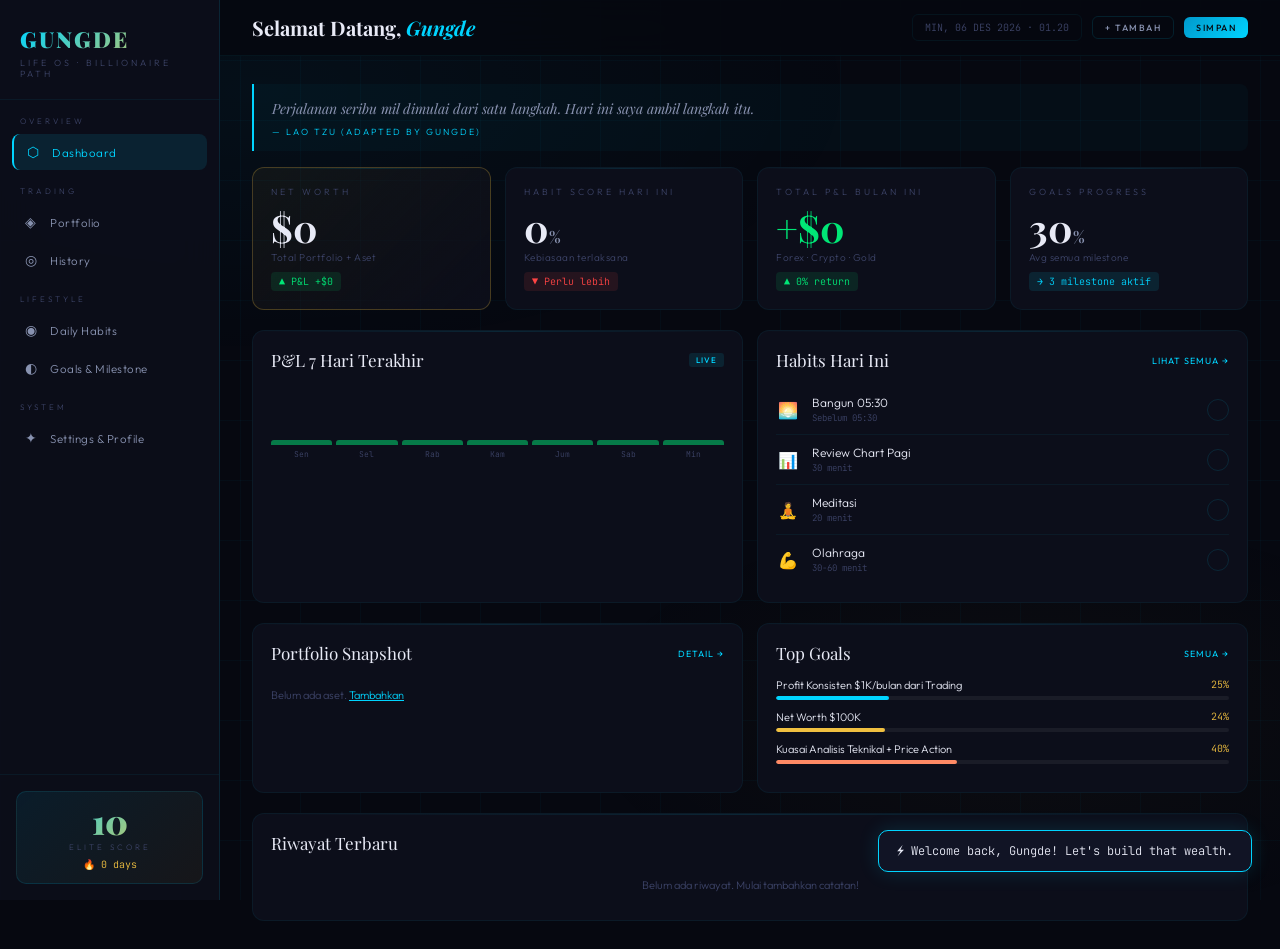
==== index.html @ 1794d24a "Update index.html" ====
<!DOCTYPE html>
<html lang="id">
<head>
<meta charset="UTF-8">
<meta name="viewport" content="width=device-width, initial-scale=1.0">
<title>GUNGDE — Life OS · Billionaire Journey</title>
<link href="https://fonts.googleapis.com/css2?family=Playfair+Display:ital,wght@0,400;0,700;0,900;1,400&family=JetBrains+Mono:wght@300;400;500&family=Outfit:wght@200;300;400;500;600&display=swap" rel="stylesheet">
<style>
:root {
  --bg: #060810;
  --bg2: #0c0e1a;
  --bg3: #111425;
  --bg4: #181c2e;
  --accent: #00d4ff;
  --accent2: #0099cc;
  --gold: #f0c040;
  --gold2: #c8952a;
  --green: #00e676;
  --red: #ff4444;
  --purple: #b388ff;
  --text: #e8eaf6;
  --text2: #8892b0;
  --text3: #3d4468;
  --border: rgba(0,212,255,0.12);
  --border2: rgba(0,212,255,0.06);
  --glow: 0 0 20px rgba(0,212,255,0.15);
  --glow-gold: 0 0 20px rgba(240,192,64,0.2);
}
*{margin:0;padding:0;box-sizing:border-box;}
html{scroll-behavior:smooth;}
body{
  background:var(--bg);
  color:var(--text);
  font-family:'Outfit',sans-serif;
  font-weight:300;
  min-height:100vh;
  overflow-x:hidden;
}

/* ANIMATED BG */
body::before{
  content:'';
  position:fixed;inset:0;
  background:
    radial-gradient(ellipse 80% 50% at 20% 10%, rgba(0,212,255,0.04) 0%, transparent 60%),
    radial-gradient(ellipse 60% 40% at 80% 80%, rgba(240,192,64,0.03) 0%, transparent 60%);
  pointer-events:none;z-index:0;
}

/* GRID BG */
body::after{
  content:'';
  position:fixed;inset:0;
  background-image:
    linear-gradient(rgba(0,212,255,0.03) 1px, transparent 1px),
    linear-gradient(90deg, rgba(0,212,255,0.03) 1px, transparent 1px);
  background-size:60px 60px;
  pointer-events:none;z-index:0;
}

/* LAYOUT */
.app{display:flex;min-height:100vh;position:relative;z-index:1;}

/* SIDEBAR */
.sidebar{
  width:220px;flex-shrink:0;
  background:rgba(12,14,26,0.95);
  border-right:1px solid var(--border);
  display:flex;flex-direction:column;
  position:fixed;top:0;bottom:0;left:0;
  backdrop-filter:blur(20px);
  z-index:100;
}

.brand{
  padding:24px 20px 20px;
  border-bottom:1px solid var(--border2);
}
.brand-name{
  font-family:'Playfair Display',serif;
  font-size:22px;font-weight:900;
  background:linear-gradient(135deg,var(--accent),var(--gold));
  -webkit-background-clip:text;-webkit-text-fill-color:transparent;
  letter-spacing:2px;
}
.brand-sub{font-size:9px;letter-spacing:3px;color:var(--text3);text-transform:uppercase;margin-top:3px;}

.nav-section{padding:0 12px;margin-top:16px;}
.nav-label{font-size:8px;letter-spacing:3px;color:var(--text3);text-transform:uppercase;padding:0 8px 8px;}
.nav-btn{
  display:flex;align-items:center;gap:10px;
  padding:9px 10px;border-radius:8px;
  cursor:pointer;font-size:11.5px;
  color:var(--text2);letter-spacing:.5px;
  transition:all .2s;margin-bottom:2px;
  background:none;border:none;width:100%;text-align:left;
  font-family:'Outfit',sans-serif;font-weight:300;
}
.nav-btn:hover{background:rgba(0,212,255,0.06);color:var(--text);}
.nav-btn.active{background:rgba(0,212,255,0.1);color:var(--accent);border-left:2px solid var(--accent);}
.nav-icon{font-size:14px;width:18px;text-align:center;flex-shrink:0;}

.sidebar-bottom{
  margin-top:auto;
  padding:16px;
  border-top:1px solid var(--border2);
}
.score-box{
  background:linear-gradient(135deg,rgba(0,212,255,0.08),rgba(240,192,64,0.05));
  border:1px solid var(--border);
  border-radius:10px;padding:12px;text-align:center;
  cursor:pointer;
}
.score-num{
  font-family:'Playfair Display',serif;
  font-size:34px;font-weight:900;
  background:linear-gradient(135deg,var(--accent),var(--gold));
  -webkit-background-clip:text;-webkit-text-fill-color:transparent;
  line-height:1;
}
.score-lbl{font-size:8px;letter-spacing:3px;color:var(--text3);text-transform:uppercase;margin-top:4px;}
.score-streak{font-size:10px;color:var(--gold);margin-top:6px;font-family:'JetBrains Mono',monospace;}

/* MAIN */
.main{margin-left:220px;flex:1;display:flex;flex-direction:column;}

/* TOPBAR */
.topbar{
  position:sticky;top:0;z-index:50;
  background:rgba(6,8,16,0.9);
  backdrop-filter:blur(24px);
  border-bottom:1px solid var(--border2);
  padding:14px 32px;
  display:flex;align-items:center;justify-content:space-between;
}
.page-title{
  font-family:'Playfair Display',serif;
  font-size:20px;font-weight:700;color:var(--text);
}
.page-title em{color:var(--accent);font-style:italic;}
.topbar-right{display:flex;align-items:center;gap:10px;}
.live-date{
  font-family:'JetBrains Mono',monospace;
  font-size:10px;color:var(--text3);
  padding:6px 12px;
  border:1px solid var(--border2);
  border-radius:6px;
}

/* BUTTONS */
.btn{
  padding:7px 16px;font-size:10px;
  font-family:'Outfit',sans-serif;font-weight:500;
  letter-spacing:1.5px;text-transform:uppercase;
  border-radius:6px;cursor:pointer;border:none;
  transition:all .2s;
}
.btn-primary{
  background:linear-gradient(135deg,var(--accent2),var(--accent));
  color:var(--bg);
}
.btn-primary:hover{transform:translateY(-1px);box-shadow:var(--glow);}
.btn-ghost{background:transparent;border:1px solid var(--border);color:var(--text2);}
.btn-ghost:hover{border-color:var(--accent);color:var(--accent);}
.btn-gold{
  background:linear-gradient(135deg,var(--gold2),var(--gold));
  color:var(--bg);
}
.btn-gold:hover{transform:translateY(-1px);box-shadow:var(--glow-gold);}
.btn-danger{background:rgba(255,68,68,0.15);border:1px solid rgba(255,68,68,0.3);color:var(--red);}
.btn-sm{padding:5px 12px;font-size:9px;}

/* CONTENT */
.content{padding:28px 32px;flex:1;}
.page{display:none;animation:fadeUp .35s ease both;}
.page.active{display:block;}

@keyframes fadeUp{from{opacity:0;transform:translateY(12px);}to{opacity:1;transform:translateY(0);}}

/* GRID */
.g4{display:grid;grid-template-columns:repeat(4,1fr);gap:14px;margin-bottom:20px;}
.g3{display:grid;grid-template-columns:repeat(3,1fr);gap:14px;margin-bottom:20px;}
.g2{display:grid;grid-template-columns:1fr 1fr;gap:14px;margin-bottom:20px;}
.g-auto{display:grid;grid-template-columns:repeat(auto-fit,minmax(240px,1fr));gap:14px;margin-bottom:20px;}

/* CARD */
.card{
  background:var(--bg2);
  border:1px solid var(--border2);
  border-radius:12px;padding:18px;
  transition:border-color .2s,transform .2s;
  position:relative;overflow:hidden;
}
.card:hover{border-color:var(--border);}
.card-accent{border-color:rgba(0,212,255,0.25);}
.card-gold{border-color:rgba(240,192,64,0.25);background:linear-gradient(135deg,rgba(240,192,64,0.05),var(--bg2));}

.card::before{
  content:'';position:absolute;top:0;left:0;right:0;height:1px;
  background:linear-gradient(90deg,transparent,var(--border),transparent);
}

.ctitle{
  font-size:9px;letter-spacing:3px;
  text-transform:uppercase;color:var(--text3);
  margin-bottom:12px;display:flex;align-items:center;justify-content:space-between;
}
.ctitle-action{
  font-size:9px;letter-spacing:1px;
  color:var(--accent);cursor:pointer;
  background:none;border:none;
  font-family:'Outfit',sans-serif;
  text-transform:uppercase;
}

.big-num{
  font-family:'Playfair Display',serif;
  font-size:38px;font-weight:700;
  color:var(--text);line-height:1;
}
.big-unit{font-size:16px;color:var(--text2);}
.sub-text{font-size:10px;color:var(--text3);margin-top:4px;letter-spacing:.5px;}
.delta{
  display:inline-flex;align-items:center;gap:4px;
  font-family:'JetBrains Mono',monospace;
  font-size:10px;margin-top:8px;
  padding:3px 8px;border-radius:4px;
}
.up{background:rgba(0,230,118,0.1);color:var(--green);}
.dn{background:rgba(255,68,68,0.1);color:var(--red);}
.neu{background:rgba(0,212,255,0.1);color:var(--accent);}

/* INPUT */
.inp{
  background:rgba(255,255,255,0.03);
  border:1px solid var(--border);
  border-radius:8px;padding:9px 12px;
  color:var(--text);font-family:'Outfit',sans-serif;
  font-size:12px;font-weight:300;
  outline:none;transition:border-color .2s;width:100%;
}
.inp:focus{border-color:var(--accent);}
.inp::placeholder{color:var(--text3);}
select.inp{cursor:pointer;}
select.inp option{background:var(--bg3);}
textarea.inp{resize:vertical;line-height:1.6;}

.flabel{font-size:9px;letter-spacing:2px;text-transform:uppercase;color:var(--text3);margin-bottom:5px;display:block;}

/* SECTION HEADER */
.sh{display:flex;align-items:center;justify-content:space-between;margin-bottom:14px;}
.sh-title{font-family:'Playfair Display',serif;font-size:17px;font-weight:400;color:var(--text);}

/* TABLE */
.tbl{width:100%;border-collapse:collapse;}
.tbl th{
  font-size:8px;letter-spacing:2px;text-transform:uppercase;
  color:var(--text3);padding:8px 10px;
  text-align:left;border-bottom:1px solid var(--border2);
}
.tbl td{
  padding:10px;font-size:11px;
  border-bottom:1px solid rgba(255,255,255,0.03);
  color:var(--text2);vertical-align:middle;
}
.tbl tr:hover td{background:rgba(0,212,255,0.03);}
.tbl .tdl{color:var(--text);}

/* HABIT */
.hrow{
  display:flex;align-items:center;gap:12px;
  padding:10px 0;border-bottom:1px solid var(--border2);
}
.hrow:last-child{border-bottom:none;}
.hicon{font-size:16px;width:24px;text-align:center;flex-shrink:0;}
.hinfo{flex:1;}
.hname{font-size:12px;color:var(--text);margin-bottom:2px;}
.htgt{font-size:9px;color:var(--text3);font-family:'JetBrains Mono',monospace;}
.hbar-w{width:80px;height:2px;background:rgba(255,255,255,0.06);border-radius:2px;overflow:hidden;flex-shrink:0;}
.hbar{height:100%;background:linear-gradient(90deg,var(--accent2),var(--accent));border-radius:2px;transition:width 1s ease;}
.hcheck{
  width:22px;height:22px;border-radius:50%;
  border:1.5px solid var(--border);
  cursor:pointer;display:flex;align-items:center;justify-content:center;
  font-size:9px;transition:all .2s;
  background:transparent;color:transparent;flex-shrink:0;
}
.hcheck.done{background:var(--green);border-color:var(--green);color:var(--bg);}

/* GOAL CARD */
.gcard{
  border:1px solid var(--border2);
  border-radius:10px;padding:16px;
  margin-bottom:12px;
  background:rgba(255,255,255,0.01);
  transition:all .2s;cursor:pointer;
  position:relative;
}
.gcard:hover{border-color:var(--border);background:rgba(0,212,255,0.02);}
.gcard-header{display:flex;align-items:center;gap:10px;margin-bottom:10px;}
.gcard-emoji{font-size:20px;}
.gcard-title{font-size:13px;color:var(--text);flex:1;}
.gcard-target{font-family:'JetBrains Mono',monospace;font-size:10px;color:var(--gold);}
.progress-bar{height:4px;background:rgba(255,255,255,0.06);border-radius:2px;overflow:hidden;margin-bottom:6px;}
.progress-fill{height:100%;border-radius:2px;transition:width 1s ease;}
.gcard-meta{display:flex;justify-content:space-between;font-size:9px;color:var(--text3);font-family:'JetBrains Mono',monospace;}
.edit-btn{
  position:absolute;top:12px;right:12px;
  background:none;border:none;color:var(--text3);
  cursor:pointer;font-size:13px;
  transition:color .2s;
}
.edit-btn:hover{color:var(--accent);}

/* HISTORY */
.hist-item{
  display:flex;align-items:flex-start;gap:12px;
  padding:12px 0;border-bottom:1px solid var(--border2);
}
.hist-dot{
  width:8px;height:8px;border-radius:50%;
  flex-shrink:0;margin-top:4px;
}
.hist-content{flex:1;}
.hist-title{font-size:12px;color:var(--text);margin-bottom:3px;}
.hist-meta{font-size:10px;color:var(--text3);font-family:'JetBrains Mono',monospace;}
.hist-val{font-family:'JetBrains Mono',monospace;font-size:11px;flex-shrink:0;}

/* PORTFOLIO */
.port-row{
  display:flex;align-items:center;gap:10px;
  padding:10px 0;border-bottom:1px solid var(--border2);
}
.port-dot{width:10px;height:10px;border-radius:2px;flex-shrink:0;}
.port-info{flex:1;}
.port-name{font-size:12px;color:var(--text);}
.port-market{font-size:9px;color:var(--text3);letter-spacing:1px;text-transform:uppercase;}
.port-val{font-family:'JetBrains Mono',monospace;font-size:11px;color:var(--text);text-align:right;}
.port-pnl{font-family:'JetBrains Mono',monospace;font-size:10px;text-align:right;}

/* TAG */
.tag{
  font-size:8px;padding:2px 7px;border-radius:3px;
  letter-spacing:1px;text-transform:uppercase;font-weight:500;
}
.tag-forex{background:rgba(0,212,255,0.1);color:var(--accent);}
.tag-crypto{background:rgba(179,136,255,0.1);color:var(--purple);}
.tag-gold{background:rgba(240,192,64,0.1);color:var(--gold);}
.tag-habit{background:rgba(0,230,118,0.1);color:var(--green);}
.tag-goal{background:rgba(240,192,64,0.1);color:var(--gold);}
.tag-wealth{background:rgba(0,212,255,0.1);color:var(--accent);}

/* MODAL */
.overlay{
  display:none;position:fixed;inset:0;
  background:rgba(0,0,0,0.85);
  backdrop-filter:blur(12px);
  z-index:500;align-items:center;justify-content:center;
}
.overlay.open{display:flex;}
.modal{
  background:var(--bg3);
  border:1px solid var(--border);
  border-radius:16px;padding:28px;
  width:520px;max-width:92vw;
  max-height:88vh;overflow-y:auto;
  position:relative;
}
.modal-title{
  font-family:'Playfair Display',serif;
  font-size:20px;font-weight:700;
  margin-bottom:4px;color:var(--text);
}
.modal-sub{font-size:10px;color:var(--text3);letter-spacing:1px;margin-bottom:22px;}
.mclose{
  position:absolute;top:16px;right:16px;
  background:none;border:none;color:var(--text3);
  font-size:18px;cursor:pointer;
  transition:color .2s;
}
.mclose:hover{color:var(--text);}
.frow{margin-bottom:14px;}
.fgrid{display:grid;grid-template-columns:1fr 1fr;gap:12px;margin-bottom:14px;}
.modal-actions{display:flex;gap:8px;justify-content:flex-end;margin-top:4px;}

/* TOAST */
.toast{
  position:fixed;bottom:28px;right:28px;
  background:var(--bg3);border:1px solid var(--accent);
  border-radius:10px;padding:12px 18px;
  font-size:12px;color:var(--text);
  transform:translateY(60px);opacity:0;
  transition:all .3s;z-index:9999;
  display:flex;align-items:center;gap:8px;
  font-family:'JetBrains Mono',monospace;
  box-shadow:var(--glow);
}
.toast.show{transform:translateY(0);opacity:1;}

/* SETTINGS */
.setting-row{
  display:flex;align-items:center;justify-content:space-between;
  padding:14px 0;border-bottom:1px solid var(--border2);
}
.setting-label{font-size:12px;color:var(--text);}
.setting-sub{font-size:10px;color:var(--text3);margin-top:2px;}

/* TOGGLE */
.toggle{
  position:relative;width:40px;height:22px;cursor:pointer;
}
.toggle input{opacity:0;width:0;height:0;}
.toggle-slider{
  position:absolute;inset:0;
  background:var(--bg4);border-radius:22px;
  border:1px solid var(--border);
  transition:all .2s;
}
.toggle-slider::before{
  content:'';position:absolute;
  width:16px;height:16px;border-radius:50%;
  background:var(--text3);
  top:2px;left:2px;transition:all .2s;
}
.toggle input:checked + .toggle-slider{background:rgba(0,212,255,0.2);border-color:var(--accent);}
.toggle input:checked + .toggle-slider::before{transform:translateX(18px);background:var(--accent);}

/* QUOTE */
.quote-box{
  border-left:2px solid var(--accent);
  padding:14px 18px;
  background:rgba(0,212,255,0.03);
  border-radius:0 8px 8px 0;
  margin-bottom:16px;
}
.quote-text{font-family:'Playfair Display',serif;font-style:italic;font-size:14px;color:var(--text2);line-height:1.6;margin-bottom:6px;}
.quote-author{font-size:9px;letter-spacing:2px;text-transform:uppercase;color:var(--accent);}

/* MILESTONE TIMELINE */
.timeline{position:relative;padding-left:24px;}
.timeline::before{
  content:'';position:absolute;left:7px;top:0;bottom:0;
  width:1px;background:linear-gradient(to bottom,var(--accent),transparent);
}
.tl-item{position:relative;margin-bottom:20px;}
.tl-dot{
  position:absolute;left:-20px;top:3px;
  width:14px;height:14px;border-radius:50%;
  border:2px solid var(--bg3);
}
.tl-date{font-family:'JetBrains Mono',monospace;font-size:9px;color:var(--text3);margin-bottom:4px;}
.tl-title{font-size:12px;color:var(--text);margin-bottom:2px;}
.tl-desc{font-size:10px;color:var(--text3);line-height:1.5;}

/* SCROLL */
::-webkit-scrollbar{width:4px;}
::-webkit-scrollbar-track{background:transparent;}
::-webkit-scrollbar-thumb{background:var(--bg4);border-radius:2px;}
::-webkit-scrollbar-thumb:hover{background:var(--text3);}

/* CHART BARS */
.chart-bars{display:flex;align-items:flex-end;gap:4px;height:60px;padding-top:4px;}
.cbar{
  flex:1;border-radius:3px 3px 0 0;
  min-height:3px;transition:height .5s ease;cursor:pointer;
  position:relative;
}
.cbar:hover::after{
  content:attr(data-val);
  position:absolute;bottom:calc(100% + 4px);left:50%;
  transform:translateX(-50%);
  background:var(--bg4);border:1px solid var(--border);
  border-radius:4px;padding:2px 6px;
  font-size:9px;color:var(--text);white-space:nowrap;
  font-family:'JetBrains Mono',monospace;
}
.cbar-labels{display:flex;gap:4px;margin-top:4px;}
.cbar-label{flex:1;text-align:center;font-size:8px;color:var(--text3);font-family:'JetBrains Mono',monospace;}

@media(max-width:900px){
  .sidebar{width:52px;}
  .brand-name,.brand-sub,.nav-label,.nav-btn span{display:none;}
  .nav-btn{justify-content:center;padding:9px;}
  .main{margin-left:52px;}
  .g4{grid-template-columns:1fr 1fr;}
  .g3{grid-template-columns:1fr 1fr;}
  .content{padding:18px 16px;}
  .topbar{padding:12px 16px;}
  .modal{padding:20px;}
}
</style>
</head>
<body>
<div class="app">

<!-- SIDEBAR -->
<aside class="sidebar">
  <div class="brand">
    <div class="brand-name">GUNGDE</div>
    <div class="brand-sub">Life OS · Billionaire Path</div>
  </div>
  <nav>
    <div class="nav-section">
      <div class="nav-label">Overview</div>
      <button class="nav-btn active" onclick="nav('dashboard')">
        <span class="nav-icon">⬡</span><span>Dashboard</span>
      </button>
    </div>
    <div class="nav-section">
      <div class="nav-label">Trading</div>
      <button class="nav-btn" onclick="nav('portfolio')">
        <span class="nav-icon">◈</span><span>Portfolio</span>
      </button>
      <button class="nav-btn" onclick="nav('history')">
        <span class="nav-icon">◎</span><span>History</span>
      </button>
    </div>
    <div class="nav-section">
      <div class="nav-label">Lifestyle</div>
      <button class="nav-btn" onclick="nav('habits')">
        <span class="nav-icon">◉</span><span>Daily Habits</span>
      </button>
      <button class="nav-btn" onclick="nav('goals')">
        <span class="nav-icon">◐</span><span>Goals & Milestone</span>
      </button>
    </div>
    <div class="nav-section">
      <div class="nav-label">System</div>
      <button class="nav-btn" onclick="nav('settings')">
        <span class="nav-icon">✦</span><span>Settings & Profile</span>
      </button>
    </div>
  </nav>
  <div class="sidebar-bottom">
    <div class="score-box" onclick="nav('dashboard')">
      <div class="score-num" id="eliteScore">--</div>
      <div class="score-lbl">Elite Score</div>
      <div class="score-streak" id="streakDisplay">🔥 0 days</div>
    </div>
  </div>
</aside>

<!-- MAIN -->
<main class="main">
  <div class="topbar">
    <div class="page-title" id="pageTitle">Selamat Datang, <em>Gungde</em></div>
    <div class="topbar-right">
      <div class="live-date" id="liveDate"></div>
      <button class="btn btn-ghost btn-sm" onclick="openAddModal()">+ Tambah</button>
      <button class="btn btn-primary btn-sm" onclick="saveAll()">Simpan</button>
    </div>
  </div>

  <div class="content">

    <!-- ========== DASHBOARD ========== -->
    <div class="page active" id="page-dashboard">
      <div class="quote-box" id="dashQuote">
        <div class="quote-text" id="quoteText">Loading...</div>
        <div class="quote-author" id="quoteAuthor">—</div>
      </div>

      <div class="g4">
        <div class="card card-gold">
          <div class="ctitle">Net Worth</div>
          <div class="big-num" id="d-networth">$0<span class="big-unit">K</span></div>
          <div class="sub-text">Total Portfolio + Aset</div>
          <div class="delta neu" id="d-nw-delta">→ Update data</div>
        </div>
        <div class="card">
          <div class="ctitle">Habit Score Hari Ini</div>
          <div class="big-num" id="d-habitscore">0<span class="big-unit">%</span></div>
          <div class="sub-text">Kebiasaan terlaksana</div>
          <div class="delta" id="d-habit-delta"></div>
        </div>
        <div class="card">
          <div class="ctitle">Total P&L Bulan Ini</div>
          <div class="big-num" id="d-pnl">$0</div>
          <div class="sub-text">Forex · Crypto · Gold</div>
          <div class="delta" id="d-pnl-delta"></div>
        </div>
        <div class="card">
          <div class="ctitle">Goals Progress</div>
          <div class="big-num" id="d-goals">0<span class="big-unit">%</span></div>
          <div class="sub-text">Avg semua milestone</div>
          <div class="delta" id="d-goal-delta"></div>
        </div>
      </div>

      <div class="g2">
        <!-- CHART P&L -->
        <div class="card">
          <div class="sh">
            <div class="sh-title">P&L 7 Hari Terakhir</div>
            <span class="tag tag-forex">LIVE</span>
          </div>
          <div class="chart-bars" id="pnlChart"></div>
          <div class="cbar-labels" id="pnlLabels"></div>
        </div>

        <!-- HABITS SNAPSHOT -->
        <div class="card">
          <div class="sh">
            <div class="sh-title">Habits Hari Ini</div>
            <button class="ctitle-action" onclick="nav('habits')">Lihat Semua →</button>
          </div>
          <div id="dashHabits"></div>
        </div>
      </div>

      <div class="g2">
        <!-- PORTFOLIO SNAPSHOT -->
        <div class="card">
          <div class="sh">
            <div class="sh-title">Portfolio Snapshot</div>
            <button class="ctitle-action" onclick="nav('portfolio')">Detail →</button>
          </div>
          <div id="dashPort"></div>
        </div>

        <!-- GOALS SNAPSHOT -->
        <div class="card">
          <div class="sh">
            <div class="sh-title">Top Goals</div>
            <button class="ctitle-action" onclick="nav('goals')">Semua →</button>
          </div>
          <div id="dashGoals"></div>
        </div>
      </div>

      <!-- RECENT HISTORY -->
      <div class="card">
        <div class="sh">
          <div class="sh-title">Riwayat Terbaru</div>
          <button class="ctitle-action" onclick="nav('history')">Semua →</button>
        </div>
        <div id="dashHistory"></div>
      </div>
    </div>

    <!-- ========== PORTFOLIO ========== -->
    <div class="page" id="page-portfolio">
      <div class="g4">
        <div class="card card-gold">
          <div class="ctitle">Total Portfolio</div>
          <div class="big-num" id="p-total">$0</div>
          <div class="sub-text">Semua aset</div>
        </div>
        <div class="card">
          <div class="ctitle">P&L Total</div>
          <div class="big-num" id="p-pnl">$0</div>
          <div class="sub-text">Unrealized + Realized</div>
        </div>
        <div class="card">
          <div class="ctitle">Best Performer</div>
          <div class="big-num" id="p-best" style="font-size:22px;">--</div>
          <div class="sub-text" id="p-best-val">--</div>
        </div>
        <div class="card">
          <div class="ctitle">Jumlah Posisi</div>
          <div class="big-num" id="p-count">0</div>
          <div class="sub-text">Aset aktif</div>
        </div>
      </div>

      <div class="card">
        <div class="sh">
          <div class="sh-title">Portofolio Saya</div>
          <button class="btn btn-primary btn-sm" onclick="openPortModal()">+ Tambah Aset</button>
        </div>
        <table class="tbl">
          <thead>
            <tr>
              <th>Aset</th><th>Market</th><th>Modal (Harga Beli)</th>
              <th>Nilai Sekarang</th><th>P&L</th><th>%</th><th>Aksi</th>
            </tr>
          </thead>
          <tbody id="portTable"></tbody>
        </table>
        <div id="portEmpty" style="text-align:center;padding:40px;color:var(--text3);font-size:12px;display:none;">
          Belum ada aset. Klik <strong style="color:var(--accent)">+ Tambah Aset</strong> untuk mulai.
        </div>
      </div>

      <!-- ALLOCATION -->
      <div class="card">
        <div class="ctitle">Alokasi per Market</div>
        <div id="allocation" style="display:flex;gap:20px;flex-wrap:wrap;margin-top:4px;"></div>
      </div>
    </div>

    <!-- ========== HISTORY ========== -->
    <div class="page" id="page-history">
      <div class="g3">
        <div class="card">
          <div class="ctitle">Total Entri</div>
          <div class="big-num" id="h-total">0</div>
          <div class="sub-text">Semua riwayat</div>
        </div>
        <div class="card">
          <div class="ctitle">Net Worth Growth</div>
          <div class="big-num" id="h-growth">--</div>
          <div class="sub-text">Dari awal tracking</div>
        </div>
        <div class="card">
          <div class="ctitle">Habit Consistency</div>
          <div class="big-num" id="h-consistency">0<span class="big-unit">%</span></div>
          <div class="sub-text">30 hari terakhir</div>
        </div>
      </div>

      <!-- FILTER -->
      <div class="card" style="margin-bottom:14px;">
        <div style="display:flex;gap:10px;flex-wrap:wrap;align-items:center;">
          <select class="inp" id="histFilter" style="width:160px;" onchange="renderHistory()">
            <option value="all">Semua Tipe</option>
            <option value="portfolio">Portfolio</option>
            <option value="habit">Habit</option>
            <option value="goal">Goal</option>
            <option value="networth">Net Worth</option>
            <option value="note">Catatan</option>
          </select>
          <select class="inp" id="histMarket" style="width:140px;" onchange="renderHistory()">
            <option value="all">Semua Market</option>
            <option value="Forex">Forex</option>
            <option value="Crypto">Crypto</option>
            <option value="Gold">Gold/Komoditas</option>
          </select>
          <input class="inp" id="histSearch" style="width:200px;" placeholder="Cari..." oninput="renderHistory()">
          <button class="btn btn-ghost btn-sm" onclick="exportHistory()">Export CSV</button>
          <button class="btn btn-primary btn-sm" onclick="openAddModal()">+ Tambah Catatan</button>
        </div>
      </div>

      <div class="card">
        <div id="historyList"></div>
        <div id="histEmpty" style="text-align:center;padding:40px;color:var(--text3);font-size:12px;display:none;">
          Belum ada riwayat tersimpan.
        </div>
      </div>
    </div>

    <!-- ========== HABITS ========== -->
    <div class="page" id="page-habits">
      <div class="g3" style="margin-bottom:20px;">
        <div class="card card-accent">
          <div class="ctitle">Streak Saat Ini</div>
          <div class="big-num" id="hab-streak">0<span class="big-unit">d</span></div>
          <div class="sub-text">Hari berturut-turut</div>
        </div>
        <div class="card">
          <div class="ctitle">Score Hari Ini</div>
          <div class="big-num" id="hab-today">0<span class="big-unit">%</span></div>
          <div class="sub-text">Habits selesai hari ini</div>
        </div>
        <div class="card">
          <div class="ctitle">30-Day Average</div>
          <div class="big-num" id="hab-avg">0<span class="big-unit">%</span></div>
          <div class="sub-text">Konsistensi bulanan</div>
        </div>
      </div>

      <div class="g2">
        <div class="card">
          <div class="sh">
            <div class="sh-title">Habit Tracker Hari Ini</div>
            <button class="btn btn-ghost btn-sm" onclick="openHabitModal()">+ Habit Baru</button>
          </div>
          <div id="habitList"></div>
          <div id="habitEmpty" style="text-align:center;padding:20px;color:var(--text3);font-size:11px;display:none;">
            Belum ada habit. Tambahkan habit pertamamu!
          </div>
        </div>

        <div class="card">
          <div class="sh"><div class="sh-title">Heatmap Mingguan</div></div>
          <div id="habitHeatmap"></div>
          <div style="margin-top:16px;">
            <div class="sh"><div class="sh-title" style="font-size:13px;">Filosofi Billionaire</div></div>
            <div style="font-size:11px;color:var(--text3);line-height:1.8;margin-bottom:8px;">
              <div>🌅 <strong style="color:var(--text)">Bangun 05:00–05:30</strong> — Buffett, Gates, Bezos</div>
              <div>🧘 <strong style="color:var(--text)">Meditasi pagi</strong> — Ray Dalio, Jeff Weiner</div>
              <div>💪 <strong style="color:var(--text)">Olahraga harian</strong> — Zuckerberg, Richard Branson</div>
              <div>📖 <strong style="color:var(--text)">Baca 30+ menit</strong> — Warren Buffett (500 hal/hari)</div>
              <div>📓 <strong style="color:var(--text)">Journal malam</strong> — Dalio "Pain + Reflection = Progress"</div>
              <div>📵 <strong style="color:var(--text)">No HP pagi</strong> — Elon Musk, Tim Cook</div>
            </div>
          </div>
        </div>
      </div>
    </div>

    <!-- ========== GOALS ========== -->
    <div class="page" id="page-goals">
      <div class="g3">
        <div class="card card-gold">
          <div class="ctitle">Target Utama</div>
          <div class="big-num" id="g-main" style="font-size:22px;">Billionaire</div>
          <div class="sub-text">Via Trading & Investing</div>
        </div>
        <div class="card">
          <div class="ctitle">Goals Aktif</div>
          <div class="big-num" id="g-count">0</div>
          <div class="sub-text">Milestone berjalan</div>
        </div>
        <div class="card">
          <div class="ctitle">Avg Progress</div>
          <div class="big-num" id="g-avg">0<span class="big-unit">%</span></div>
          <div class="sub-text">Semua goals</div>
        </div>
      </div>

      <div class="g2">
        <div>
          <div class="sh" style="margin-bottom:14px;">
            <div class="sh-title">Milestone & Goals</div>
            <button class="btn btn-primary btn-sm" onclick="openGoalModal()">+ Goal Baru</button>
          </div>
          <div id="goalList"></div>
          <div id="goalEmpty" style="text-align:center;padding:30px;color:var(--text3);font-size:11px;display:none;">
            Belum ada goal. Mulai dengan 1-year vision kamu!
          </div>
        </div>

        <div>
          <div class="card" style="margin-bottom:14px;">
            <div class="sh"><div class="sh-title">Timeline Billionaire Path</div></div>
            <div class="timeline" id="goalTimeline"></div>
          </div>
          <div class="quote-box">
            <div class="quote-text">"The biggest risk is not taking any risk. In a world that's changing really quickly, the only strategy that is guaranteed to fail is not taking risks."</div>
            <div class="quote-author">— Mark Zuckerberg</div>
          </div>
        </div>
      </div>
    </div>

    <!-- ========== SETTINGS ========== -->
    <div class="page" id="page-settings">
      <div class="g2">
        <div class="card">
          <div class="sh"><div class="sh-title">Profil Saya</div></div>

          <div class="frow">
            <label class="flabel">Nama</label>
            <input class="inp" id="cfg-name" placeholder="Nama kamu...">
          </div>
          <div class="frow">
            <label class="flabel">Target Net Worth (USD)</label>
            <input class="inp" id="cfg-target" type="number" placeholder="1000000">
          </div>
          <div class="frow">
            <label class="flabel">Modal Awal Trading (USD)</label>
            <input class="inp" id="cfg-capital" type="number" placeholder="10000">
          </div>
          <div class="frow">
            <label class="flabel">Tahun Target Billionaire</label>
            <input class="inp" id="cfg-year" type="number" placeholder="2040">
          </div>
          <div class="frow">
            <label class="flabel">Market Fokus</label>
            <div style="display:flex;gap:8px;flex-wrap:wrap;margin-top:4px;">
              <label style="display:flex;align-items:center;gap:6px;font-size:11px;cursor:pointer;">
                <input type="checkbox" id="cfg-forex" checked> <span class="tag tag-forex">Forex</span>
              </label>
              <label style="display:flex;align-items:center;gap:6px;font-size:11px;cursor:pointer;">
                <input type="checkbox" id="cfg-crypto" checked> <span class="tag tag-crypto">Crypto</span>
              </label>
              <label style="display:flex;align-items:center;gap:6px;font-size:11px;cursor:pointer;">
                <input type="checkbox" id="cfg-gold" checked> <span class="tag tag-gold">Gold/Komoditas</span>
              </label>
            </div>
          </div>
          <div class="frow">
            <label class="flabel">Kutipan Motivasi Personal</label>
            <textarea class="inp" id="cfg-quote" rows="3" placeholder="Masukkan kutipan favorit kamu..."></textarea>
          </div>
          <button class="btn btn-gold" style="width:100%;margin-top:8px;" onclick="saveSettings()">Simpan Profil</button>
        </div>

        <div>
          <div class="card" style="margin-bottom:14px;">
            <div class="sh"><div class="sh-title">Preferensi App</div></div>
            <div class="setting-row">
              <div>
                <div class="setting-label">Auto-save setiap 30 detik</div>
                <div class="setting-sub">Data tersimpan otomatis ke localStorage</div>
              </div>
              <label class="toggle"><input type="checkbox" id="cfg-autosave" checked><div class="toggle-slider"></div></label>
            </div>
            <div class="setting-row">
              <div>
                <div class="setting-label">Reset habit setiap hari</div>
                <div class="setting-sub">Centang habit otomatis reset tengah malam</div>
              </div>
              <label class="toggle"><input type="checkbox" id="cfg-resethabit" checked><div class="toggle-slider"></div></label>
            </div>
          </div>

          <div class="card" style="margin-bottom:14px;">
            <div class="sh"><div class="sh-title">Data Management</div></div>
            <div style="display:flex;gap:8px;flex-wrap:wrap;">
              <button class="btn btn-ghost btn-sm" onclick="exportAll()">Export Semua Data</button>
              <button class="btn btn-ghost btn-sm" onclick="importData()">Import Data</button>
              <button class="btn btn-danger btn-sm" onclick="confirmReset()">Reset Semua</button>
            </div>
            <div style="margin-top:12px;font-size:10px;color:var(--text3);line-height:1.6;">
              Data tersimpan di browser (localStorage). Export secara berkala sebagai backup.
            </div>
          </div>

          <div class="card">
            <div class="sh"><div class="sh-title">Journey Stats</div></div>
            <div style="display:grid;grid-template-columns:1fr 1fr;gap:8px;" id="journeyStats"></div>
          </div>
        </div>
      </div>
    </div>

  </div><!-- /content -->
</main>
</div><!-- /app -->

<!-- TOAST -->
<div class="toast" id="toast"><span id="toastMsg"></span></div>

<!-- ===== MODALS ===== -->

<!-- ADD NOTE MODAL -->
<div class="overlay" id="addModal">
  <div class="modal">
    <button class="mclose" onclick="closeModal('addModal')">✕</button>
    <div class="modal-title">Tambah Catatan</div>
    <div class="modal-sub">Catat progress, insight, atau event penting</div>
    <div class="frow">
      <label class="flabel">Tipe</label>
      <select class="inp" id="add-type">
        <option value="note">📝 Catatan Umum</option>
        <option value="networth">💰 Update Net Worth</option>
        <option value="goal">🎯 Progress Goal</option>
        <option value="habit">✅ Catatan Habit</option>
      </select>
    </div>
    <div class="fgrid">
      <div>
        <label class="flabel">Judul</label>
        <input class="inp" id="add-title" placeholder="Judul singkat...">
      </div>
      <div>
        <label class="flabel">Market (opsional)</label>
        <select class="inp" id="add-market">
          <option value="">Umum</option>
          <option value="Forex">Forex</option>
          <option value="Crypto">Crypto</option>
          <option value="Gold">Gold</option>
        </select>
      </div>
    </div>
    <div class="frow">
      <label class="flabel">Nilai / Angka (opsional)</label>
      <input class="inp" id="add-value" type="text" placeholder="Contoh: +$500, 75%, dll">
    </div>
    <div class="frow">
      <label class="flabel">Catatan Detail</label>
      <textarea class="inp" id="add-note" rows="3" placeholder="Tulis insight, pelajaran, atau detail..."></textarea>
    </div>
    <div class="modal-actions">
      <button class="btn btn-ghost btn-sm" onclick="closeModal('addModal')">Batal</button>
      <button class="btn btn-primary btn-sm" onclick="addNote()">Simpan</button>
    </div>
  </div>
</div>

<!-- PORTFOLIO MODAL -->
<div class="overlay" id="portModal">
  <div class="modal">
    <button class="mclose" onclick="closeModal('portModal')">✕</button>
    <div class="modal-title">Tambah Aset</div>
    <div class="modal-sub">Tambahkan posisi ke portfolio kamu</div>
    <div class="fgrid">
      <div>
        <label class="flabel">Nama Aset</label>
        <input class="inp" id="pa-name" placeholder="BTC, EUR/USD, XAU/USD...">
      </div>
      <div>
        <label class="flabel">Market</label>
        <select class="inp" id="pa-market">
          <option value="Forex">Forex</option>
          <option value="Crypto">Crypto</option>
          <option value="Gold">Gold/Komoditas</option>
          <option value="Saham">Saham</option>
        </select>
      </div>
    </div>
    <div class="fgrid">
      <div>
        <label class="flabel">Modal / Nilai Beli ($)</label>
        <input class="inp" id="pa-cost" type="number" placeholder="1000">
      </div>
      <div>
        <label class="flabel">Nilai Sekarang ($)</label>
        <input class="inp" id="pa-current" type="number" placeholder="1200">
      </div>
    </div>
    <div class="frow">
      <label class="flabel">Catatan (opsional)</label>
      <input class="inp" id="pa-note" placeholder="Strategi, entry reason, dll...">
    </div>
    <div class="modal-actions">
      <button class="btn btn-ghost btn-sm" onclick="closeModal('portModal')">Batal</button>
      <button class="btn btn-primary btn-sm" onclick="addPortfolio()">Tambah Aset</button>
    </div>
  </div>
</div>

<!-- HABIT MODAL -->
<div class="overlay" id="habitModal">
  <div class="modal">
    <button class="mclose" onclick="closeModal('habitModal')">✕</button>
    <div class="modal-title">Tambah Habit Baru</div>
    <div class="modal-sub">Bangun rutinitas billionaire kamu</div>
    <div class="fgrid">
      <div>
        <label class="flabel">Nama Habit</label>
        <input class="inp" id="h-name" placeholder="Meditasi pagi...">
      </div>
      <div>
        <label class="flabel">Emoji</label>
        <input class="inp" id="h-emoji" placeholder="🧘" maxlength="2">
      </div>
    </div>
    <div class="fgrid">
      <div>
        <label class="flabel">Target / Durasi</label>
        <input class="inp" id="h-target" placeholder="20 menit, 1 sesi...">
      </div>
      <div>
        <label class="flabel">Waktu</label>
        <select class="inp" id="h-time">
          <option value="Pagi">Pagi (05:00–10:00)</option>
          <option value="Siang">Siang (10:00–14:00)</option>
          <option value="Sore">Sore (14:00–18:00)</option>
          <option value="Malam">Malam (18:00–22:00)</option>
        </select>
      </div>
    </div>
    <div class="frow">
      <label class="flabel">Referensi Billionaire</label>
      <input class="inp" id="h-ref" placeholder="Siapa yang melakukan ini? Contoh: Ray Dalio">
    </div>
    <div class="modal-actions">
      <button class="btn btn-ghost btn-sm" onclick="closeModal('habitModal')">Batal</button>
      <button class="btn btn-primary btn-sm" onclick="addHabit()">Tambah Habit</button>
    </div>
  </div>
</div>

<!-- GOAL MODAL -->
<div class="overlay" id="goalModal">
  <div class="modal">
    <button class="mclose" onclick="closeModal('goalModal')">✕</button>
    <div class="modal-title" id="gModalTitle">Tambah Goal Baru</div>
    <div class="modal-sub">Set milestone perjalanan billionaire-mu</div>
    <div class="frow">
      <label class="flabel">Judul Goal</label>
      <input class="inp" id="g-title" placeholder="Net Worth $1M, Profit konsisten $5K/bulan...">
    </div>
    <div class="fgrid">
      <div>
        <label class="flabel">Target (angka/deskripsi)</label>
        <input class="inp" id="g-target" placeholder="$1,000,000 atau 100%">
      </div>
      <div>
        <label class="flabel">Deadline</label>
        <input class="inp" id="g-deadline" type="date">
      </div>
    </div>
    <div class="fgrid">
      <div>
        <label class="flabel">Progress Saat Ini (%)</label>
        <input class="inp" id="g-progress" type="number" min="0" max="100" placeholder="0">
      </div>
      <div>
        <label class="flabel">Kategori</label>
        <select class="inp" id="g-category">
          <option value="wealth">💰 Wealth / Finansial</option>
          <option value="trading">📈 Trading Mastery</option>
          <option value="lifestyle">🌟 Lifestyle</option>
          <option value="health">💪 Health</option>
          <option value="skill">🧠 Skills / Learning</option>
        </select>
      </div>
    </div>
    <div class="frow">
      <label class="flabel">Catatan / Rencana Aksi</label>
      <textarea class="inp" id="g-note" rows="2" placeholder="Langkah konkret untuk mencapai goal ini..."></textarea>
    </div>
    <input type="hidden" id="g-edit-id">
    <div class="modal-actions">
      <button class="btn btn-ghost btn-sm" onclick="closeModal('goalModal')">Batal</button>
      <button class="btn btn-primary btn-sm" onclick="saveGoal()">Simpan Goal</button>
    </div>
  </div>
</div>

<!-- EDIT PORTFOLIO MODAL -->
<div class="overlay" id="portEditModal">
  <div class="modal">
    <button class="mclose" onclick="closeModal('portEditModal')">✕</button>
    <div class="modal-title">Update Aset</div>
    <div class="modal-sub">Update nilai sekarang atau hapus posisi</div>
    <input type="hidden" id="pe-id">
    <div class="fgrid">
      <div>
        <label class="flabel">Nama Aset</label>
        <input class="inp" id="pe-name" readonly style="opacity:.5;">
      </div>
      <div>
        <label class="flabel">Market</label>
        <input class="inp" id="pe-market" readonly style="opacity:.5;">
      </div>
    </div>
    <div class="fgrid">
      <div>
        <label class="flabel">Modal Awal ($)</label>
        <input class="inp" id="pe-cost" type="number">
      </div>
      <div>
        <label class="flabel">Nilai Sekarang ($)</label>
        <input class="inp" id="pe-current" type="number">
      </div>
    </div>
    <div class="frow">
      <label class="flabel">Catatan</label>
      <input class="inp" id="pe-note" placeholder="Update catatan...">
    </div>
    <div class="modal-actions">
      <button class="btn btn-danger btn-sm" onclick="deletePortfolio()">Hapus</button>
      <button class="btn btn-ghost btn-sm" onclick="closeModal('portEditModal')">Batal</button>
      <button class="btn btn-primary btn-sm" onclick="updatePortfolio()">Update</button>
    </div>
  </div>
</div>

<script>
// ==================== DATA STORE ====================
const KEY = 'gungde_life_os_v1';

const defaultData = {
  profile: {
    name: 'Gungde',
    target: 1000000000,
    capital: 10000,
    year: 2040,
    quote: 'Perjalanan seribu mil dimulai dari satu langkah. Hari ini saya ambil langkah itu.',
    quoteAuthor: '— Lao Tzu (adapted by Gungde)',
    markets: ['Forex','Crypto','Gold'],
    autosave: true,
    resetHabit: true
  },
  portfolio: [],
  habits: [
    {id:'h1', name:'Bangun 05:30', emoji:'🌅', target:'Sebelum 05:30', time:'Pagi', ref:'Buffett, Gates, Bezos', done:false},
    {id:'h2', name:'Review Chart Pagi', emoji:'📊', target:'30 menit', time:'Pagi', ref:'Habit trader profesional', done:false},
    {id:'h3', name:'Meditasi', emoji:'🧘', target:'20 menit', time:'Pagi', ref:'Ray Dalio · Jeff Weiner', done:false},
    {id:'h4', name:'Olahraga', emoji:'💪', target:'30-60 menit', time:'Pagi', ref:'Richard Branson · Zuckerberg', done:false},
    {id:'h5', name:'Baca/Belajar Trading', emoji:'📖', target:'30 menit', time:'Siang', ref:'Warren Buffett method', done:false},
    {id:'h6', name:'Journal Trading Malam', emoji:'📓', target:'Review semua trade', time:'Malam', ref:'Ray Dalio · setiap top trader', done:false},
  ],
  goals: [
    {id:'g1', title:'Profit Konsisten $1K/bulan dari Trading', target:'$1,000/bulan', deadline:'2026-12-31', progress:25, category:'trading', note:'Fokus risk management, max 2% per trade', createdAt: new Date().toISOString()},
    {id:'g2', title:'Net Worth $100K', target:'$100,000', deadline:'2027-06-30', progress:24, category:'wealth', note:'Trading profit + investasi rutin setiap bulan', createdAt: new Date().toISOString()},
    {id:'g3', title:'Kuasai Analisis Teknikal + Price Action', target:'100% konsisten', deadline:'2026-09-30', progress:40, category:'skill', note:'Belajar 1 jam/hari, backtest 100 setup', createdAt: new Date().toISOString()},
  ],
  history: [],
  habitHistory: {}, // date -> {habitId: true/false}
  lastHabitReset: null,
  createdAt: new Date().toISOString()
};

let D = JSON.parse(JSON.stringify(defaultData));

function load() {
  try {
    const raw = localStorage.getItem(KEY);
    if (raw) {
      const saved = JSON.parse(raw);
      D = Object.assign(JSON.parse(JSON.stringify(defaultData)), saved);
      // ensure arrays
      if (!D.portfolio) D.portfolio = [];
      if (!D.habits) D.habits = defaultData.habits;
      if (!D.goals) D.goals = defaultData.goals;
      if (!D.history) D.history = [];
      if (!D.habitHistory) D.habitHistory = {};
    }
  } catch(e) {}
  checkHabitReset();
}

function save() {
  try { localStorage.setItem(KEY, JSON.stringify(D)); } catch(e) {}
}

function saveAll() {
  // collect settings
  const n = document.getElementById('cfg-name');
  if(n) D.profile.name = n.value || D.profile.name;
  const t = document.getElementById('cfg-target');
  if(t) D.profile.target = parseFloat(t.value) || D.profile.target;
  const c = document.getElementById('cfg-capital');
  if(c) D.profile.capital = parseFloat(c.value) || D.profile.capital;
  const y = document.getElementById('cfg-year');
  if(y) D.profile.year = parseInt(y.value) || D.profile.year;
  const q = document.getElementById('cfg-quote');
  if(q && q.value) D.profile.quote = q.value;
  save();
  showToast('✓ Data tersimpan');
}

// Auto-save
setInterval(()=>{ if(D.profile.autosave) save(); }, 30000);

// ==================== HABIT RESET ====================
function checkHabitReset() {
  const today = todayStr();
  if (D.lastHabitReset !== today && D.profile.resetHabit) {
    // archive yesterday
    const yesterday = D.habits.reduce((acc, h) => { acc[h.id] = h.done; return acc; }, {});
    const yesterday_date = D.lastHabitReset;
    if (yesterday_date) {
      D.habitHistory[yesterday_date] = yesterday;
    }
    D.habits.forEach(h => h.done = false);
    D.lastHabitReset = today;
    save();
  }
}

function todayStr() {
  return new Date().toISOString().split('T')[0];
}

// ==================== QUOTES ====================
const quotes = [
  {text:"Trade what you see, not what you think.", author:"— Linda Raschke"},
  {text:"The goal of a successful trader is to make the best trades. Money is secondary.", author:"— Alexander Elder"},
  {text:"In trading and in life, the biggest risk is not taking any risk.", author:"— Adapted from Mark Zuckerberg"},
  {text:"The secret of getting ahead is getting started. The secret of getting started is breaking tasks into small steps.", author:"— Mark Twain"},
  {text:"Risk comes from not knowing what you're doing. Learn first, trade second.", author:"— Warren Buffett (adapted)"},
  {text:"Successful investing is about managing risk, not avoiding it.", author:"— Benjamin Graham"},
  {text:"Compound interest is the eighth wonder of the world. He who understands it, earns it.", author:"— Albert Einstein"},
  {text:"Every master was once a disaster. Keep learning, keep trading.", author:"— T. Harv Eker"},
];

function getQuote() {
  const day = new Date().getDate();
  return quotes[day % quotes.length];
}

// ==================== NAV ====================
const pageTitles = {
  dashboard: ['Selamat Datang,', 'Gungde'],
  portfolio: ['Portfolio', 'Trader'],
  history: ['Riwayat &', 'History'],
  habits: ['Daily', 'Habits'],
  goals: ['Goals &', 'Milestone'],
  settings: ['Settings &', 'Profil']
};

function nav(id) {
  document.querySelectorAll('.page').forEach(p => p.classList.remove('active'));
  document.querySelectorAll('.nav-btn').forEach(b => b.classList.remove('active'));
  const pg = document.getElementById('page-' + id);
  if(pg) pg.classList.add('active');
  document.querySelectorAll('.nav-btn').forEach(b => {
    if(b.getAttribute('onclick') && b.getAttribute('onclick').includes("'"+id+"'")) b.classList.add('active');
  });
  const t = pageTitles[id] || [id,''];
  document.getElementById('pageTitle').innerHTML = t[0] + ' <em>' + t[1] + '</em>';
  renderPage(id);
}

function renderPage(id) {
  if(id==='dashboard') renderDashboard();
  if(id==='portfolio') renderPortfolio();
  if(id==='history') renderHistory();
  if(id==='habits') renderHabits();
  if(id==='goals') renderGoals();
  if(id==='settings') renderSettings();
}

// ==================== DASHBOARD ====================
function renderDashboard() {
  // Quote
  const customQ = D.profile.quote;
  const q = customQ ? {text:customQ, author: D.profile.quoteAuthor || '— ' + D.profile.name} : getQuote();
  document.getElementById('quoteText').textContent = q.text;
  document.getElementById('quoteAuthor').textContent = q.author;

  // Net Worth from portfolio
  const total = D.portfolio.reduce((s,a)=>s+parseFloat(a.current||0),0);
  const nwEl = document.getElementById('d-networth');
  if(total >= 1000000) nwEl.innerHTML = '$' + (total/1000000).toFixed(2) + '<span class="big-unit">M</span>';
  else if(total >= 1000) nwEl.innerHTML = '$' + (total/1000).toFixed(1) + '<span class="big-unit">K</span>';
  else nwEl.innerHTML = '$' + total.toFixed(0);

  // P&L
  const totalCost = D.portfolio.reduce((s,a)=>s+parseFloat(a.cost||0),0);
  const pnl = total - totalCost;
  const pnlEl = document.getElementById('d-pnl');
  pnlEl.textContent = (pnl>=0?'+':'') + '$' + pnl.toFixed(0);
  pnlEl.style.color = pnl >= 0 ? 'var(--green)' : 'var(--red)';
  const pnlDelta = document.getElementById('d-pnl-delta');
  pnlDelta.className = 'delta ' + (pnl>=0?'up':'dn');
  const pct = totalCost > 0 ? (pnl/totalCost*100).toFixed(1) : 0;
  pnlDelta.textContent = (pnl>=0?'▲':'▼') + ' ' + Math.abs(pct) + '% return';

  // Habit score
  const habDone = D.habits.filter(h=>h.done).length;
  const habTotal = D.habits.length;
  const habPct = habTotal > 0 ? Math.round(habDone/habTotal*100) : 0;
  document.getElementById('d-habitscore').innerHTML = habPct + '<span class="big-unit">%</span>';
  const hDelta = document.getElementById('d-habit-delta');
  hDelta.className = 'delta ' + (habPct>=70?'up':habPct>=40?'neu':'dn');
  hDelta.textContent = (habPct>=70?'▲ Excellent':habPct>=40?'→ Cukup':'▼ Perlu lebih');

  // Goals
  const goalAvg = D.goals.length > 0 ? Math.round(D.goals.reduce((s,g)=>s+g.progress,0)/D.goals.length) : 0;
  document.getElementById('d-goals').innerHTML = goalAvg + '<span class="big-unit">%</span>';
  document.getElementById('d-goal-delta').className = 'delta ' + (goalAvg>=70?'up':'neu');
  document.getElementById('d-goal-delta').textContent = '→ ' + D.goals.length + ' milestone aktif';

  // NW delta
  const nwDelta = document.getElementById('d-nw-delta');
  nwDelta.className = 'delta ' + (pnl>=0?'up':'dn');
  nwDelta.textContent = (pnl>=0?'▲':' ▼') + ' P&L ' + (pnl>=0?'+':'') + '$' + pnl.toFixed(0);

  // Score
  updateEliteScore();

  // P&L Chart (last 7 history entries of type portfolio/networth)
  renderPnLChart();

  // Dash habits (first 4)
  const dh = document.getElementById('dashHabits');
  const habShow = D.habits.slice(0,4);
  if(habShow.length===0){dh.innerHTML='<div style="color:var(--text3);font-size:11px;padding:10px 0;">Belum ada habit. <a href="#" onclick="nav(\'habits\')" style="color:var(--accent);">Tambahkan</a></div>';return;}
  dh.innerHTML = habShow.map(h=>`
    <div class="hrow">
      <div class="hicon">${h.emoji||'✅'}</div>
      <div class="hinfo"><div class="hname">${h.name}</div><div class="htgt">${h.target}</div></div>
      <div class="hcheck ${h.done?'done':''}" onclick="quickToggleHabit('${h.id}')">${h.done?'✓':''}</div>
    </div>
  `).join('');

  // Dash portfolio
  const dp = document.getElementById('dashPort');
  if(D.portfolio.length===0){dp.innerHTML='<div style="color:var(--text3);font-size:11px;padding:10px 0;">Belum ada aset. <a href="#" onclick="nav(\'portfolio\')" style="color:var(--accent);">Tambahkan</a></div>';}
  else {
    dp.innerHTML = D.portfolio.slice(0,4).map(a=>{
      const pnl=a.current-a.cost; const pct=a.cost>0?(pnl/a.cost*100).toFixed(1):0;
      return `<div class="port-row">
        <div class="port-dot" style="background:${marketColor(a.market)};"></div>
        <div class="port-info"><div class="port-name">${a.name}</div><div class="port-market">${a.market}</div></div>
        <div>
          <div class="port-val">$${parseFloat(a.current).toFixed(0)}</div>
          <div class="port-pnl ${pnl>=0?'up':'dn'}">${pnl>=0?'+':''}$${pnl.toFixed(0)} (${pct}%)</div>
        </div>
      </div>`;
    }).join('');
  }

  // Dash goals
  const dg = document.getElementById('dashGoals');
  dg.innerHTML = D.goals.slice(0,3).map(g=>`
    <div style="margin-bottom:10px;">
      <div style="display:flex;justify-content:space-between;margin-bottom:4px;">
        <span style="font-size:11px;color:var(--text);">${g.title.substring(0,40)}${g.title.length>40?'...':''}</span>
        <span style="font-family:'JetBrains Mono',monospace;font-size:10px;color:var(--gold);">${g.progress}%</span>
      </div>
      <div class="progress-bar"><div class="progress-fill" style="width:${g.progress}%;background:${goalColor(g.category)};"></div></div>
    </div>
  `).join('') || '<div style="color:var(--text3);font-size:11px;padding:10px 0;">Belum ada goal.</div>';

  // Dash history
  const dhist = document.getElementById('dashHistory');
  const recent = D.history.slice(-6).reverse();
  if(recent.length===0){dhist.innerHTML='<div style="color:var(--text3);font-size:11px;padding:10px 0;text-align:center;">Belum ada riwayat. Mulai tambahkan catatan!</div>';return;}
  dhist.innerHTML = recent.map(h=>histItemHTML(h)).join('');
}

function renderPnLChart() {
  const chartEl = document.getElementById('pnlChart');
  const labelsEl = document.getElementById('pnlLabels');
  const days = [];
  for(let i=6;i>=0;i--){
    const d = new Date(); d.setDate(d.getDate()-i);
    days.push({date:d.toISOString().split('T')[0], label:d.toLocaleDateString('id',{weekday:'short'})});
  }
  // Get portfolio P&L snapshots from history or just show current with fake
  const totalPnL = D.portfolio.reduce((s,a)=>s+(parseFloat(a.current||0)-parseFloat(a.cost||0)),0);
  const colors = days.map((_,i)=>{
    const variation = (Math.sin(i*1.2)*0.3 + Math.random()*0.1);
    return variation;
  });
  // Use history data if available, else generate visual
  const portfolioHistory = D.history.filter(h=>h.type==='networth');
  chartEl.innerHTML = days.map((d,i)=>{
    const hEntry = portfolioHistory.find(h=>h.date===d.date);
    const val = hEntry ? parseFloat(hEntry.value||0) : (totalPnL * (0.7 + i*0.05));
    const maxV = Math.max(...days.map((_,j)=>Math.abs(totalPnL*(0.7+j*0.05))), 1);
    const heightPct = Math.max(10, Math.min(95, Math.abs(val)/maxV*90));
    const isPos = val >= 0;
    return `<div class="cbar" style="height:${heightPct}%;background:${isPos?'rgba(0,230,118,0.5)':'rgba(255,68,68,0.5)'};" data-val="${isPos?'+':''}$${Math.abs(val).toFixed(0)}"></div>`;
  }).join('');
  labelsEl.innerHTML = days.map(d=>`<div class="cbar-label">${d.label}</div>`).join('');
}

// ==================== PORTFOLIO ====================
function renderPortfolio() {
  const tbody = document.getElementById('portTable');
  const empty = document.getElementById('portEmpty');
  const total = D.portfolio.reduce((s,a)=>s+parseFloat(a.current||0),0);
  const totalCost = D.portfolio.reduce((s,a)=>s+parseFloat(a.cost||0),0);
  const pnl = total - totalCost;

  document.getElementById('p-total').textContent = '$' + total.toFixed(0);
  const pnlEl = document.getElementById('p-pnl');
  pnlEl.textContent = (pnl>=0?'+':'') + '$' + pnl.toFixed(0);
  pnlEl.style.color = pnl>=0?'var(--green)':'var(--red)';
  document.getElementById('p-count').textContent = D.portfolio.length;

  // Best performer
  if(D.portfolio.length>0){
    const best = D.portfolio.reduce((b,a)=>{
      const bPct = b.cost>0?(b.current-b.cost)/b.cost*100:0;
      const aPct = a.cost>0?(a.current-a.cost)/a.cost*100:0;
      return aPct>bPct?a:b;
    });
    const bPct = best.cost>0?((best.current-best.cost)/best.cost*100).toFixed(1):0;
    document.getElementById('p-best').textContent = best.name;
    document.getElementById('p-best-val').textContent = '+' + bPct + '%';
  }

  if(D.portfolio.length===0){
    tbody.innerHTML=''; empty.style.display='block';
  } else {
    empty.style.display='none';
    tbody.innerHTML = D.portfolio.map(a=>{
      const pnl = parseFloat(a.current) - parseFloat(a.cost);
      const pct = a.cost>0?(pnl/a.cost*100).toFixed(2):0;
      return `<tr>
        <td class="tdl"><strong>${a.name}</strong><br><span style="font-size:9px;color:var(--text3);">${a.note||''}</span></td>
        <td><span class="tag tag-${a.market.toLowerCase().replace('/','')}">${a.market}</span></td>
        <td style="font-family:'JetBrains Mono',monospace;">$${parseFloat(a.cost).toFixed(0)}</td>
        <td style="font-family:'JetBrains Mono',monospace;">$${parseFloat(a.current).toFixed(0)}</td>
        <td style="font-family:'JetBrains Mono',monospace;color:${pnl>=0?'var(--green)':'var(--red)'};">${pnl>=0?'+':''}$${pnl.toFixed(0)}</td>
        <td style="font-family:'JetBrains Mono',monospace;color:${pct>=0?'var(--green)':'var(--red)'};">${pct>=0?'+':''}${pct}%</td>
        <td><button class="btn btn-ghost btn-sm" onclick="openEditPort('${a.id}')">Edit</button></td>
      </tr>`;
    }).join('');
  }

  // Allocation
  const markets = ['Forex','Crypto','Gold','Saham'];
  const allocEl = document.getElementById('allocation');
  allocEl.innerHTML = markets.map(m=>{
    const mv = D.portfolio.filter(a=>a.market===m).reduce((s,a)=>s+parseFloat(a.current||0),0);
    const pct = total>0?((mv/total)*100).toFixed(1):0;
    if(mv===0) return '';
    return `<div style="display:flex;align-items:center;gap:8px;">
      <div style="width:10px;height:10px;border-radius:2px;background:${marketColor(m)};"></div>
      <span style="font-size:11px;color:var(--text);">${m}</span>
      <span style="font-family:'JetBrains Mono',monospace;font-size:11px;color:var(--gold);">${pct}%</span>
      <span style="font-size:10px;color:var(--text3);">($${mv.toFixed(0)})</span>
    </div>`;
  }).join('');
}

function openPortModal() { openModal('portModal'); }
function addPortfolio() {
  const name = document.getElementById('pa-name').value.trim();
  const market = document.getElementById('pa-market').value;
  const cost = parseFloat(document.getElementById('pa-cost').value)||0;
  const current = parseFloat(document.getElementById('pa-current').value)||cost;
  const note = document.getElementById('pa-note').value.trim();
  if(!name){showToast('⚠ Nama aset wajib diisi');return;}
  const asset = {id:'p'+Date.now(), name, market, cost, current, note, addedAt:new Date().toISOString()};
  D.portfolio.push(asset);
  addHistory({type:'portfolio', title:'Tambah aset: '+name, value:'+$'+current.toFixed(0), market, note:'Modal: $'+cost.toFixed(0)+' | Sekarang: $'+current.toFixed(0)});
  save(); closeModal('portModal');
  ['pa-name','pa-cost','pa-current','pa-note'].forEach(id=>document.getElementById(id).value='');
  renderPortfolio(); renderDashboard();
  showToast('✓ Aset '+name+' ditambahkan');
}

function openEditPort(id) {
  const a = D.portfolio.find(x=>x.id===id);
  if(!a)return;
  document.getElementById('pe-id').value = a.id;
  document.getElementById('pe-name').value = a.name;
  document.getElementById('pe-market').value = a.market;
  document.getElementById('pe-cost').value = a.cost;
  document.getElementById('pe-current').value = a.current;
  document.getElementById('pe-note').value = a.note||'';
  openModal('portEditModal');
}

function updatePortfolio() {
  const id = document.getElementById('pe-id').value;
  const idx = D.portfolio.findIndex(x=>x.id===id);
  if(idx<0)return;
  const oldVal = D.portfolio[idx].current;
  D.portfolio[idx].cost = parseFloat(document.getElementById('pe-cost').value)||D.portfolio[idx].cost;
  D.portfolio[idx].current = parseFloat(document.getElementById('pe-current').value)||D.portfolio[idx].current;
  D.portfolio[idx].note = document.getElementById('pe-note').value;
  const diff = D.portfolio[idx].current - oldVal;
  addHistory({type:'portfolio', title:'Update: '+D.portfolio[idx].name, value:(diff>=0?'+':'')+'$'+diff.toFixed(0), market:D.portfolio[idx].market, note:'Nilai baru: $'+D.portfolio[idx].current.toFixed(0)});
  save(); closeModal('portEditModal');
  renderPortfolio(); renderDashboard();
  showToast('✓ Aset diupdate');
}

function deletePortfolio() {
  const id = document.getElementById('pe-id').value;
  const a = D.portfolio.find(x=>x.id===id);
  if(!a || !confirm('Hapus aset '+a.name+'?'))return;
  addHistory({type:'portfolio', title:'Hapus aset: '+a.name, value:'-$'+a.current.toFixed(0), market:a.market, note:'Aset dihapus dari portfolio'});
  D.portfolio = D.portfolio.filter(x=>x.id!==id);
  save(); closeModal('portEditModal');
  renderPortfolio(); renderDashboard();
  showToast('✓ Aset dihapus');
}

// ==================== HABITS ====================
function renderHabits() {
  const done = D.habits.filter(h=>h.done).length;
  const total = D.habits.length;
  const pct = total>0?Math.round(done/total*100):0;
  document.getElementById('hab-today').innerHTML = pct + '<span class="big-unit">%</span>';

  // Streak calculation
  const streak = calcStreak();
  document.getElementById('hab-streak').innerHTML = streak + '<span class="big-unit">d</span>';
  document.getElementById('streakDisplay').textContent = '🔥 ' + streak + ' hari streak';

  // 30-day avg
  const histKeys = Object.keys(D.habitHistory).sort().slice(-30);
  let avgSum = 0;
  histKeys.forEach(date=>{
    const dayData = D.habitHistory[date];
    const dayDone = Object.values(dayData).filter(Boolean).length;
    const dayTotal = Object.values(dayData).length;
    avgSum += dayTotal>0?dayDone/dayTotal*100:0;
  });
  const avg = histKeys.length>0?Math.round(avgSum/histKeys.length):pct;
  document.getElementById('hab-avg').innerHTML = avg + '<span class="big-unit">%</span>';

  const list = document.getElementById('habitList');
  const empty = document.getElementById('habitEmpty');
  if(D.habits.length===0){list.innerHTML='';empty.style.display='block';}
  else {
    empty.style.display='none';
    const groups = ['Pagi','Siang','Sore','Malam'];
    list.innerHTML = groups.map(g=>{
      const gHabits = D.habits.filter(h=>h.time===g);
      if(gHabits.length===0)return'';
      return `<div style="margin-bottom:12px;">
        <div style="font-size:8px;letter-spacing:2px;color:var(--accent);text-transform:uppercase;margin-bottom:4px;">${g}</div>
        ${gHabits.map(h=>`
          <div class="hrow">
            <div class="hicon">${h.emoji||'✅'}</div>
            <div class="hinfo">
              <div class="hname">${h.name}</div>
              <div class="htgt">${h.target} · ${h.ref}</div>
            </div>
            <div class="hbar-w"><div class="hbar" style="width:${h.done?'100':'0'}%;"></div></div>
            <div class="hcheck ${h.done?'done':''}" onclick="toggleHabit('${h.id}')">${h.done?'✓':''}</div>
          </div>
        `).join('')}
      </div>`;
    }).join('');
  }

  renderHeatmap();
  updateEliteScore();
}

function toggleHabit(id) {
  const h = D.habits.find(x=>x.id===id);
  if(!h)return;
  h.done = !h.done;
  save(); renderHabits(); renderDashboard();
  showToast(h.done ? '✓ ' + h.name + ' selesai!' : '○ ' + h.name + ' ditandai belum');
}

function quickToggleHabit(id) {
  toggleHabit(id);
}

function calcStreak() {
  let streak = 0;
  const d = new Date();
  for(let i=1;i<=365;i++){
    d.setDate(d.getDate()-1);
    const key = d.toISOString().split('T')[0];
    const day = D.habitHistory[key];
    if(!day) break;
    const done = Object.values(day).filter(Boolean).length;
    const total = Object.values(day).length;
    if(total>0 && done/total >= 0.5) streak++;
    else break;
  }
  return streak;
}

function renderHeatmap() {
  const el = document.getElementById('habitHeatmap');
  const days = ['Min','Sen','Sel','Rab','Kam','Jum','Sab'];
  const last28 = [];
  for(let i=27;i>=0;i--){
    const d = new Date(); d.setDate(d.getDate()-i);
    last28.push(d.toISOString().split('T')[0]);
  }
  el.innerHTML = `<div style="display:grid;grid-template-columns:repeat(7,1fr);gap:4px;">
    ${days.map(d=>`<div style="font-size:8px;color:var(--text3);text-align:center;margin-bottom:4px;letter-spacing:1px;">${d}</div>`).join('')}
    ${last28.map(date=>{
      const day = D.habitHistory[date];
      const isToday = date === todayStr();
      let pct = 0;
      if(isToday){ const done=D.habits.filter(h=>h.done).length; const tot=D.habits.length; pct=tot>0?done/tot:0; }
      else if(day){ const done=Object.values(day).filter(Boolean).length; const tot=Object.values(day).length; pct=tot>0?done/tot:0; }
      const alpha = pct > 0 ? 0.2 + pct*0.8 : 0.04;
      return `<div style="aspect-ratio:1;border-radius:3px;background:rgba(0,212,255,${alpha});title:'${date}:${Math.round(pct*100)}%'" title="${date}: ${Math.round(pct*100)}%"></div>`;
    }).join('')}
  </div>`;
}

function openHabitModal() { openModal('habitModal'); }
function addHabit() {
  const name = document.getElementById('h-name').value.trim();
  const emoji = document.getElementById('h-emoji').value.trim() || '✅';
  const target = document.getElementById('h-target').value.trim();
  const time = document.getElementById('h-time').value;
  const ref = document.getElementById('h-ref').value.trim();
  if(!name){showToast('⚠ Nama habit wajib');return;}
  D.habits.push({id:'h'+Date.now(), name, emoji, target, time, ref, done:false});
  addHistory({type:'habit', title:'Habit baru: '+name, value:'', note:'Target: '+target+' | '+time});
  save(); closeModal('habitModal');
  ['h-name','h-emoji','h-target','h-ref'].forEach(id=>document.getElementById(id).value='');
  renderHabits();
  showToast('✓ Habit "'+name+'" ditambahkan');
}

// ==================== GOALS ====================
function renderGoals() {
  const avg = D.goals.length>0?Math.round(D.goals.reduce((s,g)=>s+g.progress,0)/D.goals.length):0;
  document.getElementById('g-count').textContent = D.goals.length;
  document.getElementById('g-avg').innerHTML = avg + '<span class="big-unit">%</span>';

  const list = document.getElementById('goalList');
  const empty = document.getElementById('goalEmpty');
  if(D.goals.length===0){list.innerHTML='';empty.style.display='block';}
  else {
    empty.style.display='none';
    list.innerHTML = D.goals.map(g=>{
      const daysLeft = g.deadline ? Math.ceil((new Date(g.deadline)-new Date())/(1000*60*60*24)) : null;
      return `<div class="gcard">
        <button class="edit-btn" onclick="openEditGoal('${g.id}')">✎</button>
        <div class="gcard-header">
          <div class="gcard-emoji">${goalEmoji(g.category)}</div>
          <div class="gcard-title">${g.title}</div>
          <div class="gcard-target">${g.target}</div>
        </div>
        <div class="progress-bar"><div class="progress-fill" style="width:${g.progress}%;background:${goalColor(g.category)};"></div></div>
        <div class="gcard-meta">
          <span>${g.progress}% selesai</span>
          <span>${daysLeft!==null?(daysLeft>0?daysLeft+' hari lagi':'⚠ Overdue'):'Tanpa deadline'}</span>
        </div>
        ${g.note?`<div style="font-size:10px;color:var(--text3);margin-top:8px;line-height:1.5;">${g.note}</div>`:''}
      </div>`;
    }).join('');
  }

  // Timeline
  const tl = document.getElementById('goalTimeline');
  const milestones = [
    {title:'Mulai Konsisten Profit', desc:'Win rate >60%, RR ratio 1:2, max 2% risk/trade', color:'var(--accent)', done:true},
    {title:'$10K Net Worth', desc:'Modal tumbuh dari trading + investasi rutin', color:'var(--green)', done:D.portfolio.reduce((s,a)=>s+a.current,0)>=10000},
    {title:'$100K Net Worth', desc:'Multiple income streams, portfolio diversified', color:'var(--gold)', done:D.portfolio.reduce((s,a)=>s+a.current,0)>=100000},
    {title:'$1M Net Worth', desc:'Millionaire milestone — passive income > expenses', color:'var(--purple)', done:D.portfolio.reduce((s,a)=>s+a.current,0)>=1000000},
    {title:'$10M Net Worth', desc:'Scale trading desk, fund manager mentality', color:'var(--gold2)', done:false},
    {title:'$1B+ — Billionaire', desc:'Institutional level, legacy wealth building', color:'var(--gold)', done:false},
  ];
  tl.innerHTML = milestones.map(m=>`
    <div class="tl-item">
      <div class="tl-dot" style="background:${m.done?m.color:'var(--bg4)'};border-color:${m.done?m.color:'var(--text3)'};box-shadow:${m.done?'0 0 8px '+m.color:'none'};"></div>
      <div class="tl-title" style="color:${m.done?'var(--text)':'var(--text3)'};">${m.done?'✓ ':''} ${m.title}</div>
      <div class="tl-desc">${m.desc}</div>
    </div>
  `).join('');

  updateEliteScore();
}

function openGoalModal() {
  document.getElementById('gModalTitle').textContent = 'Tambah Goal Baru';
  document.getElementById('g-edit-id').value = '';
  ['g-title','g-target','g-note'].forEach(id=>document.getElementById(id).value='');
  document.getElementById('g-progress').value = '0';
  document.getElementById('g-deadline').value = '';
  openModal('goalModal');
}

function openEditGoal(id) {
  const g = D.goals.find(x=>x.id===id);
  if(!g)return;
  document.getElementById('gModalTitle').textContent = 'Edit Goal';
  document.getElementById('g-edit-id').value = g.id;
  document.getElementById('g-title').value = g.title;
  document.getElementById('g-target').value = g.target;
  document.getElementById('g-deadline').value = g.deadline||'';
  document.getElementById('g-progress').value = g.progress;
  document.getElementById('g-category').value = g.category;
  document.getElementById('g-note').value = g.note||'';
  openModal('goalModal');
}

function saveGoal() {
  const editId = document.getElementById('g-edit-id').value;
  const title = document.getElementById('g-title').value.trim();
  const target = document.getElementById('g-target').value.trim();
  const deadline = document.getElementById('g-deadline').value;
  const progress = parseInt(document.getElementById('g-progress').value)||0;
  const category = document.getElementById('g-category').value;
  const note = document.getElementById('g-note').value.trim();
  if(!title){showToast('⚠ Judul goal wajib diisi');return;}

  if(editId) {
    const idx = D.goals.findIndex(x=>x.id===editId);
    if(idx>=0) {
      const oldProg = D.goals[idx].progress;
      D.goals[idx] = {...D.goals[idx], title, target, deadline, progress, category, note};
      if(progress!==oldProg) addHistory({type:'goal', title:'Update goal: '+title, value:progress+'%', note:'Progress: '+oldProg+'% → '+progress+'%'});
    }
  } else {
    const g = {id:'g'+Date.now(), title, target, deadline, progress, category, note, createdAt:new Date().toISOString()};
    D.goals.push(g);
    addHistory({type:'goal', title:'Goal baru: '+title, value:target, note:'Target: '+target+' | Deadline: '+(deadline||'--')});
  }
  save(); closeModal('goalModal');
  renderGoals(); renderDashboard();
  showToast('✓ Goal tersimpan');
}

// ==================== HISTORY ====================
function addHistory(entry) {
  D.history.push({
    id: 'hst'+Date.now(),
    type: entry.type||'note',
    title: entry.title||'',
    value: entry.value||'',
    market: entry.market||'',
    note: entry.note||'',
    date: todayStr(),
    datetime: new Date().toISOString()
  });
}

function renderHistory() {
  const filterType = document.getElementById('histFilter')?.value||'all';
  const filterMarket = document.getElementById('histMarket')?.value||'all';
  const search = document.getElementById('histSearch')?.value?.toLowerCase()||'';

  let items = [...D.history].reverse();
  if(filterType!=='all') items = items.filter(h=>h.type===filterType);
  if(filterMarket!=='all') items = items.filter(h=>h.market===filterMarket);
  if(search) items = items.filter(h=>(h.title+h.note+h.value).toLowerCase().includes(search));

  document.getElementById('h-total').textContent = D.history.length;
  const firstNW = D.history.find(h=>h.type==='networth');
  const lastNW = [...D.history].reverse().find(h=>h.type==='networth');
  if(firstNW&&lastNW&&firstNW.id!==lastNW.id){
    const growth = parseFloat(lastNW.value||0) - parseFloat(firstNW.value||0);
    document.getElementById('h-growth').innerHTML = `<span style="color:${growth>=0?'var(--green)':'var(--red)'};">${growth>=0?'+':''}$${growth.toFixed(0)}</span>`;
  } else document.getElementById('h-growth').textContent = '--';

  // Consistency
  const histKeys = Object.keys(D.habitHistory).sort().slice(-30);
  let sum = 0;
  histKeys.forEach(k=>{ const d=D.habitHistory[k]; const done=Object.values(d).filter(Boolean).length; const tot=Object.values(d).length; sum+=tot>0?done/tot*100:0; });
  document.getElementById('h-consistency').innerHTML = (histKeys.length>0?Math.round(sum/histKeys.length):0)+'<span class="big-unit">%</span>';

  const list = document.getElementById('historyList');
  const empty = document.getElementById('histEmpty');
  if(items.length===0){list.innerHTML='';empty.style.display='block';}
  else{empty.style.display='none';list.innerHTML=items.map(h=>histItemHTML(h)).join('');}
}

function histItemHTML(h) {
  const colors = {portfolio:'var(--accent)',habit:'var(--green)',goal:'var(--gold)',networth:'var(--purple)',note:'var(--text3)'};
  const icons = {portfolio:'📈',habit:'✅',goal:'🎯',networth:'💰',note:'📝'};
  const date = new Date(h.datetime).toLocaleString('id',{day:'2-digit',month:'short',hour:'2-digit',minute:'2-digit'});
  return `<div class="hist-item">
    <div class="hist-dot" style="background:${colors[h.type]||'var(--text3)'};"></div>
    <div class="hist-content">
      <div class="hist-title">${icons[h.type]||'📝'} ${h.title}</div>
      <div class="hist-meta">${date}${h.market?' · '+h.market:''}${h.note?' · '+h.note:''}</div>
    </div>
    ${h.value?`<div class="hist-val" style="color:${h.value.startsWith('-')?'var(--red)':'var(--green)'};">${h.value}</div>`:''}
  </div>`;
}

// ==================== NOTE MODAL ====================
function openAddModal() { openModal('addModal'); }
function addNote() {
  const type = document.getElementById('add-type').value;
  const title = document.getElementById('add-title').value.trim();
  const market = document.getElementById('add-market').value;
  const value = document.getElementById('add-value').value.trim();
  const note = document.getElementById('add-note').value.trim();
  if(!title){showToast('⚠ Judul wajib diisi');return;}
  addHistory({type, title, market, value, note});
  save();
  closeModal('addModal');
  ['add-title','add-value','add-note'].forEach(id=>document.getElementById(id).value='');
  renderHistory(); renderDashboard();
  showToast('✓ Catatan ditambahkan');
}

// ==================== SETTINGS ====================
function renderSettings() {
  document.getElementById('cfg-name').value = D.profile.name||'Gungde';
  document.getElementById('cfg-target').value = D.profile.target||1000000000;
  document.getElementById('cfg-capital').value = D.profile.capital||10000;
  document.getElementById('cfg-year').value = D.profile.year||2040;
  document.getElementById('cfg-quote').value = D.profile.quote||'';
  document.getElementById('cfg-autosave').checked = D.profile.autosave !== false;
  document.getElementById('cfg-resethabit').checked = D.profile.resetHabit !== false;
  document.getElementById('cfg-forex').checked = D.profile.markets?.includes('Forex')!==false;
  document.getElementById('cfg-crypto').checked = D.profile.markets?.includes('Crypto')!==false;
  document.getElementById('cfg-gold').checked = D.profile.markets?.includes('Gold')!==false;

  // Journey stats
  const total = D.portfolio.reduce((s,a)=>s+parseFloat(a.current||0),0);
  const target = D.profile.target || 1000000000;
  const daysActive = Math.ceil((new Date()-new Date(D.createdAt||new Date()))/(1000*60*60*24))+1;
  const stats = [
    {label:'Hari Aktif', val: daysActive+'d'},
    {label:'Total Catatan', val: D.history.length},
    {label:'Habits Dibuat', val: D.habits.length},
    {label:'Goals Aktif', val: D.goals.length},
    {label:'Aset Tracked', val: D.portfolio.length},
    {label:'Path to Billionaire', val: (total/target*100).toFixed(4)+'%'},
  ];
  document.getElementById('journeyStats').innerHTML = stats.map(s=>`
    <div style="background:rgba(0,212,255,0.04);border:1px solid var(--border2);border-radius:8px;padding:10px;text-align:center;">
      <div style="font-family:'JetBrains Mono',monospace;font-size:16px;color:var(--accent);">${s.val}</div>
      <div style="font-size:9px;color:var(--text3);margin-top:3px;letter-spacing:1px;">${s.label}</div>
    </div>
  `).join('');
}

function saveSettings() {
  D.profile.name = document.getElementById('cfg-name').value || 'Gungde';
  D.profile.target = parseFloat(document.getElementById('cfg-target').value) || 1000000000;
  D.profile.capital = parseFloat(document.getElementById('cfg-capital').value) || 10000;
  D.profile.year = parseInt(document.getElementById('cfg-year').value) || 2040;
  D.profile.quote = document.getElementById('cfg-quote').value;
  D.profile.autosave = document.getElementById('cfg-autosave').checked;
  D.profile.resetHabit = document.getElementById('cfg-resethabit').checked;
  D.profile.markets = [];
  if(document.getElementById('cfg-forex').checked) D.profile.markets.push('Forex');
  if(document.getElementById('cfg-crypto').checked) D.profile.markets.push('Crypto');
  if(document.getElementById('cfg-gold').checked) D.profile.markets.push('Gold');
  save();
  showToast('✓ Profil tersimpan');
  // Update brand name
  document.querySelector('.brand-name').textContent = D.profile.name.toUpperCase();
  document.getElementById('pageTitle').innerHTML = 'Settings & <em>Profil</em>';
}

// ==================== ELITE SCORE ====================
function updateEliteScore() {
  const habDone = D.habits.filter(h=>h.done).length;
  const habTotal = D.habits.length || 1;
  const habScore = (habDone/habTotal)*35;
  const goalScore = D.goals.length>0 ? (D.goals.reduce((s,g)=>s+g.progress,0)/D.goals.length)*0.35 : 0;
  const portScore = D.portfolio.length>0 ? Math.min(30, D.portfolio.length*5) : 0;
  const histScore = Math.min(10, D.history.length);
  const total = Math.round(habScore + goalScore + portScore + histScore);
  document.getElementById('eliteScore').textContent = Math.max(0,Math.min(100,total));
}

// ==================== EXPORT ====================
function exportHistory() {
  const rows = [['Tanggal','Tipe','Judul','Nilai','Market','Catatan']];
  D.history.forEach(h=>rows.push([h.datetime,h.type,h.title,h.value,h.market,h.note]));
  const csv = rows.map(r=>r.map(v=>'"'+(v||'').replace(/"/g,'""')+'"').join(',')).join('\n');
  download('gungde_history_'+todayStr()+'.csv', csv, 'text/csv');
  showToast('✓ History diexport');
}

function exportAll() {
  const json = JSON.stringify(D, null, 2);
  download('gungde_backup_'+todayStr()+'.json', json, 'application/json');
  showToast('✓ Data diexport sebagai JSON');
}

function importData() {
  const inp = document.createElement('input');
  inp.type='file'; inp.accept='.json';
  inp.onchange = e=>{
    const file = e.target.files[0];
    if(!file)return;
    const r = new FileReader();
    r.onload = ev=>{
      try {
        const imported = JSON.parse(ev.target.result);
        if(confirm('Import data? Data saat ini akan DITIMPA.')){
          D = imported; save(); load();
          renderDashboard(); renderSettings();
          showToast('✓ Data berhasil diimport');
        }
      } catch(e){ showToast('⚠ File tidak valid'); }
    };
    r.readAsText(file);
  };
  inp.click();
}

function confirmReset() {
  if(confirm('RESET SEMUA DATA? Ini tidak bisa dibatalkan!\n\nKetik OK untuk konfirmasi.')) {
    if(confirm('Yakin? Semua data portfolio, habits, goals, dan history akan terhapus.')) {
      localStorage.removeItem(KEY);
      D = JSON.parse(JSON.stringify(defaultData));
      save();
      renderDashboard(); renderSettings();
      showToast('✓ Data direset');
    }
  }
}

function download(filename, content, type) {
  const blob = new Blob([content], {type});
  const url = URL.createObjectURL(blob);
  const a = document.createElement('a');
  a.href=url; a.download=filename; a.click();
  URL.revokeObjectURL(url);
}

// ==================== MODALS ====================
function openModal(id) { document.getElementById(id)?.classList.add('open'); }
function closeModal(id) { document.getElementById(id)?.classList.remove('open'); }

document.querySelectorAll('.overlay').forEach(o=>{
  o.addEventListener('click', e=>{ if(e.target===o) o.classList.remove('open'); });
});

// ==================== TOAST ====================
let toastT;
function showToast(msg) {
  const t = document.getElementById('toast');
  document.getElementById('toastMsg').textContent = msg;
  t.classList.add('show');
  clearTimeout(toastT);
  toastT = setTimeout(()=>t.classList.remove('show'), 2800);
}

// ==================== HELPERS ====================
function marketColor(m) {
  return {Forex:'var(--accent)',Crypto:'var(--purple)',Gold:'var(--gold)',Saham:'var(--green)'}[m] || 'var(--text3)';
}
function goalColor(c) {
  return {wealth:'var(--gold)',trading:'var(--accent)',lifestyle:'var(--purple)',health:'var(--green)',skill:'#ff8a65'}[c] || 'var(--accent)';
}
function goalEmoji(c) {
  return {wealth:'💰',trading:'📈',lifestyle:'🌟',health:'💪',skill:'🧠'}[c] || '🎯';
}

// ==================== DATE DISPLAY ====================
function updateDate() {
  const now = new Date();
  document.getElementById('liveDate').textContent = now.toLocaleDateString('id-ID',{weekday:'short',day:'2-digit',month:'short',year:'numeric'}).toUpperCase() + ' · ' + now.toLocaleTimeString('id',{hour:'2-digit',minute:'2-digit'});
}
updateDate();
setInterval(updateDate, 30000);

// ==================== INIT ====================
load();
renderDashboard();

// Show welcome toast
setTimeout(()=>{
  showToast('⚡ Welcome back, ' + (D.profile.name||'Gungde') + '! Let\'s build that wealth.');
}, 800);
</script>
</body>
</html>
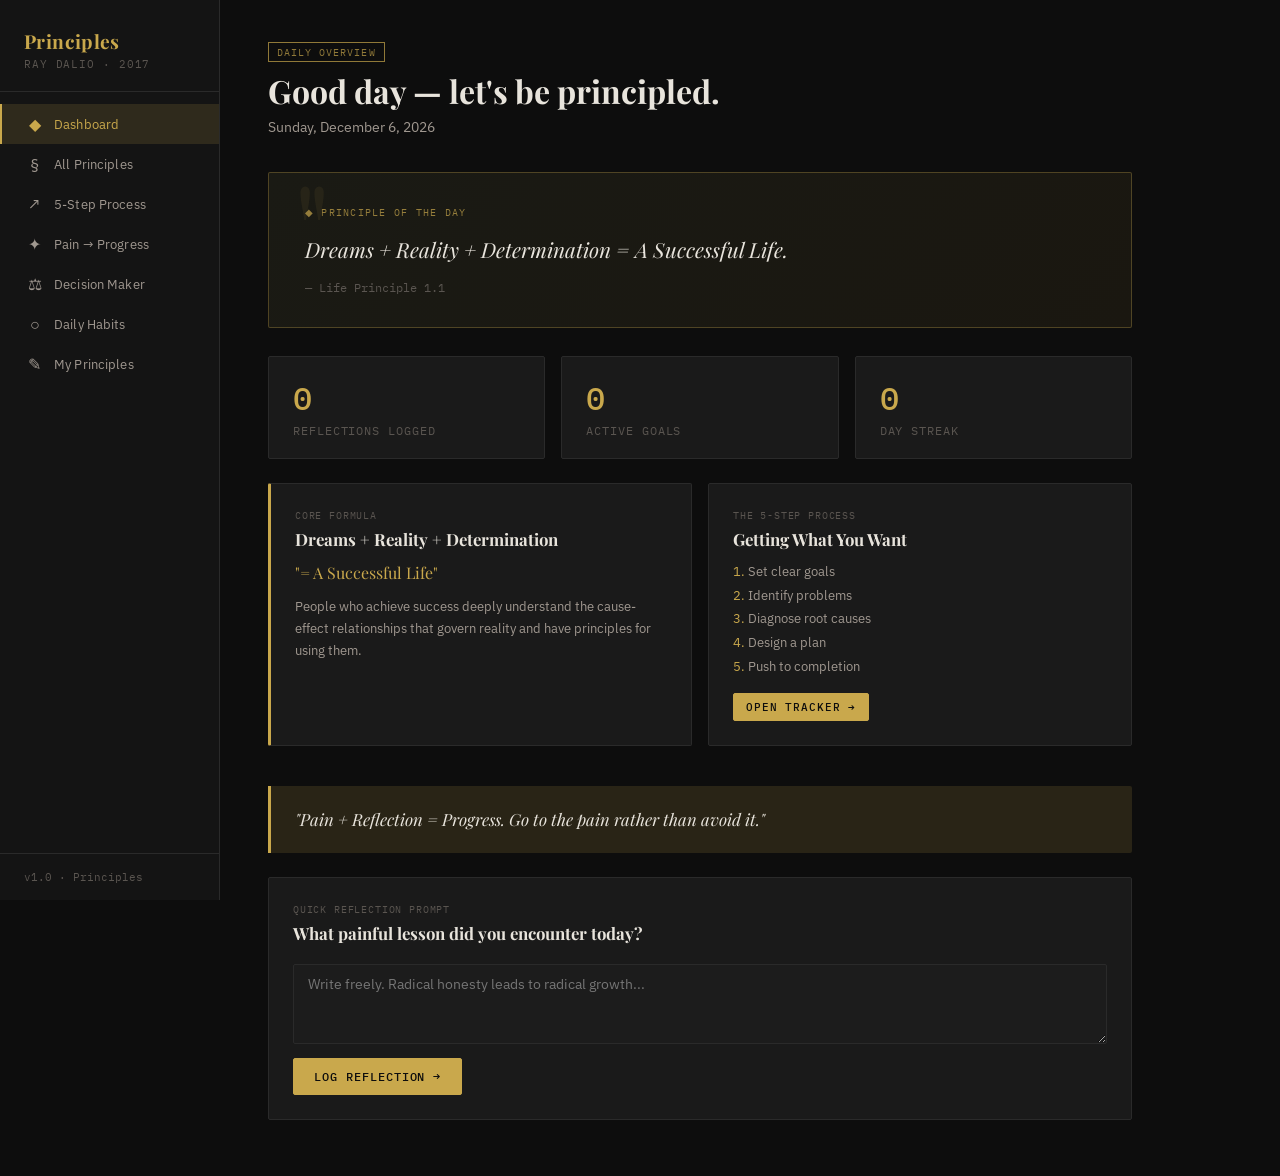
==== commit f418632f: "Update fmt.Println to print 'Goodbye World'" ====
--- a/index.html
+++ b/index.html
@@ -1,1999 +1,1738 @@
 <!DOCTYPE html>
-<html lang="id">
+<html lang="en">
 <head>
 <meta charset="UTF-8">
 <meta name="viewport" content="width=device-width, initial-scale=1.0">
-<title>GUNGDE — Life OS · Billionaire Journey</title>
-<link href="https://fonts.googleapis.com/css2?family=Playfair+Display:ital,wght@0,400;0,700;0,900;1,400&family=JetBrains+Mono:wght@300;400;500&family=Outfit:wght@200;300;400;500;600&display=swap" rel="stylesheet">
+<title>Principles — Ray Dalio Companion</title>
+<link href="https://fonts.googleapis.com/css2?family=Playfair+Display:ital,wght@0,400;0,700;0,900;1,400&family=IBM+Plex+Mono:wght@300;400;500&family=IBM+Plex+Sans:wght@300;400;500;600&display=swap" rel="stylesheet">
 <style>
 :root {
-  --bg: #060810;
-  --bg2: #0c0e1a;
-  --bg3: #111425;
-  --bg4: #181c2e;
-  --accent: #00d4ff;
-  --accent2: #0099cc;
-  --gold: #f0c040;
-  --gold2: #c8952a;
-  --green: #00e676;
-  --red: #ff4444;
-  --purple: #b388ff;
-  --text: #e8eaf6;
-  --text2: #8892b0;
-  --text3: #3d4468;
-  --border: rgba(0,212,255,0.12);
-  --border2: rgba(0,212,255,0.06);
-  --glow: 0 0 20px rgba(0,212,255,0.15);
-  --glow-gold: 0 0 20px rgba(240,192,64,0.2);
-}
-*{margin:0;padding:0;box-sizing:border-box;}
-html{scroll-behavior:smooth;}
-body{
-  background:var(--bg);
-  color:var(--text);
-  font-family:'Outfit',sans-serif;
-  font-weight:300;
-  min-height:100vh;
-  overflow-x:hidden;
-}
-
-/* ANIMATED BG */
-body::before{
-  content:'';
-  position:fixed;inset:0;
-  background:
-    radial-gradient(ellipse 80% 50% at 20% 10%, rgba(0,212,255,0.04) 0%, transparent 60%),
-    radial-gradient(ellipse 60% 40% at 80% 80%, rgba(240,192,64,0.03) 0%, transparent 60%);
-  pointer-events:none;z-index:0;
-}
-
-/* GRID BG */
-body::after{
-  content:'';
-  position:fixed;inset:0;
-  background-image:
-    linear-gradient(rgba(0,212,255,0.03) 1px, transparent 1px),
-    linear-gradient(90deg, rgba(0,212,255,0.03) 1px, transparent 1px);
-  background-size:60px 60px;
-  pointer-events:none;z-index:0;
-}
-
-/* LAYOUT */
-.app{display:flex;min-height:100vh;position:relative;z-index:1;}
-
+  --bg: #0d0d0d;
+  --bg2: #141414;
+  --bg3: #1c1c1c;
+  --card: #1a1a1a;
+  --border: #2a2a2a;
+  --gold: #c9a84c;
+  --gold2: #e8c472;
+  --gold-dim: rgba(201,168,76,0.15);
+  --text: #e8e4dc;
+  --text2: #a09890;
+  --text3: #5a5550;
+  --red: #c45c4c;
+  --green: #5a9e6e;
+  --blue: #4c7ec9;
+  --font-serif: 'Playfair Display', Georgia, serif;
+  --font-sans: 'IBM Plex Sans', sans-serif;
+  --font-mono: 'IBM Plex Mono', monospace;
+}
+* { margin:0; padding:0; box-sizing:border-box; }
+html { font-size:16px; }
+body {
+  background: var(--bg);
+  color: var(--text);
+  font-family: var(--font-sans);
+  min-height: 100vh;
+  display: flex;
+}
 /* SIDEBAR */
-.sidebar{
-  width:220px;flex-shrink:0;
-  background:rgba(12,14,26,0.95);
-  border-right:1px solid var(--border);
-  display:flex;flex-direction:column;
-  position:fixed;top:0;bottom:0;left:0;
-  backdrop-filter:blur(20px);
-  z-index:100;
-}
-
-.brand{
-  padding:24px 20px 20px;
-  border-bottom:1px solid var(--border2);
-}
-.brand-name{
-  font-family:'Playfair Display',serif;
-  font-size:22px;font-weight:900;
-  background:linear-gradient(135deg,var(--accent),var(--gold));
-  -webkit-background-clip:text;-webkit-text-fill-color:transparent;
-  letter-spacing:2px;
-}
-.brand-sub{font-size:9px;letter-spacing:3px;color:var(--text3);text-transform:uppercase;margin-top:3px;}
-
-.nav-section{padding:0 12px;margin-top:16px;}
-.nav-label{font-size:8px;letter-spacing:3px;color:var(--text3);text-transform:uppercase;padding:0 8px 8px;}
-.nav-btn{
-  display:flex;align-items:center;gap:10px;
-  padding:9px 10px;border-radius:8px;
-  cursor:pointer;font-size:11.5px;
-  color:var(--text2);letter-spacing:.5px;
-  transition:all .2s;margin-bottom:2px;
-  background:none;border:none;width:100%;text-align:left;
-  font-family:'Outfit',sans-serif;font-weight:300;
-}
-.nav-btn:hover{background:rgba(0,212,255,0.06);color:var(--text);}
-.nav-btn.active{background:rgba(0,212,255,0.1);color:var(--accent);border-left:2px solid var(--accent);}
-.nav-icon{font-size:14px;width:18px;text-align:center;flex-shrink:0;}
-
-.sidebar-bottom{
-  margin-top:auto;
-  padding:16px;
-  border-top:1px solid var(--border2);
-}
-.score-box{
-  background:linear-gradient(135deg,rgba(0,212,255,0.08),rgba(240,192,64,0.05));
-  border:1px solid var(--border);
-  border-radius:10px;padding:12px;text-align:center;
-  cursor:pointer;
-}
-.score-num{
-  font-family:'Playfair Display',serif;
-  font-size:34px;font-weight:900;
-  background:linear-gradient(135deg,var(--accent),var(--gold));
-  -webkit-background-clip:text;-webkit-text-fill-color:transparent;
-  line-height:1;
-}
-.score-lbl{font-size:8px;letter-spacing:3px;color:var(--text3);text-transform:uppercase;margin-top:4px;}
-.score-streak{font-size:10px;color:var(--gold);margin-top:6px;font-family:'JetBrains Mono',monospace;}
+.sidebar {
+  width: 220px;
+  min-width: 220px;
+  background: var(--bg2);
+  border-right: 1px solid var(--border);
+  display: flex;
+  flex-direction: column;
+  height: 100vh;
+  position: sticky;
+  top: 0;
+  overflow-y: auto;
+}
+.sidebar-logo {
+  padding: 28px 24px 20px;
+  border-bottom: 1px solid var(--border);
+}
+.sidebar-logo h1 {
+  font-family: var(--font-serif);
+  font-size: 1.2rem;
+  font-weight: 700;
+  color: var(--gold);
+  letter-spacing: 0.02em;
+}
+.sidebar-logo p {
+  font-size: 0.7rem;
+  color: var(--text3);
+  font-family: var(--font-mono);
+  margin-top: 3px;
+  letter-spacing: 0.08em;
+  text-transform: uppercase;
+}
+.nav { padding: 12px 0; flex: 1; }
+.nav-item {
+  display: flex;
+  align-items: center;
+  gap: 10px;
+  padding: 10px 24px;
+  cursor: pointer;
+  transition: all 0.15s;
+  font-size: 0.82rem;
+  color: var(--text2);
+  border-left: 2px solid transparent;
+  letter-spacing: 0.01em;
+}
+.nav-item:hover { background: var(--bg3); color: var(--text); }
+.nav-item.active { color: var(--gold); border-left-color: var(--gold); background: var(--gold-dim); }
+.nav-item .icon { font-size: 1rem; width: 18px; text-align: center; }
+.sidebar-footer {
+  padding: 16px 24px;
+  border-top: 1px solid var(--border);
+  font-size: 0.68rem;
+  color: var(--text3);
+  font-family: var(--font-mono);
+}
 
 /* MAIN */
-.main{margin-left:220px;flex:1;display:flex;flex-direction:column;}
-
-/* TOPBAR */
-.topbar{
-  position:sticky;top:0;z-index:50;
-  background:rgba(6,8,16,0.9);
-  backdrop-filter:blur(24px);
-  border-bottom:1px solid var(--border2);
-  padding:14px 32px;
-  display:flex;align-items:center;justify-content:space-between;
-}
-.page-title{
-  font-family:'Playfair Display',serif;
-  font-size:20px;font-weight:700;color:var(--text);
-}
-.page-title em{color:var(--accent);font-style:italic;}
-.topbar-right{display:flex;align-items:center;gap:10px;}
-.live-date{
-  font-family:'JetBrains Mono',monospace;
-  font-size:10px;color:var(--text3);
-  padding:6px 12px;
-  border:1px solid var(--border2);
-  border-radius:6px;
-}
+.main { flex: 1; min-height: 100vh; overflow-y: auto; }
+.page { display: none; padding: 40px 48px; max-width: 960px; }
+.page.active { display: block; }
+
+/* HEADERS */
+.page-header { margin-bottom: 36px; }
+.page-header h2 {
+  font-family: var(--font-serif);
+  font-size: 2rem;
+  font-weight: 700;
+  color: var(--text);
+  line-height: 1.2;
+}
+.page-header p { font-size: 0.85rem; color: var(--text2); margin-top: 8px; }
+.tag {
+  display: inline-block;
+  font-family: var(--font-mono);
+  font-size: 0.65rem;
+  text-transform: uppercase;
+  letter-spacing: 0.1em;
+  color: var(--gold);
+  border: 1px solid var(--gold);
+  padding: 2px 8px;
+  margin-bottom: 10px;
+  opacity: 0.7;
+}
+
+/* CARDS */
+.card {
+  background: var(--card);
+  border: 1px solid var(--border);
+  border-radius: 2px;
+  padding: 24px;
+  margin-bottom: 16px;
+  transition: border-color 0.15s;
+}
+.card:hover { border-color: #3a3a3a; }
+.card-gold { border-left: 3px solid var(--gold); }
+.card h3 {
+  font-family: var(--font-serif);
+  font-size: 1.05rem;
+  font-weight: 700;
+  color: var(--text);
+  margin-bottom: 8px;
+}
+.card p { font-size: 0.83rem; color: var(--text2); line-height: 1.65; }
+.card-meta {
+  font-family: var(--font-mono);
+  font-size: 0.65rem;
+  text-transform: uppercase;
+  letter-spacing: 0.08em;
+  color: var(--text3);
+  margin-bottom: 6px;
+}
+
+/* GRID */
+.grid-2 { display: grid; grid-template-columns: 1fr 1fr; gap: 16px; }
+.grid-3 { display: grid; grid-template-columns: 1fr 1fr 1fr; gap: 16px; }
+
+/* STAT CARDS */
+.stat-card {
+  background: var(--card);
+  border: 1px solid var(--border);
+  padding: 20px 24px;
+  border-radius: 2px;
+}
+.stat-card .num {
+  font-family: var(--font-mono);
+  font-size: 2rem;
+  font-weight: 500;
+  color: var(--gold);
+}
+.stat-card .lbl {
+  font-size: 0.72rem;
+  color: var(--text3);
+  text-transform: uppercase;
+  letter-spacing: 0.08em;
+  font-family: var(--font-mono);
+  margin-top: 4px;
+}
+
+/* QUOTE BLOCK */
+.quote-block {
+  background: var(--gold-dim);
+  border-left: 3px solid var(--gold);
+  padding: 20px 24px;
+  margin: 24px 0;
+  font-family: var(--font-serif);
+  font-style: italic;
+  font-size: 1.05rem;
+  color: var(--text);
+  line-height: 1.6;
+  border-radius: 0 2px 2px 0;
+}
+
+/* PRINCIPLE LIST */
+.principle-section { margin-bottom: 32px; }
+.principle-section-title {
+  font-family: var(--font-mono);
+  font-size: 0.7rem;
+  text-transform: uppercase;
+  letter-spacing: 0.12em;
+  color: var(--gold);
+  margin-bottom: 16px;
+  padding-bottom: 8px;
+  border-bottom: 1px solid var(--gold-dim);
+}
+.principle-item {
+  background: var(--card);
+  border: 1px solid var(--border);
+  padding: 16px 20px;
+  margin-bottom: 8px;
+  cursor: pointer;
+  transition: all 0.15s;
+  border-radius: 2px;
+}
+.principle-item:hover { border-color: var(--gold); background: #1f1f1f; }
+.principle-item.expanded { border-color: var(--gold); }
+.pi-header { display: flex; align-items: flex-start; gap: 12px; }
+.pi-num {
+  font-family: var(--font-mono);
+  font-size: 0.72rem;
+  color: var(--gold);
+  min-width: 40px;
+  margin-top: 2px;
+  opacity: 0.8;
+}
+.pi-title {
+  font-size: 0.88rem;
+  color: var(--text);
+  font-weight: 500;
+  line-height: 1.4;
+  flex: 1;
+}
+.pi-toggle { color: var(--text3); font-size: 0.8rem; margin-left: auto; transition: transform 0.2s; }
+.pi-body {
+  display: none;
+  margin-top: 12px;
+  padding-top: 12px;
+  border-top: 1px solid var(--border);
+  font-size: 0.81rem;
+  color: var(--text2);
+  line-height: 1.7;
+}
+.pi-body.show { display: block; }
+.pi-sub {
+  margin: 8px 0 4px 0;
+  display: flex;
+  gap: 8px;
+  align-items: flex-start;
+}
+.pi-sub-letter {
+  font-family: var(--font-mono);
+  font-size: 0.7rem;
+  color: var(--gold);
+  opacity: 0.7;
+  min-width: 16px;
+  margin-top: 1px;
+}
+
+/* FORMS & INPUTS */
+input, textarea, select {
+  background: var(--bg3);
+  border: 1px solid var(--border);
+  color: var(--text);
+  font-family: var(--font-sans);
+  font-size: 0.85rem;
+  padding: 10px 14px;
+  border-radius: 2px;
+  outline: none;
+  width: 100%;
+  transition: border-color 0.15s;
+}
+input:focus, textarea:focus, select:focus { border-color: var(--gold); }
+textarea { resize: vertical; min-height: 80px; }
+label {
+  display: block;
+  font-size: 0.72rem;
+  text-transform: uppercase;
+  letter-spacing: 0.08em;
+  font-family: var(--font-mono);
+  color: var(--text3);
+  margin-bottom: 6px;
+}
+.field { margin-bottom: 16px; }
 
 /* BUTTONS */
-.btn{
-  padding:7px 16px;font-size:10px;
-  font-family:'Outfit',sans-serif;font-weight:500;
-  letter-spacing:1.5px;text-transform:uppercase;
-  border-radius:6px;cursor:pointer;border:none;
-  transition:all .2s;
-}
-.btn-primary{
-  background:linear-gradient(135deg,var(--accent2),var(--accent));
-  color:var(--bg);
-}
-.btn-primary:hover{transform:translateY(-1px);box-shadow:var(--glow);}
-.btn-ghost{background:transparent;border:1px solid var(--border);color:var(--text2);}
-.btn-ghost:hover{border-color:var(--accent);color:var(--accent);}
-.btn-gold{
-  background:linear-gradient(135deg,var(--gold2),var(--gold));
-  color:var(--bg);
-}
-.btn-gold:hover{transform:translateY(-1px);box-shadow:var(--glow-gold);}
-.btn-danger{background:rgba(255,68,68,0.15);border:1px solid rgba(255,68,68,0.3);color:var(--red);}
-.btn-sm{padding:5px 12px;font-size:9px;}
-
-/* CONTENT */
-.content{padding:28px 32px;flex:1;}
-.page{display:none;animation:fadeUp .35s ease both;}
-.page.active{display:block;}
-
-@keyframes fadeUp{from{opacity:0;transform:translateY(12px);}to{opacity:1;transform:translateY(0);}}
-
-/* GRID */
-.g4{display:grid;grid-template-columns:repeat(4,1fr);gap:14px;margin-bottom:20px;}
-.g3{display:grid;grid-template-columns:repeat(3,1fr);gap:14px;margin-bottom:20px;}
-.g2{display:grid;grid-template-columns:1fr 1fr;gap:14px;margin-bottom:20px;}
-.g-auto{display:grid;grid-template-columns:repeat(auto-fit,minmax(240px,1fr));gap:14px;margin-bottom:20px;}
-
-/* CARD */
-.card{
-  background:var(--bg2);
-  border:1px solid var(--border2);
-  border-radius:12px;padding:18px;
-  transition:border-color .2s,transform .2s;
-  position:relative;overflow:hidden;
-}
-.card:hover{border-color:var(--border);}
-.card-accent{border-color:rgba(0,212,255,0.25);}
-.card-gold{border-color:rgba(240,192,64,0.25);background:linear-gradient(135deg,rgba(240,192,64,0.05),var(--bg2));}
-
-.card::before{
-  content:'';position:absolute;top:0;left:0;right:0;height:1px;
-  background:linear-gradient(90deg,transparent,var(--border),transparent);
-}
-
-.ctitle{
-  font-size:9px;letter-spacing:3px;
-  text-transform:uppercase;color:var(--text3);
-  margin-bottom:12px;display:flex;align-items:center;justify-content:space-between;
-}
-.ctitle-action{
-  font-size:9px;letter-spacing:1px;
-  color:var(--accent);cursor:pointer;
-  background:none;border:none;
-  font-family:'Outfit',sans-serif;
-  text-transform:uppercase;
-}
-
-.big-num{
-  font-family:'Playfair Display',serif;
-  font-size:38px;font-weight:700;
-  color:var(--text);line-height:1;
-}
-.big-unit{font-size:16px;color:var(--text2);}
-.sub-text{font-size:10px;color:var(--text3);margin-top:4px;letter-spacing:.5px;}
-.delta{
-  display:inline-flex;align-items:center;gap:4px;
-  font-family:'JetBrains Mono',monospace;
-  font-size:10px;margin-top:8px;
-  padding:3px 8px;border-radius:4px;
-}
-.up{background:rgba(0,230,118,0.1);color:var(--green);}
-.dn{background:rgba(255,68,68,0.1);color:var(--red);}
-.neu{background:rgba(0,212,255,0.1);color:var(--accent);}
-
-/* INPUT */
-.inp{
-  background:rgba(255,255,255,0.03);
-  border:1px solid var(--border);
-  border-radius:8px;padding:9px 12px;
-  color:var(--text);font-family:'Outfit',sans-serif;
-  font-size:12px;font-weight:300;
-  outline:none;transition:border-color .2s;width:100%;
-}
-.inp:focus{border-color:var(--accent);}
-.inp::placeholder{color:var(--text3);}
-select.inp{cursor:pointer;}
-select.inp option{background:var(--bg3);}
-textarea.inp{resize:vertical;line-height:1.6;}
-
-.flabel{font-size:9px;letter-spacing:2px;text-transform:uppercase;color:var(--text3);margin-bottom:5px;display:block;}
-
-/* SECTION HEADER */
-.sh{display:flex;align-items:center;justify-content:space-between;margin-bottom:14px;}
-.sh-title{font-family:'Playfair Display',serif;font-size:17px;font-weight:400;color:var(--text);}
-
-/* TABLE */
-.tbl{width:100%;border-collapse:collapse;}
-.tbl th{
-  font-size:8px;letter-spacing:2px;text-transform:uppercase;
-  color:var(--text3);padding:8px 10px;
-  text-align:left;border-bottom:1px solid var(--border2);
-}
-.tbl td{
-  padding:10px;font-size:11px;
-  border-bottom:1px solid rgba(255,255,255,0.03);
-  color:var(--text2);vertical-align:middle;
-}
-.tbl tr:hover td{background:rgba(0,212,255,0.03);}
-.tbl .tdl{color:var(--text);}
-
-/* HABIT */
-.hrow{
-  display:flex;align-items:center;gap:12px;
-  padding:10px 0;border-bottom:1px solid var(--border2);
-}
-.hrow:last-child{border-bottom:none;}
-.hicon{font-size:16px;width:24px;text-align:center;flex-shrink:0;}
-.hinfo{flex:1;}
-.hname{font-size:12px;color:var(--text);margin-bottom:2px;}
-.htgt{font-size:9px;color:var(--text3);font-family:'JetBrains Mono',monospace;}
-.hbar-w{width:80px;height:2px;background:rgba(255,255,255,0.06);border-radius:2px;overflow:hidden;flex-shrink:0;}
-.hbar{height:100%;background:linear-gradient(90deg,var(--accent2),var(--accent));border-radius:2px;transition:width 1s ease;}
-.hcheck{
-  width:22px;height:22px;border-radius:50%;
-  border:1.5px solid var(--border);
-  cursor:pointer;display:flex;align-items:center;justify-content:center;
-  font-size:9px;transition:all .2s;
-  background:transparent;color:transparent;flex-shrink:0;
-}
-.hcheck.done{background:var(--green);border-color:var(--green);color:var(--bg);}
-
-/* GOAL CARD */
-.gcard{
-  border:1px solid var(--border2);
-  border-radius:10px;padding:16px;
-  margin-bottom:12px;
-  background:rgba(255,255,255,0.01);
-  transition:all .2s;cursor:pointer;
-  position:relative;
-}
-.gcard:hover{border-color:var(--border);background:rgba(0,212,255,0.02);}
-.gcard-header{display:flex;align-items:center;gap:10px;margin-bottom:10px;}
-.gcard-emoji{font-size:20px;}
-.gcard-title{font-size:13px;color:var(--text);flex:1;}
-.gcard-target{font-family:'JetBrains Mono',monospace;font-size:10px;color:var(--gold);}
-.progress-bar{height:4px;background:rgba(255,255,255,0.06);border-radius:2px;overflow:hidden;margin-bottom:6px;}
-.progress-fill{height:100%;border-radius:2px;transition:width 1s ease;}
-.gcard-meta{display:flex;justify-content:space-between;font-size:9px;color:var(--text3);font-family:'JetBrains Mono',monospace;}
-.edit-btn{
-  position:absolute;top:12px;right:12px;
-  background:none;border:none;color:var(--text3);
-  cursor:pointer;font-size:13px;
-  transition:color .2s;
-}
-.edit-btn:hover{color:var(--accent);}
-
-/* HISTORY */
-.hist-item{
-  display:flex;align-items:flex-start;gap:12px;
-  padding:12px 0;border-bottom:1px solid var(--border2);
-}
-.hist-dot{
-  width:8px;height:8px;border-radius:50%;
-  flex-shrink:0;margin-top:4px;
-}
-.hist-content{flex:1;}
-.hist-title{font-size:12px;color:var(--text);margin-bottom:3px;}
-.hist-meta{font-size:10px;color:var(--text3);font-family:'JetBrains Mono',monospace;}
-.hist-val{font-family:'JetBrains Mono',monospace;font-size:11px;flex-shrink:0;}
-
-/* PORTFOLIO */
-.port-row{
-  display:flex;align-items:center;gap:10px;
-  padding:10px 0;border-bottom:1px solid var(--border2);
-}
-.port-dot{width:10px;height:10px;border-radius:2px;flex-shrink:0;}
-.port-info{flex:1;}
-.port-name{font-size:12px;color:var(--text);}
-.port-market{font-size:9px;color:var(--text3);letter-spacing:1px;text-transform:uppercase;}
-.port-val{font-family:'JetBrains Mono',monospace;font-size:11px;color:var(--text);text-align:right;}
-.port-pnl{font-family:'JetBrains Mono',monospace;font-size:10px;text-align:right;}
-
-/* TAG */
-.tag{
-  font-size:8px;padding:2px 7px;border-radius:3px;
-  letter-spacing:1px;text-transform:uppercase;font-weight:500;
-}
-.tag-forex{background:rgba(0,212,255,0.1);color:var(--accent);}
-.tag-crypto{background:rgba(179,136,255,0.1);color:var(--purple);}
-.tag-gold{background:rgba(240,192,64,0.1);color:var(--gold);}
-.tag-habit{background:rgba(0,230,118,0.1);color:var(--green);}
-.tag-goal{background:rgba(240,192,64,0.1);color:var(--gold);}
-.tag-wealth{background:rgba(0,212,255,0.1);color:var(--accent);}
-
-/* MODAL */
-.overlay{
-  display:none;position:fixed;inset:0;
-  background:rgba(0,0,0,0.85);
-  backdrop-filter:blur(12px);
-  z-index:500;align-items:center;justify-content:center;
-}
-.overlay.open{display:flex;}
-.modal{
-  background:var(--bg3);
-  border:1px solid var(--border);
-  border-radius:16px;padding:28px;
-  width:520px;max-width:92vw;
-  max-height:88vh;overflow-y:auto;
-  position:relative;
-}
-.modal-title{
-  font-family:'Playfair Display',serif;
-  font-size:20px;font-weight:700;
-  margin-bottom:4px;color:var(--text);
-}
-.modal-sub{font-size:10px;color:var(--text3);letter-spacing:1px;margin-bottom:22px;}
-.mclose{
-  position:absolute;top:16px;right:16px;
-  background:none;border:none;color:var(--text3);
-  font-size:18px;cursor:pointer;
-  transition:color .2s;
-}
-.mclose:hover{color:var(--text);}
-.frow{margin-bottom:14px;}
-.fgrid{display:grid;grid-template-columns:1fr 1fr;gap:12px;margin-bottom:14px;}
-.modal-actions{display:flex;gap:8px;justify-content:flex-end;margin-top:4px;}
+.btn {
+  display: inline-flex;
+  align-items: center;
+  gap: 6px;
+  padding: 10px 20px;
+  font-family: var(--font-mono);
+  font-size: 0.75rem;
+  text-transform: uppercase;
+  letter-spacing: 0.08em;
+  border: 1px solid var(--border);
+  background: transparent;
+  color: var(--text);
+  cursor: pointer;
+  transition: all 0.15s;
+  border-radius: 2px;
+}
+.btn:hover { border-color: var(--gold); color: var(--gold); }
+.btn-gold {
+  background: var(--gold);
+  color: var(--bg);
+  border-color: var(--gold);
+  font-weight: 500;
+}
+.btn-gold:hover { background: var(--gold2); border-color: var(--gold2); color: var(--bg); }
+.btn-danger { border-color: var(--red); color: var(--red); }
+.btn-danger:hover { background: var(--red); color: white; }
+.btn-sm { padding: 6px 12px; font-size: 0.68rem; }
+
+/* STEP TRACKER */
+.step-card {
+  background: var(--card);
+  border: 1px solid var(--border);
+  border-radius: 2px;
+  padding: 20px 24px;
+  margin-bottom: 12px;
+  transition: all 0.15s;
+}
+.step-card.done { border-color: var(--green); opacity: 0.7; }
+.step-card.active-step { border-color: var(--gold); }
+.step-header { display: flex; align-items: center; gap: 14px; }
+.step-num {
+  width: 32px; height: 32px;
+  border: 2px solid var(--border);
+  border-radius: 50%;
+  display: flex; align-items: center; justify-content: center;
+  font-family: var(--font-mono);
+  font-size: 0.8rem;
+  font-weight: 500;
+  color: var(--text2);
+  flex-shrink: 0;
+  transition: all 0.2s;
+}
+.step-card.done .step-num { border-color: var(--green); color: var(--green); background: rgba(90,158,110,0.1); }
+.step-card.active-step .step-num { border-color: var(--gold); color: var(--gold); background: var(--gold-dim); }
+.step-info { flex: 1; }
+.step-title { font-weight: 500; font-size: 0.9rem; }
+.step-desc { font-size: 0.78rem; color: var(--text3); margin-top: 2px; }
+.step-body { display: none; margin-top: 16px; padding-top: 16px; border-top: 1px solid var(--border); }
+.step-body.show { display: block; }
+
+/* JOURNAL */
+.journal-entry {
+  background: var(--card);
+  border: 1px solid var(--border);
+  border-radius: 2px;
+  padding: 20px 24px;
+  margin-bottom: 12px;
+}
+.je-header { display: flex; align-items: flex-start; justify-content: space-between; margin-bottom: 12px; }
+.je-date { font-family: var(--font-mono); font-size: 0.68rem; color: var(--text3); }
+.je-pain { font-size: 0.85rem; font-weight: 600; color: var(--red); margin-bottom: 8px; }
+.je-reflection { font-size: 0.83rem; color: var(--text2); line-height: 1.6; }
+.je-progress {
+  margin-top: 10px;
+  padding: 8px 12px;
+  background: rgba(90,158,110,0.1);
+  border-left: 2px solid var(--green);
+  font-size: 0.8rem;
+  color: var(--green);
+}
+.je-tags { display: flex; flex-wrap: wrap; gap: 6px; margin-top: 10px; }
+.je-tag {
+  font-family: var(--font-mono);
+  font-size: 0.62rem;
+  text-transform: uppercase;
+  letter-spacing: 0.06em;
+  padding: 2px 8px;
+  border: 1px solid var(--border);
+  color: var(--text3);
+  border-radius: 20px;
+}
+
+/* DECISION TOOL */
+.decision-option {
+  background: var(--card);
+  border: 1px solid var(--border);
+  border-radius: 2px;
+  padding: 20px;
+  margin-bottom: 12px;
+  position: relative;
+}
+.decision-option h4 { font-size: 0.9rem; margin-bottom: 12px; }
+.pros-cons { display: grid; grid-template-columns: 1fr 1fr; gap: 12px; }
+.pc-list { font-size: 0.78rem; color: var(--text2); }
+.pc-list .pc-title {
+  font-family: var(--font-mono);
+  font-size: 0.65rem;
+  letter-spacing: 0.08em;
+  text-transform: uppercase;
+  margin-bottom: 6px;
+}
+.pc-list.pros .pc-title { color: var(--green); }
+.pc-list.cons .pc-title { color: var(--red); }
+.pc-item { display: flex; gap: 6px; margin-bottom: 4px; align-items: flex-start; }
+.pc-dot { margin-top: 4px; width: 4px; height: 4px; border-radius: 50%; flex-shrink: 0; }
+.pros .pc-dot { background: var(--green); }
+.cons .pc-dot { background: var(--red); }
+
+/* METER */
+.meter-wrap { margin: 12px 0; }
+.meter-label { display: flex; justify-content: space-between; font-size: 0.72rem; color: var(--text3); font-family: var(--font-mono); margin-bottom: 6px; }
+.meter {
+  height: 4px;
+  background: var(--bg3);
+  border-radius: 2px;
+  overflow: hidden;
+}
+.meter-fill {
+  height: 100%;
+  background: var(--gold);
+  border-radius: 2px;
+  transition: width 0.4s ease;
+}
+
+/* TOGGLE SWITCH */
+.toggle-row {
+  display: flex;
+  align-items: center;
+  justify-content: space-between;
+  padding: 12px 0;
+  border-bottom: 1px solid var(--border);
+  font-size: 0.83rem;
+}
+.toggle {
+  position: relative;
+  width: 36px;
+  height: 20px;
+  cursor: pointer;
+}
+.toggle input { display: none; }
+.toggle-slider {
+  position: absolute;
+  inset: 0;
+  background: var(--bg3);
+  border: 1px solid var(--border);
+  border-radius: 20px;
+  transition: all 0.2s;
+}
+.toggle-slider::after {
+  content: '';
+  position: absolute;
+  left: 3px;
+  top: 50%;
+  transform: translateY(-50%);
+  width: 12px;
+  height: 12px;
+  border-radius: 50%;
+  background: var(--text3);
+  transition: all 0.2s;
+}
+.toggle input:checked + .toggle-slider { background: var(--gold-dim); border-color: var(--gold); }
+.toggle input:checked + .toggle-slider::after { left: 19px; background: var(--gold); }
+
+/* DIVIDER */
+.divider { border: none; border-top: 1px solid var(--border); margin: 24px 0; }
+
+/* SCROLLBAR */
+::-webkit-scrollbar { width: 4px; }
+::-webkit-scrollbar-track { background: var(--bg); }
+::-webkit-scrollbar-thumb { background: var(--border); border-radius: 2px; }
+::-webkit-scrollbar-thumb:hover { background: #3a3a3a; }
 
 /* TOAST */
-.toast{
-  position:fixed;bottom:28px;right:28px;
-  background:var(--bg3);border:1px solid var(--accent);
-  border-radius:10px;padding:12px 18px;
-  font-size:12px;color:var(--text);
-  transform:translateY(60px);opacity:0;
-  transition:all .3s;z-index:9999;
-  display:flex;align-items:center;gap:8px;
-  font-family:'JetBrains Mono',monospace;
-  box-shadow:var(--glow);
-}
-.toast.show{transform:translateY(0);opacity:1;}
-
-/* SETTINGS */
-.setting-row{
-  display:flex;align-items:center;justify-content:space-between;
-  padding:14px 0;border-bottom:1px solid var(--border2);
-}
-.setting-label{font-size:12px;color:var(--text);}
-.setting-sub{font-size:10px;color:var(--text3);margin-top:2px;}
-
-/* TOGGLE */
-.toggle{
-  position:relative;width:40px;height:22px;cursor:pointer;
-}
-.toggle input{opacity:0;width:0;height:0;}
-.toggle-slider{
-  position:absolute;inset:0;
-  background:var(--bg4);border-radius:22px;
-  border:1px solid var(--border);
-  transition:all .2s;
-}
-.toggle-slider::before{
-  content:'';position:absolute;
-  width:16px;height:16px;border-radius:50%;
-  background:var(--text3);
-  top:2px;left:2px;transition:all .2s;
-}
-.toggle input:checked + .toggle-slider{background:rgba(0,212,255,0.2);border-color:var(--accent);}
-.toggle input:checked + .toggle-slider::before{transform:translateX(18px);background:var(--accent);}
-
-/* QUOTE */
-.quote-box{
-  border-left:2px solid var(--accent);
-  padding:14px 18px;
-  background:rgba(0,212,255,0.03);
-  border-radius:0 8px 8px 0;
-  margin-bottom:16px;
-}
-.quote-text{font-family:'Playfair Display',serif;font-style:italic;font-size:14px;color:var(--text2);line-height:1.6;margin-bottom:6px;}
-.quote-author{font-size:9px;letter-spacing:2px;text-transform:uppercase;color:var(--accent);}
-
-/* MILESTONE TIMELINE */
-.timeline{position:relative;padding-left:24px;}
-.timeline::before{
-  content:'';position:absolute;left:7px;top:0;bottom:0;
-  width:1px;background:linear-gradient(to bottom,var(--accent),transparent);
-}
-.tl-item{position:relative;margin-bottom:20px;}
-.tl-dot{
-  position:absolute;left:-20px;top:3px;
-  width:14px;height:14px;border-radius:50%;
-  border:2px solid var(--bg3);
-}
-.tl-date{font-family:'JetBrains Mono',monospace;font-size:9px;color:var(--text3);margin-bottom:4px;}
-.tl-title{font-size:12px;color:var(--text);margin-bottom:2px;}
-.tl-desc{font-size:10px;color:var(--text3);line-height:1.5;}
-
-/* SCROLL */
-::-webkit-scrollbar{width:4px;}
-::-webkit-scrollbar-track{background:transparent;}
-::-webkit-scrollbar-thumb{background:var(--bg4);border-radius:2px;}
-::-webkit-scrollbar-thumb:hover{background:var(--text3);}
-
-/* CHART BARS */
-.chart-bars{display:flex;align-items:flex-end;gap:4px;height:60px;padding-top:4px;}
-.cbar{
-  flex:1;border-radius:3px 3px 0 0;
-  min-height:3px;transition:height .5s ease;cursor:pointer;
-  position:relative;
-}
-.cbar:hover::after{
-  content:attr(data-val);
-  position:absolute;bottom:calc(100% + 4px);left:50%;
-  transform:translateX(-50%);
-  background:var(--bg4);border:1px solid var(--border);
-  border-radius:4px;padding:2px 6px;
-  font-size:9px;color:var(--text);white-space:nowrap;
-  font-family:'JetBrains Mono',monospace;
-}
-.cbar-labels{display:flex;gap:4px;margin-top:4px;}
-.cbar-label{flex:1;text-align:center;font-size:8px;color:var(--text3);font-family:'JetBrains Mono',monospace;}
-
-@media(max-width:900px){
-  .sidebar{width:52px;}
-  .brand-name,.brand-sub,.nav-label,.nav-btn span{display:none;}
-  .nav-btn{justify-content:center;padding:9px;}
-  .main{margin-left:52px;}
-  .g4{grid-template-columns:1fr 1fr;}
-  .g3{grid-template-columns:1fr 1fr;}
-  .content{padding:18px 16px;}
-  .topbar{padding:12px 16px;}
-  .modal{padding:20px;}
+.toast {
+  position: fixed;
+  bottom: 24px;
+  right: 24px;
+  background: var(--card);
+  border: 1px solid var(--gold);
+  padding: 12px 20px;
+  font-size: 0.82rem;
+  border-radius: 2px;
+  z-index: 999;
+  opacity: 0;
+  transform: translateY(10px);
+  transition: all 0.3s;
+  font-family: var(--font-mono);
+  max-width: 300px;
+}
+.toast.show { opacity: 1; transform: translateY(0); }
+
+/* BADGES */
+.badge {
+  display: inline-block;
+  font-family: var(--font-mono);
+  font-size: 0.62rem;
+  text-transform: uppercase;
+  letter-spacing: 0.06em;
+  padding: 2px 8px;
+  border-radius: 2px;
+  font-weight: 500;
+}
+.badge-life { background: rgba(201,168,76,0.15); color: var(--gold); }
+.badge-work { background: rgba(76,126,201,0.15); color: var(--blue); }
+
+/* CHECKLIST */
+.checklist-item {
+  display: flex;
+  align-items: flex-start;
+  gap: 12px;
+  padding: 10px 0;
+  border-bottom: 1px solid var(--border);
+  font-size: 0.83rem;
+  cursor: pointer;
+  transition: color 0.15s;
+}
+.checklist-item:hover { color: var(--gold); }
+.check-box {
+  width: 18px; height: 18px;
+  border: 1px solid var(--border);
+  border-radius: 2px;
+  display: flex; align-items: center; justify-content: center;
+  flex-shrink: 0;
+  margin-top: 1px;
+  font-size: 0.7rem;
+  transition: all 0.15s;
+}
+.checklist-item.checked .check-box {
+  background: var(--gold-dim);
+  border-color: var(--gold);
+  color: var(--gold);
+}
+.checklist-item.checked .check-text { text-decoration: line-through; color: var(--text3); }
+
+/* DAILY PRINCIPLE */
+.daily-principle {
+  background: linear-gradient(135deg, #1a1a14, #1a1710);
+  border: 1px solid rgba(201,168,76,0.3);
+  border-radius: 2px;
+  padding: 32px 36px;
+  margin-bottom: 28px;
+  position: relative;
+  overflow: hidden;
+}
+.daily-principle::before {
+  content: '"';
+  position: absolute;
+  top: -10px;
+  left: 24px;
+  font-family: var(--font-serif);
+  font-size: 8rem;
+  color: var(--gold);
+  opacity: 0.08;
+  line-height: 1;
+}
+.dp-tag { font-family: var(--font-mono); font-size: 0.65rem; text-transform: uppercase; letter-spacing: 0.12em; color: var(--gold); opacity: 0.7; margin-bottom: 14px; }
+.dp-text {
+  font-family: var(--font-serif);
+  font-size: 1.3rem;
+  line-height: 1.55;
+  font-style: italic;
+  color: var(--text);
+  position: relative;
+}
+.dp-source { margin-top: 14px; font-size: 0.75rem; color: var(--text3); font-family: var(--font-mono); }
+
+/* My principles custom */
+.my-principle {
+  background: var(--card);
+  border: 1px solid var(--border);
+  border-radius: 2px;
+  padding: 16px 20px;
+  margin-bottom: 8px;
+  display: flex;
+  gap: 14px;
+  align-items: flex-start;
+}
+.mp-body { flex: 1; }
+.mp-text { font-size: 0.85rem; font-weight: 500; margin-bottom: 4px; }
+.mp-desc { font-size: 0.78rem; color: var(--text3); line-height: 1.5; }
+.mp-actions { display: flex; gap: 6px; }
+
+/* ANIMATIONS */
+@keyframes fadeIn {
+  from { opacity: 0; transform: translateY(8px); }
+  to { opacity: 1; transform: translateY(0); }
+}
+.page.active { animation: fadeIn 0.25s ease; }
+
+/* RESPONSIVE */
+@media (max-width: 768px) {
+  .sidebar { width: 60px; min-width: 60px; }
+  .sidebar-logo, .nav-item span, .sidebar-footer { display: none; }
+  .nav-item { justify-content: center; padding: 14px; }
+  .page { padding: 24px 20px; }
+  .grid-2, .grid-3 { grid-template-columns: 1fr; }
 }
 </style>
 </head>
 <body>
-<div class="app">
 
 <!-- SIDEBAR -->
-<aside class="sidebar">
-  <div class="brand">
-    <div class="brand-name">GUNGDE</div>
-    <div class="brand-sub">Life OS · Billionaire Path</div>
-  </div>
-  <nav>
-    <div class="nav-section">
-      <div class="nav-label">Overview</div>
-      <button class="nav-btn active" onclick="nav('dashboard')">
-        <span class="nav-icon">⬡</span><span>Dashboard</span>
-      </button>
-    </div>
-    <div class="nav-section">
-      <div class="nav-label">Trading</div>
-      <button class="nav-btn" onclick="nav('portfolio')">
-        <span class="nav-icon">◈</span><span>Portfolio</span>
-      </button>
-      <button class="nav-btn" onclick="nav('history')">
-        <span class="nav-icon">◎</span><span>History</span>
-      </button>
-    </div>
-    <div class="nav-section">
-      <div class="nav-label">Lifestyle</div>
-      <button class="nav-btn" onclick="nav('habits')">
-        <span class="nav-icon">◉</span><span>Daily Habits</span>
-      </button>
-      <button class="nav-btn" onclick="nav('goals')">
-        <span class="nav-icon">◐</span><span>Goals & Milestone</span>
-      </button>
-    </div>
-    <div class="nav-section">
-      <div class="nav-label">System</div>
-      <button class="nav-btn" onclick="nav('settings')">
-        <span class="nav-icon">✦</span><span>Settings & Profile</span>
-      </button>
-    </div>
-  </nav>
-  <div class="sidebar-bottom">
-    <div class="score-box" onclick="nav('dashboard')">
-      <div class="score-num" id="eliteScore">--</div>
-      <div class="score-lbl">Elite Score</div>
-      <div class="score-streak" id="streakDisplay">🔥 0 days</div>
-    </div>
-  </div>
-</aside>
-
-<!-- MAIN -->
+<nav class="sidebar">
+  <div class="sidebar-logo">
+    <h1>Principles</h1>
+    <p>Ray Dalio · 2017</p>
+  </div>
+  <div class="nav">
+    <div class="nav-item active" onclick="goTo('dashboard')">
+      <span class="icon">◆</span>
+      <span>Dashboard</span>
+    </div>
+    <div class="nav-item" onclick="goTo('principles')">
+      <span class="icon">§</span>
+      <span>All Principles</span>
+    </div>
+    <div class="nav-item" onclick="goTo('fivesteps')">
+      <span class="icon">↗</span>
+      <span>5-Step Process</span>
+    </div>
+    <div class="nav-item" onclick="goTo('journal')">
+      <span class="icon">✦</span>
+      <span>Pain → Progress</span>
+    </div>
+    <div class="nav-item" onclick="goTo('decisions')">
+      <span class="icon">⚖</span>
+      <span>Decision Maker</span>
+    </div>
+    <div class="nav-item" onclick="goTo('habits')">
+      <span class="icon">○</span>
+      <span>Daily Habits</span>
+    </div>
+    <div class="nav-item" onclick="goTo('myprinciples')">
+      <span class="icon">✎</span>
+      <span>My Principles</span>
+    </div>
+  </div>
+  <div class="sidebar-footer">v1.0 · Principles</div>
+</nav>
+
+<!-- MAIN CONTENT -->
 <main class="main">
-  <div class="topbar">
-    <div class="page-title" id="pageTitle">Selamat Datang, <em>Gungde</em></div>
-    <div class="topbar-right">
-      <div class="live-date" id="liveDate"></div>
-      <button class="btn btn-ghost btn-sm" onclick="openAddModal()">+ Tambah</button>
-      <button class="btn btn-primary btn-sm" onclick="saveAll()">Simpan</button>
-    </div>
-  </div>
-
-  <div class="content">
-
-    <!-- ========== DASHBOARD ========== -->
-    <div class="page active" id="page-dashboard">
-      <div class="quote-box" id="dashQuote">
-        <div class="quote-text" id="quoteText">Loading...</div>
-        <div class="quote-author" id="quoteAuthor">—</div>
+
+<!-- DASHBOARD -->
+<div class="page active" id="page-dashboard">
+  <div class="page-header">
+    <div class="tag">Daily Overview</div>
+    <h2>Good day — let's be principled.</h2>
+    <p id="dash-date"></p>
+  </div>
+
+  <div class="daily-principle" id="daily-principle-card">
+    <div class="dp-tag">◆ Principle of the Day</div>
+    <div class="dp-text" id="daily-text">Loading...</div>
+    <div class="dp-source" id="daily-source"></div>
+  </div>
+
+  <div class="grid-3" style="margin-bottom:24px">
+    <div class="stat-card">
+      <div class="num" id="stat-journal">0</div>
+      <div class="lbl">Reflections Logged</div>
+    </div>
+    <div class="stat-card">
+      <div class="num" id="stat-goals">0</div>
+      <div class="lbl">Active Goals</div>
+    </div>
+    <div class="stat-card">
+      <div class="num" id="stat-streak">0</div>
+      <div class="lbl">Day Streak</div>
+    </div>
+  </div>
+
+  <div class="grid-2">
+    <div class="card card-gold">
+      <div class="card-meta">Core Formula</div>
+      <h3>Dreams + Reality + Determination</h3>
+      <p style="margin:10px 0; font-size:1rem; font-family:var(--font-serif); color:var(--gold)">"= A Successful Life"</p>
+      <p>People who achieve success deeply understand the cause-effect relationships that govern reality and have principles for using them.</p>
+    </div>
+    <div class="card">
+      <div class="card-meta">The 5-Step Process</div>
+      <h3>Getting What You Want</h3>
+      <p style="margin-top:10px; line-height:1.8;">
+        <span style="color:var(--gold)">1.</span> Set clear goals<br>
+        <span style="color:var(--gold)">2.</span> Identify problems<br>
+        <span style="color:var(--gold)">3.</span> Diagnose root causes<br>
+        <span style="color:var(--gold)">4.</span> Design a plan<br>
+        <span style="color:var(--gold)">5.</span> Push to completion
+      </p>
+      <button class="btn btn-gold btn-sm" onclick="goTo('fivesteps')" style="margin-top:14px">Open Tracker →</button>
+    </div>
+  </div>
+
+  <div class="quote-block">
+    "Pain + Reflection = Progress. Go to the pain rather than avoid it."
+  </div>
+
+  <div class="card">
+    <div class="card-meta">Quick Reflection Prompt</div>
+    <h3>What painful lesson did you encounter today?</h3>
+    <textarea id="quick-reflect" placeholder="Write freely. Radical honesty leads to radical growth..." style="margin-top:12px"></textarea>
+    <button class="btn btn-gold" onclick="saveQuickReflect()" style="margin-top:10px">Log Reflection →</button>
+  </div>
+</div>
+
+<!-- ALL PRINCIPLES -->
+<div class="page" id="page-principles">
+  <div class="page-header">
+    <div class="tag">Reference</div>
+    <h2>All Principles</h2>
+    <p>Browse Life & Work Principles. Click any principle to expand the sub-principles.</p>
+  </div>
+
+  <div style="display:flex; gap:10px; margin-bottom:28px; flex-wrap:wrap">
+    <button class="btn" onclick="filterPrinciples('all')" id="filter-all" style="border-color:var(--gold);color:var(--gold)">All</button>
+    <button class="btn" onclick="filterPrinciples('life')" id="filter-life">Life Principles</button>
+    <button class="btn" onclick="filterPrinciples('work')" id="filter-work">Work Principles</button>
+    <input type="text" id="search-principles" placeholder="Search principles..." style="flex:1; max-width:280px" oninput="searchPrinciples()" />
+  </div>
+
+  <div id="principles-list"></div>
+</div>
+
+<!-- 5-STEP PROCESS -->
+<div class="page" id="page-fivesteps">
+  <div class="page-header">
+    <div class="tag">Goal Tracker</div>
+    <h2>The 5-Step Process</h2>
+    <p>Use the process to get what you want out of life. Create a goal, then work through each step.</p>
+  </div>
+
+  <div class="card" style="margin-bottom:24px">
+    <div class="card-meta">Create New Goal</div>
+    <div class="field" style="margin-top:12px">
+      <label>Goal Title</label>
+      <input type="text" id="goal-title" placeholder="What do you want to achieve?" />
+    </div>
+    <div class="field">
+      <label>Why is this important?</label>
+      <textarea id="goal-why" placeholder="Dig deep. Connect to your core values."></textarea>
+    </div>
+    <button class="btn btn-gold" onclick="createGoal()">Create Goal →</button>
+  </div>
+
+  <div id="goals-container"></div>
+</div>
+
+<!-- JOURNAL -->
+<div class="page" id="page-journal">
+  <div class="page-header">
+    <div class="tag">Pain → Reflection → Progress</div>
+    <h2>Reflection Journal</h2>
+    <p>"The quality of your life will depend on the choices you make at those painful moments." — Ray Dalio</p>
+  </div>
+
+  <div class="card" style="margin-bottom:24px">
+    <div class="card-meta">New Entry</div>
+    <div class="field" style="margin-top:12px">
+      <label>Pain / Problem Encountered</label>
+      <input type="text" id="entry-pain" placeholder="What went wrong? Be brutally honest." />
+    </div>
+    <div class="field">
+      <label>Root Cause (Ask: Why? 3× deep)</label>
+      <textarea id="entry-root" placeholder="Proximate cause: ...\nRoot cause: ..."></textarea>
+    </div>
+    <div class="field">
+      <label>Reflection & Insight</label>
+      <textarea id="entry-reflect" placeholder="What principle does this reveal? What would you do differently?"></textarea>
+    </div>
+    <div class="field">
+      <label>Progress / Action to Take</label>
+      <input type="text" id="entry-progress" placeholder="Concrete next action or principle to adopt." />
+    </div>
+    <div class="field">
+      <label>Tags (comma-separated)</label>
+      <input type="text" id="entry-tags" placeholder="work, relationships, decision-making" />
+    </div>
+    <button class="btn btn-gold" onclick="saveJournalEntry()">Save Entry →</button>
+  </div>
+
+  <div class="divider"></div>
+  <h3 style="font-family:var(--font-mono); font-size:0.75rem; text-transform:uppercase; letter-spacing:0.1em; color:var(--text3); margin-bottom:16px">Previous Entries</h3>
+  <div id="journal-entries"></div>
+</div>
+
+<!-- DECISION MAKER -->
+<div class="page" id="page-decisions">
+  <div class="page-header">
+    <div class="tag">Decision Tool</div>
+    <h2>Make Decisions Effectively</h2>
+    <p>"Make your decisions as expected value calculations." — Principle 5.6</p>
+  </div>
+
+  <div class="card" style="margin-bottom:24px">
+    <div class="card-meta">Decision to Make</div>
+    <div class="field" style="margin-top:12px">
+      <label>What is the decision?</label>
+      <input type="text" id="dec-title" placeholder="State the decision clearly and specifically." />
+    </div>
+    <div class="field">
+      <label>Context & Stakes</label>
+      <textarea id="dec-context" placeholder="What's the situation? What are the consequences?" style="min-height:60px"></textarea>
+    </div>
+  </div>
+
+  <div id="options-container">
+    <div class="grid-2" id="options-grid"></div>
+  </div>
+
+  <button class="btn" onclick="addOption()" style="margin-bottom:20px">+ Add Option</button>
+
+  <div class="card card-gold" id="decision-checklist-card">
+    <div class="card-meta">Dalio's Decision-Making Checklist</div>
+    <div id="dec-checklist" style="margin-top:12px"></div>
+  </div>
+
+  <div class="card" style="margin-top:16px" id="dec-result-card" style="display:none">
+    <div class="card-meta">Recommendation</div>
+    <div id="dec-result"></div>
+  </div>
+</div>
+
+<!-- DAILY HABITS -->
+<div class="page" id="page-habits">
+  <div class="page-header">
+    <div class="tag">Radical Open-Mindedness</div>
+    <h2>Daily Habits Tracker</h2>
+    <p>Practice these habits daily to internalize Dalio's principles.</p>
+  </div>
+
+  <div style="display:flex; gap:10px; align-items:center; margin-bottom:24px; flex-wrap:wrap">
+    <span style="font-family:var(--font-mono); font-size:0.72rem; color:var(--text3)">Today:</span>
+    <span id="habits-date" style="font-family:var(--font-mono); font-size:0.72rem; color:var(--gold)"></span>
+    <button class="btn btn-sm" onclick="resetHabits()">Reset</button>
+  </div>
+
+  <div id="habits-list"></div>
+
+  <div class="divider"></div>
+  <div class="card" style="margin-top:20px">
+    <div class="card-meta">Today's Score</div>
+    <div class="meter-wrap">
+      <div class="meter-label">
+        <span>Radically Open-Minded</span>
+        <span id="habits-score">0%</span>
       </div>
-
-      <div class="g4">
-        <div class="card card-gold">
-          <div class="ctitle">Net Worth</div>
-          <div class="big-num" id="d-networth">$0<span class="big-unit">K</span></div>
-          <div class="sub-text">Total Portfolio + Aset</div>
-          <div class="delta neu" id="d-nw-delta">→ Update data</div>
+      <div class="meter">
+        <div class="meter-fill" id="habits-fill" style="width:0%"></div>
+      </div>
+    </div>
+    <p id="habits-message" style="font-size:0.78rem; color:var(--text3); margin-top:10px; font-style:italic;"></p>
+  </div>
+</div>
+
+<!-- MY PRINCIPLES -->
+<div class="page" id="page-myprinciples">
+  <div class="page-header">
+    <div class="tag">Personal Growth</div>
+    <h2>My Principles</h2>
+    <p>"Having your own principles" — Discover and write down your own principles, inspired by Dalio.</p>
+  </div>
+
+  <div class="card" style="margin-bottom:24px">
+    <div class="card-meta">Add New Principle</div>
+    <div class="field" style="margin-top:12px">
+      <label>Principle Statement</label>
+      <input type="text" id="mp-title" placeholder="State it clearly and boldly." />
+    </div>
+    <div class="field">
+      <label>Why You Believe This (your experience/evidence)</label>
+      <textarea id="mp-desc" placeholder="What events or reflections led you to this principle?"></textarea>
+    </div>
+    <div class="field">
+      <label>Category</label>
+      <select id="mp-cat">
+        <option value="life">Life</option>
+        <option value="work">Work</option>
+        <option value="relationships">Relationships</option>
+        <option value="finance">Finance/Trading</option>
+        <option value="health">Health</option>
+        <option value="mindset">Mindset</option>
+      </select>
+    </div>
+    <button class="btn btn-gold" onclick="saveMyPrinciple()">Save Principle →</button>
+  </div>
+
+  <div id="my-principles-list"></div>
+</div>
+
+</main>
+
+<!-- TOAST -->
+<div class="toast" id="toast"></div>
+
+<script>
+// ============================================================
+// DATA
+// ============================================================
+const LIFE_PRINCIPLES = [
+  {
+    id: '1', num: '1', type: 'life',
+    title: 'Embrace Reality and Deal with It',
+    subs: [
+      { letter: '1.1', text: 'Be a hyperrealist.', detail: 'Dreams + Reality + Determination = A Successful Life. People who create great things are totally grounded in reality.' },
+      { letter: '1.2', text: 'Truth is the essential foundation for any good outcome.', detail: 'Most people fight seeing what\'s true when it\'s not what they want it to be. That\'s bad — deal with the bad stuff first.' },
+      { letter: '1.3', text: 'Be radically open-minded and radically transparent.', detail: 'Radical open-mindedness and transparency are invaluable for rapid learning and effective change.' },
+      { letter: '1.4', text: 'Look to nature to learn how reality works.', detail: 'Don\'t get hung up on how things "should" be. Evolution is the single greatest force in the universe.' },
+      { letter: '1.5', text: 'Evolving is life\'s greatest accomplishment and its greatest reward.', detail: 'Adapt through rapid trial and error. Reality is optimizing for the whole—not for you.' },
+      { letter: '1.6', text: 'Understand nature\'s practical lessons.', detail: 'It is a fundamental law of nature that in order to gain strength one has to push one\'s limits, which is painful.' },
+      { letter: '1.7', text: 'Pain + Reflection = Progress.', detail: 'Go to the pain rather than avoid it. Embrace tough love.' },
+      { letter: '1.8', text: 'Weigh second- and third-order consequences.', detail: 'Avoid choices that feel good in the short-term but have terrible long-term consequences.' },
+      { letter: '1.9', text: 'Own your outcomes.', detail: 'Take personal responsibility. Blaming others prevents learning.' },
+      { letter: '1.10', text: 'Look at the machine from the higher level.', detail: 'Think of yourself as a machine operating within a machine. Distinguish between you as designer and you as worker.' }
+    ]
+  },
+  {
+    id: '2', num: '2', type: 'life',
+    title: 'Use the 5-Step Process to Get What You Want',
+    subs: [
+      { letter: '2.1', text: 'Have clear goals.', detail: 'Prioritize. While you can have virtually anything you want, you can\'t have everything. Never rule out a goal because you think it\'s unattainable.' },
+      { letter: '2.2', text: 'Identify and don\'t tolerate problems.', detail: 'View painful problems as potential improvements screaming at you. Be specific. Don\'t mistake a cause for the real problem.' },
+      { letter: '2.3', text: 'Diagnose problems to get at their root causes.', detail: 'Focus on "what is" before "what to do about it." Distinguish proximate from root causes.' },
+      { letter: '2.4', text: 'Design a plan.', detail: 'Think about your problem as a set of outcomes produced by a machine. Write your plan down for everyone to see.' },
+      { letter: '2.5', text: 'Push through to completion.', detail: 'Great planners who don\'t execute go nowhere. Good work habits are vastly underrated. Establish clear metrics.' },
+      { letter: '2.6', text: 'Remember that weaknesses don\'t matter if you find solutions.', detail: 'Look at the patterns of your mistakes and identify at which step you typically fail.' },
+      { letter: '2.7', text: 'Understand your own and others\' mental maps and humility.', detail: 'Know your limits and leverage others\' strengths.' }
+    ]
+  },
+  {
+    id: '3', num: '3', type: 'life',
+    title: 'Be Radically Open-Minded',
+    subs: [
+      { letter: '3.1', text: 'Recognize your two barriers.', detail: 'Your ego barrier makes it hard to accept being wrong. Your blind spot barrier means you can\'t see what you can\'t see.' },
+      { letter: '3.2', text: 'Practice radical open-mindedness.', detail: 'Sincerely believe you might not know the best path. Don\'t worry about looking good — worry about achieving your goal.' },
+      { letter: '3.3', text: 'Appreciate the art of thoughtful disagreement.', detail: 'When two people disagree, you must explore why. The goal is not to win but to find the truth.' },
+      { letter: '3.4', text: 'Triangulate your view with believable people who disagree.', detail: 'Plan for the worst-case scenario to make it as good as possible.' },
+      { letter: '3.5', text: 'Recognize signs of closed- vs. open-mindedness.', detail: 'Closed: more interested in being right than learning. Open: more interested in finding truth than defending position.' },
+      { letter: '3.6', text: 'Understand how you can become radically open-minded.', detail: 'Use pain as guide. Meditate. Be evidence-based. Get to know your blind spots.' }
+    ]
+  },
+  {
+    id: '4', num: '4', type: 'life',
+    title: 'Understand That People Are Wired Very Differently',
+    subs: [
+      { letter: '4.1', text: 'Understand the power of knowing how you and others are wired.', detail: 'We are born with attributes that can help or hurt us, depending on their application.' },
+      { letter: '4.2', text: 'Meaningful work and relationships aren\'t just nice — they\'re genetically programmed.', detail: 'These needs are deep and fundamental. Align your work with your nature.' },
+      { letter: '4.3', text: 'Understand the great brain battles — feeling vs. thinking.', detail: 'Reconcile your feelings and thinking. Choose your habits well. Train your lower-level self.' },
+      { letter: '4.4', text: 'Find out what you and others are like.', detail: 'Introvert/extrovert. Intuiting/sensing. Thinking/feeling. Planning/perceiving. Know your type.' },
+      { letter: '4.5', text: 'Getting the right people in the right roles is the key to success.', detail: 'Manage yourself and orchestrate others to get what you want.' }
+    ]
+  },
+  {
+    id: '5', num: '5', type: 'life',
+    title: 'Learn How to Make Decisions Effectively',
+    subs: [
+      { letter: '5.1', text: 'Recognize that the biggest threat to good decisions is harmful emotions.', detail: 'Decision making is a two-step process: first learning, then deciding. Don\'t reverse them.' },
+      { letter: '5.2', text: 'Synthesize the situation at hand.', detail: 'New is overvalued relative to great. Everything looks bigger up close. Use the 80/20 Rule.' },
+      { letter: '5.3', text: 'Synthesize the situation through time.', detail: 'Keep in mind both the rates of change and the levels. Be imprecise. Be an imperfectionist.' },
+      { letter: '5.5', text: 'Logic, reason, and common sense are your best tools.', detail: 'Don\'t let emotions or unverified opinions drive decisions. Synthesize reality accurately.' },
+      { letter: '5.6', text: 'Make your decisions as expected value calculations.', detail: 'The best choices have more pros than cons, not zero cons. Raise the probability of being right.' },
+      { letter: '5.7', text: 'Prioritize by weighing info value against cost of not deciding.', detail: 'All must-dos must be above the bar before like-to-dos. Don\'t mistake possibilities for probabilities.' },
+      { letter: '5.8', text: 'Simplify!', detail: 'If you can\'t explain it simply, you don\'t understand it well enough.' },
+      { letter: '5.9', text: 'Use principles.', detail: 'Classify situations into types and apply the right principle to get better decisions faster.' },
+      { letter: '5.10', text: 'Believability-weight your decision making.', detail: 'Weight opinions by the track record of the person giving them, not by their enthusiasm.' }
+    ]
+  }
+];
+
+const WORK_PRINCIPLES = [
+  {
+    id: 'w1', num: '1', type: 'work',
+    title: 'Trust in Radical Truth and Radical Transparency',
+    subs: [
+      { letter: '1.1', text: 'Realize you have nothing to fear from knowing the truth.', detail: 'Truth — even painful — is always better than comfortable illusion for producing good outcomes.' },
+      { letter: '1.2', text: 'Have integrity and demand it from others.', detail: 'Never say anything about someone you wouldn\'t say to them directly.' },
+      { letter: '1.3', text: 'Create an environment where everyone can speak up.', detail: '"Speak up, own it, or get out." Be extremely open. Don\'t be naive about dishonesty.' },
+      { letter: '1.4', text: 'Be radically transparent.', detail: 'Use transparency to enforce justice. Share the things hardest to share.' }
+    ]
+  },
+  {
+    id: 'w2', num: '2', type: 'work',
+    title: 'Cultivate Meaningful Work and Relationships',
+    subs: [
+      { letter: '2.1', text: 'Be loyal to the common mission, not to individuals.', detail: 'If someone isn\'t operating consistently with the mission, loyalty to them is misplaced.' },
+      { letter: '2.2', text: 'Be crystal clear on what the deal is.', detail: 'Make sure people understand fairness vs. generosity. Know where the line is.' },
+      { letter: '2.5', text: 'Treasure honorable people who treat you well even when you\'re not looking.', detail: 'Character is revealed in private moments. Value these people above all.' }
+    ]
+  },
+  {
+    id: 'w3', num: '3', type: 'work',
+    title: 'Create a Culture Where Mistakes are OK, Not Learning is Not',
+    subs: [
+      { letter: '3.1', text: 'Recognize that mistakes are a natural part of evolution.', detail: 'Fail well. Don\'t feel bad about mistakes — love them as learning opportunities.' },
+      { letter: '3.2', text: 'Don\'t worry about looking good — worry about achieving your goals.', detail: 'Get over blame and credit. Get on with accurate and inaccurate.' },
+      { letter: '3.3', text: 'Observe patterns of mistakes to see if they stem from weaknesses.', detail: 'Patterns reveal character. Address the source, not just the symptom.' },
+      { letter: '3.4', text: 'Remember to reflect when you experience pain.', detail: 'Be self-reflective. Nobody can see themselves objectively without help.' }
+    ]
+  },
+  {
+    id: 'w4', num: '4', type: 'work',
+    title: 'Get and Stay in Sync',
+    subs: [
+      { letter: '4.1', text: 'Conflicts are essential for great relationships.', detail: 'Spend lavishly on time devoted to getting in sync — it\'s the best investment you can make.' },
+      { letter: '4.2', text: 'Know how to get in sync and disagree well.', detail: 'Surface areas of possible out-of-syncness. Remember every story has another side.' },
+      { letter: '4.4', text: 'If it\'s your meeting to run, manage the conversation.', detail: 'Be clear who\'s directing. Enforce logic. Avoid topic slip. Use the 2-minute rule.' },
+      { letter: '4.5', text: 'Great collaboration feels like playing jazz.', detail: '1+1=3. 3 to 5 is more than 20.' }
+    ]
+  },
+  {
+    id: 'w5', num: '5', type: 'work',
+    title: 'Believability-Weight Your Decision Making',
+    subs: [
+      { letter: '5.1', text: 'Understand the merit of each person\'s ideas.', detail: 'If you can\'t successfully do something, don\'t think you can tell others how it should be done.' },
+      { letter: '5.2', text: 'Find the most believable people who disagree and understand their reasoning.', detail: 'Believable opinions come from people who\'ve successfully done it at least 3 times.' },
+      { letter: '5.5', text: 'Disagreeing must be done efficiently.', detail: 'Know when to stop debating and move on. Use believability weighting as a tool, not a substitute.' }
+    ]
+  },
+  {
+    id: 'w6', num: '6', type: 'work',
+    title: 'Recognize How to Get Beyond Disagreements',
+    subs: [
+      { letter: '6.1', text: 'Principles can\'t be ignored by mutual agreement.', detail: 'The same standards of behavior apply to everyone. Rules are rules.' },
+      { letter: '6.3', text: 'Don\'t leave important conflicts unresolved.', detail: 'Don\'t get stuck — escalate or vote! Don\'t let small things divide you when agreement on big things should bind you.' },
+      { letter: '6.4', text: 'Once a decision is made, everyone should get behind it.', detail: 'Even if you disagree. See things from the higher level. Never allow meritocracy to slip into anarchy.' }
+    ]
+  }
+];
+
+const ALL_PRINCIPLES = [...LIFE_PRINCIPLES, ...WORK_PRINCIPLES];
+
+const DAILY_QUOTES = [
+  { text: "Dreams + Reality + Determination = A Successful Life.", source: "Life Principle 1.1" },
+  { text: "Pain + Reflection = Progress. Go to the pain rather than avoid it.", source: "Life Principle 1.7" },
+  { text: "Truth — or more precisely, an accurate understanding of reality — is the essential foundation for any good outcome.", source: "Life Principle 1.2" },
+  { text: "Evolving is life's greatest accomplishment and its greatest reward.", source: "Life Principle 1.5" },
+  { text: "Radical open-mindedness and radical transparency are invaluable for rapid learning and effective change.", source: "Life Principle 1.3" },
+  { text: "The biggest mistake most people make is to not see themselves and others objectively.", source: "Life Principle 1.10" },
+  { text: "Make believability-weighted decisions. Weight people's opinions by their track record.", source: "Work Principle 5.2" },
+  { text: "If you are open-minded enough and determined, you can get virtually anything you want.", source: "Life Principle 1.10h" },
+  { text: "Knowing how to deal well with your setbacks is as important as knowing how to move forward.", source: "Life Principle 2.1h" },
+  { text: "Almost nothing can stop you from succeeding if you have a) flexibility and b) self-accountability.", source: "Life Principle 2.1g" },
+  { text: "Don't worry about looking good — worry about achieving your goals.", source: "Work Principle 3.2" },
+  { text: "Fail well. Don't feel bad about your mistakes or those of others. Love them!", source: "Work Principle 3.1" },
+  { text: "The most constant struggle is between feeling and thinking. Reconcile them.", source: "Life Principle 4.3b" },
+  { text: "Be clear on whether you are arguing or seeking to understand.", source: "Life Principle 3.2g" },
+  { text: "Simplify! If you can't explain it simply, you don't understand it well enough.", source: "Life Principle 5.8" },
+  { text: "Great planners who don't execute their plans go nowhere.", source: "Life Principle 2.5a" },
+  { text: "Every story has another side. Remember that.", source: "Work Principle 4.2c" },
+  { text: "Meaningful relationships and meaningful work are mutually reinforcing.", source: "Work Principle 1.5" },
+  { text: "Evolve or die. This cycle applies to people, companies, and economies.", source: "Life Principle 1.4d" },
+  { text: "To be principled means to consistently operate with principles that can be clearly explained.", source: "Introduction" },
+];
+
+const DECISION_CHECKLIST_ITEMS = [
+  "Are my emotions influencing this decision? (identify them first)",
+  "Have I looked at this from multiple levels — both detail and big picture?",
+  "Have I consulted at least one believable person who disagrees with my current thinking?",
+  "Am I considering both the proximate AND root causes of the situation?",
+  "Have I weighed the second- and third-order consequences of each option?",
+  "Is this a decision I can reverse? Or is it irreversible (requires more caution)?",
+  "Am I prioritizing by expected value, not just probability of success?",
+  "Have I simplified the decision to its core trade-off?",
+  "Am I deciding based on principles I can articulate clearly?",
+  "Would I be comfortable if everyone could see exactly what I'm doing and why?"
+];
+
+const HABITS = [
+  { id: 'h1', text: 'Practiced radical open-mindedness today', detail: 'Genuinely considered a view opposing your own' },
+  { id: 'h2', text: 'Spoke truth even when uncomfortable', detail: 'Said what you actually think, not what\'s easy' },
+  { id: 'h3', text: 'Reflected on a painful moment', detail: 'Applied Pain + Reflection = Progress' },
+  { id: 'h4', text: 'Made a decision based on expected value', detail: 'Weighed pros, cons, and probabilities consciously' },
+  { id: 'h5', text: 'Separated emotion from analysis', detail: 'Waited for emotional state to calm before deciding' },
+  { id: 'h6', text: 'Asked "what is true?" before "what to do?"', detail: 'Diagnosed before prescribing' },
+  { id: 'h7', text: 'Sought feedback from a believable person', detail: 'Someone with relevant track record, not just agreement' },
+  { id: 'h8', text: 'Owned a mistake without blame', detail: 'Full accountability, no excuses' },
+];
+
+// ============================================================
+// STATE & STORAGE
+// ============================================================
+let db;
+let currentFilter = 'all';
+let habitState = {};
+let decisionOptions = [];
+
+function openDB() {
+  return new Promise((res, rej) => {
+    const req = indexedDB.open('PrinciplesApp', 1);
+    req.onupgradeneeded = e => {
+      const d = e.target.result;
+      if (!d.objectStoreNames.contains('journal')) d.createObjectStore('journal', { keyPath: 'id', autoIncrement: true });
+      if (!d.objectStoreNames.contains('goals')) d.createObjectStore('goals', { keyPath: 'id', autoIncrement: true });
+      if (!d.objectStoreNames.contains('myprinciples')) d.createObjectStore('myprinciples', { keyPath: 'id', autoIncrement: true });
+      if (!d.objectStoreNames.contains('settings')) d.createObjectStore('settings', { keyPath: 'key' });
+    };
+    req.onsuccess = e => { db = e.target.result; res(db); };
+    req.onerror = () => rej(req.error);
+  });
+}
+
+function dbGet(store, key) {
+  return new Promise((res, rej) => {
+    const tx = db.transaction(store, 'readonly');
+    const req = tx.objectStore(store).get(key);
+    req.onsuccess = () => res(req.result);
+    req.onerror = () => rej(req.error);
+  });
+}
+
+function dbGetAll(store) {
+  return new Promise((res, rej) => {
+    const tx = db.transaction(store, 'readonly');
+    const req = tx.objectStore(store).getAll();
+    req.onsuccess = () => res(req.result);
+    req.onerror = () => rej(req.error);
+  });
+}
+
+function dbPut(store, value) {
+  return new Promise((res, rej) => {
+    const tx = db.transaction(store, 'readwrite');
+    const req = tx.objectStore(store).put(value);
+    req.onsuccess = () => res(req.result);
+    req.onerror = () => rej(req.error);
+  });
+}
+
+function dbAdd(store, value) {
+  return new Promise((res, rej) => {
+    const tx = db.transaction(store, 'readwrite');
+    const req = tx.objectStore(store).add(value);
+    req.onsuccess = () => res(req.result);
+    req.onerror = () => rej(req.error);
+  });
+}
+
+function dbDelete(store, key) {
+  return new Promise((res, rej) => {
+    const tx = db.transaction(store, 'readwrite');
+    const req = tx.objectStore(store).delete(key);
+    req.onsuccess = () => res();
+    req.onerror = () => rej(req.error);
+  });
+}
+
+// ============================================================
+// NAVIGATION
+// ============================================================
+function goTo(page) {
+  document.querySelectorAll('.page').forEach(p => p.classList.remove('active'));
+  document.querySelectorAll('.nav-item').forEach(n => n.classList.remove('active'));
+  document.getElementById('page-' + page).classList.add('active');
+  document.querySelectorAll('.nav-item').forEach(n => {
+    if (n.getAttribute('onclick')?.includes(page)) n.classList.add('active');
+  });
+  if (page === 'principles') renderPrinciples();
+  if (page === 'journal') renderJournal();
+  if (page === 'fivesteps') renderGoals();
+  if (page === 'habits') renderHabits();
+  if (page === 'myprinciples') renderMyPrinciples();
+  if (page === 'decisions') renderDecisions();
+  if (page === 'dashboard') updateDashboard();
+}
+
+// ============================================================
+// TOAST
+// ============================================================
+function showToast(msg) {
+  const t = document.getElementById('toast');
+  t.textContent = msg;
+  t.classList.add('show');
+  setTimeout(() => t.classList.remove('show'), 3000);
+}
+
+// ============================================================
+// DASHBOARD
+// ============================================================
+function updateDashboard() {
+  const now = new Date();
+  document.getElementById('dash-date').textContent =
+    now.toLocaleDateString('en-US', { weekday: 'long', year: 'numeric', month: 'long', day: 'numeric' });
+
+  // Daily principle (rotate by day of year)
+  const doy = Math.floor((now - new Date(now.getFullYear(), 0, 0)) / 86400000);
+  const q = DAILY_QUOTES[doy % DAILY_QUOTES.length];
+  document.getElementById('daily-text').textContent = q.text;
+  document.getElementById('daily-source').textContent = '— ' + q.source;
+
+  // Stats
+  dbGetAll('journal').then(entries => {
+    document.getElementById('stat-journal').textContent = entries.length;
+    // Streak: count consecutive days
+    const days = [...new Set(entries.map(e => new Date(e.date).toDateString()))];
+    let streak = 0;
+    let d = new Date();
+    while (days.includes(d.toDateString())) {
+      streak++;
+      d.setDate(d.getDate() - 1);
+    }
+    document.getElementById('stat-streak').textContent = streak;
+  });
+  dbGetAll('goals').then(goals => {
+    document.getElementById('stat-goals').textContent = goals.filter(g => !g.completed).length;
+  });
+}
+
+async function saveQuickReflect() {
+  const text = document.getElementById('quick-reflect').value.trim();
+  if (!text) { showToast('Write something first.'); return; }
+  await dbAdd('journal', {
+    date: new Date().toISOString(),
+    pain: 'Quick reflection',
+    root: '',
+    reflection: text,
+    progress: '',
+    tags: ['quick']
+  });
+  document.getElementById('quick-reflect').value = '';
+  showToast('✦ Reflection saved.');
+  updateDashboard();
+}
+
+// ============================================================
+// PRINCIPLES
+// ============================================================
+function renderPrinciples(filter, search) {
+  filter = filter || currentFilter;
+  search = search || '';
+  const container = document.getElementById('principles-list');
+  let data = filter === 'life' ? LIFE_PRINCIPLES :
+             filter === 'work' ? WORK_PRINCIPLES : ALL_PRINCIPLES;
+
+  if (search) {
+    data = data.filter(p =>
+      p.title.toLowerCase().includes(search) ||
+      p.subs.some(s => s.text.toLowerCase().includes(search))
+    );
+  }
+
+  container.innerHTML = '';
+
+  const lifeGroup = data.filter(p => p.type === 'life');
+  const workGroup = data.filter(p => p.type === 'work');
+
+  if (lifeGroup.length) {
+    const section = document.createElement('div');
+    section.className = 'principle-section';
+    section.innerHTML = `<div class="principle-section-title">◆ Life Principles</div>`;
+    lifeGroup.forEach(p => section.appendChild(createPrincipleItem(p)));
+    container.appendChild(section);
+  }
+  if (workGroup.length) {
+    const section = document.createElement('div');
+    section.className = 'principle-section';
+    section.innerHTML = `<div class="principle-section-title">◇ Work Principles</div>`;
+    workGroup.forEach(p => section.appendChild(createPrincipleItem(p)));
+    container.appendChild(section);
+  }
+
+  if (data.length === 0) {
+    container.innerHTML = '<p style="color:var(--text3); font-size:0.83rem;">No principles found.</p>';
+  }
+}
+
+function createPrincipleItem(p) {
+  const div = document.createElement('div');
+  div.className = 'principle-item';
+  div.innerHTML = `
+    <div class="pi-header" onclick="togglePrinciple('${p.id}')">
+      <span class="pi-num">${p.type === 'life' ? '' : '[W]'} ${p.num}</span>
+      <span class="pi-title">${p.title}</span>
+      <span class="badge ${p.type === 'life' ? 'badge-life' : 'badge-work'}" style="margin-right:8px">${p.type}</span>
+      <span class="pi-toggle" id="toggle-${p.id}">▼</span>
+    </div>
+    <div class="pi-body" id="body-${p.id}">
+      ${p.subs.map(s => `
+        <div class="pi-sub">
+          <span class="pi-sub-letter">${s.letter}</span>
+          <div>
+            <strong>${s.text}</strong>
+            <div style="color:var(--text3); margin-top:3px; font-size:0.78rem">${s.detail}</div>
+          </div>
         </div>
-        <div class="card">
-          <div class="ctitle">Habit Score Hari Ini</div>
-          <div class="big-num" id="d-habitscore">0<span class="big-unit">%</span></div>
-          <div class="sub-text">Kebiasaan terlaksana</div>
-          <div class="delta" id="d-habit-delta"></div>
+      `).join('')}
+    </div>
+  `;
+  return div;
+}
+
+function togglePrinciple(id) {
+  const body = document.getElementById('body-' + id);
+  const toggle = document.getElementById('toggle-' + id);
+  const item = body.closest('.principle-item');
+  const isOpen = body.classList.contains('show');
+  body.classList.toggle('show', !isOpen);
+  item.classList.toggle('expanded', !isOpen);
+  toggle.style.transform = isOpen ? '' : 'rotate(180deg)';
+}
+
+function filterPrinciples(f) {
+  currentFilter = f;
+  ['all','life','work'].forEach(id => {
+    const btn = document.getElementById('filter-' + id);
+    if (btn) {
+      btn.style.borderColor = f === id ? 'var(--gold)' : '';
+      btn.style.color = f === id ? 'var(--gold)' : '';
+    }
+  });
+  renderPrinciples(f, document.getElementById('search-principles')?.value?.toLowerCase());
+}
+
+function searchPrinciples() {
+  renderPrinciples(currentFilter, document.getElementById('search-principles').value.toLowerCase());
+}
+
+// ============================================================
+// 5-STEP PROCESS
+// ============================================================
+async function createGoal() {
+  const title = document.getElementById('goal-title').value.trim();
+  const why = document.getElementById('goal-why').value.trim();
+  if (!title) { showToast('Enter a goal title.'); return; }
+
+  await dbAdd('goals', {
+    title, why,
+    created: new Date().toISOString(),
+    completed: false,
+    steps: {
+      1: { done: false, notes: '' },
+      2: { done: false, notes: '' },
+      3: { done: false, notes: '' },
+      4: { done: false, notes: '' },
+      5: { done: false, notes: '' }
+    }
+  });
+  document.getElementById('goal-title').value = '';
+  document.getElementById('goal-why').value = '';
+  showToast('Goal created.');
+  renderGoals();
+}
+
+async function renderGoals() {
+  const goals = await dbGetAll('goals');
+  const container = document.getElementById('goals-container');
+  container.innerHTML = '';
+
+  if (!goals.length) {
+    container.innerHTML = '<p style="color:var(--text3); font-size:0.83rem; padding:20px 0">No goals yet. Create one above.</p>';
+    return;
+  }
+
+  goals.reverse().forEach(goal => {
+    const stepsConfig = [
+      { label: 'Set Clear Goals', desc: 'What exactly do you want? Be specific. Write your goal clearly.', field: 'goalStatement' },
+      { label: 'Identify Problems', desc: 'What stands in your way? List all obstacles.', field: 'problems' },
+      { label: 'Diagnose Root Causes', desc: 'Why do these problems exist? Dig past the surface.', field: 'rootCauses' },
+      { label: 'Design a Plan', desc: 'List the specific actions to get from where you are to where you want to be.', field: 'plan' },
+      { label: 'Push to Completion', desc: 'What metrics will you track? What is your deadline?', field: 'metrics' }
+    ];
+    const completedSteps = Object.values(goal.steps || {}).filter(s => s.done).length;
+    const pct = Math.round((completedSteps / 5) * 100);
+
+    const div = document.createElement('div');
+    div.className = 'card';
+    div.style.marginBottom = '20px';
+    div.innerHTML = `
+      <div style="display:flex; justify-content:space-between; align-items:flex-start; margin-bottom:14px; flex-wrap:wrap; gap:8px">
+        <div>
+          <div class="card-meta">Goal ${goal.completed ? '— Completed ✓' : ''}</div>
+          <h3>${goal.title}</h3>
+          ${goal.why ? `<p style="margin-top:6px; font-size:0.78rem; color:var(--text3); font-style:italic">"${goal.why}"</p>` : ''}
         </div>
-        <div class="card">
-          <div class="ctitle">Total P&L Bulan Ini</div>
-          <div class="big-num" id="d-pnl">$0</div>
-          <div class="sub-text">Forex · Crypto · Gold</div>
-          <div class="delta" id="d-pnl-delta"></div>
-        </div>
-        <div class="card">
-          <div class="ctitle">Goals Progress</div>
-          <div class="big-num" id="d-goals">0<span class="big-unit">%</span></div>
-          <div class="sub-text">Avg semua milestone</div>
-          <div class="delta" id="d-goal-delta"></div>
+        <div style="display:flex; gap:8px; flex-shrink:0">
+          ${!goal.completed ? `<button class="btn btn-gold btn-sm" onclick="completeGoal(${goal.id})">Mark Complete</button>` : ''}
+          <button class="btn btn-danger btn-sm" onclick="deleteGoal(${goal.id})">Delete</button>
         </div>
       </div>
-
-      <div class="g2">
-        <!-- CHART P&L -->
-        <div class="card">
-          <div class="sh">
-            <div class="sh-title">P&L 7 Hari Terakhir</div>
-            <span class="tag tag-forex">LIVE</span>
+      <div class="meter-wrap" style="margin-bottom:16px">
+        <div class="meter-label"><span>Progress through 5 steps</span><span>${pct}%</span></div>
+        <div class="meter"><div class="meter-fill" style="width:${pct}%"></div></div>
+      </div>
+      ${stepsConfig.map((step, i) => {
+        const stepNum = i + 1;
+        const stepData = (goal.steps || {})[stepNum] || {};
+        const isDone = stepData.done;
+        return `
+          <div class="step-card ${isDone ? 'done' : ''}" id="step-${goal.id}-${stepNum}">
+            <div class="step-header" onclick="toggleStep(${goal.id}, ${stepNum})">
+              <div class="step-num">${isDone ? '✓' : stepNum}</div>
+              <div class="step-info">
+                <div class="step-title">${step.label}</div>
+                <div class="step-desc">${step.desc}</div>
+              </div>
+            </div>
+            <div class="step-body" id="stepbody-${goal.id}-${stepNum}">
+              <textarea id="stepnotes-${goal.id}-${stepNum}" placeholder="Your notes...">${stepData.notes || ''}</textarea>
+              <div style="display:flex; gap:8px; margin-top:10px">
+                <button class="btn ${isDone ? '' : 'btn-gold'} btn-sm" onclick="toggleStepDone(${goal.id}, ${stepNum})">
+                  ${isDone ? 'Mark Incomplete' : 'Mark Complete ✓'}
+                </button>
+                <button class="btn btn-sm" onclick="saveStepNotes(${goal.id}, ${stepNum})">Save Notes</button>
+              </div>
+            </div>
           </div>
-          <div class="chart-bars" id="pnlChart"></div>
-          <div class="cbar-labels" id="pnlLabels"></div>
+        `;
+      }).join('')}
+    `;
+    container.appendChild(div);
+  });
+}
+
+function toggleStep(goalId, stepNum) {
+  const body = document.getElementById(`stepbody-${goalId}-${stepNum}`);
+  body.classList.toggle('show');
+}
+
+async function toggleStepDone(goalId, stepNum) {
+  const goals = await dbGetAll('goals');
+  const goal = goals.find(g => g.id === goalId);
+  if (!goal) return;
+  goal.steps[stepNum].done = !goal.steps[stepNum].done;
+  const notes = document.getElementById(`stepnotes-${goalId}-${stepNum}`)?.value || '';
+  goal.steps[stepNum].notes = notes;
+  await dbPut('goals', goal);
+  renderGoals();
+}
+
+async function saveStepNotes(goalId, stepNum) {
+  const notes = document.getElementById(`stepnotes-${goalId}-${stepNum}`)?.value || '';
+  const goals = await dbGetAll('goals');
+  const goal = goals.find(g => g.id === goalId);
+  if (!goal) return;
+  goal.steps[stepNum].notes = notes;
+  await dbPut('goals', goal);
+  showToast('Notes saved.');
+}
+
+async function completeGoal(goalId) {
+  const goals = await dbGetAll('goals');
+  const goal = goals.find(g => g.id === goalId);
+  if (!goal) return;
+  goal.completed = true;
+  await dbPut('goals', goal);
+  showToast('✦ Goal completed!');
+  renderGoals();
+}
+
+async function deleteGoal(goalId) {
+  if (!confirm('Delete this goal?')) return;
+  await dbDelete('goals', goalId);
+  renderGoals();
+  showToast('Goal deleted.');
+}
+
+// ============================================================
+// JOURNAL
+// ============================================================
+async function saveJournalEntry() {
+  const pain = document.getElementById('entry-pain').value.trim();
+  const root = document.getElementById('entry-root').value.trim();
+  const reflection = document.getElementById('entry-reflect').value.trim();
+  const progress = document.getElementById('entry-progress').value.trim();
+  const tagsRaw = document.getElementById('entry-tags').value;
+  const tags = tagsRaw.split(',').map(t => t.trim()).filter(Boolean);
+
+  if (!pain) { showToast('Describe the pain/problem first.'); return; }
+  if (!reflection) { showToast('Add your reflection.'); return; }
+
+  await dbAdd('journal', { date: new Date().toISOString(), pain, root, reflection, progress, tags });
+  document.getElementById('entry-pain').value = '';
+  document.getElementById('entry-root').value = '';
+  document.getElementById('entry-reflect').value = '';
+  document.getElementById('entry-progress').value = '';
+  document.getElementById('entry-tags').value = '';
+  showToast('✦ Reflection logged.');
+  renderJournal();
+}
+
+async function renderJournal() {
+  const entries = await dbGetAll('journal');
+  const container = document.getElementById('journal-entries');
+  container.innerHTML = '';
+
+  if (!entries.length) {
+    container.innerHTML = '<p style="color:var(--text3); font-size:0.83rem;">No entries yet. Log your first reflection.</p>';
+    return;
+  }
+
+  entries.reverse().forEach(entry => {
+    const div = document.createElement('div');
+    div.className = 'journal-entry';
+    div.innerHTML = `
+      <div class="je-header">
+        <span class="je-date">${new Date(entry.date).toLocaleString('en-US', {month:'short',day:'numeric',year:'numeric',hour:'2-digit',minute:'2-digit'})}</span>
+        <button class="btn btn-danger btn-sm" onclick="deleteJournal(${entry.id})">✕</button>
+      </div>
+      <div class="je-pain">⚡ ${entry.pain}</div>
+      ${entry.root ? `<div style="font-size:0.78rem; color:var(--text3); margin-bottom:8px"><strong>Root cause:</strong> ${entry.root}</div>` : ''}
+      <div class="je-reflection">${entry.reflection}</div>
+      ${entry.progress ? `<div class="je-progress">→ ${entry.progress}</div>` : ''}
+      ${entry.tags?.length ? `<div class="je-tags">${entry.tags.map(t => `<span class="je-tag">${t}</span>`).join('')}</div>` : ''}
+    `;
+    container.appendChild(div);
+  });
+}
+
+async function deleteJournal(id) {
+  await dbDelete('journal', id);
+  renderJournal();
+  showToast('Entry deleted.');
+}
+
+// ============================================================
+// DECISION MAKER
+// ============================================================
+function renderDecisions() {
+  renderDecisionOptions();
+  renderDecisionChecklist();
+}
+
+function renderDecisionOptions() {
+  const grid = document.getElementById('options-grid');
+  grid.innerHTML = '';
+  if (decisionOptions.length === 0) {
+    addOption();
+    addOption();
+  }
+  decisionOptions.forEach((opt, i) => {
+    const div = document.createElement('div');
+    div.className = 'decision-option';
+    div.innerHTML = `
+      <div style="display:flex; justify-content:space-between; align-items:center; margin-bottom:12px">
+        <div class="card-meta">Option ${i + 1}</div>
+        <button class="btn btn-danger btn-sm" onclick="removeOption(${i})">✕</button>
+      </div>
+      <div class="field">
+        <label>Option Name</label>
+        <input type="text" value="${opt.name || ''}" onchange="decisionOptions[${i}].name=this.value" placeholder="e.g. Accept the job offer" />
+      </div>
+      <div class="pros-cons" style="margin-top:12px">
+        <div class="pc-list pros">
+          <div class="pc-title">Pros</div>
+          <textarea onchange="decisionOptions[${i}].pros=this.value" placeholder="One per line" style="min-height:80px; font-size:0.78rem">${opt.pros || ''}</textarea>
         </div>
-
-        <!-- HABITS SNAPSHOT -->
-        <div class="card">
-          <div class="sh">
-            <div class="sh-title">Habits Hari Ini</div>
-            <button class="ctitle-action" onclick="nav('habits')">Lihat Semua →</button>
-          </div>
-          <div id="dashHabits"></div>
+        <div class="pc-list cons">
+          <div class="pc-title">Cons</div>
+          <textarea onchange="decisionOptions[${i}].cons=this.value" placeholder="One per line" style="min-height:80px; font-size:0.78rem">${opt.cons || ''}</textarea>
         </div>
       </div>
-
-      <div class="g2">
-        <!-- PORTFOLIO SNAPSHOT -->
-        <div class="card">
-          <div class="sh">
-            <div class="sh-title">Portfolio Snapshot</div>
-            <button class="ctitle-action" onclick="nav('portfolio')">Detail →</button>
+      <div class="field" style="margin-top:12px">
+        <label>Probability of Success (0–100)</label>
+        <input type="range" min="0" max="100" value="${opt.prob || 50}" oninput="decisionOptions[${i}].prob=+this.value; document.getElementById('probval-${i}').textContent=this.value+'%'" style="padding:0; border:none; background:transparent" />
+        <span id="probval-${i}" style="font-family:var(--font-mono); font-size:0.72rem; color:var(--gold)">${opt.prob || 50}%</span>
+      </div>
+      <div class="field">
+        <label>Impact if Successful (1–10)</label>
+        <input type="range" min="1" max="10" value="${opt.impact || 5}" oninput="decisionOptions[${i}].impact=+this.value; document.getElementById('impactval-${i}').textContent=this.value" style="padding:0; border:none; background:transparent" />
+        <span id="impactval-${i}" style="font-family:var(--font-mono); font-size:0.72rem; color:var(--gold)">${opt.impact || 5}</span>
+      </div>
+    `;
+    grid.appendChild(div);
+  });
+
+  // Show result
+  if (decisionOptions.length >= 2) {
+    const scored = decisionOptions.map((o, i) => ({
+      name: o.name || `Option ${i+1}`,
+      ev: ((o.prob || 50) / 100) * (o.impact || 5)
+    })).sort((a, b) => b.ev - a.ev);
+    const result = document.getElementById('dec-result');
+    if (result) {
+      result.innerHTML = `
+        <div style="font-size:0.85rem; margin-bottom:12px">Based on your expected value inputs:</div>
+        ${scored.map((s, i) => `
+          <div style="display:flex; align-items:center; gap:12px; padding:8px 0; border-bottom:1px solid var(--border)">
+            <span style="font-family:var(--font-mono); font-size:0.85rem; color:${i===0?'var(--gold)':'var(--text2)'}; width:20px">${i+1}.</span>
+            <span style="flex:1">${s.name}</span>
+            <span style="font-family:var(--font-mono); color:var(--gold)">${s.ev.toFixed(2)} EV</span>
           </div>
-          <div id="dashPort"></div>
-        </div>
-
-        <!-- GOALS SNAPSHOT -->
-        <div class="card">
-          <div class="sh">
-            <div class="sh-title">Top Goals</div>
-            <button class="ctitle-action" onclick="nav('goals')">Semua →</button>
-          </div>
-          <div id="dashGoals"></div>
+        `).join('')}
+        <p style="font-size:0.75rem; color:var(--text3); margin-top:12px">EV = (probability × impact). Use as guidance, not gospel. Consult believable advisors.</p>
+      `;
+    }
+  }
+}
+
+function addOption() {
+  decisionOptions.push({ name: '', pros: '', cons: '', prob: 50, impact: 5 });
+  renderDecisionOptions();
+}
+
+function removeOption(i) {
+  decisionOptions.splice(i, 1);
+  renderDecisionOptions();
+}
+
+function renderDecisionChecklist() {
+  const container = document.getElementById('dec-checklist');
+  container.innerHTML = DECISION_CHECKLIST_ITEMS.map((item, i) => `
+    <div class="checklist-item" id="dci-${i}" onclick="toggleDecCheck(${i})">
+      <div class="check-box" id="dcbox-${i}"></div>
+      <span class="check-text">${item}</span>
+    </div>
+  `).join('');
+}
+
+function toggleDecCheck(i) {
+  const item = document.getElementById('dci-' + i);
+  item.classList.toggle('checked');
+  const checked = document.querySelectorAll('#dec-checklist .checklist-item.checked').length;
+  const total = DECISION_CHECKLIST_ITEMS.length;
+  if (checked === total) showToast('✦ Decision framework complete. Now decide.');
+}
+
+// ============================================================
+// HABITS
+// ============================================================
+function renderHabits() {
+  const today = new Date().toDateString();
+  document.getElementById('habits-date').textContent = today;
+  const container = document.getElementById('habits-list');
+  container.innerHTML = HABITS.map((h, i) => `
+    <div class="card" style="margin-bottom:8px; cursor:pointer" onclick="toggleHabit('${h.id}')" id="hcard-${h.id}">
+      <div style="display:flex; gap:14px; align-items:center">
+        <div class="check-box" id="hbox-${h.id}" style="width:22px;height:22px">${habitState[h.id] ? '✓' : ''}</div>
+        <div style="flex:1">
+          <div style="font-size:0.85rem; font-weight:500">${h.text}</div>
+          <div style="font-size:0.75rem; color:var(--text3); margin-top:2px">${h.detail}</div>
         </div>
       </div>
-
-      <!-- RECENT HISTORY -->
-      <div class="card">
-        <div class="sh">
-          <div class="sh-title">Riwayat Terbaru</div>
-          <button class="ctitle-action" onclick="nav('history')">Semua →</button>
+    </div>
+  `).join('');
+
+  updateHabitsScore();
+}
+
+function toggleHabit(id) {
+  habitState[id] = !habitState[id];
+  const box = document.getElementById('hbox-' + id);
+  const card = document.getElementById('hcard-' + id);
+  if (habitState[id]) {
+    box.textContent = '✓';
+    box.style.background = 'var(--gold-dim)';
+    box.style.borderColor = 'var(--gold)';
+    box.style.color = 'var(--gold)';
+    card.style.borderColor = 'var(--gold)';
+  } else {
+    box.textContent = '';
+    box.style.background = '';
+    box.style.borderColor = '';
+    box.style.color = '';
+    card.style.borderColor = '';
+  }
+  updateHabitsScore();
+}
+
+function updateHabitsScore() {
+  const done = Object.values(habitState).filter(Boolean).length;
+  const total = HABITS.length;
+  const pct = Math.round((done / total) * 100);
+  document.getElementById('habits-score').textContent = pct + '%';
+  document.getElementById('habits-fill').style.width = pct + '%';
+  const msgs = [
+    'Start somewhere. One honest action today.',
+    'Getting there. Every step matters.',
+    'You\'re building the habit of radical honesty.',
+    'Strong day. This is how principles are internalized.',
+    'Exceptional. This is what Bridgewater was built on.',
+    '✦ Perfect score. A fully principled day.'
+  ];
+  const idx = Math.floor((pct / 100) * (msgs.length - 1));
+  document.getElementById('habits-message').textContent = msgs[Math.min(idx, msgs.length - 1)];
+}
+
+function resetHabits() {
+  habitState = {};
+  renderHabits();
+}
+
+// ============================================================
+// MY PRINCIPLES
+// ============================================================
+async function saveMyPrinciple() {
+  const title = document.getElementById('mp-title').value.trim();
+  const desc = document.getElementById('mp-desc').value.trim();
+  const cat = document.getElementById('mp-cat').value;
+  if (!title) { showToast('Write your principle first.'); return; }
+  await dbAdd('myprinciples', { title, desc, cat, created: new Date().toISOString() });
+  document.getElementById('mp-title').value = '';
+  document.getElementById('mp-desc').value = '';
+  showToast('✦ Principle saved.');
+  renderMyPrinciples();
+}
+
+async function renderMyPrinciples() {
+  const principles = await dbGetAll('myprinciples');
+  const container = document.getElementById('my-principles-list');
+  container.innerHTML = '';
+
+  if (!principles.length) {
+    container.innerHTML = `
+      <div class="quote-block">"Think for yourself to decide what you want, what is true, and what you should do to achieve it." — Ray Dalio. <br><br>Start by writing your first personal principle above.</div>
+    `;
+    return;
+  }
+
+  const cats = [...new Set(principles.map(p => p.cat))];
+  const catLabels = { life:'Life', work:'Work', relationships:'Relationships', finance:'Finance/Trading', health:'Health', mindset:'Mindset' };
+
+  cats.forEach(cat => {
+    const group = principles.filter(p => p.cat === cat);
+    const section = document.createElement('div');
+    section.className = 'principle-section';
+    section.innerHTML = `<div class="principle-section-title">◆ ${catLabels[cat] || cat}</div>`;
+    group.reverse().forEach(p => {
+      const div = document.createElement('div');
+      div.className = 'my-principle';
+      div.innerHTML = `
+        <div style="color:var(--gold); font-family:var(--font-mono); font-size:0.8rem; margin-top:2px">✦</div>
+        <div class="mp-body">
+          <div class="mp-text">${p.title}</div>
+          ${p.desc ? `<div class="mp-desc">${p.desc}</div>` : ''}
+          <div style="margin-top:6px; font-family:var(--font-mono); font-size:0.62rem; color:var(--text3)">${new Date(p.created).toLocaleDateString('en-US',{month:'short',day:'numeric',year:'numeric'})}</div>
         </div>
-        <div id="dashHistory"></div>
-      </div>
-    </div>
-
-    <!-- ========== PORTFOLIO ========== -->
-    <div class="page" id="page-portfolio">
-      <div class="g4">
-        <div class="card card-gold">
-          <div class="ctitle">Total Portfolio</div>
-          <div class="big-num" id="p-total">$0</div>
-          <div class="sub-text">Semua aset</div>
+        <div class="mp-actions">
+          <button class="btn btn-danger btn-sm" onclick="deleteMyPrinciple(${p.id})">✕</button>
         </div>
-        <div class="card">
-          <div class="ctitle">P&L Total</div>
-          <div class="big-num" id="p-pnl">$0</div>
-          <div class="sub-text">Unrealized + Realized</div>
-        </div>
-        <div class="card">
-          <div class="ctitle">Best Performer</div>
-          <div class="big-num" id="p-best" style="font-size:22px;">--</div>
-          <div class="sub-text" id="p-best-val">--</div>
-        </div>
-        <div class="card">
-          <div class="ctitle">Jumlah Posisi</div>
-          <div class="big-num" id="p-count">0</div>
-          <div class="sub-text">Aset aktif</div>
-        </div>
-      </div>
-
-      <div class="card">
-        <div class="sh">
-          <div class="sh-title">Portofolio Saya</div>
-          <button class="btn btn-primary btn-sm" onclick="openPortModal()">+ Tambah Aset</button>
-        </div>
-        <table class="tbl">
-          <thead>
-            <tr>
-              <th>Aset</th><th>Market</th><th>Modal (Harga Beli)</th>
-              <th>Nilai Sekarang</th><th>P&L</th><th>%</th><th>Aksi</th>
-            </tr>
-          </thead>
-          <tbody id="portTable"></tbody>
-        </table>
-        <div id="portEmpty" style="text-align:center;padding:40px;color:var(--text3);font-size:12px;display:none;">
-          Belum ada aset. Klik <strong style="color:var(--accent)">+ Tambah Aset</strong> untuk mulai.
-        </div>
-      </div>
-
-      <!-- ALLOCATION -->
-      <div class="card">
-        <div class="ctitle">Alokasi per Market</div>
-        <div id="allocation" style="display:flex;gap:20px;flex-wrap:wrap;margin-top:4px;"></div>
-      </div>
-    </div>
-
-    <!-- ========== HISTORY ========== -->
-    <div class="page" id="page-history">
-      <div class="g3">
-        <div class="card">
-          <div class="ctitle">Total Entri</div>
-          <div class="big-num" id="h-total">0</div>
-          <div class="sub-text">Semua riwayat</div>
-        </div>
-        <div class="card">
-          <div class="ctitle">Net Worth Growth</div>
-          <div class="big-num" id="h-growth">--</div>
-          <div class="sub-text">Dari awal tracking</div>
-        </div>
-        <div class="card">
-          <div class="ctitle">Habit Consistency</div>
-          <div class="big-num" id="h-consistency">0<span class="big-unit">%</span></div>
-          <div class="sub-text">30 hari terakhir</div>
-        </div>
-      </div>
-
-      <!-- FILTER -->
-      <div class="card" style="margin-bottom:14px;">
-        <div style="display:flex;gap:10px;flex-wrap:wrap;align-items:center;">
-          <select class="inp" id="histFilter" style="width:160px;" onchange="renderHistory()">
-            <option value="all">Semua Tipe</option>
-            <option value="portfolio">Portfolio</option>
-            <option value="habit">Habit</option>
-            <option value="goal">Goal</option>
-            <option value="networth">Net Worth</option>
-            <option value="note">Catatan</option>
-          </select>
-          <select class="inp" id="histMarket" style="width:140px;" onchange="renderHistory()">
-            <option value="all">Semua Market</option>
-            <option value="Forex">Forex</option>
-            <option value="Crypto">Crypto</option>
-            <option value="Gold">Gold/Komoditas</option>
-          </select>
-          <input class="inp" id="histSearch" style="width:200px;" placeholder="Cari..." oninput="renderHistory()">
-          <button class="btn btn-ghost btn-sm" onclick="exportHistory()">Export CSV</button>
-          <button class="btn btn-primary btn-sm" onclick="openAddModal()">+ Tambah Catatan</button>
-        </div>
-      </div>
-
-      <div class="card">
-        <div id="historyList"></div>
-        <div id="histEmpty" style="text-align:center;padding:40px;color:var(--text3);font-size:12px;display:none;">
-          Belum ada riwayat tersimpan.
-        </div>
-      </div>
-    </div>
-
-    <!-- ========== HABITS ========== -->
-    <div class="page" id="page-habits">
-      <div class="g3" style="margin-bottom:20px;">
-        <div class="card card-accent">
-          <div class="ctitle">Streak Saat Ini</div>
-          <div class="big-num" id="hab-streak">0<span class="big-unit">d</span></div>
-          <div class="sub-text">Hari berturut-turut</div>
-        </div>
-        <div class="card">
-          <div class="ctitle">Score Hari Ini</div>
-          <div class="big-num" id="hab-today">0<span class="big-unit">%</span></div>
-          <div class="sub-text">Habits selesai hari ini</div>
-        </div>
-        <div class="card">
-          <div class="ctitle">30-Day Average</div>
-          <div class="big-num" id="hab-avg">0<span class="big-unit">%</span></div>
-          <div class="sub-text">Konsistensi bulanan</div>
-        </div>
-      </div>
-
-      <div class="g2">
-        <div class="card">
-          <div class="sh">
-            <div class="sh-title">Habit Tracker Hari Ini</div>
-            <button class="btn btn-ghost btn-sm" onclick="openHabitModal()">+ Habit Baru</button>
-          </div>
-          <div id="habitList"></div>
-          <div id="habitEmpty" style="text-align:center;padding:20px;color:var(--text3);font-size:11px;display:none;">
-            Belum ada habit. Tambahkan habit pertamamu!
-          </div>
-        </div>
-
-        <div class="card">
-          <div class="sh"><div class="sh-title">Heatmap Mingguan</div></div>
-          <div id="habitHeatmap"></div>
-          <div style="margin-top:16px;">
-            <div class="sh"><div class="sh-title" style="font-size:13px;">Filosofi Billionaire</div></div>
-            <div style="font-size:11px;color:var(--text3);line-height:1.8;margin-bottom:8px;">
-              <div>🌅 <strong style="color:var(--text)">Bangun 05:00–05:30</strong> — Buffett, Gates, Bezos</div>
-              <div>🧘 <strong style="color:var(--text)">Meditasi pagi</strong> — Ray Dalio, Jeff Weiner</div>
-              <div>💪 <strong style="color:var(--text)">Olahraga harian</strong> — Zuckerberg, Richard Branson</div>
-              <div>📖 <strong style="color:var(--text)">Baca 30+ menit</strong> — Warren Buffett (500 hal/hari)</div>
-              <div>📓 <strong style="color:var(--text)">Journal malam</strong> — Dalio "Pain + Reflection = Progress"</div>
-              <div>📵 <strong style="color:var(--text)">No HP pagi</strong> — Elon Musk, Tim Cook</div>
-            </div>
-          </div>
-        </div>
-      </div>
-    </div>
-
-    <!-- ========== GOALS ========== -->
-    <div class="page" id="page-goals">
-      <div class="g3">
-        <div class="card card-gold">
-          <div class="ctitle">Target Utama</div>
-          <div class="big-num" id="g-main" style="font-size:22px;">Billionaire</div>
-          <div class="sub-text">Via Trading & Investing</div>
-        </div>
-        <div class="card">
-          <div class="ctitle">Goals Aktif</div>
-          <div class="big-num" id="g-count">0</div>
-          <div class="sub-text">Milestone berjalan</div>
-        </div>
-        <div class="card">
-          <div class="ctitle">Avg Progress</div>
-          <div class="big-num" id="g-avg">0<span class="big-unit">%</span></div>
-          <div class="sub-text">Semua goals</div>
-        </div>
-      </div>
-
-      <div class="g2">
-        <div>
-          <div class="sh" style="margin-bottom:14px;">
-            <div class="sh-title">Milestone & Goals</div>
-            <button class="btn btn-primary btn-sm" onclick="openGoalModal()">+ Goal Baru</button>
-          </div>
-          <div id="goalList"></div>
-          <div id="goalEmpty" style="text-align:center;padding:30px;color:var(--text3);font-size:11px;display:none;">
-            Belum ada goal. Mulai dengan 1-year vision kamu!
-          </div>
-        </div>
-
-        <div>
-          <div class="card" style="margin-bottom:14px;">
-            <div class="sh"><div class="sh-title">Timeline Billionaire Path</div></div>
-            <div class="timeline" id="goalTimeline"></div>
-          </div>
-          <div class="quote-box">
-            <div class="quote-text">"The biggest risk is not taking any risk. In a world that's changing really quickly, the only strategy that is guaranteed to fail is not taking risks."</div>
-            <div class="quote-author">— Mark Zuckerberg</div>
-          </div>
-        </div>
-      </div>
-    </div>
-
-    <!-- ========== SETTINGS ========== -->
-    <div class="page" id="page-settings">
-      <div class="g2">
-        <div class="card">
-          <div class="sh"><div class="sh-title">Profil Saya</div></div>
-
-          <div class="frow">
-            <label class="flabel">Nama</label>
-            <input class="inp" id="cfg-name" placeholder="Nama kamu...">
-          </div>
-          <div class="frow">
-            <label class="flabel">Target Net Worth (USD)</label>
-            <input class="inp" id="cfg-target" type="number" placeholder="1000000">
-          </div>
-          <div class="frow">
-            <label class="flabel">Modal Awal Trading (USD)</label>
-            <input class="inp" id="cfg-capital" type="number" placeholder="10000">
-          </div>
-          <div class="frow">
-            <label class="flabel">Tahun Target Billionaire</label>
-            <input class="inp" id="cfg-year" type="number" placeholder="2040">
-          </div>
-          <div class="frow">
-            <label class="flabel">Market Fokus</label>
-            <div style="display:flex;gap:8px;flex-wrap:wrap;margin-top:4px;">
-              <label style="display:flex;align-items:center;gap:6px;font-size:11px;cursor:pointer;">
-                <input type="checkbox" id="cfg-forex" checked> <span class="tag tag-forex">Forex</span>
-              </label>
-              <label style="display:flex;align-items:center;gap:6px;font-size:11px;cursor:pointer;">
-                <input type="checkbox" id="cfg-crypto" checked> <span class="tag tag-crypto">Crypto</span>
-              </label>
-              <label style="display:flex;align-items:center;gap:6px;font-size:11px;cursor:pointer;">
-                <input type="checkbox" id="cfg-gold" checked> <span class="tag tag-gold">Gold/Komoditas</span>
-              </label>
-            </div>
-          </div>
-          <div class="frow">
-            <label class="flabel">Kutipan Motivasi Personal</label>
-            <textarea class="inp" id="cfg-quote" rows="3" placeholder="Masukkan kutipan favorit kamu..."></textarea>
-          </div>
-          <button class="btn btn-gold" style="width:100%;margin-top:8px;" onclick="saveSettings()">Simpan Profil</button>
-        </div>
-
-        <div>
-          <div class="card" style="margin-bottom:14px;">
-            <div class="sh"><div class="sh-title">Preferensi App</div></div>
-            <div class="setting-row">
-              <div>
-                <div class="setting-label">Auto-save setiap 30 detik</div>
-                <div class="setting-sub">Data tersimpan otomatis ke localStorage</div>
-              </div>
-              <label class="toggle"><input type="checkbox" id="cfg-autosave" checked><div class="toggle-slider"></div></label>
-            </div>
-            <div class="setting-row">
-              <div>
-                <div class="setting-label">Reset habit setiap hari</div>
-                <div class="setting-sub">Centang habit otomatis reset tengah malam</div>
-              </div>
-              <label class="toggle"><input type="checkbox" id="cfg-resethabit" checked><div class="toggle-slider"></div></label>
-            </div>
-          </div>
-
-          <div class="card" style="margin-bottom:14px;">
-            <div class="sh"><div class="sh-title">Data Management</div></div>
-            <div style="display:flex;gap:8px;flex-wrap:wrap;">
-              <button class="btn btn-ghost btn-sm" onclick="exportAll()">Export Semua Data</button>
-              <button class="btn btn-ghost btn-sm" onclick="importData()">Import Data</button>
-              <button class="btn btn-danger btn-sm" onclick="confirmReset()">Reset Semua</button>
-            </div>
-            <div style="margin-top:12px;font-size:10px;color:var(--text3);line-height:1.6;">
-              Data tersimpan di browser (localStorage). Export secara berkala sebagai backup.
-            </div>
-          </div>
-
-          <div class="card">
-            <div class="sh"><div class="sh-title">Journey Stats</div></div>
-            <div style="display:grid;grid-template-columns:1fr 1fr;gap:8px;" id="journeyStats"></div>
-          </div>
-        </div>
-      </div>
-    </div>
-
-  </div><!-- /content -->
-</main>
-</div><!-- /app -->
-
-<!-- TOAST -->
-<div class="toast" id="toast"><span id="toastMsg"></span></div>
-
-<!-- ===== MODALS ===== -->
-
-<!-- ADD NOTE MODAL -->
-<div class="overlay" id="addModal">
-  <div class="modal">
-    <button class="mclose" onclick="closeModal('addModal')">✕</button>
-    <div class="modal-title">Tambah Catatan</div>
-    <div class="modal-sub">Catat progress, insight, atau event penting</div>
-    <div class="frow">
-      <label class="flabel">Tipe</label>
-      <select class="inp" id="add-type">
-        <option value="note">📝 Catatan Umum</option>
-        <option value="networth">💰 Update Net Worth</option>
-        <option value="goal">🎯 Progress Goal</option>
-        <option value="habit">✅ Catatan Habit</option>
-      </select>
-    </div>
-    <div class="fgrid">
-      <div>
-        <label class="flabel">Judul</label>
-        <input class="inp" id="add-title" placeholder="Judul singkat...">
-      </div>
-      <div>
-        <label class="flabel">Market (opsional)</label>
-        <select class="inp" id="add-market">
-          <option value="">Umum</option>
-          <option value="Forex">Forex</option>
-          <option value="Crypto">Crypto</option>
-          <option value="Gold">Gold</option>
-        </select>
-      </div>
-    </div>
-    <div class="frow">
-      <label class="flabel">Nilai / Angka (opsional)</label>
-      <input class="inp" id="add-value" type="text" placeholder="Contoh: +$500, 75%, dll">
-    </div>
-    <div class="frow">
-      <label class="flabel">Catatan Detail</label>
-      <textarea class="inp" id="add-note" rows="3" placeholder="Tulis insight, pelajaran, atau detail..."></textarea>
-    </div>
-    <div class="modal-actions">
-      <button class="btn btn-ghost btn-sm" onclick="closeModal('addModal')">Batal</button>
-      <button class="btn btn-primary btn-sm" onclick="addNote()">Simpan</button>
-    </div>
-  </div>
-</div>
-
-<!-- PORTFOLIO MODAL -->
-<div class="overlay" id="portModal">
-  <div class="modal">
-    <button class="mclose" onclick="closeModal('portModal')">✕</button>
-    <div class="modal-title">Tambah Aset</div>
-    <div class="modal-sub">Tambahkan posisi ke portfolio kamu</div>
-    <div class="fgrid">
-      <div>
-        <label class="flabel">Nama Aset</label>
-        <input class="inp" id="pa-name" placeholder="BTC, EUR/USD, XAU/USD...">
-      </div>
-      <div>
-        <label class="flabel">Market</label>
-        <select class="inp" id="pa-market">
-          <option value="Forex">Forex</option>
-          <option value="Crypto">Crypto</option>
-          <option value="Gold">Gold/Komoditas</option>
-          <option value="Saham">Saham</option>
-        </select>
-      </div>
-    </div>
-    <div class="fgrid">
-      <div>
-        <label class="flabel">Modal / Nilai Beli ($)</label>
-        <input class="inp" id="pa-cost" type="number" placeholder="1000">
-      </div>
-      <div>
-        <label class="flabel">Nilai Sekarang ($)</label>
-        <input class="inp" id="pa-current" type="number" placeholder="1200">
-      </div>
-    </div>
-    <div class="frow">
-      <label class="flabel">Catatan (opsional)</label>
-      <input class="inp" id="pa-note" placeholder="Strategi, entry reason, dll...">
-    </div>
-    <div class="modal-actions">
-      <button class="btn btn-ghost btn-sm" onclick="closeModal('portModal')">Batal</button>
-      <button class="btn btn-primary btn-sm" onclick="addPortfolio()">Tambah Aset</button>
-    </div>
-  </div>
-</div>
-
-<!-- HABIT MODAL -->
-<div class="overlay" id="habitModal">
-  <div class="modal">
-    <button class="mclose" onclick="closeModal('habitModal')">✕</button>
-    <div class="modal-title">Tambah Habit Baru</div>
-    <div class="modal-sub">Bangun rutinitas billionaire kamu</div>
-    <div class="fgrid">
-      <div>
-        <label class="flabel">Nama Habit</label>
-        <input class="inp" id="h-name" placeholder="Meditasi pagi...">
-      </div>
-      <div>
-        <label class="flabel">Emoji</label>
-        <input class="inp" id="h-emoji" placeholder="🧘" maxlength="2">
-      </div>
-    </div>
-    <div class="fgrid">
-      <div>
-        <label class="flabel">Target / Durasi</label>
-        <input class="inp" id="h-target" placeholder="20 menit, 1 sesi...">
-      </div>
-      <div>
-        <label class="flabel">Waktu</label>
-        <select class="inp" id="h-time">
-          <option value="Pagi">Pagi (05:00–10:00)</option>
-          <option value="Siang">Siang (10:00–14:00)</option>
-          <option value="Sore">Sore (14:00–18:00)</option>
-          <option value="Malam">Malam (18:00–22:00)</option>
-        </select>
-      </div>
-    </div>
-    <div class="frow">
-      <label class="flabel">Referensi Billionaire</label>
-      <input class="inp" id="h-ref" placeholder="Siapa yang melakukan ini? Contoh: Ray Dalio">
-    </div>
-    <div class="modal-actions">
-      <button class="btn btn-ghost btn-sm" onclick="closeModal('habitModal')">Batal</button>
-      <button class="btn btn-primary btn-sm" onclick="addHabit()">Tambah Habit</button>
-    </div>
-  </div>
-</div>
-
-<!-- GOAL MODAL -->
-<div class="overlay" id="goalModal">
-  <div class="modal">
-    <button class="mclose" onclick="closeModal('goalModal')">✕</button>
-    <div class="modal-title" id="gModalTitle">Tambah Goal Baru</div>
-    <div class="modal-sub">Set milestone perjalanan billionaire-mu</div>
-    <div class="frow">
-      <label class="flabel">Judul Goal</label>
-      <input class="inp" id="g-title" placeholder="Net Worth $1M, Profit konsisten $5K/bulan...">
-    </div>
-    <div class="fgrid">
-      <div>
-        <label class="flabel">Target (angka/deskripsi)</label>
-        <input class="inp" id="g-target" placeholder="$1,000,000 atau 100%">
-      </div>
-      <div>
-        <label class="flabel">Deadline</label>
-        <input class="inp" id="g-deadline" type="date">
-      </div>
-    </div>
-    <div class="fgrid">
-      <div>
-        <label class="flabel">Progress Saat Ini (%)</label>
-        <input class="inp" id="g-progress" type="number" min="0" max="100" placeholder="0">
-      </div>
-      <div>
-        <label class="flabel">Kategori</label>
-        <select class="inp" id="g-category">
-          <option value="wealth">💰 Wealth / Finansial</option>
-          <option value="trading">📈 Trading Mastery</option>
-          <option value="lifestyle">🌟 Lifestyle</option>
-          <option value="health">💪 Health</option>
-          <option value="skill">🧠 Skills / Learning</option>
-        </select>
-      </div>
-    </div>
-    <div class="frow">
-      <label class="flabel">Catatan / Rencana Aksi</label>
-      <textarea class="inp" id="g-note" rows="2" placeholder="Langkah konkret untuk mencapai goal ini..."></textarea>
-    </div>
-    <input type="hidden" id="g-edit-id">
-    <div class="modal-actions">
-      <button class="btn btn-ghost btn-sm" onclick="closeModal('goalModal')">Batal</button>
-      <button class="btn btn-primary btn-sm" onclick="saveGoal()">Simpan Goal</button>
-    </div>
-  </div>
-</div>
-
-<!-- EDIT PORTFOLIO MODAL -->
-<div class="overlay" id="portEditModal">
-  <div class="modal">
-    <button class="mclose" onclick="closeModal('portEditModal')">✕</button>
-    <div class="modal-title">Update Aset</div>
-    <div class="modal-sub">Update nilai sekarang atau hapus posisi</div>
-    <input type="hidden" id="pe-id">
-    <div class="fgrid">
-      <div>
-        <label class="flabel">Nama Aset</label>
-        <input class="inp" id="pe-name" readonly style="opacity:.5;">
-      </div>
-      <div>
-        <label class="flabel">Market</label>
-        <input class="inp" id="pe-market" readonly style="opacity:.5;">
-      </div>
-    </div>
-    <div class="fgrid">
-      <div>
-        <label class="flabel">Modal Awal ($)</label>
-        <input class="inp" id="pe-cost" type="number">
-      </div>
-      <div>
-        <label class="flabel">Nilai Sekarang ($)</label>
-        <input class="inp" id="pe-current" type="number">
-      </div>
-    </div>
-    <div class="frow">
-      <label class="flabel">Catatan</label>
-      <input class="inp" id="pe-note" placeholder="Update catatan...">
-    </div>
-    <div class="modal-actions">
-      <button class="btn btn-danger btn-sm" onclick="deletePortfolio()">Hapus</button>
-      <button class="btn btn-ghost btn-sm" onclick="closeModal('portEditModal')">Batal</button>
-      <button class="btn btn-primary btn-sm" onclick="updatePortfolio()">Update</button>
-    </div>
-  </div>
-</div>
-
-<script>
-// ==================== DATA STORE ====================
-const KEY = 'gungde_life_os_v1';
-
-const defaultData = {
-  profile: {
-    name: 'Gungde',
-    target: 1000000000,
-    capital: 10000,
-    year: 2040,
-    quote: 'Perjalanan seribu mil dimulai dari satu langkah. Hari ini saya ambil langkah itu.',
-    quoteAuthor: '— Lao Tzu (adapted by Gungde)',
-    markets: ['Forex','Crypto','Gold'],
-    autosave: true,
-    resetHabit: true
-  },
-  portfolio: [],
-  habits: [
-    {id:'h1', name:'Bangun 05:30', emoji:'🌅', target:'Sebelum 05:30', time:'Pagi', ref:'Buffett, Gates, Bezos', done:false},
-    {id:'h2', name:'Review Chart Pagi', emoji:'📊', target:'30 menit', time:'Pagi', ref:'Habit trader profesional', done:false},
-    {id:'h3', name:'Meditasi', emoji:'🧘', target:'20 menit', time:'Pagi', ref:'Ray Dalio · Jeff Weiner', done:false},
-    {id:'h4', name:'Olahraga', emoji:'💪', target:'30-60 menit', time:'Pagi', ref:'Richard Branson · Zuckerberg', done:false},
-    {id:'h5', name:'Baca/Belajar Trading', emoji:'📖', target:'30 menit', time:'Siang', ref:'Warren Buffett method', done:false},
-    {id:'h6', name:'Journal Trading Malam', emoji:'📓', target:'Review semua trade', time:'Malam', ref:'Ray Dalio · setiap top trader', done:false},
-  ],
-  goals: [
-    {id:'g1', title:'Profit Konsisten $1K/bulan dari Trading', target:'$1,000/bulan', deadline:'2026-12-31', progress:25, category:'trading', note:'Fokus risk management, max 2% per trade', createdAt: new Date().toISOString()},
-    {id:'g2', title:'Net Worth $100K', target:'$100,000', deadline:'2027-06-30', progress:24, category:'wealth', note:'Trading profit + investasi rutin setiap bulan', createdAt: new Date().toISOString()},
-    {id:'g3', title:'Kuasai Analisis Teknikal + Price Action', target:'100% konsisten', deadline:'2026-09-30', progress:40, category:'skill', note:'Belajar 1 jam/hari, backtest 100 setup', createdAt: new Date().toISOString()},
-  ],
-  history: [],
-  habitHistory: {}, // date -> {habitId: true/false}
-  lastHabitReset: null,
-  createdAt: new Date().toISOString()
-};
-
-let D = JSON.parse(JSON.stringify(defaultData));
-
-function load() {
-  try {
-    const raw = localStorage.getItem(KEY);
-    if (raw) {
-      const saved = JSON.parse(raw);
-      D = Object.assign(JSON.parse(JSON.stringify(defaultData)), saved);
-      // ensure arrays
-      if (!D.portfolio) D.portfolio = [];
-      if (!D.habits) D.habits = defaultData.habits;
-      if (!D.goals) D.goals = defaultData.goals;
-      if (!D.history) D.history = [];
-      if (!D.habitHistory) D.habitHistory = {};
-    }
-  } catch(e) {}
-  checkHabitReset();
-}
-
-function save() {
-  try { localStorage.setItem(KEY, JSON.stringify(D)); } catch(e) {}
-}
-
-function saveAll() {
-  // collect settings
-  const n = document.getElementById('cfg-name');
-  if(n) D.profile.name = n.value || D.profile.name;
-  const t = document.getElementById('cfg-target');
-  if(t) D.profile.target = parseFloat(t.value) || D.profile.target;
-  const c = document.getElementById('cfg-capital');
-  if(c) D.profile.capital = parseFloat(c.value) || D.profile.capital;
-  const y = document.getElementById('cfg-year');
-  if(y) D.profile.year = parseInt(y.value) || D.profile.year;
-  const q = document.getElementById('cfg-quote');
-  if(q && q.value) D.profile.quote = q.value;
-  save();
-  showToast('✓ Data tersimpan');
-}
-
-// Auto-save
-setInterval(()=>{ if(D.profile.autosave) save(); }, 30000);
-
-// ==================== HABIT RESET ====================
-function checkHabitReset() {
-  const today = todayStr();
-  if (D.lastHabitReset !== today && D.profile.resetHabit) {
-    // archive yesterday
-    const yesterday = D.habits.reduce((acc, h) => { acc[h.id] = h.done; return acc; }, {});
-    const yesterday_date = D.lastHabitReset;
-    if (yesterday_date) {
-      D.habitHistory[yesterday_date] = yesterday;
-    }
-    D.habits.forEach(h => h.done = false);
-    D.lastHabitReset = today;
-    save();
-  }
-}
-
-function todayStr() {
-  return new Date().toISOString().split('T')[0];
-}
-
-// ==================== QUOTES ====================
-const quotes = [
-  {text:"Trade what you see, not what you think.", author:"— Linda Raschke"},
-  {text:"The goal of a successful trader is to make the best trades. Money is secondary.", author:"— Alexander Elder"},
-  {text:"In trading and in life, the biggest risk is not taking any risk.", author:"— Adapted from Mark Zuckerberg"},
-  {text:"The secret of getting ahead is getting started. The secret of getting started is breaking tasks into small steps.", author:"— Mark Twain"},
-  {text:"Risk comes from not knowing what you're doing. Learn first, trade second.", author:"— Warren Buffett (adapted)"},
-  {text:"Successful investing is about managing risk, not avoiding it.", author:"— Benjamin Graham"},
-  {text:"Compound interest is the eighth wonder of the world. He who understands it, earns it.", author:"— Albert Einstein"},
-  {text:"Every master was once a disaster. Keep learning, keep trading.", author:"— T. Harv Eker"},
-];
-
-function getQuote() {
-  const day = new Date().getDate();
-  return quotes[day % quotes.length];
-}
-
-// ==================== NAV ====================
-const pageTitles = {
-  dashboard: ['Selamat Datang,', 'Gungde'],
-  portfolio: ['Portfolio', 'Trader'],
-  history: ['Riwayat &', 'History'],
-  habits: ['Daily', 'Habits'],
-  goals: ['Goals &', 'Milestone'],
-  settings: ['Settings &', 'Profil']
-};
-
-function nav(id) {
-  document.querySelectorAll('.page').forEach(p => p.classList.remove('active'));
-  document.querySelectorAll('.nav-btn').forEach(b => b.classList.remove('active'));
-  const pg = document.getElementById('page-' + id);
-  if(pg) pg.classList.add('active');
-  document.querySelectorAll('.nav-btn').forEach(b => {
-    if(b.getAttribute('onclick') && b.getAttribute('onclick').includes("'"+id+"'")) b.classList.add('active');
+      `;
+      section.appendChild(div);
+    });
+    container.appendChild(section);
   });
-  const t = pageTitles[id] || [id,''];
-  document.getElementById('pageTitle').innerHTML = t[0] + ' <em>' + t[1] + '</em>';
-  renderPage(id);
-}
-
-function renderPage(id) {
-  if(id==='dashboard') renderDashboard();
-  if(id==='portfolio') renderPortfolio();
-  if(id==='history') renderHistory();
-  if(id==='habits') renderHabits();
-  if(id==='goals') renderGoals();
-  if(id==='settings') renderSettings();
-}
-
-// ==================== DASHBOARD ====================
-function renderDashboard() {
-  // Quote
-  const customQ = D.profile.quote;
-  const q = customQ ? {text:customQ, author: D.profile.quoteAuthor || '— ' + D.profile.name} : getQuote();
-  document.getElementById('quoteText').textContent = q.text;
-  document.getElementById('quoteAuthor').textContent = q.author;
-
-  // Net Worth from portfolio
-  const total = D.portfolio.reduce((s,a)=>s+parseFloat(a.current||0),0);
-  const nwEl = document.getElementById('d-networth');
-  if(total >= 1000000) nwEl.innerHTML = '$' + (total/1000000).toFixed(2) + '<span class="big-unit">M</span>';
-  else if(total >= 1000) nwEl.innerHTML = '$' + (total/1000).toFixed(1) + '<span class="big-unit">K</span>';
-  else nwEl.innerHTML = '$' + total.toFixed(0);
-
-  // P&L
-  const totalCost = D.portfolio.reduce((s,a)=>s+parseFloat(a.cost||0),0);
-  const pnl = total - totalCost;
-  const pnlEl = document.getElementById('d-pnl');
-  pnlEl.textContent = (pnl>=0?'+':'') + '$' + pnl.toFixed(0);
-  pnlEl.style.color = pnl >= 0 ? 'var(--green)' : 'var(--red)';
-  const pnlDelta = document.getElementById('d-pnl-delta');
-  pnlDelta.className = 'delta ' + (pnl>=0?'up':'dn');
-  const pct = totalCost > 0 ? (pnl/totalCost*100).toFixed(1) : 0;
-  pnlDelta.textContent = (pnl>=0?'▲':'▼') + ' ' + Math.abs(pct) + '% return';
-
-  // Habit score
-  const habDone = D.habits.filter(h=>h.done).length;
-  const habTotal = D.habits.length;
-  const habPct = habTotal > 0 ? Math.round(habDone/habTotal*100) : 0;
-  document.getElementById('d-habitscore').innerHTML = habPct + '<span class="big-unit">%</span>';
-  const hDelta = document.getElementById('d-habit-delta');
-  hDelta.className = 'delta ' + (habPct>=70?'up':habPct>=40?'neu':'dn');
-  hDelta.textContent = (habPct>=70?'▲ Excellent':habPct>=40?'→ Cukup':'▼ Perlu lebih');
-
-  // Goals
-  const goalAvg = D.goals.length > 0 ? Math.round(D.goals.reduce((s,g)=>s+g.progress,0)/D.goals.length) : 0;
-  document.getElementById('d-goals').innerHTML = goalAvg + '<span class="big-unit">%</span>';
-  document.getElementById('d-goal-delta').className = 'delta ' + (goalAvg>=70?'up':'neu');
-  document.getElementById('d-goal-delta').textContent = '→ ' + D.goals.length + ' milestone aktif';
-
-  // NW delta
-  const nwDelta = document.getElementById('d-nw-delta');
-  nwDelta.className = 'delta ' + (pnl>=0?'up':'dn');
-  nwDelta.textContent = (pnl>=0?'▲':' ▼') + ' P&L ' + (pnl>=0?'+':'') + '$' + pnl.toFixed(0);
-
-  // Score
-  updateEliteScore();
-
-  // P&L Chart (last 7 history entries of type portfolio/networth)
-  renderPnLChart();
-
-  // Dash habits (first 4)
-  const dh = document.getElementById('dashHabits');
-  const habShow = D.habits.slice(0,4);
-  if(habShow.length===0){dh.innerHTML='<div style="color:var(--text3);font-size:11px;padding:10px 0;">Belum ada habit. <a href="#" onclick="nav(\'habits\')" style="color:var(--accent);">Tambahkan</a></div>';return;}
-  dh.innerHTML = habShow.map(h=>`
-    <div class="hrow">
-      <div class="hicon">${h.emoji||'✅'}</div>
-      <div class="hinfo"><div class="hname">${h.name}</div><div class="htgt">${h.target}</div></div>
-      <div class="hcheck ${h.done?'done':''}" onclick="quickToggleHabit('${h.id}')">${h.done?'✓':''}</div>
-    </div>
-  `).join('');
-
-  // Dash portfolio
-  const dp = document.getElementById('dashPort');
-  if(D.portfolio.length===0){dp.innerHTML='<div style="color:var(--text3);font-size:11px;padding:10px 0;">Belum ada aset. <a href="#" onclick="nav(\'portfolio\')" style="color:var(--accent);">Tambahkan</a></div>';}
-  else {
-    dp.innerHTML = D.portfolio.slice(0,4).map(a=>{
-      const pnl=a.current-a.cost; const pct=a.cost>0?(pnl/a.cost*100).toFixed(1):0;
-      return `<div class="port-row">
-        <div class="port-dot" style="background:${marketColor(a.market)};"></div>
-        <div class="port-info"><div class="port-name">${a.name}</div><div class="port-market">${a.market}</div></div>
-        <div>
-          <div class="port-val">$${parseFloat(a.current).toFixed(0)}</div>
-          <div class="port-pnl ${pnl>=0?'up':'dn'}">${pnl>=0?'+':''}$${pnl.toFixed(0)} (${pct}%)</div>
-        </div>
-      </div>`;
-    }).join('');
-  }
-
-  // Dash goals
-  const dg = document.getElementById('dashGoals');
-  dg.innerHTML = D.goals.slice(0,3).map(g=>`
-    <div style="margin-bottom:10px;">
-      <div style="display:flex;justify-content:space-between;margin-bottom:4px;">
-        <span style="font-size:11px;color:var(--text);">${g.title.substring(0,40)}${g.title.length>40?'...':''}</span>
-        <span style="font-family:'JetBrains Mono',monospace;font-size:10px;color:var(--gold);">${g.progress}%</span>
-      </div>
-      <div class="progress-bar"><div class="progress-fill" style="width:${g.progress}%;background:${goalColor(g.category)};"></div></div>
-    </div>
-  `).join('') || '<div style="color:var(--text3);font-size:11px;padding:10px 0;">Belum ada goal.</div>';
-
-  // Dash history
-  const dhist = document.getElementById('dashHistory');
-  const recent = D.history.slice(-6).reverse();
-  if(recent.length===0){dhist.innerHTML='<div style="color:var(--text3);font-size:11px;padding:10px 0;text-align:center;">Belum ada riwayat. Mulai tambahkan catatan!</div>';return;}
-  dhist.innerHTML = recent.map(h=>histItemHTML(h)).join('');
-}
-
-function renderPnLChart() {
-  const chartEl = document.getElementById('pnlChart');
-  const labelsEl = document.getElementById('pnlLabels');
-  const days = [];
-  for(let i=6;i>=0;i--){
-    const d = new Date(); d.setDate(d.getDate()-i);
-    days.push({date:d.toISOString().split('T')[0], label:d.toLocaleDateString('id',{weekday:'short'})});
-  }
-  // Get portfolio P&L snapshots from history or just show current with fake
-  const totalPnL = D.portfolio.reduce((s,a)=>s+(parseFloat(a.current||0)-parseFloat(a.cost||0)),0);
-  const colors = days.map((_,i)=>{
-    const variation = (Math.sin(i*1.2)*0.3 + Math.random()*0.1);
-    return variation;
-  });
-  // Use history data if available, else generate visual
-  const portfolioHistory = D.history.filter(h=>h.type==='networth');
-  chartEl.innerHTML = days.map((d,i)=>{
-    const hEntry = portfolioHistory.find(h=>h.date===d.date);
-    const val = hEntry ? parseFloat(hEntry.value||0) : (totalPnL * (0.7 + i*0.05));
-    const maxV = Math.max(...days.map((_,j)=>Math.abs(totalPnL*(0.7+j*0.05))), 1);
-    const heightPct = Math.max(10, Math.min(95, Math.abs(val)/maxV*90));
-    const isPos = val >= 0;
-    return `<div class="cbar" style="height:${heightPct}%;background:${isPos?'rgba(0,230,118,0.5)':'rgba(255,68,68,0.5)'};" data-val="${isPos?'+':''}$${Math.abs(val).toFixed(0)}"></div>`;
-  }).join('');
-  labelsEl.innerHTML = days.map(d=>`<div class="cbar-label">${d.label}</div>`).join('');
-}
-
-// ==================== PORTFOLIO ====================
-function renderPortfolio() {
-  const tbody = document.getElementById('portTable');
-  const empty = document.getElementById('portEmpty');
-  const total = D.portfolio.reduce((s,a)=>s+parseFloat(a.current||0),0);
-  const totalCost = D.portfolio.reduce((s,a)=>s+parseFloat(a.cost||0),0);
-  const pnl = total - totalCost;
-
-  document.getElementById('p-total').textContent = '$' + total.toFixed(0);
-  const pnlEl = document.getElementById('p-pnl');
-  pnlEl.textContent = (pnl>=0?'+':'') + '$' + pnl.toFixed(0);
-  pnlEl.style.color = pnl>=0?'var(--green)':'var(--red)';
-  document.getElementById('p-count').textContent = D.portfolio.length;
-
-  // Best performer
-  if(D.portfolio.length>0){
-    const best = D.portfolio.reduce((b,a)=>{
-      const bPct = b.cost>0?(b.current-b.cost)/b.cost*100:0;
-      const aPct = a.cost>0?(a.current-a.cost)/a.cost*100:0;
-      return aPct>bPct?a:b;
-    });
-    const bPct = best.cost>0?((best.current-best.cost)/best.cost*100).toFixed(1):0;
-    document.getElementById('p-best').textContent = best.name;
-    document.getElementById('p-best-val').textContent = '+' + bPct + '%';
-  }
-
-  if(D.portfolio.length===0){
-    tbody.innerHTML=''; empty.style.display='block';
-  } else {
-    empty.style.display='none';
-    tbody.innerHTML = D.portfolio.map(a=>{
-      const pnl = parseFloat(a.current) - parseFloat(a.cost);
-      const pct = a.cost>0?(pnl/a.cost*100).toFixed(2):0;
-      return `<tr>
-        <td class="tdl"><strong>${a.name}</strong><br><span style="font-size:9px;color:var(--text3);">${a.note||''}</span></td>
-        <td><span class="tag tag-${a.market.toLowerCase().replace('/','')}">${a.market}</span></td>
-        <td style="font-family:'JetBrains Mono',monospace;">$${parseFloat(a.cost).toFixed(0)}</td>
-        <td style="font-family:'JetBrains Mono',monospace;">$${parseFloat(a.current).toFixed(0)}</td>
-        <td style="font-family:'JetBrains Mono',monospace;color:${pnl>=0?'var(--green)':'var(--red)'};">${pnl>=0?'+':''}$${pnl.toFixed(0)}</td>
-        <td style="font-family:'JetBrains Mono',monospace;color:${pct>=0?'var(--green)':'var(--red)'};">${pct>=0?'+':''}${pct}%</td>
-        <td><button class="btn btn-ghost btn-sm" onclick="openEditPort('${a.id}')">Edit</button></td>
-      </tr>`;
-    }).join('');
-  }
-
-  // Allocation
-  const markets = ['Forex','Crypto','Gold','Saham'];
-  const allocEl = document.getElementById('allocation');
-  allocEl.innerHTML = markets.map(m=>{
-    const mv = D.portfolio.filter(a=>a.market===m).reduce((s,a)=>s+parseFloat(a.current||0),0);
-    const pct = total>0?((mv/total)*100).toFixed(1):0;
-    if(mv===0) return '';
-    return `<div style="display:flex;align-items:center;gap:8px;">
-      <div style="width:10px;height:10px;border-radius:2px;background:${marketColor(m)};"></div>
-      <span style="font-size:11px;color:var(--text);">${m}</span>
-      <span style="font-family:'JetBrains Mono',monospace;font-size:11px;color:var(--gold);">${pct}%</span>
-      <span style="font-size:10px;color:var(--text3);">($${mv.toFixed(0)})</span>
-    </div>`;
-  }).join('');
-}
-
-function openPortModal() { openModal('portModal'); }
-function addPortfolio() {
-  const name = document.getElementById('pa-name').value.trim();
-  const market = document.getElementById('pa-market').value;
-  const cost = parseFloat(document.getElementById('pa-cost').value)||0;
-  const current = parseFloat(document.getElementById('pa-current').value)||cost;
-  const note = document.getElementById('pa-note').value.trim();
-  if(!name){showToast('⚠ Nama aset wajib diisi');return;}
-  const asset = {id:'p'+Date.now(), name, market, cost, current, note, addedAt:new Date().toISOString()};
-  D.portfolio.push(asset);
-  addHistory({type:'portfolio', title:'Tambah aset: '+name, value:'+$'+current.toFixed(0), market, note:'Modal: $'+cost.toFixed(0)+' | Sekarang: $'+current.toFixed(0)});
-  save(); closeModal('portModal');
-  ['pa-name','pa-cost','pa-current','pa-note'].forEach(id=>document.getElementById(id).value='');
-  renderPortfolio(); renderDashboard();
-  showToast('✓ Aset '+name+' ditambahkan');
-}
-
-function openEditPort(id) {
-  const a = D.portfolio.find(x=>x.id===id);
-  if(!a)return;
-  document.getElementById('pe-id').value = a.id;
-  document.getElementById('pe-name').value = a.name;
-  document.getElementById('pe-market').value = a.market;
-  document.getElementById('pe-cost').value = a.cost;
-  document.getElementById('pe-current').value = a.current;
-  document.getElementById('pe-note').value = a.note||'';
-  openModal('portEditModal');
-}
-
-function updatePortfolio() {
-  const id = document.getElementById('pe-id').value;
-  const idx = D.portfolio.findIndex(x=>x.id===id);
-  if(idx<0)return;
-  const oldVal = D.portfolio[idx].current;
-  D.portfolio[idx].cost = parseFloat(document.getElementById('pe-cost').value)||D.portfolio[idx].cost;
-  D.portfolio[idx].current = parseFloat(document.getElementById('pe-current').value)||D.portfolio[idx].current;
-  D.portfolio[idx].note = document.getElementById('pe-note').value;
-  const diff = D.portfolio[idx].current - oldVal;
-  addHistory({type:'portfolio', title:'Update: '+D.portfolio[idx].name, value:(diff>=0?'+':'')+'$'+diff.toFixed(0), market:D.portfolio[idx].market, note:'Nilai baru: $'+D.portfolio[idx].current.toFixed(0)});
-  save(); closeModal('portEditModal');
-  renderPortfolio(); renderDashboard();
-  showToast('✓ Aset diupdate');
-}
-
-function deletePortfolio() {
-  const id = document.getElementById('pe-id').value;
-  const a = D.portfolio.find(x=>x.id===id);
-  if(!a || !confirm('Hapus aset '+a.name+'?'))return;
-  addHistory({type:'portfolio', title:'Hapus aset: '+a.name, value:'-$'+a.current.toFixed(0), market:a.market, note:'Aset dihapus dari portfolio'});
-  D.portfolio = D.portfolio.filter(x=>x.id!==id);
-  save(); closeModal('portEditModal');
-  renderPortfolio(); renderDashboard();
-  showToast('✓ Aset dihapus');
-}
-
-// ==================== HABITS ====================
-function renderHabits() {
-  const done = D.habits.filter(h=>h.done).length;
-  const total = D.habits.length;
-  const pct = total>0?Math.round(done/total*100):0;
-  document.getElementById('hab-today').innerHTML = pct + '<span class="big-unit">%</span>';
-
-  // Streak calculation
-  const streak = calcStreak();
-  document.getElementById('hab-streak').innerHTML = streak + '<span class="big-unit">d</span>';
-  document.getElementById('streakDisplay').textContent = '🔥 ' + streak + ' hari streak';
-
-  // 30-day avg
-  const histKeys = Object.keys(D.habitHistory).sort().slice(-30);
-  let avgSum = 0;
-  histKeys.forEach(date=>{
-    const dayData = D.habitHistory[date];
-    const dayDone = Object.values(dayData).filter(Boolean).length;
-    const dayTotal = Object.values(dayData).length;
-    avgSum += dayTotal>0?dayDone/dayTotal*100:0;
-  });
-  const avg = histKeys.length>0?Math.round(avgSum/histKeys.length):pct;
-  document.getElementById('hab-avg').innerHTML = avg + '<span class="big-unit">%</span>';
-
-  const list = document.getElementById('habitList');
-  const empty = document.getElementById('habitEmpty');
-  if(D.habits.length===0){list.innerHTML='';empty.style.display='block';}
-  else {
-    empty.style.display='none';
-    const groups = ['Pagi','Siang','Sore','Malam'];
-    list.innerHTML = groups.map(g=>{
-      const gHabits = D.habits.filter(h=>h.time===g);
-      if(gHabits.length===0)return'';
-      return `<div style="margin-bottom:12px;">
-        <div style="font-size:8px;letter-spacing:2px;color:var(--accent);text-transform:uppercase;margin-bottom:4px;">${g}</div>
-        ${gHabits.map(h=>`
-          <div class="hrow">
-            <div class="hicon">${h.emoji||'✅'}</div>
-            <div class="hinfo">
-              <div class="hname">${h.name}</div>
-              <div class="htgt">${h.target} · ${h.ref}</div>
-            </div>
-            <div class="hbar-w"><div class="hbar" style="width:${h.done?'100':'0'}%;"></div></div>
-            <div class="hcheck ${h.done?'done':''}" onclick="toggleHabit('${h.id}')">${h.done?'✓':''}</div>
-          </div>
-        `).join('')}
-      </div>`;
-    }).join('');
-  }
-
-  renderHeatmap();
-  updateEliteScore();
-}
-
-function toggleHabit(id) {
-  const h = D.habits.find(x=>x.id===id);
-  if(!h)return;
-  h.done = !h.done;
-  save(); renderHabits(); renderDashboard();
-  showToast(h.done ? '✓ ' + h.name + ' selesai!' : '○ ' + h.name + ' ditandai belum');
-}
-
-function quickToggleHabit(id) {
-  toggleHabit(id);
-}
-
-function calcStreak() {
-  let streak = 0;
-  const d = new Date();
-  for(let i=1;i<=365;i++){
-    d.setDate(d.getDate()-1);
-    const key = d.toISOString().split('T')[0];
-    const day = D.habitHistory[key];
-    if(!day) break;
-    const done = Object.values(day).filter(Boolean).length;
-    const total = Object.values(day).length;
-    if(total>0 && done/total >= 0.5) streak++;
-    else break;
-  }
-  return streak;
-}
-
-function renderHeatmap() {
-  const el = document.getElementById('habitHeatmap');
-  const days = ['Min','Sen','Sel','Rab','Kam','Jum','Sab'];
-  const last28 = [];
-  for(let i=27;i>=0;i--){
-    const d = new Date(); d.setDate(d.getDate()-i);
-    last28.push(d.toISOString().split('T')[0]);
-  }
-  el.innerHTML = `<div style="display:grid;grid-template-columns:repeat(7,1fr);gap:4px;">
-    ${days.map(d=>`<div style="font-size:8px;color:var(--text3);text-align:center;margin-bottom:4px;letter-spacing:1px;">${d}</div>`).join('')}
-    ${last28.map(date=>{
-      const day = D.habitHistory[date];
-      const isToday = date === todayStr();
-      let pct = 0;
-      if(isToday){ const done=D.habits.filter(h=>h.done).length; const tot=D.habits.length; pct=tot>0?done/tot:0; }
-      else if(day){ const done=Object.values(day).filter(Boolean).length; const tot=Object.values(day).length; pct=tot>0?done/tot:0; }
-      const alpha = pct > 0 ? 0.2 + pct*0.8 : 0.04;
-      return `<div style="aspect-ratio:1;border-radius:3px;background:rgba(0,212,255,${alpha});title:'${date}:${Math.round(pct*100)}%'" title="${date}: ${Math.round(pct*100)}%"></div>`;
-    }).join('')}
-  </div>`;
-}
-
-function openHabitModal() { openModal('habitModal'); }
-function addHabit() {
-  const name = document.getElementById('h-name').value.trim();
-  const emoji = document.getElementById('h-emoji').value.trim() || '✅';
-  const target = document.getElementById('h-target').value.trim();
-  const time = document.getElementById('h-time').value;
-  const ref = document.getElementById('h-ref').value.trim();
-  if(!name){showToast('⚠ Nama habit wajib');return;}
-  D.habits.push({id:'h'+Date.now(), name, emoji, target, time, ref, done:false});
-  addHistory({type:'habit', title:'Habit baru: '+name, value:'', note:'Target: '+target+' | '+time});
-  save(); closeModal('habitModal');
-  ['h-name','h-emoji','h-target','h-ref'].forEach(id=>document.getElementById(id).value='');
-  renderHabits();
-  showToast('✓ Habit "'+name+'" ditambahkan');
-}
-
-// ==================== GOALS ====================
-function renderGoals() {
-  const avg = D.goals.length>0?Math.round(D.goals.reduce((s,g)=>s+g.progress,0)/D.goals.length):0;
-  document.getElementById('g-count').textContent = D.goals.length;
-  document.getElementById('g-avg').innerHTML = avg + '<span class="big-unit">%</span>';
-
-  const list = document.getElementById('goalList');
-  const empty = document.getElementById('goalEmpty');
-  if(D.goals.length===0){list.innerHTML='';empty.style.display='block';}
-  else {
-    empty.style.display='none';
-    list.innerHTML = D.goals.map(g=>{
-      const daysLeft = g.deadline ? Math.ceil((new Date(g.deadline)-new Date())/(1000*60*60*24)) : null;
-      return `<div class="gcard">
-        <button class="edit-btn" onclick="openEditGoal('${g.id}')">✎</button>
-        <div class="gcard-header">
-          <div class="gcard-emoji">${goalEmoji(g.category)}</div>
-          <div class="gcard-title">${g.title}</div>
-          <div class="gcard-target">${g.target}</div>
-        </div>
-        <div class="progress-bar"><div class="progress-fill" style="width:${g.progress}%;background:${goalColor(g.category)};"></div></div>
-        <div class="gcard-meta">
-          <span>${g.progress}% selesai</span>
-          <span>${daysLeft!==null?(daysLeft>0?daysLeft+' hari lagi':'⚠ Overdue'):'Tanpa deadline'}</span>
-        </div>
-        ${g.note?`<div style="font-size:10px;color:var(--text3);margin-top:8px;line-height:1.5;">${g.note}</div>`:''}
-      </div>`;
-    }).join('');
-  }
-
-  // Timeline
-  const tl = document.getElementById('goalTimeline');
-  const milestones = [
-    {title:'Mulai Konsisten Profit', desc:'Win rate >60%, RR ratio 1:2, max 2% risk/trade', color:'var(--accent)', done:true},
-    {title:'$10K Net Worth', desc:'Modal tumbuh dari trading + investasi rutin', color:'var(--green)', done:D.portfolio.reduce((s,a)=>s+a.current,0)>=10000},
-    {title:'$100K Net Worth', desc:'Multiple income streams, portfolio diversified', color:'var(--gold)', done:D.portfolio.reduce((s,a)=>s+a.current,0)>=100000},
-    {title:'$1M Net Worth', desc:'Millionaire milestone — passive income > expenses', color:'var(--purple)', done:D.portfolio.reduce((s,a)=>s+a.current,0)>=1000000},
-    {title:'$10M Net Worth', desc:'Scale trading desk, fund manager mentality', color:'var(--gold2)', done:false},
-    {title:'$1B+ — Billionaire', desc:'Institutional level, legacy wealth building', color:'var(--gold)', done:false},
-  ];
-  tl.innerHTML = milestones.map(m=>`
-    <div class="tl-item">
-      <div class="tl-dot" style="background:${m.done?m.color:'var(--bg4)'};border-color:${m.done?m.color:'var(--text3)'};box-shadow:${m.done?'0 0 8px '+m.color:'none'};"></div>
-      <div class="tl-title" style="color:${m.done?'var(--text)':'var(--text3)'};">${m.done?'✓ ':''} ${m.title}</div>
-      <div class="tl-desc">${m.desc}</div>
-    </div>
-  `).join('');
-
-  updateEliteScore();
-}
-
-function openGoalModal() {
-  document.getElementById('gModalTitle').textContent = 'Tambah Goal Baru';
-  document.getElementById('g-edit-id').value = '';
-  ['g-title','g-target','g-note'].forEach(id=>document.getElementById(id).value='');
-  document.getElementById('g-progress').value = '0';
-  document.getElementById('g-deadline').value = '';
-  openModal('goalModal');
-}
-
-function openEditGoal(id) {
-  const g = D.goals.find(x=>x.id===id);
-  if(!g)return;
-  document.getElementById('gModalTitle').textContent = 'Edit Goal';
-  document.getElementById('g-edit-id').value = g.id;
-  document.getElementById('g-title').value = g.title;
-  document.getElementById('g-target').value = g.target;
-  document.getElementById('g-deadline').value = g.deadline||'';
-  document.getElementById('g-progress').value = g.progress;
-  document.getElementById('g-category').value = g.category;
-  document.getElementById('g-note').value = g.note||'';
-  openModal('goalModal');
-}
-
-function saveGoal() {
-  const editId = document.getElementById('g-edit-id').value;
-  const title = document.getElementById('g-title').value.trim();
-  const target = document.getElementById('g-target').value.trim();
-  const deadline = document.getElementById('g-deadline').value;
-  const progress = parseInt(document.getElementById('g-progress').value)||0;
-  const category = document.getElementById('g-category').value;
-  const note = document.getElementById('g-note').value.trim();
-  if(!title){showToast('⚠ Judul goal wajib diisi');return;}
-
-  if(editId) {
-    const idx = D.goals.findIndex(x=>x.id===editId);
-    if(idx>=0) {
-      const oldProg = D.goals[idx].progress;
-      D.goals[idx] = {...D.goals[idx], title, target, deadline, progress, category, note};
-      if(progress!==oldProg) addHistory({type:'goal', title:'Update goal: '+title, value:progress+'%', note:'Progress: '+oldProg+'% → '+progress+'%'});
-    }
-  } else {
-    const g = {id:'g'+Date.now(), title, target, deadline, progress, category, note, createdAt:new Date().toISOString()};
-    D.goals.push(g);
-    addHistory({type:'goal', title:'Goal baru: '+title, value:target, note:'Target: '+target+' | Deadline: '+(deadline||'--')});
-  }
-  save(); closeModal('goalModal');
-  renderGoals(); renderDashboard();
-  showToast('✓ Goal tersimpan');
-}
-
-// ==================== HISTORY ====================
-function addHistory(entry) {
-  D.history.push({
-    id: 'hst'+Date.now(),
-    type: entry.type||'note',
-    title: entry.title||'',
-    value: entry.value||'',
-    market: entry.market||'',
-    note: entry.note||'',
-    date: todayStr(),
-    datetime: new Date().toISOString()
-  });
-}
-
-function renderHistory() {
-  const filterType = document.getElementById('histFilter')?.value||'all';
-  const filterMarket = document.getElementById('histMarket')?.value||'all';
-  const search = document.getElementById('histSearch')?.value?.toLowerCase()||'';
-
-  let items = [...D.history].reverse();
-  if(filterType!=='all') items = items.filter(h=>h.type===filterType);
-  if(filterMarket!=='all') items = items.filter(h=>h.market===filterMarket);
-  if(search) items = items.filter(h=>(h.title+h.note+h.value).toLowerCase().includes(search));
-
-  document.getElementById('h-total').textContent = D.history.length;
-  const firstNW = D.history.find(h=>h.type==='networth');
-  const lastNW = [...D.history].reverse().find(h=>h.type==='networth');
-  if(firstNW&&lastNW&&firstNW.id!==lastNW.id){
-    const growth = parseFloat(lastNW.value||0) - parseFloat(firstNW.value||0);
-    document.getElementById('h-growth').innerHTML = `<span style="color:${growth>=0?'var(--green)':'var(--red)'};">${growth>=0?'+':''}$${growth.toFixed(0)}</span>`;
-  } else document.getElementById('h-growth').textContent = '--';
-
-  // Consistency
-  const histKeys = Object.keys(D.habitHistory).sort().slice(-30);
-  let sum = 0;
-  histKeys.forEach(k=>{ const d=D.habitHistory[k]; const done=Object.values(d).filter(Boolean).length; const tot=Object.values(d).length; sum+=tot>0?done/tot*100:0; });
-  document.getElementById('h-consistency').innerHTML = (histKeys.length>0?Math.round(sum/histKeys.length):0)+'<span class="big-unit">%</span>';
-
-  const list = document.getElementById('historyList');
-  const empty = document.getElementById('histEmpty');
-  if(items.length===0){list.innerHTML='';empty.style.display='block';}
-  else{empty.style.display='none';list.innerHTML=items.map(h=>histItemHTML(h)).join('');}
-}
-
-function histItemHTML(h) {
-  const colors = {portfolio:'var(--accent)',habit:'var(--green)',goal:'var(--gold)',networth:'var(--purple)',note:'var(--text3)'};
-  const icons = {portfolio:'📈',habit:'✅',goal:'🎯',networth:'💰',note:'📝'};
-  const date = new Date(h.datetime).toLocaleString('id',{day:'2-digit',month:'short',hour:'2-digit',minute:'2-digit'});
-  return `<div class="hist-item">
-    <div class="hist-dot" style="background:${colors[h.type]||'var(--text3)'};"></div>
-    <div class="hist-content">
-      <div class="hist-title">${icons[h.type]||'📝'} ${h.title}</div>
-      <div class="hist-meta">${date}${h.market?' · '+h.market:''}${h.note?' · '+h.note:''}</div>
-    </div>
-    ${h.value?`<div class="hist-val" style="color:${h.value.startsWith('-')?'var(--red)':'var(--green)'};">${h.value}</div>`:''}
-  </div>`;
-}
-
-// ==================== NOTE MODAL ====================
-function openAddModal() { openModal('addModal'); }
-function addNote() {
-  const type = document.getElementById('add-type').value;
-  const title = document.getElementById('add-title').value.trim();
-  const market = document.getElementById('add-market').value;
-  const value = document.getElementById('add-value').value.trim();
-  const note = document.getElementById('add-note').value.trim();
-  if(!title){showToast('⚠ Judul wajib diisi');return;}
-  addHistory({type, title, market, value, note});
-  save();
-  closeModal('addModal');
-  ['add-title','add-value','add-note'].forEach(id=>document.getElementById(id).value='');
-  renderHistory(); renderDashboard();
-  showToast('✓ Catatan ditambahkan');
-}
-
-// ==================== SETTINGS ====================
-function renderSettings() {
-  document.getElementById('cfg-name').value = D.profile.name||'Gungde';
-  document.getElementById('cfg-target').value = D.profile.target||1000000000;
-  document.getElementById('cfg-capital').value = D.profile.capital||10000;
-  document.getElementById('cfg-year').value = D.profile.year||2040;
-  document.getElementById('cfg-quote').value = D.profile.quote||'';
-  document.getElementById('cfg-autosave').checked = D.profile.autosave !== false;
-  document.getElementById('cfg-resethabit').checked = D.profile.resetHabit !== false;
-  document.getElementById('cfg-forex').checked = D.profile.markets?.includes('Forex')!==false;
-  document.getElementById('cfg-crypto').checked = D.profile.markets?.includes('Crypto')!==false;
-  document.getElementById('cfg-gold').checked = D.profile.markets?.includes('Gold')!==false;
-
-  // Journey stats
-  const total = D.portfolio.reduce((s,a)=>s+parseFloat(a.current||0),0);
-  const target = D.profile.target || 1000000000;
-  const daysActive = Math.ceil((new Date()-new Date(D.createdAt||new Date()))/(1000*60*60*24))+1;
-  const stats = [
-    {label:'Hari Aktif', val: daysActive+'d'},
-    {label:'Total Catatan', val: D.history.length},
-    {label:'Habits Dibuat', val: D.habits.length},
-    {label:'Goals Aktif', val: D.goals.length},
-    {label:'Aset Tracked', val: D.portfolio.length},
-    {label:'Path to Billionaire', val: (total/target*100).toFixed(4)+'%'},
-  ];
-  document.getElementById('journeyStats').innerHTML = stats.map(s=>`
-    <div style="background:rgba(0,212,255,0.04);border:1px solid var(--border2);border-radius:8px;padding:10px;text-align:center;">
-      <div style="font-family:'JetBrains Mono',monospace;font-size:16px;color:var(--accent);">${s.val}</div>
-      <div style="font-size:9px;color:var(--text3);margin-top:3px;letter-spacing:1px;">${s.label}</div>
-    </div>
-  `).join('');
-}
-
-function saveSettings() {
-  D.profile.name = document.getElementById('cfg-name').value || 'Gungde';
-  D.profile.target = parseFloat(document.getElementById('cfg-target').value) || 1000000000;
-  D.profile.capital = parseFloat(document.getElementById('cfg-capital').value) || 10000;
-  D.profile.year = parseInt(document.getElementById('cfg-year').value) || 2040;
-  D.profile.quote = document.getElementById('cfg-quote').value;
-  D.profile.autosave = document.getElementById('cfg-autosave').checked;
-  D.profile.resetHabit = document.getElementById('cfg-resethabit').checked;
-  D.profile.markets = [];
-  if(document.getElementById('cfg-forex').checked) D.profile.markets.push('Forex');
-  if(document.getElementById('cfg-crypto').checked) D.profile.markets.push('Crypto');
-  if(document.getElementById('cfg-gold').checked) D.profile.markets.push('Gold');
-  save();
-  showToast('✓ Profil tersimpan');
-  // Update brand name
-  document.querySelector('.brand-name').textContent = D.profile.name.toUpperCase();
-  document.getElementById('pageTitle').innerHTML = 'Settings & <em>Profil</em>';
-}
-
-// ==================== ELITE SCORE ====================
-function updateEliteScore() {
-  const habDone = D.habits.filter(h=>h.done).length;
-  const habTotal = D.habits.length || 1;
-  const habScore = (habDone/habTotal)*35;
-  const goalScore = D.goals.length>0 ? (D.goals.reduce((s,g)=>s+g.progress,0)/D.goals.length)*0.35 : 0;
-  const portScore = D.portfolio.length>0 ? Math.min(30, D.portfolio.length*5) : 0;
-  const histScore = Math.min(10, D.history.length);
-  const total = Math.round(habScore + goalScore + portScore + histScore);
-  document.getElementById('eliteScore').textContent = Math.max(0,Math.min(100,total));
-}
-
-// ==================== EXPORT ====================
-function exportHistory() {
-  const rows = [['Tanggal','Tipe','Judul','Nilai','Market','Catatan']];
-  D.history.forEach(h=>rows.push([h.datetime,h.type,h.title,h.value,h.market,h.note]));
-  const csv = rows.map(r=>r.map(v=>'"'+(v||'').replace(/"/g,'""')+'"').join(',')).join('\n');
-  download('gungde_history_'+todayStr()+'.csv', csv, 'text/csv');
-  showToast('✓ History diexport');
-}
-
-function exportAll() {
-  const json = JSON.stringify(D, null, 2);
-  download('gungde_backup_'+todayStr()+'.json', json, 'application/json');
-  showToast('✓ Data diexport sebagai JSON');
-}
-
-function importData() {
-  const inp = document.createElement('input');
-  inp.type='file'; inp.accept='.json';
-  inp.onchange = e=>{
-    const file = e.target.files[0];
-    if(!file)return;
-    const r = new FileReader();
-    r.onload = ev=>{
-      try {
-        const imported = JSON.parse(ev.target.result);
-        if(confirm('Import data? Data saat ini akan DITIMPA.')){
-          D = imported; save(); load();
-          renderDashboard(); renderSettings();
-          showToast('✓ Data berhasil diimport');
-        }
-      } catch(e){ showToast('⚠ File tidak valid'); }
-    };
-    r.readAsText(file);
-  };
-  inp.click();
-}
-
-function confirmReset() {
-  if(confirm('RESET SEMUA DATA? Ini tidak bisa dibatalkan!\n\nKetik OK untuk konfirmasi.')) {
-    if(confirm('Yakin? Semua data portfolio, habits, goals, dan history akan terhapus.')) {
-      localStorage.removeItem(KEY);
-      D = JSON.parse(JSON.stringify(defaultData));
-      save();
-      renderDashboard(); renderSettings();
-      showToast('✓ Data direset');
-    }
-  }
-}
-
-function download(filename, content, type) {
-  const blob = new Blob([content], {type});
-  const url = URL.createObjectURL(blob);
-  const a = document.createElement('a');
-  a.href=url; a.download=filename; a.click();
-  URL.revokeObjectURL(url);
-}
-
-// ==================== MODALS ====================
-function openModal(id) { document.getElementById(id)?.classList.add('open'); }
-function closeModal(id) { document.getElementById(id)?.classList.remove('open'); }
-
-document.querySelectorAll('.overlay').forEach(o=>{
-  o.addEventListener('click', e=>{ if(e.target===o) o.classList.remove('open'); });
+}
+
+async function deleteMyPrinciple(id) {
+  await dbDelete('myprinciples', id);
+  renderMyPrinciples();
+}
+
+// ============================================================
+// INIT
+// ============================================================
+openDB().then(() => {
+  updateDashboard();
 });
-
-// ==================== TOAST ====================
-let toastT;
-function showToast(msg) {
-  const t = document.getElementById('toast');
-  document.getElementById('toastMsg').textContent = msg;
-  t.classList.add('show');
-  clearTimeout(toastT);
-  toastT = setTimeout(()=>t.classList.remove('show'), 2800);
-}
-
-// ==================== HELPERS ====================
-function marketColor(m) {
-  return {Forex:'var(--accent)',Crypto:'var(--purple)',Gold:'var(--gold)',Saham:'var(--green)'}[m] || 'var(--text3)';
-}
-function goalColor(c) {
-  return {wealth:'var(--gold)',trading:'var(--accent)',lifestyle:'var(--purple)',health:'var(--green)',skill:'#ff8a65'}[c] || 'var(--accent)';
-}
-function goalEmoji(c) {
-  return {wealth:'💰',trading:'📈',lifestyle:'🌟',health:'💪',skill:'🧠'}[c] || '🎯';
-}
-
-// ==================== DATE DISPLAY ====================
-function updateDate() {
-  const now = new Date();
-  document.getElementById('liveDate').textContent = now.toLocaleDateString('id-ID',{weekday:'short',day:'2-digit',month:'short',year:'numeric'}).toUpperCase() + ' · ' + now.toLocaleTimeString('id',{hour:'2-digit',minute:'2-digit'});
-}
-updateDate();
-setInterval(updateDate, 30000);
-
-// ==================== INIT ====================
-load();
-renderDashboard();
-
-// Show welcome toast
-setTimeout(()=>{
-  showToast('⚡ Welcome back, ' + (D.profile.name||'Gungde') + '! Let\'s build that wealth.');
-}, 800);
 </script>
 </body>
 </html>
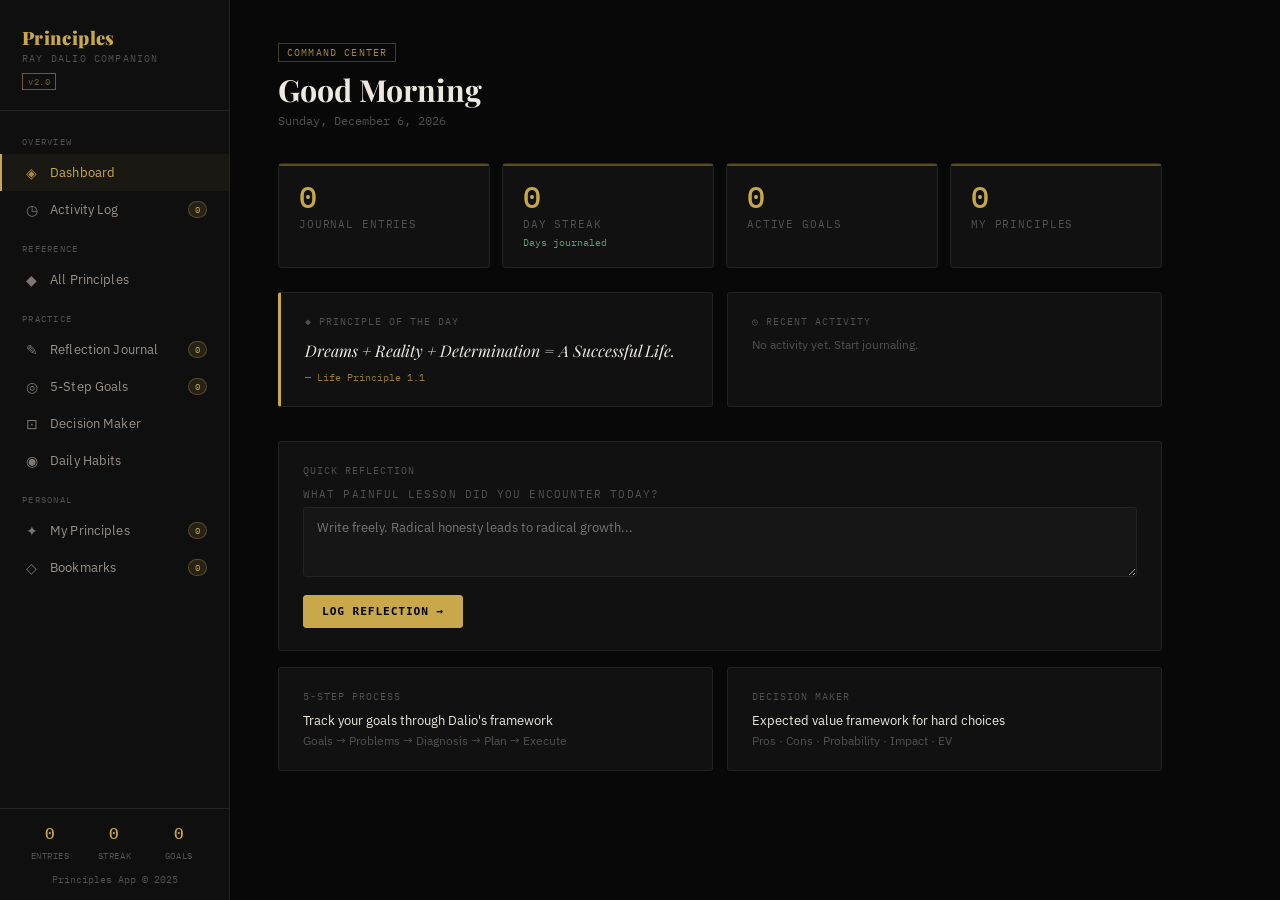
==== commit 0828688c: "Update index.html" ====
--- a/index.html
+++ b/index.html
@@ -3,41 +3,58 @@
 <head>
 <meta charset="UTF-8">
 <meta name="viewport" content="width=device-width, initial-scale=1.0">
-<title>Principles — Ray Dalio Companion</title>
+<title>Principles — Ray Dalio Companion v2</title>
 <link href="https://fonts.googleapis.com/css2?family=Playfair+Display:ital,wght@0,400;0,700;0,900;1,400&family=IBM+Plex+Mono:wght@300;400;500&family=IBM+Plex+Sans:wght@300;400;500;600&display=swap" rel="stylesheet">
 <style>
 :root {
-  --bg: #0d0d0d;
-  --bg2: #141414;
-  --bg3: #1c1c1c;
-  --card: #1a1a1a;
-  --border: #2a2a2a;
+  --bg: #080808;
+  --bg2: #0f0f0f;
+  --bg3: #161616;
+  --card: #111111;
+  --card2: #161616;
+  --border: #232323;
+  --border2: #2e2e2e;
   --gold: #c9a84c;
   --gold2: #e8c472;
-  --gold-dim: rgba(201,168,76,0.15);
-  --text: #e8e4dc;
-  --text2: #a09890;
-  --text3: #5a5550;
+  --gold3: #f0d080;
+  --gold-dim: rgba(201,168,76,0.12);
+  --gold-dim2: rgba(201,168,76,0.06);
+  --text: #ede9e0;
+  --text2: #9a9088;
+  --text3: #525050;
   --red: #c45c4c;
+  --red-dim: rgba(196,92,76,0.12);
   --green: #5a9e6e;
+  --green-dim: rgba(90,158,110,0.12);
   --blue: #4c7ec9;
+  --blue-dim: rgba(76,126,201,0.12);
   --font-serif: 'Playfair Display', Georgia, serif;
   --font-sans: 'IBM Plex Sans', sans-serif;
   --font-mono: 'IBM Plex Mono', monospace;
+  --radius: 3px;
+  --sidebar: 230px;
 }
 * { margin:0; padding:0; box-sizing:border-box; }
-html { font-size:16px; }
+html { font-size:16px; scroll-behavior:smooth; }
 body {
   background: var(--bg);
   color: var(--text);
   font-family: var(--font-sans);
   min-height: 100vh;
   display: flex;
-}
-/* SIDEBAR */
+  overflow: hidden;
+}
+
+/* ═══════════════════ SCROLLBAR ═══════════════════ */
+::-webkit-scrollbar { width: 4px; height: 4px; }
+::-webkit-scrollbar-track { background: transparent; }
+::-webkit-scrollbar-thumb { background: var(--border2); border-radius: 2px; }
+::-webkit-scrollbar-thumb:hover { background: #3a3a3a; }
+
+/* ═══════════════════ SIDEBAR ═══════════════════ */
 .sidebar {
-  width: 220px;
-  min-width: 220px;
+  width: var(--sidebar);
+  min-width: var(--sidebar);
   background: var(--bg2);
   border-right: 1px solid var(--border);
   display: flex;
@@ -46,385 +63,897 @@
   position: sticky;
   top: 0;
   overflow-y: auto;
+  z-index: 100;
+  transition: transform 0.3s ease;
 }
 .sidebar-logo {
-  padding: 28px 24px 20px;
+  padding: 28px 22px 20px;
   border-bottom: 1px solid var(--border);
 }
 .sidebar-logo h1 {
   font-family: var(--font-serif);
-  font-size: 1.2rem;
-  font-weight: 700;
+  font-size: 1.15rem;
+  font-weight: 900;
   color: var(--gold);
   letter-spacing: 0.02em;
-}
-.sidebar-logo p {
-  font-size: 0.7rem;
+  line-height: 1.1;
+}
+.sidebar-logo .sub {
+  font-size: 0.62rem;
   color: var(--text3);
   font-family: var(--font-mono);
-  margin-top: 3px;
-  letter-spacing: 0.08em;
+  margin-top: 4px;
+  letter-spacing: 0.12em;
   text-transform: uppercase;
 }
-.nav { padding: 12px 0; flex: 1; }
+.sidebar-logo .version {
+  display: inline-block;
+  font-size: 0.58rem;
+  font-family: var(--font-mono);
+  color: var(--gold);
+  opacity: 0.5;
+  border: 1px solid currentColor;
+  padding: 1px 5px;
+  margin-top: 8px;
+  letter-spacing: 0.06em;
+}
+.nav { padding: 10px 0; flex: 1; }
+.nav-section-label {
+  font-family: var(--font-mono);
+  font-size: 0.58rem;
+  text-transform: uppercase;
+  letter-spacing: 0.14em;
+  color: var(--text3);
+  padding: 14px 22px 6px;
+}
 .nav-item {
   display: flex;
   align-items: center;
   gap: 10px;
-  padding: 10px 24px;
+  padding: 9px 22px;
   cursor: pointer;
   transition: all 0.15s;
-  font-size: 0.82rem;
+  font-size: 0.8rem;
   color: var(--text2);
   border-left: 2px solid transparent;
   letter-spacing: 0.01em;
+  position: relative;
 }
 .nav-item:hover { background: var(--bg3); color: var(--text); }
-.nav-item.active { color: var(--gold); border-left-color: var(--gold); background: var(--gold-dim); }
-.nav-item .icon { font-size: 1rem; width: 18px; text-align: center; }
+.nav-item.active { color: var(--gold); border-left-color: var(--gold); background: var(--gold-dim2); }
+.nav-item .icon { font-size: 0.9rem; width: 16px; text-align: center; opacity: 0.8; }
+.nav-badge {
+  margin-left: auto;
+  font-family: var(--font-mono);
+  font-size: 0.58rem;
+  background: var(--gold-dim);
+  color: var(--gold);
+  border: 1px solid rgba(201,168,76,0.3);
+  padding: 1px 6px;
+  border-radius: 10px;
+}
 .sidebar-footer {
-  padding: 16px 24px;
+  padding: 14px 22px;
   border-top: 1px solid var(--border);
-  font-size: 0.68rem;
+}
+.sidebar-footer-stats {
+  display: grid;
+  grid-template-columns: 1fr 1fr 1fr;
+  gap: 8px;
+  margin-bottom: 10px;
+}
+.sf-stat {
+  text-align: center;
+}
+.sf-stat .n {
+  font-family: var(--font-mono);
+  font-size: 1rem;
+  color: var(--gold);
+  font-weight: 500;
+  display: block;
+}
+.sf-stat .l {
+  font-size: 0.58rem;
   color: var(--text3);
   font-family: var(--font-mono);
-}
-
-/* MAIN */
-.main { flex: 1; min-height: 100vh; overflow-y: auto; }
-.page { display: none; padding: 40px 48px; max-width: 960px; }
+  text-transform: uppercase;
+  letter-spacing: 0.06em;
+}
+.sf-copy {
+  font-size: 0.62rem;
+  color: var(--text3);
+  font-family: var(--font-mono);
+  text-align: center;
+}
+
+/* ═══════════════════ MAIN ═══════════════════ */
+.main { flex: 1; height: 100vh; overflow-y: auto; }
+.page { display: none; padding: 40px 48px 60px; max-width: 980px; }
 .page.active { display: block; }
 
-/* HEADERS */
-.page-header { margin-bottom: 36px; }
+/* PAGE HEADER */
+.page-header { margin-bottom: 32px; }
+.page-tag {
+  display: inline-block;
+  font-family: var(--font-mono);
+  font-size: 0.6rem;
+  text-transform: uppercase;
+  letter-spacing: 0.12em;
+  color: var(--gold);
+  border: 1px solid rgba(201,168,76,0.4);
+  padding: 2px 8px;
+  margin-bottom: 10px;
+  opacity: 0.8;
+}
 .page-header h2 {
   font-family: var(--font-serif);
-  font-size: 2rem;
+  font-size: 1.9rem;
   font-weight: 700;
   color: var(--text);
   line-height: 1.2;
 }
-.page-header p { font-size: 0.85rem; color: var(--text2); margin-top: 8px; }
-.tag {
-  display: inline-block;
-  font-family: var(--font-mono);
-  font-size: 0.65rem;
-  text-transform: uppercase;
-  letter-spacing: 0.1em;
-  color: var(--gold);
-  border: 1px solid var(--gold);
-  padding: 2px 8px;
-  margin-bottom: 10px;
-  opacity: 0.7;
-}
-
-/* CARDS */
+.page-header p { font-size: 0.82rem; color: var(--text2); margin-top: 8px; line-height: 1.6; }
+
+/* ═══════════════════ CARDS ═══════════════════ */
 .card {
   background: var(--card);
   border: 1px solid var(--border);
-  border-radius: 2px;
-  padding: 24px;
-  margin-bottom: 16px;
-  transition: border-color 0.15s;
-}
-.card:hover { border-color: #3a3a3a; }
+  border-radius: var(--radius);
+  padding: 22px 24px;
+  margin-bottom: 14px;
+  transition: border-color 0.2s;
+}
+.card:hover { border-color: var(--border2); }
 .card-gold { border-left: 3px solid var(--gold); }
+.card-green { border-left: 3px solid var(--green); }
+.card-red { border-left: 3px solid var(--red); }
 .card h3 {
   font-family: var(--font-serif);
-  font-size: 1.05rem;
+  font-size: 1rem;
   font-weight: 700;
   color: var(--text);
   margin-bottom: 8px;
 }
-.card p { font-size: 0.83rem; color: var(--text2); line-height: 1.65; }
+.card p { font-size: 0.82rem; color: var(--text2); line-height: 1.65; }
 .card-meta {
   font-family: var(--font-mono);
-  font-size: 0.65rem;
+  font-size: 0.62rem;
   text-transform: uppercase;
-  letter-spacing: 0.08em;
+  letter-spacing: 0.1em;
   color: var(--text3);
-  margin-bottom: 6px;
-}
-
-/* GRID */
-.grid-2 { display: grid; grid-template-columns: 1fr 1fr; gap: 16px; }
-.grid-3 { display: grid; grid-template-columns: 1fr 1fr 1fr; gap: 16px; }
-
-/* STAT CARDS */
+  margin-bottom: 8px;
+}
+.card-actions {
+  display: flex;
+  gap: 8px;
+  margin-top: 14px;
+  padding-top: 14px;
+  border-top: 1px solid var(--border);
+  flex-wrap: wrap;
+}
+
+/* ═══════════════════ GRID ═══════════════════ */
+.grid-2 { display: grid; grid-template-columns: 1fr 1fr; gap: 14px; }
+.grid-3 { display: grid; grid-template-columns: 1fr 1fr 1fr; gap: 14px; }
+.grid-4 { display: grid; grid-template-columns: 1fr 1fr 1fr 1fr; gap: 12px; }
+
+/* ═══════════════════ STAT CARDS ═══════════════════ */
 .stat-card {
   background: var(--card);
   border: 1px solid var(--border);
-  padding: 20px 24px;
-  border-radius: 2px;
+  padding: 18px 20px;
+  border-radius: var(--radius);
+  position: relative;
+  overflow: hidden;
+}
+.stat-card::before {
+  content: '';
+  position: absolute;
+  top: 0; left: 0; right: 0;
+  height: 2px;
+  background: var(--gold);
+  opacity: 0.4;
 }
 .stat-card .num {
   font-family: var(--font-mono);
-  font-size: 2rem;
+  font-size: 1.9rem;
   font-weight: 500;
   color: var(--gold);
+  line-height: 1;
 }
 .stat-card .lbl {
-  font-size: 0.72rem;
+  font-size: 0.68rem;
   color: var(--text3);
   text-transform: uppercase;
   letter-spacing: 0.08em;
   font-family: var(--font-mono);
+  margin-top: 5px;
+}
+.stat-card .trend {
+  font-size: 0.65rem;
+  font-family: var(--font-mono);
+  color: var(--green);
   margin-top: 4px;
 }
 
-/* QUOTE BLOCK */
+/* ═══════════════════ QUOTE BLOCK ═══════════════════ */
 .quote-block {
-  background: var(--gold-dim);
+  background: var(--gold-dim2);
   border-left: 3px solid var(--gold);
-  padding: 20px 24px;
-  margin: 24px 0;
+  padding: 18px 22px;
+  margin: 20px 0;
   font-family: var(--font-serif);
   font-style: italic;
-  font-size: 1.05rem;
+  font-size: 1rem;
   color: var(--text);
-  line-height: 1.6;
-  border-radius: 0 2px 2px 0;
-}
-
-/* PRINCIPLE LIST */
-.principle-section { margin-bottom: 32px; }
-.principle-section-title {
+  line-height: 1.65;
+  border-radius: 0 var(--radius) var(--radius) 0;
+}
+.quote-source {
+  font-family: var(--font-mono);
+  font-size: 0.65rem;
+  color: var(--gold);
+  margin-top: 8px;
+  font-style: normal;
+  opacity: 0.7;
+}
+
+/* ═══════════════════ FORMS ═══════════════════ */
+input, textarea, select {
+  background: var(--bg3);
+  border: 1px solid var(--border);
+  color: var(--text);
+  font-family: var(--font-sans);
+  font-size: 0.84rem;
+  padding: 10px 13px;
+  border-radius: var(--radius);
+  outline: none;
+  width: 100%;
+  transition: border-color 0.2s, background 0.2s;
+}
+input:focus, textarea:focus, select:focus {
+  border-color: var(--gold);
+  background: var(--bg2);
+}
+textarea { resize: vertical; min-height: 80px; }
+label {
+  display: block;
+  font-size: 0.68rem;
+  text-transform: uppercase;
+  letter-spacing: 0.1em;
+  font-family: var(--font-mono);
+  color: var(--text3);
+  margin-bottom: 6px;
+}
+.field { margin-bottom: 14px; }
+.field-row { display: grid; grid-template-columns: 1fr 1fr; gap: 14px; margin-bottom: 14px; }
+.field-hint {
+  font-size: 0.68rem;
+  color: var(--text3);
+  font-family: var(--font-mono);
+  margin-top: 4px;
+}
+select option { background: var(--bg3); }
+
+/* ═══════════════════ BUTTONS ═══════════════════ */
+.btn {
+  display: inline-flex;
+  align-items: center;
+  gap: 6px;
+  padding: 9px 18px;
   font-family: var(--font-mono);
   font-size: 0.7rem;
   text-transform: uppercase;
-  letter-spacing: 0.12em;
+  letter-spacing: 0.08em;
+  border: 1px solid var(--border2);
+  background: transparent;
+  color: var(--text2);
+  cursor: pointer;
+  transition: all 0.15s;
+  border-radius: var(--radius);
+  white-space: nowrap;
+}
+.btn:hover { border-color: var(--gold); color: var(--gold); background: var(--gold-dim2); }
+.btn-gold {
+  background: var(--gold);
+  color: var(--bg);
+  border-color: var(--gold);
+  font-weight: 600;
+  color: #000;
+}
+.btn-gold:hover { background: var(--gold2); border-color: var(--gold2); color: #000; }
+.btn-danger { border-color: rgba(196,92,76,0.4); color: var(--red); }
+.btn-danger:hover { background: var(--red); color: white; border-color: var(--red); }
+.btn-ghost { border-color: transparent; color: var(--text3); }
+.btn-ghost:hover { color: var(--text); border-color: var(--border2); background: var(--bg3); }
+.btn-sm { padding: 5px 10px; font-size: 0.62rem; }
+.btn-icon { padding: 7px 9px; }
+.btn-group { display: flex; gap: 8px; flex-wrap: wrap; }
+
+/* ═══════════════════ PRINCIPLE LIST ═══════════════════ */
+.principle-section { margin-bottom: 28px; }
+.principle-section-title {
+  font-family: var(--font-mono);
+  font-size: 0.66rem;
+  text-transform: uppercase;
+  letter-spacing: 0.14em;
   color: var(--gold);
-  margin-bottom: 16px;
+  margin-bottom: 14px;
   padding-bottom: 8px;
   border-bottom: 1px solid var(--gold-dim);
+  display: flex;
+  align-items: center;
+  gap: 8px;
 }
 .principle-item {
   background: var(--card);
   border: 1px solid var(--border);
-  padding: 16px 20px;
-  margin-bottom: 8px;
+  padding: 14px 18px;
+  margin-bottom: 6px;
   cursor: pointer;
   transition: all 0.15s;
-  border-radius: 2px;
-}
-.principle-item:hover { border-color: var(--gold); background: #1f1f1f; }
-.principle-item.expanded { border-color: var(--gold); }
+  border-radius: var(--radius);
+}
+.principle-item:hover { border-color: var(--border2); background: var(--card2); }
+.principle-item.expanded { border-color: rgba(201,168,76,0.4); background: var(--card2); }
 .pi-header { display: flex; align-items: flex-start; gap: 12px; }
 .pi-num {
   font-family: var(--font-mono);
-  font-size: 0.72rem;
+  font-size: 0.68rem;
   color: var(--gold);
-  min-width: 40px;
+  min-width: 36px;
   margin-top: 2px;
-  opacity: 0.8;
+  opacity: 0.7;
 }
 .pi-title {
-  font-size: 0.88rem;
+  font-size: 0.86rem;
   color: var(--text);
   font-weight: 500;
   line-height: 1.4;
   flex: 1;
 }
-.pi-toggle { color: var(--text3); font-size: 0.8rem; margin-left: auto; transition: transform 0.2s; }
+.pi-toggle { color: var(--text3); font-size: 0.75rem; margin-left: 8px; transition: transform 0.2s; flex-shrink: 0; }
 .pi-body {
   display: none;
   margin-top: 12px;
   padding-top: 12px;
   border-top: 1px solid var(--border);
-  font-size: 0.81rem;
-  color: var(--text2);
-  line-height: 1.7;
 }
 .pi-body.show { display: block; }
 .pi-sub {
-  margin: 8px 0 4px 0;
+  display: flex;
+  gap: 10px;
+  align-items: flex-start;
+  padding: 7px 0;
+  border-bottom: 1px solid var(--border);
+}
+.pi-sub:last-child { border-bottom: none; }
+.pi-sub-letter {
+  font-family: var(--font-mono);
+  font-size: 0.65rem;
+  color: var(--gold);
+  opacity: 0.6;
+  min-width: 28px;
+  margin-top: 2px;
+}
+.pi-sub-text {
+  font-size: 0.81rem;
+  color: var(--text);
+  font-weight: 500;
+  line-height: 1.4;
+}
+.pi-sub-detail {
+  font-size: 0.76rem;
+  color: var(--text2);
+  line-height: 1.6;
+  margin-top: 3px;
+}
+.pi-bookmark {
+  margin-left: auto;
+  font-size: 0.8rem;
+  color: var(--text3);
+  cursor: pointer;
+  transition: color 0.15s;
+  padding: 2px;
+}
+.pi-bookmark.bookmarked { color: var(--gold); }
+.pi-bookmark:hover { color: var(--gold); }
+
+/* ═══════════════════ JOURNAL ENTRIES ═══════════════════ */
+.journal-entry {
+  background: var(--card);
+  border: 1px solid var(--border);
+  border-radius: var(--radius);
+  padding: 20px 22px;
+  margin-bottom: 10px;
+  transition: all 0.15s;
+}
+.journal-entry:hover { border-color: var(--border2); }
+.je-header { display: flex; align-items: flex-start; justify-content: space-between; margin-bottom: 10px; gap: 12px; }
+.je-meta { display: flex; flex-direction: column; gap: 2px; }
+.je-date { font-family: var(--font-mono); font-size: 0.64rem; color: var(--text3); }
+.je-pain { font-size: 0.9rem; font-weight: 600; color: var(--text); line-height: 1.3; }
+.je-root { font-size: 0.8rem; color: var(--text2); line-height: 1.6; margin-bottom: 8px; }
+.je-reflection { font-size: 0.82rem; color: var(--text2); line-height: 1.65; }
+.je-progress {
+  margin-top: 10px;
+  padding: 8px 12px;
+  background: var(--green-dim);
+  border-left: 2px solid var(--green);
+  font-size: 0.78rem;
+  color: var(--green);
+  border-radius: 0 var(--radius) var(--radius) 0;
+}
+.je-tags { display: flex; flex-wrap: wrap; gap: 5px; margin-top: 10px; }
+.je-tag {
+  font-family: var(--font-mono);
+  font-size: 0.6rem;
+  text-transform: uppercase;
+  letter-spacing: 0.06em;
+  padding: 2px 8px;
+  border: 1px solid var(--border2);
+  color: var(--text3);
+  border-radius: 20px;
+  cursor: pointer;
+  transition: all 0.15s;
+}
+.je-tag:hover { border-color: var(--gold); color: var(--gold); }
+.je-actions { display: flex; gap: 6px; flex-shrink: 0; }
+.je-expandable { display: none; }
+.je-expandable.open { display: block; }
+.je-expand-btn {
+  font-family: var(--font-mono);
+  font-size: 0.64rem;
+  color: var(--text3);
+  cursor: pointer;
+  display: flex;
+  align-items: center;
+  gap: 4px;
+  margin-top: 8px;
+  transition: color 0.15s;
+}
+.je-expand-btn:hover { color: var(--gold); }
+
+/* ═══════════════════ GOAL / 5-STEP ═══════════════════ */
+.goal-card {
+  background: var(--card);
+  border: 1px solid var(--border);
+  border-radius: var(--radius);
+  margin-bottom: 16px;
+  overflow: hidden;
+}
+.goal-header {
+  display: flex;
+  align-items: center;
+  gap: 14px;
+  padding: 16px 20px;
+  cursor: pointer;
+  transition: background 0.15s;
+}
+.goal-header:hover { background: var(--card2); }
+.goal-status-dot {
+  width: 8px; height: 8px;
+  border-radius: 50%;
+  flex-shrink: 0;
+  background: var(--text3);
+}
+.goal-status-dot.active { background: var(--gold); box-shadow: 0 0 6px rgba(201,168,76,0.4); }
+.goal-status-dot.done { background: var(--green); }
+.goal-title-wrap { flex: 1; }
+.goal-title { font-size: 0.9rem; font-weight: 600; color: var(--text); }
+.goal-sub { font-size: 0.72rem; color: var(--text3); font-family: var(--font-mono); margin-top: 2px; }
+.goal-progress-bar { height: 3px; background: var(--bg3); }
+.goal-progress-fill { height: 100%; background: var(--gold); transition: width 0.4s ease; }
+.goal-body { display: none; padding: 20px; border-top: 1px solid var(--border); }
+.goal-body.open { display: block; }
+.step-card {
+  background: var(--bg3);
+  border: 1px solid var(--border);
+  border-radius: var(--radius);
+  padding: 14px 18px;
+  margin-bottom: 8px;
+  transition: all 0.15s;
+}
+.step-card.done { border-color: rgba(90,158,110,0.4); opacity: 0.75; }
+.step-card.step-active { border-color: rgba(201,168,76,0.4); }
+.step-header { display: flex; align-items: center; gap: 12px; }
+.step-num {
+  width: 28px; height: 28px;
+  border: 1.5px solid var(--border2);
+  border-radius: 50%;
+  display: flex; align-items: center; justify-content: center;
+  font-family: var(--font-mono);
+  font-size: 0.72rem;
+  font-weight: 500;
+  color: var(--text2);
+  flex-shrink: 0;
+  transition: all 0.2s;
+}
+.step-card.done .step-num { border-color: var(--green); color: var(--green); background: var(--green-dim); }
+.step-card.step-active .step-num { border-color: var(--gold); color: var(--gold); background: var(--gold-dim); }
+.step-info { flex: 1; }
+.step-title { font-weight: 500; font-size: 0.84rem; }
+.step-desc { font-size: 0.74rem; color: var(--text3); margin-top: 2px; }
+.step-body { display: none; margin-top: 12px; padding-top: 12px; border-top: 1px solid var(--border); }
+.step-body.show { display: block; }
+
+/* ═══════════════════ DECISION TOOL ═══════════════════ */
+.decision-option {
+  background: var(--card);
+  border: 1px solid var(--border);
+  border-radius: var(--radius);
+  padding: 18px;
+  margin-bottom: 10px;
+  position: relative;
+}
+.decision-option h4 { font-size: 0.88rem; margin-bottom: 12px; }
+.pros-cons { display: grid; grid-template-columns: 1fr 1fr; gap: 10px; }
+.pc-list { font-size: 0.78rem; color: var(--text2); }
+.pc-title {
+  font-family: var(--font-mono);
+  font-size: 0.62rem;
+  letter-spacing: 0.08em;
+  text-transform: uppercase;
+  margin-bottom: 6px;
+}
+.pros .pc-title { color: var(--green); }
+.cons .pc-title { color: var(--red); }
+.ev-result-row {
+  display: flex;
+  align-items: center;
+  gap: 12px;
+  padding: 8px 0;
+  border-bottom: 1px solid var(--border);
+}
+.ev-rank { font-family: var(--font-mono); font-size: 0.8rem; color: var(--text3); width: 20px; }
+.ev-name { flex: 1; font-size: 0.84rem; }
+.ev-bar-wrap { width: 80px; height: 4px; background: var(--bg3); border-radius: 2px; }
+.ev-bar { height: 100%; background: var(--gold); border-radius: 2px; transition: width 0.4s; }
+.ev-value { font-family: var(--font-mono); font-size: 0.75rem; color: var(--gold); width: 50px; text-align: right; }
+
+/* ═══════════════════ HABITS ═══════════════════ */
+.habit-card {
+  background: var(--card);
+  border: 1px solid var(--border);
+  border-radius: var(--radius);
+  padding: 14px 18px;
+  margin-bottom: 8px;
+  cursor: pointer;
+  transition: all 0.15s;
+  display: flex;
+  align-items: center;
+  gap: 14px;
+}
+.habit-card:hover { border-color: var(--border2); }
+.habit-card.done { border-color: rgba(201,168,76,0.3); background: var(--gold-dim2); }
+.habit-check {
+  width: 22px; height: 22px;
+  border: 1.5px solid var(--border2);
+  border-radius: 50%;
+  display: flex; align-items: center; justify-content: center;
+  font-size: 0.72rem;
+  color: transparent;
+  flex-shrink: 0;
+  transition: all 0.2s;
+}
+.habit-card.done .habit-check {
+  border-color: var(--gold);
+  background: var(--gold-dim);
+  color: var(--gold);
+}
+.habit-text { font-size: 0.84rem; font-weight: 500; flex: 1; }
+.habit-detail { font-size: 0.72rem; color: var(--text3); margin-top: 2px; }
+.habit-streak { font-family: var(--font-mono); font-size: 0.65rem; color: var(--text3); flex-shrink: 0; }
+.habit-history-dots { display: flex; gap: 3px; }
+.hd { width: 6px; height: 6px; border-radius: 50%; background: var(--border2); }
+.hd.done { background: var(--gold); }
+
+/* ═══════════════════ MY PRINCIPLES ═══════════════════ */
+.my-principle {
+  display: flex;
+  gap: 14px;
+  background: var(--card);
+  border: 1px solid var(--border);
+  border-radius: var(--radius);
+  padding: 16px 18px;
+  margin-bottom: 8px;
+  transition: all 0.15s;
+}
+.my-principle:hover { border-color: var(--border2); }
+.mp-bullet { color: var(--gold); font-family: var(--font-mono); font-size: 0.8rem; flex-shrink: 0; margin-top: 2px; }
+.mp-body { flex: 1; min-width: 0; }
+.mp-text { font-size: 0.88rem; font-weight: 600; color: var(--text); line-height: 1.4; }
+.mp-desc { font-size: 0.78rem; color: var(--text2); line-height: 1.6; margin-top: 5px; }
+.mp-meta { display: flex; align-items: center; gap: 8px; margin-top: 8px; }
+.mp-date { font-family: var(--font-mono); font-size: 0.6rem; color: var(--text3); }
+.mp-cat-badge {
+  font-family: var(--font-mono);
+  font-size: 0.58rem;
+  text-transform: uppercase;
+  letter-spacing: 0.06em;
+  padding: 1px 6px;
+  border: 1px solid var(--border2);
+  color: var(--text3);
+  border-radius: 10px;
+}
+.mp-actions { display: flex; gap: 6px; flex-shrink: 0; }
+
+/* ═══════════════════ HISTORY LOG ═══════════════════ */
+.history-item {
+  display: flex;
+  gap: 14px;
+  padding: 12px 0;
+  border-bottom: 1px solid var(--border);
+}
+.history-item:last-child { border-bottom: none; }
+.hi-dot {
+  width: 8px; height: 8px;
+  border-radius: 50%;
+  background: var(--gold);
+  flex-shrink: 0;
+  margin-top: 5px;
+}
+.hi-dot.journal { background: var(--blue); }
+.hi-dot.goal { background: var(--green); }
+.hi-dot.principle { background: var(--gold); }
+.hi-dot.decision { background: var(--red); }
+.hi-body { flex: 1; min-width: 0; }
+.hi-title { font-size: 0.82rem; color: var(--text); font-weight: 500; }
+.hi-meta { font-family: var(--font-mono); font-size: 0.62rem; color: var(--text3); margin-top: 2px; }
+.hi-type-badge {
+  font-family: var(--font-mono);
+  font-size: 0.58rem;
+  text-transform: uppercase;
+  letter-spacing: 0.06em;
+  padding: 1px 6px;
+  border-radius: 2px;
+  flex-shrink: 0;
+}
+.hi-type-badge.journal { background: var(--blue-dim); color: var(--blue); }
+.hi-type-badge.goal { background: var(--green-dim); color: var(--green); }
+.hi-type-badge.principle { background: var(--gold-dim); color: var(--gold); }
+.hi-type-badge.decision { background: var(--red-dim); color: var(--red); }
+
+/* ═══════════════════ MODAL ═══════════════════ */
+.modal-overlay {
+  position: fixed;
+  inset: 0;
+  background: rgba(0,0,0,0.85);
+  z-index: 1000;
+  display: none;
+  align-items: center;
+  justify-content: center;
+  padding: 20px;
+  backdrop-filter: blur(4px);
+}
+.modal-overlay.open { display: flex; }
+.modal {
+  background: var(--bg2);
+  border: 1px solid var(--border2);
+  border-radius: var(--radius);
+  width: 100%;
+  max-width: 560px;
+  max-height: 90vh;
+  overflow-y: auto;
+}
+.modal-header {
+  display: flex;
+  align-items: center;
+  justify-content: space-between;
+  padding: 20px 24px 16px;
+  border-bottom: 1px solid var(--border);
+}
+.modal-header h3 {
+  font-family: var(--font-serif);
+  font-size: 1.1rem;
+  font-weight: 700;
+  color: var(--text);
+}
+.modal-body { padding: 20px 24px; }
+.modal-footer {
   display: flex;
   gap: 8px;
-  align-items: flex-start;
-}
-.pi-sub-letter {
-  font-family: var(--font-mono);
-  font-size: 0.7rem;
-  color: var(--gold);
-  opacity: 0.7;
-  min-width: 16px;
-  margin-top: 1px;
-}
-
-/* FORMS & INPUTS */
-input, textarea, select {
-  background: var(--bg3);
-  border: 1px solid var(--border);
-  color: var(--text);
-  font-family: var(--font-sans);
+  justify-content: flex-end;
+  padding: 14px 24px 20px;
+  border-top: 1px solid var(--border);
+}
+
+/* ═══════════════════ SEARCH BAR ═══════════════════ */
+.search-bar {
+  position: relative;
+  margin-bottom: 20px;
+}
+.search-bar input {
+  padding-left: 36px;
+}
+.search-icon {
+  position: absolute;
+  left: 12px;
+  top: 50%;
+  transform: translateY(-50%);
+  color: var(--text3);
   font-size: 0.85rem;
-  padding: 10px 14px;
-  border-radius: 2px;
-  outline: none;
-  width: 100%;
-  transition: border-color 0.15s;
-}
-input:focus, textarea:focus, select:focus { border-color: var(--gold); }
-textarea { resize: vertical; min-height: 80px; }
-label {
-  display: block;
-  font-size: 0.72rem;
-  text-transform: uppercase;
-  letter-spacing: 0.08em;
-  font-family: var(--font-mono);
-  color: var(--text3);
-  margin-bottom: 6px;
-}
-.field { margin-bottom: 16px; }
-
-/* BUTTONS */
-.btn {
+}
+
+/* ═══════════════════ FILTER TABS ═══════════════════ */
+.filter-tabs {
+  display: flex;
+  gap: 6px;
+  flex-wrap: wrap;
+  margin-bottom: 20px;
+}
+.filter-tab {
   display: inline-flex;
   align-items: center;
-  gap: 6px;
-  padding: 10px 20px;
-  font-family: var(--font-mono);
-  font-size: 0.75rem;
+  gap: 5px;
+  padding: 6px 12px;
+  font-family: var(--font-mono);
+  font-size: 0.68rem;
   text-transform: uppercase;
   letter-spacing: 0.08em;
   border: 1px solid var(--border);
   background: transparent;
-  color: var(--text);
+  color: var(--text3);
   cursor: pointer;
   transition: all 0.15s;
-  border-radius: 2px;
-}
-.btn:hover { border-color: var(--gold); color: var(--gold); }
-.btn-gold {
-  background: var(--gold);
-  color: var(--bg);
+  border-radius: 20px;
+}
+.filter-tab:hover { border-color: var(--border2); color: var(--text2); }
+.filter-tab.active { border-color: var(--gold); color: var(--gold); background: var(--gold-dim2); }
+.filter-count {
+  background: var(--bg3);
+  border-radius: 10px;
+  padding: 0 5px;
+  font-size: 0.6rem;
+}
+.filter-tab.active .filter-count { background: var(--gold-dim); }
+
+/* ═══════════════════ METER ═══════════════════ */
+.meter-wrap { margin: 10px 0; }
+.meter-label { display: flex; justify-content: space-between; font-size: 0.68rem; color: var(--text3); font-family: var(--font-mono); margin-bottom: 6px; }
+.meter { height: 3px; background: var(--bg3); border-radius: 2px; overflow: hidden; }
+.meter-fill { height: 100%; background: linear-gradient(90deg, var(--gold), var(--gold2)); border-radius: 2px; transition: width 0.5s cubic-bezier(0.4,0,0.2,1); }
+.meter-fill.green { background: var(--green); }
+
+/* ═══════════════════ CHECKLIST ═══════════════════ */
+.checklist-item {
+  display: flex;
+  align-items: flex-start;
+  gap: 12px;
+  padding: 10px 0;
+  border-bottom: 1px solid var(--border);
+  cursor: pointer;
+  transition: all 0.15s;
+}
+.checklist-item:last-child { border-bottom: none; }
+.checklist-item:hover { padding-left: 4px; }
+.check-box {
+  width: 18px; height: 18px;
+  border: 1.5px solid var(--border2);
+  border-radius: 3px;
+  display: flex; align-items: center; justify-content: center;
+  font-size: 0.65rem;
+  color: transparent;
+  flex-shrink: 0;
+  margin-top: 1px;
+  transition: all 0.15s;
+}
+.checklist-item.checked .check-box {
+  background: var(--gold-dim);
   border-color: var(--gold);
-  font-weight: 500;
-}
-.btn-gold:hover { background: var(--gold2); border-color: var(--gold2); color: var(--bg); }
-.btn-danger { border-color: var(--red); color: var(--red); }
-.btn-danger:hover { background: var(--red); color: white; }
-.btn-sm { padding: 6px 12px; font-size: 0.68rem; }
-
-/* STEP TRACKER */
-.step-card {
+  color: var(--gold);
+}
+.check-text { font-size: 0.81rem; color: var(--text2); line-height: 1.5; }
+.checklist-item.checked .check-text { color: var(--text3); text-decoration: line-through; }
+
+/* ═══════════════════ DIVIDER ═══════════════════ */
+.divider { border: none; border-top: 1px solid var(--border); margin: 20px 0; }
+.divider-label {
+  display: flex;
+  align-items: center;
+  gap: 12px;
+  margin: 20px 0;
+}
+.divider-label span {
+  font-family: var(--font-mono);
+  font-size: 0.64rem;
+  text-transform: uppercase;
+  letter-spacing: 0.1em;
+  color: var(--text3);
+  white-space: nowrap;
+}
+.divider-label::before, .divider-label::after {
+  content: '';
+  flex: 1;
+  height: 1px;
+  background: var(--border);
+}
+
+/* ═══════════════════ TOAST ═══════════════════ */
+.toast {
+  position: fixed;
+  bottom: 24px;
+  right: 24px;
+  background: var(--card2);
+  border: 1px solid var(--border2);
+  color: var(--text);
+  padding: 11px 18px;
+  font-family: var(--font-mono);
+  font-size: 0.72rem;
+  letter-spacing: 0.03em;
+  border-radius: var(--radius);
+  z-index: 9999;
+  opacity: 0;
+  transform: translateY(8px);
+  transition: all 0.25s ease;
+  pointer-events: none;
+  max-width: 300px;
+  box-shadow: 0 4px 20px rgba(0,0,0,0.5);
+}
+.toast.show { opacity: 1; transform: translateY(0); }
+.toast.success { border-color: rgba(90,158,110,0.5); }
+.toast.error { border-color: rgba(196,92,76,0.5); }
+
+/* ═══════════════════ EMPTY STATE ═══════════════════ */
+.empty-state {
+  text-align: center;
+  padding: 48px 24px;
+  color: var(--text3);
+}
+.empty-icon { font-size: 2rem; margin-bottom: 12px; opacity: 0.4; }
+.empty-state p { font-size: 0.82rem; line-height: 1.6; }
+.empty-state .empty-hint {
+  font-family: var(--font-mono);
+  font-size: 0.68rem;
+  color: var(--text3);
+  margin-top: 8px;
+  opacity: 0.6;
+}
+
+/* ═══════════════════ BREADCRUMB ═══════════════════ */
+.breadcrumb {
+  font-family: var(--font-mono);
+  font-size: 0.64rem;
+  color: var(--text3);
+  margin-bottom: 20px;
+  display: flex;
+  align-items: center;
+  gap: 6px;
+}
+
+/* ═══════════════════ INSIGHT CARDS ═══════════════════ */
+.insight-strip {
+  display: flex;
+  gap: 10px;
+  overflow-x: auto;
+  padding-bottom: 4px;
+  margin-bottom: 20px;
+}
+.insight-card {
   background: var(--card);
   border: 1px solid var(--border);
-  border-radius: 2px;
-  padding: 20px 24px;
-  margin-bottom: 12px;
-  transition: all 0.15s;
-}
-.step-card.done { border-color: var(--green); opacity: 0.7; }
-.step-card.active-step { border-color: var(--gold); }
-.step-header { display: flex; align-items: center; gap: 14px; }
-.step-num {
-  width: 32px; height: 32px;
-  border: 2px solid var(--border);
-  border-radius: 50%;
-  display: flex; align-items: center; justify-content: center;
-  font-family: var(--font-mono);
-  font-size: 0.8rem;
-  font-weight: 500;
-  color: var(--text2);
+  border-radius: var(--radius);
+  padding: 12px 16px;
   flex-shrink: 0;
-  transition: all 0.2s;
-}
-.step-card.done .step-num { border-color: var(--green); color: var(--green); background: rgba(90,158,110,0.1); }
-.step-card.active-step .step-num { border-color: var(--gold); color: var(--gold); background: var(--gold-dim); }
-.step-info { flex: 1; }
-.step-title { font-weight: 500; font-size: 0.9rem; }
-.step-desc { font-size: 0.78rem; color: var(--text3); margin-top: 2px; }
-.step-body { display: none; margin-top: 16px; padding-top: 16px; border-top: 1px solid var(--border); }
-.step-body.show { display: block; }
-
-/* JOURNAL */
-.journal-entry {
-  background: var(--card);
-  border: 1px solid var(--border);
-  border-radius: 2px;
-  padding: 20px 24px;
-  margin-bottom: 12px;
-}
-.je-header { display: flex; align-items: flex-start; justify-content: space-between; margin-bottom: 12px; }
-.je-date { font-family: var(--font-mono); font-size: 0.68rem; color: var(--text3); }
-.je-pain { font-size: 0.85rem; font-weight: 600; color: var(--red); margin-bottom: 8px; }
-.je-reflection { font-size: 0.83rem; color: var(--text2); line-height: 1.6; }
-.je-progress {
-  margin-top: 10px;
-  padding: 8px 12px;
-  background: rgba(90,158,110,0.1);
-  border-left: 2px solid var(--green);
-  font-size: 0.8rem;
-  color: var(--green);
-}
-.je-tags { display: flex; flex-wrap: wrap; gap: 6px; margin-top: 10px; }
-.je-tag {
-  font-family: var(--font-mono);
-  font-size: 0.62rem;
-  text-transform: uppercase;
-  letter-spacing: 0.06em;
-  padding: 2px 8px;
-  border: 1px solid var(--border);
-  color: var(--text3);
-  border-radius: 20px;
-}
-
-/* DECISION TOOL */
-.decision-option {
-  background: var(--card);
-  border: 1px solid var(--border);
-  border-radius: 2px;
-  padding: 20px;
-  margin-bottom: 12px;
-  position: relative;
-}
-.decision-option h4 { font-size: 0.9rem; margin-bottom: 12px; }
-.pros-cons { display: grid; grid-template-columns: 1fr 1fr; gap: 12px; }
-.pc-list { font-size: 0.78rem; color: var(--text2); }
-.pc-list .pc-title {
-  font-family: var(--font-mono);
-  font-size: 0.65rem;
-  letter-spacing: 0.08em;
-  text-transform: uppercase;
-  margin-bottom: 6px;
-}
-.pc-list.pros .pc-title { color: var(--green); }
-.pc-list.cons .pc-title { color: var(--red); }
-.pc-item { display: flex; gap: 6px; margin-bottom: 4px; align-items: flex-start; }
-.pc-dot { margin-top: 4px; width: 4px; height: 4px; border-radius: 50%; flex-shrink: 0; }
-.pros .pc-dot { background: var(--green); }
-.cons .pc-dot { background: var(--red); }
-
-/* METER */
-.meter-wrap { margin: 12px 0; }
-.meter-label { display: flex; justify-content: space-between; font-size: 0.72rem; color: var(--text3); font-family: var(--font-mono); margin-bottom: 6px; }
-.meter {
-  height: 4px;
-  background: var(--bg3);
-  border-radius: 2px;
-  overflow: hidden;
-}
-.meter-fill {
-  height: 100%;
-  background: var(--gold);
-  border-radius: 2px;
-  transition: width 0.4s ease;
-}
-
-/* TOGGLE SWITCH */
+  min-width: 200px;
+}
+.insight-label { font-family: var(--font-mono); font-size: 0.6rem; text-transform: uppercase; letter-spacing: 0.1em; color: var(--text3); margin-bottom: 4px; }
+.insight-value { font-family: var(--font-mono); font-size: 1.4rem; color: var(--gold); }
+.insight-sub { font-size: 0.72rem; color: var(--text3); margin-top: 3px; }
+
+/* ═══════════════════ TOGGLE ROW ═══════════════════ */
 .toggle-row {
   display: flex;
   align-items: center;
   justify-content: space-between;
   padding: 12px 0;
   border-bottom: 1px solid var(--border);
-  font-size: 0.83rem;
+  font-size: 0.82rem;
 }
 .toggle {
   position: relative;
-  width: 36px;
-  height: 20px;
+  width: 34px;
+  height: 18px;
   cursor: pointer;
 }
 .toggle input { display: none; }
@@ -442,348 +971,334 @@
   left: 3px;
   top: 50%;
   transform: translateY(-50%);
-  width: 12px;
-  height: 12px;
+  width: 10px;
+  height: 10px;
   border-radius: 50%;
   background: var(--text3);
   transition: all 0.2s;
 }
 .toggle input:checked + .toggle-slider { background: var(--gold-dim); border-color: var(--gold); }
-.toggle input:checked + .toggle-slider::after { left: 19px; background: var(--gold); }
-
-/* DIVIDER */
-.divider { border: none; border-top: 1px solid var(--border); margin: 24px 0; }
-
-/* SCROLLBAR */
-::-webkit-scrollbar { width: 4px; }
-::-webkit-scrollbar-track { background: var(--bg); }
-::-webkit-scrollbar-thumb { background: var(--border); border-radius: 2px; }
-::-webkit-scrollbar-thumb:hover { background: #3a3a3a; }
-
-/* TOAST */
-.toast {
-  position: fixed;
-  bottom: 24px;
-  right: 24px;
-  background: var(--card);
-  border: 1px solid var(--gold);
-  padding: 12px 20px;
-  font-size: 0.82rem;
-  border-radius: 2px;
-  z-index: 999;
-  opacity: 0;
-  transform: translateY(10px);
-  transition: all 0.3s;
-  font-family: var(--font-mono);
-  max-width: 300px;
-}
-.toast.show { opacity: 1; transform: translateY(0); }
-
-/* BADGES */
-.badge {
-  display: inline-block;
-  font-family: var(--font-mono);
-  font-size: 0.62rem;
-  text-transform: uppercase;
-  letter-spacing: 0.06em;
-  padding: 2px 8px;
-  border-radius: 2px;
-  font-weight: 500;
-}
-.badge-life { background: rgba(201,168,76,0.15); color: var(--gold); }
-.badge-work { background: rgba(76,126,201,0.15); color: var(--blue); }
-
-/* CHECKLIST */
-.checklist-item {
-  display: flex;
-  align-items: flex-start;
-  gap: 12px;
-  padding: 10px 0;
-  border-bottom: 1px solid var(--border);
-  font-size: 0.83rem;
-  cursor: pointer;
-  transition: color 0.15s;
-}
-.checklist-item:hover { color: var(--gold); }
-.check-box {
-  width: 18px; height: 18px;
-  border: 1px solid var(--border);
-  border-radius: 2px;
-  display: flex; align-items: center; justify-content: center;
-  flex-shrink: 0;
-  margin-top: 1px;
-  font-size: 0.7rem;
-  transition: all 0.15s;
-}
-.checklist-item.checked .check-box {
-  background: var(--gold-dim);
-  border-color: var(--gold);
-  color: var(--gold);
-}
-.checklist-item.checked .check-text { text-decoration: line-through; color: var(--text3); }
-
-/* DAILY PRINCIPLE */
-.daily-principle {
-  background: linear-gradient(135deg, #1a1a14, #1a1710);
-  border: 1px solid rgba(201,168,76,0.3);
-  border-radius: 2px;
-  padding: 32px 36px;
-  margin-bottom: 28px;
-  position: relative;
-  overflow: hidden;
-}
-.daily-principle::before {
-  content: '"';
-  position: absolute;
-  top: -10px;
-  left: 24px;
-  font-family: var(--font-serif);
-  font-size: 8rem;
-  color: var(--gold);
-  opacity: 0.08;
-  line-height: 1;
-}
-.dp-tag { font-family: var(--font-mono); font-size: 0.65rem; text-transform: uppercase; letter-spacing: 0.12em; color: var(--gold); opacity: 0.7; margin-bottom: 14px; }
-.dp-text {
-  font-family: var(--font-serif);
-  font-size: 1.3rem;
-  line-height: 1.55;
-  font-style: italic;
-  color: var(--text);
-  position: relative;
-}
-.dp-source { margin-top: 14px; font-size: 0.75rem; color: var(--text3); font-family: var(--font-mono); }
-
-/* My principles custom */
-.my-principle {
-  background: var(--card);
-  border: 1px solid var(--border);
-  border-radius: 2px;
-  padding: 16px 20px;
-  margin-bottom: 8px;
-  display: flex;
-  gap: 14px;
-  align-items: flex-start;
-}
-.mp-body { flex: 1; }
-.mp-text { font-size: 0.85rem; font-weight: 500; margin-bottom: 4px; }
-.mp-desc { font-size: 0.78rem; color: var(--text3); line-height: 1.5; }
-.mp-actions { display: flex; gap: 6px; }
-
-/* ANIMATIONS */
+.toggle input:checked + .toggle-slider::after { left: 18px; background: var(--gold); }
+
+/* ═══════════════════ RESPONSIVE ═══════════════════ */
+@media (max-width: 768px) {
+  :root { --sidebar: 200px; }
+  .page { padding: 24px 20px 48px; }
+  .grid-2, .grid-3, .grid-4 { grid-template-columns: 1fr; }
+  .field-row { grid-template-columns: 1fr; }
+  .pros-cons { grid-template-columns: 1fr; }
+  .grid-2.keep-2 { grid-template-columns: 1fr 1fr; }
+}
+
+/* ═══════════════════ ANIMATIONS ═══════════════════ */
 @keyframes fadeIn {
-  from { opacity: 0; transform: translateY(8px); }
+  from { opacity: 0; transform: translateY(6px); }
   to { opacity: 1; transform: translateY(0); }
 }
-.page.active { animation: fadeIn 0.25s ease; }
-
-/* RESPONSIVE */
-@media (max-width: 768px) {
-  .sidebar { width: 60px; min-width: 60px; }
-  .sidebar-logo, .nav-item span, .sidebar-footer { display: none; }
-  .nav-item { justify-content: center; padding: 14px; }
-  .page { padding: 24px 20px; }
-  .grid-2, .grid-3 { grid-template-columns: 1fr; }
-}
+.page.active { animation: fadeIn 0.2s ease; }
+
+/* ═══════════════════ HIGHLIGHTS ═══════════════════ */
+.highlight { background: var(--gold-dim); border-radius: 2px; padding: 0 2px; }
+mark { background: var(--gold-dim); color: var(--gold); border-radius: 2px; padding: 0 1px; }
 </style>
 </head>
 <body>
 
-<!-- SIDEBAR -->
-<nav class="sidebar">
+<!-- ═══════════════════ SIDEBAR ═══════════════════ -->
+<aside class="sidebar">
   <div class="sidebar-logo">
     <h1>Principles</h1>
-    <p>Ray Dalio · 2017</p>
-  </div>
-  <div class="nav">
+    <div class="sub">Ray Dalio Companion</div>
+    <div class="version">v2.0</div>
+  </div>
+
+  <nav class="nav">
+    <div class="nav-section-label">Overview</div>
     <div class="nav-item active" onclick="goTo('dashboard')">
-      <span class="icon">◆</span>
-      <span>Dashboard</span>
-    </div>
+      <span class="icon">◈</span> Dashboard
+    </div>
+    <div class="nav-item" onclick="goTo('history')">
+      <span class="icon">◷</span> Activity Log
+      <span class="nav-badge" id="badge-history">0</span>
+    </div>
+
+    <div class="nav-section-label">Reference</div>
     <div class="nav-item" onclick="goTo('principles')">
-      <span class="icon">§</span>
-      <span>All Principles</span>
+      <span class="icon">◆</span> All Principles
+    </div>
+
+    <div class="nav-section-label">Practice</div>
+    <div class="nav-item" onclick="goTo('journal')">
+      <span class="icon">✎</span> Reflection Journal
+      <span class="nav-badge" id="badge-journal">0</span>
     </div>
     <div class="nav-item" onclick="goTo('fivesteps')">
-      <span class="icon">↗</span>
-      <span>5-Step Process</span>
-    </div>
-    <div class="nav-item" onclick="goTo('journal')">
-      <span class="icon">✦</span>
-      <span>Pain → Progress</span>
+      <span class="icon">◎</span> 5-Step Goals
+      <span class="nav-badge" id="badge-goals">0</span>
     </div>
     <div class="nav-item" onclick="goTo('decisions')">
-      <span class="icon">⚖</span>
-      <span>Decision Maker</span>
+      <span class="icon">⊡</span> Decision Maker
     </div>
     <div class="nav-item" onclick="goTo('habits')">
-      <span class="icon">○</span>
-      <span>Daily Habits</span>
-    </div>
+      <span class="icon">◉</span> Daily Habits
+    </div>
+
+    <div class="nav-section-label">Personal</div>
     <div class="nav-item" onclick="goTo('myprinciples')">
-      <span class="icon">✎</span>
-      <span>My Principles</span>
-    </div>
-  </div>
-  <div class="sidebar-footer">v1.0 · Principles</div>
-</nav>
-
-<!-- MAIN CONTENT -->
+      <span class="icon">✦</span> My Principles
+      <span class="nav-badge" id="badge-mp">0</span>
+    </div>
+    <div class="nav-item" onclick="goTo('bookmarks')">
+      <span class="icon">◇</span> Bookmarks
+      <span class="nav-badge" id="badge-bm">0</span>
+    </div>
+  </nav>
+
+  <div class="sidebar-footer">
+    <div class="sidebar-footer-stats">
+      <div class="sf-stat">
+        <span class="n" id="sf-journal">0</span>
+        <span class="l">Entries</span>
+      </div>
+      <div class="sf-stat">
+        <span class="n" id="sf-streak">0</span>
+        <span class="l">Streak</span>
+      </div>
+      <div class="sf-stat">
+        <span class="n" id="sf-goals">0</span>
+        <span class="l">Goals</span>
+      </div>
+    </div>
+    <div class="sf-copy">Principles App © 2025</div>
+  </div>
+</aside>
+
+<!-- ═══════════════════ MAIN CONTENT ═══════════════════ -->
 <main class="main">
 
-<!-- DASHBOARD -->
+<!-- ══════════ DASHBOARD ══════════ -->
 <div class="page active" id="page-dashboard">
   <div class="page-header">
-    <div class="tag">Daily Overview</div>
-    <h2>Good day — let's be principled.</h2>
-    <p id="dash-date"></p>
-  </div>
-
-  <div class="daily-principle" id="daily-principle-card">
-    <div class="dp-tag">◆ Principle of the Day</div>
-    <div class="dp-text" id="daily-text">Loading...</div>
-    <div class="dp-source" id="daily-source"></div>
-  </div>
-
-  <div class="grid-3" style="margin-bottom:24px">
+    <div class="page-tag">Command Center</div>
+    <h2 id="dash-greeting">Good Morning</h2>
+    <p id="dash-date" style="font-family:var(--font-mono); font-size:0.72rem; color:var(--text3); margin-top:4px;"></p>
+  </div>
+
+  <div class="grid-4" style="margin-bottom:24px">
     <div class="stat-card">
       <div class="num" id="stat-journal">0</div>
-      <div class="lbl">Reflections Logged</div>
+      <div class="lbl">Journal Entries</div>
+      <div class="trend" id="stat-journal-trend"></div>
+    </div>
+    <div class="stat-card">
+      <div class="num" id="stat-streak">0</div>
+      <div class="lbl">Day Streak</div>
+      <div class="trend">Days journaled</div>
     </div>
     <div class="stat-card">
       <div class="num" id="stat-goals">0</div>
       <div class="lbl">Active Goals</div>
+      <div class="trend" id="stat-goals-trend"></div>
     </div>
     <div class="stat-card">
-      <div class="num" id="stat-streak">0</div>
-      <div class="lbl">Day Streak</div>
-    </div>
-  </div>
-
-  <div class="grid-2">
+      <div class="num" id="stat-mp">0</div>
+      <div class="lbl">My Principles</div>
+      <div class="trend" id="stat-mp-trend"></div>
+    </div>
+  </div>
+
+  <div class="grid-2" style="margin-bottom:20px">
     <div class="card card-gold">
-      <div class="card-meta">Core Formula</div>
-      <h3>Dreams + Reality + Determination</h3>
-      <p style="margin:10px 0; font-size:1rem; font-family:var(--font-serif); color:var(--gold)">"= A Successful Life"</p>
-      <p>People who achieve success deeply understand the cause-effect relationships that govern reality and have principles for using them.</p>
+      <div class="card-meta">◆ Principle of the Day</div>
+      <div id="daily-text" style="font-family:var(--font-serif); font-style:italic; font-size:1rem; color:var(--text); line-height:1.65; margin:10px 0 6px"></div>
+      <div id="daily-source" style="font-family:var(--font-mono); font-size:0.62rem; color:var(--gold); opacity:0.7"></div>
     </div>
     <div class="card">
-      <div class="card-meta">The 5-Step Process</div>
-      <h3>Getting What You Want</h3>
-      <p style="margin-top:10px; line-height:1.8;">
-        <span style="color:var(--gold)">1.</span> Set clear goals<br>
-        <span style="color:var(--gold)">2.</span> Identify problems<br>
-        <span style="color:var(--gold)">3.</span> Diagnose root causes<br>
-        <span style="color:var(--gold)">4.</span> Design a plan<br>
-        <span style="color:var(--gold)">5.</span> Push to completion
-      </p>
-      <button class="btn btn-gold btn-sm" onclick="goTo('fivesteps')" style="margin-top:14px">Open Tracker →</button>
-    </div>
-  </div>
-
-  <div class="quote-block">
-    "Pain + Reflection = Progress. Go to the pain rather than avoid it."
+      <div class="card-meta">◷ Recent Activity</div>
+      <div id="recent-activity" style="margin-top:8px"></div>
+    </div>
   </div>
 
   <div class="card">
-    <div class="card-meta">Quick Reflection Prompt</div>
-    <h3>What painful lesson did you encounter today?</h3>
-    <textarea id="quick-reflect" placeholder="Write freely. Radical honesty leads to radical growth..." style="margin-top:12px"></textarea>
-    <button class="btn btn-gold" onclick="saveQuickReflect()" style="margin-top:10px">Log Reflection →</button>
+    <div class="card-meta">Quick Reflection</div>
+    <div style="margin-top:10px">
+      <div class="field">
+        <label>What painful lesson did you encounter today?</label>
+        <textarea id="quick-reflect" placeholder="Write freely. Radical honesty leads to radical growth..." style="min-height:70px"></textarea>
+      </div>
+      <button class="btn btn-gold" onclick="saveQuickReflect()">Log Reflection →</button>
+    </div>
+  </div>
+
+  <div class="grid-2" style="margin-top:16px">
+    <div class="card" style="cursor:pointer" onclick="goTo('fivesteps')">
+      <div class="card-meta">5-Step Process</div>
+      <div style="font-size:0.84rem; color:var(--text); margin:6px 0 4px">Track your goals through Dalio's framework</div>
+      <div style="font-size:0.75rem; color:var(--text3)">Goals → Problems → Diagnosis → Plan → Execute</div>
+    </div>
+    <div class="card" style="cursor:pointer" onclick="goTo('decisions')">
+      <div class="card-meta">Decision Maker</div>
+      <div style="font-size:0.84rem; color:var(--text); margin:6px 0 4px">Expected value framework for hard choices</div>
+      <div style="font-size:0.75rem; color:var(--text3)">Pros · Cons · Probability · Impact · EV</div>
+    </div>
   </div>
 </div>
 
-<!-- ALL PRINCIPLES -->
+<!-- ══════════ HISTORY / ACTIVITY LOG ══════════ -->
+<div class="page" id="page-history">
+  <div class="page-header">
+    <div class="page-tag">Activity Log</div>
+    <h2>Full History</h2>
+    <p>Complete chronological record of all your journal entries, goals, principles, and decisions.</p>
+  </div>
+
+  <div class="filter-tabs" id="history-filters">
+    <button class="filter-tab active" onclick="filterHistory('all', this)">All <span class="filter-count" id="hf-all">0</span></button>
+    <button class="filter-tab" onclick="filterHistory('journal', this)">Journal <span class="filter-count" id="hf-journal">0</span></button>
+    <button class="filter-tab" onclick="filterHistory('goal', this)">Goals <span class="filter-count" id="hf-goal">0</span></button>
+    <button class="filter-tab" onclick="filterHistory('principle', this)">Principles <span class="filter-count" id="hf-principle">0</span></button>
+  </div>
+
+  <div class="search-bar">
+    <span class="search-icon">⌕</span>
+    <input type="text" id="history-search" placeholder="Search all activity..." oninput="renderHistory()">
+  </div>
+
+  <div id="history-list"></div>
+</div>
+
+<!-- ══════════ ALL PRINCIPLES ══════════ -->
 <div class="page" id="page-principles">
   <div class="page-header">
-    <div class="tag">Reference</div>
+    <div class="page-tag">Reference</div>
     <h2>All Principles</h2>
-    <p>Browse Life & Work Principles. Click any principle to expand the sub-principles.</p>
-  </div>
-
-  <div style="display:flex; gap:10px; margin-bottom:28px; flex-wrap:wrap">
-    <button class="btn" onclick="filterPrinciples('all')" id="filter-all" style="border-color:var(--gold);color:var(--gold)">All</button>
-    <button class="btn" onclick="filterPrinciples('life')" id="filter-life">Life Principles</button>
-    <button class="btn" onclick="filterPrinciples('work')" id="filter-work">Work Principles</button>
-    <input type="text" id="search-principles" placeholder="Search principles..." style="flex:1; max-width:280px" oninput="searchPrinciples()" />
+    <p>Browse Life & Work Principles. Click to expand sub-principles. Bookmark favorites.</p>
+  </div>
+
+  <div class="filter-tabs">
+    <button class="filter-tab active" onclick="filterPrinciples('all', this)" id="filter-all">All</button>
+    <button class="filter-tab" onclick="filterPrinciples('life', this)" id="filter-life">Life</button>
+    <button class="filter-tab" onclick="filterPrinciples('work', this)" id="filter-work">Work</button>
+    <button class="filter-tab" onclick="filterPrinciples('bookmarked', this)" id="filter-bookmarked">Bookmarked</button>
+  </div>
+
+  <div class="search-bar">
+    <span class="search-icon">⌕</span>
+    <input type="text" id="search-principles" placeholder="Search principles..." oninput="searchPrinciples()">
   </div>
 
   <div id="principles-list"></div>
 </div>
 
-<!-- 5-STEP PROCESS -->
+<!-- ══════════ JOURNAL ══════════ -->
+<div class="page" id="page-journal">
+  <div class="page-header">
+    <div class="page-tag">Pain → Reflection → Progress</div>
+    <h2>Reflection Journal</h2>
+    <p>"The quality of your life will depend on the choices you make at those painful moments." — Ray Dalio</p>
+  </div>
+
+  <div class="card" style="margin-bottom:20px" id="journal-form-card">
+    <div style="display:flex; justify-content:space-between; align-items:center; margin-bottom:14px">
+      <div class="card-meta" id="journal-form-title">New Entry</div>
+      <button class="btn btn-ghost btn-sm" id="journal-cancel-btn" onclick="cancelJournalEdit()" style="display:none">✕ Cancel</button>
+    </div>
+    <input type="hidden" id="journal-edit-id">
+    <div class="field">
+      <label>Pain / Problem Encountered</label>
+      <input type="text" id="entry-pain" placeholder="What went wrong? Be brutally honest." />
+    </div>
+    <div class="field-row">
+      <div>
+        <label>Root Cause (Why? × 3)</label>
+        <textarea id="entry-root" placeholder="Proximate: ...\nRoot: ..." style="min-height:70px"></textarea>
+      </div>
+      <div>
+        <label>Reflection & Insight</label>
+        <textarea id="entry-reflect" placeholder="What principle does this reveal?" style="min-height:70px"></textarea>
+      </div>
+    </div>
+    <div class="field">
+      <label>Progress / Next Action</label>
+      <input type="text" id="entry-progress" placeholder="Concrete next step or principle to adopt." />
+    </div>
+    <div class="field-row">
+      <div>
+        <label>Tags (comma-separated)</label>
+        <input type="text" id="entry-tags" placeholder="work, decision-making, emotions" />
+      </div>
+      <div>
+        <label>Mood / Intensity (1–10)</label>
+        <input type="number" id="entry-mood" min="1" max="10" placeholder="5" />
+      </div>
+    </div>
+    <div class="btn-group">
+      <button class="btn btn-gold" id="journal-save-btn" onclick="saveJournalEntry()">Save Entry →</button>
+    </div>
+  </div>
+
+  <div style="display:flex; justify-content:space-between; align-items:center; margin-bottom:14px; gap:12px; flex-wrap:wrap">
+    <div class="filter-tabs" id="journal-tag-filters" style="margin-bottom:0"></div>
+    <div class="search-bar" style="width:220px; margin-bottom:0">
+      <span class="search-icon">⌕</span>
+      <input type="text" id="journal-search" placeholder="Search entries..." oninput="renderJournal()">
+    </div>
+  </div>
+
+  <div id="journal-entries"></div>
+</div>
+
+<!-- ══════════ 5-STEP GOALS ══════════ -->
 <div class="page" id="page-fivesteps">
   <div class="page-header">
-    <div class="tag">Goal Tracker</div>
+    <div class="page-tag">Goal Tracker</div>
     <h2>The 5-Step Process</h2>
-    <p>Use the process to get what you want out of life. Create a goal, then work through each step.</p>
-  </div>
-
-  <div class="card" style="margin-bottom:24px">
-    <div class="card-meta">Create New Goal</div>
-    <div class="field" style="margin-top:12px">
+    <p>Create a goal and work through Dalio's 5-step framework: Goals → Problems → Diagnosis → Design → Execute.</p>
+  </div>
+
+  <div class="card" style="margin-bottom:20px" id="goal-form-card">
+    <div style="display:flex; justify-content:space-between; align-items:center; margin-bottom:14px">
+      <div class="card-meta" id="goal-form-title">Create New Goal</div>
+      <button class="btn btn-ghost btn-sm" id="goal-cancel-btn" onclick="cancelGoalEdit()" style="display:none">✕ Cancel</button>
+    </div>
+    <input type="hidden" id="goal-edit-id">
+    <div class="field">
       <label>Goal Title</label>
       <input type="text" id="goal-title" placeholder="What do you want to achieve?" />
     </div>
-    <div class="field">
-      <label>Why is this important?</label>
-      <textarea id="goal-why" placeholder="Dig deep. Connect to your core values."></textarea>
-    </div>
-    <button class="btn btn-gold" onclick="createGoal()">Create Goal →</button>
+    <div class="field-row">
+      <div>
+        <label>Why is this important?</label>
+        <textarea id="goal-why" placeholder="Connect to your core values." style="min-height:70px"></textarea>
+      </div>
+      <div>
+        <label>Deadline (optional)</label>
+        <input type="date" id="goal-deadline" />
+      </div>
+    </div>
+    <button class="btn btn-gold" id="goal-save-btn" onclick="saveGoal()">Create Goal →</button>
+  </div>
+
+  <div class="filter-tabs" style="margin-bottom:16px">
+    <button class="filter-tab active" onclick="filterGoals('active', this)">Active</button>
+    <button class="filter-tab" onclick="filterGoals('all', this)">All Goals</button>
+    <button class="filter-tab" onclick="filterGoals('done', this)">Completed</button>
   </div>
 
   <div id="goals-container"></div>
 </div>
 
-<!-- JOURNAL -->
-<div class="page" id="page-journal">
-  <div class="page-header">
-    <div class="tag">Pain → Reflection → Progress</div>
-    <h2>Reflection Journal</h2>
-    <p>"The quality of your life will depend on the choices you make at those painful moments." — Ray Dalio</p>
-  </div>
-
-  <div class="card" style="margin-bottom:24px">
-    <div class="card-meta">New Entry</div>
-    <div class="field" style="margin-top:12px">
-      <label>Pain / Problem Encountered</label>
-      <input type="text" id="entry-pain" placeholder="What went wrong? Be brutally honest." />
-    </div>
-    <div class="field">
-      <label>Root Cause (Ask: Why? 3× deep)</label>
-      <textarea id="entry-root" placeholder="Proximate cause: ...\nRoot cause: ..."></textarea>
-    </div>
-    <div class="field">
-      <label>Reflection & Insight</label>
-      <textarea id="entry-reflect" placeholder="What principle does this reveal? What would you do differently?"></textarea>
-    </div>
-    <div class="field">
-      <label>Progress / Action to Take</label>
-      <input type="text" id="entry-progress" placeholder="Concrete next action or principle to adopt." />
-    </div>
-    <div class="field">
-      <label>Tags (comma-separated)</label>
-      <input type="text" id="entry-tags" placeholder="work, relationships, decision-making" />
-    </div>
-    <button class="btn btn-gold" onclick="saveJournalEntry()">Save Entry →</button>
-  </div>
-
-  <div class="divider"></div>
-  <h3 style="font-family:var(--font-mono); font-size:0.75rem; text-transform:uppercase; letter-spacing:0.1em; color:var(--text3); margin-bottom:16px">Previous Entries</h3>
-  <div id="journal-entries"></div>
-</div>
-
-<!-- DECISION MAKER -->
+<!-- ══════════ DECISION MAKER ══════════ -->
 <div class="page" id="page-decisions">
   <div class="page-header">
-    <div class="tag">Decision Tool</div>
+    <div class="page-tag">Decision Tool</div>
     <h2>Make Decisions Effectively</h2>
     <p>"Make your decisions as expected value calculations." — Principle 5.6</p>
   </div>
 
-  <div class="card" style="margin-bottom:24px">
-    <div class="card-meta">Decision to Make</div>
-    <div class="field" style="margin-top:12px">
+  <div class="card" style="margin-bottom:20px">
+    <div class="card-meta">The Decision</div>
+    <div class="field" style="margin-top:10px">
       <label>What is the decision?</label>
       <input type="text" id="dec-title" placeholder="State the decision clearly and specifically." />
     </div>
@@ -793,41 +1308,53 @@
     </div>
   </div>
 
-  <div id="options-container">
-    <div class="grid-2" id="options-grid"></div>
-  </div>
-
+  <div class="divider-label"><span>Options</span></div>
+
+  <div id="options-grid" style="margin-bottom:12px"></div>
   <button class="btn" onclick="addOption()" style="margin-bottom:20px">+ Add Option</button>
 
-  <div class="card card-gold" id="decision-checklist-card">
-    <div class="card-meta">Dalio's Decision-Making Checklist</div>
-    <div id="dec-checklist" style="margin-top:12px"></div>
-  </div>
-
-  <div class="card" style="margin-top:16px" id="dec-result-card" style="display:none">
-    <div class="card-meta">Recommendation</div>
-    <div id="dec-result"></div>
+  <div id="dec-result-card" style="display:none; margin-bottom:20px">
+    <div class="divider-label"><span>Recommendation</span></div>
+    <div class="card card-gold">
+      <div class="card-meta">Expected Value Analysis</div>
+      <div id="dec-result" style="margin-top:10px"></div>
+    </div>
+  </div>
+
+  <div class="divider-label"><span>Dalio's Checklist</span></div>
+  <div class="card">
+    <div id="dec-checklist"></div>
+    <div class="meter-wrap" style="margin-top:14px">
+      <div class="meter-label"><span>Checklist Progress</span><span id="dec-progress-pct">0%</span></div>
+      <div class="meter"><div class="meter-fill" id="dec-progress-fill" style="width:0%"></div></div>
+    </div>
+  </div>
+
+  <div class="btn-group" style="margin-top:16px">
+    <button class="btn btn-gold" onclick="saveDecision()">Save Decision →</button>
+    <button class="btn" onclick="clearDecision()">Clear</button>
   </div>
 </div>
 
-<!-- DAILY HABITS -->
+<!-- ══════════ DAILY HABITS ══════════ -->
 <div class="page" id="page-habits">
   <div class="page-header">
-    <div class="tag">Radical Open-Mindedness</div>
-    <h2>Daily Habits Tracker</h2>
+    <div class="page-tag">Radical Open-Mindedness</div>
+    <h2>Daily Habits</h2>
     <p>Practice these habits daily to internalize Dalio's principles.</p>
   </div>
 
-  <div style="display:flex; gap:10px; align-items:center; margin-bottom:24px; flex-wrap:wrap">
-    <span style="font-family:var(--font-mono); font-size:0.72rem; color:var(--text3)">Today:</span>
+  <div style="display:flex; gap:12px; align-items:center; margin-bottom:20px; flex-wrap:wrap">
     <span id="habits-date" style="font-family:var(--font-mono); font-size:0.72rem; color:var(--gold)"></span>
-    <button class="btn btn-sm" onclick="resetHabits()">Reset</button>
+    <div style="flex:1"></div>
+    <button class="btn btn-sm" onclick="resetHabits()">Reset Today</button>
+    <button class="btn btn-sm" onclick="goTo('history')">View History</button>
   </div>
 
   <div id="habits-list"></div>
 
   <div class="divider"></div>
-  <div class="card" style="margin-top:20px">
+  <div class="card" style="margin-top:16px">
     <div class="card-meta">Today's Score</div>
     <div class="meter-wrap">
       <div class="meter-label">
@@ -842,667 +1369,880 @@
   </div>
 </div>
 
-<!-- MY PRINCIPLES -->
+<!-- ══════════ MY PRINCIPLES ══════════ -->
 <div class="page" id="page-myprinciples">
   <div class="page-header">
-    <div class="tag">Personal Growth</div>
+    <div class="page-tag">Personal Growth</div>
     <h2>My Principles</h2>
-    <p>"Having your own principles" — Discover and write down your own principles, inspired by Dalio.</p>
-  </div>
-
-  <div class="card" style="margin-bottom:24px">
-    <div class="card-meta">Add New Principle</div>
-    <div class="field" style="margin-top:12px">
+    <p>"Think for yourself to decide what you want, what is true, and what you should do to achieve it."</p>
+  </div>
+
+  <div class="card" style="margin-bottom:20px" id="mp-form-card">
+    <div style="display:flex; justify-content:space-between; align-items:center; margin-bottom:14px">
+      <div class="card-meta" id="mp-form-title">Add New Principle</div>
+      <button class="btn btn-ghost btn-sm" id="mp-cancel-btn" onclick="cancelMpEdit()" style="display:none">✕ Cancel</button>
+    </div>
+    <input type="hidden" id="mp-edit-id">
+    <div class="field">
       <label>Principle Statement</label>
       <input type="text" id="mp-title" placeholder="State it clearly and boldly." />
     </div>
     <div class="field">
-      <label>Why You Believe This (your experience/evidence)</label>
-      <textarea id="mp-desc" placeholder="What events or reflections led you to this principle?"></textarea>
-    </div>
-    <div class="field">
-      <label>Category</label>
-      <select id="mp-cat">
-        <option value="life">Life</option>
-        <option value="work">Work</option>
-        <option value="relationships">Relationships</option>
-        <option value="finance">Finance/Trading</option>
-        <option value="health">Health</option>
-        <option value="mindset">Mindset</option>
-      </select>
-    </div>
-    <button class="btn btn-gold" onclick="saveMyPrinciple()">Save Principle →</button>
+      <label>Why You Believe This</label>
+      <textarea id="mp-desc" placeholder="What experience or reflection led you here?"></textarea>
+    </div>
+    <div class="field-row">
+      <div>
+        <label>Category</label>
+        <select id="mp-cat">
+          <option value="life">Life</option>
+          <option value="work">Work</option>
+          <option value="relationships">Relationships</option>
+          <option value="finance">Finance / Trading</option>
+          <option value="health">Health</option>
+          <option value="mindset">Mindset</option>
+        </select>
+      </div>
+      <div>
+        <label>Confidence (1–10)</label>
+        <input type="number" id="mp-confidence" min="1" max="10" placeholder="7" />
+      </div>
+    </div>
+    <button class="btn btn-gold" id="mp-save-btn" onclick="saveMyPrinciple()">Save Principle →</button>
+  </div>
+
+  <div class="filter-tabs" id="mp-cat-filters" style="margin-bottom:16px">
+    <button class="filter-tab active" onclick="filterMp('all', this)">All</button>
+    <button class="filter-tab" onclick="filterMp('life', this)">Life</button>
+    <button class="filter-tab" onclick="filterMp('work', this)">Work</button>
+    <button class="filter-tab" onclick="filterMp('relationships', this)">Relationships</button>
+    <button class="filter-tab" onclick="filterMp('finance', this)">Finance</button>
+    <button class="filter-tab" onclick="filterMp('health', this)">Health</button>
+    <button class="filter-tab" onclick="filterMp('mindset', this)">Mindset</button>
   </div>
 
   <div id="my-principles-list"></div>
 </div>
 
+<!-- ══════════ BOOKMARKS ══════════ -->
+<div class="page" id="page-bookmarks">
+  <div class="page-header">
+    <div class="page-tag">Saved</div>
+    <h2>Bookmarks</h2>
+    <p>Principles you've bookmarked for quick reference.</p>
+  </div>
+  <div id="bookmarks-list"></div>
+</div>
+
 </main>
+
+<!-- ══════════ EDIT MODAL — JOURNAL ══════════ -->
+<div class="modal-overlay" id="modal-journal">
+  <div class="modal">
+    <div class="modal-header">
+      <h3>Edit Journal Entry</h3>
+      <button class="btn btn-ghost btn-icon" onclick="closeModal('modal-journal')">✕</button>
+    </div>
+    <div class="modal-body">
+      <div class="field">
+        <label>Pain / Problem</label>
+        <input type="text" id="modal-pain" />
+      </div>
+      <div class="field">
+        <label>Root Cause</label>
+        <textarea id="modal-root"></textarea>
+      </div>
+      <div class="field">
+        <label>Reflection & Insight</label>
+        <textarea id="modal-reflect"></textarea>
+      </div>
+      <div class="field">
+        <label>Progress / Next Action</label>
+        <input type="text" id="modal-progress" />
+      </div>
+      <div class="field-row">
+        <div>
+          <label>Tags</label>
+          <input type="text" id="modal-tags" />
+        </div>
+        <div>
+          <label>Mood (1–10)</label>
+          <input type="number" id="modal-mood" min="1" max="10" />
+        </div>
+      </div>
+    </div>
+    <div class="modal-footer">
+      <button class="btn" onclick="closeModal('modal-journal')">Cancel</button>
+      <button class="btn btn-gold" onclick="updateJournalEntry()">Save Changes</button>
+    </div>
+  </div>
+</div>
+
+<!-- ══════════ EDIT MODAL — MY PRINCIPLE ══════════ -->
+<div class="modal-overlay" id="modal-mp">
+  <div class="modal">
+    <div class="modal-header">
+      <h3>Edit Principle</h3>
+      <button class="btn btn-ghost btn-icon" onclick="closeModal('modal-mp')">✕</button>
+    </div>
+    <div class="modal-body">
+      <div class="field">
+        <label>Principle Statement</label>
+        <input type="text" id="modal-mp-title" />
+      </div>
+      <div class="field">
+        <label>Why You Believe This</label>
+        <textarea id="modal-mp-desc"></textarea>
+      </div>
+      <div class="field-row">
+        <div>
+          <label>Category</label>
+          <select id="modal-mp-cat">
+            <option value="life">Life</option>
+            <option value="work">Work</option>
+            <option value="relationships">Relationships</option>
+            <option value="finance">Finance / Trading</option>
+            <option value="health">Health</option>
+            <option value="mindset">Mindset</option>
+          </select>
+        </div>
+        <div>
+          <label>Confidence (1–10)</label>
+          <input type="number" id="modal-mp-confidence" min="1" max="10" />
+        </div>
+      </div>
+    </div>
+    <div class="modal-footer">
+      <button class="btn" onclick="closeModal('modal-mp')">Cancel</button>
+      <button class="btn btn-gold" onclick="updateMyPrinciple()">Save Changes</button>
+    </div>
+  </div>
+</div>
+
+<!-- ══════════ EDIT MODAL — GOAL ══════════ -->
+<div class="modal-overlay" id="modal-goal">
+  <div class="modal">
+    <div class="modal-header">
+      <h3>Edit Goal</h3>
+      <button class="btn btn-ghost btn-icon" onclick="closeModal('modal-goal')">✕</button>
+    </div>
+    <div class="modal-body">
+      <div class="field">
+        <label>Goal Title</label>
+        <input type="text" id="modal-goal-title" />
+      </div>
+      <div class="field">
+        <label>Why is this important?</label>
+        <textarea id="modal-goal-why"></textarea>
+      </div>
+      <div class="field">
+        <label>Deadline</label>
+        <input type="date" id="modal-goal-deadline" />
+      </div>
+    </div>
+    <div class="modal-footer">
+      <button class="btn" onclick="closeModal('modal-goal')">Cancel</button>
+      <button class="btn btn-gold" onclick="updateGoal()">Save Changes</button>
+    </div>
+  </div>
+</div>
 
 <!-- TOAST -->
 <div class="toast" id="toast"></div>
 
 <script>
-// ============================================================
-// DATA
-// ============================================================
+// ═══════════════════════════════════════════════════════════════
+// DATA — PRINCIPLES
+// ═══════════════════════════════════════════════════════════════
 const LIFE_PRINCIPLES = [
-  {
-    id: '1', num: '1', type: 'life',
-    title: 'Embrace Reality and Deal with It',
-    subs: [
-      { letter: '1.1', text: 'Be a hyperrealist.', detail: 'Dreams + Reality + Determination = A Successful Life. People who create great things are totally grounded in reality.' },
-      { letter: '1.2', text: 'Truth is the essential foundation for any good outcome.', detail: 'Most people fight seeing what\'s true when it\'s not what they want it to be. That\'s bad — deal with the bad stuff first.' },
-      { letter: '1.3', text: 'Be radically open-minded and radically transparent.', detail: 'Radical open-mindedness and transparency are invaluable for rapid learning and effective change.' },
-      { letter: '1.4', text: 'Look to nature to learn how reality works.', detail: 'Don\'t get hung up on how things "should" be. Evolution is the single greatest force in the universe.' },
-      { letter: '1.5', text: 'Evolving is life\'s greatest accomplishment and its greatest reward.', detail: 'Adapt through rapid trial and error. Reality is optimizing for the whole—not for you.' },
-      { letter: '1.6', text: 'Understand nature\'s practical lessons.', detail: 'It is a fundamental law of nature that in order to gain strength one has to push one\'s limits, which is painful.' },
-      { letter: '1.7', text: 'Pain + Reflection = Progress.', detail: 'Go to the pain rather than avoid it. Embrace tough love.' },
-      { letter: '1.8', text: 'Weigh second- and third-order consequences.', detail: 'Avoid choices that feel good in the short-term but have terrible long-term consequences.' },
-      { letter: '1.9', text: 'Own your outcomes.', detail: 'Take personal responsibility. Blaming others prevents learning.' },
-      { letter: '1.10', text: 'Look at the machine from the higher level.', detail: 'Think of yourself as a machine operating within a machine. Distinguish between you as designer and you as worker.' }
+  { id:'1', num:'1', type:'life', title:'Embrace Reality and Deal with It',
+    subs:[
+      {letter:'1.1',text:'Be a hyperrealist.',detail:'Dreams + Reality + Determination = A Successful Life. People who create great things are totally grounded in reality.'},
+      {letter:'1.2',text:'Truth is the essential foundation for any good outcome.',detail:'Most people fight seeing what\'s true when it\'s not what they want it to be. Deal with the bad stuff first.'},
+      {letter:'1.3',text:'Be radically open-minded and radically transparent.',detail:'Radical open-mindedness and transparency are invaluable for rapid learning and effective change.'},
+      {letter:'1.4',text:'Look to nature to learn how reality works.',detail:'Don\'t get hung up on how things "should" be. Evolution is the single greatest force in the universe.'},
+      {letter:'1.5',text:'Evolving is life\'s greatest accomplishment and its greatest reward.',detail:'Adapt through rapid trial and error. Reality is optimizing for the whole—not for you.'},
+      {letter:'1.6',text:'Understand nature\'s practical lessons.',detail:'In order to gain strength one has to push one\'s limits, which is painful. This is fundamental law.'},
+      {letter:'1.7',text:'Pain + Reflection = Progress.',detail:'Go to the pain rather than avoid it. Embrace tough love.'},
+      {letter:'1.8',text:'Weigh second- and third-order consequences.',detail:'Avoid choices that feel good in the short-term but have terrible long-term consequences.'},
+      {letter:'1.9',text:'Own your outcomes.',detail:'Take personal responsibility. Blaming others prevents learning.'},
+      {letter:'1.10',text:'Look at the machine from the higher level.',detail:'Think of yourself as a machine operating within a machine. Distinguish between you as designer and you as worker.'},
     ]
   },
-  {
-    id: '2', num: '2', type: 'life',
-    title: 'Use the 5-Step Process to Get What You Want',
-    subs: [
-      { letter: '2.1', text: 'Have clear goals.', detail: 'Prioritize. While you can have virtually anything you want, you can\'t have everything. Never rule out a goal because you think it\'s unattainable.' },
-      { letter: '2.2', text: 'Identify and don\'t tolerate problems.', detail: 'View painful problems as potential improvements screaming at you. Be specific. Don\'t mistake a cause for the real problem.' },
-      { letter: '2.3', text: 'Diagnose problems to get at their root causes.', detail: 'Focus on "what is" before "what to do about it." Distinguish proximate from root causes.' },
-      { letter: '2.4', text: 'Design a plan.', detail: 'Think about your problem as a set of outcomes produced by a machine. Write your plan down for everyone to see.' },
-      { letter: '2.5', text: 'Push through to completion.', detail: 'Great planners who don\'t execute go nowhere. Good work habits are vastly underrated. Establish clear metrics.' },
-      { letter: '2.6', text: 'Remember that weaknesses don\'t matter if you find solutions.', detail: 'Look at the patterns of your mistakes and identify at which step you typically fail.' },
-      { letter: '2.7', text: 'Understand your own and others\' mental maps and humility.', detail: 'Know your limits and leverage others\' strengths.' }
+  { id:'2', num:'2', type:'life', title:'Use the 5-Step Process to Get What You Want',
+    subs:[
+      {letter:'2.1',text:'Have clear goals.',detail:'Prioritize. While you can have virtually anything you want, you can\'t have everything. Never rule out a goal because you think it\'s unattainable.'},
+      {letter:'2.2',text:'Identify and don\'t tolerate problems.',detail:'View painful problems as potential improvements screaming at you. Be specific. Don\'t mistake a cause for the real problem.'},
+      {letter:'2.3',text:'Diagnose problems to get at their root causes.',detail:'Focus on "what is" before "what to do about it." Distinguish proximate from root causes.'},
+      {letter:'2.4',text:'Design a plan.',detail:'Think about your problem as a set of outcomes produced by a machine. Write your plan down for everyone to see.'},
+      {letter:'2.5',text:'Push through to completion.',detail:'Great planners who don\'t execute go nowhere. Good work habits are vastly underrated. Establish clear metrics.'},
+      {letter:'2.6',text:'Remember that weaknesses don\'t matter if you find solutions.',detail:'Look at the patterns of your mistakes and identify at which step you typically fail.'},
+      {letter:'2.7',text:'Understand your own and others\' mental maps and humility.',detail:'Know your limits and leverage others\' strengths.'},
     ]
   },
-  {
-    id: '3', num: '3', type: 'life',
-    title: 'Be Radically Open-Minded',
-    subs: [
-      { letter: '3.1', text: 'Recognize your two barriers.', detail: 'Your ego barrier makes it hard to accept being wrong. Your blind spot barrier means you can\'t see what you can\'t see.' },
-      { letter: '3.2', text: 'Practice radical open-mindedness.', detail: 'Sincerely believe you might not know the best path. Don\'t worry about looking good — worry about achieving your goal.' },
-      { letter: '3.3', text: 'Appreciate the art of thoughtful disagreement.', detail: 'When two people disagree, you must explore why. The goal is not to win but to find the truth.' },
-      { letter: '3.4', text: 'Triangulate your view with believable people who disagree.', detail: 'Plan for the worst-case scenario to make it as good as possible.' },
-      { letter: '3.5', text: 'Recognize signs of closed- vs. open-mindedness.', detail: 'Closed: more interested in being right than learning. Open: more interested in finding truth than defending position.' },
-      { letter: '3.6', text: 'Understand how you can become radically open-minded.', detail: 'Use pain as guide. Meditate. Be evidence-based. Get to know your blind spots.' }
+  { id:'3', num:'3', type:'life', title:'Be Radically Open-Minded',
+    subs:[
+      {letter:'3.1',text:'Recognize your two barriers.',detail:'Your ego barrier makes it hard to accept being wrong. Your blind spot barrier means you can\'t see what you can\'t see.'},
+      {letter:'3.2',text:'Practice radical open-mindedness.',detail:'Sincerely believe you might not know the best path. Don\'t worry about looking good — worry about achieving your goal.'},
+      {letter:'3.3',text:'Appreciate the art of thoughtful disagreement.',detail:'When two people disagree, explore why. The goal is not to win but to find the truth.'},
+      {letter:'3.4',text:'Triangulate your view with believable people who disagree.',detail:'Plan for the worst-case scenario to make it as good as possible.'},
+      {letter:'3.5',text:'Recognize signs of closed- vs. open-mindedness.',detail:'Closed: more interested in being right than learning. Open: more interested in finding truth than defending position.'},
+      {letter:'3.6',text:'Understand how you can become radically open-minded.',detail:'Use pain as guide. Meditate. Be evidence-based. Get to know your blind spots.'},
     ]
   },
-  {
-    id: '4', num: '4', type: 'life',
-    title: 'Understand That People Are Wired Very Differently',
-    subs: [
-      { letter: '4.1', text: 'Understand the power of knowing how you and others are wired.', detail: 'We are born with attributes that can help or hurt us, depending on their application.' },
-      { letter: '4.2', text: 'Meaningful work and relationships aren\'t just nice — they\'re genetically programmed.', detail: 'These needs are deep and fundamental. Align your work with your nature.' },
-      { letter: '4.3', text: 'Understand the great brain battles — feeling vs. thinking.', detail: 'Reconcile your feelings and thinking. Choose your habits well. Train your lower-level self.' },
-      { letter: '4.4', text: 'Find out what you and others are like.', detail: 'Introvert/extrovert. Intuiting/sensing. Thinking/feeling. Planning/perceiving. Know your type.' },
-      { letter: '4.5', text: 'Getting the right people in the right roles is the key to success.', detail: 'Manage yourself and orchestrate others to get what you want.' }
+  { id:'4', num:'4', type:'life', title:'Understand That People Are Wired Very Differently',
+    subs:[
+      {letter:'4.1',text:'Understand the power of knowing how you and others are wired.',detail:'We are born with attributes that can help or hurt us, depending on their application.'},
+      {letter:'4.2',text:'Meaningful work and relationships are genetically programmed needs.',detail:'These needs are deep and fundamental. Align your work with your nature.'},
+      {letter:'4.3',text:'Understand the great brain battles — feeling vs. thinking.',detail:'Reconcile your feelings and thinking. Choose your habits well. Train your lower-level self.'},
+      {letter:'4.4',text:'Find out what you and others are like.',detail:'Introvert/extrovert. Intuiting/sensing. Thinking/feeling. Planning/perceiving. Know your type.'},
+      {letter:'4.5',text:'Getting the right people in the right roles is the key to success.',detail:'Manage yourself and orchestrate others to get what you want.'},
     ]
   },
-  {
-    id: '5', num: '5', type: 'life',
-    title: 'Learn How to Make Decisions Effectively',
-    subs: [
-      { letter: '5.1', text: 'Recognize that the biggest threat to good decisions is harmful emotions.', detail: 'Decision making is a two-step process: first learning, then deciding. Don\'t reverse them.' },
-      { letter: '5.2', text: 'Synthesize the situation at hand.', detail: 'New is overvalued relative to great. Everything looks bigger up close. Use the 80/20 Rule.' },
-      { letter: '5.3', text: 'Synthesize the situation through time.', detail: 'Keep in mind both the rates of change and the levels. Be imprecise. Be an imperfectionist.' },
-      { letter: '5.5', text: 'Logic, reason, and common sense are your best tools.', detail: 'Don\'t let emotions or unverified opinions drive decisions. Synthesize reality accurately.' },
-      { letter: '5.6', text: 'Make your decisions as expected value calculations.', detail: 'The best choices have more pros than cons, not zero cons. Raise the probability of being right.' },
-      { letter: '5.7', text: 'Prioritize by weighing info value against cost of not deciding.', detail: 'All must-dos must be above the bar before like-to-dos. Don\'t mistake possibilities for probabilities.' },
-      { letter: '5.8', text: 'Simplify!', detail: 'If you can\'t explain it simply, you don\'t understand it well enough.' },
-      { letter: '5.9', text: 'Use principles.', detail: 'Classify situations into types and apply the right principle to get better decisions faster.' },
-      { letter: '5.10', text: 'Believability-weight your decision making.', detail: 'Weight opinions by the track record of the person giving them, not by their enthusiasm.' }
-    ]
-  }
-];
-
-const WORK_PRINCIPLES = [
-  {
-    id: 'w1', num: '1', type: 'work',
-    title: 'Trust in Radical Truth and Radical Transparency',
-    subs: [
-      { letter: '1.1', text: 'Realize you have nothing to fear from knowing the truth.', detail: 'Truth — even painful — is always better than comfortable illusion for producing good outcomes.' },
-      { letter: '1.2', text: 'Have integrity and demand it from others.', detail: 'Never say anything about someone you wouldn\'t say to them directly.' },
-      { letter: '1.3', text: 'Create an environment where everyone can speak up.', detail: '"Speak up, own it, or get out." Be extremely open. Don\'t be naive about dishonesty.' },
-      { letter: '1.4', text: 'Be radically transparent.', detail: 'Use transparency to enforce justice. Share the things hardest to share.' }
+  { id:'5', num:'5', type:'life', title:'Learn How to Make Decisions Effectively',
+    subs:[
+      {letter:'5.1',text:'Recognize that the biggest threat to good decisions is harmful emotions.',detail:'Decision making is a two-step process: first learning, then deciding. Don\'t reverse them.'},
+      {letter:'5.2',text:'Synthesize the situation at hand.',detail:'New is overvalued relative to great. Everything looks bigger up close. Use the 80/20 Rule.'},
+      {letter:'5.3',text:'Synthesize the situation through time.',detail:'Keep in mind both the rates of change and the levels. Be imprecise. Be an imperfectionist.'},
+      {letter:'5.5',text:'Logic, reason, and common sense are your best tools.',detail:'Don\'t let emotions or unverified opinions drive decisions. Synthesize reality accurately.'},
+      {letter:'5.6',text:'Make your decisions as expected value calculations.',detail:'The best choices have more pros than cons, not zero cons. Raise the probability of being right.'},
+      {letter:'5.7',text:'Prioritize by weighing info value against cost of not deciding.',detail:'All must-dos must be above the bar before like-to-dos. Don\'t mistake possibilities for probabilities.'},
+      {letter:'5.8',text:'Simplify!',detail:'If you can\'t explain it simply, you don\'t understand it well enough.'},
+      {letter:'5.9',text:'Use principles.',detail:'Classify situations into types and apply the right principle to get better decisions faster.'},
+      {letter:'5.10',text:'Believability-weight your decision making.',detail:'Weight opinions by the track record of the person giving them, not by their enthusiasm.'},
     ]
   },
-  {
-    id: 'w2', num: '2', type: 'work',
-    title: 'Cultivate Meaningful Work and Relationships',
-    subs: [
-      { letter: '2.1', text: 'Be loyal to the common mission, not to individuals.', detail: 'If someone isn\'t operating consistently with the mission, loyalty to them is misplaced.' },
-      { letter: '2.2', text: 'Be crystal clear on what the deal is.', detail: 'Make sure people understand fairness vs. generosity. Know where the line is.' },
-      { letter: '2.5', text: 'Treasure honorable people who treat you well even when you\'re not looking.', detail: 'Character is revealed in private moments. Value these people above all.' }
+];
+
+const WORK_PRINCIPLES = [
+  { id:'w1', num:'1', type:'work', title:'Trust in Radical Truth and Radical Transparency',
+    subs:[
+      {letter:'1.1',text:'Realize you have nothing to fear from knowing the truth.',detail:'Truth — even painful — is always better than comfortable illusion for producing good outcomes.'},
+      {letter:'1.2',text:'Have integrity and demand it from others.',detail:'Never say anything about someone you wouldn\'t say to them directly.'},
+      {letter:'1.3',text:'Create an environment where everyone can speak up.',detail:'"Speak up, own it, or get out." Be extremely open. Don\'t be naive about dishonesty.'},
+      {letter:'1.4',text:'Be radically transparent.',detail:'Use transparency to enforce justice. Share the things hardest to share.'},
     ]
   },
-  {
-    id: 'w3', num: '3', type: 'work',
-    title: 'Create a Culture Where Mistakes are OK, Not Learning is Not',
-    subs: [
-      { letter: '3.1', text: 'Recognize that mistakes are a natural part of evolution.', detail: 'Fail well. Don\'t feel bad about mistakes — love them as learning opportunities.' },
-      { letter: '3.2', text: 'Don\'t worry about looking good — worry about achieving your goals.', detail: 'Get over blame and credit. Get on with accurate and inaccurate.' },
-      { letter: '3.3', text: 'Observe patterns of mistakes to see if they stem from weaknesses.', detail: 'Patterns reveal character. Address the source, not just the symptom.' },
-      { letter: '3.4', text: 'Remember to reflect when you experience pain.', detail: 'Be self-reflective. Nobody can see themselves objectively without help.' }
+  { id:'w2', num:'2', type:'work', title:'Cultivate Meaningful Work and Relationships',
+    subs:[
+      {letter:'2.1',text:'Be loyal to the common mission, not to individuals.',detail:'If someone isn\'t operating consistently with the mission, loyalty to them is misplaced.'},
+      {letter:'2.2',text:'Be crystal clear on what the deal is.',detail:'Make sure people understand fairness vs. generosity. Know where the line is.'},
+      {letter:'2.5',text:'Treasure honorable people who treat you well even when you\'re not looking.',detail:'Character is revealed in private moments. Value these people above all.'},
     ]
   },
-  {
-    id: 'w4', num: '4', type: 'work',
-    title: 'Get and Stay in Sync',
-    subs: [
-      { letter: '4.1', text: 'Conflicts are essential for great relationships.', detail: 'Spend lavishly on time devoted to getting in sync — it\'s the best investment you can make.' },
-      { letter: '4.2', text: 'Know how to get in sync and disagree well.', detail: 'Surface areas of possible out-of-syncness. Remember every story has another side.' },
-      { letter: '4.4', text: 'If it\'s your meeting to run, manage the conversation.', detail: 'Be clear who\'s directing. Enforce logic. Avoid topic slip. Use the 2-minute rule.' },
-      { letter: '4.5', text: 'Great collaboration feels like playing jazz.', detail: '1+1=3. 3 to 5 is more than 20.' }
+  { id:'w3', num:'3', type:'work', title:'Create a Culture Where Mistakes are OK, Not Learning is Not',
+    subs:[
+      {letter:'3.1',text:'Recognize that mistakes are a natural part of evolution.',detail:'Fail well. Don\'t feel bad about mistakes — love them as learning opportunities.'},
+      {letter:'3.2',text:'Don\'t worry about looking good — worry about achieving your goals.',detail:'Get over blame and credit. Get on with accurate and inaccurate.'},
+      {letter:'3.3',text:'Observe patterns of mistakes to see if they stem from weaknesses.',detail:'Patterns reveal character. Address the source, not just the symptom.'},
+      {letter:'3.4',text:'Remember to reflect when you experience pain.',detail:'Be self-reflective. Nobody can see themselves objectively without help.'},
     ]
   },
-  {
-    id: 'w5', num: '5', type: 'work',
-    title: 'Believability-Weight Your Decision Making',
-    subs: [
-      { letter: '5.1', text: 'Understand the merit of each person\'s ideas.', detail: 'If you can\'t successfully do something, don\'t think you can tell others how it should be done.' },
-      { letter: '5.2', text: 'Find the most believable people who disagree and understand their reasoning.', detail: 'Believable opinions come from people who\'ve successfully done it at least 3 times.' },
-      { letter: '5.5', text: 'Disagreeing must be done efficiently.', detail: 'Know when to stop debating and move on. Use believability weighting as a tool, not a substitute.' }
+  { id:'w4', num:'4', type:'work', title:'Get and Stay in Sync',
+    subs:[
+      {letter:'4.1',text:'Conflicts are essential for great relationships.',detail:'Spend lavishly on time devoted to getting in sync — it\'s the best investment you can make.'},
+      {letter:'4.2',text:'Know how to get in sync and disagree well.',detail:'Surface areas of possible out-of-syncness. Remember every story has another side.'},
+      {letter:'4.4',text:'If it\'s your meeting to run, manage the conversation.',detail:'Be clear who\'s directing. Enforce logic. Avoid topic slip. Use the 2-minute rule.'},
+      {letter:'4.5',text:'Great collaboration feels like playing jazz.',detail:'1+1=3. 3 to 5 is more than 20.'},
     ]
   },
-  {
-    id: 'w6', num: '6', type: 'work',
-    title: 'Recognize How to Get Beyond Disagreements',
-    subs: [
-      { letter: '6.1', text: 'Principles can\'t be ignored by mutual agreement.', detail: 'The same standards of behavior apply to everyone. Rules are rules.' },
-      { letter: '6.3', text: 'Don\'t leave important conflicts unresolved.', detail: 'Don\'t get stuck — escalate or vote! Don\'t let small things divide you when agreement on big things should bind you.' },
-      { letter: '6.4', text: 'Once a decision is made, everyone should get behind it.', detail: 'Even if you disagree. See things from the higher level. Never allow meritocracy to slip into anarchy.' }
+  { id:'w5', num:'5', type:'work', title:'Believability-Weight Your Decision Making',
+    subs:[
+      {letter:'5.1',text:'Understand the merit of each person\'s ideas.',detail:'If you can\'t successfully do something, don\'t think you can tell others how it should be done.'},
+      {letter:'5.2',text:'Find the most believable people who disagree and understand their reasoning.',detail:'Believable opinions come from people who\'ve successfully done it at least 3 times.'},
+      {letter:'5.5',text:'Disagreeing must be done efficiently.',detail:'Know when to stop debating and move on. Use believability weighting as a tool, not a substitute.'},
     ]
-  }
+  },
+  { id:'w6', num:'6', type:'work', title:'Recognize How to Get Beyond Disagreements',
+    subs:[
+      {letter:'6.1',text:'Principles can\'t be ignored by mutual agreement.',detail:'The same standards of behavior apply to everyone. Rules are rules.'},
+      {letter:'6.3',text:'Don\'t leave important conflicts unresolved.',detail:'Don\'t get stuck — escalate or vote! Don\'t let small things divide you.'},
+      {letter:'6.4',text:'Once a decision is made, everyone should get behind it.',detail:'Even if you disagree. See things from the higher level. Never allow meritocracy to slip into anarchy.'},
+    ]
+  },
 ];
 
 const ALL_PRINCIPLES = [...LIFE_PRINCIPLES, ...WORK_PRINCIPLES];
 
 const DAILY_QUOTES = [
-  { text: "Dreams + Reality + Determination = A Successful Life.", source: "Life Principle 1.1" },
-  { text: "Pain + Reflection = Progress. Go to the pain rather than avoid it.", source: "Life Principle 1.7" },
-  { text: "Truth — or more precisely, an accurate understanding of reality — is the essential foundation for any good outcome.", source: "Life Principle 1.2" },
-  { text: "Evolving is life's greatest accomplishment and its greatest reward.", source: "Life Principle 1.5" },
-  { text: "Radical open-mindedness and radical transparency are invaluable for rapid learning and effective change.", source: "Life Principle 1.3" },
-  { text: "The biggest mistake most people make is to not see themselves and others objectively.", source: "Life Principle 1.10" },
-  { text: "Make believability-weighted decisions. Weight people's opinions by their track record.", source: "Work Principle 5.2" },
-  { text: "If you are open-minded enough and determined, you can get virtually anything you want.", source: "Life Principle 1.10h" },
-  { text: "Knowing how to deal well with your setbacks is as important as knowing how to move forward.", source: "Life Principle 2.1h" },
-  { text: "Almost nothing can stop you from succeeding if you have a) flexibility and b) self-accountability.", source: "Life Principle 2.1g" },
-  { text: "Don't worry about looking good — worry about achieving your goals.", source: "Work Principle 3.2" },
-  { text: "Fail well. Don't feel bad about your mistakes or those of others. Love them!", source: "Work Principle 3.1" },
-  { text: "The most constant struggle is between feeling and thinking. Reconcile them.", source: "Life Principle 4.3b" },
-  { text: "Be clear on whether you are arguing or seeking to understand.", source: "Life Principle 3.2g" },
-  { text: "Simplify! If you can't explain it simply, you don't understand it well enough.", source: "Life Principle 5.8" },
-  { text: "Great planners who don't execute their plans go nowhere.", source: "Life Principle 2.5a" },
-  { text: "Every story has another side. Remember that.", source: "Work Principle 4.2c" },
-  { text: "Meaningful relationships and meaningful work are mutually reinforcing.", source: "Work Principle 1.5" },
-  { text: "Evolve or die. This cycle applies to people, companies, and economies.", source: "Life Principle 1.4d" },
-  { text: "To be principled means to consistently operate with principles that can be clearly explained.", source: "Introduction" },
+  {text:"Dreams + Reality + Determination = A Successful Life.",source:"Life Principle 1.1"},
+  {text:"Pain + Reflection = Progress. Go to the pain rather than avoid it.",source:"Life Principle 1.7"},
+  {text:"Truth — or more precisely, an accurate understanding of reality — is the essential foundation for any good outcome.",source:"Life Principle 1.2"},
+  {text:"Evolving is life's greatest accomplishment and its greatest reward.",source:"Life Principle 1.5"},
+  {text:"Radical open-mindedness and radical transparency are invaluable for rapid learning and effective change.",source:"Life Principle 1.3"},
+  {text:"The biggest mistake most people make is to not see themselves and others objectively.",source:"Life Principle 1.10"},
+  {text:"Make believability-weighted decisions. Weight people's opinions by their track record.",source:"Work Principle 5.2"},
+  {text:"If you are open-minded enough and determined, you can get virtually anything you want.",source:"Life Principle 1.10h"},
+  {text:"Don't worry about looking good — worry about achieving your goals.",source:"Work Principle 3.2"},
+  {text:"Fail well. Don't feel bad about your mistakes or those of others. Love them!",source:"Work Principle 3.1"},
+  {text:"The most constant struggle is between feeling and thinking. Reconcile them.",source:"Life Principle 4.3b"},
+  {text:"Simplify! If you can't explain it simply, you don't understand it well enough.",source:"Life Principle 5.8"},
+  {text:"Great planners who don't execute their plans go nowhere.",source:"Life Principle 2.5a"},
+  {text:"Every story has another side. Remember that.",source:"Work Principle 4.2c"},
+  {text:"To be principled means to consistently operate with principles that can be clearly explained.",source:"Introduction"},
+  {text:"Almost nothing can stop you from succeeding if you have a) flexibility and b) self-accountability.",source:"Life Principle 2.1g"},
+  {text:"Knowing how to deal well with your setbacks is as important as knowing how to move forward.",source:"Life Principle 2.1h"},
 ];
 
 const DECISION_CHECKLIST_ITEMS = [
-  "Are my emotions influencing this decision? (identify them first)",
-  "Have I looked at this from multiple levels — both detail and big picture?",
-  "Have I consulted at least one believable person who disagrees with my current thinking?",
-  "Am I considering both the proximate AND root causes of the situation?",
-  "Have I weighed the second- and third-order consequences of each option?",
-  "Is this a decision I can reverse? Or is it irreversible (requires more caution)?",
-  "Am I prioritizing by expected value, not just probability of success?",
+  "Are my emotions influencing this decision?",
+  "Have I looked at this from multiple levels — detail and big picture?",
+  "Have I consulted a believable person who disagrees with me?",
+  "Am I considering both proximate AND root causes?",
+  "Have I weighed the second- and third-order consequences?",
+  "Is this decision reversible? (if not, require more caution)",
+  "Am I prioritizing by expected value, not just probability?",
   "Have I simplified the decision to its core trade-off?",
   "Am I deciding based on principles I can articulate clearly?",
-  "Would I be comfortable if everyone could see exactly what I'm doing and why?"
+  "Would I be comfortable if everyone could see exactly what I'm doing and why?",
 ];
 
 const HABITS = [
-  { id: 'h1', text: 'Practiced radical open-mindedness today', detail: 'Genuinely considered a view opposing your own' },
-  { id: 'h2', text: 'Spoke truth even when uncomfortable', detail: 'Said what you actually think, not what\'s easy' },
-  { id: 'h3', text: 'Reflected on a painful moment', detail: 'Applied Pain + Reflection = Progress' },
-  { id: 'h4', text: 'Made a decision based on expected value', detail: 'Weighed pros, cons, and probabilities consciously' },
-  { id: 'h5', text: 'Separated emotion from analysis', detail: 'Waited for emotional state to calm before deciding' },
-  { id: 'h6', text: 'Asked "what is true?" before "what to do?"', detail: 'Diagnosed before prescribing' },
-  { id: 'h7', text: 'Sought feedback from a believable person', detail: 'Someone with relevant track record, not just agreement' },
-  { id: 'h8', text: 'Owned a mistake without blame', detail: 'Full accountability, no excuses' },
+  {id:'h1',text:'Practiced radical open-mindedness',detail:'Genuinely considered a view opposing your own'},
+  {id:'h2',text:'Spoke truth even when uncomfortable',detail:'Said what you actually think, not what\'s easy'},
+  {id:'h3',text:'Reflected on a painful moment',detail:'Applied Pain + Reflection = Progress'},
+  {id:'h4',text:'Made a decision based on expected value',detail:'Weighed pros, cons, and probabilities consciously'},
+  {id:'h5',text:'Separated emotion from analysis',detail:'Waited for emotional state to calm before deciding'},
+  {id:'h6',text:'Asked "what is true?" before "what to do?"',detail:'Diagnosed before prescribing'},
+  {id:'h7',text:'Sought feedback from a believable person',detail:'Someone with relevant track record, not just agreement'},
+  {id:'h8',text:'Owned a mistake without blame',detail:'Full accountability, no excuses'},
 ];
 
-// ============================================================
-// STATE & STORAGE
-// ============================================================
+// ═══════════════════════════════════════════════════════════════
+// STATE
+// ═══════════════════════════════════════════════════════════════
 let db;
-let currentFilter = 'all';
+let currentPrincipleFilter = 'all';
+let currentGoalFilter = 'active';
+let currentMpFilter = 'all';
+let currentHistoryFilter = 'all';
 let habitState = {};
 let decisionOptions = [];
-
+let bookmarks = JSON.parse(localStorage.getItem('bookmarks') || '[]');
+let editingModalId = null;
+
+// ═══════════════════════════════════════════════════════════════
+// INDEXEDDB
+// ═══════════════════════════════════════════════════════════════
 function openDB() {
   return new Promise((res, rej) => {
-    const req = indexedDB.open('PrinciplesApp', 1);
+    const req = indexedDB.open('PrinciplesAppV2', 2);
     req.onupgradeneeded = e => {
       const d = e.target.result;
-      if (!d.objectStoreNames.contains('journal')) d.createObjectStore('journal', { keyPath: 'id', autoIncrement: true });
-      if (!d.objectStoreNames.contains('goals')) d.createObjectStore('goals', { keyPath: 'id', autoIncrement: true });
-      if (!d.objectStoreNames.contains('myprinciples')) d.createObjectStore('myprinciples', { keyPath: 'id', autoIncrement: true });
-      if (!d.objectStoreNames.contains('settings')) d.createObjectStore('settings', { keyPath: 'key' });
+      if (!d.objectStoreNames.contains('journal')) d.createObjectStore('journal', {keyPath:'id', autoIncrement:true});
+      if (!d.objectStoreNames.contains('goals')) d.createObjectStore('goals', {keyPath:'id', autoIncrement:true});
+      if (!d.objectStoreNames.contains('myprinciples')) d.createObjectStore('myprinciples', {keyPath:'id', autoIncrement:true});
+      if (!d.objectStoreNames.contains('decisions')) d.createObjectStore('decisions', {keyPath:'id', autoIncrement:true});
+      if (!d.objectStoreNames.contains('settings')) d.createObjectStore('settings', {keyPath:'key'});
     };
     req.onsuccess = e => { db = e.target.result; res(db); };
     req.onerror = () => rej(req.error);
   });
 }
-
-function dbGet(store, key) {
-  return new Promise((res, rej) => {
-    const tx = db.transaction(store, 'readonly');
-    const req = tx.objectStore(store).get(key);
-    req.onsuccess = () => res(req.result);
-    req.onerror = () => rej(req.error);
-  });
-}
-
-function dbGetAll(store) {
-  return new Promise((res, rej) => {
-    const tx = db.transaction(store, 'readonly');
-    const req = tx.objectStore(store).getAll();
-    req.onsuccess = () => res(req.result);
-    req.onerror = () => rej(req.error);
-  });
-}
-
-function dbPut(store, value) {
-  return new Promise((res, rej) => {
-    const tx = db.transaction(store, 'readwrite');
-    const req = tx.objectStore(store).put(value);
-    req.onsuccess = () => res(req.result);
-    req.onerror = () => rej(req.error);
-  });
-}
-
-function dbAdd(store, value) {
-  return new Promise((res, rej) => {
-    const tx = db.transaction(store, 'readwrite');
-    const req = tx.objectStore(store).add(value);
-    req.onsuccess = () => res(req.result);
-    req.onerror = () => rej(req.error);
-  });
-}
-
-function dbDelete(store, key) {
-  return new Promise((res, rej) => {
-    const tx = db.transaction(store, 'readwrite');
-    const req = tx.objectStore(store).delete(key);
-    req.onsuccess = () => res();
-    req.onerror = () => rej(req.error);
-  });
-}
-
-// ============================================================
+const dbGet = (s,k) => new Promise((r,j)=>{const t=db.transaction(s,'readonly');const q=t.objectStore(s).get(k);q.onsuccess=()=>r(q.result);q.onerror=()=>j(q.error);});
+const dbGetAll = s => new Promise((r,j)=>{const t=db.transaction(s,'readonly');const q=t.objectStore(s).getAll();q.onsuccess=()=>r(q.result);q.onerror=()=>j(q.error);});
+const dbAdd = (s,v) => new Promise((r,j)=>{const t=db.transaction(s,'readwrite');const q=t.objectStore(s).add(v);q.onsuccess=()=>r(q.result);q.onerror=()=>j(q.error);});
+const dbPut = (s,v) => new Promise((r,j)=>{const t=db.transaction(s,'readwrite');const q=t.objectStore(s).put(v);q.onsuccess=()=>r(q.result);q.onerror=()=>j(q.error);});
+const dbDelete = (s,k) => new Promise((r,j)=>{const t=db.transaction(s,'readwrite');const q=t.objectStore(s).delete(k);q.onsuccess=()=>r();q.onerror=()=>j(q.error);});
+
+// ═══════════════════════════════════════════════════════════════
 // NAVIGATION
-// ============================================================
+// ═══════════════════════════════════════════════════════════════
 function goTo(page) {
   document.querySelectorAll('.page').forEach(p => p.classList.remove('active'));
   document.querySelectorAll('.nav-item').forEach(n => n.classList.remove('active'));
   document.getElementById('page-' + page).classList.add('active');
   document.querySelectorAll('.nav-item').forEach(n => {
-    if (n.getAttribute('onclick')?.includes(page)) n.classList.add('active');
+    if (n.getAttribute('onclick')?.includes(`'${page}'`)) n.classList.add('active');
   });
+  if (page === 'dashboard') updateDashboard();
   if (page === 'principles') renderPrinciples();
   if (page === 'journal') renderJournal();
   if (page === 'fivesteps') renderGoals();
   if (page === 'habits') renderHabits();
   if (page === 'myprinciples') renderMyPrinciples();
+  if (page === 'bookmarks') renderBookmarks();
+  if (page === 'history') renderHistory();
   if (page === 'decisions') renderDecisions();
-  if (page === 'dashboard') updateDashboard();
-}
-
-// ============================================================
+  document.querySelector('.main').scrollTop = 0;
+}
+
+// ═══════════════════════════════════════════════════════════════
 // TOAST
-// ============================================================
-function showToast(msg) {
+// ═══════════════════════════════════════════════════════════════
+function showToast(msg, type = '') {
   const t = document.getElementById('toast');
   t.textContent = msg;
-  t.classList.add('show');
-  setTimeout(() => t.classList.remove('show'), 3000);
-}
-
-// ============================================================
+  t.className = 'toast show ' + type;
+  clearTimeout(t._timer);
+  t._timer = setTimeout(() => t.classList.remove('show'), 3200);
+}
+
+// ═══════════════════════════════════════════════════════════════
+// MODAL
+// ═══════════════════════════════════════════════════════════════
+function openModal(id) { document.getElementById(id).classList.add('open'); }
+function closeModal(id) { document.getElementById(id).classList.remove('open'); editingModalId = null; }
+
+// Close modal on overlay click
+document.querySelectorAll('.modal-overlay').forEach(o => {
+  o.addEventListener('click', e => { if (e.target === o) o.classList.remove('open'); });
+});
+
+// ═══════════════════════════════════════════════════════════════
 // DASHBOARD
-// ============================================================
-function updateDashboard() {
+// ═══════════════════════════════════════════════════════════════
+async function updateDashboard() {
   const now = new Date();
+  const hour = now.getHours();
+  const greeting = hour < 12 ? 'Good Morning' : hour < 17 ? 'Good Afternoon' : 'Good Evening';
+  document.getElementById('dash-greeting').textContent = greeting;
   document.getElementById('dash-date').textContent =
-    now.toLocaleDateString('en-US', { weekday: 'long', year: 'numeric', month: 'long', day: 'numeric' });
-
-  // Daily principle (rotate by day of year)
-  const doy = Math.floor((now - new Date(now.getFullYear(), 0, 0)) / 86400000);
+    now.toLocaleDateString('en-US', {weekday:'long', year:'numeric', month:'long', day:'numeric'});
+
+  const doy = Math.floor((now - new Date(now.getFullYear(),0,0)) / 86400000);
   const q = DAILY_QUOTES[doy % DAILY_QUOTES.length];
   document.getElementById('daily-text').textContent = q.text;
   document.getElementById('daily-source').textContent = '— ' + q.source;
 
+  const [entries, goals, myp] = await Promise.all([
+    dbGetAll('journal'), dbGetAll('goals'), dbGetAll('myprinciples')
+  ]);
+
   // Stats
-  dbGetAll('journal').then(entries => {
-    document.getElementById('stat-journal').textContent = entries.length;
-    // Streak: count consecutive days
-    const days = [...new Set(entries.map(e => new Date(e.date).toDateString()))];
-    let streak = 0;
-    let d = new Date();
-    while (days.includes(d.toDateString())) {
-      streak++;
-      d.setDate(d.getDate() - 1);
-    }
-    document.getElementById('stat-streak').textContent = streak;
-  });
-  dbGetAll('goals').then(goals => {
-    document.getElementById('stat-goals').textContent = goals.filter(g => !g.completed).length;
-  });
+  document.getElementById('stat-journal').textContent = entries.length;
+  document.getElementById('stat-goals').textContent = goals.filter(g => !g.completed).length;
+  document.getElementById('stat-mp').textContent = myp.length;
+
+  // Streak
+  const days = [...new Set(entries.map(e => new Date(e.date).toDateString()))];
+  let streak = 0;
+  let d = new Date();
+  while (days.includes(d.toDateString())) { streak++; d.setDate(d.getDate()-1); }
+  document.getElementById('stat-streak').textContent = streak;
+
+  // Sidebar footer stats
+  document.getElementById('sf-journal').textContent = entries.length;
+  document.getElementById('sf-streak').textContent = streak;
+  document.getElementById('sf-goals').textContent = goals.filter(g => !g.completed).length;
+
+  // Badges
+  document.getElementById('badge-journal').textContent = entries.length;
+  document.getElementById('badge-goals').textContent = goals.filter(g => !g.completed).length;
+  document.getElementById('badge-mp').textContent = myp.length;
+  document.getElementById('badge-bm').textContent = bookmarks.length;
+  document.getElementById('badge-history').textContent = entries.length + goals.length + myp.length;
+
+  // Recent activity
+  const recent = document.getElementById('recent-activity');
+  const combined = [
+    ...entries.slice(-3).map(e => ({type:'journal', title:e.pain, date:e.date})),
+    ...myp.slice(-2).map(p => ({type:'principle', title:p.title, date:p.created})),
+  ].sort((a,b) => new Date(b.date)-new Date(a.date)).slice(0,5);
+
+  recent.innerHTML = combined.length ? combined.map(item => `
+    <div class="history-item" style="padding:8px 0">
+      <div class="hi-dot ${item.type}"></div>
+      <div class="hi-body">
+        <div class="hi-title" style="font-size:0.78rem">${truncate(item.title, 50)}</div>
+        <div class="hi-meta">${fmtDate(item.date)}</div>
+      </div>
+      <span class="hi-type-badge ${item.type}">${item.type}</span>
+    </div>
+  `).join('') : '<div style="font-size:0.78rem; color:var(--text3)">No activity yet. Start journaling.</div>';
 }
 
 async function saveQuickReflect() {
   const text = document.getElementById('quick-reflect').value.trim();
-  if (!text) { showToast('Write something first.'); return; }
+  if (!text) { showToast('Write something first.', 'error'); return; }
   await dbAdd('journal', {
-    date: new Date().toISOString(),
-    pain: 'Quick reflection',
-    root: '',
-    reflection: text,
-    progress: '',
-    tags: ['quick']
+    pain: text, root: '', reflection: '', progress: '',
+    tags: [], mood: null, date: new Date().toISOString()
   });
   document.getElementById('quick-reflect').value = '';
-  showToast('✦ Reflection saved.');
+  showToast('✦ Reflection logged.', 'success');
   updateDashboard();
 }
 
-// ============================================================
+// ═══════════════════════════════════════════════════════════════
 // PRINCIPLES
-// ============================================================
-function renderPrinciples(filter, search) {
-  filter = filter || currentFilter;
-  search = search || '';
+// ═══════════════════════════════════════════════════════════════
+function renderPrinciples() {
   const container = document.getElementById('principles-list');
-  let data = filter === 'life' ? LIFE_PRINCIPLES :
-             filter === 'work' ? WORK_PRINCIPLES : ALL_PRINCIPLES;
-
+  const search = document.getElementById('search-principles').value.toLowerCase();
+  let list = ALL_PRINCIPLES.filter(p => {
+    if (currentPrincipleFilter === 'life') return p.type === 'life';
+    if (currentPrincipleFilter === 'work') return p.type === 'work';
+    if (currentPrincipleFilter === 'bookmarked') return bookmarks.includes(p.id);
+    return true;
+  });
   if (search) {
-    data = data.filter(p =>
-      p.title.toLowerCase().includes(search) ||
-      p.subs.some(s => s.text.toLowerCase().includes(search))
-    );
+    list = list.filter(p => p.title.toLowerCase().includes(search) ||
+      p.subs.some(s => s.text.toLowerCase().includes(search) || s.detail.toLowerCase().includes(search)));
   }
 
-  container.innerHTML = '';
-
-  const lifeGroup = data.filter(p => p.type === 'life');
-  const workGroup = data.filter(p => p.type === 'work');
-
-  if (lifeGroup.length) {
-    const section = document.createElement('div');
-    section.className = 'principle-section';
-    section.innerHTML = `<div class="principle-section-title">◆ Life Principles</div>`;
-    lifeGroup.forEach(p => section.appendChild(createPrincipleItem(p)));
-    container.appendChild(section);
+  const lifeList = list.filter(p => p.type === 'life');
+  const workList = list.filter(p => p.type === 'work');
+
+  let html = '';
+  if (lifeList.length) {
+    html += `<div class="principle-section"><div class="principle-section-title">◆ Life Principles <span style="opacity:0.5">(${lifeList.length})</span></div>`;
+    html += lifeList.map(p => renderPrincipleItem(p, search)).join('');
+    html += '</div>';
   }
-  if (workGroup.length) {
-    const section = document.createElement('div');
-    section.className = 'principle-section';
-    section.innerHTML = `<div class="principle-section-title">◇ Work Principles</div>`;
-    workGroup.forEach(p => section.appendChild(createPrincipleItem(p)));
-    container.appendChild(section);
+  if (workList.length) {
+    html += `<div class="principle-section"><div class="principle-section-title">◆ Work Principles <span style="opacity:0.5">(${workList.length})</span></div>`;
+    html += workList.map(p => renderPrincipleItem(p, search)).join('');
+    html += '</div>';
   }
-
-  if (data.length === 0) {
-    container.innerHTML = '<p style="color:var(--text3); font-size:0.83rem;">No principles found.</p>';
-  }
-}
-
-function createPrincipleItem(p) {
-  const div = document.createElement('div');
-  div.className = 'principle-item';
-  div.innerHTML = `
-    <div class="pi-header" onclick="togglePrinciple('${p.id}')">
-      <span class="pi-num">${p.type === 'life' ? '' : '[W]'} ${p.num}</span>
-      <span class="pi-title">${p.title}</span>
-      <span class="badge ${p.type === 'life' ? 'badge-life' : 'badge-work'}" style="margin-right:8px">${p.type}</span>
-      <span class="pi-toggle" id="toggle-${p.id}">▼</span>
-    </div>
-    <div class="pi-body" id="body-${p.id}">
-      ${p.subs.map(s => `
-        <div class="pi-sub">
-          <span class="pi-sub-letter">${s.letter}</span>
-          <div>
-            <strong>${s.text}</strong>
-            <div style="color:var(--text3); margin-top:3px; font-size:0.78rem">${s.detail}</div>
+  if (!html) html = `<div class="empty-state"><div class="empty-icon">◇</div><p>No principles match your search.</p></div>`;
+  container.innerHTML = html;
+}
+
+function renderPrincipleItem(p, search = '') {
+  const isBookmarked = bookmarks.includes(p.id);
+  const highlight = t => search ? t.replace(new RegExp(search, 'gi'), m => `<mark>${m}</mark>`) : t;
+  return `
+    <div class="principle-item" id="pi-${p.id}" onclick="togglePrinciple('${p.id}')">
+      <div class="pi-header">
+        <span class="pi-num">${p.num}.</span>
+        <span class="pi-title">${highlight(p.title)}</span>
+        <span class="pi-bookmark ${isBookmarked?'bookmarked':''}" onclick="event.stopPropagation(); toggleBookmark('${p.id}')">${isBookmarked ? '◆' : '◇'}</span>
+        <span class="pi-toggle" id="pit-${p.id}">▼</span>
+      </div>
+      <div class="pi-body" id="pib-${p.id}">
+        ${p.subs.map(s => `
+          <div class="pi-sub">
+            <span class="pi-sub-letter">${s.letter}</span>
+            <div>
+              <div class="pi-sub-text">${highlight(s.text)}</div>
+              <div class="pi-sub-detail">${highlight(s.detail)}</div>
+            </div>
           </div>
-        </div>
-      `).join('')}
+        `).join('')}
+      </div>
     </div>
   `;
-  return div;
 }
 
 function togglePrinciple(id) {
-  const body = document.getElementById('body-' + id);
-  const toggle = document.getElementById('toggle-' + id);
-  const item = body.closest('.principle-item');
+  const body = document.getElementById('pib-' + id);
+  const toggle = document.getElementById('pit-' + id);
+  const item = document.getElementById('pi-' + id);
   const isOpen = body.classList.contains('show');
   body.classList.toggle('show', !isOpen);
+  toggle.style.transform = isOpen ? '' : 'rotate(180deg)';
   item.classList.toggle('expanded', !isOpen);
-  toggle.style.transform = isOpen ? '' : 'rotate(180deg)';
-}
-
-function filterPrinciples(f) {
-  currentFilter = f;
-  ['all','life','work'].forEach(id => {
-    const btn = document.getElementById('filter-' + id);
-    if (btn) {
-      btn.style.borderColor = f === id ? 'var(--gold)' : '';
-      btn.style.color = f === id ? 'var(--gold)' : '';
-    }
-  });
-  renderPrinciples(f, document.getElementById('search-principles')?.value?.toLowerCase());
-}
-
-function searchPrinciples() {
-  renderPrinciples(currentFilter, document.getElementById('search-principles').value.toLowerCase());
-}
-
-// ============================================================
-// 5-STEP PROCESS
-// ============================================================
-async function createGoal() {
+}
+
+function filterPrinciples(type, btn) {
+  currentPrincipleFilter = type;
+  document.querySelectorAll('#page-principles .filter-tab').forEach(b => b.classList.remove('active'));
+  if (btn) btn.classList.add('active');
+  renderPrinciples();
+}
+
+function searchPrinciples() { renderPrinciples(); }
+
+function toggleBookmark(id) {
+  const idx = bookmarks.indexOf(id);
+  if (idx === -1) { bookmarks.push(id); showToast('◆ Bookmarked.', 'success'); }
+  else { bookmarks.splice(idx, 1); showToast('Bookmark removed.'); }
+  localStorage.setItem('bookmarks', JSON.stringify(bookmarks));
+  document.getElementById('badge-bm').textContent = bookmarks.length;
+  renderPrinciples();
+}
+
+// ═══════════════════════════════════════════════════════════════
+// JOURNAL
+// ═══════════════════════════════════════════════════════════════
+async function saveJournalEntry() {
+  const pain = document.getElementById('entry-pain').value.trim();
+  if (!pain) { showToast('Describe the pain/problem first.', 'error'); return; }
+  const entry = {
+    pain,
+    root: document.getElementById('entry-root').value.trim(),
+    reflection: document.getElementById('entry-reflect').value.trim(),
+    progress: document.getElementById('entry-progress').value.trim(),
+    tags: document.getElementById('entry-tags').value.split(',').map(t=>t.trim()).filter(Boolean),
+    mood: parseInt(document.getElementById('entry-mood').value) || null,
+    date: new Date().toISOString(),
+  };
+  await dbAdd('journal', entry);
+  ['entry-pain','entry-root','entry-reflect','entry-progress','entry-tags','entry-mood'].forEach(id => document.getElementById(id).value = '');
+  showToast('✦ Entry saved.', 'success');
+  renderJournal();
+  updateDashboard();
+}
+
+async function renderJournal() {
+  const entries = await dbGetAll('journal');
+  const search = document.getElementById('journal-search').value.toLowerCase();
+  const container = document.getElementById('journal-entries');
+
+  // Build tag filter pills
+  const allTags = [...new Set(entries.flatMap(e => e.tags || []))];
+  const tagFilters = document.getElementById('journal-tag-filters');
+  const activeTag = tagFilters.dataset.active || '';
+  tagFilters.innerHTML = `<button class="filter-tab ${!activeTag?'active':''}" onclick="setJournalTagFilter('', this)">All</button>` +
+    allTags.map(t => `<button class="filter-tab ${activeTag===t?'active':''}" onclick="setJournalTagFilter('${t}', this)">${t}</button>`).join('');
+
+  let filtered = [...entries].reverse();
+  if (activeTag) filtered = filtered.filter(e => (e.tags||[]).includes(activeTag));
+  if (search) filtered = filtered.filter(e =>
+    (e.pain||'').toLowerCase().includes(search) ||
+    (e.reflection||'').toLowerCase().includes(search) ||
+    (e.root||'').toLowerCase().includes(search)
+  );
+
+  if (!filtered.length) {
+    container.innerHTML = `<div class="empty-state"><div class="empty-icon">✎</div><p>No entries yet. Write your first reflection above.</p></div>`;
+    return;
+  }
+  container.innerHTML = filtered.map(e => renderJournalCard(e)).join('');
+}
+
+function renderJournalCard(e) {
+  const hasExtra = e.root || e.reflection || e.progress;
+  return `
+    <div class="journal-entry" id="je-${e.id}">
+      <div class="je-header">
+        <div class="je-meta">
+          <div class="je-date">${fmtDate(e.date)} ${e.mood ? `· Mood: ${e.mood}/10` : ''}</div>
+          <div class="je-pain">${esc(e.pain)}</div>
+        </div>
+        <div class="je-actions">
+          <button class="btn btn-ghost btn-sm btn-icon" onclick="openEditJournal(${e.id})" title="Edit">✎</button>
+          <button class="btn btn-danger btn-sm btn-icon" onclick="deleteJournal(${e.id})" title="Delete">✕</button>
+        </div>
+      </div>
+      ${hasExtra ? `
+        <div class="je-expand-btn" onclick="toggleJeExpand(${e.id})">
+          <span id="je-expand-icon-${e.id}">▼</span> Show details
+        </div>
+        <div class="je-expandable" id="je-exp-${e.id}">
+          ${e.root ? `<div class="je-root"><strong style="font-size:0.7rem;text-transform:uppercase;letter-spacing:0.08em;color:var(--text3);font-family:var(--font-mono)">Root Cause</strong><br>${esc(e.root)}</div>` : ''}
+          ${e.reflection ? `<div class="je-reflection"><strong style="font-size:0.7rem;text-transform:uppercase;letter-spacing:0.08em;color:var(--text3);font-family:var(--font-mono)">Reflection</strong><br>${esc(e.reflection)}</div>` : ''}
+          ${e.progress ? `<div class="je-progress">${esc(e.progress)}</div>` : ''}
+        </div>
+      ` : ''}
+      ${e.tags && e.tags.length ? `<div class="je-tags">${e.tags.map(t=>`<span class="je-tag" onclick="setJournalTagFilter('${t}', null)">${t}</span>`).join('')}</div>` : ''}
+    </div>
+  `;
+}
+
+function toggleJeExpand(id) {
+  const exp = document.getElementById('je-exp-' + id);
+  const icon = document.getElementById('je-expand-icon-' + id);
+  const open = exp.classList.toggle('open');
+  icon.textContent = open ? '▲' : '▼';
+}
+
+function setJournalTagFilter(tag, btn) {
+  const tf = document.getElementById('journal-tag-filters');
+  tf.dataset.active = tag;
+  renderJournal();
+}
+
+async function openEditJournal(id) {
+  const e = await dbGet('journal', id);
+  if (!e) return;
+  editingModalId = id;
+  document.getElementById('modal-pain').value = e.pain || '';
+  document.getElementById('modal-root').value = e.root || '';
+  document.getElementById('modal-reflect').value = e.reflection || '';
+  document.getElementById('modal-progress').value = e.progress || '';
+  document.getElementById('modal-tags').value = (e.tags||[]).join(', ');
+  document.getElementById('modal-mood').value = e.mood || '';
+  openModal('modal-journal');
+}
+
+async function updateJournalEntry() {
+  if (!editingModalId) return;
+  const e = await dbGet('journal', editingModalId);
+  if (!e) return;
+  e.pain = document.getElementById('modal-pain').value.trim();
+  e.root = document.getElementById('modal-root').value.trim();
+  e.reflection = document.getElementById('modal-reflect').value.trim();
+  e.progress = document.getElementById('modal-progress').value.trim();
+  e.tags = document.getElementById('modal-tags').value.split(',').map(t=>t.trim()).filter(Boolean);
+  e.mood = parseInt(document.getElementById('modal-mood').value) || null;
+  e.edited = new Date().toISOString();
+  await dbPut('journal', e);
+  closeModal('modal-journal');
+  showToast('✦ Entry updated.', 'success');
+  renderJournal();
+}
+
+async function deleteJournal(id) {
+  if (!confirm('Delete this entry?')) return;
+  await dbDelete('journal', id);
+  renderJournal();
+  updateDashboard();
+  showToast('Entry deleted.');
+}
+
+// ═══════════════════════════════════════════════════════════════
+// GOALS / 5-STEP
+// ═══════════════════════════════════════════════════════════════
+const FIVE_STEPS = [
+  {num:1, title:'Have Clear Goals', desc:'Be specific. Prioritize. Write them down.'},
+  {num:2, title:'Identify Problems', desc:'View painful problems as potential improvements screaming at you.'},
+  {num:3, title:'Diagnose Root Causes', desc:'Focus on "what is" before "what to do about it."'},
+  {num:4, title:'Design a Plan', desc:'Write your plan down. Think about the machine that produces outcomes.'},
+  {num:5, title:'Push to Completion', desc:'Execute! Great planners who don\'t execute go nowhere.'},
+];
+
+async function saveGoal() {
   const title = document.getElementById('goal-title').value.trim();
-  const why = document.getElementById('goal-why').value.trim();
-  if (!title) { showToast('Enter a goal title.'); return; }
-
-  await dbAdd('goals', {
-    title, why,
+  if (!title) { showToast('Give your goal a title.', 'error'); return; }
+  const goal = {
+    title,
+    why: document.getElementById('goal-why').value.trim(),
+    deadline: document.getElementById('goal-deadline').value || null,
+    steps: FIVE_STEPS.map(s => ({...s, notes:'', done:false})),
+    completed: false,
     created: new Date().toISOString(),
-    completed: false,
-    steps: {
-      1: { done: false, notes: '' },
-      2: { done: false, notes: '' },
-      3: { done: false, notes: '' },
-      4: { done: false, notes: '' },
-      5: { done: false, notes: '' }
-    }
-  });
+  };
+  await dbAdd('goals', goal);
   document.getElementById('goal-title').value = '';
   document.getElementById('goal-why').value = '';
-  showToast('Goal created.');
+  document.getElementById('goal-deadline').value = '';
+  showToast('✦ Goal created.', 'success');
   renderGoals();
+  updateDashboard();
 }
 
 async function renderGoals() {
   const goals = await dbGetAll('goals');
   const container = document.getElementById('goals-container');
-  container.innerHTML = '';
-
-  if (!goals.length) {
-    container.innerHTML = '<p style="color:var(--text3); font-size:0.83rem; padding:20px 0">No goals yet. Create one above.</p>';
+  let filtered = goals;
+  if (currentGoalFilter === 'active') filtered = goals.filter(g => !g.completed);
+  if (currentGoalFilter === 'done') filtered = goals.filter(g => g.completed);
+
+  if (!filtered.length) {
+    container.innerHTML = `<div class="empty-state"><div class="empty-icon">◎</div><p>No ${currentGoalFilter === 'done' ? 'completed' : 'active'} goals. Create one above.</p></div>`;
     return;
   }
-
-  goals.reverse().forEach(goal => {
-    const stepsConfig = [
-      { label: 'Set Clear Goals', desc: 'What exactly do you want? Be specific. Write your goal clearly.', field: 'goalStatement' },
-      { label: 'Identify Problems', desc: 'What stands in your way? List all obstacles.', field: 'problems' },
-      { label: 'Diagnose Root Causes', desc: 'Why do these problems exist? Dig past the surface.', field: 'rootCauses' },
-      { label: 'Design a Plan', desc: 'List the specific actions to get from where you are to where you want to be.', field: 'plan' },
-      { label: 'Push to Completion', desc: 'What metrics will you track? What is your deadline?', field: 'metrics' }
-    ];
-    const completedSteps = Object.values(goal.steps || {}).filter(s => s.done).length;
-    const pct = Math.round((completedSteps / 5) * 100);
-
-    const div = document.createElement('div');
-    div.className = 'card';
-    div.style.marginBottom = '20px';
-    div.innerHTML = `
-      <div style="display:flex; justify-content:space-between; align-items:flex-start; margin-bottom:14px; flex-wrap:wrap; gap:8px">
-        <div>
-          <div class="card-meta">Goal ${goal.completed ? '— Completed ✓' : ''}</div>
-          <h3>${goal.title}</h3>
-          ${goal.why ? `<p style="margin-top:6px; font-size:0.78rem; color:var(--text3); font-style:italic">"${goal.why}"</p>` : ''}
+  container.innerHTML = filtered.reverse().map(g => renderGoalCard(g)).join('');
+}
+
+function renderGoalCard(g) {
+  const done = g.steps.filter(s=>s.done).length;
+  const pct = Math.round((done / g.steps.length) * 100);
+  const activeStep = g.steps.findIndex(s=>!s.done);
+  return `
+    <div class="goal-card" id="gc-${g.id}">
+      <div class="goal-header" onclick="toggleGoal(${g.id})">
+        <div class="goal-status-dot ${g.completed?'done':done>0?'active':''}"></div>
+        <div class="goal-title-wrap">
+          <div class="goal-title">${esc(g.title)}</div>
+          <div class="goal-sub">${done}/${g.steps.length} steps · ${pct}% complete ${g.deadline?'· Due '+fmtDateShort(g.deadline):''}</div>
         </div>
-        <div style="display:flex; gap:8px; flex-shrink:0">
-          ${!goal.completed ? `<button class="btn btn-gold btn-sm" onclick="completeGoal(${goal.id})">Mark Complete</button>` : ''}
-          <button class="btn btn-danger btn-sm" onclick="deleteGoal(${goal.id})">Delete</button>
+        <div style="display:flex; gap:6px">
+          <button class="btn btn-ghost btn-sm btn-icon" onclick="event.stopPropagation(); openEditGoal(${g.id})" title="Edit">✎</button>
+          <button class="btn btn-danger btn-sm btn-icon" onclick="event.stopPropagation(); deleteGoal(${g.id})" title="Delete">✕</button>
         </div>
       </div>
-      <div class="meter-wrap" style="margin-bottom:16px">
-        <div class="meter-label"><span>Progress through 5 steps</span><span>${pct}%</span></div>
-        <div class="meter"><div class="meter-fill" style="width:${pct}%"></div></div>
-      </div>
-      ${stepsConfig.map((step, i) => {
-        const stepNum = i + 1;
-        const stepData = (goal.steps || {})[stepNum] || {};
-        const isDone = stepData.done;
-        return `
-          <div class="step-card ${isDone ? 'done' : ''}" id="step-${goal.id}-${stepNum}">
-            <div class="step-header" onclick="toggleStep(${goal.id}, ${stepNum})">
-              <div class="step-num">${isDone ? '✓' : stepNum}</div>
+      <div class="goal-progress-bar"><div class="goal-progress-fill" style="width:${pct}%"></div></div>
+      <div class="goal-body" id="gb-${g.id}">
+        ${g.why ? `<div style="font-size:0.8rem; color:var(--text2); margin-bottom:14px; line-height:1.6; font-style:italic">"${esc(g.why)}"</div>` : ''}
+        ${g.steps.map((s, i) => `
+          <div class="step-card ${s.done?'done':''}  ${i===activeStep&&!g.completed?'step-active':''}">
+            <div class="step-header">
+              <div class="step-num">${s.done?'✓':s.num}</div>
               <div class="step-info">
-                <div class="step-title">${step.label}</div>
-                <div class="step-desc">${step.desc}</div>
+                <div class="step-title">${s.title}</div>
+                <div class="step-desc">${s.desc}</div>
               </div>
+              <button class="btn btn-sm btn-ghost" onclick="toggleStep(${g.id}, ${i})">${s.done?'Undo':'Done'}</button>
             </div>
-            <div class="step-body" id="stepbody-${goal.id}-${stepNum}">
-              <textarea id="stepnotes-${goal.id}-${stepNum}" placeholder="Your notes...">${stepData.notes || ''}</textarea>
-              <div style="display:flex; gap:8px; margin-top:10px">
-                <button class="btn ${isDone ? '' : 'btn-gold'} btn-sm" onclick="toggleStepDone(${goal.id}, ${stepNum})">
-                  ${isDone ? 'Mark Incomplete' : 'Mark Complete ✓'}
-                </button>
-                <button class="btn btn-sm" onclick="saveStepNotes(${goal.id}, ${stepNum})">Save Notes</button>
-              </div>
+            <div class="step-body show">
+              <textarea
+                placeholder="Notes for this step..."
+                style="min-height:55px; font-size:0.78rem; margin-top:0"
+                onchange="updateStepNotes(${g.id}, ${i}, this.value)"
+              >${esc(s.notes||'')}</textarea>
             </div>
           </div>
-        `;
-      }).join('')}
-    `;
-    container.appendChild(div);
-  });
-}
-
-function toggleStep(goalId, stepNum) {
-  const body = document.getElementById(`stepbody-${goalId}-${stepNum}`);
-  body.classList.toggle('show');
-}
-
-async function toggleStepDone(goalId, stepNum) {
-  const goals = await dbGetAll('goals');
-  const goal = goals.find(g => g.id === goalId);
-  if (!goal) return;
-  goal.steps[stepNum].done = !goal.steps[stepNum].done;
-  const notes = document.getElementById(`stepnotes-${goalId}-${stepNum}`)?.value || '';
-  goal.steps[stepNum].notes = notes;
-  await dbPut('goals', goal);
+        `).join('')}
+        ${g.completed ? '' : `
+          <button class="btn btn-sm" style="margin-top:8px" onclick="completeGoal(${g.id})">Mark as Completed ✓</button>
+        `}
+      </div>
+    </div>
+  `;
+}
+
+function toggleGoal(id) {
+  const body = document.getElementById('gb-' + id);
+  body.classList.toggle('open');
+}
+
+async function toggleStep(goalId, stepIdx) {
+  const g = await dbGet('goals', goalId);
+  g.steps[stepIdx].done = !g.steps[stepIdx].done;
+  await dbPut('goals', g);
   renderGoals();
 }
 
-async function saveStepNotes(goalId, stepNum) {
-  const notes = document.getElementById(`stepnotes-${goalId}-${stepNum}`)?.value || '';
-  const goals = await dbGetAll('goals');
-  const goal = goals.find(g => g.id === goalId);
-  if (!goal) return;
-  goal.steps[stepNum].notes = notes;
-  await dbPut('goals', goal);
-  showToast('Notes saved.');
-}
-
-async function completeGoal(goalId) {
-  const goals = await dbGetAll('goals');
-  const goal = goals.find(g => g.id === goalId);
-  if (!goal) return;
-  goal.completed = true;
-  await dbPut('goals', goal);
-  showToast('✦ Goal completed!');
+async function updateStepNotes(goalId, stepIdx, notes) {
+  const g = await dbGet('goals', goalId);
+  g.steps[stepIdx].notes = notes;
+  await dbPut('goals', g);
+}
+
+async function completeGoal(id) {
+  const g = await dbGet('goals', id);
+  g.completed = true;
+  g.completedDate = new Date().toISOString();
+  await dbPut('goals', g);
+  showToast('✦ Goal completed!', 'success');
   renderGoals();
-}
-
-async function deleteGoal(goalId) {
+  updateDashboard();
+}
+
+async function deleteGoal(id) {
   if (!confirm('Delete this goal?')) return;
-  await dbDelete('goals', goalId);
+  await dbDelete('goals', id);
   renderGoals();
+  updateDashboard();
   showToast('Goal deleted.');
 }
 
-// ============================================================
-// JOURNAL
-// ============================================================
-async function saveJournalEntry() {
-  const pain = document.getElementById('entry-pain').value.trim();
-  const root = document.getElementById('entry-root').value.trim();
-  const reflection = document.getElementById('entry-reflect').value.trim();
-  const progress = document.getElementById('entry-progress').value.trim();
-  const tagsRaw = document.getElementById('entry-tags').value;
-  const tags = tagsRaw.split(',').map(t => t.trim()).filter(Boolean);
-
-  if (!pain) { showToast('Describe the pain/problem first.'); return; }
-  if (!reflection) { showToast('Add your reflection.'); return; }
-
-  await dbAdd('journal', { date: new Date().toISOString(), pain, root, reflection, progress, tags });
-  document.getElementById('entry-pain').value = '';
-  document.getElementById('entry-root').value = '';
-  document.getElementById('entry-reflect').value = '';
-  document.getElementById('entry-progress').value = '';
-  document.getElementById('entry-tags').value = '';
-  showToast('✦ Reflection logged.');
-  renderJournal();
-}
-
-async function renderJournal() {
-  const entries = await dbGetAll('journal');
-  const container = document.getElementById('journal-entries');
-  container.innerHTML = '';
-
-  if (!entries.length) {
-    container.innerHTML = '<p style="color:var(--text3); font-size:0.83rem;">No entries yet. Log your first reflection.</p>';
-    return;
-  }
-
-  entries.reverse().forEach(entry => {
-    const div = document.createElement('div');
-    div.className = 'journal-entry';
-    div.innerHTML = `
-      <div class="je-header">
-        <span class="je-date">${new Date(entry.date).toLocaleString('en-US', {month:'short',day:'numeric',year:'numeric',hour:'2-digit',minute:'2-digit'})}</span>
-        <button class="btn btn-danger btn-sm" onclick="deleteJournal(${entry.id})">✕</button>
-      </div>
-      <div class="je-pain">⚡ ${entry.pain}</div>
-      ${entry.root ? `<div style="font-size:0.78rem; color:var(--text3); margin-bottom:8px"><strong>Root cause:</strong> ${entry.root}</div>` : ''}
-      <div class="je-reflection">${entry.reflection}</div>
-      ${entry.progress ? `<div class="je-progress">→ ${entry.progress}</div>` : ''}
-      ${entry.tags?.length ? `<div class="je-tags">${entry.tags.map(t => `<span class="je-tag">${t}</span>`).join('')}</div>` : ''}
-    `;
-    container.appendChild(div);
-  });
-}
-
-async function deleteJournal(id) {
-  await dbDelete('journal', id);
-  renderJournal();
-  showToast('Entry deleted.');
-}
-
-// ============================================================
+async function openEditGoal(id) {
+  const g = await dbGet('goals', id);
+  editingModalId = id;
+  document.getElementById('modal-goal-title').value = g.title || '';
+  document.getElementById('modal-goal-why').value = g.why || '';
+  document.getElementById('modal-goal-deadline').value = g.deadline || '';
+  openModal('modal-goal');
+}
+
+async function updateGoal() {
+  if (!editingModalId) return;
+  const g = await dbGet('goals', editingModalId);
+  g.title = document.getElementById('modal-goal-title').value.trim();
+  g.why = document.getElementById('modal-goal-why').value.trim();
+  g.deadline = document.getElementById('modal-goal-deadline').value || null;
+  await dbPut('goals', g);
+  closeModal('modal-goal');
+  showToast('✦ Goal updated.', 'success');
+  renderGoals();
+}
+
+function cancelGoalEdit() {}
+
+function filterGoals(type, btn) {
+  currentGoalFilter = type;
+  document.querySelectorAll('#page-fivesteps .filter-tab').forEach(b => b.classList.remove('active'));
+  if (btn) btn.classList.add('active');
+  renderGoals();
+}
+
+// ═══════════════════════════════════════════════════════════════
 // DECISION MAKER
-// ============================================================
+// ═══════════════════════════════════════════════════════════════
 function renderDecisions() {
   renderDecisionOptions();
   renderDecisionChecklist();
@@ -1510,78 +2250,84 @@
 
 function renderDecisionOptions() {
   const grid = document.getElementById('options-grid');
-  grid.innerHTML = '';
-  if (decisionOptions.length === 0) {
-    addOption();
-    addOption();
-  }
-  decisionOptions.forEach((opt, i) => {
-    const div = document.createElement('div');
-    div.className = 'decision-option';
-    div.innerHTML = `
+  if (decisionOptions.length === 0) { addOption(); addOption(); return; }
+  grid.innerHTML = decisionOptions.map((opt, i) => `
+    <div class="decision-option">
       <div style="display:flex; justify-content:space-between; align-items:center; margin-bottom:12px">
-        <div class="card-meta">Option ${i + 1}</div>
+        <div class="card-meta">Option ${i+1}</div>
         <button class="btn btn-danger btn-sm" onclick="removeOption(${i})">✕</button>
       </div>
       <div class="field">
         <label>Option Name</label>
-        <input type="text" value="${opt.name || ''}" onchange="decisionOptions[${i}].name=this.value" placeholder="e.g. Accept the job offer" />
-      </div>
-      <div class="pros-cons" style="margin-top:12px">
+        <input type="text" value="${esc(opt.name||'')}" oninput="decisionOptions[${i}].name=this.value; updateEV()" placeholder="e.g. Accept the offer" />
+      </div>
+      <div class="pros-cons" style="margin-top:10px">
         <div class="pc-list pros">
           <div class="pc-title">Pros</div>
-          <textarea onchange="decisionOptions[${i}].pros=this.value" placeholder="One per line" style="min-height:80px; font-size:0.78rem">${opt.pros || ''}</textarea>
+          <textarea onchange="decisionOptions[${i}].pros=this.value" placeholder="One per line" style="min-height:70px; font-size:0.76rem">${esc(opt.pros||'')}</textarea>
         </div>
         <div class="pc-list cons">
           <div class="pc-title">Cons</div>
-          <textarea onchange="decisionOptions[${i}].cons=this.value" placeholder="One per line" style="min-height:80px; font-size:0.78rem">${opt.cons || ''}</textarea>
+          <textarea onchange="decisionOptions[${i}].cons=this.value" placeholder="One per line" style="min-height:70px; font-size:0.76rem">${esc(opt.cons||'')}</textarea>
         </div>
       </div>
       <div class="field" style="margin-top:12px">
-        <label>Probability of Success (0–100)</label>
-        <input type="range" min="0" max="100" value="${opt.prob || 50}" oninput="decisionOptions[${i}].prob=+this.value; document.getElementById('probval-${i}').textContent=this.value+'%'" style="padding:0; border:none; background:transparent" />
-        <span id="probval-${i}" style="font-family:var(--font-mono); font-size:0.72rem; color:var(--gold)">${opt.prob || 50}%</span>
+        <label>Probability of Success: <span id="probval-${i}" style="color:var(--gold)">${opt.prob||50}%</span></label>
+        <input type="range" min="0" max="100" value="${opt.prob||50}" oninput="decisionOptions[${i}].prob=+this.value; document.getElementById('probval-${i}').textContent=this.value+'%'; updateEV()" style="padding:4px 0; border:none; background:transparent" />
       </div>
       <div class="field">
-        <label>Impact if Successful (1–10)</label>
-        <input type="range" min="1" max="10" value="${opt.impact || 5}" oninput="decisionOptions[${i}].impact=+this.value; document.getElementById('impactval-${i}').textContent=this.value" style="padding:0; border:none; background:transparent" />
-        <span id="impactval-${i}" style="font-family:var(--font-mono); font-size:0.72rem; color:var(--gold)">${opt.impact || 5}</span>
-      </div>
-    `;
-    grid.appendChild(div);
+        <label>Impact if Successful: <span id="impactval-${i}" style="color:var(--gold)">${opt.impact||5}</span>/10</label>
+        <input type="range" min="1" max="10" value="${opt.impact||5}" oninput="decisionOptions[${i}].impact=+this.value; document.getElementById('impactval-${i}').textContent=this.value; updateEV()" style="padding:4px 0; border:none; background:transparent" />
+      </div>
+    </div>
+  `).join('');
+  updateEV();
+}
+
+function updateEV() {
+  const resultCard = document.getElementById('dec-result-card');
+  if (decisionOptions.length < 2) { resultCard.style.display='none'; return; }
+  const scored = decisionOptions.map((o, i) => ({
+    name: o.name || `Option ${i+1}`,
+    ev: ((o.prob||50)/100) * (o.impact||5)
+  })).sort((a,b) => b.ev - a.ev);
+  const maxEV = scored[0].ev;
+  resultCard.style.display = 'block';
+  document.getElementById('dec-result').innerHTML = scored.map((s, i) => `
+    <div class="ev-result-row">
+      <span class="ev-rank" style="color:${i===0?'var(--gold)':'var(--text3)'}">${i+1}.</span>
+      <span class="ev-name" style="color:${i===0?'var(--text)':'var(--text2)'}">${esc(s.name)}</span>
+      <div class="ev-bar-wrap"><div class="ev-bar" style="width:${maxEV?((s.ev/maxEV)*100)+'%':'0%'}"></div></div>
+      <span class="ev-value">${s.ev.toFixed(2)}</span>
+    </div>
+  `).join('') + `<p style="font-size:0.7rem; color:var(--text3); margin-top:10px; font-family:var(--font-mono)">EV = probability × impact. Use as guidance. Consult believable advisors.</p>`;
+}
+
+function addOption() {
+  decisionOptions.push({name:'', pros:'', cons:'', prob:50, impact:5});
+  renderDecisionOptions();
+}
+function removeOption(i) {
+  decisionOptions.splice(i,1);
+  renderDecisionOptions();
+}
+function clearDecision() {
+  decisionOptions = [];
+  document.getElementById('dec-title').value = '';
+  document.getElementById('dec-context').value = '';
+  renderDecisions();
+}
+
+async function saveDecision() {
+  const title = document.getElementById('dec-title').value.trim();
+  if (!title) { showToast('State the decision first.', 'error'); return; }
+  await dbAdd('decisions', {
+    title,
+    context: document.getElementById('dec-context').value.trim(),
+    options: decisionOptions,
+    date: new Date().toISOString(),
   });
-
-  // Show result
-  if (decisionOptions.length >= 2) {
-    const scored = decisionOptions.map((o, i) => ({
-      name: o.name || `Option ${i+1}`,
-      ev: ((o.prob || 50) / 100) * (o.impact || 5)
-    })).sort((a, b) => b.ev - a.ev);
-    const result = document.getElementById('dec-result');
-    if (result) {
-      result.innerHTML = `
-        <div style="font-size:0.85rem; margin-bottom:12px">Based on your expected value inputs:</div>
-        ${scored.map((s, i) => `
-          <div style="display:flex; align-items:center; gap:12px; padding:8px 0; border-bottom:1px solid var(--border)">
-            <span style="font-family:var(--font-mono); font-size:0.85rem; color:${i===0?'var(--gold)':'var(--text2)'}; width:20px">${i+1}.</span>
-            <span style="flex:1">${s.name}</span>
-            <span style="font-family:var(--font-mono); color:var(--gold)">${s.ev.toFixed(2)} EV</span>
-          </div>
-        `).join('')}
-        <p style="font-size:0.75rem; color:var(--text3); margin-top:12px">EV = (probability × impact). Use as guidance, not gospel. Consult believable advisors.</p>
-      `;
-    }
-  }
-}
-
-function addOption() {
-  decisionOptions.push({ name: '', pros: '', cons: '', prob: 50, impact: 5 });
-  renderDecisionOptions();
-}
-
-function removeOption(i) {
-  decisionOptions.splice(i, 1);
-  renderDecisionOptions();
+  showToast('✦ Decision saved to history.', 'success');
 }
 
 function renderDecisionChecklist() {
@@ -1592,144 +2338,278 @@
       <span class="check-text">${item}</span>
     </div>
   `).join('');
+  updateDecProgress();
 }
 
 function toggleDecCheck(i) {
-  const item = document.getElementById('dci-' + i);
-  item.classList.toggle('checked');
+  document.getElementById('dci-'+i).classList.toggle('checked');
+  document.getElementById('dcbox-'+i).textContent = document.getElementById('dci-'+i).classList.contains('checked') ? '✓' : '';
+  updateDecProgress();
+}
+
+function updateDecProgress() {
   const checked = document.querySelectorAll('#dec-checklist .checklist-item.checked').length;
   const total = DECISION_CHECKLIST_ITEMS.length;
-  if (checked === total) showToast('✦ Decision framework complete. Now decide.');
-}
-
-// ============================================================
+  const pct = Math.round((checked/total)*100);
+  document.getElementById('dec-progress-pct').textContent = pct + '%';
+  document.getElementById('dec-progress-fill').style.width = pct + '%';
+  if (checked === total) showToast('✦ Decision framework complete. Now decide.', 'success');
+}
+
+// ═══════════════════════════════════════════════════════════════
 // HABITS
-// ============================================================
+// ═══════════════════════════════════════════════════════════════
 function renderHabits() {
   const today = new Date().toDateString();
   document.getElementById('habits-date').textContent = today;
   const container = document.getElementById('habits-list');
-  container.innerHTML = HABITS.map((h, i) => `
-    <div class="card" style="margin-bottom:8px; cursor:pointer" onclick="toggleHabit('${h.id}')" id="hcard-${h.id}">
-      <div style="display:flex; gap:14px; align-items:center">
-        <div class="check-box" id="hbox-${h.id}" style="width:22px;height:22px">${habitState[h.id] ? '✓' : ''}</div>
-        <div style="flex:1">
-          <div style="font-size:0.85rem; font-weight:500">${h.text}</div>
-          <div style="font-size:0.75rem; color:var(--text3); margin-top:2px">${h.detail}</div>
-        </div>
+  container.innerHTML = HABITS.map(h => `
+    <div class="habit-card ${habitState[h.id]?'done':''}" id="hcard-${h.id}" onclick="toggleHabit('${h.id}')">
+      <div class="habit-check" id="hbox-${h.id}">${habitState[h.id]?'✓':''}</div>
+      <div style="flex:1">
+        <div class="habit-text">${h.text}</div>
+        <div class="habit-detail">${h.detail}</div>
       </div>
     </div>
   `).join('');
-
   updateHabitsScore();
 }
 
 function toggleHabit(id) {
   habitState[id] = !habitState[id];
-  const box = document.getElementById('hbox-' + id);
-  const card = document.getElementById('hcard-' + id);
-  if (habitState[id]) {
-    box.textContent = '✓';
-    box.style.background = 'var(--gold-dim)';
-    box.style.borderColor = 'var(--gold)';
-    box.style.color = 'var(--gold)';
-    card.style.borderColor = 'var(--gold)';
-  } else {
-    box.textContent = '';
-    box.style.background = '';
-    box.style.borderColor = '';
-    box.style.color = '';
-    card.style.borderColor = '';
-  }
+  document.getElementById('hcard-'+id).classList.toggle('done', habitState[id]);
+  document.getElementById('hbox-'+id).textContent = habitState[id] ? '✓' : '';
   updateHabitsScore();
 }
 
 function updateHabitsScore() {
   const done = Object.values(habitState).filter(Boolean).length;
   const total = HABITS.length;
-  const pct = Math.round((done / total) * 100);
+  const pct = Math.round((done/total)*100);
   document.getElementById('habits-score').textContent = pct + '%';
   document.getElementById('habits-fill').style.width = pct + '%';
   const msgs = [
     'Start somewhere. One honest action today.',
     'Getting there. Every step matters.',
-    'You\'re building the habit of radical honesty.',
-    'Strong day. This is how principles are internalized.',
+    'Building the habit of radical honesty.',
+    'Strong day. Principles are being internalized.',
     'Exceptional. This is what Bridgewater was built on.',
-    '✦ Perfect score. A fully principled day.'
+    '✦ Perfect score. A fully principled day.',
   ];
-  const idx = Math.floor((pct / 100) * (msgs.length - 1));
-  document.getElementById('habits-message').textContent = msgs[Math.min(idx, msgs.length - 1)];
-}
-
-function resetHabits() {
-  habitState = {};
-  renderHabits();
-}
-
-// ============================================================
+  const idx = Math.min(Math.floor((pct/100)*(msgs.length)), msgs.length-1);
+  document.getElementById('habits-message').textContent = msgs[idx];
+}
+
+function resetHabits() { habitState = {}; renderHabits(); }
+
+// ═══════════════════════════════════════════════════════════════
 // MY PRINCIPLES
-// ============================================================
+// ═══════════════════════════════════════════════════════════════
 async function saveMyPrinciple() {
   const title = document.getElementById('mp-title').value.trim();
-  const desc = document.getElementById('mp-desc').value.trim();
-  const cat = document.getElementById('mp-cat').value;
-  if (!title) { showToast('Write your principle first.'); return; }
-  await dbAdd('myprinciples', { title, desc, cat, created: new Date().toISOString() });
+  if (!title) { showToast('Write your principle first.', 'error'); return; }
+  await dbAdd('myprinciples', {
+    title,
+    desc: document.getElementById('mp-desc').value.trim(),
+    cat: document.getElementById('mp-cat').value,
+    confidence: parseInt(document.getElementById('mp-confidence').value) || null,
+    created: new Date().toISOString(),
+  });
   document.getElementById('mp-title').value = '';
   document.getElementById('mp-desc').value = '';
-  showToast('✦ Principle saved.');
+  document.getElementById('mp-confidence').value = '';
+  showToast('✦ Principle saved.', 'success');
   renderMyPrinciples();
+  updateDashboard();
 }
 
 async function renderMyPrinciples() {
-  const principles = await dbGetAll('myprinciples');
+  const all = await dbGetAll('myprinciples');
   const container = document.getElementById('my-principles-list');
-  container.innerHTML = '';
-
-  if (!principles.length) {
-    container.innerHTML = `
-      <div class="quote-block">"Think for yourself to decide what you want, what is true, and what you should do to achieve it." — Ray Dalio. <br><br>Start by writing your first personal principle above.</div>
-    `;
+  let list = [...all].reverse();
+  if (currentMpFilter !== 'all') list = list.filter(p => p.cat === currentMpFilter);
+
+  if (!list.length) {
+    container.innerHTML = `<div class="empty-state"><div class="empty-icon">✦</div><p>No principles yet ${currentMpFilter!=='all'?'in this category':''}. Start writing above.</p></div>`;
     return;
   }
 
-  const cats = [...new Set(principles.map(p => p.cat))];
-  const catLabels = { life:'Life', work:'Work', relationships:'Relationships', finance:'Finance/Trading', health:'Health', mindset:'Mindset' };
-
-  cats.forEach(cat => {
-    const group = principles.filter(p => p.cat === cat);
-    const section = document.createElement('div');
-    section.className = 'principle-section';
-    section.innerHTML = `<div class="principle-section-title">◆ ${catLabels[cat] || cat}</div>`;
-    group.reverse().forEach(p => {
-      const div = document.createElement('div');
-      div.className = 'my-principle';
-      div.innerHTML = `
-        <div style="color:var(--gold); font-family:var(--font-mono); font-size:0.8rem; margin-top:2px">✦</div>
-        <div class="mp-body">
-          <div class="mp-text">${p.title}</div>
-          ${p.desc ? `<div class="mp-desc">${p.desc}</div>` : ''}
-          <div style="margin-top:6px; font-family:var(--font-mono); font-size:0.62rem; color:var(--text3)">${new Date(p.created).toLocaleDateString('en-US',{month:'short',day:'numeric',year:'numeric'})}</div>
+  const catLabels = {life:'Life',work:'Work',relationships:'Relationships',finance:'Finance/Trading',health:'Health',mindset:'Mindset'};
+  container.innerHTML = list.map(p => `
+    <div class="my-principle">
+      <div class="mp-bullet">✦</div>
+      <div class="mp-body">
+        <div class="mp-text">${esc(p.title)}</div>
+        ${p.desc ? `<div class="mp-desc">${esc(p.desc)}</div>` : ''}
+        <div class="mp-meta">
+          <span class="mp-date">${fmtDate(p.created)}</span>
+          <span class="mp-cat-badge">${catLabels[p.cat]||p.cat}</span>
+          ${p.confidence ? `<span class="mp-cat-badge" style="border-color:var(--gold); color:var(--gold)">confidence ${p.confidence}/10</span>` : ''}
+          ${p.edited ? `<span class="mp-cat-badge" style="color:var(--text3)">edited</span>` : ''}
         </div>
-        <div class="mp-actions">
-          <button class="btn btn-danger btn-sm" onclick="deleteMyPrinciple(${p.id})">✕</button>
-        </div>
-      `;
-      section.appendChild(div);
-    });
-    container.appendChild(section);
-  });
+      </div>
+      <div class="mp-actions">
+        <button class="btn btn-ghost btn-sm btn-icon" onclick="openEditMp(${p.id})" title="Edit">✎</button>
+        <button class="btn btn-danger btn-sm btn-icon" onclick="deleteMyPrinciple(${p.id})" title="Delete">✕</button>
+      </div>
+    </div>
+  `).join('');
+}
+
+function filterMp(cat, btn) {
+  currentMpFilter = cat;
+  document.querySelectorAll('#page-myprinciples .filter-tab').forEach(b => b.classList.remove('active'));
+  if (btn) btn.classList.add('active');
+  renderMyPrinciples();
+}
+
+async function openEditMp(id) {
+  const p = await dbGet('myprinciples', id);
+  editingModalId = id;
+  document.getElementById('modal-mp-title').value = p.title || '';
+  document.getElementById('modal-mp-desc').value = p.desc || '';
+  document.getElementById('modal-mp-cat').value = p.cat || 'life';
+  document.getElementById('modal-mp-confidence').value = p.confidence || '';
+  openModal('modal-mp');
+}
+
+async function updateMyPrinciple() {
+  if (!editingModalId) return;
+  const p = await dbGet('myprinciples', editingModalId);
+  p.title = document.getElementById('modal-mp-title').value.trim();
+  p.desc = document.getElementById('modal-mp-desc').value.trim();
+  p.cat = document.getElementById('modal-mp-cat').value;
+  p.confidence = parseInt(document.getElementById('modal-mp-confidence').value) || null;
+  p.edited = new Date().toISOString();
+  await dbPut('myprinciples', p);
+  closeModal('modal-mp');
+  showToast('✦ Principle updated.', 'success');
+  renderMyPrinciples();
+  updateDashboard();
 }
 
 async function deleteMyPrinciple(id) {
+  if (!confirm('Delete this principle?')) return;
   await dbDelete('myprinciples', id);
   renderMyPrinciples();
-}
-
-// ============================================================
+  updateDashboard();
+  showToast('Principle deleted.');
+}
+
+function cancelMpEdit() {}
+
+// ═══════════════════════════════════════════════════════════════
+// BOOKMARKS
+// ═══════════════════════════════════════════════════════════════
+function renderBookmarks() {
+  const container = document.getElementById('bookmarks-list');
+  const bm = ALL_PRINCIPLES.filter(p => bookmarks.includes(p.id));
+  if (!bm.length) {
+    container.innerHTML = `<div class="empty-state"><div class="empty-icon">◇</div><p>No bookmarks yet. Go to <strong>All Principles</strong> and bookmark favorites with ◇.</p></div>`;
+    return;
+  }
+  container.innerHTML = bm.map(p => renderPrincipleItem(p)).join('');
+}
+
+// ═══════════════════════════════════════════════════════════════
+// HISTORY / ACTIVITY LOG
+// ═══════════════════════════════════════════════════════════════
+async function renderHistory() {
+  const [entries, goals, myp] = await Promise.all([
+    dbGetAll('journal'), dbGetAll('goals'), dbGetAll('myprinciples')
+  ]);
+
+  const search = document.getElementById('history-search').value.toLowerCase();
+
+  const all = [
+    ...entries.map(e => ({type:'journal', title:e.pain, subtitle:`${e.reflection ? e.reflection.slice(0,60)+'…' : ''}`, date:e.date, id:e.id})),
+    ...goals.map(g => ({type:'goal', title:g.title, subtitle:`${g.steps.filter(s=>s.done).length}/${g.steps.length} steps`, date:g.created, id:g.id, completed:g.completed})),
+    ...myp.map(p => ({type:'principle', title:p.title, subtitle:(p.cat||''), date:p.created, id:p.id})),
+  ].sort((a,b) => new Date(b.date)-new Date(a.date));
+
+  const counts = {
+    all: all.length,
+    journal: entries.length,
+    goal: goals.length,
+    principle: myp.length,
+  };
+  ['all','journal','goal','principle'].forEach(k => {
+    const el = document.getElementById('hf-'+k);
+    if (el) el.textContent = counts[k];
+  });
+  document.getElementById('badge-history').textContent = all.length;
+
+  let filtered = all;
+  if (currentHistoryFilter !== 'all') filtered = all.filter(i => i.type === currentHistoryFilter);
+  if (search) filtered = filtered.filter(i => i.title.toLowerCase().includes(search));
+
+  const container = document.getElementById('history-list');
+  if (!filtered.length) {
+    container.innerHTML = `<div class="empty-state"><div class="empty-icon">◷</div><p>No activity recorded yet.</p></div>`;
+    return;
+  }
+
+  // Group by date
+  const byDate = {};
+  filtered.forEach(item => {
+    const d = new Date(item.date).toLocaleDateString('en-US', {month:'long', day:'numeric', year:'numeric'});
+    if (!byDate[d]) byDate[d] = [];
+    byDate[d].push(item);
+  });
+
+  container.innerHTML = Object.entries(byDate).map(([date, items]) => `
+    <div style="margin-bottom:20px">
+      <div style="font-family:var(--font-mono); font-size:0.66rem; text-transform:uppercase; letter-spacing:0.1em; color:var(--text3); margin-bottom:10px; padding-bottom:6px; border-bottom:1px solid var(--border)">${date}</div>
+      ${items.map(item => `
+        <div class="history-item">
+          <div class="hi-dot ${item.type}"></div>
+          <div class="hi-body">
+            <div class="hi-title">${esc(item.title)}</div>
+            <div class="hi-meta">${item.subtitle || ''}</div>
+          </div>
+          <span class="hi-type-badge ${item.type}">${item.type}${item.completed?' · done':''}</span>
+        </div>
+      `).join('')}
+    </div>
+  `).join('');
+}
+
+function filterHistory(type, btn) {
+  currentHistoryFilter = type;
+  document.querySelectorAll('#history-filters .filter-tab').forEach(b => b.classList.remove('active'));
+  if (btn) btn.classList.add('active');
+  renderHistory();
+}
+
+// ═══════════════════════════════════════════════════════════════
+// UTILS
+// ═══════════════════════════════════════════════════════════════
+function esc(s) {
+  if (!s) return '';
+  return String(s).replace(/&/g,'&amp;').replace(/</g,'&lt;').replace(/>/g,'&gt;').replace(/"/g,'&quot;');
+}
+function truncate(s, n) { return s && s.length > n ? s.slice(0,n)+'…' : s||''; }
+function fmtDate(d) {
+  if (!d) return '';
+  return new Date(d).toLocaleDateString('en-US', {month:'short', day:'numeric', year:'numeric'});
+}
+function fmtDateShort(d) {
+  if (!d) return '';
+  return new Date(d).toLocaleDateString('en-US', {month:'short', day:'numeric'});
+}
+
+// ═══════════════════════════════════════════════════════════════
+// KEYBOARD SHORTCUTS
+// ═══════════════════════════════════════════════════════════════
+document.addEventListener('keydown', e => {
+  if (e.key === 'Escape') {
+    document.querySelectorAll('.modal-overlay.open').forEach(m => m.classList.remove('open'));
+  }
+});
+
+// ═══════════════════════════════════════════════════════════════
 // INIT
-// ============================================================
+// ═══════════════════════════════════════════════════════════════
 openDB().then(() => {
   updateDashboard();
 });
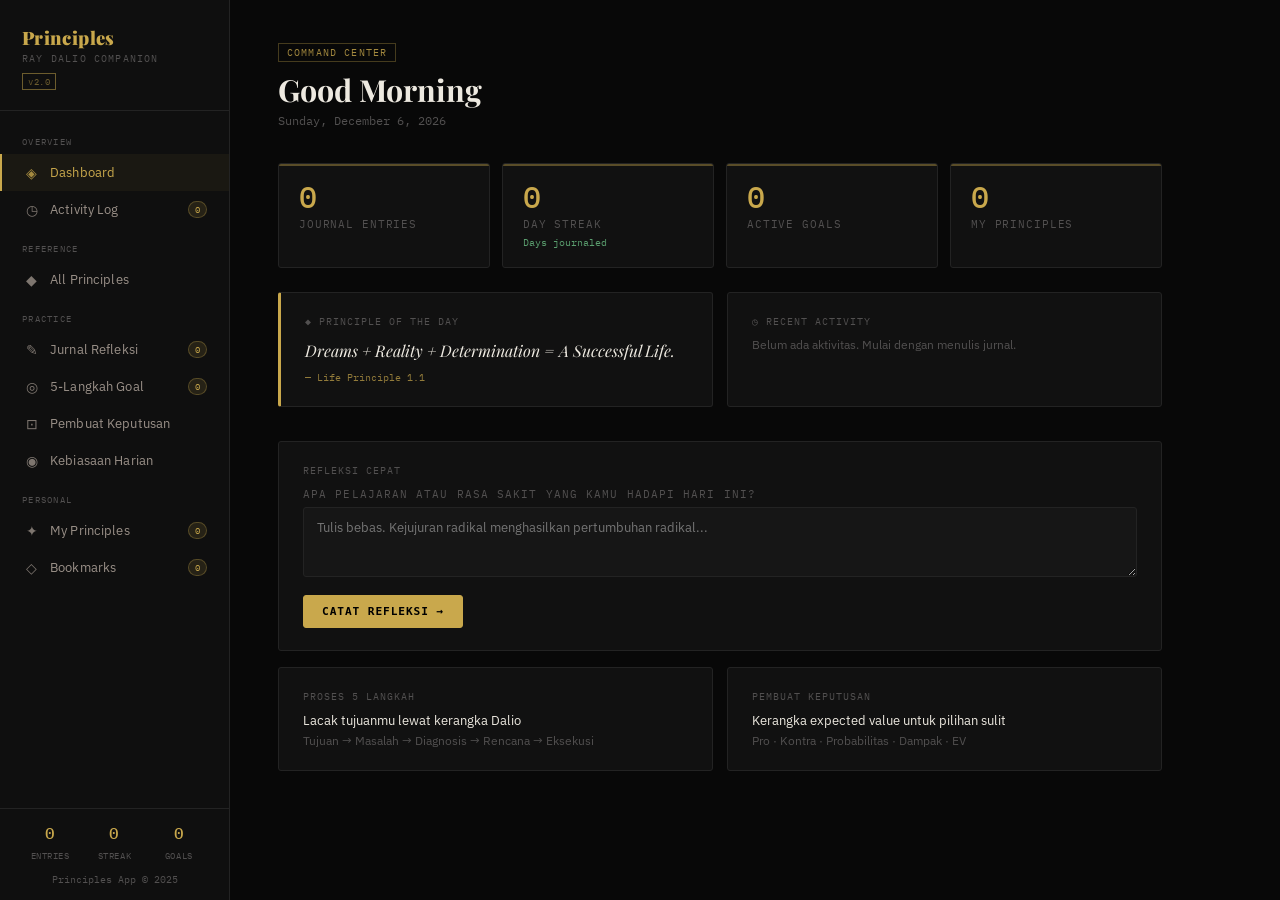
==== commit 1adf3525: "Update index.html" ====
--- a/index.html
+++ b/index.html
@@ -1029,18 +1029,18 @@
 
     <div class="nav-section-label">Practice</div>
     <div class="nav-item" onclick="goTo('journal')">
-      <span class="icon">✎</span> Reflection Journal
+      <span class="icon">✎</span> Jurnal Refleksi
       <span class="nav-badge" id="badge-journal">0</span>
     </div>
     <div class="nav-item" onclick="goTo('fivesteps')">
-      <span class="icon">◎</span> 5-Step Goals
+      <span class="icon">◎</span> 5-Langkah Goal
       <span class="nav-badge" id="badge-goals">0</span>
     </div>
     <div class="nav-item" onclick="goTo('decisions')">
-      <span class="icon">⊡</span> Decision Maker
+      <span class="icon">⊡</span> Pembuat Keputusan
     </div>
     <div class="nav-item" onclick="goTo('habits')">
-      <span class="icon">◉</span> Daily Habits
+      <span class="icon">◉</span> Kebiasaan Harian
     </div>
 
     <div class="nav-section-label">Personal</div>
@@ -1120,26 +1120,26 @@
   </div>
 
   <div class="card">
-    <div class="card-meta">Quick Reflection</div>
+    <div class="card-meta">Refleksi Cepat</div>
     <div style="margin-top:10px">
       <div class="field">
-        <label>What painful lesson did you encounter today?</label>
-        <textarea id="quick-reflect" placeholder="Write freely. Radical honesty leads to radical growth..." style="min-height:70px"></textarea>
-      </div>
-      <button class="btn btn-gold" onclick="saveQuickReflect()">Log Reflection →</button>
+        <label>Apa pelajaran atau rasa sakit yang kamu hadapi hari ini?</label>
+        <textarea id="quick-reflect" placeholder="Tulis bebas. Kejujuran radikal menghasilkan pertumbuhan radikal..." style="min-height:70px"></textarea>
+      </div>
+      <button class="btn btn-gold" onclick="saveQuickReflect()">Catat Refleksi →</button>
     </div>
   </div>
 
   <div class="grid-2" style="margin-top:16px">
     <div class="card" style="cursor:pointer" onclick="goTo('fivesteps')">
-      <div class="card-meta">5-Step Process</div>
-      <div style="font-size:0.84rem; color:var(--text); margin:6px 0 4px">Track your goals through Dalio's framework</div>
-      <div style="font-size:0.75rem; color:var(--text3)">Goals → Problems → Diagnosis → Plan → Execute</div>
+      <div class="card-meta">Proses 5 Langkah</div>
+      <div style="font-size:0.84rem; color:var(--text); margin:6px 0 4px">Lacak tujuanmu lewat kerangka Dalio</div>
+      <div style="font-size:0.75rem; color:var(--text3)">Tujuan → Masalah → Diagnosis → Rencana → Eksekusi</div>
     </div>
     <div class="card" style="cursor:pointer" onclick="goTo('decisions')">
-      <div class="card-meta">Decision Maker</div>
-      <div style="font-size:0.84rem; color:var(--text); margin:6px 0 4px">Expected value framework for hard choices</div>
-      <div style="font-size:0.75rem; color:var(--text3)">Pros · Cons · Probability · Impact · EV</div>
+      <div class="card-meta">Pembuat Keputusan</div>
+      <div style="font-size:0.84rem; color:var(--text); margin:6px 0 4px">Kerangka expected value untuk pilihan sulit</div>
+      <div style="font-size:0.75rem; color:var(--text3)">Pro · Kontra · Probabilitas · Dampak · EV</div>
     </div>
   </div>
 </div>
@@ -1193,47 +1193,78 @@
 <!-- ══════════ JOURNAL ══════════ -->
 <div class="page" id="page-journal">
   <div class="page-header">
-    <div class="page-tag">Pain → Reflection → Progress</div>
-    <h2>Reflection Journal</h2>
-    <p>"The quality of your life will depend on the choices you make at those painful moments." — Ray Dalio</p>
+    <div class="page-tag">Rasa Sakit → Refleksi → Kemajuan</div>
+    <h2>Jurnal Refleksi Diri</h2>
+    <p>"Kualitas hidupmu ditentukan oleh pilihan-pilihan yang kamu buat di momen-momen yang menyakitkan." — Ray Dalio</p>
+  </div>
+
+  <!-- Panduan Singkat -->
+  <div class="card" style="margin-bottom:16px; border-left:3px solid var(--gold); background:var(--gold-dim2)">
+    <div class="card-meta" style="margin-bottom:8px">◆ Cara Menggunakan Jurnal Ini</div>
+    <p style="font-size:0.8rem; color:var(--text2); line-height:1.7">
+      Jurnal ini mengikuti formula Dalio: <strong style="color:var(--gold)">Rasa Sakit + Refleksi = Kemajuan</strong>.
+      Tulislah setiap pengalaman buruk, kesalahan, atau hambatan yang kamu hadapi — sekecil apapun.
+      Kemudian gali akar masalahnya dengan jujur. Kejujuran radikal adalah fondasi pertumbuhan.
+    </p>
+    <div style="display:grid; grid-template-columns:1fr 1fr 1fr; gap:10px; margin-top:12px">
+      <div style="background:var(--bg3); padding:10px 12px; border-radius:3px; border:1px solid var(--border)">
+        <div style="font-family:var(--font-mono); font-size:0.6rem; color:var(--gold); margin-bottom:4px">LANGKAH 1</div>
+        <div style="font-size:0.78rem; color:var(--text)">✎ Tulis masalah atau rasa sakit hari ini</div>
+      </div>
+      <div style="background:var(--bg3); padding:10px 12px; border-radius:3px; border:1px solid var(--border)">
+        <div style="font-family:var(--font-mono); font-size:0.6rem; color:var(--gold); margin-bottom:4px">LANGKAH 2</div>
+        <div style="font-size:0.78rem; color:var(--text)">⊡ Gali akar penyebabnya (tanya "Kenapa?" 3x)</div>
+      </div>
+      <div style="background:var(--bg3); padding:10px 12px; border-radius:3px; border:1px solid var(--border)">
+        <div style="font-family:var(--font-mono); font-size:0.6rem; color:var(--gold); margin-bottom:4px">LANGKAH 3</div>
+        <div style="font-size:0.78rem; color:var(--text)">◆ Tentukan prinsip atau langkah konkret</div>
+      </div>
+    </div>
   </div>
 
   <div class="card" style="margin-bottom:20px" id="journal-form-card">
     <div style="display:flex; justify-content:space-between; align-items:center; margin-bottom:14px">
-      <div class="card-meta" id="journal-form-title">New Entry</div>
-      <button class="btn btn-ghost btn-sm" id="journal-cancel-btn" onclick="cancelJournalEdit()" style="display:none">✕ Cancel</button>
+      <div class="card-meta" id="journal-form-title">Catatan Baru</div>
+      <button class="btn btn-ghost btn-sm" id="journal-cancel-btn" onclick="cancelJournalEdit()" style="display:none">✕ Batal</button>
     </div>
     <input type="hidden" id="journal-edit-id">
+
     <div class="field">
-      <label>Pain / Problem Encountered</label>
-      <input type="text" id="entry-pain" placeholder="What went wrong? Be brutally honest." />
-    </div>
+      <label>Apa masalah atau rasa sakit yang kamu hadapi hari ini?</label>
+      <input type="text" id="entry-pain" placeholder="Jujurlah sepenuhnya. Tidak ada yang menghakimi kamu di sini." />
+      <div class="field-hint">Contoh: "Saya marah ke teman karena dia tidak menepati janji" atau "Saya gagal disiplin dalam trading hari ini"</div>
+    </div>
+
+    <div class="field">
+      <label>Kenapa ini terjadi? Gali akar masalahnya (Tanya "Kenapa?" minimal 3x)</label>
+      <textarea id="entry-root" placeholder="Penyebab langsung: ...&#10;Penyebab lebih dalam: ...&#10;Akar sejati: ..." style="min-height:90px"></textarea>
+      <div class="field-hint">Jangan berhenti di penyebab pertama. Dalio: "Bedakan penyebab proksimal dan akar sejati."</div>
+    </div>
+
+    <div class="field">
+      <label>Apa yang bisa kamu pelajari dari ini? Prinsip apa yang terungkap?</label>
+      <textarea id="entry-reflect" placeholder="Pelajaran yang saya ambil: ...&#10;Prinsip yang relevan: ...&#10;Jika terjadi lagi, saya akan: ..." style="min-height:90px"></textarea>
+      <div class="field-hint">Ini adalah inti dari jurnal — mengubah rasa sakit menjadi kebijaksanaan yang bisa diterapkan.</div>
+    </div>
+
+    <div class="field">
+      <label>Langkah konkret berikutnya (tindakan spesifik, bukan niat samar)</label>
+      <input type="text" id="entry-progress" placeholder="Contoh: Besok pagi saya akan bicara langsung dengan..." />
+    </div>
+
     <div class="field-row">
       <div>
-        <label>Root Cause (Why? × 3)</label>
-        <textarea id="entry-root" placeholder="Proximate: ...\nRoot: ..." style="min-height:70px"></textarea>
+        <label>Label / Tema (pisahkan dengan koma)</label>
+        <input type="text" id="entry-tags" placeholder="trading, emosi, disiplin, hubungan" />
       </div>
       <div>
-        <label>Reflection & Insight</label>
-        <textarea id="entry-reflect" placeholder="What principle does this reveal?" style="min-height:70px"></textarea>
-      </div>
-    </div>
-    <div class="field">
-      <label>Progress / Next Action</label>
-      <input type="text" id="entry-progress" placeholder="Concrete next step or principle to adopt." />
-    </div>
-    <div class="field-row">
-      <div>
-        <label>Tags (comma-separated)</label>
-        <input type="text" id="entry-tags" placeholder="work, decision-making, emotions" />
-      </div>
-      <div>
-        <label>Mood / Intensity (1–10)</label>
+        <label>Intensitas Rasa Sakit (1–10)</label>
         <input type="number" id="entry-mood" min="1" max="10" placeholder="5" />
+        <div class="field-hint">1 = ringan, 10 = sangat menyakitkan</div>
       </div>
     </div>
     <div class="btn-group">
-      <button class="btn btn-gold" id="journal-save-btn" onclick="saveJournalEntry()">Save Entry →</button>
+      <button class="btn btn-gold" id="journal-save-btn" onclick="saveJournalEntry()">Simpan Catatan →</button>
     </div>
   </div>
 
@@ -1241,7 +1272,7 @@
     <div class="filter-tabs" id="journal-tag-filters" style="margin-bottom:0"></div>
     <div class="search-bar" style="width:220px; margin-bottom:0">
       <span class="search-icon">⌕</span>
-      <input type="text" id="journal-search" placeholder="Search entries..." oninput="renderJournal()">
+      <input type="text" id="journal-search" placeholder="Cari catatan..." oninput="renderJournal()">
     </div>
   </div>
 
@@ -1291,48 +1322,97 @@
 <!-- ══════════ DECISION MAKER ══════════ -->
 <div class="page" id="page-decisions">
   <div class="page-header">
-    <div class="page-tag">Decision Tool</div>
-    <h2>Make Decisions Effectively</h2>
-    <p>"Make your decisions as expected value calculations." — Principle 5.6</p>
+    <div class="page-tag">Alat Pengambil Keputusan</div>
+    <h2>Buat Keputusan Secara Efektif</h2>
+    <p>"Buat keputusanmu sebagai kalkulasi nilai ekspektasi." — Prinsip 5.6 Ray Dalio</p>
+  </div>
+
+  <!-- PANDUAN CARA PAKAI -->
+  <div class="card" style="margin-bottom:20px; border-left:3px solid var(--gold)">
+    <div style="display:flex; justify-content:space-between; align-items:center; cursor:pointer" onclick="toggleDecGuide()">
+      <div class="card-meta">◆ Panduan Cara Menggunakan Decision Maker</div>
+      <span id="dec-guide-toggle" style="font-family:var(--font-mono); font-size:0.75rem; color:var(--gold)">▼ Tampilkan</span>
+    </div>
+    <div id="dec-guide-body" style="display:none; margin-top:14px">
+      <p style="font-size:0.82rem; color:var(--text2); line-height:1.7; margin-bottom:14px">
+        Tool ini membantu kamu membuat keputusan sulit dengan cara yang <em>sistematis dan bebas emosi</em>, menggunakan metode <strong style="color:var(--gold)">Expected Value (EV)</strong> — cara Dalio mengajarkan untuk menilai setiap pilihan secara objektif.
+      </p>
+
+      <div style="display:grid; grid-template-columns:1fr 1fr; gap:10px; margin-bottom:16px">
+        <div style="background:var(--bg3); padding:14px; border-radius:3px; border:1px solid var(--border)">
+          <div style="font-family:var(--font-mono); font-size:0.62rem; color:var(--gold); margin-bottom:6px">LANGKAH 1 — Definisikan Keputusan</div>
+          <p style="font-size:0.78rem; color:var(--text2); line-height:1.6">Tulis keputusan yang harus kamu buat dengan jelas dan spesifik. Juga tuliskan konteks situasinya — apa yang dipertaruhkan?</p>
+          <p style="font-size:0.72rem; color:var(--text3); margin-top:6px; font-family:var(--font-mono)">Contoh: "Apakah saya harus masuk posisi BTC hari ini atau menunggu?"</p>
+        </div>
+        <div style="background:var(--bg3); padding:14px; border-radius:3px; border:1px solid var(--border)">
+          <div style="font-family:var(--font-mono); font-size:0.62rem; color:var(--gold); margin-bottom:6px">LANGKAH 2 — Tambahkan Opsi</div>
+          <p style="font-size:0.78rem; color:var(--text2); line-height:1.6">Tambahkan minimal 2 opsi. Setiap opsi punya kolom <strong style="color:var(--green)">Pro</strong> (keuntungan) dan <strong style="color:var(--red)">Kontra</strong> (kerugian). Tulis satu per baris.</p>
+          <p style="font-size:0.72rem; color:var(--text3); margin-top:6px; font-family:var(--font-mono)">Contoh Opsi A: Masuk sekarang | Opsi B: Tunggu 2 hari</p>
+        </div>
+        <div style="background:var(--bg3); padding:14px; border-radius:3px; border:1px solid var(--border)">
+          <div style="font-family:var(--font-mono); font-size:0.62rem; color:var(--gold); margin-bottom:6px">LANGKAH 3 — Atur Probabilitas & Dampak</div>
+          <p style="font-size:0.78rem; color:var(--text2); line-height:1.6"><strong style="color:var(--text)">Probabilitas Sukses:</strong> Seberapa besar kemungkinan opsi ini berhasil? (0–100%)<br><strong style="color:var(--text)">Dampak jika Sukses:</strong> Seberapa besar pengaruhnya jika berhasil? (1–10)</p>
+        </div>
+        <div style="background:var(--bg3); padding:14px; border-radius:3px; border:1px solid var(--border)">
+          <div style="font-family:var(--font-mono); font-size:0.62rem; color:var(--gold); margin-bottom:6px">LANGKAH 4 — Baca Rekomendasi EV</div>
+          <p style="font-size:0.78rem; color:var(--text2); line-height:1.6"><strong style="color:var(--gold)">EV = Probabilitas × Dampak.</strong> Opsi dengan EV tertinggi adalah rekomendasi matematisnya. Gunakan sebagai panduan, bukan keputusan final.</p>
+          <p style="font-size:0.72rem; color:var(--text3); margin-top:6px; font-family:var(--font-mono)">EV 0.75 lebih baik dari EV 0.30</p>
+        </div>
+      </div>
+
+      <div style="background:var(--bg3); padding:12px 16px; border-radius:3px; border:1px solid var(--border); border-left:2px solid var(--blue)">
+        <div style="font-family:var(--font-mono); font-size:0.62rem; color:var(--blue); margin-bottom:6px">LANGKAH 5 — Checklist Dalio</div>
+        <p style="font-size:0.78rem; color:var(--text2); line-height:1.6">Setelah mengisi opsi, centang semua item di <strong style="color:var(--text)">Checklist Dalio</strong> di bawah. Ini memastikan kamu tidak membuat keputusan karena emosi atau bias kognitif. Usahakan mencapai 100% sebelum memutuskan.</p>
+      </div>
+
+      <div style="background:var(--gold-dim2); padding:10px 14px; border-radius:3px; margin-top:10px">
+        <p style="font-size:0.76rem; color:var(--gold); line-height:1.6">
+          ✦ <em>Ingat prinsip Dalio: "Keputusan terbaik bukan yang tidak punya kerugian, tapi yang pro-nya lebih besar dari kontranya — dan kamu sudah memperhitungkan kemungkinan dan konsekuensinya secara jujur."</em>
+        </p>
+      </div>
+    </div>
   </div>
 
   <div class="card" style="margin-bottom:20px">
-    <div class="card-meta">The Decision</div>
+    <div class="card-meta">Keputusan yang Harus Dibuat</div>
     <div class="field" style="margin-top:10px">
-      <label>What is the decision?</label>
-      <input type="text" id="dec-title" placeholder="State the decision clearly and specifically." />
+      <label>Apa keputusannya? (Tulis sejelas dan sepesifik mungkin)</label>
+      <input type="text" id="dec-title" placeholder="Contoh: Apakah saya harus resign dari pekerjaan ini sekarang?" />
     </div>
     <div class="field">
-      <label>Context & Stakes</label>
-      <textarea id="dec-context" placeholder="What's the situation? What are the consequences?" style="min-height:60px"></textarea>
-    </div>
-  </div>
-
-  <div class="divider-label"><span>Options</span></div>
+      <label>Konteks & Apa yang Dipertaruhkan</label>
+      <textarea id="dec-context" placeholder="Apa situasinya? Apa konsekuensi jika salah memilih? Siapa yang terpengaruh?" style="min-height:60px"></textarea>
+    </div>
+  </div>
+
+  <div class="divider-label"><span>Opsi-Opsi Pilihan</span></div>
+  <div style="font-size:0.76rem; color:var(--text3); margin-bottom:10px; font-family:var(--font-mono)">Tambahkan minimal 2 opsi. Isi pro, kontra, probabilitas sukses, dan dampaknya.</div>
 
   <div id="options-grid" style="margin-bottom:12px"></div>
-  <button class="btn" onclick="addOption()" style="margin-bottom:20px">+ Add Option</button>
+  <button class="btn" onclick="addOption()" style="margin-bottom:20px">+ Tambah Opsi</button>
 
   <div id="dec-result-card" style="display:none; margin-bottom:20px">
-    <div class="divider-label"><span>Recommendation</span></div>
+    <div class="divider-label"><span>Rekomendasi Berdasarkan EV</span></div>
     <div class="card card-gold">
-      <div class="card-meta">Expected Value Analysis</div>
+      <div class="card-meta">Analisis Expected Value</div>
+      <p style="font-size:0.74rem; color:var(--text3); font-family:var(--font-mono); margin-bottom:10px">EV = Probabilitas Sukses × Dampak. Opsi dengan EV tertinggi direkomendasikan secara matematis.</p>
       <div id="dec-result" style="margin-top:10px"></div>
     </div>
   </div>
 
-  <div class="divider-label"><span>Dalio's Checklist</span></div>
+  <div class="divider-label"><span>Checklist Keputusan Dalio</span></div>
   <div class="card">
+    <p style="font-size:0.76rem; color:var(--text2); margin-bottom:12px; line-height:1.6">Centang setiap item untuk memastikan keputusanmu sudah dipikirkan dari semua sudut. Target: 100%.</p>
     <div id="dec-checklist"></div>
     <div class="meter-wrap" style="margin-top:14px">
-      <div class="meter-label"><span>Checklist Progress</span><span id="dec-progress-pct">0%</span></div>
+      <div class="meter-label"><span>Progress Checklist</span><span id="dec-progress-pct">0%</span></div>
       <div class="meter"><div class="meter-fill" id="dec-progress-fill" style="width:0%"></div></div>
     </div>
   </div>
 
   <div class="btn-group" style="margin-top:16px">
-    <button class="btn btn-gold" onclick="saveDecision()">Save Decision →</button>
-    <button class="btn" onclick="clearDecision()">Clear</button>
+    <button class="btn btn-gold" onclick="saveDecision()">Simpan Keputusan →</button>
+    <button class="btn" onclick="clearDecision()">Bersihkan</button>
   </div>
 </div>
 
@@ -1440,40 +1520,40 @@
 <div class="modal-overlay" id="modal-journal">
   <div class="modal">
     <div class="modal-header">
-      <h3>Edit Journal Entry</h3>
+      <h3>Edit Catatan Jurnal</h3>
       <button class="btn btn-ghost btn-icon" onclick="closeModal('modal-journal')">✕</button>
     </div>
     <div class="modal-body">
       <div class="field">
-        <label>Pain / Problem</label>
+        <label>Masalah / Rasa Sakit</label>
         <input type="text" id="modal-pain" />
       </div>
       <div class="field">
-        <label>Root Cause</label>
+        <label>Akar Masalah</label>
         <textarea id="modal-root"></textarea>
       </div>
       <div class="field">
-        <label>Reflection & Insight</label>
+        <label>Refleksi & Pelajaran</label>
         <textarea id="modal-reflect"></textarea>
       </div>
       <div class="field">
-        <label>Progress / Next Action</label>
+        <label>Langkah Selanjutnya</label>
         <input type="text" id="modal-progress" />
       </div>
       <div class="field-row">
         <div>
-          <label>Tags</label>
+          <label>Label / Tema</label>
           <input type="text" id="modal-tags" />
         </div>
         <div>
-          <label>Mood (1–10)</label>
+          <label>Intensitas (1–10)</label>
           <input type="number" id="modal-mood" min="1" max="10" />
         </div>
       </div>
     </div>
     <div class="modal-footer">
-      <button class="btn" onclick="closeModal('modal-journal')">Cancel</button>
-      <button class="btn btn-gold" onclick="updateJournalEntry()">Save Changes</button>
+      <button class="btn" onclick="closeModal('modal-journal')">Batal</button>
+      <button class="btn btn-gold" onclick="updateJournalEntry()">Simpan Perubahan</button>
     </div>
   </div>
 </div>
@@ -1685,16 +1765,16 @@
 ];
 
 const DECISION_CHECKLIST_ITEMS = [
-  "Are my emotions influencing this decision?",
-  "Have I looked at this from multiple levels — detail and big picture?",
-  "Have I consulted a believable person who disagrees with me?",
-  "Am I considering both proximate AND root causes?",
-  "Have I weighed the second- and third-order consequences?",
-  "Is this decision reversible? (if not, require more caution)",
-  "Am I prioritizing by expected value, not just probability?",
-  "Have I simplified the decision to its core trade-off?",
-  "Am I deciding based on principles I can articulate clearly?",
-  "Would I be comfortable if everyone could see exactly what I'm doing and why?",
+  "Apakah emosi mempengaruhi keputusanku saat ini? (Jika ya, tunggu hingga tenang)",
+  "Sudahkah aku melihat ini dari dua sudut: detail teknis DAN gambaran besar?",
+  "Sudahkah aku berkonsultasi dengan seseorang yang punya rekam jejak di bidang ini?",
+  "Sudahkah aku mempertimbangkan penyebab langsung DAN akar masalah sebenarnya?",
+  "Sudahkah aku memikirkan konsekuensi jangka panjang (lapis 2 & 3)?",
+  "Apakah keputusan ini bisa dibalik? (Jika tidak, butuh kehati-hatian ekstra)",
+  "Apakah aku memilih berdasarkan expected value, bukan sekadar probabilitas tertinggi?",
+  "Sudahkah aku menyederhanakan keputusan ini ke trade-off intinya?",
+  "Bisakah aku menjelaskan alasan keputusan ini dengan prinsip yang jelas?",
+  "Apakah aku akan nyaman jika semua orang bisa melihat apa yang kulakukan dan alasannya?",
 ];
 
 const HABITS = [
@@ -1849,18 +1929,18 @@
       </div>
       <span class="hi-type-badge ${item.type}">${item.type}</span>
     </div>
-  `).join('') : '<div style="font-size:0.78rem; color:var(--text3)">No activity yet. Start journaling.</div>';
+  `).join('') : '<div style="font-size:0.78rem; color:var(--text3)">Belum ada aktivitas. Mulai dengan menulis jurnal.</div>';
 }
 
 async function saveQuickReflect() {
   const text = document.getElementById('quick-reflect').value.trim();
-  if (!text) { showToast('Write something first.', 'error'); return; }
+  if (!text) { showToast('Tulis sesuatu dulu.', 'error'); return; }
   await dbAdd('journal', {
     pain: text, root: '', reflection: '', progress: '',
     tags: [], mood: null, date: new Date().toISOString()
   });
   document.getElementById('quick-reflect').value = '';
-  showToast('✦ Reflection logged.', 'success');
+  showToast('✦ Refleksi tercatat.', 'success');
   updateDashboard();
 }
 
@@ -1958,7 +2038,7 @@
 // ═══════════════════════════════════════════════════════════════
 async function saveJournalEntry() {
   const pain = document.getElementById('entry-pain').value.trim();
-  if (!pain) { showToast('Describe the pain/problem first.', 'error'); return; }
+  if (!pain) { showToast('Tuliskan dulu masalah atau rasa sakitnya.', 'error'); return; }
   const entry = {
     pain,
     root: document.getElementById('entry-root').value.trim(),
@@ -1970,7 +2050,7 @@
   };
   await dbAdd('journal', entry);
   ['entry-pain','entry-root','entry-reflect','entry-progress','entry-tags','entry-mood'].forEach(id => document.getElementById(id).value = '');
-  showToast('✦ Entry saved.', 'success');
+  showToast('✦ Catatan tersimpan.', 'success');
   renderJournal();
   updateDashboard();
 }
@@ -1996,7 +2076,7 @@
   );
 
   if (!filtered.length) {
-    container.innerHTML = `<div class="empty-state"><div class="empty-icon">✎</div><p>No entries yet. Write your first reflection above.</p></div>`;
+    container.innerHTML = `<div class="empty-state"><div class="empty-icon">✎</div><p>Belum ada catatan. Mulai tulis refleksimu yang pertama di atas.</p><div class="empty-hint">Rasa sakit + Refleksi = Kemajuan</div></div>`;
     return;
   }
   container.innerHTML = filtered.map(e => renderJournalCard(e)).join('');
@@ -2008,7 +2088,7 @@
     <div class="journal-entry" id="je-${e.id}">
       <div class="je-header">
         <div class="je-meta">
-          <div class="je-date">${fmtDate(e.date)} ${e.mood ? `· Mood: ${e.mood}/10` : ''}</div>
+          <div class="je-date">${fmtDate(e.date)} ${e.mood ? `· Intensitas: ${e.mood}/10` : ''}</div>
           <div class="je-pain">${esc(e.pain)}</div>
         </div>
         <div class="je-actions">
@@ -2018,11 +2098,11 @@
       </div>
       ${hasExtra ? `
         <div class="je-expand-btn" onclick="toggleJeExpand(${e.id})">
-          <span id="je-expand-icon-${e.id}">▼</span> Show details
+          <span id="je-expand-icon-${e.id}">▼</span> Lihat detail
         </div>
         <div class="je-expandable" id="je-exp-${e.id}">
-          ${e.root ? `<div class="je-root"><strong style="font-size:0.7rem;text-transform:uppercase;letter-spacing:0.08em;color:var(--text3);font-family:var(--font-mono)">Root Cause</strong><br>${esc(e.root)}</div>` : ''}
-          ${e.reflection ? `<div class="je-reflection"><strong style="font-size:0.7rem;text-transform:uppercase;letter-spacing:0.08em;color:var(--text3);font-family:var(--font-mono)">Reflection</strong><br>${esc(e.reflection)}</div>` : ''}
+          ${e.root ? `<div class="je-root"><strong style="font-size:0.7rem;text-transform:uppercase;letter-spacing:0.08em;color:var(--text3);font-family:var(--font-mono)">Akar Masalah</strong><br>${esc(e.root)}</div>` : ''}
+          ${e.reflection ? `<div class="je-reflection"><strong style="font-size:0.7rem;text-transform:uppercase;letter-spacing:0.08em;color:var(--text3);font-family:var(--font-mono)">Refleksi & Pelajaran</strong><br>${esc(e.reflection)}</div>` : ''}
           ${e.progress ? `<div class="je-progress">${esc(e.progress)}</div>` : ''}
         </div>
       ` : ''}
@@ -2070,16 +2150,16 @@
   e.edited = new Date().toISOString();
   await dbPut('journal', e);
   closeModal('modal-journal');
-  showToast('✦ Entry updated.', 'success');
+  showToast('✦ Catatan diperbarui.', 'success');
   renderJournal();
 }
 
 async function deleteJournal(id) {
-  if (!confirm('Delete this entry?')) return;
+  if (!confirm('Hapus catatan ini?')) return;
   await dbDelete('journal', id);
   renderJournal();
   updateDashboard();
-  showToast('Entry deleted.');
+  showToast('Catatan dihapus.');
 }
 
 // ═══════════════════════════════════════════════════════════════
@@ -2243,6 +2323,14 @@
 // ═══════════════════════════════════════════════════════════════
 // DECISION MAKER
 // ═══════════════════════════════════════════════════════════════
+function toggleDecGuide() {
+  const body = document.getElementById('dec-guide-body');
+  const toggle = document.getElementById('dec-guide-toggle');
+  const isOpen = body.style.display !== 'none';
+  body.style.display = isOpen ? 'none' : 'block';
+  toggle.textContent = isOpen ? '▼ Tampilkan' : '▲ Sembunyikan';
+}
+
 function renderDecisions() {
   renderDecisionOptions();
   renderDecisionChecklist();
@@ -2254,29 +2342,29 @@
   grid.innerHTML = decisionOptions.map((opt, i) => `
     <div class="decision-option">
       <div style="display:flex; justify-content:space-between; align-items:center; margin-bottom:12px">
-        <div class="card-meta">Option ${i+1}</div>
-        <button class="btn btn-danger btn-sm" onclick="removeOption(${i})">✕</button>
+        <div class="card-meta">Opsi ${i+1}</div>
+        <button class="btn btn-danger btn-sm" onclick="removeOption(${i})">✕ Hapus</button>
       </div>
       <div class="field">
-        <label>Option Name</label>
-        <input type="text" value="${esc(opt.name||'')}" oninput="decisionOptions[${i}].name=this.value; updateEV()" placeholder="e.g. Accept the offer" />
+        <label>Nama Opsi</label>
+        <input type="text" value="${esc(opt.name||'')}" oninput="decisionOptions[${i}].name=this.value; updateEV()" placeholder="Contoh: Masuk posisi sekarang, Tunggu dulu, Tidak jadi" />
       </div>
       <div class="pros-cons" style="margin-top:10px">
         <div class="pc-list pros">
-          <div class="pc-title">Pros</div>
-          <textarea onchange="decisionOptions[${i}].pros=this.value" placeholder="One per line" style="min-height:70px; font-size:0.76rem">${esc(opt.pros||'')}</textarea>
+          <div class="pc-title">Pro (Keuntungan)</div>
+          <textarea onchange="decisionOptions[${i}].pros=this.value" placeholder="Satu per baris&#10;- Potensi profit besar&#10;- Timing tepat" style="min-height:70px; font-size:0.76rem">${esc(opt.pros||'')}</textarea>
         </div>
         <div class="pc-list cons">
-          <div class="pc-title">Cons</div>
-          <textarea onchange="decisionOptions[${i}].cons=this.value" placeholder="One per line" style="min-height:70px; font-size:0.76rem">${esc(opt.cons||'')}</textarea>
+          <div class="pc-title">Kontra (Kerugian)</div>
+          <textarea onchange="decisionOptions[${i}].cons=this.value" placeholder="Satu per baris&#10;- Risiko tinggi&#10;- Belum riset cukup" style="min-height:70px; font-size:0.76rem">${esc(opt.cons||'')}</textarea>
         </div>
       </div>
       <div class="field" style="margin-top:12px">
-        <label>Probability of Success: <span id="probval-${i}" style="color:var(--gold)">${opt.prob||50}%</span></label>
+        <label>Probabilitas Sukses: <span id="probval-${i}" style="color:var(--gold)">${opt.prob||50}%</span> <span style="color:var(--text3); font-weight:normal">(Seberapa mungkin opsi ini berhasil?)</span></label>
         <input type="range" min="0" max="100" value="${opt.prob||50}" oninput="decisionOptions[${i}].prob=+this.value; document.getElementById('probval-${i}').textContent=this.value+'%'; updateEV()" style="padding:4px 0; border:none; background:transparent" />
       </div>
       <div class="field">
-        <label>Impact if Successful: <span id="impactval-${i}" style="color:var(--gold)">${opt.impact||5}</span>/10</label>
+        <label>Dampak jika Berhasil: <span id="impactval-${i}" style="color:var(--gold)">${opt.impact||5}</span>/10 <span style="color:var(--text3); font-weight:normal">(Seberapa besar pengaruhnya?)</span></label>
         <input type="range" min="1" max="10" value="${opt.impact||5}" oninput="decisionOptions[${i}].impact=+this.value; document.getElementById('impactval-${i}').textContent=this.value; updateEV()" style="padding:4px 0; border:none; background:transparent" />
       </div>
     </div>
@@ -2300,7 +2388,7 @@
       <div class="ev-bar-wrap"><div class="ev-bar" style="width:${maxEV?((s.ev/maxEV)*100)+'%':'0%'}"></div></div>
       <span class="ev-value">${s.ev.toFixed(2)}</span>
     </div>
-  `).join('') + `<p style="font-size:0.7rem; color:var(--text3); margin-top:10px; font-family:var(--font-mono)">EV = probability × impact. Use as guidance. Consult believable advisors.</p>`;
+  `).join('') + `<p style="font-size:0.7rem; color:var(--text3); margin-top:10px; font-family:var(--font-mono)">EV = probabilitas × dampak. Gunakan sebagai panduan, bukan keputusan final. Konsultasikan dengan orang yang berpengalaman di bidang ini.</p>`;
 }
 
 function addOption() {
@@ -2320,14 +2408,14 @@
 
 async function saveDecision() {
   const title = document.getElementById('dec-title').value.trim();
-  if (!title) { showToast('State the decision first.', 'error'); return; }
+  if (!title) { showToast('Tuliskan dulu keputusannya.', 'error'); return; }
   await dbAdd('decisions', {
     title,
     context: document.getElementById('dec-context').value.trim(),
     options: decisionOptions,
     date: new Date().toISOString(),
   });
-  showToast('✦ Decision saved to history.', 'success');
+  showToast('✦ Keputusan tersimpan ke riwayat.', 'success');
 }
 
 function renderDecisionChecklist() {
@@ -2353,7 +2441,7 @@
   const pct = Math.round((checked/total)*100);
   document.getElementById('dec-progress-pct').textContent = pct + '%';
   document.getElementById('dec-progress-fill').style.width = pct + '%';
-  if (checked === total) showToast('✦ Decision framework complete. Now decide.', 'success');
+  if (checked === total) showToast('✦ Checklist selesai. Saatnya memutuskan.', 'success');
 }
 
 // ═══════════════════════════════════════════════════════════════
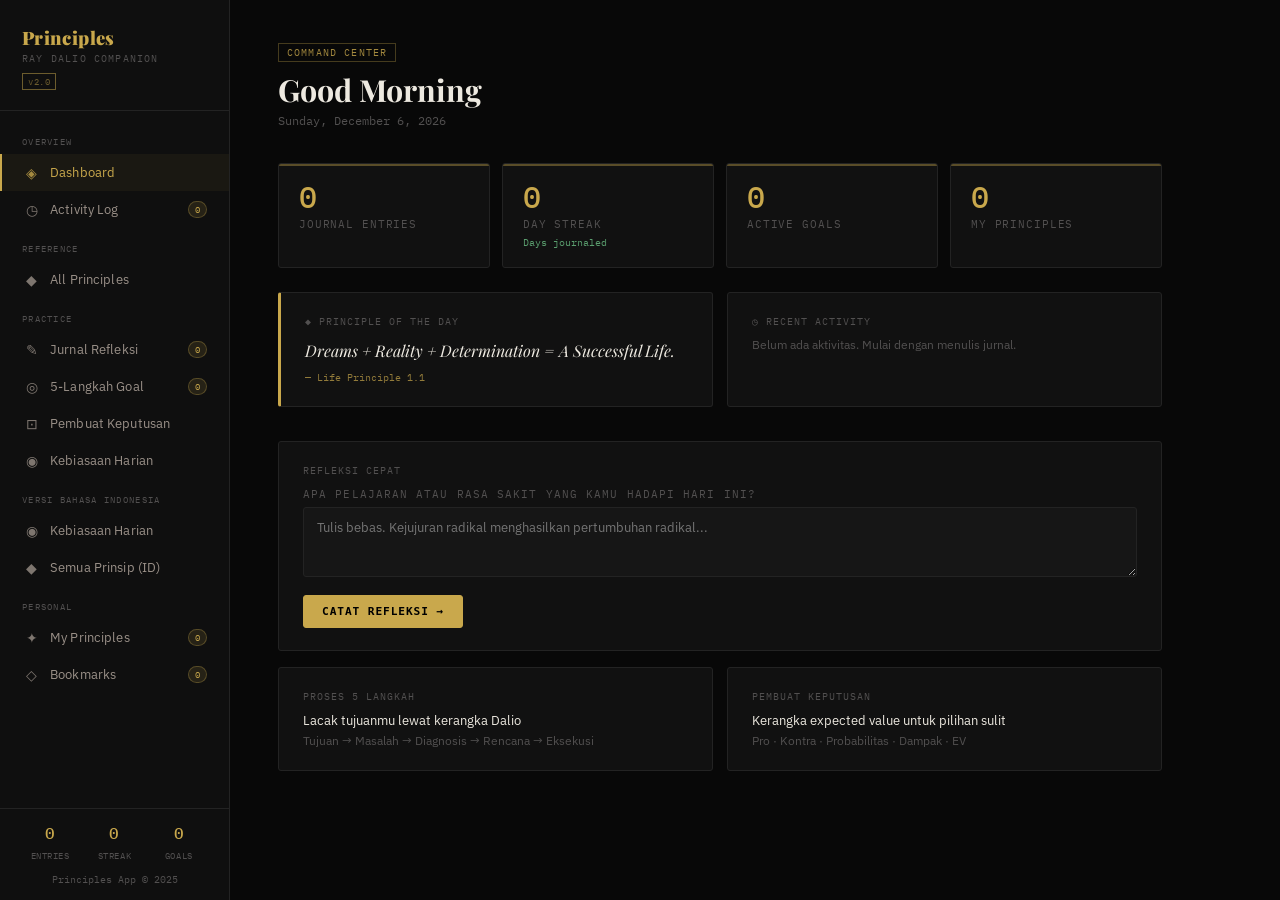
==== commit cd748cb2: "Update index.html" ====
--- a/index.html
+++ b/index.html
@@ -44,6 +44,8 @@
   display: flex;
   overflow: hidden;
 }
+/* Decision page needs enough bottom space to scroll fully */
+#page-decisions { padding-bottom: 80px; }
 
 /* ═══════════════════ SCROLLBAR ═══════════════════ */
 ::-webkit-scrollbar { width: 4px; height: 4px; }
@@ -1043,6 +1045,14 @@
       <span class="icon">◉</span> Kebiasaan Harian
     </div>
 
+    <div class="nav-section-label">Versi Bahasa Indonesia</div>
+    <div class="nav-item" onclick="goTo('habits-id')">
+      <span class="icon">◉</span> Kebiasaan Harian
+    </div>
+    <div class="nav-item" onclick="goTo('principles-id')">
+      <span class="icon">◆</span> Semua Prinsip (ID)
+    </div>
+
     <div class="nav-section-label">Personal</div>
     <div class="nav-item" onclick="goTo('myprinciples')">
       <span class="icon">✦</span> My Principles
@@ -1512,6 +1522,60 @@
     <p>Principles you've bookmarked for quick reference.</p>
   </div>
   <div id="bookmarks-list"></div>
+</div>
+<!-- ══════════ KEBIASAAN HARIAN (INDONESIA) ══════════ -->
+<div class="page" id="page-habits-id">
+  <div class="page-header">
+    <div class="page-tag">Keterbukaan Pikiran Radikal</div>
+    <h2>Kebiasaan Harian</h2>
+    <p>Latih kebiasaan-kebiasaan ini setiap hari untuk menginternalisasi prinsip-prinsip Dalio secara mendalam.</p>
+  </div>
+
+  <div style="display:flex; gap:12px; align-items:center; margin-bottom:20px; flex-wrap:wrap">
+    <span id="habits-id-date" style="font-family:var(--font-mono); font-size:0.72rem; color:var(--gold)"></span>
+    <div style="flex:1"></div>
+    <button class="btn btn-sm" onclick="resetHabitsId()">Reset Hari Ini</button>
+  </div>
+
+  <div id="habits-id-list"></div>
+
+  <div class="divider"></div>
+  <div class="card" style="margin-top:16px">
+    <div class="card-meta">Skor Hari Ini</div>
+    <div class="meter-wrap">
+      <div class="meter-label">
+        <span>Keterbukaan Pikiran Radikal</span>
+        <span id="habits-id-score">0%</span>
+      </div>
+      <div class="meter">
+        <div class="meter-fill" id="habits-id-fill" style="width:0%"></div>
+      </div>
+    </div>
+    <p id="habits-id-message" style="font-size:0.78rem; color:var(--text3); margin-top:10px; font-style:italic;"></p>
+  </div>
+</div>
+
+<!-- ══════════ SEMUA PRINSIP (INDONESIA) ══════════ -->
+<div class="page" id="page-principles-id">
+  <div class="page-header">
+    <div class="page-tag">Referensi</div>
+    <h2>Semua Prinsip</h2>
+    <p>Jelajahi Prinsip Kehidupan & Kerja dalam Bahasa Indonesia. Klik untuk memperluas sub-prinsip. Tandai favorit kamu.</p>
+  </div>
+
+  <div class="filter-tabs">
+    <button class="filter-tab active" onclick="filterPrinciplesId('all', this)">Semua</button>
+    <button class="filter-tab" onclick="filterPrinciplesId('life', this)">Kehidupan</button>
+    <button class="filter-tab" onclick="filterPrinciplesId('work', this)">Pekerjaan</button>
+    <button class="filter-tab" onclick="filterPrinciplesId('bookmarked', this)">Ditandai</button>
+  </div>
+
+  <div class="search-bar">
+    <span class="search-icon">⌕</span>
+    <input type="text" id="search-principles-id" placeholder="Cari prinsip..." oninput="searchPrinciplesId()">
+  </div>
+
+  <div id="principles-id-list"></div>
 </div>
 
 </main>
@@ -1744,6 +1808,130 @@
 
 const ALL_PRINCIPLES = [...LIFE_PRINCIPLES, ...WORK_PRINCIPLES];
 
+// ═══════════════════════════════════════════════════════════════
+// DATA — PRINSIP (BAHASA INDONESIA)
+// ═══════════════════════════════════════════════════════════════
+const LIFE_PRINCIPLES_ID = [
+  { id:'id1', num:'1', type:'life', title:'Terimalah Kenyataan dan Hadapi dengan Berani',
+    subs:[
+      {letter:'1.1',text:'Jadilah seorang hiper-realis.',detail:'Mimpi + Kenyataan + Tekad = Kehidupan yang Sukses. Orang-orang yang menciptakan hal-hal luar biasa sepenuhnya berakar pada kenyataan.'},
+      {letter:'1.2',text:'Kebenaran adalah fondasi esensial dari setiap hasil yang baik.',detail:'Kebanyakan orang menolak melihat kebenaran ketika itu bukan yang mereka inginkan. Hadapi hal-hal buruk terlebih dahulu.'},
+      {letter:'1.3',text:'Jadilah sangat terbuka pikirannya dan sangat transparan.',detail:'Keterbukaan pikiran radikal dan transparansi sangat berharga untuk pembelajaran cepat dan perubahan efektif.'},
+      {letter:'1.4',text:'Belajarlah dari alam tentang cara kerja kenyataan.',detail:'Jangan terpaku pada bagaimana seharusnya segala sesuatu. Evolusi adalah kekuatan terbesar di alam semesta.'},
+      {letter:'1.5',text:'Berkembang adalah pencapaian terbesar kehidupan dan hadiahnya.',detail:'Beradaptasi melalui percobaan dan kesalahan yang cepat. Kenyataan mengoptimalkan keseluruhan — bukan hanya kamu.'},
+      {letter:'1.6',text:'Pahami pelajaran praktis alam.',detail:'Untuk mendapatkan kekuatan, seseorang harus mendorong batas-batasnya, yang terasa menyakitkan. Ini adalah hukum fundamental.'},
+      {letter:'1.7',text:'Rasa Sakit + Refleksi = Kemajuan.',detail:'Pergi menuju rasa sakit daripada menghindarinya. Rangkul cinta yang keras.'},
+      {letter:'1.8',text:'Timbang konsekuensi tingkat kedua dan ketiga.',detail:'Hindari pilihan yang terasa enak jangka pendek tapi punya konsekuensi jangka panjang yang buruk.'},
+      {letter:'1.9',text:'Miliki hasilmu sendiri.',detail:'Ambil tanggung jawab pribadi. Menyalahkan orang lain mencegah pembelajaran.'},
+      {letter:'1.10',text:'Lihatlah mesin dari level yang lebih tinggi.',detail:'Anggap dirimu sebagai mesin yang beroperasi dalam mesin yang lebih besar. Bedakan antara kamu sebagai perancang dan kamu sebagai pekerja.'},
+    ]
+  },
+  { id:'id2', num:'2', type:'life', title:'Gunakan Proses 5 Langkah untuk Mendapatkan Apa yang Kamu Inginkan',
+    subs:[
+      {letter:'2.1',text:'Miliki tujuan yang jelas.',detail:'Prioritaskan. Meski kamu bisa mendapatkan hampir apa saja yang kamu inginkan, kamu tidak bisa mendapatkan semuanya sekaligus. Jangan pernah mencoret tujuan karena kamu pikir itu tidak dapat dicapai.'},
+      {letter:'2.2',text:'Identifikasi dan jangan tolerir masalah.',detail:'Pandang masalah menyakitkan sebagai potensi perbaikan yang berteriak padamu. Jadilah spesifik. Jangan salah mengartikan penyebab sebagai masalah sebenarnya.'},
+      {letter:'2.3',text:'Diagnosa masalah sampai ke akar penyebabnya.',detail:'Fokus pada "apa yang terjadi" sebelum "apa yang harus dilakukan." Bedakan penyebab proksimal dari akar penyebab.'},
+      {letter:'2.4',text:'Rancang sebuah rencana.',detail:'Pikirkan masalahmu sebagai sekumpulan hasil yang diproduksi oleh sebuah mesin. Tuliskan rencanamu agar semua orang bisa melihat.'},
+      {letter:'2.5',text:'Dorong hingga selesai.',detail:'Perencana hebat yang tidak mengeksekusi tidak akan ke mana-mana. Kebiasaan kerja yang baik sangat diremehkan. Tetapkan metrik yang jelas.'},
+      {letter:'2.6',text:'Ingat bahwa kelemahan tidak masalah jika kamu menemukan solusinya.',detail:'Lihatlah pola kesalahanmu dan identifikasi di langkah mana biasanya kamu gagal.'},
+      {letter:'2.7',text:'Pahami peta mental dan kerendahan hatimu sendiri dan orang lain.',detail:'Ketahui batas-batasmu dan manfaatkan kekuatan orang lain.'},
+    ]
+  },
+  { id:'id3', num:'3', type:'life', title:'Jadilah Sangat Terbuka Pikirannya',
+    subs:[
+      {letter:'3.1',text:'Kenali dua hambatanmu.',detail:'Hambatan ego-mu membuatnya sulit untuk menerima bahwa kamu salah. Hambatan titik buta-mu berarti kamu tidak bisa melihat apa yang tidak bisa kamu lihat.'},
+      {letter:'3.2',text:'Praktikkan keterbukaan pikiran radikal.',detail:'Percayalah dengan tulus bahwa kamu mungkin tidak mengetahui jalur terbaik. Jangan khawatir terlihat baik — khawatirlah tentang mencapai tujuanmu.'},
+      {letter:'3.3',text:'Hargai seni ketidaksetujuan yang bijaksana.',detail:'Ketika dua orang tidak setuju, eksplorasi alasannya. Tujuannya bukan untuk menang tapi untuk menemukan kebenaran.'},
+      {letter:'3.4',text:'Triangulasi pandanganmu dengan orang-orang yang dapat dipercaya yang tidak setuju.',detail:'Rencanakan untuk skenario terburuk agar membuatnya sebaik mungkin.'},
+      {letter:'3.5',text:'Kenali tanda-tanda pikiran tertutup vs. terbuka.',detail:'Tertutup: lebih tertarik untuk benar daripada belajar. Terbuka: lebih tertarik menemukan kebenaran daripada mempertahankan posisi.'},
+      {letter:'3.6',text:'Pahami bagaimana kamu bisa menjadi sangat terbuka pikirannya.',detail:'Gunakan rasa sakit sebagai panduan. Meditasi. Berbasis bukti. Kenali titik-titik buta-mu.'},
+    ]
+  },
+  { id:'id4', num:'4', type:'life', title:'Pahami Bahwa Orang Dikabelkan Sangat Berbeda',
+    subs:[
+      {letter:'4.1',text:'Pahami kekuatan mengetahui bagaimana kamu dan orang lain dikabelkan.',detail:'Kita dilahirkan dengan atribut yang bisa membantu atau menyakiti kita, tergantung penerapannya.'},
+      {letter:'4.2',text:'Kerja bermakna dan hubungan bermakna adalah kebutuhan yang terprogram secara genetis.',detail:'Kebutuhan ini dalam dan fundamental. Selaraskan pekerjaanmu dengan sifat dasarmu.'},
+      {letter:'4.3',text:'Pahami pertempuran otak besar — perasaan vs. pemikiran.',detail:'Rekonsiliasi perasaan dan pikiranmu. Pilih kebiasaanmu dengan baik. Latih dirimu yang tingkat rendah.'},
+      {letter:'4.4',text:'Temukan seperti apa kamu dan orang lain itu.',detail:'Introvert/ekstrovert. Intuisi/penginderaan. Berpikir/merasakan. Merencanakan/mempersepsi. Ketahui tipe-mu.'},
+      {letter:'4.5',text:'Mendapatkan orang yang tepat di peran yang tepat adalah kunci sukses.',detail:'Kelola dirimu dan orkestrasikan orang lain untuk mendapatkan apa yang kamu inginkan.'},
+    ]
+  },
+  { id:'id5', num:'5', type:'life', title:'Belajarlah Membuat Keputusan Secara Efektif',
+    subs:[
+      {letter:'5.1',text:'Kenali bahwa ancaman terbesar untuk keputusan baik adalah emosi yang merugikan.',detail:'Pengambilan keputusan adalah proses dua langkah: pertama belajar, kemudian memutuskan. Jangan membaliknya.'},
+      {letter:'5.2',text:'Sintesis situasi yang ada.',detail:'Yang baru dinilai terlalu tinggi dibandingkan yang hebat. Semua terlihat lebih besar dari dekat. Gunakan Aturan 80/20.'},
+      {letter:'5.3',text:'Sintesis situasi melalui waktu.',detail:'Ingat baik laju perubahan maupun level. Jadilah tidak tepat. Jadilah perfeksionis yang tidak sempurna.'},
+      {letter:'5.5',text:'Logika, alasan, dan akal sehat adalah alat terbaikmu.',detail:'Jangan biarkan emosi atau pendapat yang belum terverifikasi mendorong keputusan. Sintesis realitas secara akurat.'},
+      {letter:'5.6',text:'Buat keputusanmu sebagai kalkulasi expected value.',detail:'Pilihan terbaik memiliki lebih banyak pro daripada kontra, bukan nol kontra. Tingkatkan probabilitas benar.'},
+      {letter:'5.7',text:'Prioritaskan dengan menimbang nilai informasi terhadap biaya tidak memutuskan.',detail:'Semua keharusan harus di atas bar sebelum yang seperti-ingin. Jangan salah mengartikan kemungkinan sebagai probabilitas.'},
+      {letter:'5.8',text:'Sederhanakan!',detail:'Jika kamu tidak bisa menjelaskannya dengan sederhana, kamu tidak memahaminya dengan cukup baik.'},
+      {letter:'5.9',text:'Gunakan prinsip.',detail:'Klasifikasikan situasi ke dalam tipe-tipe dan terapkan prinsip yang tepat untuk mendapatkan keputusan yang lebih baik lebih cepat.'},
+      {letter:'5.10',text:'Timbang-kepercayaan pengambilan keputusanmu.',detail:'Timbang pendapat berdasarkan rekam jejak orang yang memberikannya, bukan berdasarkan antusiasmanya.'},
+    ]
+  },
+];
+
+const WORK_PRINCIPLES_ID = [
+  { id:'idw1', num:'1', type:'work', title:'Percaya pada Kebenaran Radikal dan Transparansi Radikal',
+    subs:[
+      {letter:'1.1',text:'Sadari bahwa kamu tidak perlu takut mengetahui kebenaran.',detail:'Kebenaran — bahkan yang menyakitkan — selalu lebih baik daripada ilusi yang nyaman untuk menghasilkan hasil yang baik.'},
+      {letter:'1.2',text:'Miliki integritas dan tuntut dari orang lain.',detail:'Jangan pernah mengatakan sesuatu tentang seseorang yang tidak akan kamu katakan langsung kepada mereka.'},
+      {letter:'1.3',text:'Ciptakan lingkungan di mana semua orang bisa bersuara.',detail:'"Bersuara, akui, atau pergi." Jadilah sangat terbuka. Jangan naif tentang ketidakjujuran.'},
+      {letter:'1.4',text:'Jadilah transparan secara radikal.',detail:'Gunakan transparansi untuk menegakkan keadilan. Bagikan hal-hal yang paling sulit untuk dibagikan.'},
+    ]
+  },
+  { id:'idw2', num:'2', type:'work', title:'Kembangkan Kerja Bermakna dan Hubungan Bermakna',
+    subs:[
+      {letter:'2.1',text:'Jadilah loyal pada misi bersama, bukan pada individu.',detail:'Jika seseorang tidak beroperasi secara konsisten dengan misi, loyalitas kepada mereka salah tempat.'},
+      {letter:'2.2',text:'Jadilah sangat jelas tentang apa kesepakatan itu.',detail:'Pastikan orang memahami keadilan vs. kemurahan hati. Ketahui di mana garisnya.'},
+      {letter:'2.5',text:'Hargai orang terhormat yang memperlakukanmu dengan baik bahkan ketika kamu tidak melihat.',detail:'Karakter terungkap dalam momen-momen pribadi. Hargai orang-orang ini di atas segalanya.'},
+    ]
+  },
+  { id:'idw3', num:'3', type:'work', title:'Ciptakan Budaya di mana Kesalahan OK, Tidak Belajar Tidak OK',
+    subs:[
+      {letter:'3.1',text:'Kenali bahwa kesalahan adalah bagian alami dari evolusi.',detail:'Gagal dengan baik. Jangan merasa buruk tentang kesalahan — cintai mereka sebagai kesempatan belajar.'},
+      {letter:'3.2',text:'Jangan khawatir terlihat baik — khawatirlah tentang mencapai tujuanmu.',detail:'Atasi kesalahan dan kredit. Lanjutkan dengan yang akurat dan tidak akurat.'},
+      {letter:'3.3',text:'Amati pola kesalahan untuk melihat apakah berasal dari kelemahan.',detail:'Pola mengungkap karakter. Atasi sumbernya, bukan hanya gejalanya.'},
+      {letter:'3.4',text:'Ingat untuk merefleksikan ketika kamu mengalami rasa sakit.',detail:'Jadilah reflektif diri. Tidak ada yang bisa melihat diri mereka sendiri secara objektif tanpa bantuan.'},
+    ]
+  },
+  { id:'idw4', num:'4', type:'work', title:'Tetap Sinkron',
+    subs:[
+      {letter:'4.1',text:'Konflik sangat penting untuk hubungan yang hebat.',detail:'Investasikan banyak waktu yang didedikasikan untuk sinkronisasi — itu adalah investasi terbaik yang bisa kamu lakukan.'},
+      {letter:'4.2',text:'Ketahui cara sinkronisasi dan tidak setuju dengan baik.',detail:'Permukakan area kemungkinan tidak-sinkron. Ingat setiap cerita memiliki sisi lain.'},
+      {letter:'4.4',text:'Jika pertemuanmu untuk dijalankan, kelola percakapan.',detail:'Jadilah jelas siapa yang mengarahkan. Tegakkan logika. Hindari penyimpangan topik. Gunakan aturan 2 menit.'},
+      {letter:'4.5',text:'Kolaborasi hebat terasa seperti bermain jazz.',detail:'1+1=3. Tiga hingga lima lebih dari dua puluh.'},
+    ]
+  },
+  { id:'idw5', num:'5', type:'work', title:'Timbang-Kepercayaan Pengambilan Keputusanmu',
+    subs:[
+      {letter:'5.1',text:'Pahami manfaat ide setiap orang.',detail:'Jika kamu tidak bisa berhasil melakukan sesuatu, jangan pikir kamu bisa memberitahu orang lain bagaimana seharusnya dilakukan.'},
+      {letter:'5.2',text:'Temukan orang yang paling dapat dipercaya yang tidak setuju dan pahami alasannya.',detail:'Pendapat yang dapat dipercaya berasal dari orang yang telah berhasil melakukannya minimal 3 kali.'},
+      {letter:'5.5',text:'Ketidaksetujuan harus dilakukan dengan efisien.',detail:'Ketahui kapan harus berhenti berdebat dan melanjutkan. Gunakan pembobotan kepercayaan sebagai alat, bukan pengganti.'},
+    ]
+  },
+  { id:'idw6', num:'6', type:'work', title:'Kenali Cara Mengatasi Ketidaksetujuan',
+    subs:[
+      {letter:'6.1',text:'Prinsip tidak bisa diabaikan dengan kesepakatan bersama.',detail:'Standar perilaku yang sama berlaku untuk semua orang. Aturan ya aturan.'},
+      {letter:'6.3',text:'Jangan biarkan konflik penting tidak terselesaikan.',detail:'Jangan mandek — eskalasi atau vote! Jangan biarkan hal-hal kecil memecah belah.'},
+      {letter:'6.4',text:'Setelah keputusan dibuat, semua orang harus mendukungnya.',detail:'Bahkan jika kamu tidak setuju. Lihat dari level yang lebih tinggi. Jangan biarkan meritokrasi tergelincir ke anarkisme.'},
+    ]
+  },
+];
+
+const ALL_PRINCIPLES_ID = [...LIFE_PRINCIPLES_ID, ...WORK_PRINCIPLES_ID];
+
+const HABITS_ID = [
+  {id:'ih1',text:'Mempraktikkan keterbukaan pikiran radikal',detail:'Dengan tulus mempertimbangkan sudut pandang yang berlawanan dengan pandanganmu'},
+  {id:'ih2',text:'Berbicara jujur meski tidak nyaman',detail:'Mengatakan apa yang benar-benar kamu pikirkan, bukan apa yang mudah'},
+  {id:'ih3',text:'Merefleksikan momen yang menyakitkan',detail:'Menerapkan formula: Rasa Sakit + Refleksi = Kemajuan'},
+  {id:'ih4',text:'Membuat keputusan berdasarkan expected value',detail:'Secara sadar menimbang pro, kontra, dan probabilitas'},
+  {id:'ih5',text:'Memisahkan emosi dari analisis',detail:'Menunggu hingga keadaan emosi tenang sebelum memutuskan'},
+  {id:'ih6',text:'Bertanya "apa yang benar?" sebelum "apa yang harus dilakukan?"',detail:'Mendiagnosa sebelum meresepkan solusi'},
+  {id:'ih7',text:'Mencari umpan balik dari orang yang dapat dipercaya',detail:'Seseorang dengan rekam jejak yang relevan, bukan hanya persetujuan'},
+  {id:'ih8',text:'Mengakui kesalahan tanpa menyalahkan orang lain',detail:'Akuntabilitas penuh, tanpa alasan'},
+];
+
 const DAILY_QUOTES = [
   {text:"Dreams + Reality + Determination = A Successful Life.",source:"Life Principle 1.1"},
   {text:"Pain + Reflection = Progress. Go to the pain rather than avoid it.",source:"Life Principle 1.7"},
@@ -1793,10 +1981,12 @@
 // ═══════════════════════════════════════════════════════════════
 let db;
 let currentPrincipleFilter = 'all';
+let currentPrincipleFilterId = 'all';
 let currentGoalFilter = 'active';
 let currentMpFilter = 'all';
 let currentHistoryFilter = 'all';
 let habitState = {};
+let habitStateId = {};
 let decisionOptions = [];
 let bookmarks = JSON.parse(localStorage.getItem('bookmarks') || '[]');
 let editingModalId = null;
@@ -1837,9 +2027,11 @@
   });
   if (page === 'dashboard') updateDashboard();
   if (page === 'principles') renderPrinciples();
+  if (page === 'principles-id') renderPrinciplesId();
   if (page === 'journal') renderJournal();
   if (page === 'fivesteps') renderGoals();
   if (page === 'habits') renderHabits();
+  if (page === 'habits-id') renderHabitsId();
   if (page === 'myprinciples') renderMyPrinciples();
   if (page === 'bookmarks') renderBookmarks();
   if (page === 'history') renderHistory();
@@ -2445,7 +2637,144 @@
 }
 
 // ═══════════════════════════════════════════════════════════════
-// HABITS
+// KEBIASAAN HARIAN (INDONESIA)
+// ═══════════════════════════════════════════════════════════════
+function renderHabitsId() {
+  const today = new Date().toLocaleDateString('id-ID', {weekday:'long', year:'numeric', month:'long', day:'numeric'});
+  document.getElementById('habits-id-date').textContent = today;
+  const container = document.getElementById('habits-id-list');
+  container.innerHTML = HABITS_ID.map(h => `
+    <div class="habit-card ${habitStateId[h.id]?'done':''}" id="ihcard-${h.id}" onclick="toggleHabitId('${h.id}')">
+      <div class="habit-check" id="ihbox-${h.id}">${habitStateId[h.id]?'✓':''}</div>
+      <div style="flex:1">
+        <div class="habit-text">${h.text}</div>
+        <div class="habit-detail">${h.detail}</div>
+      </div>
+    </div>
+  `).join('');
+  updateHabitsIdScore();
+}
+
+function toggleHabitId(id) {
+  habitStateId[id] = !habitStateId[id];
+  document.getElementById('ihcard-'+id).classList.toggle('done', habitStateId[id]);
+  document.getElementById('ihbox-'+id).textContent = habitStateId[id] ? '✓' : '';
+  updateHabitsIdScore();
+}
+
+function updateHabitsIdScore() {
+  const done = Object.values(habitStateId).filter(Boolean).length;
+  const total = HABITS_ID.length;
+  const pct = Math.round((done/total)*100);
+  document.getElementById('habits-id-score').textContent = pct + '%';
+  document.getElementById('habits-id-fill').style.width = pct + '%';
+  const msgs = [
+    'Mulailah dari mana saja. Satu tindakan jujur hari ini.',
+    'Terus maju. Setiap langkah berarti.',
+    'Membangun kebiasaan kejujuran radikal.',
+    'Hari yang kuat. Prinsip-prinsip sedang terinternalisasi.',
+    'Luar biasa. Inilah yang dibangun Bridgewater.',
+    '✦ Skor sempurna. Hari yang benar-benar berprinsipal.',
+  ];
+  const idx = Math.min(Math.floor((pct/100)*(msgs.length)), msgs.length-1);
+  document.getElementById('habits-id-message').textContent = msgs[idx];
+}
+
+function resetHabitsId() { habitStateId = {}; renderHabitsId(); }
+
+// ═══════════════════════════════════════════════════════════════
+// SEMUA PRINSIP (INDONESIA)
+// ═══════════════════════════════════════════════════════════════
+function renderPrinciplesId() {
+  const container = document.getElementById('principles-id-list');
+  const search = document.getElementById('search-principles-id').value.toLowerCase();
+  let list = ALL_PRINCIPLES_ID.filter(p => {
+    if (currentPrincipleFilterId === 'life') return p.type === 'life';
+    if (currentPrincipleFilterId === 'work') return p.type === 'work';
+    if (currentPrincipleFilterId === 'bookmarked') return bookmarks.includes(p.id);
+    return true;
+  });
+  if (search) {
+    list = list.filter(p => p.title.toLowerCase().includes(search) ||
+      p.subs.some(s => s.text.toLowerCase().includes(search) || s.detail.toLowerCase().includes(search)));
+  }
+
+  const lifeList = list.filter(p => p.type === 'life');
+  const workList = list.filter(p => p.type === 'work');
+
+  const highlight = t => search ? t.replace(new RegExp(search, 'gi'), m => `<mark>${m}</mark>`) : t;
+
+  let html = '';
+  if (lifeList.length) {
+    html += `<div class="principle-section"><div class="principle-section-title">◆ Prinsip Kehidupan <span style="opacity:0.5">(${lifeList.length})</span></div>`;
+    html += lifeList.map(p => renderPrincipleItemId(p, search)).join('');
+    html += '</div>';
+  }
+  if (workList.length) {
+    html += `<div class="principle-section"><div class="principle-section-title">◆ Prinsip Pekerjaan <span style="opacity:0.5">(${workList.length})</span></div>`;
+    html += workList.map(p => renderPrincipleItemId(p, search)).join('');
+    html += '</div>';
+  }
+  if (!html) html = `<div class="empty-state"><div class="empty-icon">◇</div><p>Tidak ada prinsip yang cocok dengan pencarianmu.</p></div>`;
+  container.innerHTML = html;
+}
+
+function renderPrincipleItemId(p, search = '') {
+  const isBookmarked = bookmarks.includes(p.id);
+  const highlight = t => search ? t.replace(new RegExp(search, 'gi'), m => `<mark>${m}</mark>`) : t;
+  return `
+    <div class="principle-item" id="piid-${p.id}" onclick="togglePrincipleId('${p.id}')">
+      <div class="pi-header">
+        <span class="pi-num">${p.num}.</span>
+        <span class="pi-title">${highlight(p.title)}</span>
+        <span class="pi-bookmark ${isBookmarked?'bookmarked':''}" onclick="event.stopPropagation(); toggleBookmarkId('${p.id}')">${isBookmarked ? '◆' : '◇'}</span>
+        <span class="pi-toggle" id="pitid-${p.id}">▼</span>
+      </div>
+      <div class="pi-body" id="pibid-${p.id}">
+        ${p.subs.map(s => `
+          <div class="pi-sub">
+            <span class="pi-sub-letter">${s.letter}</span>
+            <div>
+              <div class="pi-sub-text">${highlight(s.text)}</div>
+              <div class="pi-sub-detail">${highlight(s.detail)}</div>
+            </div>
+          </div>
+        `).join('')}
+      </div>
+    </div>
+  `;
+}
+
+function togglePrincipleId(id) {
+  const body = document.getElementById('pibid-' + id);
+  const toggle = document.getElementById('pitid-' + id);
+  const item = document.getElementById('piid-' + id);
+  const isOpen = body.classList.contains('show');
+  body.classList.toggle('show', !isOpen);
+  toggle.style.transform = isOpen ? '' : 'rotate(180deg)';
+  item.classList.toggle('expanded', !isOpen);
+}
+
+function filterPrinciplesId(type, btn) {
+  currentPrincipleFilterId = type;
+  document.querySelectorAll('#page-principles-id .filter-tab').forEach(b => b.classList.remove('active'));
+  if (btn) btn.classList.add('active');
+  renderPrinciplesId();
+}
+
+function searchPrinciplesId() { renderPrinciplesId(); }
+
+function toggleBookmarkId(id) {
+  const idx = bookmarks.indexOf(id);
+  if (idx === -1) { bookmarks.push(id); showToast('◆ Ditandai.', 'success'); }
+  else { bookmarks.splice(idx, 1); showToast('Tanda dihapus.'); }
+  localStorage.setItem('bookmarks', JSON.stringify(bookmarks));
+  document.getElementById('badge-bm').textContent = bookmarks.length;
+  renderPrinciplesId();
+}
+
+// ═══════════════════════════════════════════════════════════════
+// HABITS (ENGLISH — original)
 // ═══════════════════════════════════════════════════════════════
 function renderHabits() {
   const today = new Date().toDateString();
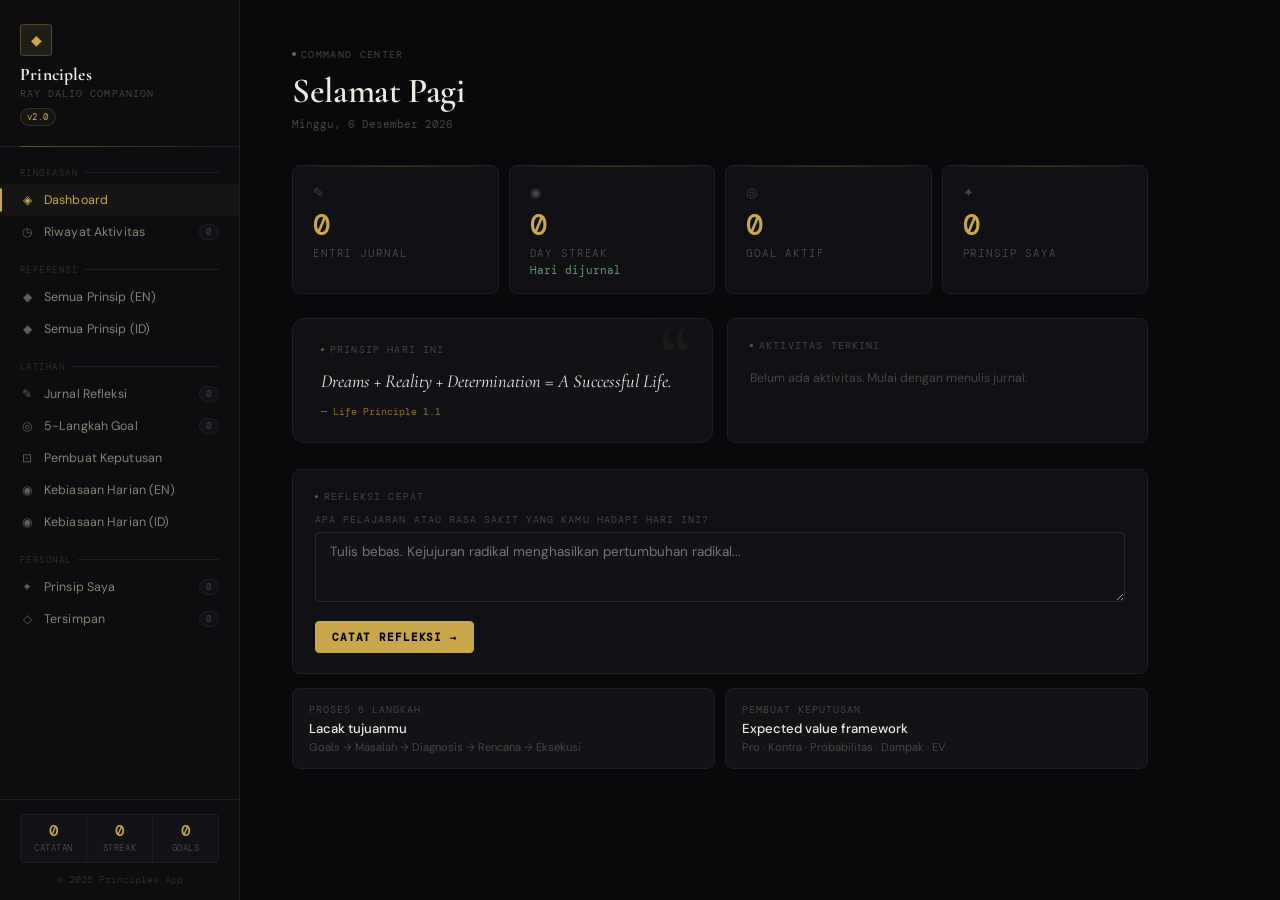
==== commit 87e06f0e: "Update index.html" ====
--- a/index.html
+++ b/index.html
@@ -1,41 +1,49 @@
 <!DOCTYPE html>
-<html lang="en">
+<html lang="id">
 <head>
 <meta charset="UTF-8">
 <meta name="viewport" content="width=device-width, initial-scale=1.0">
-<title>Principles — Ray Dalio Companion v2</title>
-<link href="https://fonts.googleapis.com/css2?family=Playfair+Display:ital,wght@0,400;0,700;0,900;1,400&family=IBM+Plex+Mono:wght@300;400;500&family=IBM+Plex+Sans:wght@300;400;500;600&display=swap" rel="stylesheet">
+<title>Principles — Ray Dalio Companion</title>
+<link href="https://fonts.googleapis.com/css2?family=Cormorant+Garamond:ital,wght@0,400;0,500;0,600;0,700;1,400;1,600&family=DM+Sans:wght@300;400;500;600&family=DM+Mono:wght@300;400;500&display=swap" rel="stylesheet">
 <style>
 :root {
-  --bg: #080808;
-  --bg2: #0f0f0f;
-  --bg3: #161616;
-  --card: #111111;
-  --card2: #161616;
-  --border: #232323;
-  --border2: #2e2e2e;
+  --bg: #09090b;
+  --bg2: #0d0d10;
+  --bg3: #131317;
+  --bg4: #18181e;
+  --card: #111115;
+  --card2: #17171d;
+  --border: #1e1e26;
+  --border2: #28283a;
+  --border3: #32324a;
   --gold: #c9a84c;
-  --gold2: #e8c472;
-  --gold3: #f0d080;
-  --gold-dim: rgba(201,168,76,0.12);
-  --gold-dim2: rgba(201,168,76,0.06);
-  --text: #ede9e0;
-  --text2: #9a9088;
-  --text3: #525050;
+  --gold2: #e2be70;
+  --gold3: #f0d490;
+  --gold-dim: rgba(201,168,76,0.10);
+  --gold-dim2: rgba(201,168,76,0.05);
+  --gold-glow: rgba(201,168,76,0.15);
+  --text: #eeeae0;
+  --text2: #8a8070;
+  --text3: #484440;
+  --text4: #302e2a;
   --red: #c45c4c;
-  --red-dim: rgba(196,92,76,0.12);
+  --red-dim: rgba(196,92,76,0.10);
   --green: #5a9e6e;
-  --green-dim: rgba(90,158,110,0.12);
+  --green-dim: rgba(90,158,110,0.10);
   --blue: #4c7ec9;
-  --blue-dim: rgba(76,126,201,0.12);
-  --font-serif: 'Playfair Display', Georgia, serif;
-  --font-sans: 'IBM Plex Sans', sans-serif;
-  --font-mono: 'IBM Plex Mono', monospace;
-  --radius: 3px;
-  --sidebar: 230px;
-}
-* { margin:0; padding:0; box-sizing:border-box; }
-html { font-size:16px; scroll-behavior:smooth; }
+  --blue-dim: rgba(76,126,201,0.10);
+  --amber: #d4956a;
+  --font-serif: 'Cormorant Garamond', Georgia, serif;
+  --font-sans: 'DM Sans', sans-serif;
+  --font-mono: 'DM Mono', monospace;
+  --radius-sm: 4px;
+  --radius: 8px;
+  --radius-lg: 12px;
+  --sidebar: 240px;
+  --transition: all 0.18s cubic-bezier(0.4, 0, 0.2, 1);
+}
+*, *::before, *::after { margin: 0; padding: 0; box-sizing: border-box; }
+html { font-size: 16px; scroll-behavior: smooth; }
 body {
   background: var(--bg);
   color: var(--text);
@@ -44,16 +52,14 @@
   display: flex;
   overflow: hidden;
 }
-/* Decision page needs enough bottom space to scroll fully */
-#page-decisions { padding-bottom: 80px; }
-
-/* ═══════════════════ SCROLLBAR ═══════════════════ */
-::-webkit-scrollbar { width: 4px; height: 4px; }
+
+/* ─────────── SCROLLBAR ─────────── */
+::-webkit-scrollbar { width: 3px; height: 3px; }
 ::-webkit-scrollbar-track { background: transparent; }
 ::-webkit-scrollbar-thumb { background: var(--border2); border-radius: 2px; }
-::-webkit-scrollbar-thumb:hover { background: #3a3a3a; }
-
-/* ═══════════════════ SIDEBAR ═══════════════════ */
+::-webkit-scrollbar-thumb:hover { background: var(--border3); }
+
+/* ─────────── SIDEBAR ─────────── */
 .sidebar {
   width: var(--sidebar);
   min-width: var(--sidebar);
@@ -66,165 +72,311 @@
   top: 0;
   overflow-y: auto;
   z-index: 100;
-  transition: transform 0.3s ease;
-}
-.sidebar-logo {
-  padding: 28px 22px 20px;
+}
+
+.sidebar-brand {
+  padding: 24px 20px 20px;
   border-bottom: 1px solid var(--border);
-}
-.sidebar-logo h1 {
+  position: relative;
+}
+.sidebar-brand::after {
+  content: '';
+  position: absolute;
+  bottom: -1px; left: 20px; right: 20px;
+  height: 1px;
+  background: linear-gradient(90deg, var(--gold), transparent);
+  opacity: 0.4;
+}
+.brand-icon {
+  width: 32px; height: 32px;
+  background: var(--gold-dim);
+  border: 1px solid rgba(201,168,76,0.3);
+  border-radius: var(--radius-sm);
+  display: flex; align-items: center; justify-content: center;
+  font-size: 0.85rem;
+  margin-bottom: 10px;
+  color: var(--gold);
+}
+.brand-title {
   font-family: var(--font-serif);
-  font-size: 1.15rem;
-  font-weight: 900;
+  font-size: 1.1rem;
+  font-weight: 700;
+  color: var(--text);
+  letter-spacing: 0.01em;
+  line-height: 1;
+}
+.brand-sub {
+  font-size: 0.65rem;
+  color: var(--text3);
+  font-family: var(--font-mono);
+  margin-top: 3px;
+  letter-spacing: 0.1em;
+  text-transform: uppercase;
+}
+.brand-badge {
+  display: inline-flex;
+  align-items: center;
+  font-size: 0.58rem;
+  font-family: var(--font-mono);
   color: var(--gold);
-  letter-spacing: 0.02em;
-  line-height: 1.1;
-}
-.sidebar-logo .sub {
-  font-size: 0.62rem;
-  color: var(--text3);
-  font-family: var(--font-mono);
-  margin-top: 4px;
-  letter-spacing: 0.12em;
-  text-transform: uppercase;
-}
-.sidebar-logo .version {
-  display: inline-block;
-  font-size: 0.58rem;
-  font-family: var(--font-mono);
-  color: var(--gold);
-  opacity: 0.5;
-  border: 1px solid currentColor;
-  padding: 1px 5px;
+  background: var(--gold-dim2);
+  border: 1px solid rgba(201,168,76,0.2);
+  padding: 2px 6px;
+  border-radius: 20px;
   margin-top: 8px;
-  letter-spacing: 0.06em;
-}
-.nav { padding: 10px 0; flex: 1; }
-.nav-section-label {
+  letter-spacing: 0.05em;
+}
+
+.nav { padding: 8px 0; flex: 1; overflow-y: auto; }
+.nav-group { margin-bottom: 4px; }
+.nav-group-label {
   font-family: var(--font-mono);
   font-size: 0.58rem;
   text-transform: uppercase;
-  letter-spacing: 0.14em;
-  color: var(--text3);
-  padding: 14px 22px 6px;
+  letter-spacing: 0.16em;
+  color: var(--text4);
+  padding: 12px 20px 5px;
+  display: flex;
+  align-items: center;
+  gap: 6px;
+}
+.nav-group-label::after {
+  content: '';
+  flex: 1;
+  height: 1px;
+  background: var(--border);
 }
 .nav-item {
   display: flex;
   align-items: center;
-  gap: 10px;
-  padding: 9px 22px;
+  gap: 9px;
+  padding: 8px 20px;
   cursor: pointer;
-  transition: all 0.15s;
-  font-size: 0.8rem;
+  transition: var(--transition);
+  font-size: 0.78rem;
   color: var(--text2);
-  border-left: 2px solid transparent;
+  position: relative;
+  border-radius: 0;
+  font-weight: 400;
   letter-spacing: 0.01em;
-  position: relative;
-}
-.nav-item:hover { background: var(--bg3); color: var(--text); }
-.nav-item.active { color: var(--gold); border-left-color: var(--gold); background: var(--gold-dim2); }
-.nav-item .icon { font-size: 0.9rem; width: 16px; text-align: center; opacity: 0.8; }
+}
+.nav-item:hover { color: var(--text); background: rgba(255,255,255,0.03); }
+.nav-item.active {
+  color: var(--gold);
+  background: var(--gold-dim2);
+}
+.nav-item.active::before {
+  content: '';
+  position: absolute;
+  left: 0; top: 4px; bottom: 4px;
+  width: 2px;
+  background: var(--gold);
+  border-radius: 0 2px 2px 0;
+}
+.nav-icon {
+  width: 15px; height: 15px;
+  display: flex; align-items: center; justify-content: center;
+  font-size: 0.75rem;
+  flex-shrink: 0;
+  opacity: 0.7;
+}
+.nav-item.active .nav-icon { opacity: 1; }
 .nav-badge {
   margin-left: auto;
   font-family: var(--font-mono);
   font-size: 0.58rem;
+  background: var(--bg3);
+  color: var(--text3);
+  border: 1px solid var(--border);
+  padding: 1px 6px;
+  border-radius: 10px;
+  min-width: 20px;
+  text-align: center;
+}
+.nav-item.active .nav-badge {
   background: var(--gold-dim);
   color: var(--gold);
-  border: 1px solid rgba(201,168,76,0.3);
-  padding: 1px 6px;
-  border-radius: 10px;
-}
+  border-color: rgba(201,168,76,0.25);
+}
+
 .sidebar-footer {
-  padding: 14px 22px;
+  padding: 14px 20px;
   border-top: 1px solid var(--border);
-}
-.sidebar-footer-stats {
+  background: var(--bg2);
+}
+.footer-stats {
   display: grid;
   grid-template-columns: 1fr 1fr 1fr;
-  gap: 8px;
+  gap: 1px;
+  background: var(--border);
+  border: 1px solid var(--border);
+  border-radius: var(--radius-sm);
+  overflow: hidden;
   margin-bottom: 10px;
 }
-.sf-stat {
+.footer-stat {
+  background: var(--bg3);
+  padding: 8px 0;
   text-align: center;
 }
-.sf-stat .n {
+.footer-stat .n {
   font-family: var(--font-mono);
   font-size: 1rem;
   color: var(--gold);
   font-weight: 500;
   display: block;
-}
-.sf-stat .l {
-  font-size: 0.58rem;
+  line-height: 1;
+}
+.footer-stat .l {
+  font-size: 0.56rem;
   color: var(--text3);
   font-family: var(--font-mono);
   text-transform: uppercase;
   letter-spacing: 0.06em;
-}
-.sf-copy {
-  font-size: 0.62rem;
-  color: var(--text3);
+  margin-top: 3px;
+  display: block;
+}
+.footer-copy {
+  font-size: 0.6rem;
+  color: var(--text4);
   font-family: var(--font-mono);
   text-align: center;
 }
 
-/* ═══════════════════ MAIN ═══════════════════ */
+/* ─────────── MAIN ─────────── */
 .main { flex: 1; height: 100vh; overflow-y: auto; }
-.page { display: none; padding: 40px 48px 60px; max-width: 980px; }
-.page.active { display: block; }
-
-/* PAGE HEADER */
+.page { display: none; padding: 40px 52px 72px; max-width: 960px; }
+.page.active { display: block; animation: pageFadeIn 0.2s ease; }
+@keyframes pageFadeIn { from { opacity: 0; transform: translateY(4px); } to { opacity: 1; transform: translateY(0); } }
+
+/* ─────────── PAGE HEADER ─────────── */
 .page-header { margin-bottom: 32px; }
-.page-tag {
-  display: inline-block;
+.page-eyebrow {
+  display: inline-flex;
+  align-items: center;
+  gap: 5px;
   font-family: var(--font-mono);
   font-size: 0.6rem;
   text-transform: uppercase;
-  letter-spacing: 0.12em;
-  color: var(--gold);
-  border: 1px solid rgba(201,168,76,0.4);
-  padding: 2px 8px;
+  letter-spacing: 0.14em;
+  color: var(--text3);
   margin-bottom: 10px;
-  opacity: 0.8;
+}
+.page-eyebrow-dot {
+  width: 4px; height: 4px;
+  border-radius: 50%;
+  background: var(--gold);
+  opacity: 0.6;
 }
 .page-header h2 {
   font-family: var(--font-serif);
-  font-size: 1.9rem;
-  font-weight: 700;
+  font-size: 2.2rem;
+  font-weight: 600;
   color: var(--text);
-  line-height: 1.2;
-}
-.page-header p { font-size: 0.82rem; color: var(--text2); margin-top: 8px; line-height: 1.6; }
-
-/* ═══════════════════ CARDS ═══════════════════ */
+  line-height: 1.15;
+  letter-spacing: -0.01em;
+}
+.page-header .subtitle {
+  font-size: 0.82rem;
+  color: var(--text2);
+  margin-top: 8px;
+  line-height: 1.65;
+  max-width: 560px;
+}
+
+/* ─────────── GRID ─────────── */
+.grid-2 { display: grid; grid-template-columns: 1fr 1fr; gap: 14px; }
+.grid-3 { display: grid; grid-template-columns: 1fr 1fr 1fr; gap: 14px; }
+.grid-4 { display: grid; grid-template-columns: repeat(4, 1fr); gap: 12px; }
+
+/* ─────────── STAT CARDS ─────────── */
+.stat-grid { display: grid; grid-template-columns: repeat(4, 1fr); gap: 10px; margin-bottom: 24px; }
+.stat-card {
+  background: var(--card);
+  border: 1px solid var(--border);
+  border-radius: var(--radius);
+  padding: 18px 20px 16px;
+  position: relative;
+  overflow: hidden;
+  transition: var(--transition);
+}
+.stat-card:hover { border-color: var(--border2); }
+.stat-card::before {
+  content: '';
+  position: absolute;
+  top: 0; left: 0; right: 0;
+  height: 1px;
+  background: linear-gradient(90deg, transparent, var(--gold), transparent);
+  opacity: 0.25;
+}
+.stat-icon {
+  font-size: 0.8rem;
+  color: var(--text3);
+  margin-bottom: 10px;
+}
+.stat-num {
+  font-family: var(--font-mono);
+  font-size: 1.8rem;
+  font-weight: 500;
+  color: var(--gold);
+  line-height: 1;
+  letter-spacing: -0.02em;
+}
+.stat-label {
+  font-size: 0.68rem;
+  color: var(--text3);
+  text-transform: uppercase;
+  letter-spacing: 0.08em;
+  font-family: var(--font-mono);
+  margin-top: 6px;
+}
+.stat-trend {
+  font-size: 0.66rem;
+  font-family: var(--font-mono);
+  color: var(--green);
+  margin-top: 4px;
+}
+
+/* ─────────── CARDS ─────────── */
 .card {
   background: var(--card);
   border: 1px solid var(--border);
   border-radius: var(--radius);
-  padding: 22px 24px;
-  margin-bottom: 14px;
-  transition: border-color 0.2s;
+  padding: 20px 22px;
+  margin-bottom: 12px;
+  transition: border-color 0.18s;
 }
 .card:hover { border-color: var(--border2); }
-.card-gold { border-left: 3px solid var(--gold); }
-.card-green { border-left: 3px solid var(--green); }
-.card-red { border-left: 3px solid var(--red); }
+.card-accent-gold { border-left: 2px solid var(--gold); }
+.card-accent-green { border-left: 2px solid var(--green); }
+.card-accent-red { border-left: 2px solid var(--red); }
+.card-accent-blue { border-left: 2px solid var(--blue); }
+
+.card-label {
+  font-family: var(--font-mono);
+  font-size: 0.6rem;
+  text-transform: uppercase;
+  letter-spacing: 0.12em;
+  color: var(--text3);
+  margin-bottom: 10px;
+  display: flex;
+  align-items: center;
+  gap: 6px;
+}
+.card-label-dot {
+  width: 3px; height: 3px;
+  border-radius: 50%;
+  background: var(--gold);
+  opacity: 0.5;
+}
 .card h3 {
   font-family: var(--font-serif);
-  font-size: 1rem;
-  font-weight: 700;
+  font-size: 1.05rem;
+  font-weight: 600;
   color: var(--text);
   margin-bottom: 8px;
 }
 .card p { font-size: 0.82rem; color: var(--text2); line-height: 1.65; }
-.card-meta {
-  font-family: var(--font-mono);
-  font-size: 0.62rem;
-  text-transform: uppercase;
-  letter-spacing: 0.1em;
-  color: var(--text3);
-  margin-bottom: 8px;
-}
 .card-actions {
   display: flex;
   gap: 8px;
@@ -234,145 +386,746 @@
   flex-wrap: wrap;
 }
 
-/* ═══════════════════ GRID ═══════════════════ */
-.grid-2 { display: grid; grid-template-columns: 1fr 1fr; gap: 14px; }
-.grid-3 { display: grid; grid-template-columns: 1fr 1fr 1fr; gap: 14px; }
-.grid-4 { display: grid; grid-template-columns: 1fr 1fr 1fr 1fr; gap: 12px; }
-
-/* ═══════════════════ STAT CARDS ═══════════════════ */
-.stat-card {
-  background: var(--card);
-  border: 1px solid var(--border);
-  padding: 18px 20px;
-  border-radius: var(--radius);
-  position: relative;
-  overflow: hidden;
-}
-.stat-card::before {
-  content: '';
-  position: absolute;
-  top: 0; left: 0; right: 0;
-  height: 2px;
-  background: var(--gold);
-  opacity: 0.4;
-}
-.stat-card .num {
-  font-family: var(--font-mono);
-  font-size: 1.9rem;
-  font-weight: 500;
-  color: var(--gold);
-  line-height: 1;
-}
-.stat-card .lbl {
-  font-size: 0.68rem;
-  color: var(--text3);
-  text-transform: uppercase;
-  letter-spacing: 0.08em;
-  font-family: var(--font-mono);
-  margin-top: 5px;
-}
-.stat-card .trend {
-  font-size: 0.65rem;
-  font-family: var(--font-mono);
-  color: var(--green);
-  margin-top: 4px;
-}
-
-/* ═══════════════════ QUOTE BLOCK ═══════════════════ */
+/* ─────────── QUOTE BLOCK ─────────── */
 .quote-block {
   background: var(--gold-dim2);
-  border-left: 3px solid var(--gold);
-  padding: 18px 22px;
-  margin: 20px 0;
+  border-left: 2px solid var(--gold);
+  padding: 16px 20px;
+  margin: 16px 0;
+  border-radius: 0 var(--radius-sm) var(--radius-sm) 0;
+  position: relative;
+}
+.quote-block p {
   font-family: var(--font-serif);
   font-style: italic;
-  font-size: 1rem;
+  font-size: 1.05rem;
   color: var(--text);
   line-height: 1.65;
-  border-radius: 0 var(--radius) var(--radius) 0;
 }
 .quote-source {
   font-family: var(--font-mono);
-  font-size: 0.65rem;
+  font-size: 0.62rem;
   color: var(--gold);
   margin-top: 8px;
-  font-style: normal;
-  opacity: 0.7;
-}
-
-/* ═══════════════════ FORMS ═══════════════════ */
+  opacity: 0.65;
+}
+
+/* ─────────── FORMS ─────────── */
+.field { margin-bottom: 14px; }
+.field-row { display: grid; grid-template-columns: 1fr 1fr; gap: 14px; margin-bottom: 14px; }
+label {
+  display: block;
+  font-size: 0.65rem;
+  text-transform: uppercase;
+  letter-spacing: 0.1em;
+  font-family: var(--font-mono);
+  color: var(--text3);
+  margin-bottom: 6px;
+}
 input, textarea, select {
   background: var(--bg3);
-  border: 1px solid var(--border);
+  border: 1px solid var(--border2);
   color: var(--text);
   font-family: var(--font-sans);
   font-size: 0.84rem;
-  padding: 10px 13px;
-  border-radius: var(--radius);
+  padding: 10px 14px;
+  border-radius: var(--radius-sm);
   outline: none;
   width: 100%;
-  transition: border-color 0.2s, background 0.2s;
+  transition: var(--transition);
 }
 input:focus, textarea:focus, select:focus {
-  border-color: var(--gold);
-  background: var(--bg2);
+  border-color: rgba(201,168,76,0.5);
+  background: var(--bg4);
+  box-shadow: 0 0 0 3px var(--gold-dim2);
 }
 textarea { resize: vertical; min-height: 80px; }
-label {
-  display: block;
-  font-size: 0.68rem;
-  text-transform: uppercase;
-  letter-spacing: 0.1em;
-  font-family: var(--font-mono);
+input[type="range"] { padding: 4px 0; border: none; background: transparent; cursor: pointer; }
+select option { background: var(--bg3); }
+.field-hint {
+  font-size: 0.67rem;
   color: var(--text3);
-  margin-bottom: 6px;
-}
-.field { margin-bottom: 14px; }
-.field-row { display: grid; grid-template-columns: 1fr 1fr; gap: 14px; margin-bottom: 14px; }
-.field-hint {
-  font-size: 0.68rem;
-  color: var(--text3);
-  font-family: var(--font-mono);
-  margin-top: 4px;
-}
-select option { background: var(--bg3); }
-
-/* ═══════════════════ BUTTONS ═══════════════════ */
+  font-family: var(--font-mono);
+  margin-top: 5px;
+  line-height: 1.5;
+}
+
+/* ─────────── BUTTONS ─────────── */
 .btn {
   display: inline-flex;
   align-items: center;
+  justify-content: center;
   gap: 6px;
-  padding: 9px 18px;
-  font-family: var(--font-mono);
-  font-size: 0.7rem;
+  padding: 8px 16px;
+  font-family: var(--font-mono);
+  font-size: 0.68rem;
   text-transform: uppercase;
   letter-spacing: 0.08em;
   border: 1px solid var(--border2);
-  background: transparent;
+  background: var(--bg3);
   color: var(--text2);
   cursor: pointer;
-  transition: all 0.15s;
-  border-radius: var(--radius);
+  transition: var(--transition);
+  border-radius: var(--radius-sm);
   white-space: nowrap;
-}
-.btn:hover { border-color: var(--gold); color: var(--gold); background: var(--gold-dim2); }
-.btn-gold {
+  font-weight: 400;
+}
+.btn:hover { border-color: var(--border3); color: var(--text); background: var(--bg4); }
+.btn-primary {
   background: var(--gold);
-  color: var(--bg);
+  color: #000;
   border-color: var(--gold);
   font-weight: 600;
-  color: #000;
-}
-.btn-gold:hover { background: var(--gold2); border-color: var(--gold2); color: #000; }
-.btn-danger { border-color: rgba(196,92,76,0.4); color: var(--red); }
-.btn-danger:hover { background: var(--red); color: white; border-color: var(--red); }
-.btn-ghost { border-color: transparent; color: var(--text3); }
-.btn-ghost:hover { color: var(--text); border-color: var(--border2); background: var(--bg3); }
+}
+.btn-primary:hover { background: var(--gold2); border-color: var(--gold2); color: #000; }
+.btn-danger { border-color: rgba(196,92,76,0.3); color: var(--red); background: var(--bg3); }
+.btn-danger:hover { background: var(--red-dim); border-color: rgba(196,92,76,0.5); }
+.btn-ghost { border-color: transparent; color: var(--text3); background: transparent; }
+.btn-ghost:hover { color: var(--text2); background: var(--bg3); border-color: var(--border); }
 .btn-sm { padding: 5px 10px; font-size: 0.62rem; }
-.btn-icon { padding: 7px 9px; }
+.btn-icon { padding: 6px 8px; }
 .btn-group { display: flex; gap: 8px; flex-wrap: wrap; }
 
-/* ═══════════════════ PRINCIPLE LIST ═══════════════════ */
+/* ─────────── SEARCH BAR ─────────── */
+.search-wrap {
+  position: relative;
+  margin-bottom: 18px;
+}
+.search-wrap input { padding-left: 38px; }
+.search-icon {
+  position: absolute;
+  left: 12px; top: 50%;
+  transform: translateY(-50%);
+  color: var(--text3);
+  font-size: 0.9rem;
+  pointer-events: none;
+}
+
+/* ─────────── FILTER TABS ─────────── */
+.filter-tabs {
+  display: flex;
+  gap: 4px;
+  flex-wrap: wrap;
+  margin-bottom: 18px;
+}
+.filter-tab {
+  display: inline-flex;
+  align-items: center;
+  gap: 5px;
+  padding: 5px 12px;
+  font-family: var(--font-mono);
+  font-size: 0.66rem;
+  text-transform: uppercase;
+  letter-spacing: 0.08em;
+  border: 1px solid var(--border);
+  background: transparent;
+  color: var(--text3);
+  cursor: pointer;
+  transition: var(--transition);
+  border-radius: 20px;
+}
+.filter-tab:hover { border-color: var(--border2); color: var(--text2); }
+.filter-tab.active { border-color: rgba(201,168,76,0.4); color: var(--gold); background: var(--gold-dim2); }
+.filter-count {
+  background: var(--bg3);
+  border-radius: 10px;
+  padding: 0 5px;
+  font-size: 0.58rem;
+  min-width: 16px;
+  text-align: center;
+}
+.filter-tab.active .filter-count { background: var(--gold-dim); }
+
+/* ─────────── PRINCIPLE LIST ─────────── */
+.principle-group { margin-bottom: 28px; }
+.principle-group-title {
+  font-family: var(--font-mono);
+  font-size: 0.62rem;
+  text-transform: uppercase;
+  letter-spacing: 0.16em;
+  color: var(--text3);
+  margin-bottom: 12px;
+  padding-bottom: 8px;
+  border-bottom: 1px solid var(--border);
+  display: flex;
+  align-items: center;
+  gap: 8px;
+}
+.principle-group-title span { color: var(--gold); }
+.principle-item {
+  background: var(--card);
+  border: 1px solid var(--border);
+  padding: 14px 18px;
+  margin-bottom: 4px;
+  cursor: pointer;
+  transition: var(--transition);
+  border-radius: var(--radius-sm);
+}
+.principle-item:hover { border-color: var(--border2); background: var(--card2); }
+.principle-item.expanded { border-color: rgba(201,168,76,0.25); background: var(--card2); }
+.pi-header { display: flex; align-items: flex-start; gap: 12px; }
+.pi-num {
+  font-family: var(--font-mono);
+  font-size: 0.65rem;
+  color: var(--gold);
+  opacity: 0.5;
+  min-width: 32px;
+  margin-top: 2px;
+}
+.pi-title {
+  font-size: 0.85rem;
+  color: var(--text);
+  font-weight: 500;
+  line-height: 1.4;
+  flex: 1;
+}
+.pi-bookmark {
+  margin-left: auto;
+  font-size: 0.75rem;
+  color: var(--text3);
+  cursor: pointer;
+  transition: var(--transition);
+  padding: 2px 4px;
+  flex-shrink: 0;
+}
+.pi-bookmark.bookmarked { color: var(--gold); }
+.pi-bookmark:hover { color: var(--gold); }
+.pi-toggle { color: var(--text4); font-size: 0.7rem; margin-left: 4px; transition: transform 0.2s; flex-shrink: 0; margin-top: 2px; }
+.pi-body {
+  display: none;
+  margin-top: 12px;
+  padding-top: 12px;
+  border-top: 1px solid var(--border);
+}
+.pi-body.show { display: block; }
+.pi-sub {
+  display: flex;
+  gap: 10px;
+  align-items: flex-start;
+  padding: 8px 0;
+  border-bottom: 1px solid rgba(255,255,255,0.03);
+}
+.pi-sub:last-child { border-bottom: none; }
+.pi-sub-letter {
+  font-family: var(--font-mono);
+  font-size: 0.62rem;
+  color: var(--gold);
+  opacity: 0.5;
+  min-width: 30px;
+  margin-top: 2px;
+}
+.pi-sub-text {
+  font-size: 0.82rem;
+  color: var(--text);
+  font-weight: 500;
+  line-height: 1.4;
+}
+.pi-sub-detail {
+  font-size: 0.76rem;
+  color: var(--text2);
+  line-height: 1.6;
+  margin-top: 3px;
+}
+
+/* ─────────── JOURNAL ─────────── */
+.journal-entry {
+  background: var(--card);
+  border: 1px solid var(--border);
+  border-radius: var(--radius);
+  padding: 18px 20px;
+  margin-bottom: 10px;
+  transition: var(--transition);
+}
+.journal-entry:hover { border-color: var(--border2); }
+.je-header { display: flex; align-items: flex-start; justify-content: space-between; margin-bottom: 8px; gap: 12px; }
+.je-meta { display: flex; flex-direction: column; gap: 3px; }
+.je-date { font-family: var(--font-mono); font-size: 0.62rem; color: var(--text3); }
+.je-pain { font-size: 0.9rem; font-weight: 500; color: var(--text); line-height: 1.3; }
+.je-root { font-size: 0.8rem; color: var(--text2); line-height: 1.6; margin-bottom: 8px; }
+.je-reflection { font-size: 0.81rem; color: var(--text2); line-height: 1.65; }
+.je-progress {
+  margin-top: 10px;
+  padding: 8px 12px;
+  background: var(--green-dim);
+  border-left: 2px solid var(--green);
+  font-size: 0.78rem;
+  color: var(--green);
+  border-radius: 0 var(--radius-sm) var(--radius-sm) 0;
+}
+.je-tags { display: flex; flex-wrap: wrap; gap: 5px; margin-top: 10px; }
+.je-tag {
+  font-family: var(--font-mono);
+  font-size: 0.58rem;
+  text-transform: uppercase;
+  letter-spacing: 0.06em;
+  padding: 2px 8px;
+  border: 1px solid var(--border);
+  color: var(--text3);
+  border-radius: 20px;
+  cursor: pointer;
+  transition: var(--transition);
+}
+.je-tag:hover { border-color: rgba(201,168,76,0.3); color: var(--gold); }
+.je-actions { display: flex; gap: 5px; flex-shrink: 0; }
+.je-expandable { display: none; margin-top: 10px; }
+.je-expandable.open { display: block; }
+.je-expand-btn {
+  font-family: var(--font-mono);
+  font-size: 0.62rem;
+  color: var(--text3);
+  cursor: pointer;
+  display: inline-flex;
+  align-items: center;
+  gap: 4px;
+  margin-top: 8px;
+  transition: var(--transition);
+  padding: 3px 0;
+}
+.je-expand-btn:hover { color: var(--gold); }
+
+/* ─────────── GOAL / 5-STEP ─────────── */
+.goal-card {
+  background: var(--card);
+  border: 1px solid var(--border);
+  border-radius: var(--radius);
+  margin-bottom: 12px;
+  overflow: hidden;
+  transition: border-color 0.18s;
+}
+.goal-card:hover { border-color: var(--border2); }
+.goal-header {
+  display: flex;
+  align-items: center;
+  gap: 14px;
+  padding: 16px 20px;
+  cursor: pointer;
+}
+.goal-status-dot {
+  width: 8px; height: 8px;
+  border-radius: 50%;
+  flex-shrink: 0;
+  background: var(--text4);
+  transition: var(--transition);
+}
+.goal-status-dot.active { background: var(--gold); box-shadow: 0 0 6px var(--gold-glow); }
+.goal-status-dot.done { background: var(--green); }
+.goal-title-wrap { flex: 1; }
+.goal-title { font-size: 0.88rem; font-weight: 500; color: var(--text); }
+.goal-sub { font-size: 0.68rem; color: var(--text3); font-family: var(--font-mono); margin-top: 3px; }
+.goal-progress-bar { height: 2px; background: var(--bg3); }
+.goal-progress-fill { height: 100%; background: linear-gradient(90deg, var(--gold), var(--gold2)); transition: width 0.4s ease; }
+.goal-body { display: none; padding: 18px 20px; border-top: 1px solid var(--border); }
+.goal-body.open { display: block; }
+.step-card {
+  background: var(--bg3);
+  border: 1px solid var(--border);
+  border-radius: var(--radius-sm);
+  padding: 12px 16px;
+  margin-bottom: 8px;
+  transition: var(--transition);
+}
+.step-card.done { opacity: 0.65; border-color: rgba(90,158,110,0.3); }
+.step-card.step-active { border-color: rgba(201,168,76,0.3); background: var(--gold-dim2); }
+.step-header { display: flex; align-items: center; gap: 12px; }
+.step-num {
+  width: 26px; height: 26px;
+  border: 1.5px solid var(--border2);
+  border-radius: 50%;
+  display: flex; align-items: center; justify-content: center;
+  font-family: var(--font-mono);
+  font-size: 0.68rem;
+  color: var(--text2);
+  flex-shrink: 0;
+  transition: var(--transition);
+}
+.step-card.done .step-num { border-color: var(--green); color: var(--green); }
+.step-card.step-active .step-num { border-color: var(--gold); color: var(--gold); }
+.step-info { flex: 1; }
+.step-title { font-weight: 500; font-size: 0.82rem; }
+.step-desc { font-size: 0.72rem; color: var(--text3); margin-top: 2px; }
+.step-body { display: none; margin-top: 10px; padding-top: 10px; border-top: 1px solid var(--border); }
+.step-body.show { display: block; }
+
+/* ─────────── DECISION TOOL ─────────── */
+.decision-option {
+  background: var(--card);
+  border: 1px solid var(--border);
+  border-radius: var(--radius);
+  padding: 18px 20px;
+  margin-bottom: 10px;
+}
+.pros-cons { display: grid; grid-template-columns: 1fr 1fr; gap: 10px; }
+.pc-list { font-size: 0.78rem; }
+.pc-title {
+  font-family: var(--font-mono);
+  font-size: 0.6rem;
+  letter-spacing: 0.08em;
+  text-transform: uppercase;
+  margin-bottom: 6px;
+  display: flex; align-items: center; gap: 5px;
+}
+.pros .pc-title { color: var(--green); }
+.cons .pc-title { color: var(--red); }
+.ev-result-row {
+  display: flex;
+  align-items: center;
+  gap: 12px;
+  padding: 9px 0;
+  border-bottom: 1px solid var(--border);
+}
+.ev-result-row:last-of-type { border-bottom: none; }
+.ev-rank { font-family: var(--font-mono); font-size: 0.78rem; color: var(--text3); width: 20px; }
+.ev-name { flex: 1; font-size: 0.82rem; }
+.ev-bar-wrap { width: 80px; height: 3px; background: var(--bg3); border-radius: 2px; }
+.ev-bar { height: 100%; background: var(--gold); border-radius: 2px; transition: width 0.4s; }
+.ev-value { font-family: var(--font-mono); font-size: 0.74rem; color: var(--gold); width: 48px; text-align: right; }
+
+/* ─────────── HABITS ─────────── */
+.habit-item {
+  display: flex;
+  align-items: center;
+  gap: 14px;
+  padding: 13px 16px;
+  background: var(--card);
+  border: 1px solid var(--border);
+  border-radius: var(--radius-sm);
+  margin-bottom: 6px;
+  cursor: pointer;
+  transition: var(--transition);
+}
+.habit-item:hover { border-color: var(--border2); }
+.habit-item.done { border-color: rgba(201,168,76,0.2); background: var(--gold-dim2); }
+.habit-check {
+  width: 20px; height: 20px;
+  border: 1.5px solid var(--border3);
+  border-radius: 50%;
+  display: flex; align-items: center; justify-content: center;
+  font-size: 0.65rem;
+  color: transparent;
+  flex-shrink: 0;
+  transition: var(--transition);
+}
+.habit-item.done .habit-check {
+  border-color: var(--gold);
+  background: var(--gold-dim);
+  color: var(--gold);
+}
+.habit-text { font-size: 0.83rem; font-weight: 500; }
+.habit-detail { font-size: 0.7rem; color: var(--text3); margin-top: 2px; }
+
+/* ─────────── MY PRINCIPLES ─────────── */
+.my-principle {
+  display: flex;
+  gap: 14px;
+  background: var(--card);
+  border: 1px solid var(--border);
+  border-radius: var(--radius);
+  padding: 14px 18px;
+  margin-bottom: 8px;
+  transition: var(--transition);
+}
+.my-principle:hover { border-color: var(--border2); }
+.mp-bullet { color: var(--gold); font-family: var(--font-mono); font-size: 0.75rem; flex-shrink: 0; margin-top: 3px; opacity: 0.6; }
+.mp-body { flex: 1; min-width: 0; }
+.mp-text { font-size: 0.87rem; font-weight: 500; color: var(--text); line-height: 1.4; }
+.mp-desc { font-size: 0.77rem; color: var(--text2); line-height: 1.6; margin-top: 5px; }
+.mp-meta { display: flex; align-items: center; gap: 7px; margin-top: 8px; flex-wrap: wrap; }
+.mp-date { font-family: var(--font-mono); font-size: 0.58rem; color: var(--text3); }
+.mp-badge {
+  font-family: var(--font-mono);
+  font-size: 0.56rem;
+  text-transform: uppercase;
+  letter-spacing: 0.05em;
+  padding: 1px 6px;
+  border: 1px solid var(--border2);
+  color: var(--text3);
+  border-radius: 10px;
+}
+.mp-actions { display: flex; gap: 5px; flex-shrink: 0; }
+
+/* ─────────── HISTORY ─────────── */
+.history-item {
+  display: flex;
+  gap: 14px;
+  padding: 10px 0;
+  border-bottom: 1px solid var(--border);
+}
+.history-item:last-child { border-bottom: none; }
+.hi-dot {
+  width: 6px; height: 6px;
+  border-radius: 50%;
+  background: var(--gold);
+  flex-shrink: 0;
+  margin-top: 6px;
+}
+.hi-dot.journal { background: var(--blue); }
+.hi-dot.goal { background: var(--green); }
+.hi-dot.principle { background: var(--gold); }
+.hi-body { flex: 1; min-width: 0; }
+.hi-title { font-size: 0.81rem; color: var(--text); font-weight: 500; }
+.hi-meta { font-family: var(--font-mono); font-size: 0.6rem; color: var(--text3); margin-top: 2px; }
+.hi-type-badge {
+  font-family: var(--font-mono);
+  font-size: 0.56rem;
+  text-transform: uppercase;
+  letter-spacing: 0.06em;
+  padding: 2px 7px;
+  border-radius: 3px;
+  flex-shrink: 0;
+}
+.hi-type-badge.journal { background: var(--blue-dim); color: var(--blue); }
+.hi-type-badge.goal { background: var(--green-dim); color: var(--green); }
+.hi-type-badge.principle { background: var(--gold-dim); color: var(--gold); }
+
+/* ─────────── MODAL ─────────── */
+.modal-overlay {
+  position: fixed;
+  inset: 0;
+  background: rgba(0,0,0,0.8);
+  z-index: 1000;
+  display: none;
+  align-items: center;
+  justify-content: center;
+  padding: 20px;
+  backdrop-filter: blur(6px);
+}
+.modal-overlay.open { display: flex; }
+.modal {
+  background: var(--bg2);
+  border: 1px solid var(--border2);
+  border-radius: var(--radius-lg);
+  width: 100%;
+  max-width: 540px;
+  max-height: 90vh;
+  overflow-y: auto;
+  box-shadow: 0 24px 64px rgba(0,0,0,0.6);
+}
+.modal-header {
+  display: flex;
+  align-items: center;
+  justify-content: space-between;
+  padding: 20px 24px 16px;
+  border-bottom: 1px solid var(--border);
+}
+.modal-header h3 {
+  font-family: var(--font-serif);
+  font-size: 1.15rem;
+  font-weight: 600;
+  color: var(--text);
+}
+.modal-body { padding: 20px 24px; }
+.modal-footer {
+  display: flex;
+  gap: 8px;
+  justify-content: flex-end;
+  padding: 14px 24px 20px;
+  border-top: 1px solid var(--border);
+}
+
+/* ─────────── METER ─────────── */
+.meter-wrap { margin: 10px 0; }
+.meter-label {
+  display: flex;
+  justify-content: space-between;
+  font-size: 0.66rem;
+  color: var(--text3);
+  font-family: var(--font-mono);
+  margin-bottom: 6px;
+}
+.meter { height: 2px; background: var(--bg3); border-radius: 2px; overflow: hidden; }
+.meter-fill { height: 100%; background: linear-gradient(90deg, var(--gold), var(--gold2)); border-radius: 2px; transition: width 0.5s cubic-bezier(0.4,0,0.2,1); }
+.meter-fill.green { background: var(--green); }
+
+/* ─────────── CHECKLIST ─────────── */
+.checklist-item {
+  display: flex;
+  align-items: flex-start;
+  gap: 12px;
+  padding: 9px 0;
+  border-bottom: 1px solid var(--border);
+  cursor: pointer;
+  transition: var(--transition);
+}
+.checklist-item:last-child { border-bottom: none; }
+.check-box {
+  width: 16px; height: 16px;
+  border: 1.5px solid var(--border2);
+  border-radius: 3px;
+  display: flex; align-items: center; justify-content: center;
+  font-size: 0.6rem;
+  color: transparent;
+  flex-shrink: 0;
+  margin-top: 2px;
+  transition: var(--transition);
+}
+.checklist-item.checked .check-box {
+  background: var(--gold-dim);
+  border-color: var(--gold);
+  color: var(--gold);
+}
+.check-text { font-size: 0.8rem; color: var(--text2); line-height: 1.5; }
+.checklist-item.checked .check-text { color: var(--text3); text-decoration: line-through; }
+
+/* ─────────── DIVIDER ─────────── */
+hr.divider { border: none; border-top: 1px solid var(--border); margin: 20px 0; }
+.divider-label {
+  display: flex;
+  align-items: center;
+  gap: 12px;
+  margin: 20px 0;
+}
+.divider-label span {
+  font-family: var(--font-mono);
+  font-size: 0.62rem;
+  text-transform: uppercase;
+  letter-spacing: 0.1em;
+  color: var(--text3);
+  white-space: nowrap;
+}
+.divider-label::before, .divider-label::after {
+  content: '';
+  flex: 1;
+  height: 1px;
+  background: var(--border);
+}
+
+/* ─────────── TOAST ─────────── */
+.toast {
+  position: fixed;
+  bottom: 24px;
+  right: 24px;
+  background: var(--card2);
+  border: 1px solid var(--border2);
+  color: var(--text);
+  padding: 10px 16px;
+  font-family: var(--font-mono);
+  font-size: 0.7rem;
+  letter-spacing: 0.02em;
+  border-radius: var(--radius);
+  z-index: 9999;
+  opacity: 0;
+  transform: translateY(8px);
+  transition: all 0.22s ease;
+  pointer-events: none;
+  max-width: 280px;
+  box-shadow: 0 8px 32px rgba(0,0,0,0.5);
+}
+.toast.show { opacity: 1; transform: translateY(0); }
+.toast.success { border-color: rgba(90,158,110,0.4); }
+.toast.error { border-color: rgba(196,92,76,0.4); }
+
+/* ─────────── EMPTY STATE ─────────── */
+.empty-state {
+  text-align: center;
+  padding: 52px 24px;
+  color: var(--text3);
+}
+.empty-icon { font-size: 1.5rem; margin-bottom: 14px; opacity: 0.3; }
+.empty-state p { font-size: 0.81rem; line-height: 1.65; }
+.empty-hint { font-family: var(--font-mono); font-size: 0.65rem; color: var(--text4); margin-top: 8px; }
+
+/* ─────────── HIGHLIGHT ─────────── */
+mark { background: var(--gold-dim); color: var(--gold); border-radius: 2px; padding: 0 2px; }
+
+/* ─────────── RESPONSIVE ─────────── */
+@media (max-width: 768px) {
+  :root { --sidebar: 200px; }
+  .page { padding: 24px 20px 60px; }
+  .grid-2, .grid-3, .grid-4, .stat-grid, .grid-4 { grid-template-columns: 1fr; }
+  .field-row { grid-template-columns: 1fr; }
+  .pros-cons { grid-template-columns: 1fr; }
+}
+
+/* ─────────── DASHBOARD SPECIAL ─────────── */
+.dash-quote-card {
+  background: linear-gradient(135deg, var(--card), var(--bg3));
+  border: 1px solid var(--border);
+  border-radius: var(--radius-lg);
+  padding: 24px 28px;
+  position: relative;
+  overflow: hidden;
+  margin-bottom: 12px;
+}
+.dash-quote-card::before {
+  content: '\201C';
+  position: absolute;
+  top: -10px; right: 20px;
+  font-family: var(--font-serif);
+  font-size: 6rem;
+  color: var(--gold);
+  opacity: 0.06;
+  line-height: 1;
+}
+.dash-quote-text {
+  font-family: var(--font-serif);
+  font-style: italic;
+  font-size: 1.15rem;
+  color: var(--text);
+  line-height: 1.65;
+  position: relative;
+}
+.dash-quick-actions {
+  display: grid;
+  grid-template-columns: 1fr 1fr;
+  gap: 10px;
+  margin-top: 14px;
+}
+.quick-action-btn {
+  display: flex;
+  flex-direction: column;
+  padding: 14px 16px;
+  background: var(--bg3);
+  border: 1px solid var(--border);
+  border-radius: var(--radius);
+  cursor: pointer;
+  transition: var(--transition);
+  text-align: left;
+}
+.quick-action-btn:hover { border-color: var(--border2); background: var(--bg4); }
+.qa-label { font-family: var(--font-mono); font-size: 0.62rem; color: var(--text3); text-transform: uppercase; letter-spacing: 0.1em; margin-bottom: 4px; }
+.qa-title { font-size: 0.82rem; color: var(--text); font-weight: 500; }
+.qa-sub { font-size: 0.7rem; color: var(--text3); margin-top: 3px; }
+
+/* ─────────── TIPS GUIDE ─────────── */
+.guide-steps {
+  display: grid;
+  grid-template-columns: 1fr 1fr;
+  gap: 8px;
+  margin-top: 14px;
+}
+.guide-step {
+  background: var(--bg3);
+  border: 1px solid var(--border);
+  border-radius: var(--radius-sm);
+  padding: 12px 14px;
+}
+.guide-step-num {
+  font-family: var(--font-mono);
+  font-size: 0.58rem;
+  color: var(--gold);
+  text-transform: uppercase;
+  letter-spacing: 0.1em;
+  margin-bottom: 5px;
+  opacity: 0.8;
+}
+.guide-step-text { font-size: 0.77rem; color: var(--text2); line-height: 1.5; }
+
+/* ─────────── SECTION DIVIDER ─────────── */
+.section-header {
+  display: flex;
+  align-items: center;
+  justify-content: space-between;
+  margin-bottom: 14px;
+}
+.section-title {
+  font-family: var(--font-mono);
+  font-size: 0.62rem;
+  text-transform: uppercase;
+  letter-spacing: 0.12em;
+  color: var(--text3);
+}
+
+/* ─────────── PRINCIPLE SECTION ─────────── */
 .principle-section { margin-bottom: 28px; }
 .principle-section-title {
   font-family: var(--font-mono);
@@ -387,919 +1140,303 @@
   align-items: center;
   gap: 8px;
 }
-.principle-item {
-  background: var(--card);
-  border: 1px solid var(--border);
-  padding: 14px 18px;
-  margin-bottom: 6px;
-  cursor: pointer;
-  transition: all 0.15s;
-  border-radius: var(--radius);
-}
-.principle-item:hover { border-color: var(--border2); background: var(--card2); }
-.principle-item.expanded { border-color: rgba(201,168,76,0.4); background: var(--card2); }
-.pi-header { display: flex; align-items: flex-start; gap: 12px; }
-.pi-num {
-  font-family: var(--font-mono);
-  font-size: 0.68rem;
-  color: var(--gold);
-  min-width: 36px;
-  margin-top: 2px;
-  opacity: 0.7;
-}
-.pi-title {
-  font-size: 0.86rem;
-  color: var(--text);
-  font-weight: 500;
-  line-height: 1.4;
-  flex: 1;
-}
-.pi-toggle { color: var(--text3); font-size: 0.75rem; margin-left: 8px; transition: transform 0.2s; flex-shrink: 0; }
-.pi-body {
-  display: none;
-  margin-top: 12px;
-  padding-top: 12px;
-  border-top: 1px solid var(--border);
-}
-.pi-body.show { display: block; }
-.pi-sub {
-  display: flex;
-  gap: 10px;
-  align-items: flex-start;
-  padding: 7px 0;
-  border-bottom: 1px solid var(--border);
-}
-.pi-sub:last-child { border-bottom: none; }
-.pi-sub-letter {
-  font-family: var(--font-mono);
-  font-size: 0.65rem;
-  color: var(--gold);
-  opacity: 0.6;
-  min-width: 28px;
-  margin-top: 2px;
-}
-.pi-sub-text {
-  font-size: 0.81rem;
-  color: var(--text);
-  font-weight: 500;
-  line-height: 1.4;
-}
-.pi-sub-detail {
-  font-size: 0.76rem;
-  color: var(--text2);
-  line-height: 1.6;
-  margin-top: 3px;
-}
-.pi-bookmark {
-  margin-left: auto;
-  font-size: 0.8rem;
-  color: var(--text3);
-  cursor: pointer;
-  transition: color 0.15s;
-  padding: 2px;
-}
-.pi-bookmark.bookmarked { color: var(--gold); }
-.pi-bookmark:hover { color: var(--gold); }
-
-/* ═══════════════════ JOURNAL ENTRIES ═══════════════════ */
-.journal-entry {
-  background: var(--card);
-  border: 1px solid var(--border);
-  border-radius: var(--radius);
-  padding: 20px 22px;
-  margin-bottom: 10px;
-  transition: all 0.15s;
-}
-.journal-entry:hover { border-color: var(--border2); }
-.je-header { display: flex; align-items: flex-start; justify-content: space-between; margin-bottom: 10px; gap: 12px; }
-.je-meta { display: flex; flex-direction: column; gap: 2px; }
-.je-date { font-family: var(--font-mono); font-size: 0.64rem; color: var(--text3); }
-.je-pain { font-size: 0.9rem; font-weight: 600; color: var(--text); line-height: 1.3; }
-.je-root { font-size: 0.8rem; color: var(--text2); line-height: 1.6; margin-bottom: 8px; }
-.je-reflection { font-size: 0.82rem; color: var(--text2); line-height: 1.65; }
-.je-progress {
-  margin-top: 10px;
-  padding: 8px 12px;
-  background: var(--green-dim);
-  border-left: 2px solid var(--green);
-  font-size: 0.78rem;
-  color: var(--green);
-  border-radius: 0 var(--radius) var(--radius) 0;
-}
-.je-tags { display: flex; flex-wrap: wrap; gap: 5px; margin-top: 10px; }
-.je-tag {
-  font-family: var(--font-mono);
-  font-size: 0.6rem;
-  text-transform: uppercase;
-  letter-spacing: 0.06em;
-  padding: 2px 8px;
-  border: 1px solid var(--border2);
-  color: var(--text3);
-  border-radius: 20px;
-  cursor: pointer;
-  transition: all 0.15s;
-}
-.je-tag:hover { border-color: var(--gold); color: var(--gold); }
-.je-actions { display: flex; gap: 6px; flex-shrink: 0; }
-.je-expandable { display: none; }
-.je-expandable.open { display: block; }
-.je-expand-btn {
-  font-family: var(--font-mono);
-  font-size: 0.64rem;
-  color: var(--text3);
-  cursor: pointer;
-  display: flex;
-  align-items: center;
-  gap: 4px;
-  margin-top: 8px;
-  transition: color 0.15s;
-}
-.je-expand-btn:hover { color: var(--gold); }
-
-/* ═══════════════════ GOAL / 5-STEP ═══════════════════ */
-.goal-card {
-  background: var(--card);
-  border: 1px solid var(--border);
-  border-radius: var(--radius);
-  margin-bottom: 16px;
-  overflow: hidden;
-}
-.goal-header {
-  display: flex;
-  align-items: center;
-  gap: 14px;
-  padding: 16px 20px;
-  cursor: pointer;
-  transition: background 0.15s;
-}
-.goal-header:hover { background: var(--card2); }
-.goal-status-dot {
-  width: 8px; height: 8px;
-  border-radius: 50%;
-  flex-shrink: 0;
-  background: var(--text3);
-}
-.goal-status-dot.active { background: var(--gold); box-shadow: 0 0 6px rgba(201,168,76,0.4); }
-.goal-status-dot.done { background: var(--green); }
-.goal-title-wrap { flex: 1; }
-.goal-title { font-size: 0.9rem; font-weight: 600; color: var(--text); }
-.goal-sub { font-size: 0.72rem; color: var(--text3); font-family: var(--font-mono); margin-top: 2px; }
-.goal-progress-bar { height: 3px; background: var(--bg3); }
-.goal-progress-fill { height: 100%; background: var(--gold); transition: width 0.4s ease; }
-.goal-body { display: none; padding: 20px; border-top: 1px solid var(--border); }
-.goal-body.open { display: block; }
-.step-card {
-  background: var(--bg3);
-  border: 1px solid var(--border);
-  border-radius: var(--radius);
-  padding: 14px 18px;
-  margin-bottom: 8px;
-  transition: all 0.15s;
-}
-.step-card.done { border-color: rgba(90,158,110,0.4); opacity: 0.75; }
-.step-card.step-active { border-color: rgba(201,168,76,0.4); }
-.step-header { display: flex; align-items: center; gap: 12px; }
-.step-num {
-  width: 28px; height: 28px;
-  border: 1.5px solid var(--border2);
-  border-radius: 50%;
-  display: flex; align-items: center; justify-content: center;
-  font-family: var(--font-mono);
-  font-size: 0.72rem;
-  font-weight: 500;
-  color: var(--text2);
-  flex-shrink: 0;
-  transition: all 0.2s;
-}
-.step-card.done .step-num { border-color: var(--green); color: var(--green); background: var(--green-dim); }
-.step-card.step-active .step-num { border-color: var(--gold); color: var(--gold); background: var(--gold-dim); }
-.step-info { flex: 1; }
-.step-title { font-weight: 500; font-size: 0.84rem; }
-.step-desc { font-size: 0.74rem; color: var(--text3); margin-top: 2px; }
-.step-body { display: none; margin-top: 12px; padding-top: 12px; border-top: 1px solid var(--border); }
-.step-body.show { display: block; }
-
-/* ═══════════════════ DECISION TOOL ═══════════════════ */
-.decision-option {
-  background: var(--card);
-  border: 1px solid var(--border);
-  border-radius: var(--radius);
-  padding: 18px;
-  margin-bottom: 10px;
-  position: relative;
-}
-.decision-option h4 { font-size: 0.88rem; margin-bottom: 12px; }
-.pros-cons { display: grid; grid-template-columns: 1fr 1fr; gap: 10px; }
-.pc-list { font-size: 0.78rem; color: var(--text2); }
-.pc-title {
-  font-family: var(--font-mono);
-  font-size: 0.62rem;
-  letter-spacing: 0.08em;
-  text-transform: uppercase;
-  margin-bottom: 6px;
-}
-.pros .pc-title { color: var(--green); }
-.cons .pc-title { color: var(--red); }
-.ev-result-row {
-  display: flex;
-  align-items: center;
-  gap: 12px;
-  padding: 8px 0;
-  border-bottom: 1px solid var(--border);
-}
-.ev-rank { font-family: var(--font-mono); font-size: 0.8rem; color: var(--text3); width: 20px; }
-.ev-name { flex: 1; font-size: 0.84rem; }
-.ev-bar-wrap { width: 80px; height: 4px; background: var(--bg3); border-radius: 2px; }
-.ev-bar { height: 100%; background: var(--gold); border-radius: 2px; transition: width 0.4s; }
-.ev-value { font-family: var(--font-mono); font-size: 0.75rem; color: var(--gold); width: 50px; text-align: right; }
-
-/* ═══════════════════ HABITS ═══════════════════ */
-.habit-card {
-  background: var(--card);
-  border: 1px solid var(--border);
-  border-radius: var(--radius);
-  padding: 14px 18px;
-  margin-bottom: 8px;
-  cursor: pointer;
-  transition: all 0.15s;
-  display: flex;
-  align-items: center;
-  gap: 14px;
-}
-.habit-card:hover { border-color: var(--border2); }
-.habit-card.done { border-color: rgba(201,168,76,0.3); background: var(--gold-dim2); }
-.habit-check {
-  width: 22px; height: 22px;
-  border: 1.5px solid var(--border2);
-  border-radius: 50%;
-  display: flex; align-items: center; justify-content: center;
-  font-size: 0.72rem;
-  color: transparent;
-  flex-shrink: 0;
-  transition: all 0.2s;
-}
-.habit-card.done .habit-check {
-  border-color: var(--gold);
-  background: var(--gold-dim);
-  color: var(--gold);
-}
-.habit-text { font-size: 0.84rem; font-weight: 500; flex: 1; }
-.habit-detail { font-size: 0.72rem; color: var(--text3); margin-top: 2px; }
-.habit-streak { font-family: var(--font-mono); font-size: 0.65rem; color: var(--text3); flex-shrink: 0; }
-.habit-history-dots { display: flex; gap: 3px; }
-.hd { width: 6px; height: 6px; border-radius: 50%; background: var(--border2); }
-.hd.done { background: var(--gold); }
-
-/* ═══════════════════ MY PRINCIPLES ═══════════════════ */
-.my-principle {
-  display: flex;
-  gap: 14px;
-  background: var(--card);
-  border: 1px solid var(--border);
-  border-radius: var(--radius);
-  padding: 16px 18px;
-  margin-bottom: 8px;
-  transition: all 0.15s;
-}
-.my-principle:hover { border-color: var(--border2); }
-.mp-bullet { color: var(--gold); font-family: var(--font-mono); font-size: 0.8rem; flex-shrink: 0; margin-top: 2px; }
-.mp-body { flex: 1; min-width: 0; }
-.mp-text { font-size: 0.88rem; font-weight: 600; color: var(--text); line-height: 1.4; }
-.mp-desc { font-size: 0.78rem; color: var(--text2); line-height: 1.6; margin-top: 5px; }
-.mp-meta { display: flex; align-items: center; gap: 8px; margin-top: 8px; }
-.mp-date { font-family: var(--font-mono); font-size: 0.6rem; color: var(--text3); }
-.mp-cat-badge {
-  font-family: var(--font-mono);
-  font-size: 0.58rem;
-  text-transform: uppercase;
-  letter-spacing: 0.06em;
-  padding: 1px 6px;
-  border: 1px solid var(--border2);
-  color: var(--text3);
-  border-radius: 10px;
-}
-.mp-actions { display: flex; gap: 6px; flex-shrink: 0; }
-
-/* ═══════════════════ HISTORY LOG ═══════════════════ */
-.history-item {
-  display: flex;
-  gap: 14px;
-  padding: 12px 0;
-  border-bottom: 1px solid var(--border);
-}
-.history-item:last-child { border-bottom: none; }
-.hi-dot {
-  width: 8px; height: 8px;
-  border-radius: 50%;
-  background: var(--gold);
-  flex-shrink: 0;
-  margin-top: 5px;
-}
-.hi-dot.journal { background: var(--blue); }
-.hi-dot.goal { background: var(--green); }
-.hi-dot.principle { background: var(--gold); }
-.hi-dot.decision { background: var(--red); }
-.hi-body { flex: 1; min-width: 0; }
-.hi-title { font-size: 0.82rem; color: var(--text); font-weight: 500; }
-.hi-meta { font-family: var(--font-mono); font-size: 0.62rem; color: var(--text3); margin-top: 2px; }
-.hi-type-badge {
-  font-family: var(--font-mono);
-  font-size: 0.58rem;
-  text-transform: uppercase;
-  letter-spacing: 0.06em;
-  padding: 1px 6px;
-  border-radius: 2px;
-  flex-shrink: 0;
-}
-.hi-type-badge.journal { background: var(--blue-dim); color: var(--blue); }
-.hi-type-badge.goal { background: var(--green-dim); color: var(--green); }
-.hi-type-badge.principle { background: var(--gold-dim); color: var(--gold); }
-.hi-type-badge.decision { background: var(--red-dim); color: var(--red); }
-
-/* ═══════════════════ MODAL ═══════════════════ */
-.modal-overlay {
-  position: fixed;
-  inset: 0;
-  background: rgba(0,0,0,0.85);
-  z-index: 1000;
-  display: none;
-  align-items: center;
-  justify-content: center;
-  padding: 20px;
-  backdrop-filter: blur(4px);
-}
-.modal-overlay.open { display: flex; }
-.modal {
-  background: var(--bg2);
-  border: 1px solid var(--border2);
-  border-radius: var(--radius);
-  width: 100%;
-  max-width: 560px;
-  max-height: 90vh;
-  overflow-y: auto;
-}
-.modal-header {
-  display: flex;
-  align-items: center;
-  justify-content: space-between;
-  padding: 20px 24px 16px;
-  border-bottom: 1px solid var(--border);
-}
-.modal-header h3 {
-  font-family: var(--font-serif);
-  font-size: 1.1rem;
-  font-weight: 700;
-  color: var(--text);
-}
-.modal-body { padding: 20px 24px; }
-.modal-footer {
-  display: flex;
-  gap: 8px;
-  justify-content: flex-end;
-  padding: 14px 24px 20px;
-  border-top: 1px solid var(--border);
-}
-
-/* ═══════════════════ SEARCH BAR ═══════════════════ */
-.search-bar {
-  position: relative;
-  margin-bottom: 20px;
-}
-.search-bar input {
-  padding-left: 36px;
-}
-.search-icon {
-  position: absolute;
-  left: 12px;
-  top: 50%;
-  transform: translateY(-50%);
-  color: var(--text3);
-  font-size: 0.85rem;
-}
-
-/* ═══════════════════ FILTER TABS ═══════════════════ */
-.filter-tabs {
-  display: flex;
-  gap: 6px;
-  flex-wrap: wrap;
-  margin-bottom: 20px;
-}
-.filter-tab {
-  display: inline-flex;
-  align-items: center;
-  gap: 5px;
-  padding: 6px 12px;
-  font-family: var(--font-mono);
-  font-size: 0.68rem;
-  text-transform: uppercase;
-  letter-spacing: 0.08em;
-  border: 1px solid var(--border);
-  background: transparent;
-  color: var(--text3);
-  cursor: pointer;
-  transition: all 0.15s;
-  border-radius: 20px;
-}
-.filter-tab:hover { border-color: var(--border2); color: var(--text2); }
-.filter-tab.active { border-color: var(--gold); color: var(--gold); background: var(--gold-dim2); }
-.filter-count {
-  background: var(--bg3);
-  border-radius: 10px;
-  padding: 0 5px;
-  font-size: 0.6rem;
-}
-.filter-tab.active .filter-count { background: var(--gold-dim); }
-
-/* ═══════════════════ METER ═══════════════════ */
-.meter-wrap { margin: 10px 0; }
-.meter-label { display: flex; justify-content: space-between; font-size: 0.68rem; color: var(--text3); font-family: var(--font-mono); margin-bottom: 6px; }
-.meter { height: 3px; background: var(--bg3); border-radius: 2px; overflow: hidden; }
-.meter-fill { height: 100%; background: linear-gradient(90deg, var(--gold), var(--gold2)); border-radius: 2px; transition: width 0.5s cubic-bezier(0.4,0,0.2,1); }
-.meter-fill.green { background: var(--green); }
-
-/* ═══════════════════ CHECKLIST ═══════════════════ */
-.checklist-item {
-  display: flex;
-  align-items: flex-start;
-  gap: 12px;
-  padding: 10px 0;
-  border-bottom: 1px solid var(--border);
-  cursor: pointer;
-  transition: all 0.15s;
-}
-.checklist-item:last-child { border-bottom: none; }
-.checklist-item:hover { padding-left: 4px; }
-.check-box {
-  width: 18px; height: 18px;
-  border: 1.5px solid var(--border2);
-  border-radius: 3px;
-  display: flex; align-items: center; justify-content: center;
-  font-size: 0.65rem;
-  color: transparent;
-  flex-shrink: 0;
-  margin-top: 1px;
-  transition: all 0.15s;
-}
-.checklist-item.checked .check-box {
-  background: var(--gold-dim);
-  border-color: var(--gold);
-  color: var(--gold);
-}
-.check-text { font-size: 0.81rem; color: var(--text2); line-height: 1.5; }
-.checklist-item.checked .check-text { color: var(--text3); text-decoration: line-through; }
-
-/* ═══════════════════ DIVIDER ═══════════════════ */
-.divider { border: none; border-top: 1px solid var(--border); margin: 20px 0; }
-.divider-label {
-  display: flex;
-  align-items: center;
-  gap: 12px;
-  margin: 20px 0;
-}
-.divider-label span {
-  font-family: var(--font-mono);
-  font-size: 0.64rem;
-  text-transform: uppercase;
-  letter-spacing: 0.1em;
-  color: var(--text3);
-  white-space: nowrap;
-}
-.divider-label::before, .divider-label::after {
-  content: '';
-  flex: 1;
-  height: 1px;
-  background: var(--border);
-}
-
-/* ═══════════════════ TOAST ═══════════════════ */
-.toast {
-  position: fixed;
-  bottom: 24px;
-  right: 24px;
-  background: var(--card2);
-  border: 1px solid var(--border2);
-  color: var(--text);
-  padding: 11px 18px;
-  font-family: var(--font-mono);
-  font-size: 0.72rem;
-  letter-spacing: 0.03em;
-  border-radius: var(--radius);
-  z-index: 9999;
-  opacity: 0;
-  transform: translateY(8px);
-  transition: all 0.25s ease;
-  pointer-events: none;
-  max-width: 300px;
-  box-shadow: 0 4px 20px rgba(0,0,0,0.5);
-}
-.toast.show { opacity: 1; transform: translateY(0); }
-.toast.success { border-color: rgba(90,158,110,0.5); }
-.toast.error { border-color: rgba(196,92,76,0.5); }
-
-/* ═══════════════════ EMPTY STATE ═══════════════════ */
-.empty-state {
-  text-align: center;
-  padding: 48px 24px;
-  color: var(--text3);
-}
-.empty-icon { font-size: 2rem; margin-bottom: 12px; opacity: 0.4; }
-.empty-state p { font-size: 0.82rem; line-height: 1.6; }
-.empty-state .empty-hint {
-  font-family: var(--font-mono);
-  font-size: 0.68rem;
-  color: var(--text3);
-  margin-top: 8px;
-  opacity: 0.6;
-}
-
-/* ═══════════════════ BREADCRUMB ═══════════════════ */
-.breadcrumb {
-  font-family: var(--font-mono);
-  font-size: 0.64rem;
-  color: var(--text3);
-  margin-bottom: 20px;
-  display: flex;
-  align-items: center;
-  gap: 6px;
-}
-
-/* ═══════════════════ INSIGHT CARDS ═══════════════════ */
-.insight-strip {
-  display: flex;
-  gap: 10px;
-  overflow-x: auto;
-  padding-bottom: 4px;
-  margin-bottom: 20px;
-}
-.insight-card {
-  background: var(--card);
-  border: 1px solid var(--border);
-  border-radius: var(--radius);
-  padding: 12px 16px;
-  flex-shrink: 0;
-  min-width: 200px;
-}
-.insight-label { font-family: var(--font-mono); font-size: 0.6rem; text-transform: uppercase; letter-spacing: 0.1em; color: var(--text3); margin-bottom: 4px; }
-.insight-value { font-family: var(--font-mono); font-size: 1.4rem; color: var(--gold); }
-.insight-sub { font-size: 0.72rem; color: var(--text3); margin-top: 3px; }
-
-/* ═══════════════════ TOGGLE ROW ═══════════════════ */
-.toggle-row {
-  display: flex;
-  align-items: center;
-  justify-content: space-between;
-  padding: 12px 0;
-  border-bottom: 1px solid var(--border);
-  font-size: 0.82rem;
-}
-.toggle {
-  position: relative;
-  width: 34px;
-  height: 18px;
-  cursor: pointer;
-}
-.toggle input { display: none; }
-.toggle-slider {
-  position: absolute;
-  inset: 0;
-  background: var(--bg3);
-  border: 1px solid var(--border);
-  border-radius: 20px;
-  transition: all 0.2s;
-}
-.toggle-slider::after {
-  content: '';
-  position: absolute;
-  left: 3px;
-  top: 50%;
-  transform: translateY(-50%);
-  width: 10px;
-  height: 10px;
-  border-radius: 50%;
-  background: var(--text3);
-  transition: all 0.2s;
-}
-.toggle input:checked + .toggle-slider { background: var(--gold-dim); border-color: var(--gold); }
-.toggle input:checked + .toggle-slider::after { left: 18px; background: var(--gold); }
-
-/* ═══════════════════ RESPONSIVE ═══════════════════ */
-@media (max-width: 768px) {
-  :root { --sidebar: 200px; }
-  .page { padding: 24px 20px 48px; }
-  .grid-2, .grid-3, .grid-4 { grid-template-columns: 1fr; }
-  .field-row { grid-template-columns: 1fr; }
-  .pros-cons { grid-template-columns: 1fr; }
-  .grid-2.keep-2 { grid-template-columns: 1fr 1fr; }
-}
-
-/* ═══════════════════ ANIMATIONS ═══════════════════ */
-@keyframes fadeIn {
-  from { opacity: 0; transform: translateY(6px); }
-  to { opacity: 1; transform: translateY(0); }
-}
-.page.active { animation: fadeIn 0.2s ease; }
-
-/* ═══════════════════ HIGHLIGHTS ═══════════════════ */
-.highlight { background: var(--gold-dim); border-radius: 2px; padding: 0 2px; }
-mark { background: var(--gold-dim); color: var(--gold); border-radius: 2px; padding: 0 1px; }
 </style>
 </head>
 <body>
 
-<!-- ═══════════════════ SIDEBAR ═══════════════════ -->
+<!-- ═══════════ SIDEBAR ═══════════ -->
 <aside class="sidebar">
-  <div class="sidebar-logo">
-    <h1>Principles</h1>
-    <div class="sub">Ray Dalio Companion</div>
-    <div class="version">v2.0</div>
+  <div class="sidebar-brand">
+    <div class="brand-icon">◆</div>
+    <div class="brand-title">Principles</div>
+    <div class="brand-sub">Ray Dalio Companion</div>
+    <div class="brand-badge">v2.0</div>
   </div>
 
   <nav class="nav">
-    <div class="nav-section-label">Overview</div>
-    <div class="nav-item active" onclick="goTo('dashboard')">
-      <span class="icon">◈</span> Dashboard
-    </div>
-    <div class="nav-item" onclick="goTo('history')">
-      <span class="icon">◷</span> Activity Log
-      <span class="nav-badge" id="badge-history">0</span>
-    </div>
-
-    <div class="nav-section-label">Reference</div>
-    <div class="nav-item" onclick="goTo('principles')">
-      <span class="icon">◆</span> All Principles
-    </div>
-
-    <div class="nav-section-label">Practice</div>
-    <div class="nav-item" onclick="goTo('journal')">
-      <span class="icon">✎</span> Jurnal Refleksi
-      <span class="nav-badge" id="badge-journal">0</span>
-    </div>
-    <div class="nav-item" onclick="goTo('fivesteps')">
-      <span class="icon">◎</span> 5-Langkah Goal
-      <span class="nav-badge" id="badge-goals">0</span>
-    </div>
-    <div class="nav-item" onclick="goTo('decisions')">
-      <span class="icon">⊡</span> Pembuat Keputusan
-    </div>
-    <div class="nav-item" onclick="goTo('habits')">
-      <span class="icon">◉</span> Kebiasaan Harian
-    </div>
-
-    <div class="nav-section-label">Versi Bahasa Indonesia</div>
-    <div class="nav-item" onclick="goTo('habits-id')">
-      <span class="icon">◉</span> Kebiasaan Harian
-    </div>
-    <div class="nav-item" onclick="goTo('principles-id')">
-      <span class="icon">◆</span> Semua Prinsip (ID)
-    </div>
-
-    <div class="nav-section-label">Personal</div>
-    <div class="nav-item" onclick="goTo('myprinciples')">
-      <span class="icon">✦</span> My Principles
-      <span class="nav-badge" id="badge-mp">0</span>
-    </div>
-    <div class="nav-item" onclick="goTo('bookmarks')">
-      <span class="icon">◇</span> Bookmarks
-      <span class="nav-badge" id="badge-bm">0</span>
+    <div class="nav-group">
+      <div class="nav-group-label">Ringkasan</div>
+      <div class="nav-item active" onclick="goTo('dashboard')">
+        <span class="nav-icon">◈</span> Dashboard
+      </div>
+      <div class="nav-item" onclick="goTo('history')">
+        <span class="nav-icon">◷</span> Riwayat Aktivitas
+        <span class="nav-badge" id="badge-history">0</span>
+      </div>
+    </div>
+
+    <div class="nav-group">
+      <div class="nav-group-label">Referensi</div>
+      <div class="nav-item" onclick="goTo('principles')">
+        <span class="nav-icon">◆</span> Semua Prinsip (EN)
+      </div>
+      <div class="nav-item" onclick="goTo('principles-id')">
+        <span class="nav-icon">◆</span> Semua Prinsip (ID)
+      </div>
+    </div>
+
+    <div class="nav-group">
+      <div class="nav-group-label">Latihan</div>
+      <div class="nav-item" onclick="goTo('journal')">
+        <span class="nav-icon">✎</span> Jurnal Refleksi
+        <span class="nav-badge" id="badge-journal">0</span>
+      </div>
+      <div class="nav-item" onclick="goTo('fivesteps')">
+        <span class="nav-icon">◎</span> 5-Langkah Goal
+        <span class="nav-badge" id="badge-goals">0</span>
+      </div>
+      <div class="nav-item" onclick="goTo('decisions')">
+        <span class="nav-icon">⊡</span> Pembuat Keputusan
+      </div>
+      <div class="nav-item" onclick="goTo('habits')">
+        <span class="nav-icon">◉</span> Kebiasaan Harian (EN)
+      </div>
+      <div class="nav-item" onclick="goTo('habits-id')">
+        <span class="nav-icon">◉</span> Kebiasaan Harian (ID)
+      </div>
+    </div>
+
+    <div class="nav-group">
+      <div class="nav-group-label">Personal</div>
+      <div class="nav-item" onclick="goTo('myprinciples')">
+        <span class="nav-icon">✦</span> Prinsip Saya
+        <span class="nav-badge" id="badge-mp">0</span>
+      </div>
+      <div class="nav-item" onclick="goTo('bookmarks')">
+        <span class="nav-icon">◇</span> Tersimpan
+        <span class="nav-badge" id="badge-bm">0</span>
+      </div>
     </div>
   </nav>
 
   <div class="sidebar-footer">
-    <div class="sidebar-footer-stats">
-      <div class="sf-stat">
+    <div class="footer-stats">
+      <div class="footer-stat">
         <span class="n" id="sf-journal">0</span>
-        <span class="l">Entries</span>
-      </div>
-      <div class="sf-stat">
+        <span class="l">Catatan</span>
+      </div>
+      <div class="footer-stat">
         <span class="n" id="sf-streak">0</span>
         <span class="l">Streak</span>
       </div>
-      <div class="sf-stat">
+      <div class="footer-stat">
         <span class="n" id="sf-goals">0</span>
         <span class="l">Goals</span>
       </div>
     </div>
-    <div class="sf-copy">Principles App © 2025</div>
+    <div class="footer-copy">© 2025 Principles App</div>
   </div>
 </aside>
 
-<!-- ═══════════════════ MAIN CONTENT ═══════════════════ -->
+<!-- ═══════════ MAIN CONTENT ═══════════ -->
 <main class="main">
 
-<!-- ══════════ DASHBOARD ══════════ -->
+<!-- ══════ DASHBOARD ══════ -->
 <div class="page active" id="page-dashboard">
   <div class="page-header">
-    <div class="page-tag">Command Center</div>
-    <h2 id="dash-greeting">Good Morning</h2>
-    <p id="dash-date" style="font-family:var(--font-mono); font-size:0.72rem; color:var(--text3); margin-top:4px;"></p>
-  </div>
-
-  <div class="grid-4" style="margin-bottom:24px">
+    <div class="page-eyebrow"><div class="page-eyebrow-dot"></div> Command Center</div>
+    <h2 id="dash-greeting">Selamat Pagi</h2>
+    <p class="subtitle" id="dash-date" style="font-family:var(--font-mono); font-size:0.7rem; color:var(--text3); margin-top:4px;"></p>
+  </div>
+
+  <div class="stat-grid">
     <div class="stat-card">
-      <div class="num" id="stat-journal">0</div>
-      <div class="lbl">Journal Entries</div>
-      <div class="trend" id="stat-journal-trend"></div>
+      <div class="stat-icon">✎</div>
+      <div class="stat-num" id="stat-journal">0</div>
+      <div class="stat-label">Entri Jurnal</div>
+      <div class="stat-trend" id="stat-journal-trend"></div>
     </div>
     <div class="stat-card">
-      <div class="num" id="stat-streak">0</div>
-      <div class="lbl">Day Streak</div>
-      <div class="trend">Days journaled</div>
+      <div class="stat-icon">◉</div>
+      <div class="stat-num" id="stat-streak">0</div>
+      <div class="stat-label">Day Streak</div>
+      <div class="stat-trend">Hari dijurnal</div>
     </div>
     <div class="stat-card">
-      <div class="num" id="stat-goals">0</div>
-      <div class="lbl">Active Goals</div>
-      <div class="trend" id="stat-goals-trend"></div>
+      <div class="stat-icon">◎</div>
+      <div class="stat-num" id="stat-goals">0</div>
+      <div class="stat-label">Goal Aktif</div>
     </div>
     <div class="stat-card">
-      <div class="num" id="stat-mp">0</div>
-      <div class="lbl">My Principles</div>
-      <div class="trend" id="stat-mp-trend"></div>
-    </div>
-  </div>
-
-  <div class="grid-2" style="margin-bottom:20px">
-    <div class="card card-gold">
-      <div class="card-meta">◆ Principle of the Day</div>
-      <div id="daily-text" style="font-family:var(--font-serif); font-style:italic; font-size:1rem; color:var(--text); line-height:1.65; margin:10px 0 6px"></div>
-      <div id="daily-source" style="font-family:var(--font-mono); font-size:0.62rem; color:var(--gold); opacity:0.7"></div>
+      <div class="stat-icon">✦</div>
+      <div class="stat-num" id="stat-mp">0</div>
+      <div class="stat-label">Prinsip Saya</div>
+    </div>
+  </div>
+
+  <div class="grid-2" style="margin-bottom:14px">
+    <div class="dash-quote-card">
+      <div class="card-label"><div class="card-label-dot"></div> Prinsip Hari Ini</div>
+      <div class="dash-quote-text" id="daily-text"></div>
+      <div class="quote-source" id="daily-source"></div>
     </div>
     <div class="card">
-      <div class="card-meta">◷ Recent Activity</div>
-      <div id="recent-activity" style="margin-top:8px"></div>
+      <div class="card-label"><div class="card-label-dot"></div> Aktivitas Terkini</div>
+      <div id="recent-activity" style="margin-top:6px"></div>
     </div>
   </div>
 
   <div class="card">
-    <div class="card-meta">Refleksi Cepat</div>
-    <div style="margin-top:10px">
-      <div class="field">
-        <label>Apa pelajaran atau rasa sakit yang kamu hadapi hari ini?</label>
-        <textarea id="quick-reflect" placeholder="Tulis bebas. Kejujuran radikal menghasilkan pertumbuhan radikal..." style="min-height:70px"></textarea>
-      </div>
-      <button class="btn btn-gold" onclick="saveQuickReflect()">Catat Refleksi →</button>
-    </div>
-  </div>
-
-  <div class="grid-2" style="margin-top:16px">
-    <div class="card" style="cursor:pointer" onclick="goTo('fivesteps')">
-      <div class="card-meta">Proses 5 Langkah</div>
-      <div style="font-size:0.84rem; color:var(--text); margin:6px 0 4px">Lacak tujuanmu lewat kerangka Dalio</div>
-      <div style="font-size:0.75rem; color:var(--text3)">Tujuan → Masalah → Diagnosis → Rencana → Eksekusi</div>
-    </div>
-    <div class="card" style="cursor:pointer" onclick="goTo('decisions')">
-      <div class="card-meta">Pembuat Keputusan</div>
-      <div style="font-size:0.84rem; color:var(--text); margin:6px 0 4px">Kerangka expected value untuk pilihan sulit</div>
-      <div style="font-size:0.75rem; color:var(--text3)">Pro · Kontra · Probabilitas · Dampak · EV</div>
+    <div class="card-label"><div class="card-label-dot"></div> Refleksi Cepat</div>
+    <div class="field" style="margin-top:8px">
+      <label>Apa pelajaran atau rasa sakit yang kamu hadapi hari ini?</label>
+      <textarea id="quick-reflect" placeholder="Tulis bebas. Kejujuran radikal menghasilkan pertumbuhan radikal..." style="min-height:70px"></textarea>
+    </div>
+    <button class="btn btn-primary" onclick="saveQuickReflect()">Catat Refleksi →</button>
+  </div>
+
+  <div class="dash-quick-actions">
+    <div class="quick-action-btn" onclick="goTo('fivesteps')">
+      <div class="qa-label">Proses 5 Langkah</div>
+      <div class="qa-title">Lacak tujuanmu</div>
+      <div class="qa-sub">Goals → Masalah → Diagnosis → Rencana → Eksekusi</div>
+    </div>
+    <div class="quick-action-btn" onclick="goTo('decisions')">
+      <div class="qa-label">Pembuat Keputusan</div>
+      <div class="qa-title">Expected value framework</div>
+      <div class="qa-sub">Pro · Kontra · Probabilitas · Dampak · EV</div>
     </div>
   </div>
 </div>
 
-<!-- ══════════ HISTORY / ACTIVITY LOG ══════════ -->
+<!-- ══════ HISTORY / ACTIVITY LOG ══════ -->
 <div class="page" id="page-history">
   <div class="page-header">
-    <div class="page-tag">Activity Log</div>
-    <h2>Full History</h2>
-    <p>Complete chronological record of all your journal entries, goals, principles, and decisions.</p>
+    <div class="page-eyebrow"><div class="page-eyebrow-dot"></div> Activity Log</div>
+    <h2>Riwayat Lengkap</h2>
+    <p class="subtitle">Semua entri jurnal, goal, prinsip, dan keputusan yang pernah kamu buat.</p>
   </div>
 
   <div class="filter-tabs" id="history-filters">
-    <button class="filter-tab active" onclick="filterHistory('all', this)">All <span class="filter-count" id="hf-all">0</span></button>
-    <button class="filter-tab" onclick="filterHistory('journal', this)">Journal <span class="filter-count" id="hf-journal">0</span></button>
+    <button class="filter-tab active" onclick="filterHistory('all', this)">Semua <span class="filter-count" id="hf-all">0</span></button>
+    <button class="filter-tab" onclick="filterHistory('journal', this)">Jurnal <span class="filter-count" id="hf-journal">0</span></button>
     <button class="filter-tab" onclick="filterHistory('goal', this)">Goals <span class="filter-count" id="hf-goal">0</span></button>
-    <button class="filter-tab" onclick="filterHistory('principle', this)">Principles <span class="filter-count" id="hf-principle">0</span></button>
-  </div>
-
-  <div class="search-bar">
+    <button class="filter-tab" onclick="filterHistory('principle', this)">Prinsip <span class="filter-count" id="hf-principle">0</span></button>
+  </div>
+
+  <div class="search-wrap">
     <span class="search-icon">⌕</span>
-    <input type="text" id="history-search" placeholder="Search all activity..." oninput="renderHistory()">
-  </div>
-
+    <input type="text" id="history-search" placeholder="Cari semua aktivitas..." oninput="renderHistory()">
+  </div>
   <div id="history-list"></div>
 </div>
 
-<!-- ══════════ ALL PRINCIPLES ══════════ -->
+<!-- ══════ ALL PRINCIPLES (EN) ══════ -->
 <div class="page" id="page-principles">
   <div class="page-header">
-    <div class="page-tag">Reference</div>
+    <div class="page-eyebrow"><div class="page-eyebrow-dot"></div> Reference</div>
     <h2>All Principles</h2>
-    <p>Browse Life & Work Principles. Click to expand sub-principles. Bookmark favorites.</p>
+    <p class="subtitle">Browse Life & Work Principles by Ray Dalio. Klik untuk memperluas. Tandai favorit.</p>
   </div>
 
   <div class="filter-tabs">
-    <button class="filter-tab active" onclick="filterPrinciples('all', this)" id="filter-all">All</button>
-    <button class="filter-tab" onclick="filterPrinciples('life', this)" id="filter-life">Life</button>
-    <button class="filter-tab" onclick="filterPrinciples('work', this)" id="filter-work">Work</button>
-    <button class="filter-tab" onclick="filterPrinciples('bookmarked', this)" id="filter-bookmarked">Bookmarked</button>
-  </div>
-
-  <div class="search-bar">
+    <button class="filter-tab active" onclick="filterPrinciples('all', this)">All</button>
+    <button class="filter-tab" onclick="filterPrinciples('life', this)">Life</button>
+    <button class="filter-tab" onclick="filterPrinciples('work', this)">Work</button>
+    <button class="filter-tab" onclick="filterPrinciples('bookmarked', this)">Bookmarked</button>
+  </div>
+
+  <div class="search-wrap">
     <span class="search-icon">⌕</span>
     <input type="text" id="search-principles" placeholder="Search principles..." oninput="searchPrinciples()">
   </div>
-
   <div id="principles-list"></div>
 </div>
 
-<!-- ══════════ JOURNAL ══════════ -->
+<!-- ══════ JOURNAL ══════ -->
 <div class="page" id="page-journal">
   <div class="page-header">
-    <div class="page-tag">Rasa Sakit → Refleksi → Kemajuan</div>
+    <div class="page-eyebrow"><div class="page-eyebrow-dot"></div> Rasa Sakit → Refleksi → Kemajuan</div>
     <h2>Jurnal Refleksi Diri</h2>
-    <p>"Kualitas hidupmu ditentukan oleh pilihan-pilihan yang kamu buat di momen-momen yang menyakitkan." — Ray Dalio</p>
-  </div>
-
-  <!-- Panduan Singkat -->
-  <div class="card" style="margin-bottom:16px; border-left:3px solid var(--gold); background:var(--gold-dim2)">
-    <div class="card-meta" style="margin-bottom:8px">◆ Cara Menggunakan Jurnal Ini</div>
-    <p style="font-size:0.8rem; color:var(--text2); line-height:1.7">
-      Jurnal ini mengikuti formula Dalio: <strong style="color:var(--gold)">Rasa Sakit + Refleksi = Kemajuan</strong>.
-      Tulislah setiap pengalaman buruk, kesalahan, atau hambatan yang kamu hadapi — sekecil apapun.
-      Kemudian gali akar masalahnya dengan jujur. Kejujuran radikal adalah fondasi pertumbuhan.
+    <p class="subtitle">"Kualitas hidupmu ditentukan oleh pilihan-pilihan yang kamu buat di momen-momen yang menyakitkan." — Ray Dalio</p>
+  </div>
+
+  <div class="card card-accent-gold" style="margin-bottom:16px">
+    <div class="card-label"><div class="card-label-dot"></div> Cara Menggunakan Jurnal Ini</div>
+    <p style="font-size:0.81rem; color:var(--text2); line-height:1.7; margin-bottom:12px">
+      Formula Dalio: <strong style="color:var(--gold)">Rasa Sakit + Refleksi = Kemajuan</strong>.
+      Tuliskan setiap pengalaman buruk atau hambatan — lalu gali akar masalahnya dengan jujur.
     </p>
-    <div style="display:grid; grid-template-columns:1fr 1fr 1fr; gap:10px; margin-top:12px">
-      <div style="background:var(--bg3); padding:10px 12px; border-radius:3px; border:1px solid var(--border)">
-        <div style="font-family:var(--font-mono); font-size:0.6rem; color:var(--gold); margin-bottom:4px">LANGKAH 1</div>
-        <div style="font-size:0.78rem; color:var(--text)">✎ Tulis masalah atau rasa sakit hari ini</div>
-      </div>
-      <div style="background:var(--bg3); padding:10px 12px; border-radius:3px; border:1px solid var(--border)">
-        <div style="font-family:var(--font-mono); font-size:0.6rem; color:var(--gold); margin-bottom:4px">LANGKAH 2</div>
-        <div style="font-size:0.78rem; color:var(--text)">⊡ Gali akar penyebabnya (tanya "Kenapa?" 3x)</div>
-      </div>
-      <div style="background:var(--bg3); padding:10px 12px; border-radius:3px; border:1px solid var(--border)">
-        <div style="font-family:var(--font-mono); font-size:0.6rem; color:var(--gold); margin-bottom:4px">LANGKAH 3</div>
-        <div style="font-size:0.78rem; color:var(--text)">◆ Tentukan prinsip atau langkah konkret</div>
-      </div>
-    </div>
-  </div>
-
-  <div class="card" style="margin-bottom:20px" id="journal-form-card">
+    <div class="guide-steps">
+      <div class="guide-step">
+        <div class="guide-step-num">Langkah 1</div>
+        <div class="guide-step-text">✎ Tulis masalah atau rasa sakit hari ini</div>
+      </div>
+      <div class="guide-step">
+        <div class="guide-step-num">Langkah 2</div>
+        <div class="guide-step-text">⊡ Gali akar penyebabnya (tanya "Kenapa?" 3×)</div>
+      </div>
+      <div class="guide-step">
+        <div class="guide-step-num">Langkah 3</div>
+        <div class="guide-step-text">◆ Pelajaran yang bisa diambil</div>
+      </div>
+      <div class="guide-step">
+        <div class="guide-step-num">Langkah 4</div>
+        <div class="guide-step-text">→ Tentukan langkah konkret berikutnya</div>
+      </div>
+    </div>
+  </div>
+
+  <div class="card" id="journal-form-card">
     <div style="display:flex; justify-content:space-between; align-items:center; margin-bottom:14px">
-      <div class="card-meta" id="journal-form-title">Catatan Baru</div>
+      <div class="card-label" id="journal-form-title"><div class="card-label-dot"></div> Catatan Baru</div>
       <button class="btn btn-ghost btn-sm" id="journal-cancel-btn" onclick="cancelJournalEdit()" style="display:none">✕ Batal</button>
     </div>
     <input type="hidden" id="journal-edit-id">
-
     <div class="field">
       <label>Apa masalah atau rasa sakit yang kamu hadapi hari ini?</label>
       <input type="text" id="entry-pain" placeholder="Jujurlah sepenuhnya. Tidak ada yang menghakimi kamu di sini." />
-      <div class="field-hint">Contoh: "Saya marah ke teman karena dia tidak menepati janji" atau "Saya gagal disiplin dalam trading hari ini"</div>
-    </div>
-
+      <div class="field-hint">Contoh: "Saya marah ke teman karena dia tidak menepati janji"</div>
+    </div>
     <div class="field">
-      <label>Kenapa ini terjadi? Gali akar masalahnya (Tanya "Kenapa?" minimal 3x)</label>
-      <textarea id="entry-root" placeholder="Penyebab langsung: ...&#10;Penyebab lebih dalam: ...&#10;Akar sejati: ..." style="min-height:90px"></textarea>
-      <div class="field-hint">Jangan berhenti di penyebab pertama. Dalio: "Bedakan penyebab proksimal dan akar sejati."</div>
-    </div>
-
+      <label>Kenapa ini terjadi? Gali akar masalahnya (Tanya "Kenapa?" minimal 3×)</label>
+      <textarea id="entry-root" placeholder="Penyebab langsung: ...&#10;Penyebab lebih dalam: ...&#10;Akar sejati: ..." style="min-height:85px"></textarea>
+      <div class="field-hint">Jangan berhenti di penyebab pertama.</div>
+    </div>
     <div class="field">
-      <label>Apa yang bisa kamu pelajari dari ini? Prinsip apa yang terungkap?</label>
-      <textarea id="entry-reflect" placeholder="Pelajaran yang saya ambil: ...&#10;Prinsip yang relevan: ...&#10;Jika terjadi lagi, saya akan: ..." style="min-height:90px"></textarea>
-      <div class="field-hint">Ini adalah inti dari jurnal — mengubah rasa sakit menjadi kebijaksanaan yang bisa diterapkan.</div>
-    </div>
-
+      <label>Apa yang bisa kamu pelajari? Prinsip apa yang terungkap?</label>
+      <textarea id="entry-reflect" placeholder="Pelajaran yang saya ambil: ...&#10;Prinsip yang relevan: ..." style="min-height:85px"></textarea>
+    </div>
     <div class="field">
-      <label>Langkah konkret berikutnya (tindakan spesifik, bukan niat samar)</label>
+      <label>Langkah konkret berikutnya</label>
       <input type="text" id="entry-progress" placeholder="Contoh: Besok pagi saya akan bicara langsung dengan..." />
     </div>
-
     <div class="field-row">
       <div>
-        <label>Label / Tema (pisahkan dengan koma)</label>
-        <input type="text" id="entry-tags" placeholder="trading, emosi, disiplin, hubungan" />
+        <label>Label / Tema (pisahkan koma)</label>
+        <input type="text" id="entry-tags" placeholder="trading, emosi, disiplin" />
       </div>
       <div>
         <label>Intensitas Rasa Sakit (1–10)</label>
         <input type="number" id="entry-mood" min="1" max="10" placeholder="5" />
-        <div class="field-hint">1 = ringan, 10 = sangat menyakitkan</div>
       </div>
     </div>
     <div class="btn-group">
-      <button class="btn btn-gold" id="journal-save-btn" onclick="saveJournalEntry()">Simpan Catatan →</button>
-    </div>
-  </div>
-
-  <div style="display:flex; justify-content:space-between; align-items:center; margin-bottom:14px; gap:12px; flex-wrap:wrap">
+      <button class="btn btn-primary" id="journal-save-btn" onclick="saveJournalEntry()">Simpan Catatan →</button>
+    </div>
+  </div>
+
+  <div style="display:flex; justify-content:space-between; align-items:center; margin-bottom:12px; gap:12px; flex-wrap:wrap">
     <div class="filter-tabs" id="journal-tag-filters" style="margin-bottom:0"></div>
-    <div class="search-bar" style="width:220px; margin-bottom:0">
+    <div class="search-wrap" style="width:220px; margin-bottom:0">
       <span class="search-icon">⌕</span>
       <input type="text" id="journal-search" placeholder="Cari catatan..." oninput="renderJournal()">
     </div>
   </div>
-
   <div id="journal-entries"></div>
 </div>
 
-<!-- ══════════ 5-STEP GOALS ══════════ -->
+<!-- ══════ 5-STEP GOALS ══════ -->
 <div class="page" id="page-fivesteps">
   <div class="page-header">
-    <div class="page-tag">Goal Tracker</div>
+    <div class="page-eyebrow"><div class="page-eyebrow-dot"></div> Goal Tracker</div>
     <h2>The 5-Step Process</h2>
-    <p>Create a goal and work through Dalio's 5-step framework: Goals → Problems → Diagnosis → Design → Execute.</p>
-  </div>
-
-  <div class="card" style="margin-bottom:20px" id="goal-form-card">
+    <p class="subtitle">Buat goal dan kerjakan melalui kerangka 5 langkah Dalio: Goals → Problems → Diagnosis → Design → Execute.</p>
+  </div>
+
+  <div class="card" id="goal-form-card">
     <div style="display:flex; justify-content:space-between; align-items:center; margin-bottom:14px">
-      <div class="card-meta" id="goal-form-title">Create New Goal</div>
+      <div class="card-label" id="goal-form-title"><div class="card-label-dot"></div> Create New Goal</div>
       <button class="btn btn-ghost btn-sm" id="goal-cancel-btn" onclick="cancelGoalEdit()" style="display:none">✕ Cancel</button>
     </div>
     <input type="hidden" id="goal-edit-id">
@@ -1310,109 +1447,97 @@
     <div class="field-row">
       <div>
         <label>Why is this important?</label>
-        <textarea id="goal-why" placeholder="Connect to your core values." style="min-height:70px"></textarea>
+        <textarea id="goal-why" placeholder="Connect to your core values." style="min-height:65px"></textarea>
       </div>
       <div>
         <label>Deadline (optional)</label>
         <input type="date" id="goal-deadline" />
       </div>
     </div>
-    <button class="btn btn-gold" id="goal-save-btn" onclick="saveGoal()">Create Goal →</button>
-  </div>
-
-  <div class="filter-tabs" style="margin-bottom:16px">
+    <button class="btn btn-primary" id="goal-save-btn" onclick="saveGoal()">Create Goal →</button>
+  </div>
+
+  <div class="filter-tabs" style="margin-bottom:14px">
     <button class="filter-tab active" onclick="filterGoals('active', this)">Active</button>
     <button class="filter-tab" onclick="filterGoals('all', this)">All Goals</button>
     <button class="filter-tab" onclick="filterGoals('done', this)">Completed</button>
   </div>
-
   <div id="goals-container"></div>
 </div>
 
-<!-- ══════════ DECISION MAKER ══════════ -->
-<div class="page" id="page-decisions">
+<!-- ══════ DECISION MAKER ══════ -->
+<div class="page" id="page-decisions" style="padding-bottom:80px">
   <div class="page-header">
-    <div class="page-tag">Alat Pengambil Keputusan</div>
+    <div class="page-eyebrow"><div class="page-eyebrow-dot"></div> Alat Pengambil Keputusan</div>
     <h2>Buat Keputusan Secara Efektif</h2>
-    <p>"Buat keputusanmu sebagai kalkulasi nilai ekspektasi." — Prinsip 5.6 Ray Dalio</p>
-  </div>
-
-  <!-- PANDUAN CARA PAKAI -->
-  <div class="card" style="margin-bottom:20px; border-left:3px solid var(--gold)">
+    <p class="subtitle">"Buat keputusanmu sebagai kalkulasi nilai ekspektasi." — Prinsip 5.6 Ray Dalio</p>
+  </div>
+
+  <div class="card card-accent-gold" style="margin-bottom:18px">
     <div style="display:flex; justify-content:space-between; align-items:center; cursor:pointer" onclick="toggleDecGuide()">
-      <div class="card-meta">◆ Panduan Cara Menggunakan Decision Maker</div>
-      <span id="dec-guide-toggle" style="font-family:var(--font-mono); font-size:0.75rem; color:var(--gold)">▼ Tampilkan</span>
+      <div class="card-label"><div class="card-label-dot"></div> Panduan Cara Menggunakan Decision Maker</div>
+      <span id="dec-guide-toggle" style="font-family:var(--font-mono); font-size:0.7rem; color:var(--gold)">▼ Tampilkan</span>
     </div>
     <div id="dec-guide-body" style="display:none; margin-top:14px">
-      <p style="font-size:0.82rem; color:var(--text2); line-height:1.7; margin-bottom:14px">
-        Tool ini membantu kamu membuat keputusan sulit dengan cara yang <em>sistematis dan bebas emosi</em>, menggunakan metode <strong style="color:var(--gold)">Expected Value (EV)</strong> — cara Dalio mengajarkan untuk menilai setiap pilihan secara objektif.
+      <p style="font-size:0.81rem; color:var(--text2); line-height:1.7; margin-bottom:14px">
+        Tool ini membantu kamu membuat keputusan sulit dengan cara yang <em>sistematis dan bebas emosi</em>,
+        menggunakan metode <strong style="color:var(--gold)">Expected Value (EV)</strong>.
       </p>
-
-      <div style="display:grid; grid-template-columns:1fr 1fr; gap:10px; margin-bottom:16px">
-        <div style="background:var(--bg3); padding:14px; border-radius:3px; border:1px solid var(--border)">
-          <div style="font-family:var(--font-mono); font-size:0.62rem; color:var(--gold); margin-bottom:6px">LANGKAH 1 — Definisikan Keputusan</div>
-          <p style="font-size:0.78rem; color:var(--text2); line-height:1.6">Tulis keputusan yang harus kamu buat dengan jelas dan spesifik. Juga tuliskan konteks situasinya — apa yang dipertaruhkan?</p>
-          <p style="font-size:0.72rem; color:var(--text3); margin-top:6px; font-family:var(--font-mono)">Contoh: "Apakah saya harus masuk posisi BTC hari ini atau menunggu?"</p>
+      <div class="guide-steps">
+        <div class="guide-step">
+          <div class="guide-step-num">Langkah 1</div>
+          <div class="guide-step-text">Tulis keputusan yang harus dibuat dengan jelas dan spesifik.</div>
         </div>
-        <div style="background:var(--bg3); padding:14px; border-radius:3px; border:1px solid var(--border)">
-          <div style="font-family:var(--font-mono); font-size:0.62rem; color:var(--gold); margin-bottom:6px">LANGKAH 2 — Tambahkan Opsi</div>
-          <p style="font-size:0.78rem; color:var(--text2); line-height:1.6">Tambahkan minimal 2 opsi. Setiap opsi punya kolom <strong style="color:var(--green)">Pro</strong> (keuntungan) dan <strong style="color:var(--red)">Kontra</strong> (kerugian). Tulis satu per baris.</p>
-          <p style="font-size:0.72rem; color:var(--text3); margin-top:6px; font-family:var(--font-mono)">Contoh Opsi A: Masuk sekarang | Opsi B: Tunggu 2 hari</p>
+        <div class="guide-step">
+          <div class="guide-step-num">Langkah 2</div>
+          <div class="guide-step-text">Tambahkan minimal 2 opsi dengan pro dan kontra masing-masing.</div>
         </div>
-        <div style="background:var(--bg3); padding:14px; border-radius:3px; border:1px solid var(--border)">
-          <div style="font-family:var(--font-mono); font-size:0.62rem; color:var(--gold); margin-bottom:6px">LANGKAH 3 — Atur Probabilitas & Dampak</div>
-          <p style="font-size:0.78rem; color:var(--text2); line-height:1.6"><strong style="color:var(--text)">Probabilitas Sukses:</strong> Seberapa besar kemungkinan opsi ini berhasil? (0–100%)<br><strong style="color:var(--text)">Dampak jika Sukses:</strong> Seberapa besar pengaruhnya jika berhasil? (1–10)</p>
+        <div class="guide-step">
+          <div class="guide-step-num">Langkah 3</div>
+          <div class="guide-step-text">Atur probabilitas sukses (0–100%) dan dampak (1–10).</div>
         </div>
-        <div style="background:var(--bg3); padding:14px; border-radius:3px; border:1px solid var(--border)">
-          <div style="font-family:var(--font-mono); font-size:0.62rem; color:var(--gold); margin-bottom:6px">LANGKAH 4 — Baca Rekomendasi EV</div>
-          <p style="font-size:0.78rem; color:var(--text2); line-height:1.6"><strong style="color:var(--gold)">EV = Probabilitas × Dampak.</strong> Opsi dengan EV tertinggi adalah rekomendasi matematisnya. Gunakan sebagai panduan, bukan keputusan final.</p>
-          <p style="font-size:0.72rem; color:var(--text3); margin-top:6px; font-family:var(--font-mono)">EV 0.75 lebih baik dari EV 0.30</p>
+        <div class="guide-step">
+          <div class="guide-step-num">Langkah 4</div>
+          <div class="guide-step-text"><strong style="color:var(--gold)">EV = Probabilitas × Dampak.</strong> Opsi EV tertinggi adalah rekomendasi matematis.</div>
         </div>
       </div>
-
-      <div style="background:var(--bg3); padding:12px 16px; border-radius:3px; border:1px solid var(--border); border-left:2px solid var(--blue)">
-        <div style="font-family:var(--font-mono); font-size:0.62rem; color:var(--blue); margin-bottom:6px">LANGKAH 5 — Checklist Dalio</div>
-        <p style="font-size:0.78rem; color:var(--text2); line-height:1.6">Setelah mengisi opsi, centang semua item di <strong style="color:var(--text)">Checklist Dalio</strong> di bawah. Ini memastikan kamu tidak membuat keputusan karena emosi atau bias kognitif. Usahakan mencapai 100% sebelum memutuskan.</p>
-      </div>
-
-      <div style="background:var(--gold-dim2); padding:10px 14px; border-radius:3px; margin-top:10px">
-        <p style="font-size:0.76rem; color:var(--gold); line-height:1.6">
-          ✦ <em>Ingat prinsip Dalio: "Keputusan terbaik bukan yang tidak punya kerugian, tapi yang pro-nya lebih besar dari kontranya — dan kamu sudah memperhitungkan kemungkinan dan konsekuensinya secara jujur."</em>
+      <div style="background:var(--gold-dim2); padding:10px 14px; border-radius:var(--radius-sm); margin-top:10px; border-left:2px solid rgba(201,168,76,0.3)">
+        <p style="font-size:0.76rem; color:var(--text2); line-height:1.6">
+          ✦ Prinsip Dalio: "Keputusan terbaik bukan yang tidak punya kerugian, tapi yang pro-nya lebih besar dari kontranya."
         </p>
       </div>
     </div>
   </div>
 
-  <div class="card" style="margin-bottom:20px">
-    <div class="card-meta">Keputusan yang Harus Dibuat</div>
+  <div class="card">
+    <div class="card-label"><div class="card-label-dot"></div> Keputusan yang Harus Dibuat</div>
     <div class="field" style="margin-top:10px">
-      <label>Apa keputusannya? (Tulis sejelas dan sepesifik mungkin)</label>
+      <label>Apa keputusannya?</label>
       <input type="text" id="dec-title" placeholder="Contoh: Apakah saya harus resign dari pekerjaan ini sekarang?" />
     </div>
     <div class="field">
       <label>Konteks & Apa yang Dipertaruhkan</label>
-      <textarea id="dec-context" placeholder="Apa situasinya? Apa konsekuensi jika salah memilih? Siapa yang terpengaruh?" style="min-height:60px"></textarea>
+      <textarea id="dec-context" placeholder="Apa situasinya? Apa konsekuensi jika salah memilih?" style="min-height:55px"></textarea>
     </div>
   </div>
 
   <div class="divider-label"><span>Opsi-Opsi Pilihan</span></div>
-  <div style="font-size:0.76rem; color:var(--text3); margin-bottom:10px; font-family:var(--font-mono)">Tambahkan minimal 2 opsi. Isi pro, kontra, probabilitas sukses, dan dampaknya.</div>
-
+  <div style="font-size:0.74rem; color:var(--text3); margin-bottom:10px; font-family:var(--font-mono)">Tambahkan minimal 2 opsi.</div>
   <div id="options-grid" style="margin-bottom:12px"></div>
   <button class="btn" onclick="addOption()" style="margin-bottom:20px">+ Tambah Opsi</button>
 
   <div id="dec-result-card" style="display:none; margin-bottom:20px">
-    <div class="divider-label"><span>Rekomendasi Berdasarkan EV</span></div>
-    <div class="card card-gold">
-      <div class="card-meta">Analisis Expected Value</div>
-      <p style="font-size:0.74rem; color:var(--text3); font-family:var(--font-mono); margin-bottom:10px">EV = Probabilitas Sukses × Dampak. Opsi dengan EV tertinggi direkomendasikan secara matematis.</p>
+    <div class="divider-label"><span>Rekomendasi EV</span></div>
+    <div class="card card-accent-gold">
+      <div class="card-label"><div class="card-label-dot"></div> Analisis Expected Value</div>
+      <p style="font-size:0.72rem; color:var(--text3); font-family:var(--font-mono); margin-bottom:10px">EV = Probabilitas × Dampak. Opsi EV tertinggi direkomendasikan.</p>
       <div id="dec-result" style="margin-top:10px"></div>
     </div>
   </div>
 
   <div class="divider-label"><span>Checklist Keputusan Dalio</span></div>
   <div class="card">
-    <p style="font-size:0.76rem; color:var(--text2); margin-bottom:12px; line-height:1.6">Centang setiap item untuk memastikan keputusanmu sudah dipikirkan dari semua sudut. Target: 100%.</p>
+    <p style="font-size:0.78rem; color:var(--text2); margin-bottom:12px; line-height:1.6">Centang setiap item. Target: 100%.</p>
     <div id="dec-checklist"></div>
     <div class="meter-wrap" style="margin-top:14px">
       <div class="meter-label"><span>Progress Checklist</span><span id="dec-progress-pct">0%</span></div>
@@ -1421,69 +1546,66 @@
   </div>
 
   <div class="btn-group" style="margin-top:16px">
-    <button class="btn btn-gold" onclick="saveDecision()">Simpan Keputusan →</button>
+    <button class="btn btn-primary" onclick="saveDecision()">Simpan Keputusan →</button>
     <button class="btn" onclick="clearDecision()">Bersihkan</button>
   </div>
 </div>
 
-<!-- ══════════ DAILY HABITS ══════════ -->
+<!-- ══════ DAILY HABITS (EN) ══════ -->
 <div class="page" id="page-habits">
   <div class="page-header">
-    <div class="page-tag">Radical Open-Mindedness</div>
+    <div class="page-eyebrow"><div class="page-eyebrow-dot"></div> Radical Open-Mindedness</div>
     <h2>Daily Habits</h2>
-    <p>Practice these habits daily to internalize Dalio's principles.</p>
-  </div>
-
-  <div style="display:flex; gap:12px; align-items:center; margin-bottom:20px; flex-wrap:wrap">
-    <span id="habits-date" style="font-family:var(--font-mono); font-size:0.72rem; color:var(--gold)"></span>
+    <p class="subtitle">Practice these habits daily to internalize Dalio's principles.</p>
+  </div>
+
+  <div style="display:flex; gap:12px; align-items:center; margin-bottom:18px; flex-wrap:wrap">
+    <span id="habits-date" style="font-family:var(--font-mono); font-size:0.7rem; color:var(--gold)"></span>
     <div style="flex:1"></div>
     <button class="btn btn-sm" onclick="resetHabits()">Reset Today</button>
-    <button class="btn btn-sm" onclick="goTo('history')">View History</button>
   </div>
 
   <div id="habits-list"></div>
 
-  <div class="divider"></div>
+  <hr class="divider" style="margin-top:20px">
   <div class="card" style="margin-top:16px">
-    <div class="card-meta">Today's Score</div>
+    <div class="card-label"><div class="card-label-dot"></div> Today's Score</div>
     <div class="meter-wrap">
       <div class="meter-label">
         <span>Radically Open-Minded</span>
         <span id="habits-score">0%</span>
       </div>
-      <div class="meter">
-        <div class="meter-fill" id="habits-fill" style="width:0%"></div>
-      </div>
-    </div>
-    <p id="habits-message" style="font-size:0.78rem; color:var(--text3); margin-top:10px; font-style:italic;"></p>
+      <div class="meter"><div class="meter-fill" id="habits-fill" style="width:0%"></div></div>
+    </div>
+    <p id="habits-message" style="font-size:0.76rem; color:var(--text3); margin-top:10px; font-style:italic;"></p>
   </div>
 </div>
 
-<!-- ══════════ MY PRINCIPLES ══════════ -->
+<!-- ══════ MY PRINCIPLES ══════ -->
 <div class="page" id="page-myprinciples">
   <div class="page-header">
-    <div class="page-tag">Personal Growth</div>
-    <h2>My Principles</h2>
-    <p>"Think for yourself to decide what you want, what is true, and what you should do to achieve it."</p>
-  </div>
-
-  <div class="card" style="margin-bottom:20px" id="mp-form-card">
+    <div class="page-eyebrow"><div class="page-eyebrow-dot"></div> Personal Growth</div>
+    <h2>Prinsip Saya</h2>
+    <p class="subtitle">"Think for yourself to decide what you want, what is true, and what you should do to achieve it."</p>
+  </div>
+
+  <div class="card" id="mp-form-card">
     <div style="display:flex; justify-content:space-between; align-items:center; margin-bottom:14px">
-      <div class="card-meta" id="mp-form-title">Add New Principle</div>
+      <div class="card-label" id="mp-form-title"><div class="card-label-dot"></div> Tambah Prinsip Baru</div>
       <button class="btn btn-ghost btn-sm" id="mp-cancel-btn" onclick="cancelMpEdit()" style="display:none">✕ Cancel</button>
     </div>
     <input type="hidden" id="mp-edit-id">
     <div class="field">
-      <label>Principle Statement</label>
-      <input type="text" id="mp-title" placeholder="State it clearly and boldly." />
+      <label>Pernyataan Prinsip</label>
+      <input type="text" id="mp-title" placeholder="Tulis dengan jelas dan berani." />
     </div>
     <div class="field">
-      <label>Why You Believe This</label>
-      <textarea id="mp-desc" placeholder="What experience or reflection led you here?"></textarea>
+      <label>Kenapa Kamu Percaya Ini</label>
+      <textarea id="mp-desc" placeholder="Pengalaman atau refleksi apa yang membawamu ke sini?"></textarea>
     </div>
     <div class="field-row">
       <div>
-        <label>Category</label>
+        <label>Kategori</label>
         <select id="mp-cat">
           <option value="life">Life</option>
           <option value="work">Work</option>
@@ -1494,14 +1616,14 @@
         </select>
       </div>
       <div>
-        <label>Confidence (1–10)</label>
+        <label>Keyakinan (1–10)</label>
         <input type="number" id="mp-confidence" min="1" max="10" placeholder="7" />
       </div>
     </div>
-    <button class="btn btn-gold" id="mp-save-btn" onclick="saveMyPrinciple()">Save Principle →</button>
-  </div>
-
-  <div class="filter-tabs" id="mp-cat-filters" style="margin-bottom:16px">
+    <button class="btn btn-primary" id="mp-save-btn" onclick="saveMyPrinciple()">Simpan Prinsip →</button>
+  </div>
+
+  <div class="filter-tabs" id="mp-cat-filters" style="margin-bottom:14px">
     <button class="filter-tab active" onclick="filterMp('all', this)">All</button>
     <button class="filter-tab" onclick="filterMp('life', this)">Life</button>
     <button class="filter-tab" onclick="filterMp('work', this)">Work</button>
@@ -1510,57 +1632,55 @@
     <button class="filter-tab" onclick="filterMp('health', this)">Health</button>
     <button class="filter-tab" onclick="filterMp('mindset', this)">Mindset</button>
   </div>
-
   <div id="my-principles-list"></div>
 </div>
 
-<!-- ══════════ BOOKMARKS ══════════ -->
+<!-- ══════ BOOKMARKS ══════ -->
 <div class="page" id="page-bookmarks">
   <div class="page-header">
-    <div class="page-tag">Saved</div>
-    <h2>Bookmarks</h2>
-    <p>Principles you've bookmarked for quick reference.</p>
+    <div class="page-eyebrow"><div class="page-eyebrow-dot"></div> Saved</div>
+    <h2>Tersimpan</h2>
+    <p class="subtitle">Prinsip-prinsip yang kamu tandai untuk referensi cepat.</p>
   </div>
   <div id="bookmarks-list"></div>
 </div>
-<!-- ══════════ KEBIASAAN HARIAN (INDONESIA) ══════════ -->
+
+<!-- ══════ KEBIASAAN HARIAN (ID) ══════ -->
 <div class="page" id="page-habits-id">
   <div class="page-header">
-    <div class="page-tag">Keterbukaan Pikiran Radikal</div>
+    <div class="page-eyebrow"><div class="page-eyebrow-dot"></div> Keterbukaan Pikiran Radikal</div>
     <h2>Kebiasaan Harian</h2>
-    <p>Latih kebiasaan-kebiasaan ini setiap hari untuk menginternalisasi prinsip-prinsip Dalio secara mendalam.</p>
-  </div>
-
-  <div style="display:flex; gap:12px; align-items:center; margin-bottom:20px; flex-wrap:wrap">
-    <span id="habits-id-date" style="font-family:var(--font-mono); font-size:0.72rem; color:var(--gold)"></span>
+    <p class="subtitle">Latih kebiasaan-kebiasaan ini setiap hari untuk menginternalisasi prinsip-prinsip Dalio secara mendalam.</p>
+  </div>
+
+  <div style="display:flex; gap:12px; align-items:center; margin-bottom:18px; flex-wrap:wrap">
+    <span id="habits-id-date" style="font-family:var(--font-mono); font-size:0.7rem; color:var(--gold)"></span>
     <div style="flex:1"></div>
     <button class="btn btn-sm" onclick="resetHabitsId()">Reset Hari Ini</button>
   </div>
 
   <div id="habits-id-list"></div>
 
-  <div class="divider"></div>
+  <hr class="divider" style="margin-top:20px">
   <div class="card" style="margin-top:16px">
-    <div class="card-meta">Skor Hari Ini</div>
+    <div class="card-label"><div class="card-label-dot"></div> Skor Hari Ini</div>
     <div class="meter-wrap">
       <div class="meter-label">
         <span>Keterbukaan Pikiran Radikal</span>
         <span id="habits-id-score">0%</span>
       </div>
-      <div class="meter">
-        <div class="meter-fill" id="habits-id-fill" style="width:0%"></div>
-      </div>
-    </div>
-    <p id="habits-id-message" style="font-size:0.78rem; color:var(--text3); margin-top:10px; font-style:italic;"></p>
+      <div class="meter"><div class="meter-fill" id="habits-id-fill" style="width:0%"></div></div>
+    </div>
+    <p id="habits-id-message" style="font-size:0.76rem; color:var(--text3); margin-top:10px; font-style:italic;"></p>
   </div>
 </div>
 
-<!-- ══════════ SEMUA PRINSIP (INDONESIA) ══════════ -->
+<!-- ══════ SEMUA PRINSIP (ID) ══════ -->
 <div class="page" id="page-principles-id">
   <div class="page-header">
-    <div class="page-tag">Referensi</div>
+    <div class="page-eyebrow"><div class="page-eyebrow-dot"></div> Referensi</div>
     <h2>Semua Prinsip</h2>
-    <p>Jelajahi Prinsip Kehidupan & Kerja dalam Bahasa Indonesia. Klik untuk memperluas sub-prinsip. Tandai favorit kamu.</p>
+    <p class="subtitle">Jelajahi Prinsip Kehidupan & Kerja dalam Bahasa Indonesia.</p>
   </div>
 
   <div class="filter-tabs">
@@ -1570,17 +1690,16 @@
     <button class="filter-tab" onclick="filterPrinciplesId('bookmarked', this)">Ditandai</button>
   </div>
 
-  <div class="search-bar">
+  <div class="search-wrap">
     <span class="search-icon">⌕</span>
     <input type="text" id="search-principles-id" placeholder="Cari prinsip..." oninput="searchPrinciplesId()">
   </div>
-
   <div id="principles-id-list"></div>
 </div>
 
 </main>
 
-<!-- ══════════ EDIT MODAL — JOURNAL ══════════ -->
+<!-- ══════ MODAL — JOURNAL EDIT ══════ -->
 <div class="modal-overlay" id="modal-journal">
   <div class="modal">
     <div class="modal-header">
@@ -1588,59 +1707,35 @@
       <button class="btn btn-ghost btn-icon" onclick="closeModal('modal-journal')">✕</button>
     </div>
     <div class="modal-body">
-      <div class="field">
-        <label>Masalah / Rasa Sakit</label>
-        <input type="text" id="modal-pain" />
-      </div>
-      <div class="field">
-        <label>Akar Masalah</label>
-        <textarea id="modal-root"></textarea>
-      </div>
-      <div class="field">
-        <label>Refleksi & Pelajaran</label>
-        <textarea id="modal-reflect"></textarea>
-      </div>
-      <div class="field">
-        <label>Langkah Selanjutnya</label>
-        <input type="text" id="modal-progress" />
-      </div>
+      <div class="field"><label>Masalah / Rasa Sakit</label><input type="text" id="modal-pain" /></div>
+      <div class="field"><label>Akar Masalah</label><textarea id="modal-root"></textarea></div>
+      <div class="field"><label>Refleksi & Pelajaran</label><textarea id="modal-reflect"></textarea></div>
+      <div class="field"><label>Langkah Selanjutnya</label><input type="text" id="modal-progress" /></div>
       <div class="field-row">
-        <div>
-          <label>Label / Tema</label>
-          <input type="text" id="modal-tags" />
-        </div>
-        <div>
-          <label>Intensitas (1–10)</label>
-          <input type="number" id="modal-mood" min="1" max="10" />
-        </div>
+        <div><label>Label / Tema</label><input type="text" id="modal-tags" /></div>
+        <div><label>Intensitas (1–10)</label><input type="number" id="modal-mood" min="1" max="10" /></div>
       </div>
     </div>
     <div class="modal-footer">
       <button class="btn" onclick="closeModal('modal-journal')">Batal</button>
-      <button class="btn btn-gold" onclick="updateJournalEntry()">Simpan Perubahan</button>
+      <button class="btn btn-primary" onclick="updateJournalEntry()">Simpan</button>
     </div>
   </div>
 </div>
 
-<!-- ══════════ EDIT MODAL — MY PRINCIPLE ══════════ -->
+<!-- ══════ MODAL — MY PRINCIPLE EDIT ══════ -->
 <div class="modal-overlay" id="modal-mp">
   <div class="modal">
     <div class="modal-header">
-      <h3>Edit Principle</h3>
+      <h3>Edit Prinsip</h3>
       <button class="btn btn-ghost btn-icon" onclick="closeModal('modal-mp')">✕</button>
     </div>
     <div class="modal-body">
-      <div class="field">
-        <label>Principle Statement</label>
-        <input type="text" id="modal-mp-title" />
-      </div>
-      <div class="field">
-        <label>Why You Believe This</label>
-        <textarea id="modal-mp-desc"></textarea>
-      </div>
+      <div class="field"><label>Pernyataan Prinsip</label><input type="text" id="modal-mp-title" /></div>
+      <div class="field"><label>Kenapa Kamu Percaya Ini</label><textarea id="modal-mp-desc"></textarea></div>
       <div class="field-row">
         <div>
-          <label>Category</label>
+          <label>Kategori</label>
           <select id="modal-mp-cat">
             <option value="life">Life</option>
             <option value="work">Work</option>
@@ -1650,20 +1745,17 @@
             <option value="mindset">Mindset</option>
           </select>
         </div>
-        <div>
-          <label>Confidence (1–10)</label>
-          <input type="number" id="modal-mp-confidence" min="1" max="10" />
-        </div>
+        <div><label>Keyakinan (1–10)</label><input type="number" id="modal-mp-confidence" min="1" max="10" /></div>
       </div>
     </div>
     <div class="modal-footer">
-      <button class="btn" onclick="closeModal('modal-mp')">Cancel</button>
-      <button class="btn btn-gold" onclick="updateMyPrinciple()">Save Changes</button>
+      <button class="btn" onclick="closeModal('modal-mp')">Batal</button>
+      <button class="btn btn-primary" onclick="updateMyPrinciple()">Simpan</button>
     </div>
   </div>
 </div>
 
-<!-- ══════════ EDIT MODAL — GOAL ══════════ -->
+<!-- ══════ MODAL — GOAL EDIT ══════ -->
 <div class="modal-overlay" id="modal-goal">
   <div class="modal">
     <div class="modal-header">
@@ -1671,22 +1763,13 @@
       <button class="btn btn-ghost btn-icon" onclick="closeModal('modal-goal')">✕</button>
     </div>
     <div class="modal-body">
-      <div class="field">
-        <label>Goal Title</label>
-        <input type="text" id="modal-goal-title" />
-      </div>
-      <div class="field">
-        <label>Why is this important?</label>
-        <textarea id="modal-goal-why"></textarea>
-      </div>
-      <div class="field">
-        <label>Deadline</label>
-        <input type="date" id="modal-goal-deadline" />
-      </div>
+      <div class="field"><label>Goal Title</label><input type="text" id="modal-goal-title" /></div>
+      <div class="field"><label>Why is this important?</label><textarea id="modal-goal-why"></textarea></div>
+      <div class="field"><label>Deadline</label><input type="date" id="modal-goal-deadline" /></div>
     </div>
     <div class="modal-footer">
       <button class="btn" onclick="closeModal('modal-goal')">Cancel</button>
-      <button class="btn btn-gold" onclick="updateGoal()">Save Changes</button>
+      <button class="btn btn-primary" onclick="updateGoal()">Save Changes</button>
     </div>
   </div>
 </div>
@@ -1695,240 +1778,207 @@
 <div class="toast" id="toast"></div>
 
 <script>
-// ═══════════════════════════════════════════════════════════════
-// DATA — PRINCIPLES
-// ═══════════════════════════════════════════════════════════════
+// ════════════════════════════════════════════
+// DATA — PRINCIPLES (EN)
+// ════════════════════════════════════════════
 const LIFE_PRINCIPLES = [
-  { id:'1', num:'1', type:'life', title:'Embrace Reality and Deal with It',
-    subs:[
-      {letter:'1.1',text:'Be a hyperrealist.',detail:'Dreams + Reality + Determination = A Successful Life. People who create great things are totally grounded in reality.'},
-      {letter:'1.2',text:'Truth is the essential foundation for any good outcome.',detail:'Most people fight seeing what\'s true when it\'s not what they want it to be. Deal with the bad stuff first.'},
-      {letter:'1.3',text:'Be radically open-minded and radically transparent.',detail:'Radical open-mindedness and transparency are invaluable for rapid learning and effective change.'},
-      {letter:'1.4',text:'Look to nature to learn how reality works.',detail:'Don\'t get hung up on how things "should" be. Evolution is the single greatest force in the universe.'},
-      {letter:'1.5',text:'Evolving is life\'s greatest accomplishment and its greatest reward.',detail:'Adapt through rapid trial and error. Reality is optimizing for the whole—not for you.'},
-      {letter:'1.6',text:'Understand nature\'s practical lessons.',detail:'In order to gain strength one has to push one\'s limits, which is painful. This is fundamental law.'},
-      {letter:'1.7',text:'Pain + Reflection = Progress.',detail:'Go to the pain rather than avoid it. Embrace tough love.'},
-      {letter:'1.8',text:'Weigh second- and third-order consequences.',detail:'Avoid choices that feel good in the short-term but have terrible long-term consequences.'},
-      {letter:'1.9',text:'Own your outcomes.',detail:'Take personal responsibility. Blaming others prevents learning.'},
-      {letter:'1.10',text:'Look at the machine from the higher level.',detail:'Think of yourself as a machine operating within a machine. Distinguish between you as designer and you as worker.'},
-    ]
-  },
-  { id:'2', num:'2', type:'life', title:'Use the 5-Step Process to Get What You Want',
-    subs:[
-      {letter:'2.1',text:'Have clear goals.',detail:'Prioritize. While you can have virtually anything you want, you can\'t have everything. Never rule out a goal because you think it\'s unattainable.'},
-      {letter:'2.2',text:'Identify and don\'t tolerate problems.',detail:'View painful problems as potential improvements screaming at you. Be specific. Don\'t mistake a cause for the real problem.'},
-      {letter:'2.3',text:'Diagnose problems to get at their root causes.',detail:'Focus on "what is" before "what to do about it." Distinguish proximate from root causes.'},
-      {letter:'2.4',text:'Design a plan.',detail:'Think about your problem as a set of outcomes produced by a machine. Write your plan down for everyone to see.'},
-      {letter:'2.5',text:'Push through to completion.',detail:'Great planners who don\'t execute go nowhere. Good work habits are vastly underrated. Establish clear metrics.'},
-      {letter:'2.6',text:'Remember that weaknesses don\'t matter if you find solutions.',detail:'Look at the patterns of your mistakes and identify at which step you typically fail.'},
-      {letter:'2.7',text:'Understand your own and others\' mental maps and humility.',detail:'Know your limits and leverage others\' strengths.'},
-    ]
-  },
-  { id:'3', num:'3', type:'life', title:'Be Radically Open-Minded',
-    subs:[
-      {letter:'3.1',text:'Recognize your two barriers.',detail:'Your ego barrier makes it hard to accept being wrong. Your blind spot barrier means you can\'t see what you can\'t see.'},
-      {letter:'3.2',text:'Practice radical open-mindedness.',detail:'Sincerely believe you might not know the best path. Don\'t worry about looking good — worry about achieving your goal.'},
-      {letter:'3.3',text:'Appreciate the art of thoughtful disagreement.',detail:'When two people disagree, explore why. The goal is not to win but to find the truth.'},
-      {letter:'3.4',text:'Triangulate your view with believable people who disagree.',detail:'Plan for the worst-case scenario to make it as good as possible.'},
-      {letter:'3.5',text:'Recognize signs of closed- vs. open-mindedness.',detail:'Closed: more interested in being right than learning. Open: more interested in finding truth than defending position.'},
-      {letter:'3.6',text:'Understand how you can become radically open-minded.',detail:'Use pain as guide. Meditate. Be evidence-based. Get to know your blind spots.'},
-    ]
-  },
-  { id:'4', num:'4', type:'life', title:'Understand That People Are Wired Very Differently',
-    subs:[
-      {letter:'4.1',text:'Understand the power of knowing how you and others are wired.',detail:'We are born with attributes that can help or hurt us, depending on their application.'},
-      {letter:'4.2',text:'Meaningful work and relationships are genetically programmed needs.',detail:'These needs are deep and fundamental. Align your work with your nature.'},
-      {letter:'4.3',text:'Understand the great brain battles — feeling vs. thinking.',detail:'Reconcile your feelings and thinking. Choose your habits well. Train your lower-level self.'},
-      {letter:'4.4',text:'Find out what you and others are like.',detail:'Introvert/extrovert. Intuiting/sensing. Thinking/feeling. Planning/perceiving. Know your type.'},
-      {letter:'4.5',text:'Getting the right people in the right roles is the key to success.',detail:'Manage yourself and orchestrate others to get what you want.'},
-    ]
-  },
-  { id:'5', num:'5', type:'life', title:'Learn How to Make Decisions Effectively',
-    subs:[
-      {letter:'5.1',text:'Recognize that the biggest threat to good decisions is harmful emotions.',detail:'Decision making is a two-step process: first learning, then deciding. Don\'t reverse them.'},
-      {letter:'5.2',text:'Synthesize the situation at hand.',detail:'New is overvalued relative to great. Everything looks bigger up close. Use the 80/20 Rule.'},
-      {letter:'5.3',text:'Synthesize the situation through time.',detail:'Keep in mind both the rates of change and the levels. Be imprecise. Be an imperfectionist.'},
-      {letter:'5.5',text:'Logic, reason, and common sense are your best tools.',detail:'Don\'t let emotions or unverified opinions drive decisions. Synthesize reality accurately.'},
-      {letter:'5.6',text:'Make your decisions as expected value calculations.',detail:'The best choices have more pros than cons, not zero cons. Raise the probability of being right.'},
-      {letter:'5.7',text:'Prioritize by weighing info value against cost of not deciding.',detail:'All must-dos must be above the bar before like-to-dos. Don\'t mistake possibilities for probabilities.'},
-      {letter:'5.8',text:'Simplify!',detail:'If you can\'t explain it simply, you don\'t understand it well enough.'},
-      {letter:'5.9',text:'Use principles.',detail:'Classify situations into types and apply the right principle to get better decisions faster.'},
-      {letter:'5.10',text:'Believability-weight your decision making.',detail:'Weight opinions by the track record of the person giving them, not by their enthusiasm.'},
-    ]
-  },
+  { id:'1', num:'1', type:'life', title:'Embrace Reality and Deal with It', subs:[
+    {letter:'1.1',text:'Be a hyperrealist.',detail:'Dreams + Reality + Determination = A Successful Life. People who create great things are totally grounded in reality.'},
+    {letter:'1.2',text:'Truth is the essential foundation for any good outcome.',detail:'Most people fight seeing what\'s true when it\'s not what they want it to be. Deal with the bad stuff first.'},
+    {letter:'1.3',text:'Be radically open-minded and radically transparent.',detail:'Radical open-mindedness and transparency are invaluable for rapid learning and effective change.'},
+    {letter:'1.4',text:'Look to nature to learn how reality works.',detail:'Don\'t get hung up on how things "should" be. Evolution is the single greatest force in the universe.'},
+    {letter:'1.5',text:'Evolving is life\'s greatest accomplishment and its greatest reward.',detail:'Adapt through rapid trial and error. Reality is optimizing for the whole—not for you.'},
+    {letter:'1.6',text:'Understand nature\'s practical lessons.',detail:'In order to gain strength one has to push one\'s limits, which is painful. This is fundamental law.'},
+    {letter:'1.7',text:'Pain + Reflection = Progress.',detail:'Go to the pain rather than avoid it. Embrace tough love.'},
+    {letter:'1.8',text:'Weigh second- and third-order consequences.',detail:'Avoid choices that feel good in the short-term but have terrible long-term consequences.'},
+    {letter:'1.9',text:'Own your outcomes.',detail:'Take personal responsibility. Blaming others prevents learning.'},
+    {letter:'1.10',text:'Look at the machine from the higher level.',detail:'Think of yourself as a machine operating within a machine. Distinguish between you as designer and you as worker.'},
+  ]},
+  { id:'2', num:'2', type:'life', title:'Use the 5-Step Process to Get What You Want', subs:[
+    {letter:'2.1',text:'Have clear goals.',detail:'Prioritize. While you can have virtually anything you want, you can\'t have everything. Never rule out a goal because you think it\'s unattainable.'},
+    {letter:'2.2',text:'Identify and don\'t tolerate problems.',detail:'View painful problems as potential improvements screaming at you. Be specific.'},
+    {letter:'2.3',text:'Diagnose problems to get at their root causes.',detail:'Focus on "what is" before "what to do about it." Distinguish proximate from root causes.'},
+    {letter:'2.4',text:'Design a plan.',detail:'Think about your problem as a set of outcomes produced by a machine. Write your plan down for everyone to see.'},
+    {letter:'2.5',text:'Push through to completion.',detail:'Great planners who don\'t execute go nowhere. Good work habits are vastly underrated. Establish clear metrics.'},
+    {letter:'2.6',text:'Remember that weaknesses don\'t matter if you find solutions.',detail:'Look at the patterns of your mistakes and identify at which step you typically fail.'},
+    {letter:'2.7',text:'Understand your own and others\' mental maps and humility.',detail:'Know your limits and leverage others\' strengths.'},
+  ]},
+  { id:'3', num:'3', type:'life', title:'Be Radically Open-Minded', subs:[
+    {letter:'3.1',text:'Recognize your two barriers.',detail:'Your ego barrier makes it hard to accept being wrong. Your blind spot barrier means you can\'t see what you can\'t see.'},
+    {letter:'3.2',text:'Practice radical open-mindedness.',detail:'Sincerely believe you might not know the best path. Don\'t worry about looking good — worry about achieving your goal.'},
+    {letter:'3.3',text:'Appreciate the art of thoughtful disagreement.',detail:'When two people disagree, explore why. The goal is not to win but to find the truth.'},
+    {letter:'3.4',text:'Triangulate your view with believable people who disagree.',detail:'Plan for the worst-case scenario to make it as good as possible.'},
+    {letter:'3.5',text:'Recognize signs of closed- vs. open-mindedness.',detail:'Closed: more interested in being right than learning. Open: more interested in finding truth than defending position.'},
+    {letter:'3.6',text:'Understand how you can become radically open-minded.',detail:'Use pain as guide. Meditate. Be evidence-based. Get to know your blind spots.'},
+  ]},
+  { id:'4', num:'4', type:'life', title:'Understand That People Are Wired Very Differently', subs:[
+    {letter:'4.1',text:'Understand the power of knowing how you and others are wired.',detail:'We are born with attributes that can help or hurt us, depending on their application.'},
+    {letter:'4.2',text:'Meaningful work and relationships are genetically programmed needs.',detail:'These needs are deep and fundamental. Align your work with your nature.'},
+    {letter:'4.3',text:'Understand the great brain battles — feeling vs. thinking.',detail:'Reconcile your feelings and thinking. Choose your habits well. Train your lower-level self.'},
+    {letter:'4.4',text:'Find out what you and others are like.',detail:'Introvert/extrovert. Intuiting/sensing. Thinking/feeling. Planning/perceiving. Know your type.'},
+    {letter:'4.5',text:'Getting the right people in the right roles is the key to success.',detail:'Manage yourself and orchestrate others to get what you want.'},
+  ]},
+  { id:'5', num:'5', type:'life', title:'Learn How to Make Decisions Effectively', subs:[
+    {letter:'5.1',text:'Recognize that the biggest threat to good decisions is harmful emotions.',detail:'Decision making is a two-step process: first learning, then deciding. Don\'t reverse them.'},
+    {letter:'5.2',text:'Synthesize the situation at hand.',detail:'New is overvalued relative to great. Everything looks bigger up close. Use the 80/20 Rule.'},
+    {letter:'5.3',text:'Synthesize the situation through time.',detail:'Keep in mind both the rates of change and the levels. Be imprecise. Be an imperfectionist.'},
+    {letter:'5.5',text:'Logic, reason, and common sense are your best tools.',detail:'Don\'t let emotions or unverified opinions drive decisions.'},
+    {letter:'5.6',text:'Make your decisions as expected value calculations.',detail:'The best choices have more pros than cons, not zero cons. Raise the probability of being right.'},
+    {letter:'5.7',text:'Prioritize by weighing info value against cost of not deciding.',detail:'All must-dos must be above the bar before like-to-dos.'},
+    {letter:'5.8',text:'Simplify!',detail:'If you can\'t explain it simply, you don\'t understand it well enough.'},
+    {letter:'5.9',text:'Use principles.',detail:'Classify situations into types and apply the right principle to get better decisions faster.'},
+    {letter:'5.10',text:'Believability-weight your decision making.',detail:'Weight opinions by the track record of the person giving them, not by their enthusiasm.'},
+  ]},
 ];
 
 const WORK_PRINCIPLES = [
-  { id:'w1', num:'1', type:'work', title:'Trust in Radical Truth and Radical Transparency',
-    subs:[
-      {letter:'1.1',text:'Realize you have nothing to fear from knowing the truth.',detail:'Truth — even painful — is always better than comfortable illusion for producing good outcomes.'},
-      {letter:'1.2',text:'Have integrity and demand it from others.',detail:'Never say anything about someone you wouldn\'t say to them directly.'},
-      {letter:'1.3',text:'Create an environment where everyone can speak up.',detail:'"Speak up, own it, or get out." Be extremely open. Don\'t be naive about dishonesty.'},
-      {letter:'1.4',text:'Be radically transparent.',detail:'Use transparency to enforce justice. Share the things hardest to share.'},
-    ]
-  },
-  { id:'w2', num:'2', type:'work', title:'Cultivate Meaningful Work and Relationships',
-    subs:[
-      {letter:'2.1',text:'Be loyal to the common mission, not to individuals.',detail:'If someone isn\'t operating consistently with the mission, loyalty to them is misplaced.'},
-      {letter:'2.2',text:'Be crystal clear on what the deal is.',detail:'Make sure people understand fairness vs. generosity. Know where the line is.'},
-      {letter:'2.5',text:'Treasure honorable people who treat you well even when you\'re not looking.',detail:'Character is revealed in private moments. Value these people above all.'},
-    ]
-  },
-  { id:'w3', num:'3', type:'work', title:'Create a Culture Where Mistakes are OK, Not Learning is Not',
-    subs:[
-      {letter:'3.1',text:'Recognize that mistakes are a natural part of evolution.',detail:'Fail well. Don\'t feel bad about mistakes — love them as learning opportunities.'},
-      {letter:'3.2',text:'Don\'t worry about looking good — worry about achieving your goals.',detail:'Get over blame and credit. Get on with accurate and inaccurate.'},
-      {letter:'3.3',text:'Observe patterns of mistakes to see if they stem from weaknesses.',detail:'Patterns reveal character. Address the source, not just the symptom.'},
-      {letter:'3.4',text:'Remember to reflect when you experience pain.',detail:'Be self-reflective. Nobody can see themselves objectively without help.'},
-    ]
-  },
-  { id:'w4', num:'4', type:'work', title:'Get and Stay in Sync',
-    subs:[
-      {letter:'4.1',text:'Conflicts are essential for great relationships.',detail:'Spend lavishly on time devoted to getting in sync — it\'s the best investment you can make.'},
-      {letter:'4.2',text:'Know how to get in sync and disagree well.',detail:'Surface areas of possible out-of-syncness. Remember every story has another side.'},
-      {letter:'4.4',text:'If it\'s your meeting to run, manage the conversation.',detail:'Be clear who\'s directing. Enforce logic. Avoid topic slip. Use the 2-minute rule.'},
-      {letter:'4.5',text:'Great collaboration feels like playing jazz.',detail:'1+1=3. 3 to 5 is more than 20.'},
-    ]
-  },
-  { id:'w5', num:'5', type:'work', title:'Believability-Weight Your Decision Making',
-    subs:[
-      {letter:'5.1',text:'Understand the merit of each person\'s ideas.',detail:'If you can\'t successfully do something, don\'t think you can tell others how it should be done.'},
-      {letter:'5.2',text:'Find the most believable people who disagree and understand their reasoning.',detail:'Believable opinions come from people who\'ve successfully done it at least 3 times.'},
-      {letter:'5.5',text:'Disagreeing must be done efficiently.',detail:'Know when to stop debating and move on. Use believability weighting as a tool, not a substitute.'},
-    ]
-  },
-  { id:'w6', num:'6', type:'work', title:'Recognize How to Get Beyond Disagreements',
-    subs:[
-      {letter:'6.1',text:'Principles can\'t be ignored by mutual agreement.',detail:'The same standards of behavior apply to everyone. Rules are rules.'},
-      {letter:'6.3',text:'Don\'t leave important conflicts unresolved.',detail:'Don\'t get stuck — escalate or vote! Don\'t let small things divide you.'},
-      {letter:'6.4',text:'Once a decision is made, everyone should get behind it.',detail:'Even if you disagree. See things from the higher level. Never allow meritocracy to slip into anarchy.'},
-    ]
-  },
+  { id:'w1', num:'1', type:'work', title:'Trust in Radical Truth and Radical Transparency', subs:[
+    {letter:'1.1',text:'Realize you have nothing to fear from knowing the truth.',detail:'Truth — even painful — is always better than comfortable illusion for producing good outcomes.'},
+    {letter:'1.2',text:'Have integrity and demand it from others.',detail:'Never say anything about someone you wouldn\'t say to them directly.'},
+    {letter:'1.3',text:'Create an environment where everyone can speak up.',detail:'"Speak up, own it, or get out." Be extremely open.'},
+    {letter:'1.4',text:'Be radically transparent.',detail:'Use transparency to enforce justice. Share the things hardest to share.'},
+  ]},
+  { id:'w2', num:'2', type:'work', title:'Cultivate Meaningful Work and Relationships', subs:[
+    {letter:'2.1',text:'Be loyal to the common mission, not to individuals.',detail:'If someone isn\'t operating consistently with the mission, loyalty to them is misplaced.'},
+    {letter:'2.2',text:'Be crystal clear on what the deal is.',detail:'Make sure people understand fairness vs. generosity. Know where the line is.'},
+    {letter:'2.5',text:'Treasure honorable people who treat you well even when you\'re not looking.',detail:'Character is revealed in private moments. Value these people above all.'},
+  ]},
+  { id:'w3', num:'3', type:'work', title:'Create a Culture Where Mistakes are OK, Not Learning is Not', subs:[
+    {letter:'3.1',text:'Recognize that mistakes are a natural part of evolution.',detail:'Fail well. Don\'t feel bad about mistakes — love them as learning opportunities.'},
+    {letter:'3.2',text:'Don\'t worry about looking good — worry about achieving your goals.',detail:'Get over blame and credit. Get on with accurate and inaccurate.'},
+    {letter:'3.3',text:'Observe patterns of mistakes to see if they stem from weaknesses.',detail:'Patterns reveal character. Address the source, not just the symptom.'},
+    {letter:'3.4',text:'Remember to reflect when you experience pain.',detail:'Be self-reflective. Nobody can see themselves objectively without help.'},
+  ]},
+  { id:'w4', num:'4', type:'work', title:'Get and Stay in Sync', subs:[
+    {letter:'4.1',text:'Conflicts are essential for great relationships.',detail:'Spend lavishly on time devoted to getting in sync — it\'s the best investment you can make.'},
+    {letter:'4.2',text:'Know how to get in sync and disagree well.',detail:'Surface areas of possible out-of-syncness. Remember every story has another side.'},
+    {letter:'4.4',text:'If it\'s your meeting to run, manage the conversation.',detail:'Be clear who\'s directing. Enforce logic. Avoid topic slip. Use the 2-minute rule.'},
+    {letter:'4.5',text:'Great collaboration feels like playing jazz.',detail:'1+1=3. 3 to 5 is more than 20.'},
+  ]},
+  { id:'w5', num:'5', type:'work', title:'Believability-Weight Your Decision Making', subs:[
+    {letter:'5.1',text:'Understand the merit of each person\'s ideas.',detail:'If you can\'t successfully do something, don\'t think you can tell others how it should be done.'},
+    {letter:'5.2',text:'Find the most believable people who disagree and understand their reasoning.',detail:'Believable opinions come from people who\'ve successfully done it at least 3 times.'},
+    {letter:'5.5',text:'Disagreeing must be done efficiently.',detail:'Know when to stop debating and move on.'},
+  ]},
+  { id:'w6', num:'6', type:'work', title:'Recognize How to Get Beyond Disagreements', subs:[
+    {letter:'6.1',text:'Principles can\'t be ignored by mutual agreement.',detail:'The same standards of behavior apply to everyone. Rules are rules.'},
+    {letter:'6.3',text:'Don\'t leave important conflicts unresolved.',detail:'Don\'t get stuck — escalate or vote!'},
+    {letter:'6.4',text:'Once a decision is made, everyone should get behind it.',detail:'Even if you disagree. See things from the higher level.'},
+  ]},
 ];
 
 const ALL_PRINCIPLES = [...LIFE_PRINCIPLES, ...WORK_PRINCIPLES];
 
-// ═══════════════════════════════════════════════════════════════
-// DATA — PRINSIP (BAHASA INDONESIA)
-// ═══════════════════════════════════════════════════════════════
+// ════════════════════════════════════════════
+// DATA — PRINSIP (ID)
+// ════════════════════════════════════════════
 const LIFE_PRINCIPLES_ID = [
-  { id:'id1', num:'1', type:'life', title:'Terimalah Kenyataan dan Hadapi dengan Berani',
-    subs:[
-      {letter:'1.1',text:'Jadilah seorang hiper-realis.',detail:'Mimpi + Kenyataan + Tekad = Kehidupan yang Sukses. Orang-orang yang menciptakan hal-hal luar biasa sepenuhnya berakar pada kenyataan.'},
-      {letter:'1.2',text:'Kebenaran adalah fondasi esensial dari setiap hasil yang baik.',detail:'Kebanyakan orang menolak melihat kebenaran ketika itu bukan yang mereka inginkan. Hadapi hal-hal buruk terlebih dahulu.'},
-      {letter:'1.3',text:'Jadilah sangat terbuka pikirannya dan sangat transparan.',detail:'Keterbukaan pikiran radikal dan transparansi sangat berharga untuk pembelajaran cepat dan perubahan efektif.'},
-      {letter:'1.4',text:'Belajarlah dari alam tentang cara kerja kenyataan.',detail:'Jangan terpaku pada bagaimana seharusnya segala sesuatu. Evolusi adalah kekuatan terbesar di alam semesta.'},
-      {letter:'1.5',text:'Berkembang adalah pencapaian terbesar kehidupan dan hadiahnya.',detail:'Beradaptasi melalui percobaan dan kesalahan yang cepat. Kenyataan mengoptimalkan keseluruhan — bukan hanya kamu.'},
-      {letter:'1.6',text:'Pahami pelajaran praktis alam.',detail:'Untuk mendapatkan kekuatan, seseorang harus mendorong batas-batasnya, yang terasa menyakitkan. Ini adalah hukum fundamental.'},
-      {letter:'1.7',text:'Rasa Sakit + Refleksi = Kemajuan.',detail:'Pergi menuju rasa sakit daripada menghindarinya. Rangkul cinta yang keras.'},
-      {letter:'1.8',text:'Timbang konsekuensi tingkat kedua dan ketiga.',detail:'Hindari pilihan yang terasa enak jangka pendek tapi punya konsekuensi jangka panjang yang buruk.'},
-      {letter:'1.9',text:'Miliki hasilmu sendiri.',detail:'Ambil tanggung jawab pribadi. Menyalahkan orang lain mencegah pembelajaran.'},
-      {letter:'1.10',text:'Lihatlah mesin dari level yang lebih tinggi.',detail:'Anggap dirimu sebagai mesin yang beroperasi dalam mesin yang lebih besar. Bedakan antara kamu sebagai perancang dan kamu sebagai pekerja.'},
-    ]
-  },
-  { id:'id2', num:'2', type:'life', title:'Gunakan Proses 5 Langkah untuk Mendapatkan Apa yang Kamu Inginkan',
-    subs:[
-      {letter:'2.1',text:'Miliki tujuan yang jelas.',detail:'Prioritaskan. Meski kamu bisa mendapatkan hampir apa saja yang kamu inginkan, kamu tidak bisa mendapatkan semuanya sekaligus. Jangan pernah mencoret tujuan karena kamu pikir itu tidak dapat dicapai.'},
-      {letter:'2.2',text:'Identifikasi dan jangan tolerir masalah.',detail:'Pandang masalah menyakitkan sebagai potensi perbaikan yang berteriak padamu. Jadilah spesifik. Jangan salah mengartikan penyebab sebagai masalah sebenarnya.'},
-      {letter:'2.3',text:'Diagnosa masalah sampai ke akar penyebabnya.',detail:'Fokus pada "apa yang terjadi" sebelum "apa yang harus dilakukan." Bedakan penyebab proksimal dari akar penyebab.'},
-      {letter:'2.4',text:'Rancang sebuah rencana.',detail:'Pikirkan masalahmu sebagai sekumpulan hasil yang diproduksi oleh sebuah mesin. Tuliskan rencanamu agar semua orang bisa melihat.'},
-      {letter:'2.5',text:'Dorong hingga selesai.',detail:'Perencana hebat yang tidak mengeksekusi tidak akan ke mana-mana. Kebiasaan kerja yang baik sangat diremehkan. Tetapkan metrik yang jelas.'},
-      {letter:'2.6',text:'Ingat bahwa kelemahan tidak masalah jika kamu menemukan solusinya.',detail:'Lihatlah pola kesalahanmu dan identifikasi di langkah mana biasanya kamu gagal.'},
-      {letter:'2.7',text:'Pahami peta mental dan kerendahan hatimu sendiri dan orang lain.',detail:'Ketahui batas-batasmu dan manfaatkan kekuatan orang lain.'},
-    ]
-  },
-  { id:'id3', num:'3', type:'life', title:'Jadilah Sangat Terbuka Pikirannya',
-    subs:[
-      {letter:'3.1',text:'Kenali dua hambatanmu.',detail:'Hambatan ego-mu membuatnya sulit untuk menerima bahwa kamu salah. Hambatan titik buta-mu berarti kamu tidak bisa melihat apa yang tidak bisa kamu lihat.'},
-      {letter:'3.2',text:'Praktikkan keterbukaan pikiran radikal.',detail:'Percayalah dengan tulus bahwa kamu mungkin tidak mengetahui jalur terbaik. Jangan khawatir terlihat baik — khawatirlah tentang mencapai tujuanmu.'},
-      {letter:'3.3',text:'Hargai seni ketidaksetujuan yang bijaksana.',detail:'Ketika dua orang tidak setuju, eksplorasi alasannya. Tujuannya bukan untuk menang tapi untuk menemukan kebenaran.'},
-      {letter:'3.4',text:'Triangulasi pandanganmu dengan orang-orang yang dapat dipercaya yang tidak setuju.',detail:'Rencanakan untuk skenario terburuk agar membuatnya sebaik mungkin.'},
-      {letter:'3.5',text:'Kenali tanda-tanda pikiran tertutup vs. terbuka.',detail:'Tertutup: lebih tertarik untuk benar daripada belajar. Terbuka: lebih tertarik menemukan kebenaran daripada mempertahankan posisi.'},
-      {letter:'3.6',text:'Pahami bagaimana kamu bisa menjadi sangat terbuka pikirannya.',detail:'Gunakan rasa sakit sebagai panduan. Meditasi. Berbasis bukti. Kenali titik-titik buta-mu.'},
-    ]
-  },
-  { id:'id4', num:'4', type:'life', title:'Pahami Bahwa Orang Dikabelkan Sangat Berbeda',
-    subs:[
-      {letter:'4.1',text:'Pahami kekuatan mengetahui bagaimana kamu dan orang lain dikabelkan.',detail:'Kita dilahirkan dengan atribut yang bisa membantu atau menyakiti kita, tergantung penerapannya.'},
-      {letter:'4.2',text:'Kerja bermakna dan hubungan bermakna adalah kebutuhan yang terprogram secara genetis.',detail:'Kebutuhan ini dalam dan fundamental. Selaraskan pekerjaanmu dengan sifat dasarmu.'},
-      {letter:'4.3',text:'Pahami pertempuran otak besar — perasaan vs. pemikiran.',detail:'Rekonsiliasi perasaan dan pikiranmu. Pilih kebiasaanmu dengan baik. Latih dirimu yang tingkat rendah.'},
-      {letter:'4.4',text:'Temukan seperti apa kamu dan orang lain itu.',detail:'Introvert/ekstrovert. Intuisi/penginderaan. Berpikir/merasakan. Merencanakan/mempersepsi. Ketahui tipe-mu.'},
-      {letter:'4.5',text:'Mendapatkan orang yang tepat di peran yang tepat adalah kunci sukses.',detail:'Kelola dirimu dan orkestrasikan orang lain untuk mendapatkan apa yang kamu inginkan.'},
-    ]
-  },
-  { id:'id5', num:'5', type:'life', title:'Belajarlah Membuat Keputusan Secara Efektif',
-    subs:[
-      {letter:'5.1',text:'Kenali bahwa ancaman terbesar untuk keputusan baik adalah emosi yang merugikan.',detail:'Pengambilan keputusan adalah proses dua langkah: pertama belajar, kemudian memutuskan. Jangan membaliknya.'},
-      {letter:'5.2',text:'Sintesis situasi yang ada.',detail:'Yang baru dinilai terlalu tinggi dibandingkan yang hebat. Semua terlihat lebih besar dari dekat. Gunakan Aturan 80/20.'},
-      {letter:'5.3',text:'Sintesis situasi melalui waktu.',detail:'Ingat baik laju perubahan maupun level. Jadilah tidak tepat. Jadilah perfeksionis yang tidak sempurna.'},
-      {letter:'5.5',text:'Logika, alasan, dan akal sehat adalah alat terbaikmu.',detail:'Jangan biarkan emosi atau pendapat yang belum terverifikasi mendorong keputusan. Sintesis realitas secara akurat.'},
-      {letter:'5.6',text:'Buat keputusanmu sebagai kalkulasi expected value.',detail:'Pilihan terbaik memiliki lebih banyak pro daripada kontra, bukan nol kontra. Tingkatkan probabilitas benar.'},
-      {letter:'5.7',text:'Prioritaskan dengan menimbang nilai informasi terhadap biaya tidak memutuskan.',detail:'Semua keharusan harus di atas bar sebelum yang seperti-ingin. Jangan salah mengartikan kemungkinan sebagai probabilitas.'},
-      {letter:'5.8',text:'Sederhanakan!',detail:'Jika kamu tidak bisa menjelaskannya dengan sederhana, kamu tidak memahaminya dengan cukup baik.'},
-      {letter:'5.9',text:'Gunakan prinsip.',detail:'Klasifikasikan situasi ke dalam tipe-tipe dan terapkan prinsip yang tepat untuk mendapatkan keputusan yang lebih baik lebih cepat.'},
-      {letter:'5.10',text:'Timbang-kepercayaan pengambilan keputusanmu.',detail:'Timbang pendapat berdasarkan rekam jejak orang yang memberikannya, bukan berdasarkan antusiasmanya.'},
-    ]
-  },
+  { id:'id1', num:'1', type:'life', title:'Terimalah Kenyataan dan Hadapi dengan Berani', subs:[
+    {letter:'1.1',text:'Jadilah seorang hiper-realis.',detail:'Mimpi + Kenyataan + Tekad = Kehidupan yang Sukses.'},
+    {letter:'1.2',text:'Kebenaran adalah fondasi esensial dari setiap hasil yang baik.',detail:'Kebanyakan orang menolak melihat kebenaran. Hadapi hal-hal buruk terlebih dahulu.'},
+    {letter:'1.3',text:'Jadilah sangat terbuka pikirannya dan sangat transparan.',detail:'Keterbukaan pikiran radikal dan transparansi sangat berharga untuk pembelajaran cepat.'},
+    {letter:'1.4',text:'Belajarlah dari alam tentang cara kerja kenyataan.',detail:'Evolusi adalah kekuatan terbesar di alam semesta.'},
+    {letter:'1.5',text:'Berkembang adalah pencapaian terbesar kehidupan dan hadiahnya.',detail:'Beradaptasi melalui percobaan dan kesalahan yang cepat.'},
+    {letter:'1.6',text:'Pahami pelajaran praktis alam.',detail:'Untuk mendapatkan kekuatan, seseorang harus mendorong batas-batasnya. Ini adalah hukum fundamental.'},
+    {letter:'1.7',text:'Rasa Sakit + Refleksi = Kemajuan.',detail:'Pergi menuju rasa sakit daripada menghindarinya. Rangkul cinta yang keras.'},
+    {letter:'1.8',text:'Timbang konsekuensi tingkat kedua dan ketiga.',detail:'Hindari pilihan yang terasa enak jangka pendek tapi punya konsekuensi jangka panjang yang buruk.'},
+    {letter:'1.9',text:'Miliki hasilmu sendiri.',detail:'Ambil tanggung jawab pribadi. Menyalahkan orang lain mencegah pembelajaran.'},
+    {letter:'1.10',text:'Lihatlah mesin dari level yang lebih tinggi.',detail:'Bedakan antara kamu sebagai perancang dan kamu sebagai pekerja.'},
+  ]},
+  { id:'id2', num:'2', type:'life', title:'Gunakan Proses 5 Langkah untuk Mendapatkan Apa yang Kamu Inginkan', subs:[
+    {letter:'2.1',text:'Miliki tujuan yang jelas.',detail:'Prioritaskan. Jangan pernah mencoret tujuan karena kamu pikir itu tidak dapat dicapai.'},
+    {letter:'2.2',text:'Identifikasi dan jangan tolerir masalah.',detail:'Pandang masalah menyakitkan sebagai potensi perbaikan yang berteriak padamu.'},
+    {letter:'2.3',text:'Diagnosa masalah sampai ke akar penyebabnya.',detail:'Fokus pada "apa yang terjadi" sebelum "apa yang harus dilakukan."'},
+    {letter:'2.4',text:'Rancang sebuah rencana.',detail:'Tuliskan rencanamu agar semua orang bisa melihat.'},
+    {letter:'2.5',text:'Dorong hingga selesai.',detail:'Perencana hebat yang tidak mengeksekusi tidak akan ke mana-mana.'},
+    {letter:'2.6',text:'Ingat bahwa kelemahan tidak masalah jika kamu menemukan solusinya.',detail:'Lihatlah pola kesalahanmu dan identifikasi di langkah mana biasanya kamu gagal.'},
+    {letter:'2.7',text:'Pahami peta mental dan kerendahan hatimu sendiri dan orang lain.',detail:'Ketahui batas-batasmu dan manfaatkan kekuatan orang lain.'},
+  ]},
+  { id:'id3', num:'3', type:'life', title:'Jadilah Sangat Terbuka Pikirannya', subs:[
+    {letter:'3.1',text:'Kenali dua hambatanmu.',detail:'Hambatan ego-mu dan hambatan titik buta-mu.'},
+    {letter:'3.2',text:'Praktikkan keterbukaan pikiran radikal.',detail:'Jangan khawatir terlihat baik — khawatirlah tentang mencapai tujuanmu.'},
+    {letter:'3.3',text:'Hargai seni ketidaksetujuan yang bijaksana.',detail:'Tujuannya bukan untuk menang tapi untuk menemukan kebenaran.'},
+    {letter:'3.4',text:'Triangulasi pandanganmu dengan orang-orang yang dapat dipercaya yang tidak setuju.',detail:'Rencanakan untuk skenario terburuk agar membuatnya sebaik mungkin.'},
+    {letter:'3.5',text:'Kenali tanda-tanda pikiran tertutup vs. terbuka.',detail:'Tertutup: lebih tertarik untuk benar. Terbuka: lebih tertarik menemukan kebenaran.'},
+    {letter:'3.6',text:'Pahami bagaimana kamu bisa menjadi sangat terbuka pikirannya.',detail:'Gunakan rasa sakit sebagai panduan. Meditasi. Berbasis bukti.'},
+  ]},
+  { id:'id4', num:'4', type:'life', title:'Pahami Bahwa Orang Dikabelkan Sangat Berbeda', subs:[
+    {letter:'4.1',text:'Pahami kekuatan mengetahui bagaimana kamu dan orang lain dikabelkan.',detail:'Kita dilahirkan dengan atribut yang bisa membantu atau menyakiti kita.'},
+    {letter:'4.2',text:'Kerja bermakna dan hubungan bermakna adalah kebutuhan yang terprogram secara genetis.',detail:'Selaraskan pekerjaanmu dengan sifat dasarmu.'},
+    {letter:'4.3',text:'Pahami pertempuran otak besar — perasaan vs. pemikiran.',detail:'Rekonsiliasi perasaan dan pikiranmu. Latih dirimu yang tingkat rendah.'},
+    {letter:'4.4',text:'Temukan seperti apa kamu dan orang lain itu.',detail:'Introvert/ekstrovert. Intuisi/penginderaan. Berpikir/merasakan. Ketahui tipe-mu.'},
+    {letter:'4.5',text:'Mendapatkan orang yang tepat di peran yang tepat adalah kunci sukses.',detail:'Kelola dirimu dan orkestrasikan orang lain untuk mendapatkan apa yang kamu inginkan.'},
+  ]},
+  { id:'id5', num:'5', type:'life', title:'Belajarlah Membuat Keputusan Secara Efektif', subs:[
+    {letter:'5.1',text:'Kenali bahwa ancaman terbesar untuk keputusan baik adalah emosi yang merugikan.',detail:'Pengambilan keputusan adalah proses dua langkah: pertama belajar, kemudian memutuskan.'},
+    {letter:'5.2',text:'Sintesis situasi yang ada.',detail:'Yang baru dinilai terlalu tinggi dibandingkan yang hebat. Gunakan Aturan 80/20.'},
+    {letter:'5.3',text:'Sintesis situasi melalui waktu.',detail:'Ingat baik laju perubahan maupun level. Jadilah perfeksionis yang tidak sempurna.'},
+    {letter:'5.5',text:'Logika, alasan, dan akal sehat adalah alat terbaikmu.',detail:'Jangan biarkan emosi mendorong keputusan.'},
+    {letter:'5.6',text:'Buat keputusanmu sebagai kalkulasi expected value.',detail:'EV = Probabilitas × Dampak.'},
+    {letter:'5.7',text:'Prioritaskan dengan menimbang nilai informasi terhadap biaya tidak memutuskan.',detail:'Jangan salah mengartikan kemungkinan sebagai probabilitas.'},
+    {letter:'5.8',text:'Sederhanakan!',detail:'Jika kamu tidak bisa menjelaskannya dengan sederhana, kamu tidak memahaminya.'},
+    {letter:'5.9',text:'Gunakan prinsip.',detail:'Klasifikasikan situasi ke dalam tipe-tipe dan terapkan prinsip yang tepat.'},
+    {letter:'5.10',text:'Timbang-kepercayaan pengambilan keputusanmu.',detail:'Timbang pendapat berdasarkan rekam jejak, bukan antusiasme.'},
+  ]},
 ];
 
 const WORK_PRINCIPLES_ID = [
-  { id:'idw1', num:'1', type:'work', title:'Percaya pada Kebenaran Radikal dan Transparansi Radikal',
-    subs:[
-      {letter:'1.1',text:'Sadari bahwa kamu tidak perlu takut mengetahui kebenaran.',detail:'Kebenaran — bahkan yang menyakitkan — selalu lebih baik daripada ilusi yang nyaman untuk menghasilkan hasil yang baik.'},
-      {letter:'1.2',text:'Miliki integritas dan tuntut dari orang lain.',detail:'Jangan pernah mengatakan sesuatu tentang seseorang yang tidak akan kamu katakan langsung kepada mereka.'},
-      {letter:'1.3',text:'Ciptakan lingkungan di mana semua orang bisa bersuara.',detail:'"Bersuara, akui, atau pergi." Jadilah sangat terbuka. Jangan naif tentang ketidakjujuran.'},
-      {letter:'1.4',text:'Jadilah transparan secara radikal.',detail:'Gunakan transparansi untuk menegakkan keadilan. Bagikan hal-hal yang paling sulit untuk dibagikan.'},
-    ]
-  },
-  { id:'idw2', num:'2', type:'work', title:'Kembangkan Kerja Bermakna dan Hubungan Bermakna',
-    subs:[
-      {letter:'2.1',text:'Jadilah loyal pada misi bersama, bukan pada individu.',detail:'Jika seseorang tidak beroperasi secara konsisten dengan misi, loyalitas kepada mereka salah tempat.'},
-      {letter:'2.2',text:'Jadilah sangat jelas tentang apa kesepakatan itu.',detail:'Pastikan orang memahami keadilan vs. kemurahan hati. Ketahui di mana garisnya.'},
-      {letter:'2.5',text:'Hargai orang terhormat yang memperlakukanmu dengan baik bahkan ketika kamu tidak melihat.',detail:'Karakter terungkap dalam momen-momen pribadi. Hargai orang-orang ini di atas segalanya.'},
-    ]
-  },
-  { id:'idw3', num:'3', type:'work', title:'Ciptakan Budaya di mana Kesalahan OK, Tidak Belajar Tidak OK',
-    subs:[
-      {letter:'3.1',text:'Kenali bahwa kesalahan adalah bagian alami dari evolusi.',detail:'Gagal dengan baik. Jangan merasa buruk tentang kesalahan — cintai mereka sebagai kesempatan belajar.'},
-      {letter:'3.2',text:'Jangan khawatir terlihat baik — khawatirlah tentang mencapai tujuanmu.',detail:'Atasi kesalahan dan kredit. Lanjutkan dengan yang akurat dan tidak akurat.'},
-      {letter:'3.3',text:'Amati pola kesalahan untuk melihat apakah berasal dari kelemahan.',detail:'Pola mengungkap karakter. Atasi sumbernya, bukan hanya gejalanya.'},
-      {letter:'3.4',text:'Ingat untuk merefleksikan ketika kamu mengalami rasa sakit.',detail:'Jadilah reflektif diri. Tidak ada yang bisa melihat diri mereka sendiri secara objektif tanpa bantuan.'},
-    ]
-  },
-  { id:'idw4', num:'4', type:'work', title:'Tetap Sinkron',
-    subs:[
-      {letter:'4.1',text:'Konflik sangat penting untuk hubungan yang hebat.',detail:'Investasikan banyak waktu yang didedikasikan untuk sinkronisasi — itu adalah investasi terbaik yang bisa kamu lakukan.'},
-      {letter:'4.2',text:'Ketahui cara sinkronisasi dan tidak setuju dengan baik.',detail:'Permukakan area kemungkinan tidak-sinkron. Ingat setiap cerita memiliki sisi lain.'},
-      {letter:'4.4',text:'Jika pertemuanmu untuk dijalankan, kelola percakapan.',detail:'Jadilah jelas siapa yang mengarahkan. Tegakkan logika. Hindari penyimpangan topik. Gunakan aturan 2 menit.'},
-      {letter:'4.5',text:'Kolaborasi hebat terasa seperti bermain jazz.',detail:'1+1=3. Tiga hingga lima lebih dari dua puluh.'},
-    ]
-  },
-  { id:'idw5', num:'5', type:'work', title:'Timbang-Kepercayaan Pengambilan Keputusanmu',
-    subs:[
-      {letter:'5.1',text:'Pahami manfaat ide setiap orang.',detail:'Jika kamu tidak bisa berhasil melakukan sesuatu, jangan pikir kamu bisa memberitahu orang lain bagaimana seharusnya dilakukan.'},
-      {letter:'5.2',text:'Temukan orang yang paling dapat dipercaya yang tidak setuju dan pahami alasannya.',detail:'Pendapat yang dapat dipercaya berasal dari orang yang telah berhasil melakukannya minimal 3 kali.'},
-      {letter:'5.5',text:'Ketidaksetujuan harus dilakukan dengan efisien.',detail:'Ketahui kapan harus berhenti berdebat dan melanjutkan. Gunakan pembobotan kepercayaan sebagai alat, bukan pengganti.'},
-    ]
-  },
-  { id:'idw6', num:'6', type:'work', title:'Kenali Cara Mengatasi Ketidaksetujuan',
-    subs:[
-      {letter:'6.1',text:'Prinsip tidak bisa diabaikan dengan kesepakatan bersama.',detail:'Standar perilaku yang sama berlaku untuk semua orang. Aturan ya aturan.'},
-      {letter:'6.3',text:'Jangan biarkan konflik penting tidak terselesaikan.',detail:'Jangan mandek — eskalasi atau vote! Jangan biarkan hal-hal kecil memecah belah.'},
-      {letter:'6.4',text:'Setelah keputusan dibuat, semua orang harus mendukungnya.',detail:'Bahkan jika kamu tidak setuju. Lihat dari level yang lebih tinggi. Jangan biarkan meritokrasi tergelincir ke anarkisme.'},
-    ]
-  },
+  { id:'idw1', num:'1', type:'work', title:'Percaya pada Kebenaran Radikal dan Transparansi Radikal', subs:[
+    {letter:'1.1',text:'Sadari bahwa kamu tidak perlu takut mengetahui kebenaran.',detail:'Kebenaran selalu lebih baik daripada ilusi yang nyaman.'},
+    {letter:'1.2',text:'Miliki integritas dan tuntut dari orang lain.',detail:'Jangan pernah mengatakan sesuatu tentang seseorang yang tidak akan kamu katakan langsung.'},
+    {letter:'1.3',text:'Ciptakan lingkungan di mana semua orang bisa bersuara.',detail:'"Bersuara, akui, atau pergi." Jadilah sangat terbuka.'},
+    {letter:'1.4',text:'Jadilah transparan secara radikal.',detail:'Gunakan transparansi untuk menegakkan keadilan.'},
+  ]},
+  { id:'idw2', num:'2', type:'work', title:'Kembangkan Kerja Bermakna dan Hubungan Bermakna', subs:[
+    {letter:'2.1',text:'Jadilah loyal pada misi bersama, bukan pada individu.',detail:'Jika seseorang tidak beroperasi secara konsisten dengan misi, loyalitas kepada mereka salah tempat.'},
+    {letter:'2.2',text:'Jadilah sangat jelas tentang apa kesepakatan itu.',detail:'Pastikan orang memahami keadilan vs. kemurahan hati.'},
+    {letter:'2.5',text:'Hargai orang terhormat yang memperlakukanmu dengan baik bahkan ketika kamu tidak melihat.',detail:'Karakter terungkap dalam momen-momen pribadi.'},
+  ]},
+  { id:'idw3', num:'3', type:'work', title:'Ciptakan Budaya di mana Kesalahan OK, Tidak Belajar Tidak OK', subs:[
+    {letter:'3.1',text:'Kenali bahwa kesalahan adalah bagian alami dari evolusi.',detail:'Gagal dengan baik. Cintai mereka sebagai kesempatan belajar.'},
+    {letter:'3.2',text:'Jangan khawatir terlihat baik — khawatirlah tentang mencapai tujuanmu.',detail:'Atasi kesalahan dan kredit.'},
+    {letter:'3.3',text:'Amati pola kesalahan untuk melihat apakah berasal dari kelemahan.',detail:'Pola mengungkap karakter.'},
+    {letter:'3.4',text:'Ingat untuk merefleksikan ketika kamu mengalami rasa sakit.',detail:'Jadilah reflektif diri.'},
+  ]},
+  { id:'idw4', num:'4', type:'work', title:'Tetap Sinkron', subs:[
+    {letter:'4.1',text:'Konflik sangat penting untuk hubungan yang hebat.',detail:'Investasikan banyak waktu untuk sinkronisasi.'},
+    {letter:'4.2',text:'Ketahui cara sinkronisasi dan tidak setuju dengan baik.',detail:'Permukakan area kemungkinan tidak-sinkron.'},
+    {letter:'4.4',text:'Jika pertemuanmu untuk dijalankan, kelola percakapan.',detail:'Jadilah jelas siapa yang mengarahkan. Tegakkan logika.'},
+    {letter:'4.5',text:'Kolaborasi hebat terasa seperti bermain jazz.',detail:'1+1=3. Tiga hingga lima lebih dari dua puluh.'},
+  ]},
+  { id:'idw5', num:'5', type:'work', title:'Timbang-Kepercayaan Pengambilan Keputusanmu', subs:[
+    {letter:'5.1',text:'Pahami manfaat ide setiap orang.',detail:'Jika kamu tidak bisa berhasil melakukan sesuatu, jangan pikir kamu bisa memberitahu orang lain bagaimana seharusnya dilakukan.'},
+    {letter:'5.2',text:'Temukan orang yang paling dapat dipercaya yang tidak setuju dan pahami alasannya.',detail:'Pendapat yang dapat dipercaya berasal dari orang yang telah berhasil melakukannya minimal 3 kali.'},
+    {letter:'5.5',text:'Ketidaksetujuan harus dilakukan dengan efisien.',detail:'Ketahui kapan harus berhenti berdebat dan melanjutkan.'},
+  ]},
+  { id:'idw6', num:'6', type:'work', title:'Kenali Cara Mengatasi Ketidaksetujuan', subs:[
+    {letter:'6.1',text:'Prinsip tidak bisa diabaikan dengan kesepakatan bersama.',detail:'Standar perilaku yang sama berlaku untuk semua orang. Aturan ya aturan.'},
+    {letter:'6.3',text:'Jangan biarkan konflik penting tidak terselesaikan.',detail:'Jangan mandek — eskalasi atau vote!'},
+    {letter:'6.4',text:'Setelah keputusan dibuat, semua orang harus mendukungnya.',detail:'Bahkan jika kamu tidak setuju. Lihat dari level yang lebih tinggi.'},
+  ]},
 ];
 
 const ALL_PRINCIPLES_ID = [...LIFE_PRINCIPLES_ID, ...WORK_PRINCIPLES_ID];
 
+const HABITS = [
+  {id:'h1',text:'Practiced radical open-mindedness',detail:'Genuinely considered a view opposing your own'},
+  {id:'h2',text:'Spoke truth even when uncomfortable',detail:'Said what you actually think, not what\'s easy'},
+  {id:'h3',text:'Reflected on a painful moment',detail:'Applied Pain + Reflection = Progress'},
+  {id:'h4',text:'Made a decision based on expected value',detail:'Weighed pros, cons, and probabilities consciously'},
+  {id:'h5',text:'Separated emotion from analysis',detail:'Waited for emotional state to calm before deciding'},
+  {id:'h6',text:'Asked "what is true?" before "what to do?"',detail:'Diagnosed before prescribing'},
+  {id:'h7',text:'Sought feedback from a believable person',detail:'Someone with relevant track record, not just agreement'},
+  {id:'h8',text:'Owned a mistake without blame',detail:'Full accountability, no excuses'},
+];
+
 const HABITS_ID = [
-  {id:'ih1',text:'Mempraktikkan keterbukaan pikiran radikal',detail:'Dengan tulus mempertimbangkan sudut pandang yang berlawanan dengan pandanganmu'},
-  {id:'ih2',text:'Berbicara jujur meski tidak nyaman',detail:'Mengatakan apa yang benar-benar kamu pikirkan, bukan apa yang mudah'},
+  {id:'ih1',text:'Mempraktikkan keterbukaan pikiran radikal',detail:'Dengan tulus mempertimbangkan sudut pandang yang berlawanan'},
+  {id:'ih2',text:'Berbicara jujur meski tidak nyaman',detail:'Mengatakan apa yang benar-benar kamu pikirkan'},
   {id:'ih3',text:'Merefleksikan momen yang menyakitkan',detail:'Menerapkan formula: Rasa Sakit + Refleksi = Kemajuan'},
   {id:'ih4',text:'Membuat keputusan berdasarkan expected value',detail:'Secara sadar menimbang pro, kontra, dan probabilitas'},
   {id:'ih5',text:'Memisahkan emosi dari analisis',detail:'Menunggu hingga keadaan emosi tenang sebelum memutuskan'},
   {id:'ih6',text:'Bertanya "apa yang benar?" sebelum "apa yang harus dilakukan?"',detail:'Mendiagnosa sebelum meresepkan solusi'},
-  {id:'ih7',text:'Mencari umpan balik dari orang yang dapat dipercaya',detail:'Seseorang dengan rekam jejak yang relevan, bukan hanya persetujuan'},
+  {id:'ih7',text:'Mencari umpan balik dari orang yang dapat dipercaya',detail:'Seseorang dengan rekam jejak yang relevan'},
   {id:'ih8',text:'Mengakui kesalahan tanpa menyalahkan orang lain',detail:'Akuntabilitas penuh, tanpa alasan'},
 ];
 
@@ -1948,7 +1998,7 @@
   {text:"Great planners who don't execute their plans go nowhere.",source:"Life Principle 2.5a"},
   {text:"Every story has another side. Remember that.",source:"Work Principle 4.2c"},
   {text:"To be principled means to consistently operate with principles that can be clearly explained.",source:"Introduction"},
-  {text:"Almost nothing can stop you from succeeding if you have a) flexibility and b) self-accountability.",source:"Life Principle 2.1g"},
+  {text:"Almost nothing can stop you from succeeding if you have flexibility and self-accountability.",source:"Life Principle 2.1g"},
   {text:"Knowing how to deal well with your setbacks is as important as knowing how to move forward.",source:"Life Principle 2.1h"},
 ];
 
@@ -1965,20 +2015,17 @@
   "Apakah aku akan nyaman jika semua orang bisa melihat apa yang kulakukan dan alasannya?",
 ];
 
-const HABITS = [
-  {id:'h1',text:'Practiced radical open-mindedness',detail:'Genuinely considered a view opposing your own'},
-  {id:'h2',text:'Spoke truth even when uncomfortable',detail:'Said what you actually think, not what\'s easy'},
-  {id:'h3',text:'Reflected on a painful moment',detail:'Applied Pain + Reflection = Progress'},
-  {id:'h4',text:'Made a decision based on expected value',detail:'Weighed pros, cons, and probabilities consciously'},
-  {id:'h5',text:'Separated emotion from analysis',detail:'Waited for emotional state to calm before deciding'},
-  {id:'h6',text:'Asked "what is true?" before "what to do?"',detail:'Diagnosed before prescribing'},
-  {id:'h7',text:'Sought feedback from a believable person',detail:'Someone with relevant track record, not just agreement'},
-  {id:'h8',text:'Owned a mistake without blame',detail:'Full accountability, no excuses'},
+const FIVE_STEPS = [
+  {num:1, title:'Have Clear Goals', desc:'Be specific. Prioritize. Write them down.'},
+  {num:2, title:'Identify Problems', desc:'View painful problems as potential improvements screaming at you.'},
+  {num:3, title:'Diagnose Root Causes', desc:'Focus on "what is" before "what to do about it."'},
+  {num:4, title:'Design a Plan', desc:'Write your plan down. Think about the machine that produces outcomes.'},
+  {num:5, title:'Push to Completion', desc:'Execute! Great planners who don\'t execute go nowhere.'},
 ];
 
-// ═══════════════════════════════════════════════════════════════
+// ════════════════════════════════════════════
 // STATE
-// ═══════════════════════════════════════════════════════════════
+// ════════════════════════════════════════════
 let db;
 let currentPrincipleFilter = 'all';
 let currentPrincipleFilterId = 'all';
@@ -1991,9 +2038,9 @@
 let bookmarks = JSON.parse(localStorage.getItem('bookmarks') || '[]');
 let editingModalId = null;
 
-// ═══════════════════════════════════════════════════════════════
+// ════════════════════════════════════════════
 // INDEXEDDB
-// ═══════════════════════════════════════════════════════════════
+// ════════════════════════════════════════════
 function openDB() {
   return new Promise((res, rej) => {
     const req = indexedDB.open('PrinciplesAppV2', 2);
@@ -2015,9 +2062,9 @@
 const dbPut = (s,v) => new Promise((r,j)=>{const t=db.transaction(s,'readwrite');const q=t.objectStore(s).put(v);q.onsuccess=()=>r(q.result);q.onerror=()=>j(q.error);});
 const dbDelete = (s,k) => new Promise((r,j)=>{const t=db.transaction(s,'readwrite');const q=t.objectStore(s).delete(k);q.onsuccess=()=>r();q.onerror=()=>j(q.error);});
 
-// ═══════════════════════════════════════════════════════════════
+// ════════════════════════════════════════════
 // NAVIGATION
-// ═══════════════════════════════════════════════════════════════
+// ════════════════════════════════════════════
 function goTo(page) {
   document.querySelectorAll('.page').forEach(p => p.classList.remove('active'));
   document.querySelectorAll('.nav-item').forEach(n => n.classList.remove('active'));
@@ -2025,120 +2072,101 @@
   document.querySelectorAll('.nav-item').forEach(n => {
     if (n.getAttribute('onclick')?.includes(`'${page}'`)) n.classList.add('active');
   });
-  if (page === 'dashboard') updateDashboard();
-  if (page === 'principles') renderPrinciples();
-  if (page === 'principles-id') renderPrinciplesId();
-  if (page === 'journal') renderJournal();
-  if (page === 'fivesteps') renderGoals();
-  if (page === 'habits') renderHabits();
-  if (page === 'habits-id') renderHabitsId();
-  if (page === 'myprinciples') renderMyPrinciples();
-  if (page === 'bookmarks') renderBookmarks();
-  if (page === 'history') renderHistory();
-  if (page === 'decisions') renderDecisions();
   document.querySelector('.main').scrollTop = 0;
-}
-
-// ═══════════════════════════════════════════════════════════════
-// TOAST
-// ═══════════════════════════════════════════════════════════════
+  const pageActions = {
+    dashboard: updateDashboard,
+    principles: renderPrinciples,
+    'principles-id': renderPrinciplesId,
+    journal: renderJournal,
+    fivesteps: renderGoals,
+    decisions: renderDecisions,
+    habits: renderHabits,
+    'habits-id': renderHabitsId,
+    myprinciples: renderMyPrinciples,
+    bookmarks: renderBookmarks,
+    history: renderHistory,
+  };
+  if (pageActions[page]) pageActions[page]();
+}
+
+// ════════════════════════════════════════════
+// TOAST & MODAL
+// ════════════════════════════════════════════
 function showToast(msg, type = '') {
   const t = document.getElementById('toast');
   t.textContent = msg;
-  t.className = 'toast show ' + type;
-  clearTimeout(t._timer);
-  t._timer = setTimeout(() => t.classList.remove('show'), 3200);
-}
-
-// ═══════════════════════════════════════════════════════════════
-// MODAL
-// ═══════════════════════════════════════════════════════════════
+  t.className = 'toast' + (type ? ' ' + type : '');
+  t.classList.add('show');
+  setTimeout(() => t.classList.remove('show'), 2800);
+}
 function openModal(id) { document.getElementById(id).classList.add('open'); }
-function closeModal(id) { document.getElementById(id).classList.remove('open'); editingModalId = null; }
-
-// Close modal on overlay click
-document.querySelectorAll('.modal-overlay').forEach(o => {
-  o.addEventListener('click', e => { if (e.target === o) o.classList.remove('open'); });
-});
-
-// ═══════════════════════════════════════════════════════════════
+function closeModal(id) { document.getElementById(id).classList.remove('open'); }
+
+// ════════════════════════════════════════════
 // DASHBOARD
-// ═══════════════════════════════════════════════════════════════
+// ════════════════════════════════════════════
 async function updateDashboard() {
   const now = new Date();
   const hour = now.getHours();
-  const greeting = hour < 12 ? 'Good Morning' : hour < 17 ? 'Good Afternoon' : 'Good Evening';
-  document.getElementById('dash-greeting').textContent = greeting;
-  document.getElementById('dash-date').textContent =
-    now.toLocaleDateString('en-US', {weekday:'long', year:'numeric', month:'long', day:'numeric'});
+  const greet = hour < 12 ? 'Selamat Pagi' : hour < 17 ? 'Selamat Siang' : 'Selamat Malam';
+  document.getElementById('dash-greeting').textContent = greet;
+  document.getElementById('dash-date').textContent = now.toLocaleDateString('id-ID', {weekday:'long', year:'numeric', month:'long', day:'numeric'});
 
   const doy = Math.floor((now - new Date(now.getFullYear(),0,0)) / 86400000);
   const q = DAILY_QUOTES[doy % DAILY_QUOTES.length];
   document.getElementById('daily-text').textContent = q.text;
   document.getElementById('daily-source').textContent = '— ' + q.source;
 
-  const [entries, goals, myp] = await Promise.all([
-    dbGetAll('journal'), dbGetAll('goals'), dbGetAll('myprinciples')
-  ]);
-
-  // Stats
+  const [entries, goals, myp] = await Promise.all([dbGetAll('journal'), dbGetAll('goals'), dbGetAll('myprinciples')]);
+
   document.getElementById('stat-journal').textContent = entries.length;
   document.getElementById('stat-goals').textContent = goals.filter(g => !g.completed).length;
   document.getElementById('stat-mp').textContent = myp.length;
 
-  // Streak
   const days = [...new Set(entries.map(e => new Date(e.date).toDateString()))];
-  let streak = 0;
-  let d = new Date();
+  let streak = 0; let d = new Date();
   while (days.includes(d.toDateString())) { streak++; d.setDate(d.getDate()-1); }
   document.getElementById('stat-streak').textContent = streak;
 
-  // Sidebar footer stats
   document.getElementById('sf-journal').textContent = entries.length;
   document.getElementById('sf-streak').textContent = streak;
   document.getElementById('sf-goals').textContent = goals.filter(g => !g.completed).length;
-
-  // Badges
   document.getElementById('badge-journal').textContent = entries.length;
   document.getElementById('badge-goals').textContent = goals.filter(g => !g.completed).length;
   document.getElementById('badge-mp').textContent = myp.length;
   document.getElementById('badge-bm').textContent = bookmarks.length;
   document.getElementById('badge-history').textContent = entries.length + goals.length + myp.length;
 
-  // Recent activity
-  const recent = document.getElementById('recent-activity');
   const combined = [
     ...entries.slice(-3).map(e => ({type:'journal', title:e.pain, date:e.date})),
     ...myp.slice(-2).map(p => ({type:'principle', title:p.title, date:p.created})),
   ].sort((a,b) => new Date(b.date)-new Date(a.date)).slice(0,5);
 
+  const recent = document.getElementById('recent-activity');
   recent.innerHTML = combined.length ? combined.map(item => `
-    <div class="history-item" style="padding:8px 0">
+    <div class="history-item" style="padding:7px 0">
       <div class="hi-dot ${item.type}"></div>
       <div class="hi-body">
-        <div class="hi-title" style="font-size:0.78rem">${truncate(item.title, 50)}</div>
+        <div class="hi-title" style="font-size:0.77rem">${truncate(item.title, 50)}</div>
         <div class="hi-meta">${fmtDate(item.date)}</div>
       </div>
       <span class="hi-type-badge ${item.type}">${item.type}</span>
     </div>
-  `).join('') : '<div style="font-size:0.78rem; color:var(--text3)">Belum ada aktivitas. Mulai dengan menulis jurnal.</div>';
+  `).join('') : '<div style="font-size:0.77rem; color:var(--text3); padding:8px 0">Belum ada aktivitas. Mulai dengan menulis jurnal.</div>';
 }
 
 async function saveQuickReflect() {
   const text = document.getElementById('quick-reflect').value.trim();
   if (!text) { showToast('Tulis sesuatu dulu.', 'error'); return; }
-  await dbAdd('journal', {
-    pain: text, root: '', reflection: '', progress: '',
-    tags: [], mood: null, date: new Date().toISOString()
-  });
+  await dbAdd('journal', {pain: text, root: '', reflection: '', progress: '', tags: [], mood: null, date: new Date().toISOString()});
   document.getElementById('quick-reflect').value = '';
   showToast('✦ Refleksi tercatat.', 'success');
   updateDashboard();
 }
 
-// ═══════════════════════════════════════════════════════════════
+// ════════════════════════════════════════════
 // PRINCIPLES
-// ═══════════════════════════════════════════════════════════════
+// ════════════════════════════════════════════
 function renderPrinciples() {
   const container = document.getElementById('principles-list');
   const search = document.getElementById('search-principles').value.toLowerCase();
@@ -2148,14 +2176,10 @@
     if (currentPrincipleFilter === 'bookmarked') return bookmarks.includes(p.id);
     return true;
   });
-  if (search) {
-    list = list.filter(p => p.title.toLowerCase().includes(search) ||
-      p.subs.some(s => s.text.toLowerCase().includes(search) || s.detail.toLowerCase().includes(search)));
-  }
+  if (search) list = list.filter(p => p.title.toLowerCase().includes(search) || p.subs.some(s => s.text.toLowerCase().includes(search) || s.detail.toLowerCase().includes(search)));
 
   const lifeList = list.filter(p => p.type === 'life');
   const workList = list.filter(p => p.type === 'work');
-
   let html = '';
   if (lifeList.length) {
     html += `<div class="principle-section"><div class="principle-section-title">◆ Life Principles <span style="opacity:0.5">(${lifeList.length})</span></div>`;
@@ -2186,10 +2210,7 @@
         ${p.subs.map(s => `
           <div class="pi-sub">
             <span class="pi-sub-letter">${s.letter}</span>
-            <div>
-              <div class="pi-sub-text">${highlight(s.text)}</div>
-              <div class="pi-sub-detail">${highlight(s.detail)}</div>
-            </div>
+            <div><div class="pi-sub-text">${highlight(s.text)}</div><div class="pi-sub-detail">${highlight(s.detail)}</div></div>
           </div>
         `).join('')}
       </div>
@@ -2213,7 +2234,6 @@
   if (btn) btn.classList.add('active');
   renderPrinciples();
 }
-
 function searchPrinciples() { renderPrinciples(); }
 
 function toggleBookmark(id) {
@@ -2225,48 +2245,42 @@
   renderPrinciples();
 }
 
-// ═══════════════════════════════════════════════════════════════
+// ════════════════════════════════════════════
 // JOURNAL
-// ═══════════════════════════════════════════════════════════════
+// ════════════════════════════════════════════
 async function saveJournalEntry() {
   const pain = document.getElementById('entry-pain').value.trim();
   if (!pain) { showToast('Tuliskan dulu masalah atau rasa sakitnya.', 'error'); return; }
+  const editId = document.getElementById('journal-edit-id').value;
   const entry = {
-    pain,
-    root: document.getElementById('entry-root').value.trim(),
+    pain, root: document.getElementById('entry-root').value.trim(),
     reflection: document.getElementById('entry-reflect').value.trim(),
     progress: document.getElementById('entry-progress').value.trim(),
     tags: document.getElementById('entry-tags').value.split(',').map(t=>t.trim()).filter(Boolean),
     mood: parseInt(document.getElementById('entry-mood').value) || null,
     date: new Date().toISOString(),
   };
-  await dbAdd('journal', entry);
+  if (editId) { entry.id = parseInt(editId); entry.edited = new Date().toISOString(); await dbPut('journal', entry); showToast('✦ Catatan diperbarui.', 'success'); }
+  else { await dbAdd('journal', entry); showToast('✦ Catatan tersimpan.', 'success'); }
   ['entry-pain','entry-root','entry-reflect','entry-progress','entry-tags','entry-mood'].forEach(id => document.getElementById(id).value = '');
-  showToast('✦ Catatan tersimpan.', 'success');
-  renderJournal();
-  updateDashboard();
+  document.getElementById('journal-edit-id').value = '';
+  document.getElementById('journal-cancel-btn').style.display = 'none';
+  document.getElementById('journal-form-title').innerHTML = '<div class="card-label-dot"></div> Catatan Baru';
+  renderJournal(); updateDashboard();
 }
 
 async function renderJournal() {
   const entries = await dbGetAll('journal');
   const search = document.getElementById('journal-search').value.toLowerCase();
   const container = document.getElementById('journal-entries');
-
-  // Build tag filter pills
   const allTags = [...new Set(entries.flatMap(e => e.tags || []))];
   const tagFilters = document.getElementById('journal-tag-filters');
   const activeTag = tagFilters.dataset.active || '';
   tagFilters.innerHTML = `<button class="filter-tab ${!activeTag?'active':''}" onclick="setJournalTagFilter('', this)">All</button>` +
     allTags.map(t => `<button class="filter-tab ${activeTag===t?'active':''}" onclick="setJournalTagFilter('${t}', this)">${t}</button>`).join('');
-
   let filtered = [...entries].reverse();
   if (activeTag) filtered = filtered.filter(e => (e.tags||[]).includes(activeTag));
-  if (search) filtered = filtered.filter(e =>
-    (e.pain||'').toLowerCase().includes(search) ||
-    (e.reflection||'').toLowerCase().includes(search) ||
-    (e.root||'').toLowerCase().includes(search)
-  );
-
+  if (search) filtered = filtered.filter(e => (e.pain||'').toLowerCase().includes(search) || (e.reflection||'').toLowerCase().includes(search) || (e.root||'').toLowerCase().includes(search));
   if (!filtered.length) {
     container.innerHTML = `<div class="empty-state"><div class="empty-icon">✎</div><p>Belum ada catatan. Mulai tulis refleksimu yang pertama di atas.</p><div class="empty-hint">Rasa sakit + Refleksi = Kemajuan</div></div>`;
     return;
@@ -2285,7 +2299,7 @@
         </div>
         <div class="je-actions">
           <button class="btn btn-ghost btn-sm btn-icon" onclick="openEditJournal(${e.id})" title="Edit">✎</button>
-          <button class="btn btn-danger btn-sm btn-icon" onclick="deleteJournal(${e.id})" title="Delete">✕</button>
+          <button class="btn btn-danger btn-sm btn-icon" onclick="deleteJournal(${e.id})" title="Hapus">✕</button>
         </div>
       </div>
       ${hasExtra ? `
@@ -2293,8 +2307,8 @@
           <span id="je-expand-icon-${e.id}">▼</span> Lihat detail
         </div>
         <div class="je-expandable" id="je-exp-${e.id}">
-          ${e.root ? `<div class="je-root"><strong style="font-size:0.7rem;text-transform:uppercase;letter-spacing:0.08em;color:var(--text3);font-family:var(--font-mono)">Akar Masalah</strong><br>${esc(e.root)}</div>` : ''}
-          ${e.reflection ? `<div class="je-reflection"><strong style="font-size:0.7rem;text-transform:uppercase;letter-spacing:0.08em;color:var(--text3);font-family:var(--font-mono)">Refleksi & Pelajaran</strong><br>${esc(e.reflection)}</div>` : ''}
+          ${e.root ? `<div class="je-root" style="margin-top:8px"><strong style="font-size:0.64rem;text-transform:uppercase;letter-spacing:0.08em;color:var(--text3);font-family:var(--font-mono)">Akar Masalah</strong><br>${esc(e.root)}</div>` : ''}
+          ${e.reflection ? `<div class="je-reflection"><strong style="font-size:0.64rem;text-transform:uppercase;letter-spacing:0.08em;color:var(--text3);font-family:var(--font-mono)">Refleksi & Pelajaran</strong><br>${esc(e.reflection)}</div>` : ''}
           ${e.progress ? `<div class="je-progress">${esc(e.progress)}</div>` : ''}
         </div>
       ` : ''}
@@ -2311,22 +2325,30 @@
 }
 
 function setJournalTagFilter(tag, btn) {
-  const tf = document.getElementById('journal-tag-filters');
-  tf.dataset.active = tag;
+  document.getElementById('journal-tag-filters').dataset.active = tag;
   renderJournal();
 }
 
 async function openEditJournal(id) {
   const e = await dbGet('journal', id);
   if (!e) return;
-  editingModalId = id;
-  document.getElementById('modal-pain').value = e.pain || '';
-  document.getElementById('modal-root').value = e.root || '';
-  document.getElementById('modal-reflect').value = e.reflection || '';
-  document.getElementById('modal-progress').value = e.progress || '';
-  document.getElementById('modal-tags').value = (e.tags||[]).join(', ');
-  document.getElementById('modal-mood').value = e.mood || '';
-  openModal('modal-journal');
+  document.getElementById('journal-edit-id').value = id;
+  document.getElementById('entry-pain').value = e.pain || '';
+  document.getElementById('entry-root').value = e.root || '';
+  document.getElementById('entry-reflect').value = e.reflection || '';
+  document.getElementById('entry-progress').value = e.progress || '';
+  document.getElementById('entry-tags').value = (e.tags||[]).join(', ');
+  document.getElementById('entry-mood').value = e.mood || '';
+  document.getElementById('journal-cancel-btn').style.display = '';
+  document.getElementById('journal-form-title').innerHTML = '<div class="card-label-dot"></div> Edit Catatan';
+  document.getElementById('journal-form-card').scrollIntoView({behavior:'smooth'});
+}
+
+function cancelJournalEdit() {
+  document.getElementById('journal-edit-id').value = '';
+  ['entry-pain','entry-root','entry-reflect','entry-progress','entry-tags','entry-mood'].forEach(id => document.getElementById(id).value = '');
+  document.getElementById('journal-cancel-btn').style.display = 'none';
+  document.getElementById('journal-form-title').innerHTML = '<div class="card-label-dot"></div> Catatan Baru';
 }
 
 async function updateJournalEntry() {
@@ -2349,40 +2371,20 @@
 async function deleteJournal(id) {
   if (!confirm('Hapus catatan ini?')) return;
   await dbDelete('journal', id);
-  renderJournal();
-  updateDashboard();
-  showToast('Catatan dihapus.');
-}
-
-// ═══════════════════════════════════════════════════════════════
+  renderJournal(); updateDashboard(); showToast('Catatan dihapus.');
+}
+
+// ════════════════════════════════════════════
 // GOALS / 5-STEP
-// ═══════════════════════════════════════════════════════════════
-const FIVE_STEPS = [
-  {num:1, title:'Have Clear Goals', desc:'Be specific. Prioritize. Write them down.'},
-  {num:2, title:'Identify Problems', desc:'View painful problems as potential improvements screaming at you.'},
-  {num:3, title:'Diagnose Root Causes', desc:'Focus on "what is" before "what to do about it."'},
-  {num:4, title:'Design a Plan', desc:'Write your plan down. Think about the machine that produces outcomes.'},
-  {num:5, title:'Push to Completion', desc:'Execute! Great planners who don\'t execute go nowhere.'},
-];
-
+// ════════════════════════════════════════════
 async function saveGoal() {
   const title = document.getElementById('goal-title').value.trim();
   if (!title) { showToast('Give your goal a title.', 'error'); return; }
-  const goal = {
-    title,
-    why: document.getElementById('goal-why').value.trim(),
-    deadline: document.getElementById('goal-deadline').value || null,
-    steps: FIVE_STEPS.map(s => ({...s, notes:'', done:false})),
-    completed: false,
-    created: new Date().toISOString(),
-  };
+  const goal = { title, why: document.getElementById('goal-why').value.trim(), deadline: document.getElementById('goal-deadline').value || null, steps: FIVE_STEPS.map(s => ({...s, notes:'', done:false})), completed: false, created: new Date().toISOString() };
   await dbAdd('goals', goal);
-  document.getElementById('goal-title').value = '';
-  document.getElementById('goal-why').value = '';
-  document.getElementById('goal-deadline').value = '';
+  ['goal-title','goal-why','goal-deadline'].forEach(id => document.getElementById(id).value = '');
   showToast('✦ Goal created.', 'success');
-  renderGoals();
-  updateDashboard();
+  renderGoals(); updateDashboard();
 }
 
 async function renderGoals() {
@@ -2391,9 +2393,8 @@
   let filtered = goals;
   if (currentGoalFilter === 'active') filtered = goals.filter(g => !g.completed);
   if (currentGoalFilter === 'done') filtered = goals.filter(g => g.completed);
-
   if (!filtered.length) {
-    container.innerHTML = `<div class="empty-state"><div class="empty-icon">◎</div><p>No ${currentGoalFilter === 'done' ? 'completed' : 'active'} goals. Create one above.</p></div>`;
+    container.innerHTML = `<div class="empty-state"><div class="empty-icon">◎</div><p>No ${currentGoalFilter === 'done' ? 'completed' : 'active'} goals.</p></div>`;
     return;
   }
   container.innerHTML = filtered.reverse().map(g => renderGoalCard(g)).join('');
@@ -2411,110 +2412,45 @@
           <div class="goal-title">${esc(g.title)}</div>
           <div class="goal-sub">${done}/${g.steps.length} steps · ${pct}% complete ${g.deadline?'· Due '+fmtDateShort(g.deadline):''}</div>
         </div>
-        <div style="display:flex; gap:6px">
-          <button class="btn btn-ghost btn-sm btn-icon" onclick="event.stopPropagation(); openEditGoal(${g.id})" title="Edit">✎</button>
-          <button class="btn btn-danger btn-sm btn-icon" onclick="event.stopPropagation(); deleteGoal(${g.id})" title="Delete">✕</button>
+        <div style="display:flex; gap:5px">
+          <button class="btn btn-ghost btn-sm btn-icon" onclick="event.stopPropagation(); openEditGoal(${g.id})">✎</button>
+          <button class="btn btn-danger btn-sm btn-icon" onclick="event.stopPropagation(); deleteGoal(${g.id})">✕</button>
         </div>
       </div>
       <div class="goal-progress-bar"><div class="goal-progress-fill" style="width:${pct}%"></div></div>
       <div class="goal-body" id="gb-${g.id}">
-        ${g.why ? `<div style="font-size:0.8rem; color:var(--text2); margin-bottom:14px; line-height:1.6; font-style:italic">"${esc(g.why)}"</div>` : ''}
+        ${g.why ? `<div style="font-size:0.79rem; color:var(--text2); margin-bottom:14px; line-height:1.6; font-style:italic">"${esc(g.why)}"</div>` : ''}
         ${g.steps.map((s, i) => `
-          <div class="step-card ${s.done?'done':''}  ${i===activeStep&&!g.completed?'step-active':''}">
+          <div class="step-card ${s.done?'done':''} ${i===activeStep&&!g.completed?'step-active':''}">
             <div class="step-header">
               <div class="step-num">${s.done?'✓':s.num}</div>
-              <div class="step-info">
-                <div class="step-title">${s.title}</div>
-                <div class="step-desc">${s.desc}</div>
-              </div>
+              <div class="step-info"><div class="step-title">${s.title}</div><div class="step-desc">${s.desc}</div></div>
               <button class="btn btn-sm btn-ghost" onclick="toggleStep(${g.id}, ${i})">${s.done?'Undo':'Done'}</button>
             </div>
             <div class="step-body show">
-              <textarea
-                placeholder="Notes for this step..."
-                style="min-height:55px; font-size:0.78rem; margin-top:0"
-                onchange="updateStepNotes(${g.id}, ${i}, this.value)"
-              >${esc(s.notes||'')}</textarea>
+              <textarea placeholder="Notes for this step..." style="min-height:50px; font-size:0.77rem; margin-top:0" onchange="updateStepNotes(${g.id}, ${i}, this.value)">${esc(s.notes||'')}</textarea>
             </div>
           </div>
         `).join('')}
-        ${g.completed ? '' : `
-          <button class="btn btn-sm" style="margin-top:8px" onclick="completeGoal(${g.id})">Mark as Completed ✓</button>
-        `}
+        ${g.completed ? '' : `<button class="btn btn-sm" style="margin-top:8px" onclick="completeGoal(${g.id})">Mark as Completed ✓</button>`}
       </div>
     </div>
   `;
 }
 
-function toggleGoal(id) {
-  const body = document.getElementById('gb-' + id);
-  body.classList.toggle('open');
-}
-
-async function toggleStep(goalId, stepIdx) {
-  const g = await dbGet('goals', goalId);
-  g.steps[stepIdx].done = !g.steps[stepIdx].done;
-  await dbPut('goals', g);
-  renderGoals();
-}
-
-async function updateStepNotes(goalId, stepIdx, notes) {
-  const g = await dbGet('goals', goalId);
-  g.steps[stepIdx].notes = notes;
-  await dbPut('goals', g);
-}
-
-async function completeGoal(id) {
-  const g = await dbGet('goals', id);
-  g.completed = true;
-  g.completedDate = new Date().toISOString();
-  await dbPut('goals', g);
-  showToast('✦ Goal completed!', 'success');
-  renderGoals();
-  updateDashboard();
-}
-
-async function deleteGoal(id) {
-  if (!confirm('Delete this goal?')) return;
-  await dbDelete('goals', id);
-  renderGoals();
-  updateDashboard();
-  showToast('Goal deleted.');
-}
-
-async function openEditGoal(id) {
-  const g = await dbGet('goals', id);
-  editingModalId = id;
-  document.getElementById('modal-goal-title').value = g.title || '';
-  document.getElementById('modal-goal-why').value = g.why || '';
-  document.getElementById('modal-goal-deadline').value = g.deadline || '';
-  openModal('modal-goal');
-}
-
-async function updateGoal() {
-  if (!editingModalId) return;
-  const g = await dbGet('goals', editingModalId);
-  g.title = document.getElementById('modal-goal-title').value.trim();
-  g.why = document.getElementById('modal-goal-why').value.trim();
-  g.deadline = document.getElementById('modal-goal-deadline').value || null;
-  await dbPut('goals', g);
-  closeModal('modal-goal');
-  showToast('✦ Goal updated.', 'success');
-  renderGoals();
-}
-
+function toggleGoal(id) { document.getElementById('gb-' + id).classList.toggle('open'); }
+async function toggleStep(goalId, stepIdx) { const g = await dbGet('goals', goalId); g.steps[stepIdx].done = !g.steps[stepIdx].done; await dbPut('goals', g); renderGoals(); }
+async function updateStepNotes(goalId, stepIdx, notes) { const g = await dbGet('goals', goalId); g.steps[stepIdx].notes = notes; await dbPut('goals', g); }
+async function completeGoal(id) { const g = await dbGet('goals', id); g.completed = true; g.completedDate = new Date().toISOString(); await dbPut('goals', g); showToast('✦ Goal completed!', 'success'); renderGoals(); updateDashboard(); }
+async function deleteGoal(id) { if (!confirm('Delete this goal?')) return; await dbDelete('goals', id); renderGoals(); updateDashboard(); showToast('Goal deleted.'); }
+async function openEditGoal(id) { const g = await dbGet('goals', id); editingModalId = id; document.getElementById('modal-goal-title').value = g.title||''; document.getElementById('modal-goal-why').value = g.why||''; document.getElementById('modal-goal-deadline').value = g.deadline||''; openModal('modal-goal'); }
+async function updateGoal() { if (!editingModalId) return; const g = await dbGet('goals', editingModalId); g.title = document.getElementById('modal-goal-title').value.trim(); g.why = document.getElementById('modal-goal-why').value.trim(); g.deadline = document.getElementById('modal-goal-deadline').value||null; await dbPut('goals', g); closeModal('modal-goal'); showToast('✦ Goal updated.', 'success'); renderGoals(); }
 function cancelGoalEdit() {}
-
-function filterGoals(type, btn) {
-  currentGoalFilter = type;
-  document.querySelectorAll('#page-fivesteps .filter-tab').forEach(b => b.classList.remove('active'));
-  if (btn) btn.classList.add('active');
-  renderGoals();
-}
-
-// ═══════════════════════════════════════════════════════════════
+function filterGoals(type, btn) { currentGoalFilter = type; document.querySelectorAll('#page-fivesteps .filter-tab').forEach(b => b.classList.remove('active')); if (btn) btn.classList.add('active'); renderGoals(); }
+
+// ════════════════════════════════════════════
 // DECISION MAKER
-// ═══════════════════════════════════════════════════════════════
+// ════════════════════════════════════════════
 function toggleDecGuide() {
   const body = document.getElementById('dec-guide-body');
   const toggle = document.getElementById('dec-guide-toggle');
@@ -2523,10 +2459,7 @@
   toggle.textContent = isOpen ? '▼ Tampilkan' : '▲ Sembunyikan';
 }
 
-function renderDecisions() {
-  renderDecisionOptions();
-  renderDecisionChecklist();
-}
+function renderDecisions() { renderDecisionOptions(); renderDecisionChecklist(); }
 
 function renderDecisionOptions() {
   const grid = document.getElementById('options-grid');
@@ -2534,30 +2467,30 @@
   grid.innerHTML = decisionOptions.map((opt, i) => `
     <div class="decision-option">
       <div style="display:flex; justify-content:space-between; align-items:center; margin-bottom:12px">
-        <div class="card-meta">Opsi ${i+1}</div>
+        <div class="card-label"><div class="card-label-dot"></div> Opsi ${i+1}</div>
         <button class="btn btn-danger btn-sm" onclick="removeOption(${i})">✕ Hapus</button>
       </div>
       <div class="field">
         <label>Nama Opsi</label>
-        <input type="text" value="${esc(opt.name||'')}" oninput="decisionOptions[${i}].name=this.value; updateEV()" placeholder="Contoh: Masuk posisi sekarang, Tunggu dulu, Tidak jadi" />
+        <input type="text" value="${esc(opt.name||'')}" oninput="decisionOptions[${i}].name=this.value; updateEV()" placeholder="Contoh: Masuk posisi sekarang" />
       </div>
       <div class="pros-cons" style="margin-top:10px">
         <div class="pc-list pros">
-          <div class="pc-title">Pro (Keuntungan)</div>
-          <textarea onchange="decisionOptions[${i}].pros=this.value" placeholder="Satu per baris&#10;- Potensi profit besar&#10;- Timing tepat" style="min-height:70px; font-size:0.76rem">${esc(opt.pros||'')}</textarea>
+          <div class="pc-title">✦ Pro (Keuntungan)</div>
+          <textarea onchange="decisionOptions[${i}].pros=this.value" placeholder="Satu per baris..." style="min-height:65px; font-size:0.76rem">${esc(opt.pros||'')}</textarea>
         </div>
         <div class="pc-list cons">
-          <div class="pc-title">Kontra (Kerugian)</div>
-          <textarea onchange="decisionOptions[${i}].cons=this.value" placeholder="Satu per baris&#10;- Risiko tinggi&#10;- Belum riset cukup" style="min-height:70px; font-size:0.76rem">${esc(opt.cons||'')}</textarea>
+          <div class="pc-title">✕ Kontra (Kerugian)</div>
+          <textarea onchange="decisionOptions[${i}].cons=this.value" placeholder="Satu per baris..." style="min-height:65px; font-size:0.76rem">${esc(opt.cons||'')}</textarea>
         </div>
       </div>
       <div class="field" style="margin-top:12px">
-        <label>Probabilitas Sukses: <span id="probval-${i}" style="color:var(--gold)">${opt.prob||50}%</span> <span style="color:var(--text3); font-weight:normal">(Seberapa mungkin opsi ini berhasil?)</span></label>
-        <input type="range" min="0" max="100" value="${opt.prob||50}" oninput="decisionOptions[${i}].prob=+this.value; document.getElementById('probval-${i}').textContent=this.value+'%'; updateEV()" style="padding:4px 0; border:none; background:transparent" />
+        <label>Probabilitas Sukses: <span id="probval-${i}" style="color:var(--gold)">${opt.prob||50}%</span></label>
+        <input type="range" min="0" max="100" value="${opt.prob||50}" oninput="decisionOptions[${i}].prob=+this.value; document.getElementById('probval-${i}').textContent=this.value+'%'; updateEV()" />
       </div>
       <div class="field">
-        <label>Dampak jika Berhasil: <span id="impactval-${i}" style="color:var(--gold)">${opt.impact||5}</span>/10 <span style="color:var(--text3); font-weight:normal">(Seberapa besar pengaruhnya?)</span></label>
-        <input type="range" min="1" max="10" value="${opt.impact||5}" oninput="decisionOptions[${i}].impact=+this.value; document.getElementById('impactval-${i}').textContent=this.value; updateEV()" style="padding:4px 0; border:none; background:transparent" />
+        <label>Dampak jika Berhasil: <span id="impactval-${i}" style="color:var(--gold)">${opt.impact||5}</span>/10</label>
+        <input type="range" min="1" max="10" value="${opt.impact||5}" oninput="decisionOptions[${i}].impact=+this.value; document.getElementById('impactval-${i}').textContent=this.value; updateEV()" />
       </div>
     </div>
   `).join('');
@@ -2567,10 +2500,7 @@
 function updateEV() {
   const resultCard = document.getElementById('dec-result-card');
   if (decisionOptions.length < 2) { resultCard.style.display='none'; return; }
-  const scored = decisionOptions.map((o, i) => ({
-    name: o.name || `Option ${i+1}`,
-    ev: ((o.prob||50)/100) * (o.impact||5)
-  })).sort((a,b) => b.ev - a.ev);
+  const scored = decisionOptions.map((o, i) => ({name: o.name || `Option ${i+1}`, ev: ((o.prob||50)/100) * (o.impact||5)})).sort((a,b) => b.ev - a.ev);
   const maxEV = scored[0].ev;
   resultCard.style.display = 'block';
   document.getElementById('dec-result').innerHTML = scored.map((s, i) => `
@@ -2580,34 +2510,17 @@
       <div class="ev-bar-wrap"><div class="ev-bar" style="width:${maxEV?((s.ev/maxEV)*100)+'%':'0%'}"></div></div>
       <span class="ev-value">${s.ev.toFixed(2)}</span>
     </div>
-  `).join('') + `<p style="font-size:0.7rem; color:var(--text3); margin-top:10px; font-family:var(--font-mono)">EV = probabilitas × dampak. Gunakan sebagai panduan, bukan keputusan final. Konsultasikan dengan orang yang berpengalaman di bidang ini.</p>`;
-}
-
-function addOption() {
-  decisionOptions.push({name:'', pros:'', cons:'', prob:50, impact:5});
-  renderDecisionOptions();
-}
-function removeOption(i) {
-  decisionOptions.splice(i,1);
-  renderDecisionOptions();
-}
-function clearDecision() {
-  decisionOptions = [];
-  document.getElementById('dec-title').value = '';
-  document.getElementById('dec-context').value = '';
-  renderDecisions();
-}
-
+  `).join('') + `<p style="font-size:0.68rem; color:var(--text3); margin-top:10px; font-family:var(--font-mono)">EV = probabilitas × dampak. Gunakan sebagai panduan, bukan keputusan final.</p>`;
+}
+
+function addOption() { decisionOptions.push({name:'', pros:'', cons:'', prob:50, impact:5}); renderDecisionOptions(); }
+function removeOption(i) { decisionOptions.splice(i,1); renderDecisionOptions(); }
+function clearDecision() { decisionOptions = []; document.getElementById('dec-title').value = ''; document.getElementById('dec-context').value = ''; renderDecisions(); }
 async function saveDecision() {
   const title = document.getElementById('dec-title').value.trim();
   if (!title) { showToast('Tuliskan dulu keputusannya.', 'error'); return; }
-  await dbAdd('decisions', {
-    title,
-    context: document.getElementById('dec-context').value.trim(),
-    options: decisionOptions,
-    date: new Date().toISOString(),
-  });
-  showToast('✦ Keputusan tersimpan ke riwayat.', 'success');
+  await dbAdd('decisions', {title, context: document.getElementById('dec-context').value.trim(), options: decisionOptions, date: new Date().toISOString()});
+  showToast('✦ Keputusan tersimpan.', 'success');
 }
 
 function renderDecisionChecklist() {
@@ -2636,15 +2549,43 @@
   if (checked === total) showToast('✦ Checklist selesai. Saatnya memutuskan.', 'success');
 }
 
-// ═══════════════════════════════════════════════════════════════
-// KEBIASAAN HARIAN (INDONESIA)
-// ═══════════════════════════════════════════════════════════════
+// ════════════════════════════════════════════
+// HABITS (EN)
+// ════════════════════════════════════════════
+function renderHabits() {
+  document.getElementById('habits-date').textContent = new Date().toDateString();
+  const container = document.getElementById('habits-list');
+  container.innerHTML = HABITS.map(h => `
+    <div class="habit-item ${habitState[h.id]?'done':''}" id="hcard-${h.id}" onclick="toggleHabit('${h.id}')">
+      <div class="habit-check" id="hbox-${h.id}">${habitState[h.id]?'✓':''}</div>
+      <div style="flex:1">
+        <div class="habit-text">${h.text}</div>
+        <div class="habit-detail">${h.detail}</div>
+      </div>
+    </div>
+  `).join('');
+  updateHabitsScore();
+}
+
+function toggleHabit(id) { habitState[id] = !habitState[id]; document.getElementById('hcard-'+id).classList.toggle('done', habitState[id]); document.getElementById('hbox-'+id).textContent = habitState[id] ? '✓' : ''; updateHabitsScore(); }
+function updateHabitsScore() {
+  const done = Object.values(habitState).filter(Boolean).length;
+  const pct = Math.round((done/HABITS.length)*100);
+  document.getElementById('habits-score').textContent = pct + '%';
+  document.getElementById('habits-fill').style.width = pct + '%';
+  const msgs = ['Start somewhere. One honest action today.','Getting there. Every step matters.','Building the habit of radical honesty.','Strong day. Principles are being internalized.','Exceptional. This is what Bridgewater was built on.','✦ Perfect score. A fully principled day.'];
+  document.getElementById('habits-message').textContent = msgs[Math.min(Math.floor((pct/100)*msgs.length), msgs.length-1)];
+}
+function resetHabits() { habitState = {}; renderHabits(); }
+
+// ════════════════════════════════════════════
+// HABITS (ID)
+// ════════════════════════════════════════════
 function renderHabitsId() {
-  const today = new Date().toLocaleDateString('id-ID', {weekday:'long', year:'numeric', month:'long', day:'numeric'});
-  document.getElementById('habits-id-date').textContent = today;
+  document.getElementById('habits-id-date').textContent = new Date().toLocaleDateString('id-ID', {weekday:'long', year:'numeric', month:'long', day:'numeric'});
   const container = document.getElementById('habits-id-list');
   container.innerHTML = HABITS_ID.map(h => `
-    <div class="habit-card ${habitStateId[h.id]?'done':''}" id="ihcard-${h.id}" onclick="toggleHabitId('${h.id}')">
+    <div class="habit-item ${habitStateId[h.id]?'done':''}" id="ihcard-${h.id}" onclick="toggleHabitId('${h.id}')">
       <div class="habit-check" id="ihbox-${h.id}">${habitStateId[h.id]?'✓':''}</div>
       <div style="flex:1">
         <div class="habit-text">${h.text}</div>
@@ -2655,36 +2596,20 @@
   updateHabitsIdScore();
 }
 
-function toggleHabitId(id) {
-  habitStateId[id] = !habitStateId[id];
-  document.getElementById('ihcard-'+id).classList.toggle('done', habitStateId[id]);
-  document.getElementById('ihbox-'+id).textContent = habitStateId[id] ? '✓' : '';
-  updateHabitsIdScore();
-}
-
+function toggleHabitId(id) { habitStateId[id] = !habitStateId[id]; document.getElementById('ihcard-'+id).classList.toggle('done', habitStateId[id]); document.getElementById('ihbox-'+id).textContent = habitStateId[id] ? '✓' : ''; updateHabitsIdScore(); }
 function updateHabitsIdScore() {
   const done = Object.values(habitStateId).filter(Boolean).length;
-  const total = HABITS_ID.length;
-  const pct = Math.round((done/total)*100);
+  const pct = Math.round((done/HABITS_ID.length)*100);
   document.getElementById('habits-id-score').textContent = pct + '%';
   document.getElementById('habits-id-fill').style.width = pct + '%';
-  const msgs = [
-    'Mulailah dari mana saja. Satu tindakan jujur hari ini.',
-    'Terus maju. Setiap langkah berarti.',
-    'Membangun kebiasaan kejujuran radikal.',
-    'Hari yang kuat. Prinsip-prinsip sedang terinternalisasi.',
-    'Luar biasa. Inilah yang dibangun Bridgewater.',
-    '✦ Skor sempurna. Hari yang benar-benar berprinsipal.',
-  ];
-  const idx = Math.min(Math.floor((pct/100)*(msgs.length)), msgs.length-1);
-  document.getElementById('habits-id-message').textContent = msgs[idx];
-}
-
+  const msgs = ['Mulailah dari mana saja. Satu tindakan jujur hari ini.','Terus maju. Setiap langkah berarti.','Membangun kebiasaan kejujuran radikal.','Hari yang kuat. Prinsip-prinsip sedang terinternalisasi.','Luar biasa. Inilah yang dibangun Bridgewater.','✦ Skor sempurna. Hari yang benar-benar berprinsipal.'];
+  document.getElementById('habits-id-message').textContent = msgs[Math.min(Math.floor((pct/100)*msgs.length), msgs.length-1)];
+}
 function resetHabitsId() { habitStateId = {}; renderHabitsId(); }
 
-// ═══════════════════════════════════════════════════════════════
-// SEMUA PRINSIP (INDONESIA)
-// ═══════════════════════════════════════════════════════════════
+// ════════════════════════════════════════════
+// PRINCIPLES (ID)
+// ════════════════════════════════════════════
 function renderPrinciplesId() {
   const container = document.getElementById('principles-id-list');
   const search = document.getElementById('search-principles-id').value.toLowerCase();
@@ -2694,28 +2619,13 @@
     if (currentPrincipleFilterId === 'bookmarked') return bookmarks.includes(p.id);
     return true;
   });
-  if (search) {
-    list = list.filter(p => p.title.toLowerCase().includes(search) ||
-      p.subs.some(s => s.text.toLowerCase().includes(search) || s.detail.toLowerCase().includes(search)));
-  }
-
+  if (search) list = list.filter(p => p.title.toLowerCase().includes(search) || p.subs.some(s => s.text.toLowerCase().includes(search) || s.detail.toLowerCase().includes(search)));
   const lifeList = list.filter(p => p.type === 'life');
   const workList = list.filter(p => p.type === 'work');
-
-  const highlight = t => search ? t.replace(new RegExp(search, 'gi'), m => `<mark>${m}</mark>`) : t;
-
   let html = '';
-  if (lifeList.length) {
-    html += `<div class="principle-section"><div class="principle-section-title">◆ Prinsip Kehidupan <span style="opacity:0.5">(${lifeList.length})</span></div>`;
-    html += lifeList.map(p => renderPrincipleItemId(p, search)).join('');
-    html += '</div>';
-  }
-  if (workList.length) {
-    html += `<div class="principle-section"><div class="principle-section-title">◆ Prinsip Pekerjaan <span style="opacity:0.5">(${workList.length})</span></div>`;
-    html += workList.map(p => renderPrincipleItemId(p, search)).join('');
-    html += '</div>';
-  }
-  if (!html) html = `<div class="empty-state"><div class="empty-icon">◇</div><p>Tidak ada prinsip yang cocok dengan pencarianmu.</p></div>`;
+  if (lifeList.length) { html += `<div class="principle-section"><div class="principle-section-title">◆ Prinsip Kehidupan <span style="opacity:0.5">(${lifeList.length})</span></div>` + lifeList.map(p => renderPrincipleItemId(p, search)).join('') + '</div>'; }
+  if (workList.length) { html += `<div class="principle-section"><div class="principle-section-title">◆ Prinsip Pekerjaan <span style="opacity:0.5">(${workList.length})</span></div>` + workList.map(p => renderPrincipleItemId(p, search)).join('') + '</div>'; }
+  if (!html) html = `<div class="empty-state"><div class="empty-icon">◇</div><p>Tidak ada prinsip yang cocok.</p></div>`;
   container.innerHTML = html;
 }
 
@@ -2731,113 +2641,27 @@
         <span class="pi-toggle" id="pitid-${p.id}">▼</span>
       </div>
       <div class="pi-body" id="pibid-${p.id}">
-        ${p.subs.map(s => `
-          <div class="pi-sub">
-            <span class="pi-sub-letter">${s.letter}</span>
-            <div>
-              <div class="pi-sub-text">${highlight(s.text)}</div>
-              <div class="pi-sub-detail">${highlight(s.detail)}</div>
-            </div>
-          </div>
-        `).join('')}
+        ${p.subs.map(s => `<div class="pi-sub"><span class="pi-sub-letter">${s.letter}</span><div><div class="pi-sub-text">${highlight(s.text)}</div><div class="pi-sub-detail">${highlight(s.detail)}</div></div></div>`).join('')}
       </div>
     </div>
   `;
 }
 
-function togglePrincipleId(id) {
-  const body = document.getElementById('pibid-' + id);
-  const toggle = document.getElementById('pitid-' + id);
-  const item = document.getElementById('piid-' + id);
-  const isOpen = body.classList.contains('show');
-  body.classList.toggle('show', !isOpen);
-  toggle.style.transform = isOpen ? '' : 'rotate(180deg)';
-  item.classList.toggle('expanded', !isOpen);
-}
-
-function filterPrinciplesId(type, btn) {
-  currentPrincipleFilterId = type;
-  document.querySelectorAll('#page-principles-id .filter-tab').forEach(b => b.classList.remove('active'));
-  if (btn) btn.classList.add('active');
-  renderPrinciplesId();
-}
-
+function togglePrincipleId(id) { const body=document.getElementById('pibid-'+id); const toggle=document.getElementById('pitid-'+id); const item=document.getElementById('piid-'+id); const isOpen=body.classList.contains('show'); body.classList.toggle('show',!isOpen); toggle.style.transform=isOpen?'':'rotate(180deg)'; item.classList.toggle('expanded',!isOpen); }
+function filterPrinciplesId(type, btn) { currentPrincipleFilterId=type; document.querySelectorAll('#page-principles-id .filter-tab').forEach(b=>b.classList.remove('active')); if(btn) btn.classList.add('active'); renderPrinciplesId(); }
 function searchPrinciplesId() { renderPrinciplesId(); }
-
-function toggleBookmarkId(id) {
-  const idx = bookmarks.indexOf(id);
-  if (idx === -1) { bookmarks.push(id); showToast('◆ Ditandai.', 'success'); }
-  else { bookmarks.splice(idx, 1); showToast('Tanda dihapus.'); }
-  localStorage.setItem('bookmarks', JSON.stringify(bookmarks));
-  document.getElementById('badge-bm').textContent = bookmarks.length;
-  renderPrinciplesId();
-}
-
-// ═══════════════════════════════════════════════════════════════
-// HABITS (ENGLISH — original)
-// ═══════════════════════════════════════════════════════════════
-function renderHabits() {
-  const today = new Date().toDateString();
-  document.getElementById('habits-date').textContent = today;
-  const container = document.getElementById('habits-list');
-  container.innerHTML = HABITS.map(h => `
-    <div class="habit-card ${habitState[h.id]?'done':''}" id="hcard-${h.id}" onclick="toggleHabit('${h.id}')">
-      <div class="habit-check" id="hbox-${h.id}">${habitState[h.id]?'✓':''}</div>
-      <div style="flex:1">
-        <div class="habit-text">${h.text}</div>
-        <div class="habit-detail">${h.detail}</div>
-      </div>
-    </div>
-  `).join('');
-  updateHabitsScore();
-}
-
-function toggleHabit(id) {
-  habitState[id] = !habitState[id];
-  document.getElementById('hcard-'+id).classList.toggle('done', habitState[id]);
-  document.getElementById('hbox-'+id).textContent = habitState[id] ? '✓' : '';
-  updateHabitsScore();
-}
-
-function updateHabitsScore() {
-  const done = Object.values(habitState).filter(Boolean).length;
-  const total = HABITS.length;
-  const pct = Math.round((done/total)*100);
-  document.getElementById('habits-score').textContent = pct + '%';
-  document.getElementById('habits-fill').style.width = pct + '%';
-  const msgs = [
-    'Start somewhere. One honest action today.',
-    'Getting there. Every step matters.',
-    'Building the habit of radical honesty.',
-    'Strong day. Principles are being internalized.',
-    'Exceptional. This is what Bridgewater was built on.',
-    '✦ Perfect score. A fully principled day.',
-  ];
-  const idx = Math.min(Math.floor((pct/100)*(msgs.length)), msgs.length-1);
-  document.getElementById('habits-message').textContent = msgs[idx];
-}
-
-function resetHabits() { habitState = {}; renderHabits(); }
-
-// ═══════════════════════════════════════════════════════════════
+function toggleBookmarkId(id) { const idx=bookmarks.indexOf(id); if(idx===-1){bookmarks.push(id);showToast('◆ Ditandai.','success');}else{bookmarks.splice(idx,1);showToast('Tanda dihapus.');} localStorage.setItem('bookmarks',JSON.stringify(bookmarks)); document.getElementById('badge-bm').textContent=bookmarks.length; renderPrinciplesId(); }
+
+// ════════════════════════════════════════════
 // MY PRINCIPLES
-// ═══════════════════════════════════════════════════════════════
+// ════════════════════════════════════════════
 async function saveMyPrinciple() {
   const title = document.getElementById('mp-title').value.trim();
   if (!title) { showToast('Write your principle first.', 'error'); return; }
-  await dbAdd('myprinciples', {
-    title,
-    desc: document.getElementById('mp-desc').value.trim(),
-    cat: document.getElementById('mp-cat').value,
-    confidence: parseInt(document.getElementById('mp-confidence').value) || null,
-    created: new Date().toISOString(),
-  });
-  document.getElementById('mp-title').value = '';
-  document.getElementById('mp-desc').value = '';
-  document.getElementById('mp-confidence').value = '';
+  await dbAdd('myprinciples', {title, desc: document.getElementById('mp-desc').value.trim(), cat: document.getElementById('mp-cat').value, confidence: parseInt(document.getElementById('mp-confidence').value)||null, created: new Date().toISOString()});
+  ['mp-title','mp-desc','mp-confidence'].forEach(id => document.getElementById(id).value = '');
   showToast('✦ Principle saved.', 'success');
-  renderMyPrinciples();
-  updateDashboard();
+  renderMyPrinciples(); updateDashboard();
 }
 
 async function renderMyPrinciples() {
@@ -2845,12 +2669,7 @@
   const container = document.getElementById('my-principles-list');
   let list = [...all].reverse();
   if (currentMpFilter !== 'all') list = list.filter(p => p.cat === currentMpFilter);
-
-  if (!list.length) {
-    container.innerHTML = `<div class="empty-state"><div class="empty-icon">✦</div><p>No principles yet ${currentMpFilter!=='all'?'in this category':''}. Start writing above.</p></div>`;
-    return;
-  }
-
+  if (!list.length) { container.innerHTML = `<div class="empty-state"><div class="empty-icon">✦</div><p>Belum ada prinsip${currentMpFilter!=='all'?' di kategori ini':''}. Mulai tulis di atas.</p></div>`; return; }
   const catLabels = {life:'Life',work:'Work',relationships:'Relationships',finance:'Finance/Trading',health:'Health',mindset:'Mindset'};
   container.innerHTML = list.map(p => `
     <div class="my-principle">
@@ -2860,100 +2679,49 @@
         ${p.desc ? `<div class="mp-desc">${esc(p.desc)}</div>` : ''}
         <div class="mp-meta">
           <span class="mp-date">${fmtDate(p.created)}</span>
-          <span class="mp-cat-badge">${catLabels[p.cat]||p.cat}</span>
-          ${p.confidence ? `<span class="mp-cat-badge" style="border-color:var(--gold); color:var(--gold)">confidence ${p.confidence}/10</span>` : ''}
-          ${p.edited ? `<span class="mp-cat-badge" style="color:var(--text3)">edited</span>` : ''}
+          <span class="mp-badge">${catLabels[p.cat]||p.cat}</span>
+          ${p.confidence ? `<span class="mp-badge" style="border-color:rgba(201,168,76,0.3); color:var(--gold)">confidence ${p.confidence}/10</span>` : ''}
+          ${p.edited ? `<span class="mp-badge" style="color:var(--text3)">edited</span>` : ''}
         </div>
       </div>
       <div class="mp-actions">
-        <button class="btn btn-ghost btn-sm btn-icon" onclick="openEditMp(${p.id})" title="Edit">✎</button>
-        <button class="btn btn-danger btn-sm btn-icon" onclick="deleteMyPrinciple(${p.id})" title="Delete">✕</button>
+        <button class="btn btn-ghost btn-sm btn-icon" onclick="openEditMp(${p.id})">✎</button>
+        <button class="btn btn-danger btn-sm btn-icon" onclick="deleteMyPrinciple(${p.id})">✕</button>
       </div>
     </div>
   `).join('');
 }
 
-function filterMp(cat, btn) {
-  currentMpFilter = cat;
-  document.querySelectorAll('#page-myprinciples .filter-tab').forEach(b => b.classList.remove('active'));
-  if (btn) btn.classList.add('active');
-  renderMyPrinciples();
-}
-
-async function openEditMp(id) {
-  const p = await dbGet('myprinciples', id);
-  editingModalId = id;
-  document.getElementById('modal-mp-title').value = p.title || '';
-  document.getElementById('modal-mp-desc').value = p.desc || '';
-  document.getElementById('modal-mp-cat').value = p.cat || 'life';
-  document.getElementById('modal-mp-confidence').value = p.confidence || '';
-  openModal('modal-mp');
-}
-
-async function updateMyPrinciple() {
-  if (!editingModalId) return;
-  const p = await dbGet('myprinciples', editingModalId);
-  p.title = document.getElementById('modal-mp-title').value.trim();
-  p.desc = document.getElementById('modal-mp-desc').value.trim();
-  p.cat = document.getElementById('modal-mp-cat').value;
-  p.confidence = parseInt(document.getElementById('modal-mp-confidence').value) || null;
-  p.edited = new Date().toISOString();
-  await dbPut('myprinciples', p);
-  closeModal('modal-mp');
-  showToast('✦ Principle updated.', 'success');
-  renderMyPrinciples();
-  updateDashboard();
-}
-
-async function deleteMyPrinciple(id) {
-  if (!confirm('Delete this principle?')) return;
-  await dbDelete('myprinciples', id);
-  renderMyPrinciples();
-  updateDashboard();
-  showToast('Principle deleted.');
-}
-
+function filterMp(cat, btn) { currentMpFilter=cat; document.querySelectorAll('#page-myprinciples .filter-tab').forEach(b=>b.classList.remove('active')); if(btn) btn.classList.add('active'); renderMyPrinciples(); }
+async function openEditMp(id) { const p=await dbGet('myprinciples',id); editingModalId=id; document.getElementById('modal-mp-title').value=p.title||''; document.getElementById('modal-mp-desc').value=p.desc||''; document.getElementById('modal-mp-cat').value=p.cat||'life'; document.getElementById('modal-mp-confidence').value=p.confidence||''; openModal('modal-mp'); }
+async function updateMyPrinciple() { if(!editingModalId) return; const p=await dbGet('myprinciples',editingModalId); p.title=document.getElementById('modal-mp-title').value.trim(); p.desc=document.getElementById('modal-mp-desc').value.trim(); p.cat=document.getElementById('modal-mp-cat').value; p.confidence=parseInt(document.getElementById('modal-mp-confidence').value)||null; p.edited=new Date().toISOString(); await dbPut('myprinciples',p); closeModal('modal-mp'); showToast('✦ Principle updated.','success'); renderMyPrinciples(); updateDashboard(); }
+async function deleteMyPrinciple(id) { if(!confirm('Delete this principle?')) return; await dbDelete('myprinciples',id); renderMyPrinciples(); updateDashboard(); showToast('Principle deleted.'); }
 function cancelMpEdit() {}
 
-// ═══════════════════════════════════════════════════════════════
+// ════════════════════════════════════════════
 // BOOKMARKS
-// ═══════════════════════════════════════════════════════════════
+// ════════════════════════════════════════════
 function renderBookmarks() {
   const container = document.getElementById('bookmarks-list');
   const bm = ALL_PRINCIPLES.filter(p => bookmarks.includes(p.id));
-  if (!bm.length) {
-    container.innerHTML = `<div class="empty-state"><div class="empty-icon">◇</div><p>No bookmarks yet. Go to <strong>All Principles</strong> and bookmark favorites with ◇.</p></div>`;
-    return;
-  }
+  if (!bm.length) { container.innerHTML = `<div class="empty-state"><div class="empty-icon">◇</div><p>Belum ada bookmark. Buka <strong>All Principles</strong> dan tandai favorit dengan ◇.</p></div>`; return; }
   container.innerHTML = bm.map(p => renderPrincipleItem(p)).join('');
 }
 
-// ═══════════════════════════════════════════════════════════════
-// HISTORY / ACTIVITY LOG
-// ═══════════════════════════════════════════════════════════════
+// ════════════════════════════════════════════
+// HISTORY
+// ════════════════════════════════════════════
 async function renderHistory() {
-  const [entries, goals, myp] = await Promise.all([
-    dbGetAll('journal'), dbGetAll('goals'), dbGetAll('myprinciples')
-  ]);
-
+  const [entries, goals, myp] = await Promise.all([dbGetAll('journal'), dbGetAll('goals'), dbGetAll('myprinciples')]);
   const search = document.getElementById('history-search').value.toLowerCase();
-
   const all = [
-    ...entries.map(e => ({type:'journal', title:e.pain, subtitle:`${e.reflection ? e.reflection.slice(0,60)+'…' : ''}`, date:e.date, id:e.id})),
+    ...entries.map(e => ({type:'journal', title:e.pain, subtitle:e.reflection?e.reflection.slice(0,60)+'…':'', date:e.date, id:e.id})),
     ...goals.map(g => ({type:'goal', title:g.title, subtitle:`${g.steps.filter(s=>s.done).length}/${g.steps.length} steps`, date:g.created, id:g.id, completed:g.completed})),
-    ...myp.map(p => ({type:'principle', title:p.title, subtitle:(p.cat||''), date:p.created, id:p.id})),
+    ...myp.map(p => ({type:'principle', title:p.title, subtitle:p.cat||'', date:p.created, id:p.id})),
   ].sort((a,b) => new Date(b.date)-new Date(a.date));
 
-  const counts = {
-    all: all.length,
-    journal: entries.length,
-    goal: goals.length,
-    principle: myp.length,
-  };
-  ['all','journal','goal','principle'].forEach(k => {
-    const el = document.getElementById('hf-'+k);
-    if (el) el.textContent = counts[k];
-  });
+  const counts = {all:all.length, journal:entries.length, goal:goals.length, principle:myp.length};
+  ['all','journal','goal','principle'].forEach(k => { const el=document.getElementById('hf-'+k); if(el) el.textContent=counts[k]; });
   document.getElementById('badge-history').textContent = all.length;
 
   let filtered = all;
@@ -2961,28 +2729,20 @@
   if (search) filtered = filtered.filter(i => i.title.toLowerCase().includes(search));
 
   const container = document.getElementById('history-list');
-  if (!filtered.length) {
-    container.innerHTML = `<div class="empty-state"><div class="empty-icon">◷</div><p>No activity recorded yet.</p></div>`;
-    return;
-  }
-
-  // Group by date
+  if (!filtered.length) { container.innerHTML = `<div class="empty-state"><div class="empty-icon">◷</div><p>Belum ada aktivitas yang tercatat.</p></div>`; return; }
+
   const byDate = {};
-  filtered.forEach(item => {
-    const d = new Date(item.date).toLocaleDateString('en-US', {month:'long', day:'numeric', year:'numeric'});
-    if (!byDate[d]) byDate[d] = [];
-    byDate[d].push(item);
-  });
+  filtered.forEach(item => { const d=new Date(item.date).toLocaleDateString('id-ID',{month:'long',day:'numeric',year:'numeric'}); if(!byDate[d]) byDate[d]=[]; byDate[d].push(item); });
 
   container.innerHTML = Object.entries(byDate).map(([date, items]) => `
     <div style="margin-bottom:20px">
-      <div style="font-family:var(--font-mono); font-size:0.66rem; text-transform:uppercase; letter-spacing:0.1em; color:var(--text3); margin-bottom:10px; padding-bottom:6px; border-bottom:1px solid var(--border)">${date}</div>
+      <div style="font-family:var(--font-mono); font-size:0.62rem; text-transform:uppercase; letter-spacing:0.1em; color:var(--text3); margin-bottom:8px; padding-bottom:6px; border-bottom:1px solid var(--border)">${date}</div>
       ${items.map(item => `
         <div class="history-item">
           <div class="hi-dot ${item.type}"></div>
           <div class="hi-body">
             <div class="hi-title">${esc(item.title)}</div>
-            <div class="hi-meta">${item.subtitle || ''}</div>
+            <div class="hi-meta">${item.subtitle||''}</div>
           </div>
           <span class="hi-type-badge ${item.type}">${item.type}${item.completed?' · done':''}</span>
         </div>
@@ -2991,45 +2751,27 @@
   `).join('');
 }
 
-function filterHistory(type, btn) {
-  currentHistoryFilter = type;
-  document.querySelectorAll('#history-filters .filter-tab').forEach(b => b.classList.remove('active'));
-  if (btn) btn.classList.add('active');
-  renderHistory();
-}
-
-// ═══════════════════════════════════════════════════════════════
+function filterHistory(type, btn) { currentHistoryFilter=type; document.querySelectorAll('#history-filters .filter-tab').forEach(b=>b.classList.remove('active')); if(btn) btn.classList.add('active'); renderHistory(); }
+
+// ════════════════════════════════════════════
 // UTILS
-// ═══════════════════════════════════════════════════════════════
-function esc(s) {
-  if (!s) return '';
-  return String(s).replace(/&/g,'&amp;').replace(/</g,'&lt;').replace(/>/g,'&gt;').replace(/"/g,'&quot;');
-}
+// ════════════════════════════════════════════
+function esc(s) { if(!s) return ''; return String(s).replace(/&/g,'&amp;').replace(/</g,'&lt;').replace(/>/g,'&gt;').replace(/"/g,'&quot;'); }
 function truncate(s, n) { return s && s.length > n ? s.slice(0,n)+'…' : s||''; }
-function fmtDate(d) {
-  if (!d) return '';
-  return new Date(d).toLocaleDateString('en-US', {month:'short', day:'numeric', year:'numeric'});
-}
-function fmtDateShort(d) {
-  if (!d) return '';
-  return new Date(d).toLocaleDateString('en-US', {month:'short', day:'numeric'});
-}
-
-// ═══════════════════════════════════════════════════════════════
-// KEYBOARD SHORTCUTS
-// ═══════════════════════════════════════════════════════════════
+function fmtDate(d) { if(!d) return ''; return new Date(d).toLocaleDateString('id-ID',{month:'short',day:'numeric',year:'numeric'}); }
+function fmtDateShort(d) { if(!d) return ''; return new Date(d).toLocaleDateString('id-ID',{month:'short',day:'numeric'}); }
+
+// ════════════════════════════════════════════
+// KEYBOARD
+// ════════════════════════════════════════════
 document.addEventListener('keydown', e => {
-  if (e.key === 'Escape') {
-    document.querySelectorAll('.modal-overlay.open').forEach(m => m.classList.remove('open'));
-  }
+  if (e.key === 'Escape') document.querySelectorAll('.modal-overlay.open').forEach(m => m.classList.remove('open'));
 });
 
-// ═══════════════════════════════════════════════════════════════
+// ════════════════════════════════════════════
 // INIT
-// ═══════════════════════════════════════════════════════════════
-openDB().then(() => {
-  updateDashboard();
-});
+// ════════════════════════════════════════════
+openDB().then(() => { updateDashboard(); });
 </script>
 </body>
 </html>
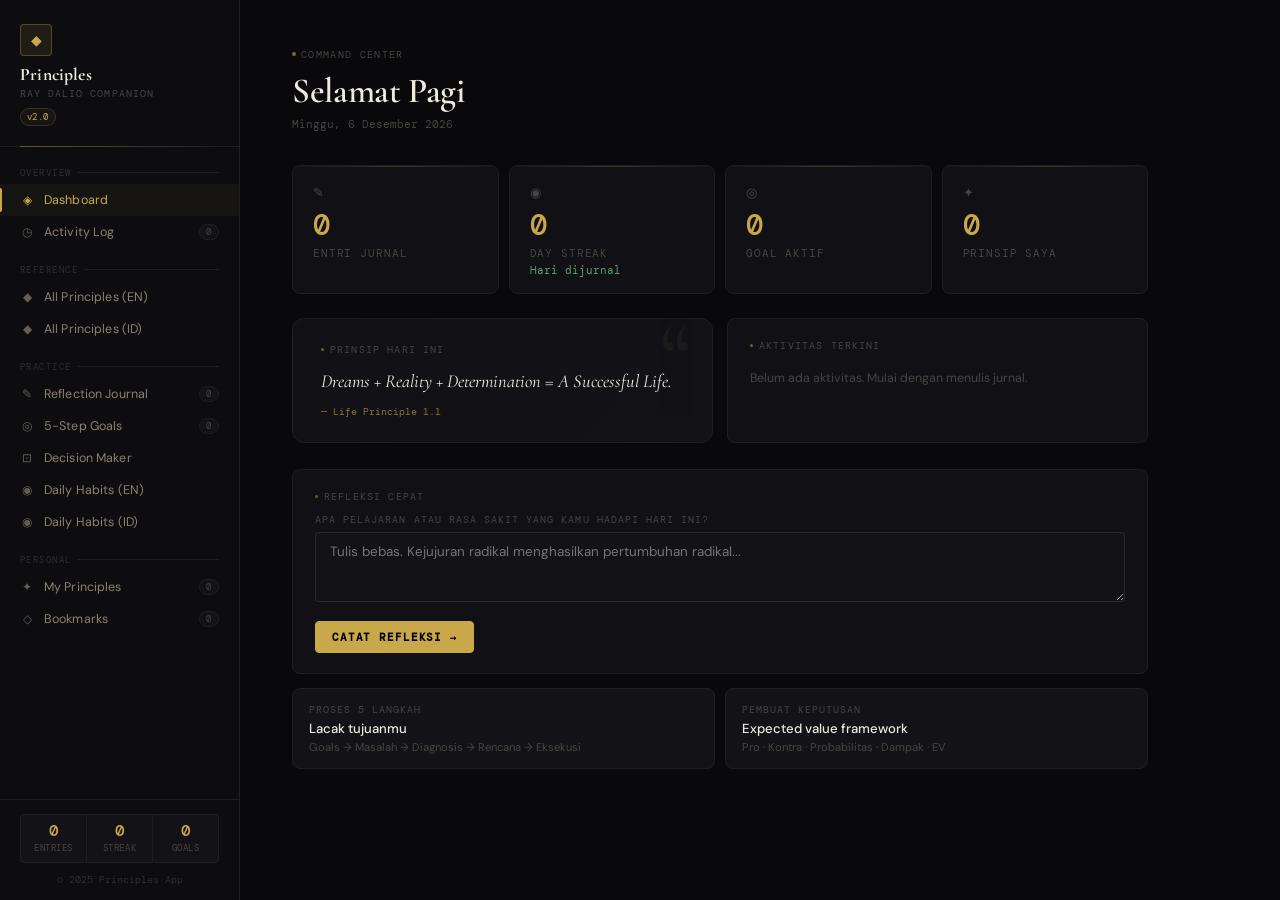
==== commit d5ed78e8: "Update index.html" ====
--- a/index.html
+++ b/index.html
@@ -1155,55 +1155,55 @@
 
   <nav class="nav">
     <div class="nav-group">
-      <div class="nav-group-label">Ringkasan</div>
+      <div class="nav-group-label">Overview</div>
       <div class="nav-item active" onclick="goTo('dashboard')">
         <span class="nav-icon">◈</span> Dashboard
       </div>
       <div class="nav-item" onclick="goTo('history')">
-        <span class="nav-icon">◷</span> Riwayat Aktivitas
+        <span class="nav-icon">◷</span> Activity Log
         <span class="nav-badge" id="badge-history">0</span>
       </div>
     </div>
 
     <div class="nav-group">
-      <div class="nav-group-label">Referensi</div>
+      <div class="nav-group-label">Reference</div>
       <div class="nav-item" onclick="goTo('principles')">
-        <span class="nav-icon">◆</span> Semua Prinsip (EN)
+        <span class="nav-icon">◆</span> All Principles (EN)
       </div>
       <div class="nav-item" onclick="goTo('principles-id')">
-        <span class="nav-icon">◆</span> Semua Prinsip (ID)
+        <span class="nav-icon">◆</span> All Principles (ID)
       </div>
     </div>
 
     <div class="nav-group">
-      <div class="nav-group-label">Latihan</div>
+      <div class="nav-group-label">Practice</div>
       <div class="nav-item" onclick="goTo('journal')">
-        <span class="nav-icon">✎</span> Jurnal Refleksi
+        <span class="nav-icon">✎</span> Reflection Journal
         <span class="nav-badge" id="badge-journal">0</span>
       </div>
       <div class="nav-item" onclick="goTo('fivesteps')">
-        <span class="nav-icon">◎</span> 5-Langkah Goal
+        <span class="nav-icon">◎</span> 5-Step Goals
         <span class="nav-badge" id="badge-goals">0</span>
       </div>
       <div class="nav-item" onclick="goTo('decisions')">
-        <span class="nav-icon">⊡</span> Pembuat Keputusan
+        <span class="nav-icon">⊡</span> Decision Maker
       </div>
       <div class="nav-item" onclick="goTo('habits')">
-        <span class="nav-icon">◉</span> Kebiasaan Harian (EN)
+        <span class="nav-icon">◉</span> Daily Habits (EN)
       </div>
       <div class="nav-item" onclick="goTo('habits-id')">
-        <span class="nav-icon">◉</span> Kebiasaan Harian (ID)
+        <span class="nav-icon">◉</span> Daily Habits (ID)
       </div>
     </div>
 
     <div class="nav-group">
       <div class="nav-group-label">Personal</div>
       <div class="nav-item" onclick="goTo('myprinciples')">
-        <span class="nav-icon">✦</span> Prinsip Saya
+        <span class="nav-icon">✦</span> My Principles
         <span class="nav-badge" id="badge-mp">0</span>
       </div>
       <div class="nav-item" onclick="goTo('bookmarks')">
-        <span class="nav-icon">◇</span> Tersimpan
+        <span class="nav-icon">◇</span> Bookmarks
         <span class="nav-badge" id="badge-bm">0</span>
       </div>
     </div>
@@ -1213,7 +1213,7 @@
     <div class="footer-stats">
       <div class="footer-stat">
         <span class="n" id="sf-journal">0</span>
-        <span class="l">Catatan</span>
+        <span class="l">Entries</span>
       </div>
       <div class="footer-stat">
         <span class="n" id="sf-streak">0</span>
@@ -2243,6 +2243,7 @@
   localStorage.setItem('bookmarks', JSON.stringify(bookmarks));
   document.getElementById('badge-bm').textContent = bookmarks.length;
   renderPrinciples();
+  if (document.getElementById('page-bookmarks').classList.contains('active')) renderBookmarks();
 }
 
 // ════════════════════════════════════════════
@@ -2650,7 +2651,7 @@
 function togglePrincipleId(id) { const body=document.getElementById('pibid-'+id); const toggle=document.getElementById('pitid-'+id); const item=document.getElementById('piid-'+id); const isOpen=body.classList.contains('show'); body.classList.toggle('show',!isOpen); toggle.style.transform=isOpen?'':'rotate(180deg)'; item.classList.toggle('expanded',!isOpen); }
 function filterPrinciplesId(type, btn) { currentPrincipleFilterId=type; document.querySelectorAll('#page-principles-id .filter-tab').forEach(b=>b.classList.remove('active')); if(btn) btn.classList.add('active'); renderPrinciplesId(); }
 function searchPrinciplesId() { renderPrinciplesId(); }
-function toggleBookmarkId(id) { const idx=bookmarks.indexOf(id); if(idx===-1){bookmarks.push(id);showToast('◆ Ditandai.','success');}else{bookmarks.splice(idx,1);showToast('Tanda dihapus.');} localStorage.setItem('bookmarks',JSON.stringify(bookmarks)); document.getElementById('badge-bm').textContent=bookmarks.length; renderPrinciplesId(); }
+function toggleBookmarkId(id) { const idx=bookmarks.indexOf(id); if(idx===-1){bookmarks.push(id);showToast('◆ Bookmarked.','success');}else{bookmarks.splice(idx,1);showToast('Bookmark removed.');} localStorage.setItem('bookmarks',JSON.stringify(bookmarks)); document.getElementById('badge-bm').textContent=bookmarks.length; renderPrinciplesId(); if(document.getElementById('page-bookmarks').classList.contains('active')) renderBookmarks(); }
 
 // ════════════════════════════════════════════
 // MY PRINCIPLES
@@ -2703,9 +2704,24 @@
 // ════════════════════════════════════════════
 function renderBookmarks() {
   const container = document.getElementById('bookmarks-list');
-  const bm = ALL_PRINCIPLES.filter(p => bookmarks.includes(p.id));
-  if (!bm.length) { container.innerHTML = `<div class="empty-state"><div class="empty-icon">◇</div><p>Belum ada bookmark. Buka <strong>All Principles</strong> dan tandai favorit dengan ◇.</p></div>`; return; }
-  container.innerHTML = bm.map(p => renderPrincipleItem(p)).join('');
+  const bmEN = ALL_PRINCIPLES.filter(p => bookmarks.includes(p.id));
+  const bmID = ALL_PRINCIPLES_ID.filter(p => bookmarks.includes(p.id));
+  if (!bmEN.length && !bmID.length) {
+    container.innerHTML = `<div class="empty-state"><div class="empty-icon">◇</div><p>No bookmarks yet. Go to <strong>All Principles</strong> (EN or ID) and bookmark favorites with ◇.</p></div>`;
+    return;
+  }
+  let html = '';
+  if (bmEN.length) {
+    html += `<div class="principle-section"><div class="principle-section-title">◆ English Principles <span style="opacity:0.5">(${bmEN.length})</span></div>`;
+    html += bmEN.map(p => renderPrincipleItem(p)).join('');
+    html += '</div>';
+  }
+  if (bmID.length) {
+    html += `<div class="principle-section"><div class="principle-section-title">◆ Prinsip Bahasa Indonesia <span style="opacity:0.5">(${bmID.length})</span></div>`;
+    html += bmID.map(p => renderPrincipleItemId(p)).join('');
+    html += '</div>';
+  }
+  container.innerHTML = html;
 }
 
 // ════════════════════════════════════════════
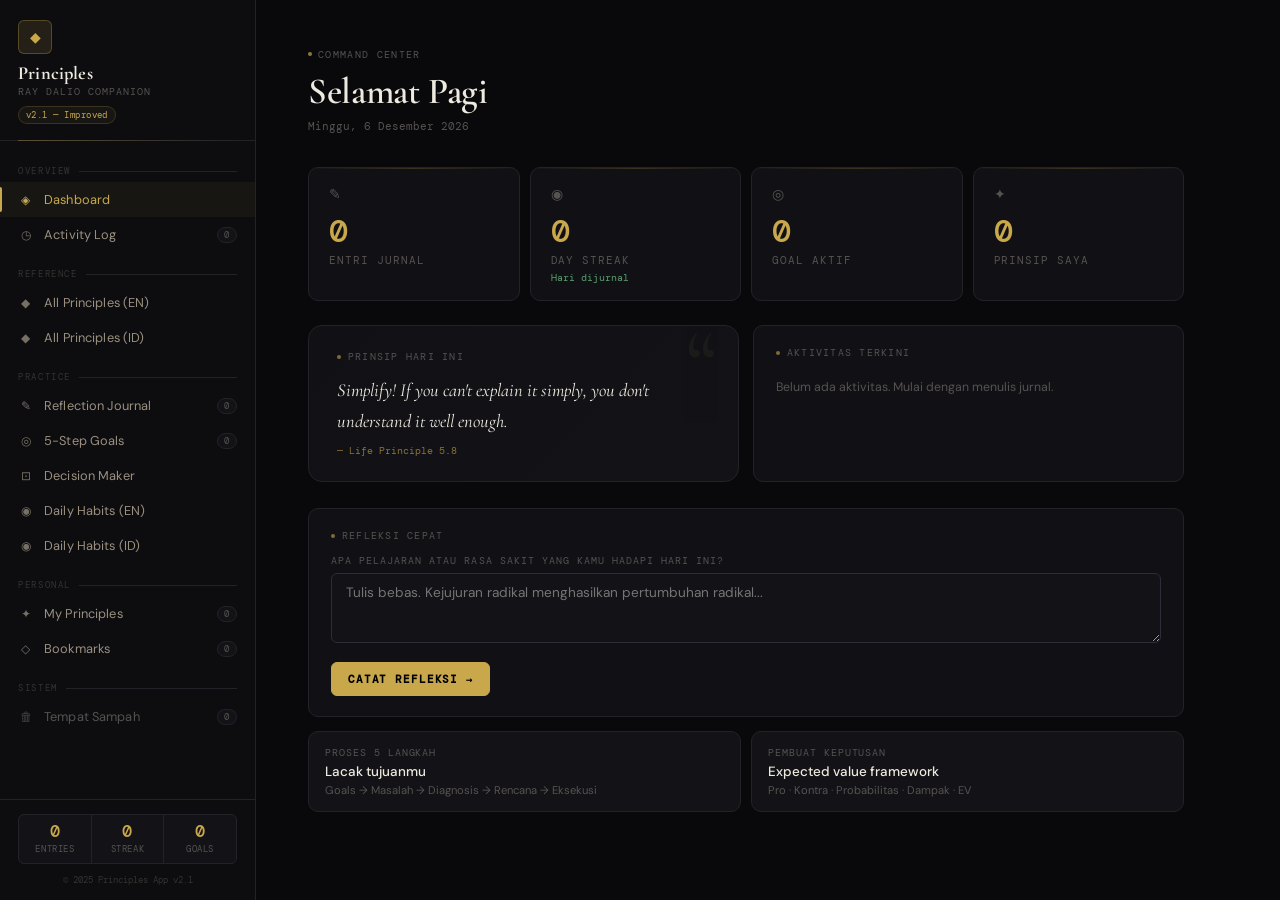
==== commit 311bf67d: "Update index.html" ====
--- a/index.html
+++ b/index.html
@@ -13,33 +13,37 @@
   --bg4: #18181e;
   --card: #111115;
   --card2: #17171d;
-  --border: #1e1e26;
-  --border2: #28283a;
-  --border3: #32324a;
+  --border: #222228;
+  --border2: #2c2c3c;
+  --border3: #38384e;
   --gold: #c9a84c;
   --gold2: #e2be70;
   --gold3: #f0d490;
-  --gold-dim: rgba(201,168,76,0.10);
-  --gold-dim2: rgba(201,168,76,0.05);
-  --gold-glow: rgba(201,168,76,0.15);
+  --gold-dim: rgba(201,168,76,0.12);
+  --gold-dim2: rgba(201,168,76,0.06);
+  --gold-glow: rgba(201,168,76,0.18);
   --text: #eeeae0;
-  --text2: #8a8070;
-  --text3: #484440;
-  --text4: #302e2a;
+  --text2: #9a9080;
+  --text3: #565250;
+  --text4: #353230;
   --red: #c45c4c;
-  --red-dim: rgba(196,92,76,0.10);
+  --red-dim: rgba(196,92,76,0.12);
+  --red-hover: rgba(196,92,76,0.20);
   --green: #5a9e6e;
-  --green-dim: rgba(90,158,110,0.10);
+  --green-dim: rgba(90,158,110,0.12);
   --blue: #4c7ec9;
-  --blue-dim: rgba(76,126,201,0.10);
+  --blue-dim: rgba(76,126,201,0.12);
   --amber: #d4956a;
+  --amber-dim: rgba(212,149,106,0.12);
+  --trash: #8b6cb5;
+  --trash-dim: rgba(139,108,181,0.12);
   --font-serif: 'Cormorant Garamond', Georgia, serif;
   --font-sans: 'DM Sans', sans-serif;
   --font-mono: 'DM Mono', monospace;
-  --radius-sm: 4px;
-  --radius: 8px;
-  --radius-lg: 12px;
-  --sidebar: 240px;
+  --radius-sm: 6px;
+  --radius: 10px;
+  --radius-lg: 14px;
+  --sidebar: 256px;
   --transition: all 0.18s cubic-bezier(0.4, 0, 0.2, 1);
 }
 *, *::before, *::after { margin: 0; padding: 0; box-sizing: border-box; }
@@ -53,13 +57,15 @@
   overflow: hidden;
 }
 
-/* ─────────── SCROLLBAR ─────────── */
+/* ─── SCROLLBAR ─── */
 ::-webkit-scrollbar { width: 3px; height: 3px; }
 ::-webkit-scrollbar-track { background: transparent; }
 ::-webkit-scrollbar-thumb { background: var(--border2); border-radius: 2px; }
 ::-webkit-scrollbar-thumb:hover { background: var(--border3); }
 
-/* ─────────── SIDEBAR ─────────── */
+/* ═══════════════════════════════
+   SIDEBAR
+═══════════════════════════════ */
 .sidebar {
   width: var(--sidebar);
   min-width: var(--sidebar);
@@ -75,38 +81,38 @@
 }
 
 .sidebar-brand {
-  padding: 24px 20px 20px;
+  padding: 20px 18px 16px;
   border-bottom: 1px solid var(--border);
   position: relative;
 }
 .sidebar-brand::after {
   content: '';
   position: absolute;
-  bottom: -1px; left: 20px; right: 20px;
+  bottom: -1px; left: 18px; right: 18px;
   height: 1px;
   background: linear-gradient(90deg, var(--gold), transparent);
-  opacity: 0.4;
+  opacity: 0.35;
 }
 .brand-icon {
-  width: 32px; height: 32px;
+  width: 34px; height: 34px;
   background: var(--gold-dim);
   border: 1px solid rgba(201,168,76,0.3);
   border-radius: var(--radius-sm);
   display: flex; align-items: center; justify-content: center;
-  font-size: 0.85rem;
+  font-size: 0.9rem;
   margin-bottom: 10px;
   color: var(--gold);
 }
 .brand-title {
   font-family: var(--font-serif);
-  font-size: 1.1rem;
+  font-size: 1.15rem;
   font-weight: 700;
   color: var(--text);
   letter-spacing: 0.01em;
   line-height: 1;
 }
 .brand-sub {
-  font-size: 0.65rem;
+  font-size: 0.64rem;
   color: var(--text3);
   font-family: var(--font-mono);
   margin-top: 3px;
@@ -121,24 +127,25 @@
   color: var(--gold);
   background: var(--gold-dim2);
   border: 1px solid rgba(201,168,76,0.2);
-  padding: 2px 6px;
+  padding: 2px 7px;
   border-radius: 20px;
   margin-top: 8px;
   letter-spacing: 0.05em;
 }
 
-.nav { padding: 8px 0; flex: 1; overflow-y: auto; }
-.nav-group { margin-bottom: 4px; }
+/* ─── NAV ─── */
+.nav { padding: 10px 0; flex: 1; overflow-y: auto; }
+.nav-group { margin-bottom: 2px; }
 .nav-group-label {
   font-family: var(--font-mono);
-  font-size: 0.58rem;
+  font-size: 0.57rem;
   text-transform: uppercase;
-  letter-spacing: 0.16em;
+  letter-spacing: 0.18em;
   color: var(--text4);
-  padding: 12px 20px 5px;
+  padding: 14px 18px 5px;
   display: flex;
   align-items: center;
-  gap: 6px;
+  gap: 8px;
 }
 .nav-group-label::after {
   content: '';
@@ -149,18 +156,18 @@
 .nav-item {
   display: flex;
   align-items: center;
-  gap: 9px;
-  padding: 8px 20px;
+  gap: 10px;
+  padding: 9px 18px;
   cursor: pointer;
   transition: var(--transition);
-  font-size: 0.78rem;
+  font-size: 0.80rem;
   color: var(--text2);
   position: relative;
-  border-radius: 0;
   font-weight: 400;
   letter-spacing: 0.01em;
-}
-.nav-item:hover { color: var(--text); background: rgba(255,255,255,0.03); }
+  user-select: none;
+}
+.nav-item:hover { color: var(--text); background: rgba(255,255,255,0.04); }
 .nav-item.active {
   color: var(--gold);
   background: var(--gold-dim2);
@@ -168,23 +175,28 @@
 .nav-item.active::before {
   content: '';
   position: absolute;
-  left: 0; top: 4px; bottom: 4px;
+  left: 0; top: 5px; bottom: 5px;
   width: 2px;
   background: var(--gold);
   border-radius: 0 2px 2px 0;
 }
+.nav-item.trash-nav { color: var(--text3); }
+.nav-item.trash-nav:hover { color: var(--trash); background: var(--trash-dim); }
+.nav-item.trash-nav.active { color: var(--trash); background: var(--trash-dim); }
+.nav-item.trash-nav.active::before { background: var(--trash); }
+
 .nav-icon {
-  width: 15px; height: 15px;
+  width: 16px; height: 16px;
   display: flex; align-items: center; justify-content: center;
-  font-size: 0.75rem;
+  font-size: 0.78rem;
   flex-shrink: 0;
-  opacity: 0.7;
+  opacity: 0.75;
 }
 .nav-item.active .nav-icon { opacity: 1; }
 .nav-badge {
   margin-left: auto;
   font-family: var(--font-mono);
-  font-size: 0.58rem;
+  font-size: 0.57rem;
   background: var(--bg3);
   color: var(--text3);
   border: 1px solid var(--border);
@@ -198,9 +210,12 @@
   color: var(--gold);
   border-color: rgba(201,168,76,0.25);
 }
-
+.nav-item.trash-nav .nav-badge { border-color: var(--trash-dim); }
+.nav-item.trash-nav.active .nav-badge { background: var(--trash-dim); color: var(--trash); border-color: rgba(139,108,181,0.3); }
+
+/* ─── SIDEBAR FOOTER ─── */
 .sidebar-footer {
-  padding: 14px 20px;
+  padding: 14px 18px;
   border-top: 1px solid var(--border);
   background: var(--bg2);
 }
@@ -214,21 +229,17 @@
   overflow: hidden;
   margin-bottom: 10px;
 }
-.footer-stat {
-  background: var(--bg3);
-  padding: 8px 0;
-  text-align: center;
-}
+.footer-stat { background: var(--bg3); padding: 8px 0; text-align: center; }
 .footer-stat .n {
   font-family: var(--font-mono);
-  font-size: 1rem;
+  font-size: 1.05rem;
   color: var(--gold);
   font-weight: 500;
   display: block;
   line-height: 1;
 }
 .footer-stat .l {
-  font-size: 0.56rem;
+  font-size: 0.55rem;
   color: var(--text3);
   font-family: var(--font-mono);
   text-transform: uppercase;
@@ -236,60 +247,52 @@
   margin-top: 3px;
   display: block;
 }
-.footer-copy {
-  font-size: 0.6rem;
-  color: var(--text4);
-  font-family: var(--font-mono);
-  text-align: center;
-}
-
-/* ─────────── MAIN ─────────── */
+.footer-copy { font-size: 0.58rem; color: var(--text4); font-family: var(--font-mono); text-align: center; }
+
+/* ═══════════════════════════════
+   MAIN
+═══════════════════════════════ */
 .main { flex: 1; height: 100vh; overflow-y: auto; }
-.page { display: none; padding: 40px 52px 72px; max-width: 960px; }
+.page { display: none; padding: 40px 52px 80px; max-width: 980px; }
 .page.active { display: block; animation: pageFadeIn 0.2s ease; }
-@keyframes pageFadeIn { from { opacity: 0; transform: translateY(4px); } to { opacity: 1; transform: translateY(0); } }
-
-/* ─────────── PAGE HEADER ─────────── */
+@keyframes pageFadeIn { from { opacity: 0; transform: translateY(5px); } to { opacity: 1; transform: translateY(0); } }
+
+/* ─── PAGE HEADER ─── */
 .page-header { margin-bottom: 32px; }
 .page-eyebrow {
   display: inline-flex;
   align-items: center;
-  gap: 5px;
+  gap: 6px;
   font-family: var(--font-mono);
-  font-size: 0.6rem;
+  font-size: 0.60rem;
   text-transform: uppercase;
   letter-spacing: 0.14em;
   color: var(--text3);
   margin-bottom: 10px;
 }
-.page-eyebrow-dot {
-  width: 4px; height: 4px;
-  border-radius: 50%;
-  background: var(--gold);
-  opacity: 0.6;
-}
+.page-eyebrow-dot { width: 4px; height: 4px; border-radius: 50%; background: var(--gold); opacity: 0.7; }
 .page-header h2 {
   font-family: var(--font-serif);
-  font-size: 2.2rem;
+  font-size: 2.3rem;
   font-weight: 600;
   color: var(--text);
   line-height: 1.15;
   letter-spacing: -0.01em;
 }
 .page-header .subtitle {
-  font-size: 0.82rem;
+  font-size: 0.83rem;
   color: var(--text2);
   margin-top: 8px;
   line-height: 1.65;
   max-width: 560px;
 }
 
-/* ─────────── GRID ─────────── */
+/* ─── GRID ─── */
 .grid-2 { display: grid; grid-template-columns: 1fr 1fr; gap: 14px; }
 .grid-3 { display: grid; grid-template-columns: 1fr 1fr 1fr; gap: 14px; }
 .grid-4 { display: grid; grid-template-columns: repeat(4, 1fr); gap: 12px; }
 
-/* ─────────── STAT CARDS ─────────── */
+/* ─── STAT CARDS ─── */
 .stat-grid { display: grid; grid-template-columns: repeat(4, 1fr); gap: 10px; margin-bottom: 24px; }
 .stat-card {
   background: var(--card);
@@ -300,44 +303,35 @@
   overflow: hidden;
   transition: var(--transition);
 }
-.stat-card:hover { border-color: var(--border2); }
+.stat-card:hover { border-color: var(--border2); transform: translateY(-1px); }
 .stat-card::before {
   content: '';
   position: absolute;
   top: 0; left: 0; right: 0;
   height: 1px;
   background: linear-gradient(90deg, transparent, var(--gold), transparent);
-  opacity: 0.25;
-}
-.stat-icon {
-  font-size: 0.8rem;
-  color: var(--text3);
-  margin-bottom: 10px;
-}
+  opacity: 0.22;
+}
+.stat-icon { font-size: 0.85rem; color: var(--text3); margin-bottom: 12px; }
 .stat-num {
   font-family: var(--font-mono);
-  font-size: 1.8rem;
+  font-size: 2rem;
   font-weight: 500;
   color: var(--gold);
   line-height: 1;
   letter-spacing: -0.02em;
 }
 .stat-label {
-  font-size: 0.68rem;
+  font-size: 0.67rem;
   color: var(--text3);
   text-transform: uppercase;
-  letter-spacing: 0.08em;
+  letter-spacing: 0.09em;
   font-family: var(--font-mono);
   margin-top: 6px;
 }
-.stat-trend {
-  font-size: 0.66rem;
-  font-family: var(--font-mono);
-  color: var(--green);
-  margin-top: 4px;
-}
-
-/* ─────────── CARDS ─────────── */
+.stat-trend { font-size: 0.65rem; font-family: var(--font-mono); color: var(--green); margin-top: 4px; }
+
+/* ─── CARDS ─── */
 .card {
   background: var(--card);
   border: 1px solid var(--border);
@@ -351,71 +345,41 @@
 .card-accent-green { border-left: 2px solid var(--green); }
 .card-accent-red { border-left: 2px solid var(--red); }
 .card-accent-blue { border-left: 2px solid var(--blue); }
+.card-accent-trash { border-left: 2px solid var(--trash); }
 
 .card-label {
   font-family: var(--font-mono);
-  font-size: 0.6rem;
+  font-size: 0.60rem;
   text-transform: uppercase;
-  letter-spacing: 0.12em;
+  letter-spacing: 0.13em;
   color: var(--text3);
-  margin-bottom: 10px;
+  margin-bottom: 12px;
   display: flex;
   align-items: center;
-  gap: 6px;
-}
-.card-label-dot {
-  width: 3px; height: 3px;
-  border-radius: 50%;
-  background: var(--gold);
-  opacity: 0.5;
-}
-.card h3 {
-  font-family: var(--font-serif);
-  font-size: 1.05rem;
-  font-weight: 600;
-  color: var(--text);
-  margin-bottom: 8px;
-}
+  gap: 7px;
+}
+.card-label-dot { width: 4px; height: 4px; border-radius: 50%; background: var(--gold); opacity: 0.6; }
+.card h3 { font-family: var(--font-serif); font-size: 1.05rem; font-weight: 600; color: var(--text); margin-bottom: 8px; }
 .card p { font-size: 0.82rem; color: var(--text2); line-height: 1.65; }
-.card-actions {
-  display: flex;
-  gap: 8px;
-  margin-top: 14px;
-  padding-top: 14px;
-  border-top: 1px solid var(--border);
-  flex-wrap: wrap;
-}
-
-/* ─────────── QUOTE BLOCK ─────────── */
+.card-actions { display: flex; gap: 8px; margin-top: 14px; padding-top: 14px; border-top: 1px solid var(--border); flex-wrap: wrap; }
+
+/* ─── QUOTE BLOCK ─── */
 .quote-block {
   background: var(--gold-dim2);
   border-left: 2px solid var(--gold);
   padding: 16px 20px;
   margin: 16px 0;
   border-radius: 0 var(--radius-sm) var(--radius-sm) 0;
-  position: relative;
-}
-.quote-block p {
-  font-family: var(--font-serif);
-  font-style: italic;
-  font-size: 1.05rem;
-  color: var(--text);
-  line-height: 1.65;
-}
-.quote-source {
-  font-family: var(--font-mono);
-  font-size: 0.62rem;
-  color: var(--gold);
-  margin-top: 8px;
-  opacity: 0.65;
-}
-
-/* ─────────── FORMS ─────────── */
+}
+.quote-block p { font-family: var(--font-serif); font-style: italic; font-size: 1.05rem; color: var(--text); line-height: 1.65; }
+.quote-source { font-family: var(--font-mono); font-size: 0.62rem; color: var(--gold); margin-top: 8px; opacity: 0.65; }
+
+/* ─── FORMS ─── */
 .field { margin-bottom: 14px; }
 .field-row { display: grid; grid-template-columns: 1fr 1fr; gap: 14px; margin-bottom: 14px; }
 label {
   display: block;
-  font-size: 0.65rem;
+  font-size: 0.64rem;
   text-transform: uppercase;
   letter-spacing: 0.1em;
   font-family: var(--font-mono);
@@ -427,7 +391,7 @@
   border: 1px solid var(--border2);
   color: var(--text);
   font-family: var(--font-sans);
-  font-size: 0.84rem;
+  font-size: 0.85rem;
   padding: 10px 14px;
   border-radius: var(--radius-sm);
   outline: none;
@@ -442,21 +406,15 @@
 textarea { resize: vertical; min-height: 80px; }
 input[type="range"] { padding: 4px 0; border: none; background: transparent; cursor: pointer; }
 select option { background: var(--bg3); }
-.field-hint {
-  font-size: 0.67rem;
-  color: var(--text3);
-  font-family: var(--font-mono);
-  margin-top: 5px;
-  line-height: 1.5;
-}
-
-/* ─────────── BUTTONS ─────────── */
+.field-hint { font-size: 0.67rem; color: var(--text3); font-family: var(--font-mono); margin-top: 5px; line-height: 1.5; }
+
+/* ─── BUTTONS ─── */
 .btn {
   display: inline-flex;
   align-items: center;
   justify-content: center;
   gap: 6px;
-  padding: 8px 16px;
+  padding: 9px 16px;
   font-family: var(--font-mono);
   font-size: 0.68rem;
   text-transform: uppercase;
@@ -471,43 +429,51 @@
   font-weight: 400;
 }
 .btn:hover { border-color: var(--border3); color: var(--text); background: var(--bg4); }
-.btn-primary {
-  background: var(--gold);
-  color: #000;
-  border-color: var(--gold);
-  font-weight: 600;
-}
+.btn-primary { background: var(--gold); color: #000; border-color: var(--gold); font-weight: 600; }
 .btn-primary:hover { background: var(--gold2); border-color: var(--gold2); color: #000; }
 .btn-danger { border-color: rgba(196,92,76,0.3); color: var(--red); background: var(--bg3); }
-.btn-danger:hover { background: var(--red-dim); border-color: rgba(196,92,76,0.5); }
+.btn-danger:hover { background: var(--red-hover); border-color: rgba(196,92,76,0.6); color: var(--red); }
 .btn-ghost { border-color: transparent; color: var(--text3); background: transparent; }
 .btn-ghost:hover { color: var(--text2); background: var(--bg3); border-color: var(--border); }
+.btn-success { border-color: rgba(90,158,110,0.3); color: var(--green); background: transparent; }
+.btn-success:hover { background: var(--green-dim); border-color: rgba(90,158,110,0.5); }
+.btn-trash { border-color: rgba(139,108,181,0.3); color: var(--trash); background: transparent; }
+.btn-trash:hover { background: var(--trash-dim); border-color: rgba(139,108,181,0.5); }
 .btn-sm { padding: 5px 10px; font-size: 0.62rem; }
-.btn-icon { padding: 6px 8px; }
+.btn-icon { padding: 6px 9px; }
 .btn-group { display: flex; gap: 8px; flex-wrap: wrap; }
 
-/* ─────────── SEARCH BAR ─────────── */
-.search-wrap {
-  position: relative;
-  margin-bottom: 18px;
-}
+/* ─── ACTION BUTTONS (edit/delete) ─── */
+.action-btn {
+  display: inline-flex;
+  align-items: center;
+  justify-content: center;
+  width: 28px; height: 28px;
+  border-radius: var(--radius-sm);
+  border: 1px solid transparent;
+  cursor: pointer;
+  transition: var(--transition);
+  font-size: 0.78rem;
+  background: transparent;
+  flex-shrink: 0;
+}
+.action-btn.edit { color: var(--text3); }
+.action-btn.edit:hover { color: var(--gold); background: var(--gold-dim2); border-color: rgba(201,168,76,0.2); }
+.action-btn.delete { color: var(--text4); }
+.action-btn.delete:hover { color: var(--red); background: var(--red-dim); border-color: rgba(196,92,76,0.2); }
+.action-btn.restore { color: var(--text3); }
+.action-btn.restore:hover { color: var(--green); background: var(--green-dim); border-color: rgba(90,158,110,0.2); }
+.action-btn.perm-delete { color: var(--text4); }
+.action-btn.perm-delete:hover { color: var(--red); background: var(--red-dim); border-color: rgba(196,92,76,0.2); }
+.action-group { display: flex; gap: 3px; align-items: center; flex-shrink: 0; }
+
+/* ─── SEARCH BAR ─── */
+.search-wrap { position: relative; margin-bottom: 18px; }
 .search-wrap input { padding-left: 38px; }
-.search-icon {
-  position: absolute;
-  left: 12px; top: 50%;
-  transform: translateY(-50%);
-  color: var(--text3);
-  font-size: 0.9rem;
-  pointer-events: none;
-}
-
-/* ─────────── FILTER TABS ─────────── */
-.filter-tabs {
-  display: flex;
-  gap: 4px;
-  flex-wrap: wrap;
-  margin-bottom: 18px;
-}
+.search-icon { position: absolute; left: 12px; top: 50%; transform: translateY(-50%); color: var(--text3); font-size: 0.9rem; pointer-events: none; }
+
+/* ─── FILTER TABS ─── */
+.filter-tabs { display: flex; gap: 4px; flex-wrap: wrap; margin-bottom: 18px; }
 .filter-tab {
   display: inline-flex;
   align-items: center;
@@ -526,32 +492,24 @@
 }
 .filter-tab:hover { border-color: var(--border2); color: var(--text2); }
 .filter-tab.active { border-color: rgba(201,168,76,0.4); color: var(--gold); background: var(--gold-dim2); }
-.filter-count {
-  background: var(--bg3);
-  border-radius: 10px;
-  padding: 0 5px;
-  font-size: 0.58rem;
-  min-width: 16px;
-  text-align: center;
-}
+.filter-count { background: var(--bg3); border-radius: 10px; padding: 0 5px; font-size: 0.57rem; min-width: 16px; text-align: center; }
 .filter-tab.active .filter-count { background: var(--gold-dim); }
 
-/* ─────────── PRINCIPLE LIST ─────────── */
-.principle-group { margin-bottom: 28px; }
-.principle-group-title {
+/* ─── PRINCIPLE LIST ─── */
+.principle-section { margin-bottom: 28px; }
+.principle-section-title {
   font-family: var(--font-mono);
-  font-size: 0.62rem;
+  font-size: 0.64rem;
   text-transform: uppercase;
-  letter-spacing: 0.16em;
-  color: var(--text3);
+  letter-spacing: 0.15em;
+  color: var(--gold);
   margin-bottom: 12px;
-  padding-bottom: 8px;
-  border-bottom: 1px solid var(--border);
+  padding-bottom: 9px;
+  border-bottom: 1px solid var(--gold-dim);
   display: flex;
   align-items: center;
   gap: 8px;
 }
-.principle-group-title span { color: var(--gold); }
 .principle-item {
   background: var(--card);
   border: 1px solid var(--border);
@@ -562,481 +520,231 @@
   border-radius: var(--radius-sm);
 }
 .principle-item:hover { border-color: var(--border2); background: var(--card2); }
-.principle-item.expanded { border-color: rgba(201,168,76,0.25); background: var(--card2); }
+.principle-item.expanded { border-color: rgba(201,168,76,0.22); background: var(--card2); }
 .pi-header { display: flex; align-items: flex-start; gap: 12px; }
-.pi-num {
-  font-family: var(--font-mono);
-  font-size: 0.65rem;
-  color: var(--gold);
-  opacity: 0.5;
-  min-width: 32px;
-  margin-top: 2px;
-}
-.pi-title {
-  font-size: 0.85rem;
-  color: var(--text);
-  font-weight: 500;
-  line-height: 1.4;
-  flex: 1;
-}
-.pi-bookmark {
-  margin-left: auto;
-  font-size: 0.75rem;
-  color: var(--text3);
-  cursor: pointer;
-  transition: var(--transition);
-  padding: 2px 4px;
-  flex-shrink: 0;
-}
+.pi-num { font-family: var(--font-mono); font-size: 0.64rem; color: var(--gold); opacity: 0.55; min-width: 30px; margin-top: 2px; }
+.pi-title { font-size: 0.87rem; color: var(--text); font-weight: 500; line-height: 1.4; flex: 1; }
+.pi-bookmark { margin-left: auto; font-size: 0.76rem; color: var(--text3); cursor: pointer; transition: var(--transition); padding: 2px 4px; flex-shrink: 0; }
 .pi-bookmark.bookmarked { color: var(--gold); }
 .pi-bookmark:hover { color: var(--gold); }
 .pi-toggle { color: var(--text4); font-size: 0.7rem; margin-left: 4px; transition: transform 0.2s; flex-shrink: 0; margin-top: 2px; }
-.pi-body {
-  display: none;
-  margin-top: 12px;
-  padding-top: 12px;
-  border-top: 1px solid var(--border);
-}
+.pi-body { display: none; margin-top: 12px; padding-top: 12px; border-top: 1px solid var(--border); }
 .pi-body.show { display: block; }
-.pi-sub {
-  display: flex;
-  gap: 10px;
-  align-items: flex-start;
-  padding: 8px 0;
-  border-bottom: 1px solid rgba(255,255,255,0.03);
-}
+.pi-sub { display: flex; gap: 10px; align-items: flex-start; padding: 8px 0; border-bottom: 1px solid rgba(255,255,255,0.03); }
 .pi-sub:last-child { border-bottom: none; }
-.pi-sub-letter {
-  font-family: var(--font-mono);
-  font-size: 0.62rem;
-  color: var(--gold);
-  opacity: 0.5;
-  min-width: 30px;
-  margin-top: 2px;
-}
-.pi-sub-text {
-  font-size: 0.82rem;
-  color: var(--text);
-  font-weight: 500;
-  line-height: 1.4;
-}
-.pi-sub-detail {
-  font-size: 0.76rem;
-  color: var(--text2);
-  line-height: 1.6;
-  margin-top: 3px;
-}
-
-/* ─────────── JOURNAL ─────────── */
+.pi-sub-letter { font-family: var(--font-mono); font-size: 0.62rem; color: var(--gold); opacity: 0.5; min-width: 30px; margin-top: 2px; }
+.pi-sub-text { font-size: 0.83rem; color: var(--text); font-weight: 500; line-height: 1.4; }
+.pi-sub-detail { font-size: 0.77rem; color: var(--text2); line-height: 1.6; margin-top: 3px; }
+
+/* ─── JOURNAL ─── */
 .journal-entry {
   background: var(--card);
   border: 1px solid var(--border);
   border-radius: var(--radius);
-  padding: 18px 20px;
-  margin-bottom: 10px;
+  padding: 16px 20px;
+  margin-bottom: 8px;
   transition: var(--transition);
 }
 .journal-entry:hover { border-color: var(--border2); }
 .je-header { display: flex; align-items: flex-start; justify-content: space-between; margin-bottom: 8px; gap: 12px; }
-.je-meta { display: flex; flex-direction: column; gap: 3px; }
-.je-date { font-family: var(--font-mono); font-size: 0.62rem; color: var(--text3); }
-.je-pain { font-size: 0.9rem; font-weight: 500; color: var(--text); line-height: 1.3; }
-.je-root { font-size: 0.8rem; color: var(--text2); line-height: 1.6; margin-bottom: 8px; }
+.je-meta { display: flex; flex-direction: column; gap: 3px; flex: 1; min-width: 0; }
+.je-date { font-family: var(--font-mono); font-size: 0.61rem; color: var(--text3); }
+.je-pain { font-size: 0.92rem; font-weight: 500; color: var(--text); line-height: 1.35; }
+.je-root { font-size: 0.80rem; color: var(--text2); line-height: 1.6; margin-bottom: 6px; }
 .je-reflection { font-size: 0.81rem; color: var(--text2); line-height: 1.65; }
-.je-progress {
-  margin-top: 10px;
-  padding: 8px 12px;
-  background: var(--green-dim);
-  border-left: 2px solid var(--green);
-  font-size: 0.78rem;
-  color: var(--green);
-  border-radius: 0 var(--radius-sm) var(--radius-sm) 0;
-}
+.je-progress { margin-top: 10px; padding: 8px 12px; background: var(--green-dim); border-left: 2px solid var(--green); font-size: 0.78rem; color: var(--green); border-radius: 0 var(--radius-sm) var(--radius-sm) 0; }
 .je-tags { display: flex; flex-wrap: wrap; gap: 5px; margin-top: 10px; }
-.je-tag {
-  font-family: var(--font-mono);
-  font-size: 0.58rem;
-  text-transform: uppercase;
-  letter-spacing: 0.06em;
-  padding: 2px 8px;
-  border: 1px solid var(--border);
-  color: var(--text3);
-  border-radius: 20px;
-  cursor: pointer;
-  transition: var(--transition);
-}
+.je-tag { font-family: var(--font-mono); font-size: 0.57rem; text-transform: uppercase; letter-spacing: 0.06em; padding: 2px 8px; border: 1px solid var(--border); color: var(--text3); border-radius: 20px; cursor: pointer; transition: var(--transition); }
 .je-tag:hover { border-color: rgba(201,168,76,0.3); color: var(--gold); }
-.je-actions { display: flex; gap: 5px; flex-shrink: 0; }
 .je-expandable { display: none; margin-top: 10px; }
 .je-expandable.open { display: block; }
-.je-expand-btn {
-  font-family: var(--font-mono);
-  font-size: 0.62rem;
-  color: var(--text3);
-  cursor: pointer;
-  display: inline-flex;
-  align-items: center;
-  gap: 4px;
-  margin-top: 8px;
-  transition: var(--transition);
-  padding: 3px 0;
-}
+.je-expand-btn { font-family: var(--font-mono); font-size: 0.62rem; color: var(--text3); cursor: pointer; display: inline-flex; align-items: center; gap: 4px; margin-top: 8px; transition: var(--transition); padding: 3px 0; }
 .je-expand-btn:hover { color: var(--gold); }
-
-/* ─────────── GOAL / 5-STEP ─────────── */
-.goal-card {
-  background: var(--card);
-  border: 1px solid var(--border);
-  border-radius: var(--radius);
-  margin-bottom: 12px;
-  overflow: hidden;
-  transition: border-color 0.18s;
-}
+.je-section-label { font-family: var(--font-mono); font-size: 0.60rem; text-transform: uppercase; letter-spacing: 0.09em; color: var(--text3); margin-bottom: 4px; }
+
+/* ─── GOALS ─── */
+.goal-card { background: var(--card); border: 1px solid var(--border); border-radius: var(--radius); margin-bottom: 12px; overflow: hidden; transition: border-color 0.18s; }
 .goal-card:hover { border-color: var(--border2); }
-.goal-header {
-  display: flex;
-  align-items: center;
-  gap: 14px;
-  padding: 16px 20px;
-  cursor: pointer;
-}
-.goal-status-dot {
-  width: 8px; height: 8px;
-  border-radius: 50%;
-  flex-shrink: 0;
-  background: var(--text4);
-  transition: var(--transition);
-}
+.goal-header { display: flex; align-items: center; gap: 14px; padding: 16px 20px; cursor: pointer; }
+.goal-status-dot { width: 9px; height: 9px; border-radius: 50%; flex-shrink: 0; background: var(--text4); transition: var(--transition); }
 .goal-status-dot.active { background: var(--gold); box-shadow: 0 0 6px var(--gold-glow); }
 .goal-status-dot.done { background: var(--green); }
-.goal-title-wrap { flex: 1; }
-.goal-title { font-size: 0.88rem; font-weight: 500; color: var(--text); }
+.goal-title-wrap { flex: 1; min-width: 0; }
+.goal-title { font-size: 0.90rem; font-weight: 500; color: var(--text); }
 .goal-sub { font-size: 0.68rem; color: var(--text3); font-family: var(--font-mono); margin-top: 3px; }
 .goal-progress-bar { height: 2px; background: var(--bg3); }
 .goal-progress-fill { height: 100%; background: linear-gradient(90deg, var(--gold), var(--gold2)); transition: width 0.4s ease; }
 .goal-body { display: none; padding: 18px 20px; border-top: 1px solid var(--border); }
 .goal-body.open { display: block; }
-.step-card {
-  background: var(--bg3);
-  border: 1px solid var(--border);
-  border-radius: var(--radius-sm);
-  padding: 12px 16px;
-  margin-bottom: 8px;
-  transition: var(--transition);
-}
-.step-card.done { opacity: 0.65; border-color: rgba(90,158,110,0.3); }
+.step-card { background: var(--bg3); border: 1px solid var(--border); border-radius: var(--radius-sm); padding: 12px 16px; margin-bottom: 8px; transition: var(--transition); }
+.step-card.done { opacity: 0.6; border-color: rgba(90,158,110,0.25); }
 .step-card.step-active { border-color: rgba(201,168,76,0.3); background: var(--gold-dim2); }
 .step-header { display: flex; align-items: center; gap: 12px; }
-.step-num {
-  width: 26px; height: 26px;
-  border: 1.5px solid var(--border2);
-  border-radius: 50%;
-  display: flex; align-items: center; justify-content: center;
-  font-family: var(--font-mono);
-  font-size: 0.68rem;
-  color: var(--text2);
-  flex-shrink: 0;
-  transition: var(--transition);
-}
+.step-num { width: 28px; height: 28px; border: 1.5px solid var(--border2); border-radius: 50%; display: flex; align-items: center; justify-content: center; font-family: var(--font-mono); font-size: 0.70rem; color: var(--text2); flex-shrink: 0; transition: var(--transition); }
 .step-card.done .step-num { border-color: var(--green); color: var(--green); }
 .step-card.step-active .step-num { border-color: var(--gold); color: var(--gold); }
 .step-info { flex: 1; }
-.step-title { font-weight: 500; font-size: 0.82rem; }
+.step-title { font-weight: 500; font-size: 0.84rem; }
 .step-desc { font-size: 0.72rem; color: var(--text3); margin-top: 2px; }
 .step-body { display: none; margin-top: 10px; padding-top: 10px; border-top: 1px solid var(--border); }
 .step-body.show { display: block; }
 
-/* ─────────── DECISION TOOL ─────────── */
-.decision-option {
-  background: var(--card);
-  border: 1px solid var(--border);
-  border-radius: var(--radius);
-  padding: 18px 20px;
-  margin-bottom: 10px;
-}
+/* ─── DECISION TOOL ─── */
+.decision-option { background: var(--card); border: 1px solid var(--border); border-radius: var(--radius); padding: 18px 20px; margin-bottom: 10px; }
 .pros-cons { display: grid; grid-template-columns: 1fr 1fr; gap: 10px; }
 .pc-list { font-size: 0.78rem; }
-.pc-title {
-  font-family: var(--font-mono);
-  font-size: 0.6rem;
-  letter-spacing: 0.08em;
-  text-transform: uppercase;
-  margin-bottom: 6px;
-  display: flex; align-items: center; gap: 5px;
-}
+.pc-title { font-family: var(--font-mono); font-size: 0.60rem; letter-spacing: 0.08em; text-transform: uppercase; margin-bottom: 6px; display: flex; align-items: center; gap: 5px; }
 .pros .pc-title { color: var(--green); }
 .cons .pc-title { color: var(--red); }
-.ev-result-row {
-  display: flex;
-  align-items: center;
-  gap: 12px;
-  padding: 9px 0;
-  border-bottom: 1px solid var(--border);
-}
+.ev-result-row { display: flex; align-items: center; gap: 12px; padding: 9px 0; border-bottom: 1px solid var(--border); }
 .ev-result-row:last-of-type { border-bottom: none; }
 .ev-rank { font-family: var(--font-mono); font-size: 0.78rem; color: var(--text3); width: 20px; }
-.ev-name { flex: 1; font-size: 0.82rem; }
+.ev-name { flex: 1; font-size: 0.84rem; }
 .ev-bar-wrap { width: 80px; height: 3px; background: var(--bg3); border-radius: 2px; }
 .ev-bar { height: 100%; background: var(--gold); border-radius: 2px; transition: width 0.4s; }
 .ev-value { font-family: var(--font-mono); font-size: 0.74rem; color: var(--gold); width: 48px; text-align: right; }
 
-/* ─────────── HABITS ─────────── */
-.habit-item {
-  display: flex;
-  align-items: center;
-  gap: 14px;
-  padding: 13px 16px;
-  background: var(--card);
-  border: 1px solid var(--border);
-  border-radius: var(--radius-sm);
-  margin-bottom: 6px;
-  cursor: pointer;
-  transition: var(--transition);
-}
+/* ─── HABITS ─── */
+.habit-item { display: flex; align-items: center; gap: 14px; padding: 13px 16px; background: var(--card); border: 1px solid var(--border); border-radius: var(--radius-sm); margin-bottom: 6px; cursor: pointer; transition: var(--transition); }
 .habit-item:hover { border-color: var(--border2); }
-.habit-item.done { border-color: rgba(201,168,76,0.2); background: var(--gold-dim2); }
-.habit-check {
-  width: 20px; height: 20px;
-  border: 1.5px solid var(--border3);
-  border-radius: 50%;
-  display: flex; align-items: center; justify-content: center;
-  font-size: 0.65rem;
-  color: transparent;
-  flex-shrink: 0;
-  transition: var(--transition);
-}
-.habit-item.done .habit-check {
-  border-color: var(--gold);
-  background: var(--gold-dim);
-  color: var(--gold);
-}
-.habit-text { font-size: 0.83rem; font-weight: 500; }
-.habit-detail { font-size: 0.7rem; color: var(--text3); margin-top: 2px; }
-
-/* ─────────── MY PRINCIPLES ─────────── */
-.my-principle {
-  display: flex;
-  gap: 14px;
-  background: var(--card);
-  border: 1px solid var(--border);
-  border-radius: var(--radius);
-  padding: 14px 18px;
-  margin-bottom: 8px;
-  transition: var(--transition);
-}
+.habit-item.done { border-color: rgba(201,168,76,0.18); background: var(--gold-dim2); }
+.habit-check { width: 22px; height: 22px; border: 1.5px solid var(--border3); border-radius: 50%; display: flex; align-items: center; justify-content: center; font-size: 0.65rem; color: transparent; flex-shrink: 0; transition: var(--transition); }
+.habit-item.done .habit-check { border-color: var(--gold); background: var(--gold-dim); color: var(--gold); }
+.habit-text { font-size: 0.84rem; font-weight: 500; }
+.habit-detail { font-size: 0.71rem; color: var(--text3); margin-top: 2px; }
+
+/* ─── MY PRINCIPLES ─── */
+.my-principle { display: flex; gap: 14px; background: var(--card); border: 1px solid var(--border); border-radius: var(--radius); padding: 14px 18px; margin-bottom: 8px; transition: var(--transition); }
 .my-principle:hover { border-color: var(--border2); }
 .mp-bullet { color: var(--gold); font-family: var(--font-mono); font-size: 0.75rem; flex-shrink: 0; margin-top: 3px; opacity: 0.6; }
 .mp-body { flex: 1; min-width: 0; }
-.mp-text { font-size: 0.87rem; font-weight: 500; color: var(--text); line-height: 1.4; }
+.mp-text { font-size: 0.88rem; font-weight: 500; color: var(--text); line-height: 1.4; }
 .mp-desc { font-size: 0.77rem; color: var(--text2); line-height: 1.6; margin-top: 5px; }
 .mp-meta { display: flex; align-items: center; gap: 7px; margin-top: 8px; flex-wrap: wrap; }
-.mp-date { font-family: var(--font-mono); font-size: 0.58rem; color: var(--text3); }
-.mp-badge {
-  font-family: var(--font-mono);
-  font-size: 0.56rem;
-  text-transform: uppercase;
-  letter-spacing: 0.05em;
-  padding: 1px 6px;
-  border: 1px solid var(--border2);
-  color: var(--text3);
-  border-radius: 10px;
-}
-.mp-actions { display: flex; gap: 5px; flex-shrink: 0; }
-
-/* ─────────── HISTORY ─────────── */
-.history-item {
-  display: flex;
-  gap: 14px;
-  padding: 10px 0;
-  border-bottom: 1px solid var(--border);
-}
+.mp-date { font-family: var(--font-mono); font-size: 0.57rem; color: var(--text3); }
+.mp-badge { font-family: var(--font-mono); font-size: 0.55rem; text-transform: uppercase; letter-spacing: 0.05em; padding: 2px 7px; border: 1px solid var(--border2); color: var(--text3); border-radius: 10px; }
+
+/* ─── HISTORY ─── */
+.history-item { display: flex; gap: 12px; padding: 10px 0; border-bottom: 1px solid var(--border); align-items: flex-start; }
 .history-item:last-child { border-bottom: none; }
-.hi-dot {
-  width: 6px; height: 6px;
-  border-radius: 50%;
-  background: var(--gold);
-  flex-shrink: 0;
-  margin-top: 6px;
-}
+.hi-dot { width: 7px; height: 7px; border-radius: 50%; background: var(--gold); flex-shrink: 0; margin-top: 6px; }
 .hi-dot.journal { background: var(--blue); }
 .hi-dot.goal { background: var(--green); }
 .hi-dot.principle { background: var(--gold); }
 .hi-body { flex: 1; min-width: 0; }
-.hi-title { font-size: 0.81rem; color: var(--text); font-weight: 500; }
-.hi-meta { font-family: var(--font-mono); font-size: 0.6rem; color: var(--text3); margin-top: 2px; }
-.hi-type-badge {
-  font-family: var(--font-mono);
-  font-size: 0.56rem;
-  text-transform: uppercase;
-  letter-spacing: 0.06em;
-  padding: 2px 7px;
-  border-radius: 3px;
-  flex-shrink: 0;
-}
+.hi-title { font-size: 0.82rem; color: var(--text); font-weight: 500; }
+.hi-meta { font-family: var(--font-mono); font-size: 0.60rem; color: var(--text3); margin-top: 2px; }
+.hi-type-badge { font-family: var(--font-mono); font-size: 0.55rem; text-transform: uppercase; letter-spacing: 0.06em; padding: 2px 8px; border-radius: 4px; flex-shrink: 0; margin-top: 2px; }
 .hi-type-badge.journal { background: var(--blue-dim); color: var(--blue); }
 .hi-type-badge.goal { background: var(--green-dim); color: var(--green); }
 .hi-type-badge.principle { background: var(--gold-dim); color: var(--gold); }
 
-/* ─────────── MODAL ─────────── */
-.modal-overlay {
-  position: fixed;
-  inset: 0;
-  background: rgba(0,0,0,0.8);
-  z-index: 1000;
-  display: none;
-  align-items: center;
-  justify-content: center;
-  padding: 20px;
-  backdrop-filter: blur(6px);
-}
-.modal-overlay.open { display: flex; }
-.modal {
-  background: var(--bg2);
-  border: 1px solid var(--border2);
-  border-radius: var(--radius-lg);
-  width: 100%;
-  max-width: 540px;
-  max-height: 90vh;
-  overflow-y: auto;
-  box-shadow: 0 24px 64px rgba(0,0,0,0.6);
-}
-.modal-header {
-  display: flex;
-  align-items: center;
-  justify-content: space-between;
-  padding: 20px 24px 16px;
-  border-bottom: 1px solid var(--border);
-}
-.modal-header h3 {
-  font-family: var(--font-serif);
-  font-size: 1.15rem;
-  font-weight: 600;
-  color: var(--text);
-}
-.modal-body { padding: 20px 24px; }
-.modal-footer {
-  display: flex;
-  gap: 8px;
-  justify-content: flex-end;
-  padding: 14px 24px 20px;
-  border-top: 1px solid var(--border);
-}
-
-/* ─────────── METER ─────────── */
-.meter-wrap { margin: 10px 0; }
-.meter-label {
-  display: flex;
-  justify-content: space-between;
-  font-size: 0.66rem;
-  color: var(--text3);
-  font-family: var(--font-mono);
-  margin-bottom: 6px;
-}
-.meter { height: 2px; background: var(--bg3); border-radius: 2px; overflow: hidden; }
-.meter-fill { height: 100%; background: linear-gradient(90deg, var(--gold), var(--gold2)); border-radius: 2px; transition: width 0.5s cubic-bezier(0.4,0,0.2,1); }
-.meter-fill.green { background: var(--green); }
-
-/* ─────────── CHECKLIST ─────────── */
-.checklist-item {
-  display: flex;
-  align-items: flex-start;
-  gap: 12px;
-  padding: 9px 0;
-  border-bottom: 1px solid var(--border);
-  cursor: pointer;
-  transition: var(--transition);
-}
-.checklist-item:last-child { border-bottom: none; }
-.check-box {
-  width: 16px; height: 16px;
-  border: 1.5px solid var(--border2);
-  border-radius: 3px;
-  display: flex; align-items: center; justify-content: center;
-  font-size: 0.6rem;
-  color: transparent;
-  flex-shrink: 0;
-  margin-top: 2px;
-  transition: var(--transition);
-}
-.checklist-item.checked .check-box {
-  background: var(--gold-dim);
-  border-color: var(--gold);
-  color: var(--gold);
-}
-.check-text { font-size: 0.8rem; color: var(--text2); line-height: 1.5; }
-.checklist-item.checked .check-text { color: var(--text3); text-decoration: line-through; }
-
-/* ─────────── DIVIDER ─────────── */
-hr.divider { border: none; border-top: 1px solid var(--border); margin: 20px 0; }
-.divider-label {
+/* ─── TRASH ─── */
+.trash-item { display: flex; gap: 14px; background: var(--card); border: 1px solid var(--border); border-radius: var(--radius); padding: 14px 18px; margin-bottom: 8px; transition: var(--transition); align-items: flex-start; }
+.trash-item:hover { border-color: rgba(139,108,181,0.2); }
+.trash-icon-col { color: var(--trash); font-size: 0.80rem; opacity: 0.5; flex-shrink: 0; margin-top: 2px; width: 18px; text-align: center; }
+.trash-body { flex: 1; min-width: 0; }
+.trash-title { font-size: 0.87rem; font-weight: 500; color: var(--text2); line-height: 1.35; }
+.trash-subtitle { font-size: 0.75rem; color: var(--text3); margin-top: 3px; line-height: 1.5; }
+.trash-meta { display: flex; align-items: center; gap: 8px; margin-top: 7px; flex-wrap: wrap; }
+.trash-badge { font-family: var(--font-mono); font-size: 0.55rem; text-transform: uppercase; letter-spacing: 0.06em; padding: 2px 7px; border-radius: 4px; }
+.trash-badge.journal { background: var(--blue-dim); color: var(--blue); }
+.trash-badge.goal { background: var(--green-dim); color: var(--green); }
+.trash-badge.principle { background: var(--gold-dim); color: var(--gold); }
+.trash-date { font-family: var(--font-mono); font-size: 0.57rem; color: var(--text4); }
+.trash-banner {
+  background: var(--trash-dim);
+  border: 1px solid rgba(139,108,181,0.2);
+  border-radius: var(--radius);
+  padding: 12px 18px;
+  margin-bottom: 20px;
   display: flex;
   align-items: center;
   gap: 12px;
-  margin: 20px 0;
-}
-.divider-label span {
   font-family: var(--font-mono);
-  font-size: 0.62rem;
-  text-transform: uppercase;
-  letter-spacing: 0.1em;
-  color: var(--text3);
-  white-space: nowrap;
-}
-.divider-label::before, .divider-label::after {
-  content: '';
-  flex: 1;
-  height: 1px;
-  background: var(--border);
-}
-
-/* ─────────── TOAST ─────────── */
+  font-size: 0.70rem;
+  color: var(--trash);
+}
+.trash-banner-icon { font-size: 1rem; }
+
+/* ─── MODAL ─── */
+.modal-overlay { position: fixed; inset: 0; background: rgba(0,0,0,0.82); z-index: 1000; display: none; align-items: center; justify-content: center; padding: 20px; backdrop-filter: blur(8px); }
+.modal-overlay.open { display: flex; }
+.modal { background: var(--bg2); border: 1px solid var(--border2); border-radius: var(--radius-lg); width: 100%; max-width: 540px; max-height: 90vh; overflow-y: auto; box-shadow: 0 28px 72px rgba(0,0,0,0.7); }
+.modal-header { display: flex; align-items: center; justify-content: space-between; padding: 20px 24px 16px; border-bottom: 1px solid var(--border); }
+.modal-header h3 { font-family: var(--font-serif); font-size: 1.15rem; font-weight: 600; color: var(--text); }
+.modal-body { padding: 20px 24px; }
+.modal-footer { display: flex; gap: 8px; justify-content: flex-end; padding: 14px 24px 20px; border-top: 1px solid var(--border); }
+
+/* ─── CONFIRM DIALOG ─── */
+.confirm-overlay { position: fixed; inset: 0; background: rgba(0,0,0,0.7); z-index: 2000; display: none; align-items: center; justify-content: center; backdrop-filter: blur(6px); }
+.confirm-overlay.open { display: flex; }
+.confirm-box { background: var(--bg2); border: 1px solid var(--border2); border-radius: var(--radius-lg); padding: 28px 28px 22px; max-width: 380px; width: 90%; box-shadow: 0 20px 60px rgba(0,0,0,0.6); }
+.confirm-icon { font-size: 1.5rem; margin-bottom: 12px; text-align: center; }
+.confirm-title { font-family: var(--font-serif); font-size: 1.15rem; color: var(--text); text-align: center; margin-bottom: 6px; }
+.confirm-msg { font-size: 0.80rem; color: var(--text2); text-align: center; line-height: 1.6; margin-bottom: 20px; }
+.confirm-actions { display: flex; gap: 8px; justify-content: center; }
+
+/* ─── METER ─── */
+.meter-wrap { margin: 10px 0; }
+.meter-label { display: flex; justify-content: space-between; font-size: 0.65rem; color: var(--text3); font-family: var(--font-mono); margin-bottom: 6px; }
+.meter { height: 3px; background: var(--bg3); border-radius: 2px; overflow: hidden; }
+.meter-fill { height: 100%; background: linear-gradient(90deg, var(--gold), var(--gold2)); border-radius: 2px; transition: width 0.5s cubic-bezier(0.4,0,0.2,1); }
+.meter-fill.green { background: linear-gradient(90deg, var(--green), #7dc99a); }
+
+/* ─── CHECKLIST ─── */
+.checklist-item { display: flex; align-items: flex-start; gap: 12px; padding: 9px 0; border-bottom: 1px solid var(--border); cursor: pointer; transition: var(--transition); }
+.checklist-item:last-child { border-bottom: none; }
+.check-box { width: 17px; height: 17px; border: 1.5px solid var(--border2); border-radius: 4px; display: flex; align-items: center; justify-content: center; font-size: 0.60rem; color: transparent; flex-shrink: 0; margin-top: 2px; transition: var(--transition); }
+.checklist-item.checked .check-box { background: var(--gold-dim); border-color: var(--gold); color: var(--gold); }
+.check-text { font-size: 0.80rem; color: var(--text2); line-height: 1.5; }
+.checklist-item.checked .check-text { color: var(--text3); text-decoration: line-through; }
+
+/* ─── DIVIDER ─── */
+hr.divider { border: none; border-top: 1px solid var(--border); margin: 20px 0; }
+.divider-label { display: flex; align-items: center; gap: 12px; margin: 20px 0; }
+.divider-label span { font-family: var(--font-mono); font-size: 0.62rem; text-transform: uppercase; letter-spacing: 0.1em; color: var(--text3); white-space: nowrap; }
+.divider-label::before, .divider-label::after { content: ''; flex: 1; height: 1px; background: var(--border); }
+
+/* ─── TOAST ─── */
 .toast {
   position: fixed;
-  bottom: 24px;
-  right: 24px;
+  bottom: 24px; right: 24px;
   background: var(--card2);
   border: 1px solid var(--border2);
   color: var(--text);
-  padding: 10px 16px;
+  padding: 11px 18px;
   font-family: var(--font-mono);
-  font-size: 0.7rem;
+  font-size: 0.70rem;
   letter-spacing: 0.02em;
   border-radius: var(--radius);
   z-index: 9999;
   opacity: 0;
-  transform: translateY(8px);
+  transform: translateY(10px);
   transition: all 0.22s ease;
   pointer-events: none;
-  max-width: 280px;
-  box-shadow: 0 8px 32px rgba(0,0,0,0.5);
+  max-width: 300px;
+  box-shadow: 0 8px 32px rgba(0,0,0,0.6);
 }
 .toast.show { opacity: 1; transform: translateY(0); }
-.toast.success { border-color: rgba(90,158,110,0.4); }
-.toast.error { border-color: rgba(196,92,76,0.4); }
-
-/* ─────────── EMPTY STATE ─────────── */
-.empty-state {
-  text-align: center;
-  padding: 52px 24px;
-  color: var(--text3);
-}
-.empty-icon { font-size: 1.5rem; margin-bottom: 14px; opacity: 0.3; }
-.empty-state p { font-size: 0.81rem; line-height: 1.65; }
-.empty-hint { font-family: var(--font-mono); font-size: 0.65rem; color: var(--text4); margin-top: 8px; }
-
-/* ─────────── HIGHLIGHT ─────────── */
+.toast.success { border-color: rgba(90,158,110,0.45); color: var(--green); }
+.toast.error { border-color: rgba(196,92,76,0.45); color: var(--red); }
+.toast.info { border-color: rgba(139,108,181,0.4); color: var(--trash); }
+
+/* ─── EMPTY STATE ─── */
+.empty-state { text-align: center; padding: 56px 24px; color: var(--text3); }
+.empty-icon { font-size: 1.8rem; margin-bottom: 14px; opacity: 0.25; }
+.empty-state p { font-size: 0.82rem; line-height: 1.65; }
+.empty-hint { font-family: var(--font-mono); font-size: 0.64rem; color: var(--text4); margin-top: 8px; }
+
+/* ─── HIGHLIGHT ─── */
 mark { background: var(--gold-dim); color: var(--gold); border-radius: 2px; padding: 0 2px; }
 
-/* ─────────── RESPONSIVE ─────────── */
-@media (max-width: 768px) {
-  :root { --sidebar: 200px; }
-  .page { padding: 24px 20px 60px; }
-  .grid-2, .grid-3, .grid-4, .stat-grid, .grid-4 { grid-template-columns: 1fr; }
-  .field-row { grid-template-columns: 1fr; }
-  .pros-cons { grid-template-columns: 1fr; }
-}
-
-/* ─────────── DASHBOARD SPECIAL ─────────── */
+/* ─── SECTION HEADER ─── */
+.section-header { display: flex; align-items: center; justify-content: space-between; margin-bottom: 14px; }
+.section-title { font-family: var(--font-mono); font-size: 0.62rem; text-transform: uppercase; letter-spacing: 0.12em; color: var(--text3); }
+
+/* ─── DASHBOARD SPECIAL ─── */
 .dash-quote-card {
   background: linear-gradient(135deg, var(--card), var(--bg3));
   border: 1px solid var(--border);
@@ -1046,99 +754,29 @@
   overflow: hidden;
   margin-bottom: 12px;
 }
-.dash-quote-card::before {
-  content: '\201C';
-  position: absolute;
-  top: -10px; right: 20px;
-  font-family: var(--font-serif);
-  font-size: 6rem;
-  color: var(--gold);
-  opacity: 0.06;
-  line-height: 1;
-}
-.dash-quote-text {
-  font-family: var(--font-serif);
-  font-style: italic;
-  font-size: 1.15rem;
-  color: var(--text);
-  line-height: 1.65;
-  position: relative;
-}
-.dash-quick-actions {
-  display: grid;
-  grid-template-columns: 1fr 1fr;
-  gap: 10px;
-  margin-top: 14px;
-}
-.quick-action-btn {
-  display: flex;
-  flex-direction: column;
-  padding: 14px 16px;
-  background: var(--bg3);
-  border: 1px solid var(--border);
-  border-radius: var(--radius);
-  cursor: pointer;
-  transition: var(--transition);
-  text-align: left;
-}
-.quick-action-btn:hover { border-color: var(--border2); background: var(--bg4); }
-.qa-label { font-family: var(--font-mono); font-size: 0.62rem; color: var(--text3); text-transform: uppercase; letter-spacing: 0.1em; margin-bottom: 4px; }
-.qa-title { font-size: 0.82rem; color: var(--text); font-weight: 500; }
-.qa-sub { font-size: 0.7rem; color: var(--text3); margin-top: 3px; }
-
-/* ─────────── TIPS GUIDE ─────────── */
-.guide-steps {
-  display: grid;
-  grid-template-columns: 1fr 1fr;
-  gap: 8px;
-  margin-top: 14px;
-}
-.guide-step {
-  background: var(--bg3);
-  border: 1px solid var(--border);
-  border-radius: var(--radius-sm);
-  padding: 12px 14px;
-}
-.guide-step-num {
-  font-family: var(--font-mono);
-  font-size: 0.58rem;
-  color: var(--gold);
-  text-transform: uppercase;
-  letter-spacing: 0.1em;
-  margin-bottom: 5px;
-  opacity: 0.8;
-}
+.dash-quote-card::before { content: '\201C'; position: absolute; top: -10px; right: 20px; font-family: var(--font-serif); font-size: 6rem; color: var(--gold); opacity: 0.06; line-height: 1; }
+.dash-quote-text { font-family: var(--font-serif); font-style: italic; font-size: 1.15rem; color: var(--text); line-height: 1.65; position: relative; }
+.dash-quick-actions { display: grid; grid-template-columns: 1fr 1fr; gap: 10px; margin-top: 14px; }
+.quick-action-btn { display: flex; flex-direction: column; padding: 14px 16px; background: var(--bg3); border: 1px solid var(--border); border-radius: var(--radius); cursor: pointer; transition: var(--transition); text-align: left; }
+.quick-action-btn:hover { border-color: var(--border2); background: var(--bg4); transform: translateY(-1px); }
+.qa-label { font-family: var(--font-mono); font-size: 0.60rem; color: var(--text3); text-transform: uppercase; letter-spacing: 0.1em; margin-bottom: 4px; }
+.qa-title { font-size: 0.84rem; color: var(--text); font-weight: 500; }
+.qa-sub { font-size: 0.70rem; color: var(--text3); margin-top: 3px; }
+
+/* ─── GUIDE STEPS ─── */
+.guide-steps { display: grid; grid-template-columns: 1fr 1fr; gap: 8px; margin-top: 14px; }
+.guide-step { background: var(--bg3); border: 1px solid var(--border); border-radius: var(--radius-sm); padding: 12px 14px; }
+.guide-step-num { font-family: var(--font-mono); font-size: 0.58rem; color: var(--gold); text-transform: uppercase; letter-spacing: 0.1em; margin-bottom: 5px; opacity: 0.8; }
 .guide-step-text { font-size: 0.77rem; color: var(--text2); line-height: 1.5; }
 
-/* ─────────── SECTION DIVIDER ─────────── */
-.section-header {
-  display: flex;
-  align-items: center;
-  justify-content: space-between;
-  margin-bottom: 14px;
-}
-.section-title {
-  font-family: var(--font-mono);
-  font-size: 0.62rem;
-  text-transform: uppercase;
-  letter-spacing: 0.12em;
-  color: var(--text3);
-}
-
-/* ─────────── PRINCIPLE SECTION ─────────── */
-.principle-section { margin-bottom: 28px; }
-.principle-section-title {
-  font-family: var(--font-mono);
-  font-size: 0.66rem;
-  text-transform: uppercase;
-  letter-spacing: 0.14em;
-  color: var(--gold);
-  margin-bottom: 14px;
-  padding-bottom: 8px;
-  border-bottom: 1px solid var(--gold-dim);
-  display: flex;
-  align-items: center;
-  gap: 8px;
+/* ─── RESPONSIVE ─── */
+@media (max-width: 768px) {
+  :root { --sidebar: 200px; }
+  .page { padding: 24px 20px 60px; }
+  .grid-2, .grid-3, .grid-4, .stat-grid { grid-template-columns: 1fr; }
+  .field-row { grid-template-columns: 1fr; }
+  .pros-cons { grid-template-columns: 1fr; }
+  .guide-steps { grid-template-columns: 1fr; }
 }
 </style>
 </head>
@@ -1150,7 +788,7 @@
     <div class="brand-icon">◆</div>
     <div class="brand-title">Principles</div>
     <div class="brand-sub">Ray Dalio Companion</div>
-    <div class="brand-badge">v2.0</div>
+    <div class="brand-badge">v2.1 — Improved</div>
   </div>
 
   <nav class="nav">
@@ -1207,6 +845,14 @@
         <span class="nav-badge" id="badge-bm">0</span>
       </div>
     </div>
+
+    <div class="nav-group">
+      <div class="nav-group-label">Sistem</div>
+      <div class="nav-item trash-nav" onclick="goTo('trash')">
+        <span class="nav-icon">🗑</span> Tempat Sampah
+        <span class="nav-badge" id="badge-trash">0</span>
+      </div>
+    </div>
   </nav>
 
   <div class="sidebar-footer">
@@ -1224,7 +870,7 @@
         <span class="l">Goals</span>
       </div>
     </div>
-    <div class="footer-copy">© 2025 Principles App</div>
+    <div class="footer-copy">© 2025 Principles App v2.1</div>
   </div>
 </aside>
 
@@ -1236,7 +882,7 @@
   <div class="page-header">
     <div class="page-eyebrow"><div class="page-eyebrow-dot"></div> Command Center</div>
     <h2 id="dash-greeting">Selamat Pagi</h2>
-    <p class="subtitle" id="dash-date" style="font-family:var(--font-mono); font-size:0.7rem; color:var(--text3); margin-top:4px;"></p>
+    <p class="subtitle" id="dash-date" style="font-family:var(--font-mono); font-size:0.70rem; color:var(--text3); margin-top:4px;"></p>
   </div>
 
   <div class="stat-grid">
@@ -1306,14 +952,12 @@
     <h2>Riwayat Lengkap</h2>
     <p class="subtitle">Semua entri jurnal, goal, prinsip, dan keputusan yang pernah kamu buat.</p>
   </div>
-
   <div class="filter-tabs" id="history-filters">
     <button class="filter-tab active" onclick="filterHistory('all', this)">Semua <span class="filter-count" id="hf-all">0</span></button>
     <button class="filter-tab" onclick="filterHistory('journal', this)">Jurnal <span class="filter-count" id="hf-journal">0</span></button>
     <button class="filter-tab" onclick="filterHistory('goal', this)">Goals <span class="filter-count" id="hf-goal">0</span></button>
     <button class="filter-tab" onclick="filterHistory('principle', this)">Prinsip <span class="filter-count" id="hf-principle">0</span></button>
   </div>
-
   <div class="search-wrap">
     <span class="search-icon">⌕</span>
     <input type="text" id="history-search" placeholder="Cari semua aktivitas..." oninput="renderHistory()">
@@ -1326,16 +970,14 @@
   <div class="page-header">
     <div class="page-eyebrow"><div class="page-eyebrow-dot"></div> Reference</div>
     <h2>All Principles</h2>
-    <p class="subtitle">Browse Life & Work Principles by Ray Dalio. Klik untuk memperluas. Tandai favorit.</p>
-  </div>
-
+    <p class="subtitle">Browse Life & Work Principles by Ray Dalio. Klik untuk memperluas. Tandai favorit dengan ◇.</p>
+  </div>
   <div class="filter-tabs">
     <button class="filter-tab active" onclick="filterPrinciples('all', this)">All</button>
     <button class="filter-tab" onclick="filterPrinciples('life', this)">Life</button>
     <button class="filter-tab" onclick="filterPrinciples('work', this)">Work</button>
     <button class="filter-tab" onclick="filterPrinciples('bookmarked', this)">Bookmarked</button>
   </div>
-
   <div class="search-wrap">
     <span class="search-icon">⌕</span>
     <input type="text" id="search-principles" placeholder="Search principles..." oninput="searchPrinciples()">
@@ -1355,25 +997,12 @@
     <div class="card-label"><div class="card-label-dot"></div> Cara Menggunakan Jurnal Ini</div>
     <p style="font-size:0.81rem; color:var(--text2); line-height:1.7; margin-bottom:12px">
       Formula Dalio: <strong style="color:var(--gold)">Rasa Sakit + Refleksi = Kemajuan</strong>.
-      Tuliskan setiap pengalaman buruk atau hambatan — lalu gali akar masalahnya dengan jujur.
     </p>
     <div class="guide-steps">
-      <div class="guide-step">
-        <div class="guide-step-num">Langkah 1</div>
-        <div class="guide-step-text">✎ Tulis masalah atau rasa sakit hari ini</div>
-      </div>
-      <div class="guide-step">
-        <div class="guide-step-num">Langkah 2</div>
-        <div class="guide-step-text">⊡ Gali akar penyebabnya (tanya "Kenapa?" 3×)</div>
-      </div>
-      <div class="guide-step">
-        <div class="guide-step-num">Langkah 3</div>
-        <div class="guide-step-text">◆ Pelajaran yang bisa diambil</div>
-      </div>
-      <div class="guide-step">
-        <div class="guide-step-num">Langkah 4</div>
-        <div class="guide-step-text">→ Tentukan langkah konkret berikutnya</div>
-      </div>
+      <div class="guide-step"><div class="guide-step-num">Langkah 1</div><div class="guide-step-text">✎ Tulis masalah atau rasa sakit hari ini</div></div>
+      <div class="guide-step"><div class="guide-step-num">Langkah 2</div><div class="guide-step-text">⊡ Gali akar penyebabnya (tanya "Kenapa?" 3×)</div></div>
+      <div class="guide-step"><div class="guide-step-num">Langkah 3</div><div class="guide-step-text">◆ Pelajaran yang bisa diambil</div></div>
+      <div class="guide-step"><div class="guide-step-num">Langkah 4</div><div class="guide-step-text">→ Tentukan langkah konkret berikutnya</div></div>
     </div>
   </div>
 
@@ -1384,7 +1013,7 @@
     </div>
     <input type="hidden" id="journal-edit-id">
     <div class="field">
-      <label>Apa masalah atau rasa sakit yang kamu hadapi hari ini?</label>
+      <label>Apa masalah atau rasa sakit yang kamu hadapi hari ini? *</label>
       <input type="text" id="entry-pain" placeholder="Jujurlah sepenuhnya. Tidak ada yang menghakimi kamu di sini." />
       <div class="field-hint">Contoh: "Saya marah ke teman karena dia tidak menepati janji"</div>
     </div>
@@ -1441,7 +1070,7 @@
     </div>
     <input type="hidden" id="goal-edit-id">
     <div class="field">
-      <label>Goal Title</label>
+      <label>Goal Title *</label>
       <input type="text" id="goal-title" placeholder="What do you want to achieve?" />
     </div>
     <div class="field-row">
@@ -1476,7 +1105,7 @@
   <div class="card card-accent-gold" style="margin-bottom:18px">
     <div style="display:flex; justify-content:space-between; align-items:center; cursor:pointer" onclick="toggleDecGuide()">
       <div class="card-label"><div class="card-label-dot"></div> Panduan Cara Menggunakan Decision Maker</div>
-      <span id="dec-guide-toggle" style="font-family:var(--font-mono); font-size:0.7rem; color:var(--gold)">▼ Tampilkan</span>
+      <span id="dec-guide-toggle" style="font-family:var(--font-mono); font-size:0.70rem; color:var(--gold)">▼ Tampilkan</span>
     </div>
     <div id="dec-guide-body" style="display:none; margin-top:14px">
       <p style="font-size:0.81rem; color:var(--text2); line-height:1.7; margin-bottom:14px">
@@ -1484,27 +1113,10 @@
         menggunakan metode <strong style="color:var(--gold)">Expected Value (EV)</strong>.
       </p>
       <div class="guide-steps">
-        <div class="guide-step">
-          <div class="guide-step-num">Langkah 1</div>
-          <div class="guide-step-text">Tulis keputusan yang harus dibuat dengan jelas dan spesifik.</div>
-        </div>
-        <div class="guide-step">
-          <div class="guide-step-num">Langkah 2</div>
-          <div class="guide-step-text">Tambahkan minimal 2 opsi dengan pro dan kontra masing-masing.</div>
-        </div>
-        <div class="guide-step">
-          <div class="guide-step-num">Langkah 3</div>
-          <div class="guide-step-text">Atur probabilitas sukses (0–100%) dan dampak (1–10).</div>
-        </div>
-        <div class="guide-step">
-          <div class="guide-step-num">Langkah 4</div>
-          <div class="guide-step-text"><strong style="color:var(--gold)">EV = Probabilitas × Dampak.</strong> Opsi EV tertinggi adalah rekomendasi matematis.</div>
-        </div>
-      </div>
-      <div style="background:var(--gold-dim2); padding:10px 14px; border-radius:var(--radius-sm); margin-top:10px; border-left:2px solid rgba(201,168,76,0.3)">
-        <p style="font-size:0.76rem; color:var(--text2); line-height:1.6">
-          ✦ Prinsip Dalio: "Keputusan terbaik bukan yang tidak punya kerugian, tapi yang pro-nya lebih besar dari kontranya."
-        </p>
+        <div class="guide-step"><div class="guide-step-num">Langkah 1</div><div class="guide-step-text">Tulis keputusan yang harus dibuat dengan jelas dan spesifik.</div></div>
+        <div class="guide-step"><div class="guide-step-num">Langkah 2</div><div class="guide-step-text">Tambahkan minimal 2 opsi dengan pro dan kontra masing-masing.</div></div>
+        <div class="guide-step"><div class="guide-step-num">Langkah 3</div><div class="guide-step-text">Atur probabilitas sukses (0–100%) dan dampak (1–10).</div></div>
+        <div class="guide-step"><div class="guide-step-num">Langkah 4</div><div class="guide-step-text"><strong style="color:var(--gold)">EV = Probabilitas × Dampak.</strong> Opsi EV tertinggi adalah rekomendasi matematis.</div></div>
       </div>
     </div>
   </div>
@@ -1512,7 +1124,7 @@
   <div class="card">
     <div class="card-label"><div class="card-label-dot"></div> Keputusan yang Harus Dibuat</div>
     <div class="field" style="margin-top:10px">
-      <label>Apa keputusannya?</label>
+      <label>Apa keputusannya? *</label>
       <input type="text" id="dec-title" placeholder="Contoh: Apakah saya harus resign dari pekerjaan ini sekarang?" />
     </div>
     <div class="field">
@@ -1558,23 +1170,17 @@
     <h2>Daily Habits</h2>
     <p class="subtitle">Practice these habits daily to internalize Dalio's principles.</p>
   </div>
-
   <div style="display:flex; gap:12px; align-items:center; margin-bottom:18px; flex-wrap:wrap">
-    <span id="habits-date" style="font-family:var(--font-mono); font-size:0.7rem; color:var(--gold)"></span>
+    <span id="habits-date" style="font-family:var(--font-mono); font-size:0.70rem; color:var(--gold)"></span>
     <div style="flex:1"></div>
     <button class="btn btn-sm" onclick="resetHabits()">Reset Today</button>
   </div>
-
   <div id="habits-list"></div>
-
   <hr class="divider" style="margin-top:20px">
   <div class="card" style="margin-top:16px">
     <div class="card-label"><div class="card-label-dot"></div> Today's Score</div>
     <div class="meter-wrap">
-      <div class="meter-label">
-        <span>Radically Open-Minded</span>
-        <span id="habits-score">0%</span>
-      </div>
+      <div class="meter-label"><span>Radically Open-Minded</span><span id="habits-score">0%</span></div>
       <div class="meter"><div class="meter-fill" id="habits-fill" style="width:0%"></div></div>
     </div>
     <p id="habits-message" style="font-size:0.76rem; color:var(--text3); margin-top:10px; font-style:italic;"></p>
@@ -1596,7 +1202,7 @@
     </div>
     <input type="hidden" id="mp-edit-id">
     <div class="field">
-      <label>Pernyataan Prinsip</label>
+      <label>Pernyataan Prinsip *</label>
       <input type="text" id="mp-title" placeholder="Tulis dengan jelas dan berani." />
     </div>
     <div class="field">
@@ -1652,23 +1258,17 @@
     <h2>Kebiasaan Harian</h2>
     <p class="subtitle">Latih kebiasaan-kebiasaan ini setiap hari untuk menginternalisasi prinsip-prinsip Dalio secara mendalam.</p>
   </div>
-
   <div style="display:flex; gap:12px; align-items:center; margin-bottom:18px; flex-wrap:wrap">
-    <span id="habits-id-date" style="font-family:var(--font-mono); font-size:0.7rem; color:var(--gold)"></span>
+    <span id="habits-id-date" style="font-family:var(--font-mono); font-size:0.70rem; color:var(--gold)"></span>
     <div style="flex:1"></div>
     <button class="btn btn-sm" onclick="resetHabitsId()">Reset Hari Ini</button>
   </div>
-
   <div id="habits-id-list"></div>
-
   <hr class="divider" style="margin-top:20px">
   <div class="card" style="margin-top:16px">
     <div class="card-label"><div class="card-label-dot"></div> Skor Hari Ini</div>
     <div class="meter-wrap">
-      <div class="meter-label">
-        <span>Keterbukaan Pikiran Radikal</span>
-        <span id="habits-id-score">0%</span>
-      </div>
+      <div class="meter-label"><span>Keterbukaan Pikiran Radikal</span><span id="habits-id-score">0%</span></div>
       <div class="meter"><div class="meter-fill" id="habits-id-fill" style="width:0%"></div></div>
     </div>
     <p id="habits-id-message" style="font-size:0.76rem; color:var(--text3); margin-top:10px; font-style:italic;"></p>
@@ -1680,21 +1280,43 @@
   <div class="page-header">
     <div class="page-eyebrow"><div class="page-eyebrow-dot"></div> Referensi</div>
     <h2>Semua Prinsip</h2>
-    <p class="subtitle">Jelajahi Prinsip Kehidupan & Kerja dalam Bahasa Indonesia.</p>
-  </div>
-
+    <p class="subtitle">Jelajahi Prinsip Kehidupan & Kerja dalam Bahasa Indonesia. Klik untuk memperluas.</p>
+  </div>
   <div class="filter-tabs">
     <button class="filter-tab active" onclick="filterPrinciplesId('all', this)">Semua</button>
     <button class="filter-tab" onclick="filterPrinciplesId('life', this)">Kehidupan</button>
     <button class="filter-tab" onclick="filterPrinciplesId('work', this)">Pekerjaan</button>
     <button class="filter-tab" onclick="filterPrinciplesId('bookmarked', this)">Ditandai</button>
   </div>
-
   <div class="search-wrap">
     <span class="search-icon">⌕</span>
     <input type="text" id="search-principles-id" placeholder="Cari prinsip..." oninput="searchPrinciplesId()">
   </div>
   <div id="principles-id-list"></div>
+</div>
+
+<!-- ══════ TEMPAT SAMPAH ══════ -->
+<div class="page" id="page-trash">
+  <div class="page-header">
+    <div class="page-eyebrow"><div class="page-eyebrow-dot"></div> Tempat Sampah</div>
+    <h2>Tempat Sampah</h2>
+    <p class="subtitle">Item yang dihapus disimpan di sini. Kamu bisa memulihkan atau menghapus secara permanen.</p>
+  </div>
+
+  <div class="trash-banner">
+    <span class="trash-banner-icon">🗑</span>
+    <span>Item di tempat sampah dapat dipulihkan kapan saja. Klik "Hapus Permanen" untuk menghapus selamanya.</span>
+    <button class="btn btn-sm" style="margin-left:auto; border-color:rgba(139,108,181,0.3); color:var(--trash)" onclick="emptyTrash()">Kosongkan Semua</button>
+  </div>
+
+  <div class="filter-tabs" id="trash-filters">
+    <button class="filter-tab active" onclick="filterTrash('all', this)">Semua <span class="filter-count" id="tf-all">0</span></button>
+    <button class="filter-tab" onclick="filterTrash('journal', this)">Jurnal <span class="filter-count" id="tf-journal">0</span></button>
+    <button class="filter-tab" onclick="filterTrash('goal', this)">Goals <span class="filter-count" id="tf-goal">0</span></button>
+    <button class="filter-tab" onclick="filterTrash('principle', this)">Prinsip <span class="filter-count" id="tf-principle">0</span></button>
+  </div>
+
+  <div id="trash-list"></div>
 </div>
 
 </main>
@@ -1774,6 +1396,19 @@
   </div>
 </div>
 
+<!-- ══════ CONFIRM DIALOG ══════ -->
+<div class="confirm-overlay" id="confirm-overlay">
+  <div class="confirm-box">
+    <div class="confirm-icon" id="confirm-icon">🗑</div>
+    <div class="confirm-title" id="confirm-title">Hapus Item</div>
+    <div class="confirm-msg" id="confirm-msg">Apakah kamu yakin?</div>
+    <div class="confirm-actions">
+      <button class="btn" onclick="closeConfirm()">Batal</button>
+      <button class="btn btn-danger" id="confirm-ok-btn" onclick="confirmOk()">Ya, Hapus</button>
+    </div>
+  </div>
+</div>
+
 <!-- TOAST -->
 <div class="toast" id="toast"></div>
 
@@ -1795,11 +1430,11 @@
     {letter:'1.10',text:'Look at the machine from the higher level.',detail:'Think of yourself as a machine operating within a machine. Distinguish between you as designer and you as worker.'},
   ]},
   { id:'2', num:'2', type:'life', title:'Use the 5-Step Process to Get What You Want', subs:[
-    {letter:'2.1',text:'Have clear goals.',detail:'Prioritize. While you can have virtually anything you want, you can\'t have everything. Never rule out a goal because you think it\'s unattainable.'},
-    {letter:'2.2',text:'Identify and don\'t tolerate problems.',detail:'View painful problems as potential improvements screaming at you. Be specific.'},
+    {letter:'2.1',text:'Have clear goals.',detail:'Prioritize. While you can have virtually anything you want, you can\'t have everything.'},
+    {letter:'2.2',text:'Identify and don\'t tolerate problems.',detail:'View painful problems as potential improvements screaming at you.'},
     {letter:'2.3',text:'Diagnose problems to get at their root causes.',detail:'Focus on "what is" before "what to do about it." Distinguish proximate from root causes.'},
-    {letter:'2.4',text:'Design a plan.',detail:'Think about your problem as a set of outcomes produced by a machine. Write your plan down for everyone to see.'},
-    {letter:'2.5',text:'Push through to completion.',detail:'Great planners who don\'t execute go nowhere. Good work habits are vastly underrated. Establish clear metrics.'},
+    {letter:'2.4',text:'Design a plan.',detail:'Think about your problem as a set of outcomes produced by a machine. Write your plan down.'},
+    {letter:'2.5',text:'Push through to completion.',detail:'Great planners who don\'t execute go nowhere. Good work habits are vastly underrated.'},
     {letter:'2.6',text:'Remember that weaknesses don\'t matter if you find solutions.',detail:'Look at the patterns of your mistakes and identify at which step you typically fail.'},
     {letter:'2.7',text:'Understand your own and others\' mental maps and humility.',detail:'Know your limits and leverage others\' strengths.'},
   ]},
@@ -1830,7 +1465,6 @@
     {letter:'5.10',text:'Believability-weight your decision making.',detail:'Weight opinions by the track record of the person giving them, not by their enthusiasm.'},
   ]},
 ];
-
 const WORK_PRINCIPLES = [
   { id:'w1', num:'1', type:'work', title:'Trust in Radical Truth and Radical Transparency', subs:[
     {letter:'1.1',text:'Realize you have nothing to fear from knowing the truth.',detail:'Truth — even painful — is always better than comfortable illusion for producing good outcomes.'},
@@ -1866,12 +1500,9 @@
     {letter:'6.4',text:'Once a decision is made, everyone should get behind it.',detail:'Even if you disagree. See things from the higher level.'},
   ]},
 ];
-
 const ALL_PRINCIPLES = [...LIFE_PRINCIPLES, ...WORK_PRINCIPLES];
 
-// ════════════════════════════════════════════
-// DATA — PRINSIP (ID)
-// ════════════════════════════════════════════
+// ─── PRINSIP ID ───
 const LIFE_PRINCIPLES_ID = [
   { id:'id1', num:'1', type:'life', title:'Terimalah Kenyataan dan Hadapi dengan Berani', subs:[
     {letter:'1.1',text:'Jadilah seorang hiper-realis.',detail:'Mimpi + Kenyataan + Tekad = Kehidupan yang Sukses.'},
@@ -1879,7 +1510,7 @@
     {letter:'1.3',text:'Jadilah sangat terbuka pikirannya dan sangat transparan.',detail:'Keterbukaan pikiran radikal dan transparansi sangat berharga untuk pembelajaran cepat.'},
     {letter:'1.4',text:'Belajarlah dari alam tentang cara kerja kenyataan.',detail:'Evolusi adalah kekuatan terbesar di alam semesta.'},
     {letter:'1.5',text:'Berkembang adalah pencapaian terbesar kehidupan dan hadiahnya.',detail:'Beradaptasi melalui percobaan dan kesalahan yang cepat.'},
-    {letter:'1.6',text:'Pahami pelajaran praktis alam.',detail:'Untuk mendapatkan kekuatan, seseorang harus mendorong batas-batasnya. Ini adalah hukum fundamental.'},
+    {letter:'1.6',text:'Pahami pelajaran praktis alam.',detail:'Untuk mendapatkan kekuatan, seseorang harus mendorong batas-batasnya.'},
     {letter:'1.7',text:'Rasa Sakit + Refleksi = Kemajuan.',detail:'Pergi menuju rasa sakit daripada menghindarinya. Rangkul cinta yang keras.'},
     {letter:'1.8',text:'Timbang konsekuensi tingkat kedua dan ketiga.',detail:'Hindari pilihan yang terasa enak jangka pendek tapi punya konsekuensi jangka panjang yang buruk.'},
     {letter:'1.9',text:'Miliki hasilmu sendiri.',detail:'Ambil tanggung jawab pribadi. Menyalahkan orang lain mencegah pembelajaran.'},
@@ -1898,7 +1529,7 @@
     {letter:'3.1',text:'Kenali dua hambatanmu.',detail:'Hambatan ego-mu dan hambatan titik buta-mu.'},
     {letter:'3.2',text:'Praktikkan keterbukaan pikiran radikal.',detail:'Jangan khawatir terlihat baik — khawatirlah tentang mencapai tujuanmu.'},
     {letter:'3.3',text:'Hargai seni ketidaksetujuan yang bijaksana.',detail:'Tujuannya bukan untuk menang tapi untuk menemukan kebenaran.'},
-    {letter:'3.4',text:'Triangulasi pandanganmu dengan orang-orang yang dapat dipercaya yang tidak setuju.',detail:'Rencanakan untuk skenario terburuk agar membuatnya sebaik mungkin.'},
+    {letter:'3.4',text:'Triangulasi pandanganmu dengan orang-orang yang dapat dipercaya yang tidak setuju.',detail:'Rencanakan untuk skenario terburuk.'},
     {letter:'3.5',text:'Kenali tanda-tanda pikiran tertutup vs. terbuka.',detail:'Tertutup: lebih tertarik untuk benar. Terbuka: lebih tertarik menemukan kebenaran.'},
     {letter:'3.6',text:'Pahami bagaimana kamu bisa menjadi sangat terbuka pikirannya.',detail:'Gunakan rasa sakit sebagai panduan. Meditasi. Berbasis bukti.'},
   ]},
@@ -1906,27 +1537,22 @@
     {letter:'4.1',text:'Pahami kekuatan mengetahui bagaimana kamu dan orang lain dikabelkan.',detail:'Kita dilahirkan dengan atribut yang bisa membantu atau menyakiti kita.'},
     {letter:'4.2',text:'Kerja bermakna dan hubungan bermakna adalah kebutuhan yang terprogram secara genetis.',detail:'Selaraskan pekerjaanmu dengan sifat dasarmu.'},
     {letter:'4.3',text:'Pahami pertempuran otak besar — perasaan vs. pemikiran.',detail:'Rekonsiliasi perasaan dan pikiranmu. Latih dirimu yang tingkat rendah.'},
-    {letter:'4.4',text:'Temukan seperti apa kamu dan orang lain itu.',detail:'Introvert/ekstrovert. Intuisi/penginderaan. Berpikir/merasakan. Ketahui tipe-mu.'},
-    {letter:'4.5',text:'Mendapatkan orang yang tepat di peran yang tepat adalah kunci sukses.',detail:'Kelola dirimu dan orkestrasikan orang lain untuk mendapatkan apa yang kamu inginkan.'},
+    {letter:'4.4',text:'Temukan seperti apa kamu dan orang lain itu.',detail:'Introvert/ekstrovert. Intuisi/penginderaan. Berpikir/merasakan.'},
+    {letter:'4.5',text:'Mendapatkan orang yang tepat di peran yang tepat adalah kunci sukses.',detail:'Kelola dirimu dan orkestrasikan orang lain.'},
   ]},
   { id:'id5', num:'5', type:'life', title:'Belajarlah Membuat Keputusan Secara Efektif', subs:[
     {letter:'5.1',text:'Kenali bahwa ancaman terbesar untuk keputusan baik adalah emosi yang merugikan.',detail:'Pengambilan keputusan adalah proses dua langkah: pertama belajar, kemudian memutuskan.'},
     {letter:'5.2',text:'Sintesis situasi yang ada.',detail:'Yang baru dinilai terlalu tinggi dibandingkan yang hebat. Gunakan Aturan 80/20.'},
-    {letter:'5.3',text:'Sintesis situasi melalui waktu.',detail:'Ingat baik laju perubahan maupun level. Jadilah perfeksionis yang tidak sempurna.'},
-    {letter:'5.5',text:'Logika, alasan, dan akal sehat adalah alat terbaikmu.',detail:'Jangan biarkan emosi mendorong keputusan.'},
     {letter:'5.6',text:'Buat keputusanmu sebagai kalkulasi expected value.',detail:'EV = Probabilitas × Dampak.'},
-    {letter:'5.7',text:'Prioritaskan dengan menimbang nilai informasi terhadap biaya tidak memutuskan.',detail:'Jangan salah mengartikan kemungkinan sebagai probabilitas.'},
     {letter:'5.8',text:'Sederhanakan!',detail:'Jika kamu tidak bisa menjelaskannya dengan sederhana, kamu tidak memahaminya.'},
-    {letter:'5.9',text:'Gunakan prinsip.',detail:'Klasifikasikan situasi ke dalam tipe-tipe dan terapkan prinsip yang tepat.'},
     {letter:'5.10',text:'Timbang-kepercayaan pengambilan keputusanmu.',detail:'Timbang pendapat berdasarkan rekam jejak, bukan antusiasme.'},
   ]},
 ];
-
 const WORK_PRINCIPLES_ID = [
   { id:'idw1', num:'1', type:'work', title:'Percaya pada Kebenaran Radikal dan Transparansi Radikal', subs:[
     {letter:'1.1',text:'Sadari bahwa kamu tidak perlu takut mengetahui kebenaran.',detail:'Kebenaran selalu lebih baik daripada ilusi yang nyaman.'},
     {letter:'1.2',text:'Miliki integritas dan tuntut dari orang lain.',detail:'Jangan pernah mengatakan sesuatu tentang seseorang yang tidak akan kamu katakan langsung.'},
-    {letter:'1.3',text:'Ciptakan lingkungan di mana semua orang bisa bersuara.',detail:'"Bersuara, akui, atau pergi." Jadilah sangat terbuka.'},
+    {letter:'1.3',text:'Ciptakan lingkungan di mana semua orang bisa bersuara.',detail:'"Bersuara, akui, atau pergi."'},
     {letter:'1.4',text:'Jadilah transparan secara radikal.',detail:'Gunakan transparansi untuk menegakkan keadilan.'},
   ]},
   { id:'idw2', num:'2', type:'work', title:'Kembangkan Kerja Bermakna dan Hubungan Bermakna', subs:[
@@ -1937,27 +1563,23 @@
   { id:'idw3', num:'3', type:'work', title:'Ciptakan Budaya di mana Kesalahan OK, Tidak Belajar Tidak OK', subs:[
     {letter:'3.1',text:'Kenali bahwa kesalahan adalah bagian alami dari evolusi.',detail:'Gagal dengan baik. Cintai mereka sebagai kesempatan belajar.'},
     {letter:'3.2',text:'Jangan khawatir terlihat baik — khawatirlah tentang mencapai tujuanmu.',detail:'Atasi kesalahan dan kredit.'},
-    {letter:'3.3',text:'Amati pola kesalahan untuk melihat apakah berasal dari kelemahan.',detail:'Pola mengungkap karakter.'},
     {letter:'3.4',text:'Ingat untuk merefleksikan ketika kamu mengalami rasa sakit.',detail:'Jadilah reflektif diri.'},
   ]},
   { id:'idw4', num:'4', type:'work', title:'Tetap Sinkron', subs:[
     {letter:'4.1',text:'Konflik sangat penting untuk hubungan yang hebat.',detail:'Investasikan banyak waktu untuk sinkronisasi.'},
     {letter:'4.2',text:'Ketahui cara sinkronisasi dan tidak setuju dengan baik.',detail:'Permukakan area kemungkinan tidak-sinkron.'},
-    {letter:'4.4',text:'Jika pertemuanmu untuk dijalankan, kelola percakapan.',detail:'Jadilah jelas siapa yang mengarahkan. Tegakkan logika.'},
-    {letter:'4.5',text:'Kolaborasi hebat terasa seperti bermain jazz.',detail:'1+1=3. Tiga hingga lima lebih dari dua puluh.'},
+    {letter:'4.5',text:'Kolaborasi hebat terasa seperti bermain jazz.',detail:'1+1=3.'},
   ]},
   { id:'idw5', num:'5', type:'work', title:'Timbang-Kepercayaan Pengambilan Keputusanmu', subs:[
-    {letter:'5.1',text:'Pahami manfaat ide setiap orang.',detail:'Jika kamu tidak bisa berhasil melakukan sesuatu, jangan pikir kamu bisa memberitahu orang lain bagaimana seharusnya dilakukan.'},
     {letter:'5.2',text:'Temukan orang yang paling dapat dipercaya yang tidak setuju dan pahami alasannya.',detail:'Pendapat yang dapat dipercaya berasal dari orang yang telah berhasil melakukannya minimal 3 kali.'},
     {letter:'5.5',text:'Ketidaksetujuan harus dilakukan dengan efisien.',detail:'Ketahui kapan harus berhenti berdebat dan melanjutkan.'},
   ]},
   { id:'idw6', num:'6', type:'work', title:'Kenali Cara Mengatasi Ketidaksetujuan', subs:[
-    {letter:'6.1',text:'Prinsip tidak bisa diabaikan dengan kesepakatan bersama.',detail:'Standar perilaku yang sama berlaku untuk semua orang. Aturan ya aturan.'},
+    {letter:'6.1',text:'Prinsip tidak bisa diabaikan dengan kesepakatan bersama.',detail:'Standar perilaku yang sama berlaku untuk semua orang.'},
     {letter:'6.3',text:'Jangan biarkan konflik penting tidak terselesaikan.',detail:'Jangan mandek — eskalasi atau vote!'},
-    {letter:'6.4',text:'Setelah keputusan dibuat, semua orang harus mendukungnya.',detail:'Bahkan jika kamu tidak setuju. Lihat dari level yang lebih tinggi.'},
+    {letter:'6.4',text:'Setelah keputusan dibuat, semua orang harus mendukungnya.',detail:'Bahkan jika kamu tidak setuju.'},
   ]},
 ];
-
 const ALL_PRINCIPLES_ID = [...LIFE_PRINCIPLES_ID, ...WORK_PRINCIPLES_ID];
 
 const HABITS = [
@@ -1993,13 +1615,11 @@
   {text:"If you are open-minded enough and determined, you can get virtually anything you want.",source:"Life Principle 1.10h"},
   {text:"Don't worry about looking good — worry about achieving your goals.",source:"Work Principle 3.2"},
   {text:"Fail well. Don't feel bad about your mistakes or those of others. Love them!",source:"Work Principle 3.1"},
-  {text:"The most constant struggle is between feeling and thinking. Reconcile them.",source:"Life Principle 4.3b"},
   {text:"Simplify! If you can't explain it simply, you don't understand it well enough.",source:"Life Principle 5.8"},
   {text:"Great planners who don't execute their plans go nowhere.",source:"Life Principle 2.5a"},
   {text:"Every story has another side. Remember that.",source:"Work Principle 4.2c"},
   {text:"To be principled means to consistently operate with principles that can be clearly explained.",source:"Introduction"},
   {text:"Almost nothing can stop you from succeeding if you have flexibility and self-accountability.",source:"Life Principle 2.1g"},
-  {text:"Knowing how to deal well with your setbacks is as important as knowing how to move forward.",source:"Life Principle 2.1h"},
 ];
 
 const DECISION_CHECKLIST_ITEMS = [
@@ -2032,24 +1652,27 @@
 let currentGoalFilter = 'active';
 let currentMpFilter = 'all';
 let currentHistoryFilter = 'all';
+let currentTrashFilter = 'all';
 let habitState = {};
 let habitStateId = {};
 let decisionOptions = [];
 let bookmarks = JSON.parse(localStorage.getItem('bookmarks') || '[]');
 let editingModalId = null;
+let confirmCallback = null;
 
 // ════════════════════════════════════════════
 // INDEXEDDB
 // ════════════════════════════════════════════
 function openDB() {
   return new Promise((res, rej) => {
-    const req = indexedDB.open('PrinciplesAppV2', 2);
+    const req = indexedDB.open('PrinciplesAppV3', 3);
     req.onupgradeneeded = e => {
       const d = e.target.result;
       if (!d.objectStoreNames.contains('journal')) d.createObjectStore('journal', {keyPath:'id', autoIncrement:true});
       if (!d.objectStoreNames.contains('goals')) d.createObjectStore('goals', {keyPath:'id', autoIncrement:true});
       if (!d.objectStoreNames.contains('myprinciples')) d.createObjectStore('myprinciples', {keyPath:'id', autoIncrement:true});
       if (!d.objectStoreNames.contains('decisions')) d.createObjectStore('decisions', {keyPath:'id', autoIncrement:true});
+      if (!d.objectStoreNames.contains('trash')) d.createObjectStore('trash', {keyPath:'id', autoIncrement:true});
       if (!d.objectStoreNames.contains('settings')) d.createObjectStore('settings', {keyPath:'key'});
     };
     req.onsuccess = e => { db = e.target.result; res(db); };
@@ -2061,6 +1684,110 @@
 const dbAdd = (s,v) => new Promise((r,j)=>{const t=db.transaction(s,'readwrite');const q=t.objectStore(s).add(v);q.onsuccess=()=>r(q.result);q.onerror=()=>j(q.error);});
 const dbPut = (s,v) => new Promise((r,j)=>{const t=db.transaction(s,'readwrite');const q=t.objectStore(s).put(v);q.onsuccess=()=>r(q.result);q.onerror=()=>j(q.error);});
 const dbDelete = (s,k) => new Promise((r,j)=>{const t=db.transaction(s,'readwrite');const q=t.objectStore(s).delete(k);q.onsuccess=()=>r();q.onerror=()=>j(q.error);});
+
+// ════════════════════════════════════════════
+// TRASH SYSTEM — Soft Delete
+// ════════════════════════════════════════════
+async function moveToTrash(store, id, displayTitle, displaySubtitle) {
+  const item = await dbGet(store, id);
+  if (!item) return;
+  await dbAdd('trash', {
+    originalStore: store,
+    originalId: id,
+    originalData: item,
+    displayTitle,
+    displaySubtitle,
+    deletedAt: new Date().toISOString(),
+  });
+  await dbDelete(store, id);
+  updateTrashBadge();
+}
+
+async function restoreFromTrash(trashId) {
+  const item = await dbGet('trash', trashId);
+  if (!item) return;
+  const restored = {...item.originalData};
+  delete restored.id;
+  await dbAdd(item.originalStore, restored);
+  await dbDelete('trash', trashId);
+  showToast('✦ Dipulihkan.', 'success');
+  updateTrashBadge();
+  renderTrash();
+  updateDashboard();
+}
+
+async function permanentDelete(trashId) {
+  showConfirm('⚠️', 'Hapus Permanen', 'Item ini akan dihapus selamanya dan tidak bisa dipulihkan.', 'Hapus Permanen', async () => {
+    await dbDelete('trash', trashId);
+    showToast('Item dihapus permanen.', 'error');
+    updateTrashBadge();
+    renderTrash();
+  });
+}
+
+async function emptyTrash() {
+  const items = await dbGetAll('trash');
+  if (!items.length) { showToast('Tempat sampah sudah kosong.'); return; }
+  showConfirm('🗑', 'Kosongkan Tempat Sampah', `${items.length} item akan dihapus selamanya dan tidak bisa dipulihkan.`, 'Kosongkan Semua', async () => {
+    for (const item of items) await dbDelete('trash', item.id);
+    showToast('Tempat sampah dikosongkan.', 'error');
+    updateTrashBadge();
+    renderTrash();
+  });
+}
+
+async function updateTrashBadge() {
+  const items = await dbGetAll('trash');
+  const el = document.getElementById('badge-trash');
+  if (el) el.textContent = items.length;
+}
+
+async function renderTrash() {
+  const all = await dbGetAll('trash');
+  const container = document.getElementById('trash-list');
+
+  const counts = {all: all.length, journal:0, goal:0, principle:0};
+  all.forEach(i => { if (i.originalStore==='journal') counts.journal++; else if (i.originalStore==='goals') counts.goal++; else if (i.originalStore==='myprinciples') counts.principle++; });
+  ['all','journal','goal','principle'].forEach(k => { const el=document.getElementById('tf-'+k); if(el) el.textContent=counts[k]; });
+
+  let filtered = [...all].reverse();
+  if (currentTrashFilter !== 'all') {
+    const storeMap = {journal:'journal', goal:'goals', principle:'myprinciples'};
+    filtered = filtered.filter(i => i.originalStore === storeMap[currentTrashFilter]);
+  }
+
+  if (!filtered.length) {
+    container.innerHTML = `<div class="empty-state"><div class="empty-icon">🗑</div><p>${currentTrashFilter==='all'?'Tempat sampah kosong. Item yang dihapus akan muncul di sini.':'Tidak ada item di kategori ini.'}</p></div>`;
+    return;
+  }
+
+  const storeLabel = {journal:'Jurnal', goals:'Goal', myprinciples:'Prinsip'};
+  const storeBadge = {journal:'journal', goals:'goal', myprinciples:'principle'};
+  container.innerHTML = filtered.map(item => `
+    <div class="trash-item">
+      <div class="trash-icon-col">🗑</div>
+      <div class="trash-body">
+        <div class="trash-title">${esc(item.displayTitle || '(tanpa judul)')}</div>
+        ${item.displaySubtitle ? `<div class="trash-subtitle">${esc(item.displaySubtitle)}</div>` : ''}
+        <div class="trash-meta">
+          <span class="trash-badge ${storeBadge[item.originalStore]||''}">${storeLabel[item.originalStore]||item.originalStore}</span>
+          <span class="trash-date">Dihapus ${fmtDate(item.deletedAt)}</span>
+        </div>
+      </div>
+      <div class="action-group">
+        <button class="action-btn restore" onclick="restoreFromTrash(${item.id})" title="Pulihkan">↩</button>
+        <button class="action-btn perm-delete" onclick="permanentDelete(${item.id})" title="Hapus Permanen">✕</button>
+      </div>
+    </div>
+  `).join('');
+}
+
+function filterTrash(type, btn) {
+  currentTrashFilter = type;
+  document.querySelectorAll('#trash-filters .filter-tab').forEach(b => b.classList.remove('active'));
+  if (btn) btn.classList.add('active');
+  renderTrash();
+}
 
 // ════════════════════════════════════════════
 // NAVIGATION
@@ -2085,6 +1812,7 @@
     myprinciples: renderMyPrinciples,
     bookmarks: renderBookmarks,
     history: renderHistory,
+    trash: renderTrash,
   };
   if (pageActions[page]) pageActions[page]();
 }
@@ -2101,6 +1829,17 @@
 }
 function openModal(id) { document.getElementById(id).classList.add('open'); }
 function closeModal(id) { document.getElementById(id).classList.remove('open'); }
+
+function showConfirm(icon, title, msg, okLabel, callback) {
+  document.getElementById('confirm-icon').textContent = icon;
+  document.getElementById('confirm-title').textContent = title;
+  document.getElementById('confirm-msg').textContent = msg;
+  document.getElementById('confirm-ok-btn').textContent = okLabel;
+  confirmCallback = callback;
+  document.getElementById('confirm-overlay').classList.add('open');
+}
+function closeConfirm() { document.getElementById('confirm-overlay').classList.remove('open'); confirmCallback = null; }
+function confirmOk() { closeConfirm(); if (confirmCallback) confirmCallback(); }
 
 // ════════════════════════════════════════════
 // DASHBOARD
@@ -2136,6 +1875,7 @@
   document.getElementById('badge-mp').textContent = myp.length;
   document.getElementById('badge-bm').textContent = bookmarks.length;
   document.getElementById('badge-history').textContent = entries.length + goals.length + myp.length;
+  updateTrashBadge();
 
   const combined = [
     ...entries.slice(-3).map(e => ({type:'journal', title:e.pain, date:e.date})),
@@ -2165,7 +1905,7 @@
 }
 
 // ════════════════════════════════════════════
-// PRINCIPLES
+// PRINCIPLES (EN)
 // ════════════════════════════════════════════
 function renderPrinciples() {
   const container = document.getElementById('principles-list');
@@ -2177,69 +1917,40 @@
     return true;
   });
   if (search) list = list.filter(p => p.title.toLowerCase().includes(search) || p.subs.some(s => s.text.toLowerCase().includes(search) || s.detail.toLowerCase().includes(search)));
-
   const lifeList = list.filter(p => p.type === 'life');
   const workList = list.filter(p => p.type === 'work');
   let html = '';
-  if (lifeList.length) {
-    html += `<div class="principle-section"><div class="principle-section-title">◆ Life Principles <span style="opacity:0.5">(${lifeList.length})</span></div>`;
-    html += lifeList.map(p => renderPrincipleItem(p, search)).join('');
-    html += '</div>';
-  }
-  if (workList.length) {
-    html += `<div class="principle-section"><div class="principle-section-title">◆ Work Principles <span style="opacity:0.5">(${workList.length})</span></div>`;
-    html += workList.map(p => renderPrincipleItem(p, search)).join('');
-    html += '</div>';
-  }
+  if (lifeList.length) { html += `<div class="principle-section"><div class="principle-section-title">◆ Life Principles <span style="opacity:0.5">(${lifeList.length})</span></div>` + lifeList.map(p => renderPrincipleItem(p, search)).join('') + '</div>'; }
+  if (workList.length) { html += `<div class="principle-section"><div class="principle-section-title">◆ Work Principles <span style="opacity:0.5">(${workList.length})</span></div>` + workList.map(p => renderPrincipleItem(p, search)).join('') + '</div>'; }
   if (!html) html = `<div class="empty-state"><div class="empty-icon">◇</div><p>No principles match your search.</p></div>`;
   container.innerHTML = html;
 }
 
 function renderPrincipleItem(p, search = '') {
   const isBookmarked = bookmarks.includes(p.id);
-  const highlight = t => search ? t.replace(new RegExp(search, 'gi'), m => `<mark>${m}</mark>`) : t;
+  const highlight = t => search ? t.replace(new RegExp(search.replace(/[.*+?^${}()|[\]\\]/g,'\\$&'), 'gi'), m => `<mark>${m}</mark>`) : t;
   return `
     <div class="principle-item" id="pi-${p.id}" onclick="togglePrinciple('${p.id}')">
       <div class="pi-header">
         <span class="pi-num">${p.num}.</span>
         <span class="pi-title">${highlight(p.title)}</span>
-        <span class="pi-bookmark ${isBookmarked?'bookmarked':''}" onclick="event.stopPropagation(); toggleBookmark('${p.id}')">${isBookmarked ? '◆' : '◇'}</span>
+        <span class="pi-bookmark ${isBookmarked?'bookmarked':''}" onclick="event.stopPropagation(); toggleBookmark('${p.id}')" title="${isBookmarked?'Hapus bookmark':'Tambah bookmark'}">${isBookmarked ? '◆' : '◇'}</span>
         <span class="pi-toggle" id="pit-${p.id}">▼</span>
       </div>
       <div class="pi-body" id="pib-${p.id}">
-        ${p.subs.map(s => `
-          <div class="pi-sub">
-            <span class="pi-sub-letter">${s.letter}</span>
-            <div><div class="pi-sub-text">${highlight(s.text)}</div><div class="pi-sub-detail">${highlight(s.detail)}</div></div>
-          </div>
-        `).join('')}
-      </div>
-    </div>
-  `;
-}
-
-function togglePrinciple(id) {
-  const body = document.getElementById('pib-' + id);
-  const toggle = document.getElementById('pit-' + id);
-  const item = document.getElementById('pi-' + id);
-  const isOpen = body.classList.contains('show');
-  body.classList.toggle('show', !isOpen);
-  toggle.style.transform = isOpen ? '' : 'rotate(180deg)';
-  item.classList.toggle('expanded', !isOpen);
-}
-
-function filterPrinciples(type, btn) {
-  currentPrincipleFilter = type;
-  document.querySelectorAll('#page-principles .filter-tab').forEach(b => b.classList.remove('active'));
-  if (btn) btn.classList.add('active');
-  renderPrinciples();
-}
+        ${p.subs.map(s => `<div class="pi-sub"><span class="pi-sub-letter">${s.letter}</span><div><div class="pi-sub-text">${highlight(s.text)}</div><div class="pi-sub-detail">${highlight(s.detail)}</div></div></div>`).join('')}
+      </div>
+    </div>`;
+}
+
+function togglePrinciple(id) { const body=document.getElementById('pib-'+id); const toggle=document.getElementById('pit-'+id); const item=document.getElementById('pi-'+id); const isOpen=body.classList.contains('show'); body.classList.toggle('show',!isOpen); toggle.style.transform=isOpen?'':'rotate(180deg)'; item.classList.toggle('expanded',!isOpen); }
+function filterPrinciples(type, btn) { currentPrincipleFilter=type; document.querySelectorAll('#page-principles .filter-tab').forEach(b=>b.classList.remove('active')); if(btn) btn.classList.add('active'); renderPrinciples(); }
 function searchPrinciples() { renderPrinciples(); }
 
 function toggleBookmark(id) {
   const idx = bookmarks.indexOf(id);
   if (idx === -1) { bookmarks.push(id); showToast('◆ Bookmarked.', 'success'); }
-  else { bookmarks.splice(idx, 1); showToast('Bookmark removed.'); }
+  else { bookmarks.splice(idx, 1); showToast('Bookmark dihapus.'); }
   localStorage.setItem('bookmarks', JSON.stringify(bookmarks));
   document.getElementById('badge-bm').textContent = bookmarks.length;
   renderPrinciples();
@@ -2282,25 +1993,27 @@
   let filtered = [...entries].reverse();
   if (activeTag) filtered = filtered.filter(e => (e.tags||[]).includes(activeTag));
   if (search) filtered = filtered.filter(e => (e.pain||'').toLowerCase().includes(search) || (e.reflection||'').toLowerCase().includes(search) || (e.root||'').toLowerCase().includes(search));
-  if (!filtered.length) {
-    container.innerHTML = `<div class="empty-state"><div class="empty-icon">✎</div><p>Belum ada catatan. Mulai tulis refleksimu yang pertama di atas.</p><div class="empty-hint">Rasa sakit + Refleksi = Kemajuan</div></div>`;
-    return;
-  }
+  if (!filtered.length) { container.innerHTML = `<div class="empty-state"><div class="empty-icon">✎</div><p>Belum ada catatan. Mulai tulis refleksimu yang pertama di atas.</p><div class="empty-hint">Rasa sakit + Refleksi = Kemajuan</div></div>`; return; }
   container.innerHTML = filtered.map(e => renderJournalCard(e)).join('');
 }
 
 function renderJournalCard(e) {
   const hasExtra = e.root || e.reflection || e.progress;
+  const moodColor = e.mood >= 8 ? 'var(--red)' : e.mood >= 5 ? 'var(--amber)' : 'var(--green)';
   return `
     <div class="journal-entry" id="je-${e.id}">
       <div class="je-header">
         <div class="je-meta">
-          <div class="je-date">${fmtDate(e.date)} ${e.mood ? `· Intensitas: ${e.mood}/10` : ''}</div>
+          <div class="je-date">
+            ${fmtDate(e.date)}
+            ${e.mood ? `<span style="margin-left:8px; padding:1px 7px; border-radius:10px; background:var(--bg3); border:1px solid var(--border2); font-family:var(--font-mono); font-size:0.57rem; color:${moodColor}">Intensitas ${e.mood}/10</span>` : ''}
+            ${e.edited ? `<span style="margin-left:6px; font-size:0.55rem; color:var(--text4); font-family:var(--font-mono)">diedit</span>` : ''}
+          </div>
           <div class="je-pain">${esc(e.pain)}</div>
         </div>
-        <div class="je-actions">
-          <button class="btn btn-ghost btn-sm btn-icon" onclick="openEditJournal(${e.id})" title="Edit">✎</button>
-          <button class="btn btn-danger btn-sm btn-icon" onclick="deleteJournal(${e.id})" title="Hapus">✕</button>
+        <div class="action-group">
+          <button class="action-btn edit" onclick="openEditJournal(${e.id})" title="Edit catatan">✎</button>
+          <button class="action-btn delete" onclick="deleteJournal(${e.id})" title="Pindah ke sampah">🗑</button>
         </div>
       </div>
       ${hasExtra ? `
@@ -2308,31 +2021,20 @@
           <span id="je-expand-icon-${e.id}">▼</span> Lihat detail
         </div>
         <div class="je-expandable" id="je-exp-${e.id}">
-          ${e.root ? `<div class="je-root" style="margin-top:8px"><strong style="font-size:0.64rem;text-transform:uppercase;letter-spacing:0.08em;color:var(--text3);font-family:var(--font-mono)">Akar Masalah</strong><br>${esc(e.root)}</div>` : ''}
-          ${e.reflection ? `<div class="je-reflection"><strong style="font-size:0.64rem;text-transform:uppercase;letter-spacing:0.08em;color:var(--text3);font-family:var(--font-mono)">Refleksi & Pelajaran</strong><br>${esc(e.reflection)}</div>` : ''}
+          ${e.root ? `<div style="margin-top:10px"><div class="je-section-label">Akar Masalah</div><div class="je-root">${esc(e.root)}</div></div>` : ''}
+          ${e.reflection ? `<div style="margin-top:8px"><div class="je-section-label">Refleksi & Pelajaran</div><div class="je-reflection">${esc(e.reflection)}</div></div>` : ''}
           ${e.progress ? `<div class="je-progress">${esc(e.progress)}</div>` : ''}
         </div>
       ` : ''}
       ${e.tags && e.tags.length ? `<div class="je-tags">${e.tags.map(t=>`<span class="je-tag" onclick="setJournalTagFilter('${t}', null)">${t}</span>`).join('')}</div>` : ''}
-    </div>
-  `;
-}
-
-function toggleJeExpand(id) {
-  const exp = document.getElementById('je-exp-' + id);
-  const icon = document.getElementById('je-expand-icon-' + id);
-  const open = exp.classList.toggle('open');
-  icon.textContent = open ? '▲' : '▼';
-}
-
-function setJournalTagFilter(tag, btn) {
-  document.getElementById('journal-tag-filters').dataset.active = tag;
-  renderJournal();
-}
+    </div>`;
+}
+
+function toggleJeExpand(id) { const exp=document.getElementById('je-exp-'+id); const icon=document.getElementById('je-expand-icon-'+id); const open=exp.classList.toggle('open'); icon.textContent=open?'▲':'▼'; }
+function setJournalTagFilter(tag, btn) { document.getElementById('journal-tag-filters').dataset.active=tag; renderJournal(); }
 
 async function openEditJournal(id) {
-  const e = await dbGet('journal', id);
-  if (!e) return;
+  const e = await dbGet('journal', id); if (!e) return;
   document.getElementById('journal-edit-id').value = id;
   document.getElementById('entry-pain').value = e.pain || '';
   document.getElementById('entry-root').value = e.root || '';
@@ -2341,7 +2043,7 @@
   document.getElementById('entry-tags').value = (e.tags||[]).join(', ');
   document.getElementById('entry-mood').value = e.mood || '';
   document.getElementById('journal-cancel-btn').style.display = '';
-  document.getElementById('journal-form-title').innerHTML = '<div class="card-label-dot"></div> Edit Catatan';
+  document.getElementById('journal-form-title').innerHTML = '<div class="card-label-dot"></div> ✎ Edit Catatan';
   document.getElementById('journal-form-card').scrollIntoView({behavior:'smooth'});
 }
 
@@ -2354,8 +2056,7 @@
 
 async function updateJournalEntry() {
   if (!editingModalId) return;
-  const e = await dbGet('journal', editingModalId);
-  if (!e) return;
+  const e = await dbGet('journal', editingModalId); if (!e) return;
   e.pain = document.getElementById('modal-pain').value.trim();
   e.root = document.getElementById('modal-root').value.trim();
   e.reflection = document.getElementById('modal-reflect').value.trim();
@@ -2370,9 +2071,10 @@
 }
 
 async function deleteJournal(id) {
-  if (!confirm('Hapus catatan ini?')) return;
-  await dbDelete('journal', id);
-  renderJournal(); updateDashboard(); showToast('Catatan dihapus.');
+  const e = await dbGet('journal', id);
+  await moveToTrash('journal', id, e.pain, e.reflection ? e.reflection.slice(0,60) : '');
+  showToast('Dipindahkan ke Tempat Sampah.', 'info');
+  renderJournal(); updateDashboard();
 }
 
 // ════════════════════════════════════════════
@@ -2394,10 +2096,7 @@
   let filtered = goals;
   if (currentGoalFilter === 'active') filtered = goals.filter(g => !g.completed);
   if (currentGoalFilter === 'done') filtered = goals.filter(g => g.completed);
-  if (!filtered.length) {
-    container.innerHTML = `<div class="empty-state"><div class="empty-icon">◎</div><p>No ${currentGoalFilter === 'done' ? 'completed' : 'active'} goals.</p></div>`;
-    return;
-  }
+  if (!filtered.length) { container.innerHTML = `<div class="empty-state"><div class="empty-icon">◎</div><p>No ${currentGoalFilter === 'done' ? 'completed' : 'active'} goals.</p></div>`; return; }
   container.innerHTML = filtered.reverse().map(g => renderGoalCard(g)).join('');
 }
 
@@ -2413,9 +2112,9 @@
           <div class="goal-title">${esc(g.title)}</div>
           <div class="goal-sub">${done}/${g.steps.length} steps · ${pct}% complete ${g.deadline?'· Due '+fmtDateShort(g.deadline):''}</div>
         </div>
-        <div style="display:flex; gap:5px">
-          <button class="btn btn-ghost btn-sm btn-icon" onclick="event.stopPropagation(); openEditGoal(${g.id})">✎</button>
-          <button class="btn btn-danger btn-sm btn-icon" onclick="event.stopPropagation(); deleteGoal(${g.id})">✕</button>
+        <div class="action-group" onclick="event.stopPropagation()">
+          <button class="action-btn edit" onclick="openEditGoal(${g.id})" title="Edit goal">✎</button>
+          <button class="action-btn delete" onclick="deleteGoal(${g.id})" title="Pindah ke sampah">🗑</button>
         </div>
       </div>
       <div class="goal-progress-bar"><div class="goal-progress-fill" style="width:${pct}%"></div></div>
@@ -2433,17 +2132,16 @@
             </div>
           </div>
         `).join('')}
-        ${g.completed ? '' : `<button class="btn btn-sm" style="margin-top:8px" onclick="completeGoal(${g.id})">Mark as Completed ✓</button>`}
-      </div>
-    </div>
-  `;
+        ${g.completed ? '' : `<button class="btn btn-sm btn-success" style="margin-top:8px" onclick="completeGoal(${g.id})">Mark as Completed ✓</button>`}
+      </div>
+    </div>`;
 }
 
 function toggleGoal(id) { document.getElementById('gb-' + id).classList.toggle('open'); }
 async function toggleStep(goalId, stepIdx) { const g = await dbGet('goals', goalId); g.steps[stepIdx].done = !g.steps[stepIdx].done; await dbPut('goals', g); renderGoals(); }
 async function updateStepNotes(goalId, stepIdx, notes) { const g = await dbGet('goals', goalId); g.steps[stepIdx].notes = notes; await dbPut('goals', g); }
 async function completeGoal(id) { const g = await dbGet('goals', id); g.completed = true; g.completedDate = new Date().toISOString(); await dbPut('goals', g); showToast('✦ Goal completed!', 'success'); renderGoals(); updateDashboard(); }
-async function deleteGoal(id) { if (!confirm('Delete this goal?')) return; await dbDelete('goals', id); renderGoals(); updateDashboard(); showToast('Goal deleted.'); }
+async function deleteGoal(id) { const g = await dbGet('goals', id); await moveToTrash('goals', id, g.title, `${g.steps.filter(s=>s.done).length}/${g.steps.length} steps`); showToast('Dipindahkan ke Tempat Sampah.', 'info'); renderGoals(); updateDashboard(); }
 async function openEditGoal(id) { const g = await dbGet('goals', id); editingModalId = id; document.getElementById('modal-goal-title').value = g.title||''; document.getElementById('modal-goal-why').value = g.why||''; document.getElementById('modal-goal-deadline').value = g.deadline||''; openModal('modal-goal'); }
 async function updateGoal() { if (!editingModalId) return; const g = await dbGet('goals', editingModalId); g.title = document.getElementById('modal-goal-title').value.trim(); g.why = document.getElementById('modal-goal-why').value.trim(); g.deadline = document.getElementById('modal-goal-deadline').value||null; await dbPut('goals', g); closeModal('modal-goal'); showToast('✦ Goal updated.', 'success'); renderGoals(); }
 function cancelGoalEdit() {}
@@ -2452,14 +2150,7 @@
 // ════════════════════════════════════════════
 // DECISION MAKER
 // ════════════════════════════════════════════
-function toggleDecGuide() {
-  const body = document.getElementById('dec-guide-body');
-  const toggle = document.getElementById('dec-guide-toggle');
-  const isOpen = body.style.display !== 'none';
-  body.style.display = isOpen ? 'none' : 'block';
-  toggle.textContent = isOpen ? '▼ Tampilkan' : '▲ Sembunyikan';
-}
-
+function toggleDecGuide() { const body=document.getElementById('dec-guide-body'); const toggle=document.getElementById('dec-guide-toggle'); const isOpen=body.style.display!=='none'; body.style.display=isOpen?'none':'block'; toggle.textContent=isOpen?'▼ Tampilkan':'▲ Sembunyikan'; }
 function renderDecisions() { renderDecisionOptions(); renderDecisionChecklist(); }
 
 function renderDecisionOptions() {
@@ -2471,19 +2162,10 @@
         <div class="card-label"><div class="card-label-dot"></div> Opsi ${i+1}</div>
         <button class="btn btn-danger btn-sm" onclick="removeOption(${i})">✕ Hapus</button>
       </div>
-      <div class="field">
-        <label>Nama Opsi</label>
-        <input type="text" value="${esc(opt.name||'')}" oninput="decisionOptions[${i}].name=this.value; updateEV()" placeholder="Contoh: Masuk posisi sekarang" />
-      </div>
+      <div class="field"><label>Nama Opsi</label><input type="text" value="${esc(opt.name||'')}" oninput="decisionOptions[${i}].name=this.value; updateEV()" placeholder="Contoh: Masuk posisi sekarang" /></div>
       <div class="pros-cons" style="margin-top:10px">
-        <div class="pc-list pros">
-          <div class="pc-title">✦ Pro (Keuntungan)</div>
-          <textarea onchange="decisionOptions[${i}].pros=this.value" placeholder="Satu per baris..." style="min-height:65px; font-size:0.76rem">${esc(opt.pros||'')}</textarea>
-        </div>
-        <div class="pc-list cons">
-          <div class="pc-title">✕ Kontra (Kerugian)</div>
-          <textarea onchange="decisionOptions[${i}].cons=this.value" placeholder="Satu per baris..." style="min-height:65px; font-size:0.76rem">${esc(opt.cons||'')}</textarea>
-        </div>
+        <div class="pc-list pros"><div class="pc-title">✦ Pro (Keuntungan)</div><textarea onchange="decisionOptions[${i}].pros=this.value" placeholder="Satu per baris..." style="min-height:65px; font-size:0.76rem">${esc(opt.pros||'')}</textarea></div>
+        <div class="pc-list cons"><div class="pc-title">✕ Kontra (Kerugian)</div><textarea onchange="decisionOptions[${i}].cons=this.value" placeholder="Satu per baris..." style="min-height:65px; font-size:0.76rem">${esc(opt.cons||'')}</textarea></div>
       </div>
       <div class="field" style="margin-top:12px">
         <label>Probabilitas Sukses: <span id="probval-${i}" style="color:var(--gold)">${opt.prob||50}%</span></label>
@@ -2493,8 +2175,7 @@
         <label>Dampak jika Berhasil: <span id="impactval-${i}" style="color:var(--gold)">${opt.impact||5}</span>/10</label>
         <input type="range" min="1" max="10" value="${opt.impact||5}" oninput="decisionOptions[${i}].impact=+this.value; document.getElementById('impactval-${i}').textContent=this.value; updateEV()" />
       </div>
-    </div>
-  `).join('');
+    </div>`).join('');
   updateEV();
 }
 
@@ -2510,19 +2191,13 @@
       <span class="ev-name" style="color:${i===0?'var(--text)':'var(--text2)'}">${esc(s.name)}</span>
       <div class="ev-bar-wrap"><div class="ev-bar" style="width:${maxEV?((s.ev/maxEV)*100)+'%':'0%'}"></div></div>
       <span class="ev-value">${s.ev.toFixed(2)}</span>
-    </div>
-  `).join('') + `<p style="font-size:0.68rem; color:var(--text3); margin-top:10px; font-family:var(--font-mono)">EV = probabilitas × dampak. Gunakan sebagai panduan, bukan keputusan final.</p>`;
+    </div>`).join('') + `<p style="font-size:0.68rem; color:var(--text3); margin-top:10px; font-family:var(--font-mono)">EV = probabilitas × dampak. Gunakan sebagai panduan, bukan keputusan final.</p>`;
 }
 
 function addOption() { decisionOptions.push({name:'', pros:'', cons:'', prob:50, impact:5}); renderDecisionOptions(); }
 function removeOption(i) { decisionOptions.splice(i,1); renderDecisionOptions(); }
 function clearDecision() { decisionOptions = []; document.getElementById('dec-title').value = ''; document.getElementById('dec-context').value = ''; renderDecisions(); }
-async function saveDecision() {
-  const title = document.getElementById('dec-title').value.trim();
-  if (!title) { showToast('Tuliskan dulu keputusannya.', 'error'); return; }
-  await dbAdd('decisions', {title, context: document.getElementById('dec-context').value.trim(), options: decisionOptions, date: new Date().toISOString()});
-  showToast('✦ Keputusan tersimpan.', 'success');
-}
+async function saveDecision() { const title = document.getElementById('dec-title').value.trim(); if (!title) { showToast('Tuliskan dulu keputusannya.', 'error'); return; } await dbAdd('decisions', {title, context: document.getElementById('dec-context').value.trim(), options: decisionOptions, date: new Date().toISOString()}); showToast('✦ Keputusan tersimpan.', 'success'); }
 
 function renderDecisionChecklist() {
   const container = document.getElementById('dec-checklist');
@@ -2530,25 +2205,11 @@
     <div class="checklist-item" id="dci-${i}" onclick="toggleDecCheck(${i})">
       <div class="check-box" id="dcbox-${i}"></div>
       <span class="check-text">${item}</span>
-    </div>
-  `).join('');
+    </div>`).join('');
   updateDecProgress();
 }
-
-function toggleDecCheck(i) {
-  document.getElementById('dci-'+i).classList.toggle('checked');
-  document.getElementById('dcbox-'+i).textContent = document.getElementById('dci-'+i).classList.contains('checked') ? '✓' : '';
-  updateDecProgress();
-}
-
-function updateDecProgress() {
-  const checked = document.querySelectorAll('#dec-checklist .checklist-item.checked').length;
-  const total = DECISION_CHECKLIST_ITEMS.length;
-  const pct = Math.round((checked/total)*100);
-  document.getElementById('dec-progress-pct').textContent = pct + '%';
-  document.getElementById('dec-progress-fill').style.width = pct + '%';
-  if (checked === total) showToast('✦ Checklist selesai. Saatnya memutuskan.', 'success');
-}
+function toggleDecCheck(i) { document.getElementById('dci-'+i).classList.toggle('checked'); document.getElementById('dcbox-'+i).textContent = document.getElementById('dci-'+i).classList.contains('checked') ? '✓' : ''; updateDecProgress(); }
+function updateDecProgress() { const checked=document.querySelectorAll('#dec-checklist .checklist-item.checked').length; const total=DECISION_CHECKLIST_ITEMS.length; const pct=Math.round((checked/total)*100); document.getElementById('dec-progress-pct').textContent=pct+'%'; document.getElementById('dec-progress-fill').style.width=pct+'%'; if(checked===total) showToast('✦ Checklist selesai. Saatnya memutuskan.','success'); }
 
 // ════════════════════════════════════════════
 // HABITS (EN)
@@ -2563,20 +2224,11 @@
         <div class="habit-text">${h.text}</div>
         <div class="habit-detail">${h.detail}</div>
       </div>
-    </div>
-  `).join('');
+    </div>`).join('');
   updateHabitsScore();
 }
-
 function toggleHabit(id) { habitState[id] = !habitState[id]; document.getElementById('hcard-'+id).classList.toggle('done', habitState[id]); document.getElementById('hbox-'+id).textContent = habitState[id] ? '✓' : ''; updateHabitsScore(); }
-function updateHabitsScore() {
-  const done = Object.values(habitState).filter(Boolean).length;
-  const pct = Math.round((done/HABITS.length)*100);
-  document.getElementById('habits-score').textContent = pct + '%';
-  document.getElementById('habits-fill').style.width = pct + '%';
-  const msgs = ['Start somewhere. One honest action today.','Getting there. Every step matters.','Building the habit of radical honesty.','Strong day. Principles are being internalized.','Exceptional. This is what Bridgewater was built on.','✦ Perfect score. A fully principled day.'];
-  document.getElementById('habits-message').textContent = msgs[Math.min(Math.floor((pct/100)*msgs.length), msgs.length-1)];
-}
+function updateHabitsScore() { const done=Object.values(habitState).filter(Boolean).length; const pct=Math.round((done/HABITS.length)*100); document.getElementById('habits-score').textContent=pct+'%'; document.getElementById('habits-fill').style.width=pct+'%'; const msgs=['Start somewhere. One honest action today.','Getting there. Every step matters.','Building the habit of radical honesty.','Strong day. Principles are being internalized.','Exceptional. This is what Bridgewater was built on.','✦ Perfect score. A fully principled day.']; document.getElementById('habits-message').textContent=msgs[Math.min(Math.floor((pct/100)*msgs.length),msgs.length-1)]; }
 function resetHabits() { habitState = {}; renderHabits(); }
 
 // ════════════════════════════════════════════
@@ -2592,20 +2244,11 @@
         <div class="habit-text">${h.text}</div>
         <div class="habit-detail">${h.detail}</div>
       </div>
-    </div>
-  `).join('');
+    </div>`).join('');
   updateHabitsIdScore();
 }
-
 function toggleHabitId(id) { habitStateId[id] = !habitStateId[id]; document.getElementById('ihcard-'+id).classList.toggle('done', habitStateId[id]); document.getElementById('ihbox-'+id).textContent = habitStateId[id] ? '✓' : ''; updateHabitsIdScore(); }
-function updateHabitsIdScore() {
-  const done = Object.values(habitStateId).filter(Boolean).length;
-  const pct = Math.round((done/HABITS_ID.length)*100);
-  document.getElementById('habits-id-score').textContent = pct + '%';
-  document.getElementById('habits-id-fill').style.width = pct + '%';
-  const msgs = ['Mulailah dari mana saja. Satu tindakan jujur hari ini.','Terus maju. Setiap langkah berarti.','Membangun kebiasaan kejujuran radikal.','Hari yang kuat. Prinsip-prinsip sedang terinternalisasi.','Luar biasa. Inilah yang dibangun Bridgewater.','✦ Skor sempurna. Hari yang benar-benar berprinsipal.'];
-  document.getElementById('habits-id-message').textContent = msgs[Math.min(Math.floor((pct/100)*msgs.length), msgs.length-1)];
-}
+function updateHabitsIdScore() { const done=Object.values(habitStateId).filter(Boolean).length; const pct=Math.round((done/HABITS_ID.length)*100); document.getElementById('habits-id-score').textContent=pct+'%'; document.getElementById('habits-id-fill').style.width=pct+'%'; const msgs=['Mulailah dari mana saja. Satu tindakan jujur hari ini.','Terus maju. Setiap langkah berarti.','Membangun kebiasaan kejujuran radikal.','Hari yang kuat. Prinsip-prinsip sedang terinternalisasi.','Luar biasa. Inilah yang dibangun Bridgewater.','✦ Skor sempurna. Hari yang benar-benar berprinsipal.']; document.getElementById('habits-id-message').textContent=msgs[Math.min(Math.floor((pct/100)*msgs.length),msgs.length-1)]; }
 function resetHabitsId() { habitStateId = {}; renderHabitsId(); }
 
 // ════════════════════════════════════════════
@@ -2632,7 +2275,7 @@
 
 function renderPrincipleItemId(p, search = '') {
   const isBookmarked = bookmarks.includes(p.id);
-  const highlight = t => search ? t.replace(new RegExp(search, 'gi'), m => `<mark>${m}</mark>`) : t;
+  const highlight = t => search ? t.replace(new RegExp(search.replace(/[.*+?^${}()|[\]\\]/g,'\\$&'), 'gi'), m => `<mark>${m}</mark>`) : t;
   return `
     <div class="principle-item" id="piid-${p.id}" onclick="togglePrincipleId('${p.id}')">
       <div class="pi-header">
@@ -2644,24 +2287,23 @@
       <div class="pi-body" id="pibid-${p.id}">
         ${p.subs.map(s => `<div class="pi-sub"><span class="pi-sub-letter">${s.letter}</span><div><div class="pi-sub-text">${highlight(s.text)}</div><div class="pi-sub-detail">${highlight(s.detail)}</div></div></div>`).join('')}
       </div>
-    </div>
-  `;
+    </div>`;
 }
 
 function togglePrincipleId(id) { const body=document.getElementById('pibid-'+id); const toggle=document.getElementById('pitid-'+id); const item=document.getElementById('piid-'+id); const isOpen=body.classList.contains('show'); body.classList.toggle('show',!isOpen); toggle.style.transform=isOpen?'':'rotate(180deg)'; item.classList.toggle('expanded',!isOpen); }
 function filterPrinciplesId(type, btn) { currentPrincipleFilterId=type; document.querySelectorAll('#page-principles-id .filter-tab').forEach(b=>b.classList.remove('active')); if(btn) btn.classList.add('active'); renderPrinciplesId(); }
 function searchPrinciplesId() { renderPrinciplesId(); }
-function toggleBookmarkId(id) { const idx=bookmarks.indexOf(id); if(idx===-1){bookmarks.push(id);showToast('◆ Bookmarked.','success');}else{bookmarks.splice(idx,1);showToast('Bookmark removed.');} localStorage.setItem('bookmarks',JSON.stringify(bookmarks)); document.getElementById('badge-bm').textContent=bookmarks.length; renderPrinciplesId(); if(document.getElementById('page-bookmarks').classList.contains('active')) renderBookmarks(); }
+function toggleBookmarkId(id) { const idx=bookmarks.indexOf(id); if(idx===-1){bookmarks.push(id);showToast('◆ Bookmarked.','success');}else{bookmarks.splice(idx,1);showToast('Bookmark dihapus.');} localStorage.setItem('bookmarks',JSON.stringify(bookmarks)); document.getElementById('badge-bm').textContent=bookmarks.length; renderPrinciplesId(); if(document.getElementById('page-bookmarks').classList.contains('active')) renderBookmarks(); }
 
 // ════════════════════════════════════════════
 // MY PRINCIPLES
 // ════════════════════════════════════════════
 async function saveMyPrinciple() {
   const title = document.getElementById('mp-title').value.trim();
-  if (!title) { showToast('Write your principle first.', 'error'); return; }
+  if (!title) { showToast('Tulis prinsipmu dulu.', 'error'); return; }
   await dbAdd('myprinciples', {title, desc: document.getElementById('mp-desc').value.trim(), cat: document.getElementById('mp-cat').value, confidence: parseInt(document.getElementById('mp-confidence').value)||null, created: new Date().toISOString()});
   ['mp-title','mp-desc','mp-confidence'].forEach(id => document.getElementById(id).value = '');
-  showToast('✦ Principle saved.', 'success');
+  showToast('✦ Prinsip tersimpan.', 'success');
   renderMyPrinciples(); updateDashboard();
 }
 
@@ -2672,6 +2314,7 @@
   if (currentMpFilter !== 'all') list = list.filter(p => p.cat === currentMpFilter);
   if (!list.length) { container.innerHTML = `<div class="empty-state"><div class="empty-icon">✦</div><p>Belum ada prinsip${currentMpFilter!=='all'?' di kategori ini':''}. Mulai tulis di atas.</p></div>`; return; }
   const catLabels = {life:'Life',work:'Work',relationships:'Relationships',finance:'Finance/Trading',health:'Health',mindset:'Mindset'};
+  const catColors = {life:'var(--blue)',work:'var(--gold)',relationships:'var(--green)',finance:'var(--amber)',health:'var(--green)',mindset:'var(--trash)'};
   container.innerHTML = list.map(p => `
     <div class="my-principle">
       <div class="mp-bullet">✦</div>
@@ -2680,23 +2323,22 @@
         ${p.desc ? `<div class="mp-desc">${esc(p.desc)}</div>` : ''}
         <div class="mp-meta">
           <span class="mp-date">${fmtDate(p.created)}</span>
-          <span class="mp-badge">${catLabels[p.cat]||p.cat}</span>
+          <span class="mp-badge" style="border-color:rgba(255,255,255,0.08); color:${catColors[p.cat]||'var(--text3)'}">${catLabels[p.cat]||p.cat}</span>
           ${p.confidence ? `<span class="mp-badge" style="border-color:rgba(201,168,76,0.3); color:var(--gold)">confidence ${p.confidence}/10</span>` : ''}
-          ${p.edited ? `<span class="mp-badge" style="color:var(--text3)">edited</span>` : ''}
+          ${p.edited ? `<span class="mp-badge" style="color:var(--text4)">edited</span>` : ''}
         </div>
       </div>
-      <div class="mp-actions">
-        <button class="btn btn-ghost btn-sm btn-icon" onclick="openEditMp(${p.id})">✎</button>
-        <button class="btn btn-danger btn-sm btn-icon" onclick="deleteMyPrinciple(${p.id})">✕</button>
-      </div>
-    </div>
-  `).join('');
-}
-
-function filterMp(cat, btn) { currentMpFilter=cat; document.querySelectorAll('#page-myprinciples .filter-tab').forEach(b=>b.classList.remove('active')); if(btn) btn.classList.add('active'); renderMyPrinciples(); }
+      <div class="action-group">
+        <button class="action-btn edit" onclick="openEditMp(${p.id})" title="Edit prinsip">✎</button>
+        <button class="action-btn delete" onclick="deleteMyPrinciple(${p.id})" title="Pindah ke sampah">🗑</button>
+      </div>
+    </div>`).join('');
+}
+
+function filterMp(cat, btn) { currentMpFilter=cat; document.querySelectorAll('#mp-cat-filters .filter-tab').forEach(b=>b.classList.remove('active')); if(btn) btn.classList.add('active'); renderMyPrinciples(); }
 async function openEditMp(id) { const p=await dbGet('myprinciples',id); editingModalId=id; document.getElementById('modal-mp-title').value=p.title||''; document.getElementById('modal-mp-desc').value=p.desc||''; document.getElementById('modal-mp-cat').value=p.cat||'life'; document.getElementById('modal-mp-confidence').value=p.confidence||''; openModal('modal-mp'); }
-async function updateMyPrinciple() { if(!editingModalId) return; const p=await dbGet('myprinciples',editingModalId); p.title=document.getElementById('modal-mp-title').value.trim(); p.desc=document.getElementById('modal-mp-desc').value.trim(); p.cat=document.getElementById('modal-mp-cat').value; p.confidence=parseInt(document.getElementById('modal-mp-confidence').value)||null; p.edited=new Date().toISOString(); await dbPut('myprinciples',p); closeModal('modal-mp'); showToast('✦ Principle updated.','success'); renderMyPrinciples(); updateDashboard(); }
-async function deleteMyPrinciple(id) { if(!confirm('Delete this principle?')) return; await dbDelete('myprinciples',id); renderMyPrinciples(); updateDashboard(); showToast('Principle deleted.'); }
+async function updateMyPrinciple() { if(!editingModalId) return; const p=await dbGet('myprinciples',editingModalId); p.title=document.getElementById('modal-mp-title').value.trim(); p.desc=document.getElementById('modal-mp-desc').value.trim(); p.cat=document.getElementById('modal-mp-cat').value; p.confidence=parseInt(document.getElementById('modal-mp-confidence').value)||null; p.edited=new Date().toISOString(); await dbPut('myprinciples',p); closeModal('modal-mp'); showToast('✦ Prinsip diperbarui.','success'); renderMyPrinciples(); updateDashboard(); }
+async function deleteMyPrinciple(id) { const p=await dbGet('myprinciples',id); await moveToTrash('myprinciples', id, p.title, p.cat||''); showToast('Dipindahkan ke Tempat Sampah.','info'); renderMyPrinciples(); updateDashboard(); }
 function cancelMpEdit() {}
 
 // ════════════════════════════════════════════
@@ -2706,21 +2348,10 @@
   const container = document.getElementById('bookmarks-list');
   const bmEN = ALL_PRINCIPLES.filter(p => bookmarks.includes(p.id));
   const bmID = ALL_PRINCIPLES_ID.filter(p => bookmarks.includes(p.id));
-  if (!bmEN.length && !bmID.length) {
-    container.innerHTML = `<div class="empty-state"><div class="empty-icon">◇</div><p>No bookmarks yet. Go to <strong>All Principles</strong> (EN or ID) and bookmark favorites with ◇.</p></div>`;
-    return;
-  }
+  if (!bmEN.length && !bmID.length) { container.innerHTML = `<div class="empty-state"><div class="empty-icon">◇</div><p>No bookmarks yet. Go to <strong>All Principles</strong> (EN or ID) and bookmark favorites with ◇.</p></div>`; return; }
   let html = '';
-  if (bmEN.length) {
-    html += `<div class="principle-section"><div class="principle-section-title">◆ English Principles <span style="opacity:0.5">(${bmEN.length})</span></div>`;
-    html += bmEN.map(p => renderPrincipleItem(p)).join('');
-    html += '</div>';
-  }
-  if (bmID.length) {
-    html += `<div class="principle-section"><div class="principle-section-title">◆ Prinsip Bahasa Indonesia <span style="opacity:0.5">(${bmID.length})</span></div>`;
-    html += bmID.map(p => renderPrincipleItemId(p)).join('');
-    html += '</div>';
-  }
+  if (bmEN.length) { html += `<div class="principle-section"><div class="principle-section-title">◆ English Principles <span style="opacity:0.5">(${bmEN.length})</span></div>` + bmEN.map(p => renderPrincipleItem(p)).join('') + '</div>'; }
+  if (bmID.length) { html += `<div class="principle-section"><div class="principle-section-title">◆ Prinsip Bahasa Indonesia <span style="opacity:0.5">(${bmID.length})</span></div>` + bmID.map(p => renderPrincipleItemId(p)).join('') + '</div>'; }
   container.innerHTML = html;
 }
 
@@ -2752,7 +2383,7 @@
 
   container.innerHTML = Object.entries(byDate).map(([date, items]) => `
     <div style="margin-bottom:20px">
-      <div style="font-family:var(--font-mono); font-size:0.62rem; text-transform:uppercase; letter-spacing:0.1em; color:var(--text3); margin-bottom:8px; padding-bottom:6px; border-bottom:1px solid var(--border)">${date}</div>
+      <div style="font-family:var(--font-mono); font-size:0.61rem; text-transform:uppercase; letter-spacing:0.1em; color:var(--text3); margin-bottom:8px; padding-bottom:6px; border-bottom:1px solid var(--border)">${date}</div>
       ${items.map(item => `
         <div class="history-item">
           <div class="hi-dot ${item.type}"></div>
@@ -2761,12 +2392,9 @@
             <div class="hi-meta">${item.subtitle||''}</div>
           </div>
           <span class="hi-type-badge ${item.type}">${item.type}${item.completed?' · done':''}</span>
-        </div>
-      `).join('')}
-    </div>
-  `).join('');
-}
-
+        </div>`).join('')}
+    </div>`).join('');
+}
 function filterHistory(type, btn) { currentHistoryFilter=type; document.querySelectorAll('#history-filters .filter-tab').forEach(b=>b.classList.remove('active')); if(btn) btn.classList.add('active'); renderHistory(); }
 
 // ════════════════════════════════════════════
@@ -2781,7 +2409,11 @@
 // KEYBOARD
 // ════════════════════════════════════════════
 document.addEventListener('keydown', e => {
-  if (e.key === 'Escape') document.querySelectorAll('.modal-overlay.open').forEach(m => m.classList.remove('open'));
+  if (e.key === 'Escape') {
+    document.querySelectorAll('.modal-overlay.open').forEach(m => m.classList.remove('open'));
+    const co = document.getElementById('confirm-overlay');
+    if (co.classList.contains('open')) closeConfirm();
+  }
 });
 
 // ════════════════════════════════════════════
